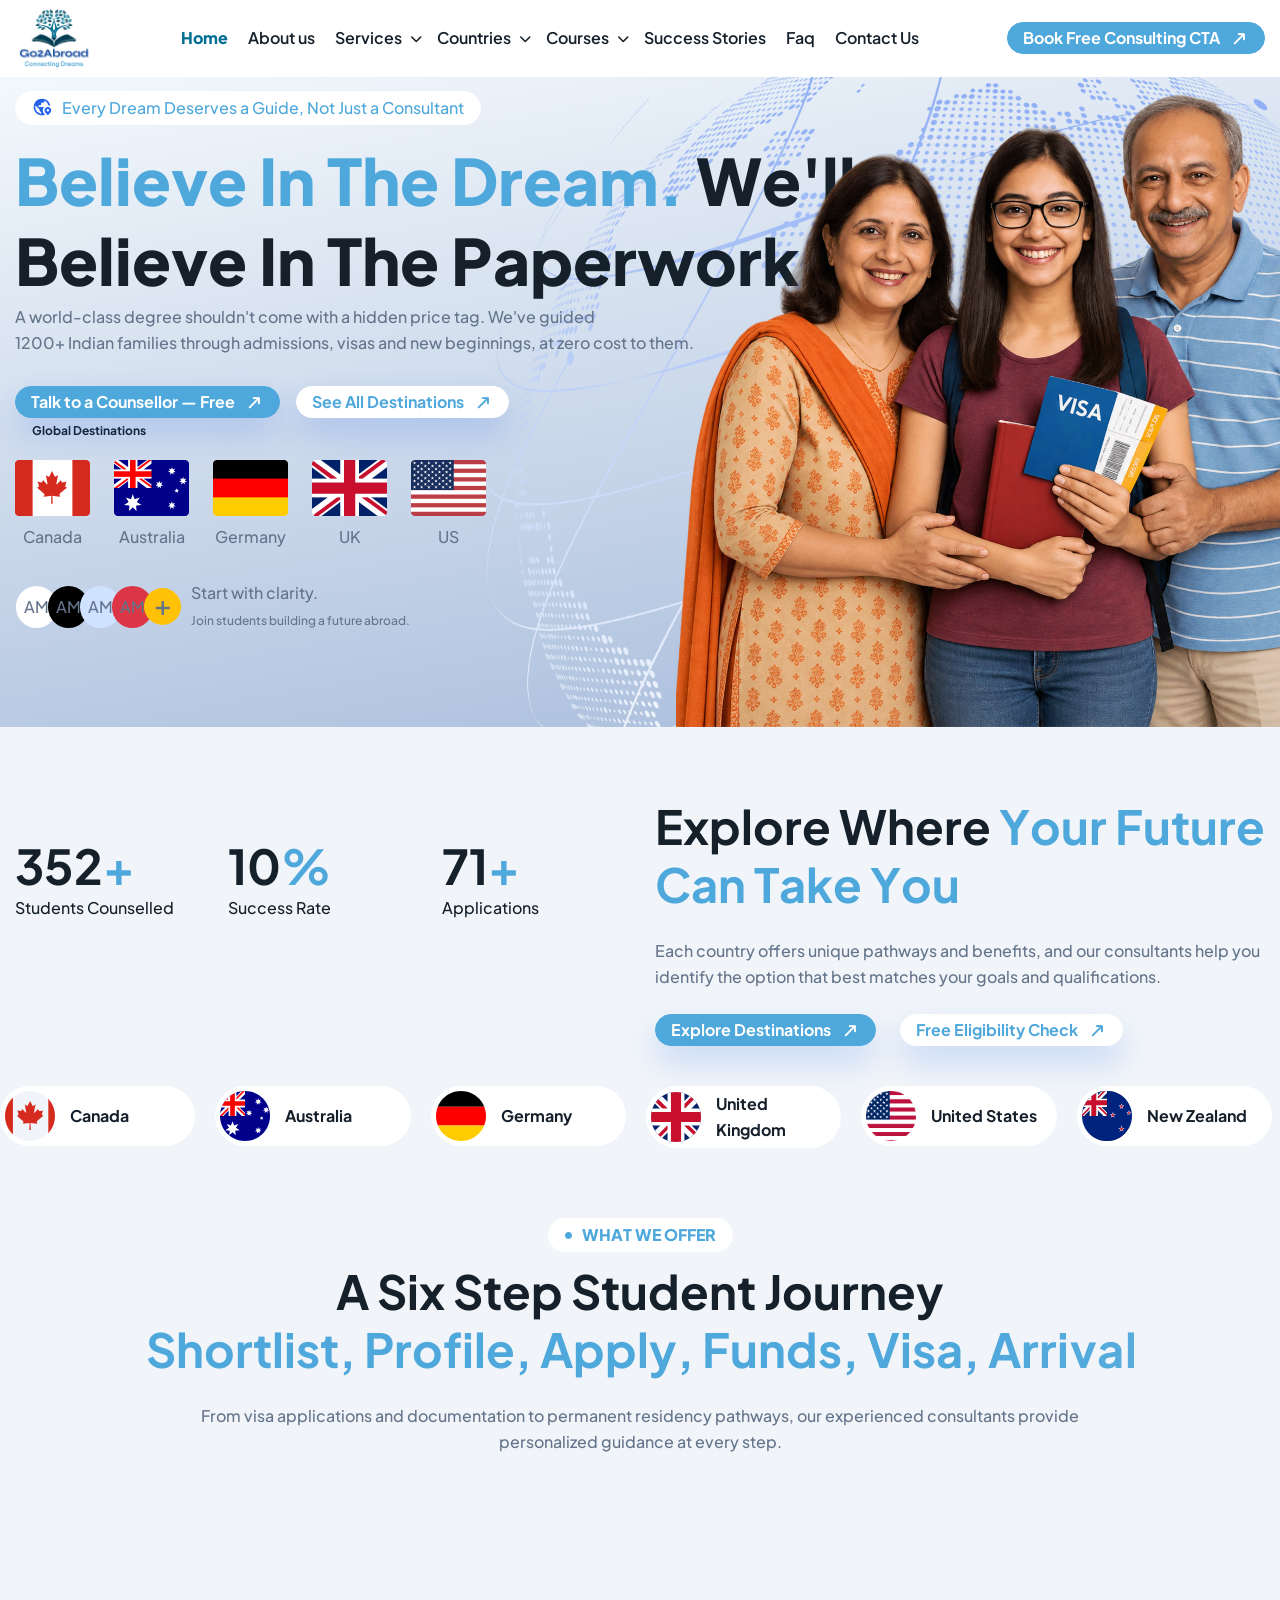
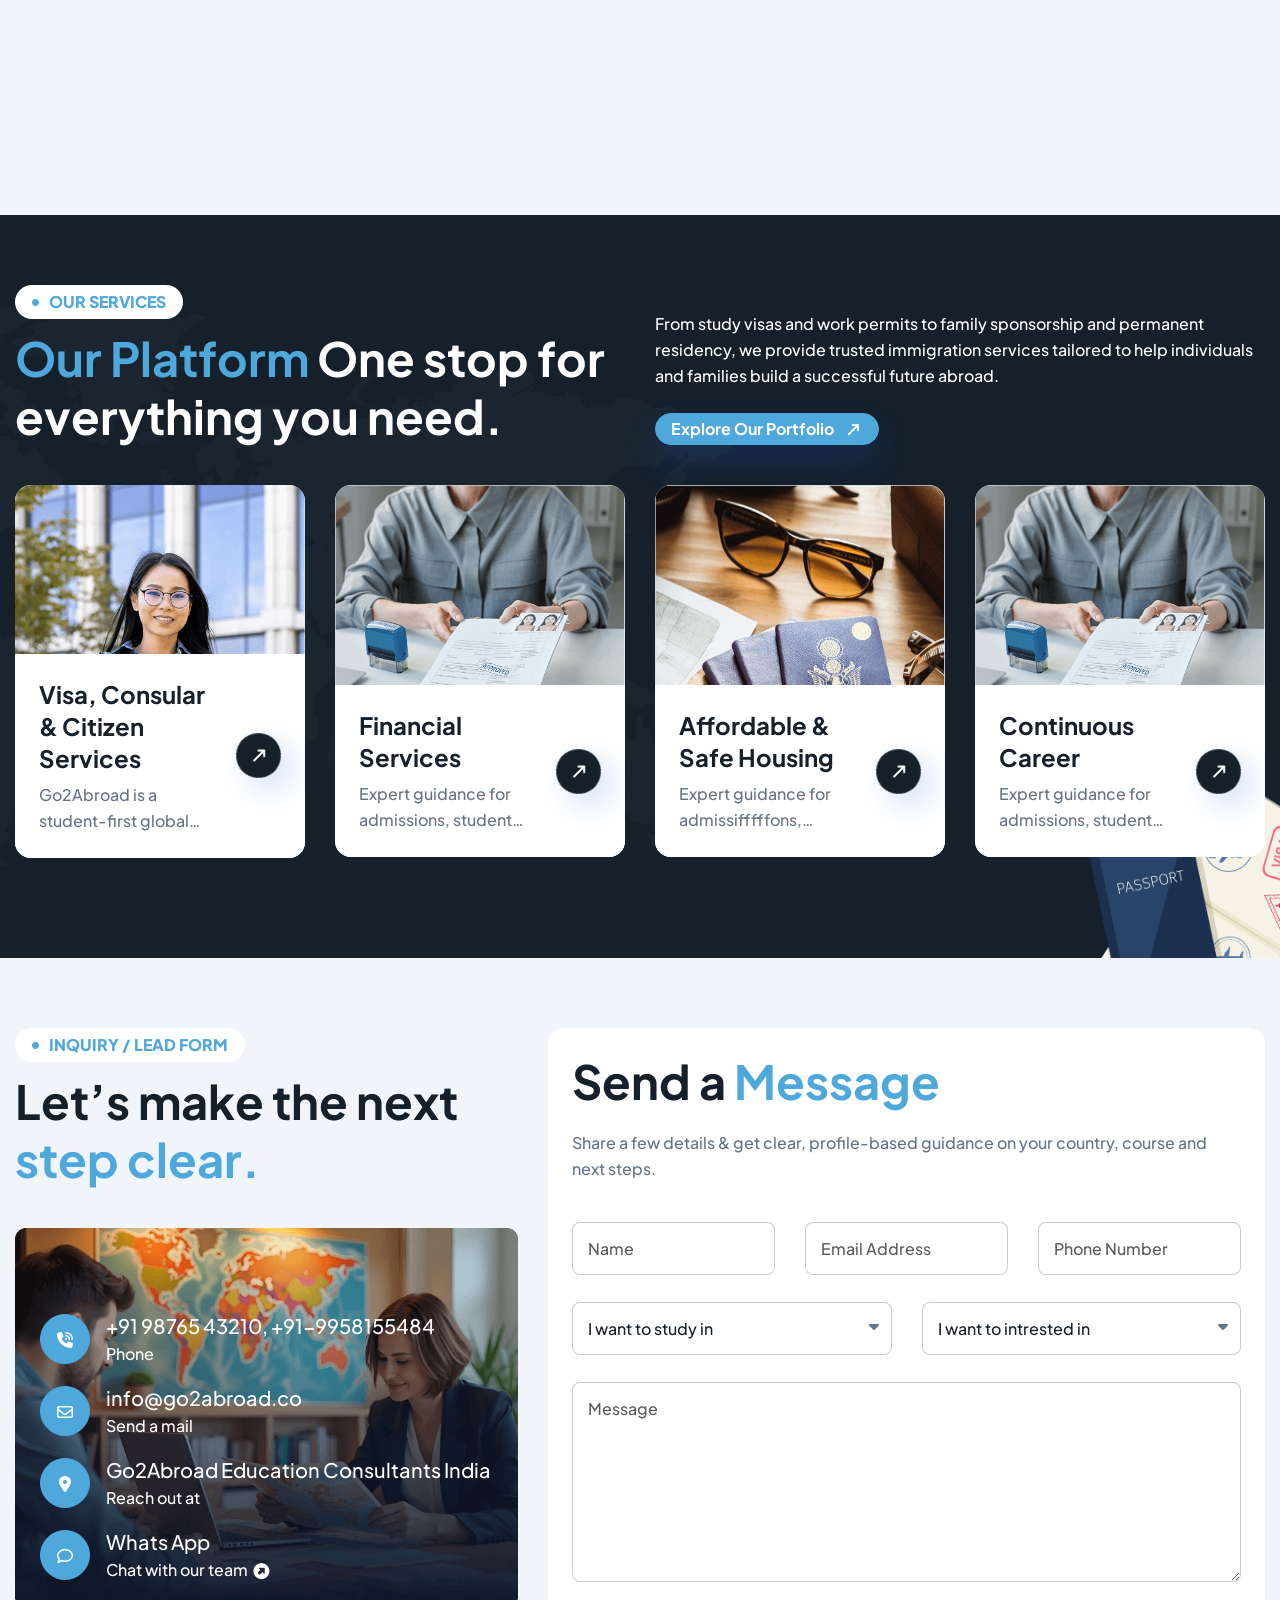
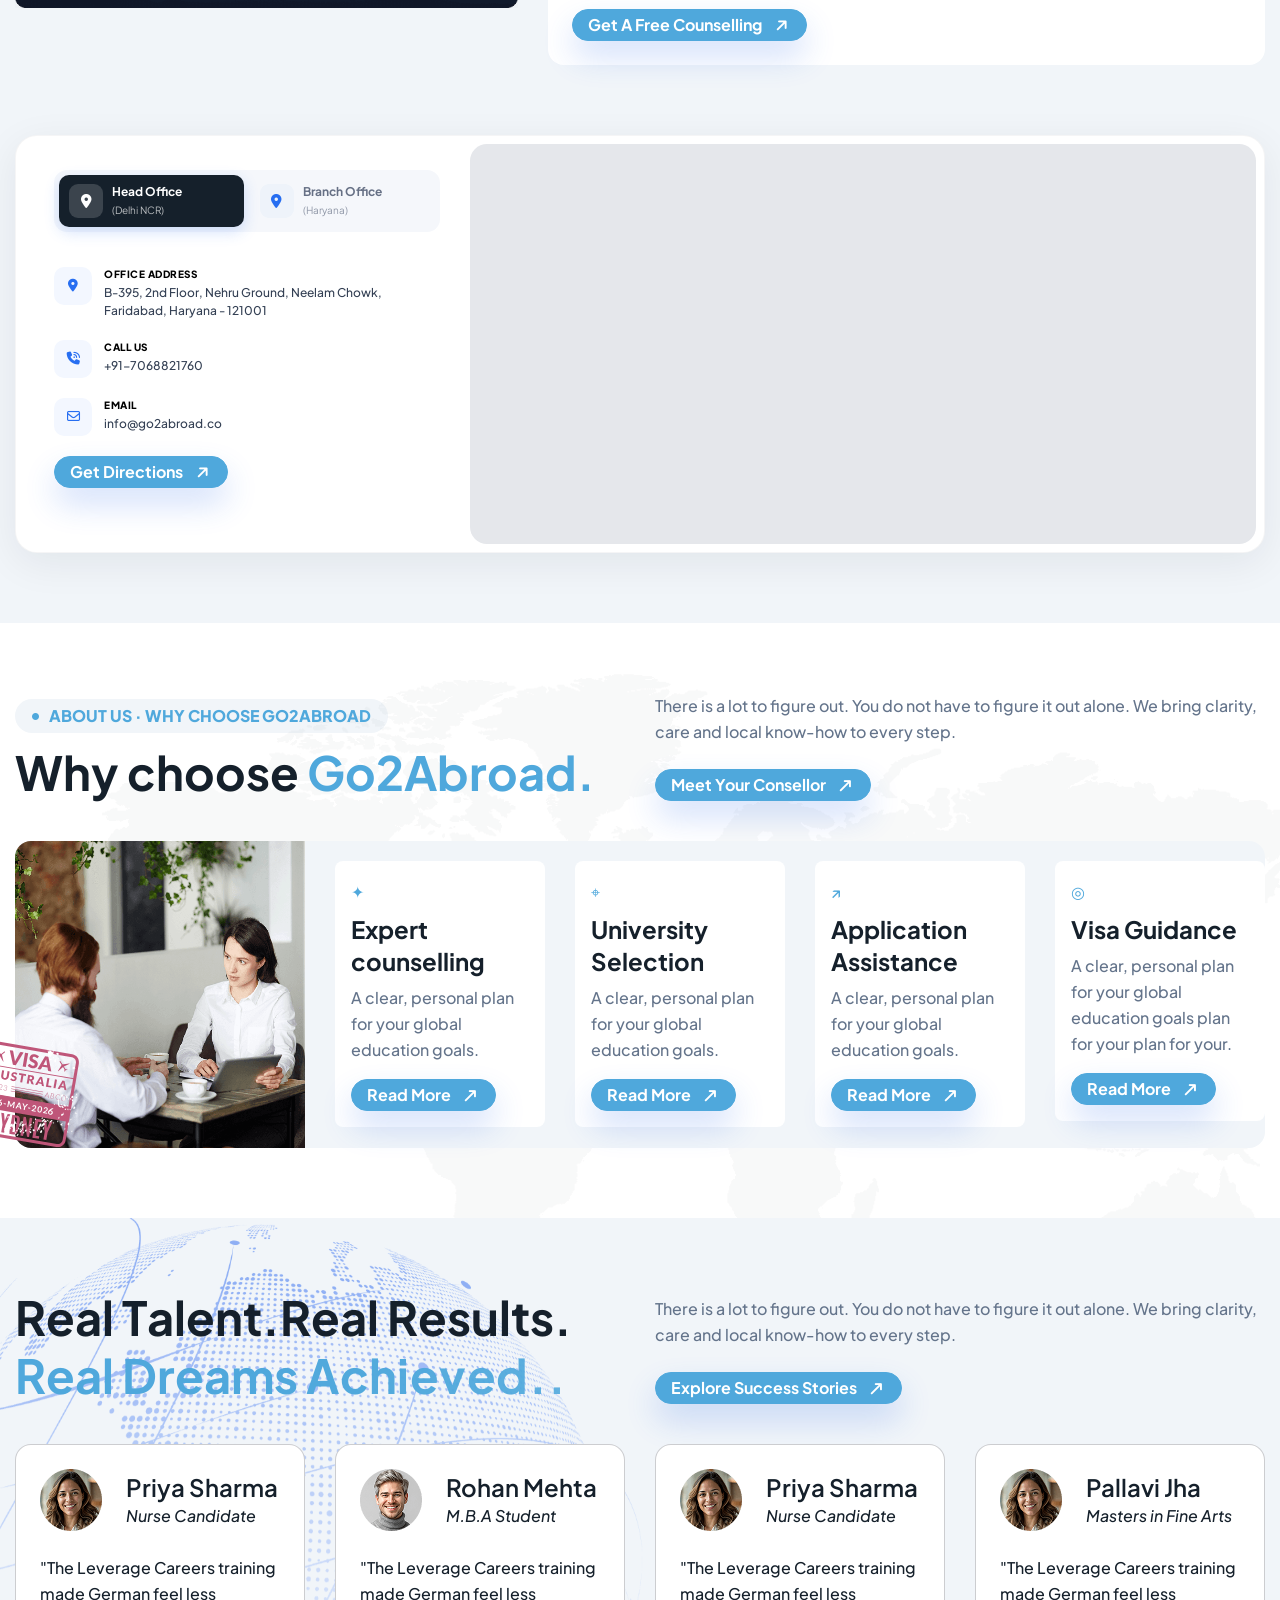
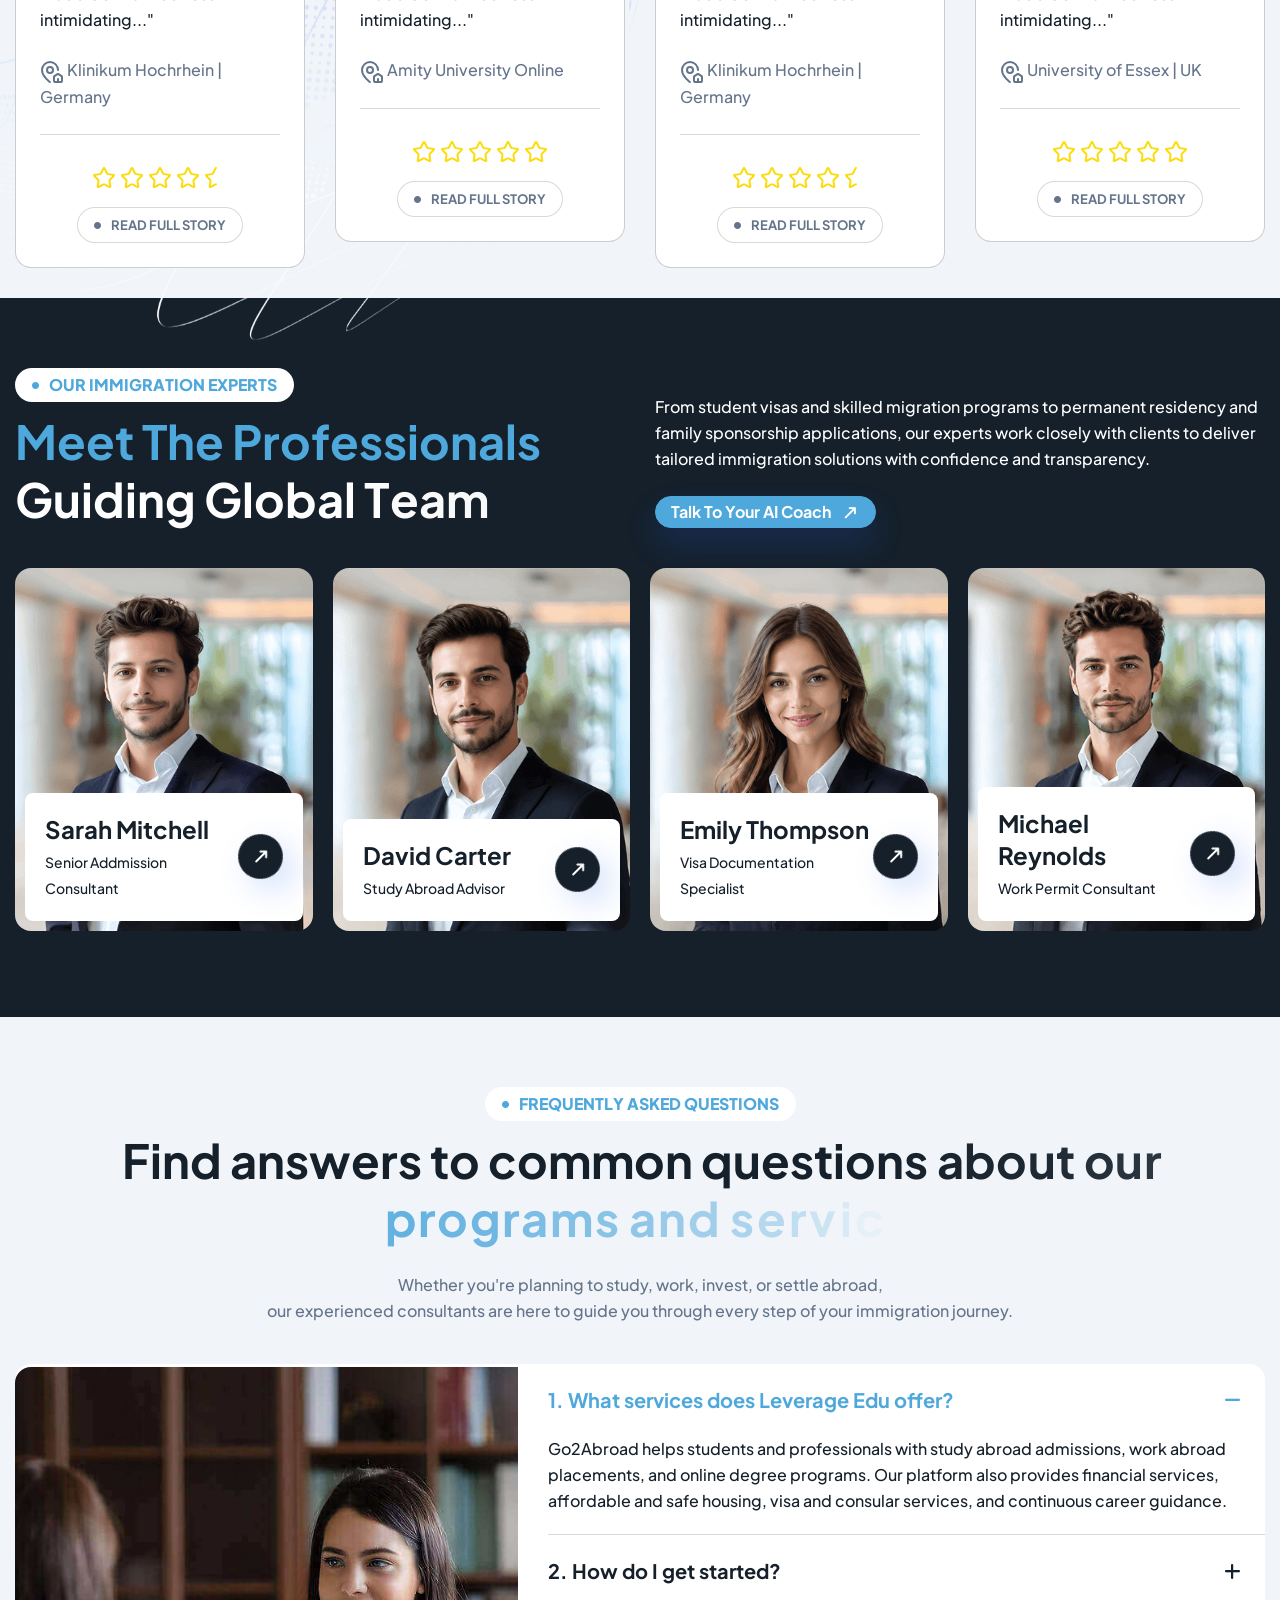
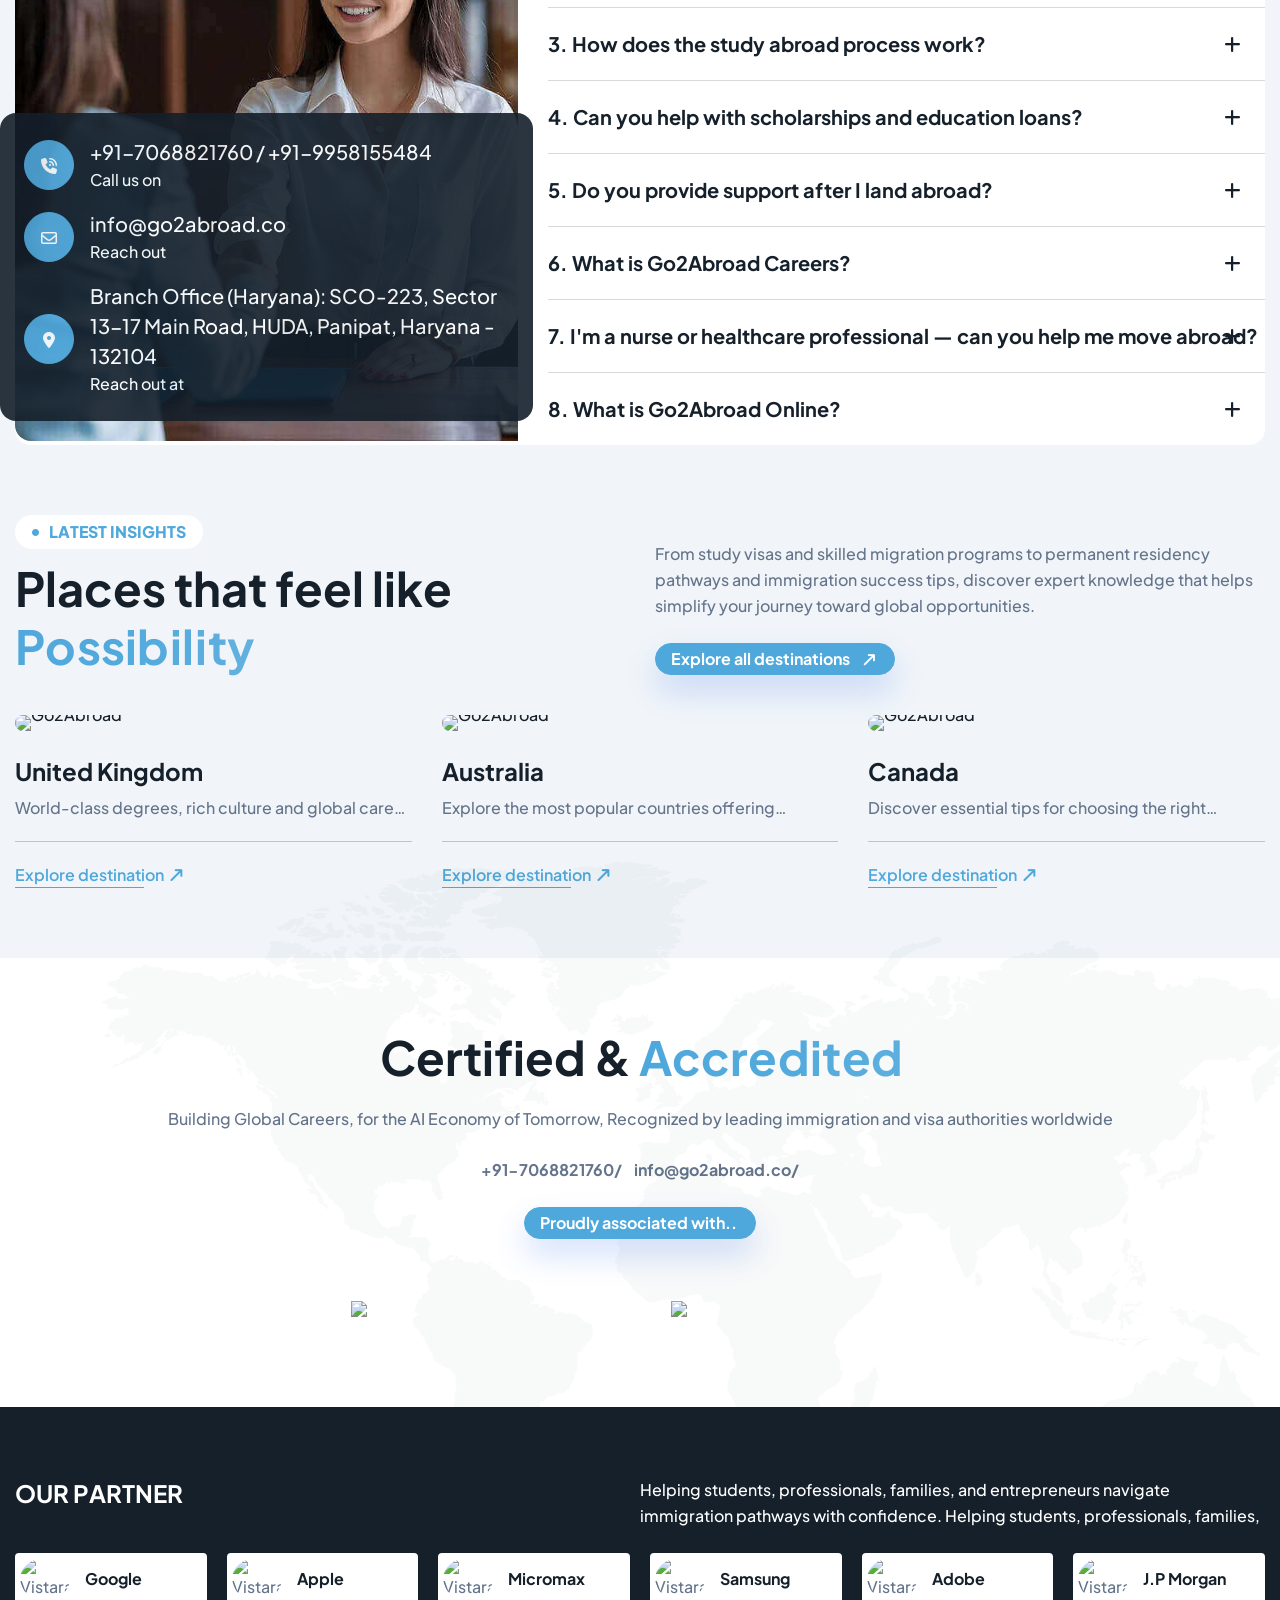
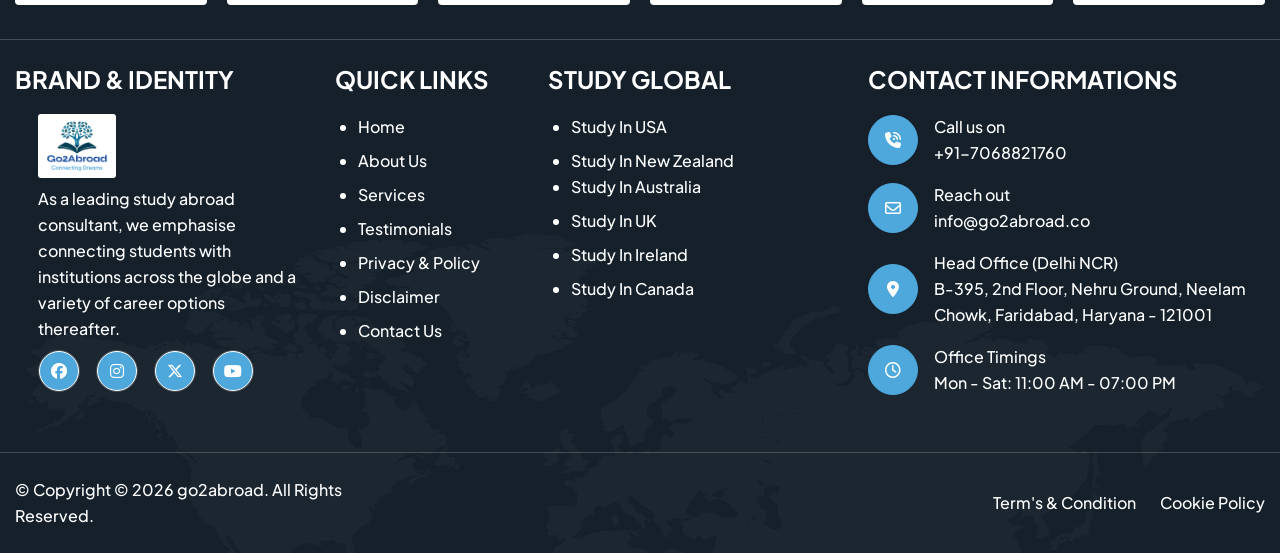
==== index.html @ 7faddd30 "Add files via upload" ====
<!DOCTYPE html>
<html lang="zxx">
 
<head>
      <!-- Meta -->
      <meta charset="utf-8">
      <meta http-equiv="X-UA-Compatible" content="IE=edge">
      <meta name="viewport" content="width=device-width, initial-scale=1.0">
      <meta name="description" content="">
      <meta name="keywords" content="">
      <meta name="robots" content="max-image-preview:large">
      <!-- Page Title -->
      <title>GO2ABROAD</title>
      <!-- Favicon Icon -->
 
      <!-- Bootstrap Css Link -->
      <link href="css/bootstrap.min.css" rel="stylesheet" media="screen">
      <!-- Swiper Css -->
      <link rel="stylesheet" href="css/swiper-bundle.min.css">
      <!-- Mouse Cursor Css File -->
      <link rel="stylesheet" href="css/mousecursor.css">
      <!-- Magnific Popup Css File -->
      <link rel="stylesheet" href="css/magnific-popup.css">
      <!-- Font Awesome Icon Css-->
      <link href="css/all.min.css" rel="stylesheet" media="screen">
      <!-- SlickNav Css -->
      <link href="css/slicknav.min.css" rel="stylesheet">
      <!-- Animation On Scroll Css File -->
      <link href="css/aos.css" rel="stylesheet">
      <!-- Google Fonts Link-->
      <link rel="preconnect" href="https://fonts.googleapis.com/">
      <link rel="preconnect" href="https://fonts.gstatic.com/" crossorigin>
	  <link rel="stylesheet" href="https://cdnjs.cloudflare.com/ajax/libs/font-awesome/6.5.1/css/all.min.css" />
      <!-- Plus Jakarta Sans Fonts Link -->
      <link href="https://fonts.googleapis.com/css2?family=Plus+Jakarta+Sans:ital,wght@0,200..800;1,200..800&amp;display=swap" rel="stylesheet">
      <!-- Main Custom Css -->
      <link href="css/custom.css" rel="stylesheet" media="screen">
   </head>
   <body>
 
 
      <!-- Header New Start -->
      <header id="sisf-page-header" class="sisf-main-header sisf-standerd-header">
         
         <div id="sisf-page-header-inner" class="sisf-skin--dark position-relative d-flex align-items-center">
            <div class="container">
               <!-- Logo Start -->
               <a class="navbar-brand sisf-header-logo-link mobile-block" href="">
               <img src="images/logo.svg" alt="Logo" style="width: 78px;">
               </a>
               <!-- Logo End -->
               <div class="sisf-centered-header-wrapper sisf--header d-flex justify-content-between align-items-center">
                  <!-- Logo Start -->
                  <a class="navbar-brand sisf-header-logo-link" href="">
                  <img src="images/logo.svg" alt="Logo" style="width: 78px;">
                  </a>
                  <!-- Logo End -->
                  <nav class="navbar navbar-expand-lg">
                     <!-- Main Menu Start -->
                     <div class="collapse navbar-collapse sis-main-menu">
                        <div class="nav-menu-wrapper">
                           <ul class="navbar-nav" id="menu">
                              <li class="nav-item submenu">
                                 <a class="nav-link" href="#"><b style="color:#006E93;">Home</b></a>
                               
                              </li>
                              <li class="nav-item"><a class="nav-link" href="about-us.html">About us</a></li>
                              <li class="nav-item">   <a class="nav-link" href="#"> Services <i class="fas fa-chevron-down custom-toggle-icon ps-2"></i></a>
                                 <ul class="sub-menu">
                                    <li class="nav-item"><a class="nav-link" href="">Counselling </a></li>
                                    <li class="nav-item"><a class="nav-link" href="">Portfolio & Profile Building</a></li>
                                    <li class="nav-item"><a class="nav-link" href="">University Shortlisting</a></li>
                                    <li class="nav-item"><a class="nav-link" href="">Scholarship Guidance</a></li>
                                    <li class="nav-item"><a class="nav-link" href="">SOP Writing</a></li>
									 <li class="nav-item"><a class="nav-link" href=""> Visa Assistance</a></li>
									  <li class="nav-item"><a class="nav-link" href=""> Alumni Meets</a></li>
									   <li class="nav-item"><a class="nav-link" href=""> Post-Arrival Support</a></li>
									    <li class="nav-item"><a class="nav-link" href=""> Interview Preparation </a></li>
										 <li class="nav-item"><a class="nav-link" href="">Education Loan Assistance </a></li>
										  <li class="nav-item"><a class="nav-link" href=""> Accommodation Assistance</a></li>
										   <li class="nav-item"><a class="nav-link" href="">Forex Services </a></li>
										    <li class="nav-item"><a class="nav-link" href="">24×7 Helpline Services </a></li>
											 <li class="nav-item"><a class="nav-link" href=""> English Proficiency Test Preparation</a></li>
											 
                                 </ul>
							  </li>
                              <li class="nav-item"><a class="nav-link" href="#">Countries <i class="fas fa-chevron-down custom-toggle-icon ps-2"></i> </a>
							  
							    <ul class="sub-menu">
                                    <li class="nav-item"><a class="nav-link" href="">United States of America (USA) </a></li>
                                    <li class="nav-item"><a class="nav-link" href="">United Kingdom (UK)</a></li>
                                    <li class="nav-item"><a class="nav-link" href="">Canada</a></li>
                                    <li class="nav-item"><a class="nav-link" href="">Australia</a></li>
                                    <li class="nav-item"><a class="nav-link" href="">New Zealand</a></li>
									 <li class="nav-item"><a class="nav-link" href=""> Germany</a></li>
									  <li class="nav-item"><a class="nav-link" href=""> Russia</a></li>
									   <li class="nav-item"><a class="nav-link" href=""> France</a></li>
									    <li class="nav-item"><a class="nav-link" href=""> Italy </a></li>
										 <li class="nav-item"><a class="nav-link" href="">View all countries <i class="fas fa-chevron-down custom-toggle-icon ps-2" style="float: right;"></i> </a>
										 
										  <ul class="sub-menu">
                                    <li class="nav-item"><a class="nav-link" href="">Singapore </a></li>
                                    <li class="nav-item"><a class="nav-link" href="">Sweden</a></li>
                                    <li class="nav-item"><a class="nav-link" href="">Netherlands</a></li>
                                    <li class="nav-item"><a class="nav-link" href="">Austria</a></li>
                                    <li class="nav-item"><a class="nav-link" href="">Denmark</a></li>
									 <li class="nav-item"><a class="nav-link" href=""> Finland</a></li>
									  <li class="nav-item"><a class="nav-link" href=""> Malaysia</a></li>
									   <li class="nav-item"><a class="nav-link" href=""> Mauritius</a></li>
									    <li class="nav-item"><a class="nav-link" href=""> China </a></li>
										 <li class="nav-item"><a class="nav-link" href="">Vietnam </a></li>
										  <li class="nav-item"><a class="nav-link" href="">Japan </a></li>
										   <li class="nav-item"><a class="nav-link" href="">Malta </a></li>
										    <li class="nav-item"><a class="nav-link" href="">Georgia </a></li>
										  
											 
                                 </ul>
										 </li>
										  
											 
                                 </ul>
							  </li>
                              <li class="nav-item">
                                 <a class="nav-link" href="#">Courses<i class="fas fa-chevron-down custom-toggle-icon ps-2"></i></a>
                                <ul class="sub-menu">
                                    <li class="nav-item"><a class="nav-link" href="">Courses list and hierarchy </a></li>
                             
										  
											 
                                 </ul>
                              </li>
                              <li class="nav-item submenu">
                                 <a class="nav-link" href="#">Success Stories </a>
                                
                              </li>
							    <li class="nav-item submenu"><a class="nav-link" href="#">Faq</a></li>
                              <li class="nav-item submenu"><a class="nav-link" href="contact.html">Contact Us</a></li>
                           </ul>
                        </div>
                     </div>
                     <!-- Main Menu End -->
                  </nav>
                  <div class="sisf-widget-holder sisf--two d-flex align-items-center">
                     <div class="header-btn">
                        <a href="#" class="sis-btn-default shadow-none">Book Free Consulting CTA<i class="fa-solid fa-arrow-right-long"></i></a>
                     </div>
                  </div>
               </div>
               <div class="navbar-toggle"></div>
               <div class="responsive-menu"></div>
            </div>
         </div>
      </header>
      <!-- Header New End -->
      <!-- Hero Section Start -->
      <div class="sis-hero hero-slider home-page">
         <div class="hero-slider-layout position-relative">
            <div class="hero-swiper">
               <div class="hero-slide pb-0">
                  <div class="sisf-sis-bottom-right-image" data-aos="zoom-in-left" data-aos-delay="300">
                     <figure>
                        <img src="images/hero-bg.png" alt="Vistara">
                     </figure>
                  </div>
                  <!-- Content Start -->
                  <div class="container">
                     <div class="row align-items-start">
                        <div class="col-xl-9 col-lg-6">
                           <!-- Hero Content Start -->
                           <div class="hero-content text-start">
                              <!-- Hero Title Start -->
                              <div class="sis-section-title mb-0">
                                 <span class="sisf-subtitle sisf-e-colored sis-text-anime-style-3"> Every Dream Deserves a Guide, Not Just a Consultant</span>
                                 <h1 class="sis-text-anime-style-3 mb-1"><span class="sisf-e-colored">Believe In The Dream.</span> We'll  <br> Believe In The Paperwork</h1>
                                 <div class="sisf-m-text" data-aos="fade-up" data-aos-delay="100">
                                    <p class="text-start">A world-class degree shouldn't come with a hidden price tag. We've guided 

 <br>1200+ Indian families through admissions, visas and new beginnings, at zero cost to them.</p>
                                 </div>
                                 <div class="button-group d-flex align-items-center flex-wrap gap-3">
                                    <div class="sisf-m-button" data-aos="fade-up" data-aos-delay="100">
                                       <a href="#" class="sis-btn-default">Talk to a Counsellor — Free<i class="fa-solid fa-arrow-right-long"></i></a>
                                    </div>
                                    <div class="sisf-m-button" data-aos="fade-up" data-aos-delay="300">
                                       <a href="#" class="sis-btn-default btn-light">See All Destinations<i class="fa-solid fa-arrow-right-long"></i></a>
                                    </div>
                                 </div>
                              </div>
                              <!-- Hero Title End -->
                           </div>
                           <!-- Hero Content End -->
                           <div class="sisf-content-center">
                              <div class="sisf-e-tile">
                                 <p class="sisf-primary-text mb-3" style="font-size: 12px;margin-left: 17px;">Global Destinations</p>
                              </div>
                              <div class="sisf-countries-list-top d-flex align-items-center gap-4 flex-wrap">
                                 <!-- Item Start -->
                                 <div class="sisf-country-item text-center" data-aos="fade-up" data-aos-delay="100">
                                    <div class="sisf-country-image mb-2">
                                       <figure>
                                          <img src="images/country-1.png" alt="Vistara">
                                       </figure>
                                    </div>
                                    <div class="sisf-country-content">
                                       <span class="sisf-country-name">Canada</span>
                                    </div>
                                 </div>
                                 <!-- Item Start -->
                                 <!-- Item Start -->
                                 <div class="sisf-country-item text-center" data-aos="fade-up" data-aos-delay="300">
                                    <div class="sisf-country-image mb-2">
                                       <figure>
                                          <img src="images/country-2.png" alt="Vistara">
                                       </figure>
                                    </div>
                                    <div class="sisf-country-content">
                                       <span class="sisf-country-name">Australia</span>
                                    </div>
                                 </div>
                                 <!-- Item Start -->
                                 <!-- Item Start -->
                                 <div class="sisf-country-item text-center" data-aos="fade-up" data-aos-delay="500">
                                    <div class="sisf-country-image mb-2">
                                       <figure>
                                          <img src="images/country-3.png" alt="Vistara">
                                       </figure>
                                    </div>
                                    <div class="sisf-country-content">
                                       <span class="sisf-country-name">Germany</span>
                                    </div>
                                 </div>
                                 <!-- Item Start -->
                                 <!-- Item Start -->
                                 <div class="sisf-country-item text-center" data-aos="fade-up" data-aos-delay="700">
                                    <div class="sisf-country-image mb-2">
                                       <figure>
                                          <img src="images/country-4.png" alt="Vistara">
                                       </figure>
                                    </div>
                                    <div class="sisf-country-content">
                                       <span class="sisf-country-name">UK</span>
                                    </div>
                                 </div>
                                 <!-- Item Start -->
                                 <!-- Item Start -->
                                 <div class="sisf-country-item text-center" data-aos="fade-up" data-aos-delay="900">
                                    <div class="sisf-country-image mb-2">
                                       <figure>
                                          <img src="images/country-5.png" alt="Vistara">
                                       </figure>
                                    </div>
                                    <div class="sisf-country-content">
                                       <span class="sisf-country-name">US</span>
                                    </div>
                                 </div>
                                 <!-- Item Start -->
                              </div>
                           </div>
                           <div class="sisf-content-bottom-side">
                            
							<ul class="list-unstyled d-flex align-items-center justify-content-start gap-0 p-0 m-0 chatUser" style="margin-left:10px !important;">
                                    <li class="mb-0 p-0 rounded-5 bg-white p-2"><a href="#"><i class=""></i></a>AM</li>
                                    <li class="mb-0 p-0 rounded-5 bg-black p-2"><a href="#"><i class=""></i></a>AM</li>
                                    <li class="mb-0 p-0 rounded-5 bg-primary-subtle p-2"><a href="#"><i class=""></i></a>AM</li>
                                    <li class="mb-0 p-0 rounded-5 bg-danger p-2"><a href="#"><i class=""></i></a>AM</li>
									 <li class="mb-0 p-0 rounded-5 bg-warning p-2" style="padding: 5px 10px !important; font-size: 28px;line-height: 21px;"><a href="#" style="    vertical-align: sub;"><i class=""></i></a> + </li>
									 <li style="margin-left:10px;"><a>Start with clarity.</a><br> <label style="font-size:12px;">Join students building a future abroad.</label></li>
                                 </ul>
							
							
							
                           </div>
                        </div>
                        <div class="col-xl-3 col-lg-6">
                           <div class="sisf-hero-content-right position-relative">
                              <div class="sisf-hero-image-right">
                                 <figure class="sisf-reveal">
                                    <img src="images/hero-img-right.png" alt="Vistara">
                                 </figure>
                              </div>
                           </div>
                        </div>
                     </div>
                  </div>
                  <!-- Content End -->
               </div>
            </div>
         </div>
      </div>
      <!-- Hero Section End -->
	  
	    <div class="sis-popular-destination-section sisf-extended-grid--right section">
         <div class="container">
            <div class="row">
               <div class="col-lg-6">
                  <!-- Section Title Start -->
                  <div class="sisf-sis-section-title sis-section-title">
                  
                  </div>
                  <!-- Section Title End -->
                  <div class="row">
                     <div class="col-md-4">
                        <!-- Counter Item Start -->
                        <div class="sis-counter-item" data-aos="fade-up" data-aos-delay="100">
                           <!-- Counter Title Start -->
                           <div class="sis-counter-title">
                              <h2 class="d-flex align-items-center">
                                 <span class="sis-counter">2000</span>
                                 <span class="sisf-digit-label sisf-e-colored">+</span>
                              </h2>
                           </div>
                           <!-- Counter Title End -->                     
                           <!-- Counter Content Start -->
                           <div class="sis-counter-content">
                              <span class="sisf-content">Students Counselled</span>
                           </div>
                           <!-- Counter Content End -->
                        </div>
                        <!-- Counter Item End -->
                     </div>
                     <div class="col-md-4">
                        <!-- Counter Item Start -->
                        <div class="sis-counter-item" data-aos="fade-up" data-aos-delay="300">
                           <!-- Counter Title Start -->
                           <div class="sis-counter-title">
                              <h2 class="d-flex align-items-center">
                                 <span class="sis-counter">60</span>
                                 <span class="sisf-digit-label sisf-e-colored">%</span>
                              </h2>
                           </div>
                           <!-- Counter Title End -->                     
                           <!-- Counter Content Start -->
                           <div class="sis-counter-content">
                              <span class="sisf-content">Success Rate</span>
                           </div>
                           <!-- Counter Content End -->
                        </div>
                        <!-- Counter Item End -->
                     </div>
                     <div class="col-md-4">
                        <!-- Counter Item Start -->
                        <div class="sis-counter-item" data-aos="fade-up" data-aos-delay="500">
                           <!-- Counter Title Start -->
                           <div class="sis-counter-title">
                              <h2 class="d-flex align-items-center">
                                 <span class="sis-counter">400</span>
                                 <span class="sisf-digit-label sisf-e-colored">+</span>
                              </h2>
                           </div>
                           <!-- Counter Title End -->                     
                           <!-- Counter Content Start -->
                           <div class="sis-counter-content">
                              <span class="sisf-content">Applications</span>
                           </div>
                           <!-- Counter Content End -->
                        </div>
                        <!-- Counter Item End -->
                     </div>
                  </div>
               </div>
               <div class="col-lg-6">
                  <!-- Section Title Start -->
                  <div class="sisf-sis-section-title sis-section-title">
                     <h2 class="sisf-m-title sis-text-anime-style-3">Explore Where <span class="sisf-e-colored">Your Future Can Take You</span></h2>
                     <div class="sisf-m-text" data-aos="fade-up" data-aos-delay="100">
                        <p>Each country offers unique pathways and benefits, and our consultants help you identify the option that best matches your goals and qualifications.</p>
                     </div>
                     <div class="button-group d-flex align-items-center flex-wrap gap-4 pt-4">
                        <div class="sisf-m-button" data-aos="fade-up" data-aos-delay="300">
                           <a href="#" class="sis-btn-default">Explore Destinations<i class="fa-solid fa-arrow-right-long"></i></a>
                        </div>
                        <div class="sisf-m-button" data-aos="fade-up" data-aos-delay="500">
                           <a href="#" class="sis-btn-default btn-light">Free Eligibility Check<i class="fa-solid fa-arrow-right-long"></i></a>
                        </div>
                     </div>
                  </div>
                  <!-- Section Title End -->
               </div>
            </div>
         </div>
         <div class="container pe-2">
            <div class="sisf-comman-swiper--slider sisf-page-location-list" data-aos="fade-up" data-aos-delay="700">
               <div class="swiper">
                  <div class="swiper-wrapper">
                     <div class="swiper-slide">
                        <div class="sisf-page-location-ist-item mb-0">
                           <div class="sis-e-inner bg-white rounded-pill">
                              <div class="sis-e-icon">
                                 <figure>
                                    <img src="images/location1.svg" alt="Vistara">
                                 </figure>
                              </div>
                              <div class="sis-e-content">
                                 <div class="sisf-m-title">
                                    <p>Canada</p>
                                 </div>
                              </div>
                           </div>
                        </div>
                     </div>
                     <div class="swiper-slide">
                        <div class="sisf-page-location-ist-item mb-0">
                           <div class="sis-e-inner bg-white rounded-pill">
                              <div class="sis-e-icon">
                                 <figure>
                                    <img src="images/location2.svg" alt="Vistara">
                                 </figure>
                              </div>
                              <div class="sis-e-content">
                                 <div class="sisf-m-title">
                                    <p>Australia</p>
                                 </div>
                              </div>
                           </div>
                        </div>
                     </div>
                     <div class="swiper-slide">
                        <div class="sisf-page-location-ist-item mb-0">
                           <div class="sis-e-inner bg-white rounded-pill">
                              <div class="sis-e-icon">
                                 <figure>
                                    <img src="images/location3.svg" alt="Vistara">
                                 </figure>
                              </div>
                              <div class="sis-e-content">
                                 <div class="sisf-m-title">
                                    <p>Germany</p>
                                 </div>
                              </div>
                           </div>
                        </div>
                     </div>
                     <div class="swiper-slide">
                        <div class="sisf-page-location-ist-item mb-0">
                           <div class="sis-e-inner bg-white rounded-pill">
                              <div class="sis-e-icon">
                                 <figure>
                                    <img src="images/location5.svg" alt="Vistara">
                                 </figure>
                              </div>
                              <div class="sis-e-content">
                                 <div class="sisf-m-title">
                                    <p>United Kingdom</p>
                                 </div>
                              </div>
                           </div>
                        </div>
                     </div>
                     <div class="swiper-slide">
                        <div class="sisf-page-location-ist-item mb-0">
                           <div class="sis-e-inner bg-white rounded-pill">
                              <div class="sis-e-icon">
                                 <figure>
                                    <img src="images/location4.svg" alt="Vistara">
                                 </figure>
                              </div>
                              <div class="sis-e-content">
                                 <div class="sisf-m-title">
                                    <p>United States</p>
                                 </div>
                              </div>
                           </div>
                        </div>
                     </div>
                     <div class="swiper-slide">
                        <div class="sisf-page-location-ist-item mb-0">
                           <div class="sis-e-inner bg-white rounded-pill">
                              <div class="sis-e-icon">
                                 <figure>
                                    <img src="images/location7.svg" alt="Vistara">
                                 </figure>
                              </div>
                              <div class="sis-e-content">
                                 <div class="sisf-m-title">
                                    <p>New Zealand</p>
                                 </div>
                              </div>
                           </div>
                        </div>
                     </div>
                     <div class="swiper-slide">
                        <div class="sisf-page-location-ist-item mb-0">
                           <div class="sis-e-inner bg-white rounded-pill">
                              <div class="sis-e-icon">
                                 <figure>
                                    <img src="images/location6.svg" alt="Vistara">
                                 </figure>
                              </div>
                              <div class="sis-e-content">
                                 <div class="sisf-m-title">
                                    <p>Europe</p>
                                 </div>
                              </div>
                           </div>
                        </div>
                     </div>
                     <div class="swiper-slide">
                        <div class="sisf-page-location-ist-item mb-0">
                           <div class="sis-e-inner bg-white rounded-pill">
                              <div class="sis-e-icon">
                                 <figure>
                                    <img src="images/location8.svg" alt="Vistara">
                                 </figure>
                              </div>
                              <div class="sis-e-content">
                                 <div class="sisf-m-title">
                                    <p>Ireland</p>
                                 </div>
                              </div>
                           </div>
                        </div>
                     </div>
                  </div>
               </div>
            </div>
         </div>
      </div>
      <!-- About Us Section Start -->
<div class="sis-about-section section pt-0">
   <div class="container">
      <div class="row">
         <div class="col-12">
            <!-- Section Title Start -->
            <div class="sisf-sis-section-title text-center sis-section-title">
               <span class="sisf-m-subtitle sis-text-anime-style-3">WHAT WE OFFER</span>
               <h2 class="sisf-m-title sis-text-anime-style-3">A Six Step Student Journey <br><span class="sisf-e-colored">Shortlist, Profile, Apply, Funds, Visa, Arrival</span></h2>
               <div class="sisf-m-text">
                  <p> From visa applications and documentation to permanent residency pathways, our experienced consultants provide<br> personalized guidance at every step.</p>
               </div>
            </div>
            <!-- Section Title End -->
         </div>
      </div>

<div class="sis-journey-wrap" style="position:relative;height:250px;">
  <svg viewBox="0 0 500 182" preserveAspectRatio="none" style="position:absolute;top:0;left:0;width:100%;height:182px;">
     <path id="sis-journey-path" d="M40,26 C82,26 82,156 124,156 C166,156 166,26 208,26 C250,26 250,156 292,156 C334,156 334,26 376,26 C418,26 418,156 460,156" fill="none" stroke="#15202B" stroke-width="2" stroke-linecap="round" opacity="0.5"/>
  </svg>

  <div class="sis-step-item" style="position:absolute;left:8%;top:0;transform:translateX(-50%);width:100px;text-align:center;transition-delay:0s;">
    <div style="width:52px;height:52px;border-radius:50%;background:#fff;border:1.5px solid #006E93;display:flex;align-items:center;justify-content:center;margin:0 auto;position:relative;z-index:1;">
      <i class="fa-solid fa-list-check" style="font-size:22px;color:#006E93;" aria-hidden="true"></i>
    </div>
    <div style="margin-top:12px;font-size:14px;font-weight:600;color:#14203E;">Shortlist</div>
    <div style="margin-top:3px;font-size:12px;color:#5A6584;line-height:1.4;">Explore &amp; shortlist universities</div>
  </div>

  <div class="sis-step-item" style="position:absolute;left:24.8%;top:130px;transform:translateX(-50%);width:100px;text-align:center;transition-delay:0.12s;">
    <div style="width:52px;height:52px;border-radius:50%;background:#fff;border:1.5px solid #006E93;display:flex;align-items:center;justify-content:center;margin:0 auto;position:relative;z-index:1;">
      <i class="fa-solid fa-user" style="font-size:22px;color:#006E93;" aria-hidden="true"></i>
    </div>
    <div style="margin-top:12px;font-size:14px;font-weight:600;color:#14203E;">Profile</div>
    <div style="margin-top:3px;font-size:12px;color:#5A6584;line-height:1.4;">Create &amp; verify your profile</div>
  </div>

  <div class="sis-step-item" style="position:absolute;left:41.6%;top:0;transform:translateX(-50%);width:100px;text-align:center;transition-delay:0.24s;">
    <div style="width:52px;height:52px;border-radius:50%;background:#fff;border:1.5px solid #006E93;display:flex;align-items:center;justify-content:center;margin:0 auto;position:relative;z-index:1;">
      <i class="fa-solid fa-paper-plane" style="font-size:22px;color:#006E93;" aria-hidden="true"></i>
    </div>
    <div style="margin-top:12px;font-size:14px;font-weight:600;color:#14203E;">Apply</div>
    <div style="margin-top:3px;font-size:12px;color:#5A6584;line-height:1.4;">Submit applications</div>
  </div>

  <div class="sis-step-item" style="position:absolute;left:58.4%;top:130px;transform:translateX(-50%);width:100px;text-align:center;transition-delay:0.36s;">
    <div style="width:52px;height:52px;border-radius:50%;background:#fff;border:1.5px solid #006E93;display:flex;align-items:center;justify-content:center;margin:0 auto;position:relative;z-index:1;">
      <i class="fa-solid fa-wallet" style="font-size:22px;color:#006E93;" aria-hidden="true"></i>
    </div>
    <div style="margin-top:12px;font-size:14px;font-weight:600;color:#14203E;">Funds</div>
    <div style="margin-top:3px;font-size:12px;color:#5A6584;line-height:1.4;">Plan costs &amp; secure funding</div>
  </div>

  <div class="sis-step-item" style="position:absolute;left:75.2%;top:0;transform:translateX(-50%);width:100px;text-align:center;transition-delay:0.48s;">
    <div style="width:52px;height:52px;border-radius:50%;background:#fff;border:1.5px solid #006E93;display:flex;align-items:center;justify-content:center;margin:0 auto;position:relative;z-index:1;">
      <i class="fa-solid fa-stamp" style="font-size:22px;color:#006E93;" aria-hidden="true"></i>
    </div>
    <div style="margin-top:12px;font-size:14px;font-weight:600;color:#14203E;">Visa</div>
    <div style="margin-top:3px;font-size:12px;color:#5A6584;line-height:1.4;">Apply &amp; track progress</div>
  </div>

  <div class="sis-step-item" style="position:absolute;left:92%;top:130px;transform:translateX(-50%);width:100px;text-align:center;transition-delay:0.6s;">
    <div style="width:52px;height:52px;border-radius:50%;background:#006E93;border:1.5px solid #006E93;display:flex;align-items:center;justify-content:center;margin:0 auto;position:relative;z-index:1;">
      <i class="fa-solid fa-plane" style="font-size:22px;color:#fff;" aria-hidden="true"></i>
    </div>
    <div style="margin-top:12px;font-size:14px;font-weight:600;color:#14203E;">Arrival</div>
    <div style="margin-top:3px;font-size:12px;color:#5A6584;line-height:1.4;">Settle in &amp; get started</div>
  </div>
</div>
   </div>
</div>
<!-- About Us Section End -->
	  
	  
      <!-- Services Section Start -->
      <div class="sis-services-section sisf-page-background position-relative section">
         <div class="sisf-sis-top-left-image" data-aos="fade-right" data-aos-delay="400">
            <figure>
               <img src="images/page-image1.png" alt="Vistara">
            </figure>
         </div>
         <div class="sisf-sis-bottom-right-image" data-aos="fade-left" data-aos-delay="400">
            <figure>
               <img src="images/page-image2.png" class="sisf-fade" alt="Vistara">
            </figure>
         </div>
         <div class="container">
            <div class="row align-items-end">
               <div class="col-lg-6">
                  <!-- Section Title Start -->
                  <div class="sisf-sis-section-title sis-section-title">
                     <span class="sisf-m-subtitle sis-text-anime-style-3">OUR SERVICES</span>
                     <h2 class="sisf-m-title text-white sis-text-anime-style-3"><span class="sisf-e-colored">Our Platform</span> One stop for everything you need.</h2>
                  </div>
                  <!-- Section Title End -->
               </div>
               <div class="col-lg-6">
                  <!-- Section Title Start -->
                  <div class="sisf-sis-section-title sis-section-title">
                     <div class="sisf-m-text" data-aos="fade-up" data-aos-delay="100">
                        <p class="text-white mt-0">From study visas and work permits to family sponsorship and permanent residency, we provide trusted immigration services tailored to help individuals and families build a successful future abroad.</p>
                     </div>
                     <div class="sisf-m-button pt-4" data-aos="fade-up" data-aos-delay="500">
                        <a href="#" class="sis-btn-default">Explore Our Portfolio<i class="fa-solid fa-arrow-right-long"></i></a>
                     </div>
                  </div>
                  <!-- Section Title End -->
               </div>
            </div>
            <div class="row">
               <div class="col-lg-3 col-md-6">
                  <div class="sisf-sis-e-service-list" data-aos="fade-up" data-aos-delay="100">
                     <div class="sisf-e-inner bg-white sis-radius position-relative">
                        <div class="sisf-service-image position-relative">
                           <a href="#" class="sisf-sis-page-link">
                              <figure class="sis-image-anime">
                                 <img src="images/service-image-1.png" class="w-100" alt="Vistara">
                              </figure>
                           </a>
                        </div>
                        <!-- Content Start -->
                        <div class="sisf-e-content p-4 d-flex align-items-center justify-content-between gap-3">
                           <div class="sisf-sis-e-title-with-text">
                              <h3 class="sisf-e-title mb-2">
                                 <a href="#">Visa, Consular & Citizen Services</a>
                              </h3>
                              <div class="sisf-m-text">
                                 <p class="mb-0 sisf-page-text-line">Go2Abroad is a student-first global education guidance ecosystem for
								 students and families who want to make better decisions about studying abroad.</p>
                              </div>
                           </div>
                           <div class="sisf-e-service-icon">
                              <a href="#" class="sisf-page-link">
                              <i class="fa-solid fa-arrow-right-long"></i>
                              </a>
                           </div>
                        </div>
                        <!-- Content End -->
                     </div>
                  </div>
               </div>
               <div class="col-lg-3 col-md-6">
                  <div class="sisf-sis-e-service-list" data-aos="fade-up" data-aos-delay="300">
                     <div class="sisf-e-inner bg-white sis-radius position-relative">
                        <div class="sisf-service-image position-relative">
                           <a href="#" class="sisf-sis-page-link">
                              <figure class="sis-image-anime">
                                 <img src="images/service-image-2.png" class="w-100" alt="Vistara">
                              </figure>
                           </a>
                        </div>
                        <!-- Content Start -->
                        <div class="sisf-e-content p-4 d-flex align-items-center justify-content-between gap-3">
                           <div class="sisf-sis-e-title-with-text">
                              <h3 class="sisf-e-title mb-2">
                                 <a href="#">Financial Services</a>
                              </h3>
                              <div class="sisf-m-text">
                                 <p class="mb-0 sisf-page-text-line">Expert guidance for admissions, student
                                 visas, and overseas education edbduc…</p>
                              </div>
                           </div>
                           <div class="sisf-e-service-icon">
                              <a href="#" class="sisf-page-link">
                              <i class="fa-solid fa-arrow-right-long"></i>
                              </a>
                           </div>
                        </div>
                        <!-- Content End -->
                     </div>
                  </div>
               </div>
               <div class="col-lg-3 col-md-6">
                  <div class="sisf-sis-e-service-list" data-aos="fade-up" data-aos-delay="500">
                     <div class="sisf-e-inner bg-white sis-radius position-relative">
                        <div class="sisf-service-image position-relative">
                           <a href="#" class="sisf-sis-page-link">
                              <figure class="sis-image-anime">
                                 <img src="images/service-image-3.png" class="w-100" alt="Vistara">
                              </figure>
                           </a>
                        </div>
                        <!-- Content Start -->
                        <div class="sisf-e-content p-4 d-flex align-items-center justify-content-between gap-3">
                           <div class="sisf-sis-e-title-with-text">
                              <h3 class="sisf-e-title mb-2">
                                 <a href="#">Affordable & Safe Housing</a>
                              </h3>
                              <div class="sisf-m-text">
                                 <p class="mb-0 sisf-page-text-line">Expert guidance for admissifffffons, student
                                visas, and overseas ed Miner section leucation...…</p>
                              </div>
                           </div>
                           <div class="sisf-e-service-icon">
                              <a href="#" class="sisf-page-link">
                              <i class="fa-solid fa-arrow-right-long"></i>
                              </a>
                           </div>
                        </div>
                        <!-- Content End -->
                     </div>
                  </div>
               </div>
			    <div class="col-lg-3 col-md-6">
                  <div class="sisf-sis-e-service-list" data-aos="fade-up" data-aos-delay="300">
                     <div class="sisf-e-inner bg-white sis-radius position-relative">
                        <div class="sisf-service-image position-relative">
                           <a href="#" class="sisf-sis-page-link">
                              <figure class="sis-image-anime">
                                 <img src="images/service-image-2.png" class="w-100" alt="Vistara">
                              </figure>
                           </a>
                        </div>
                        <!-- Content Start -->
                        <div class="sisf-e-content p-4 d-flex align-items-center justify-content-between gap-3">
                           <div class="sisf-sis-e-title-with-text">
                              <h3 class="sisf-e-title mb-2">
                                 <a href="#">Continuous Career</a>
                              </h3>
                              <div class="sisf-m-text">
                                 <p class="mb-0 sisf-page-text-line">Expert guidance for admissions, student
                                visas, and overseas education edbduc…</p>
                              </div>
                           </div>
                           <div class="sisf-e-service-icon">
                              <a href="#" class="sisf-page-link">
                              <i class="fa-solid fa-arrow-right-long"></i>
                              </a>
                           </div>
                        </div>
                        <!-- Content End -->
                     </div>
                  </div>
               </div>
            </div>
          
         </div>
      </div>
      <!-- Services Section End -->
      <!-- What We Offer Section Start -->
     <div class="sis-contact-us-section section">
         <div class="container">
            <div class="row">
               <div class="col-lg-5">
                  <!-- Section Title Start -->
                  <div class="sisf-sis-section-title sis-section-title">
                     <span class="sisf-m-subtitle sis-text-anime-style-3">INQUIRY / LEAD FORM</span>
                     <h2 class="sisf-m-title sis-text-anime-style-3">Let’s make the next  <span class="sisf-e-colored">step clear.</span>  </h2>
                  </div>
                  <!-- Section Title End -->
                  <div class="sisf-contact-left-part position-relative">
                     <div class="sisf-contact-left-image">
                        <figure class="sis-image-anime sis-reveal">
                           <img src="images/contct-img.png" class="w-100" alt="Vistara">
                        </figure>
                     </div>
                     <div class="sisf-contact-left-bottom" data-aos="zoom-in-left" data-aos-delay="500">
                        <div class="sisf-sis-contact-information">
                           <div class="sisf-contact-box mb-3 d-flex align-items-center gap-3">
                              <div class="sisf-icon">
                                 <a href="tel:+18004567890"><i class="fa-solid fa-phone-volume"></i></a>
                              </div>
                              <div class="sisf-sis-e-content">
                                 <a href="tel:+18004567890" class="sis-title text-white d-block">+91 98765 43210,  +91-9958155484</a>
                                 <span class="sis-title text-white d-block">Phone</span>
                              </div>
                           </div>
                           <div class="sisf-contact-box mb-3 d-flex align-items-center gap-3">
                              <div class="sisf-icon">
                                 <a href="mailto:info@go2abroad.co"><i class="fa-regular fa-envelope"></i></a>
                              </div>
                              <div class="sisf-sis-e-content">
                                 <a href="mailto:info@go2abroad.co" class="sis-title text-white d-block">info@go2abroad.co</a>
                                 <span class="sis-title text-white d-block">Send a mail</span>
                              </div>
                           </div>
                           <div class="sisf-contact-box mb-3 d-flex align-items-center gap-3">
                              <div class="sisf-icon">
                                 <a href="#"><i class="fa-solid fa-location-dot"></i></a>
                              </div>
                              <div class="sisf-sis-e-content"> 
                                 <a href="#" class="sis-title text-white d-block">Go2Abroad Education Consultants India</a>
                                 <span class="sis-title text-white d-block">Reach out at</span>
                              </div>
                           </div>
                           <div class="sisf-contact-box mb-0 d-flex align-items-center gap-3">
                              <div class="sisf-icon">
                                 <a href="#"><i class="fa-regular fa-comment"></i></a>
                              </div>
                              <div class="sisf-sis-e-content">
                                 <a href="#" class="sis-title text-white d-block">Whats App</a>
                                 <span class="sis-title text-white d-block">Chat with our team <i class="fa-solid fa-circle-right" style="    transform: rotate(-45deg);"></i> </span>
                              </div>
                           </div>
                        </div>
                     </div>
                  </div>
               </div>
               <div class="col-lg-7">
                  <div class="sis-contect-right bg-white p-4 sis-radius mt-0" data-aos="fade-up" data-aos-delay="100">
                     <!-- Setion Title Start -->
                     <div class="sisf-sis-section-title sis-section-title">
                        <h2 class="sisf-m-title sis-text-anime-style-3">Send a <span class="sisf-e-colored">Message</span></h2>
                        <div class="sisf-m-text">
                           <p class="mt-3">Share a few details & get clear, profile-based guidance on your country, course and next steps.</p>
                        </div>
                     </div>
                     <!-- Setion Title End -->
                     <div class="form-section">
                        <!-- Form Start -->
                        <form id="enquiryForm" class="p-0 m-0" action="#" method="POST" data-toggle="validator">
                           <div class="row">
                              <div class="col-md-4">
                                 <div class="form-group">
                                    <div class="help-block with-errors"></div>
                                    <div class="form-col">
                                       <input type="text" class="form-control bg-white" id="firstName" name="firstName" placeholder="Name" required="">
                                    </div>
                                 </div>
                              </div>
                              <div class="col-md-4">
                                 <div class="form-group">
                                    <div class="help-block with-errors"></div>
                                   <div class="form-col">
                                       <input type="email" class="form-control bg-white" id="email" name="email" placeholder="Email Address" required="">
                                    </div>
                                 </div>
                              </div>
                              <div class="col-md-4">
                                 <div class="form-group">
                                    <div class="help-block with-errors"></div>
                                    <div class="form-col">
                                       <input type="tel" class="form-control bg-white" id="phone" name="phone" placeholder="Phone Number" required="">
                                    </div>
                                 </div>
                              </div>
							    <div class="col-md-6">
                                 <div class="form-group">
                                    <div class="help-block with-errors"></div>
                                    <div class="form-col" style="position: relative;">
									<i class="fa-solid fa-caret-down" style="position: absolute;right: 8px; top: 15px;"></i>
                                     <select class="form-control bg-white">
									  <option>I want to study in</option>
									 </select>
                                    </div>
                                 </div>
                              </div>
							    <div class="col-md-6">
                                 <div class="form-group">
                                    <div class="help-block with-errors"></div>
                                    <div class="form-col" style="position: relative;">
									<i class="fa-solid fa-caret-down" style="position: absolute;right: 8px; top: 15px;"></i>
                                     <select class="form-control bg-white">
									  <option>I want to intrested in</option>
									 </select>
                                    </div>
                                 </div>
                              </div>
                             
                              <div class="col-12">
                                 <div class="form-group">
                                    <div class="help-block with-errors"></div>
                                    <div class="form-col position-relative">
                                       <textarea id="message" class="form-control bg-white" name="message" placeholder="Message" rows="8" required=""></textarea>
                                    </div>
                                 </div>
                              </div>
                           </div>
                           <div class="sisf-m-btn">
                              <button type="submit" class="sis-btn-default">Get A Free Counselling<i class="fa-solid fa-arrow-right"></i></button>
                           </div>
                        </form>
                        <!-- Form End -->
                     </div>
                  </div>
               </div>
            </div>
         </div>
      </div>
	  
	  
	 <!-- =========================================
     GO2ABROAD OFFICE LOCATION SECTION
========================================= -->

<section class="sis-contact-location section pt-0">
    <div class="container">

        <div class="sis-location-card">

            <!-- =====================================
                 LEFT SIDE
            ====================================== -->

            <div class="sis-location-details">

                <!-- OFFICE TABS -->
                <div class="sis-location-tabs">

                    <!-- HEAD OFFICE -->
                    <button
                        class="sis-location-tab active"
                        type="button"
                        data-location="headOffice">

                        <span class="sis-tab-icon">
                            <i class="fa-solid fa-location-dot"></i>
                        </span>

                        <span class="sis-tab-content">
                            <strong>Head Office</strong>
                            <small>(Delhi NCR)</small>
                        </span>

                    </button>


                    <!-- BRANCH OFFICE -->
                    <button
                        class="sis-location-tab"
                        type="button"
                        data-location="branchOffice">

                        <span class="sis-tab-icon">
                            <i class="fa-solid fa-location-dot"></i>
                        </span>

                        <span class="sis-tab-content">
                            <strong>Branch Office</strong>
                            <small>(Haryana)</small>
                        </span>

                    </button>

                </div>


                <!-- =================================
                     OFFICE ADDRESS
                ================================== -->

                <div class="sis-location-info">

                    <div class="sis-info-icon">
                        <i class="fa-solid fa-location-dot"></i>
                    </div>

                    <div class="sis-info-content">

                        <span class="text-black">
                            <b>Office Address</b>
                        </span>

                        <p id="officeAddress">
                            B-395, 2nd Floor, Nehru Ground,
                            Neelam Chowk, Faridabad,
                            Haryana - 121001
                        </p>

                    </div>

                </div>


                <!-- =================================
                     PHONE
                ================================== -->

                <div class="sis-location-info">

                    <div class="sis-info-icon">
                        <i class="fa-solid fa-phone-volume"></i>
                    </div>

                    <div class="sis-info-content">

                        <span class="text-black">
                            <b>Call Us</b>
                        </span>

                        <p id="officePhone">
                            +91-7068821760
                        </p>

                    </div>

                </div>


                <!-- =================================
                     EMAIL
                ================================== -->

                <div class="sis-location-info">

                    <div class="sis-info-icon">
                        <i class="fa-regular fa-envelope"></i>
                    </div>

                    <div class="sis-info-content">

                        <span class="text-black">
                            <b>Email</b>
                        </span>

                        <p id="officeEmail">
                            info@go2abroad.co
                        </p>

                    </div>

                </div>


                <!-- =================================
                     GET DIRECTIONS
                ================================== -->

                <div class="sisf-m-btn" style="max-width: max-content;">

                    <a
                        href="https://www.google.com/maps/search/?api=1&query=B-395%2C+2nd+Floor%2C+Nehru+Ground%2C+Neelam+Chowk%2C+Faridabad%2C+Haryana+121001"
                        target="_blank"
                        rel="noopener noreferrer"
                        class="sis-btn-default"
                        id="directionBtn">

                        <span>Get Directions</span>

                        <i class="fa-solid fa-arrow-right"></i>

                    </a>

                </div>

            </div>


            <!-- =====================================
                 RIGHT SIDE - GOOGLE MAP
            ====================================== -->

            <div class="sis-location-map">

                <iframe
                    id="officeMap"
                    src="https://www.google.com/maps?q=B-395%2C%202nd%20Floor%2C%20Nehru%20Ground%2C%20Neelam%20Chowk%2C%20Faridabad%2C%20Haryana%20121001&output=embed"
                    width="600"
                    height="100%"
                    style="border:0;"
                    allowfullscreen=""
                    loading="lazy"
                    referrerpolicy="strict-origin-when-cross-origin">
                </iframe>

            </div>

        </div>

    </div>
</section>
	 
	   
      <!-- How It Works Section Start -->
      <div class="sis-how-it-work-section position-relative bg-white section">
         <div class="sisf-sis-bottom-right-image" data-aos="fade-left" data-aos-delay="400">
            <figure>
               <img src="images/cloud-light.png" alt="Vistara">
            </figure>
         </div>
         <div class="container">
            <div class="row align-items-end">
               <div class="col-lg-6">
                  <!-- Section Title Start -->
                  <div class="sisf-sis-section-title sis-section-title">
                     <span class="sisf-m-subtitle sis-comman-bg sis-text-anime-style-3">ABOUT US · WHY CHOOSE GO2ABROAD</span>
                     <h2 class="sisf-m-title sis-text-anime-style-3">Why choose <span class="sisf-e-colored">Go2Abroad.</span></h2>
                  </div>
                  <!-- Section Title End -->
               </div>
               <div class="col-lg-6">
                  <!-- Section Title Start -->
                  <div class="sisf-sis-section-title sis-section-title">
                     <div class="sisf-m-text" data-aos="fade-up" data-aos-delay="100">
                        <p class="mt-0">There is a lot to figure out. You do not have to figure it out alone. We bring clarity, care and local know-how to every step.</p>
                     </div>
                     <div class="sisf-m-button pt-4" data-aos="fade-up" data-aos-delay="300">
                        <a href="#" class="sis-btn-default">Meet Your Consellor<i class="fa-solid fa-arrow-right-long"></i></a>
                     </div>
                  </div>
                  <!-- Section Title End -->
               </div>
            </div>
            <div class="sisf-works-content-center sis-comman-bg sis-radius">
               <div class="row align-items-center">
                  <div class="col-lg-3 position-relative">
                     <div class="sisf-works-bottom-image" data-aos="zoom-in" data-aos-delay="500">
                        <div class="sisf-animated-top sisf-swing">
                           <figure>
                              <img src="images/about-visa-image.svg" alt="Vistara">
                           </figure>
                        </div>
                     </div>
                     <div class="sis-e-works-image">
                        <figure class="sis-image-anime sis-reveal">
                           <img src="images/how-works-img.png" class="w-100" alt="Vistara">
                        </figure>
                     </div>
                  </div>
                  <div class="col-lg-9">
                     <div class="row">
					   <div class="col-lg-3">
					     <div class="sisf-blog-item mb-0 bg-white p-3 rounded-3">
                           <div class="sisf-e-inner position-relative">
                             
                              <div class="sisf-e-content p-0">
                                 <div class="sisf-e-info mb-2 mt-0 sisf-info--top-holder">
                                    <div class="post-meta-list-after">
                                       <a href="blogs.html" class="post-cat">✦</a>
                                    </div>
                                 </div>
                                 <div class="sisf-e-content-inner">
                                    <div class="sisf-e-text">
                                       <h2 class="sisf-e-title sis-comman-title mb-2">
                                          <a class="sisf-e-title-link" href="blog-single.html">Expert counselling</a>
                                       </h2>
                                       <p class="sisf-e-excerpt mb-3">A clear, personal plan for your global education goals.</p>
                                    </div>
                                    <div class="sisf-m-button">
                                       <a href="blog-single.html" class="sis-btn-default">Read More <i class="fa-solid fa-arrow-right-long"></i></a>
                                    </div>
                                 </div>
                              </div>
                           </div>
                        </div>
					   </div>
					    <div class="col-lg-3">
					     <div class="sisf-blog-item mb-0 bg-white p-3 rounded-3">
                           <div class="sisf-e-inner position-relative">
                             
                              <div class="sisf-e-content p-0">
                                 <div class="sisf-e-info mb-2 mt-0 sisf-info--top-holder">
                                    <div class="post-meta-list-after">
                                       <a href="blogs.html" class="post-cat">⌖</a>
                                    </div>
                                 </div>
                                 <div class="sisf-e-content-inner">
                                    <div class="sisf-e-text">
                                       <h2 class="sisf-e-title sis-comman-title mb-2">
                                          <a class="sisf-e-title-link" href="blog-single.html">University Selection</a>
                                       </h2>
                                       <p class="sisf-e-excerpt mb-3">A clear, personal plan for your global education goals.</p>
                                    </div>
                                    <div class="sisf-m-button">
                                       <a href="blog-single.html" class="sis-btn-default">Read More <i class="fa-solid fa-arrow-right-long"></i></a>
                                    </div>
                                 </div>
                              </div>
                           </div>
                        </div>
					   </div>
					    <div class="col-lg-3">
					     <div class="sisf-blog-item mb-0 bg-white p-3 rounded-3">
                           <div class="sisf-e-inner position-relative">
                             
                              <div class="sisf-e-content p-0">
                                 <div class="sisf-e-info mb-2 mt-0 sisf-info--top-holder">
                                    <div class="post-meta-list-after">
                                       <a href="blogs.html" class="post-cat">↗</a>
                                    </div>
                                 </div>
                                 <div class="sisf-e-content-inner">
                                    <div class="sisf-e-text">
                                       <h2 class="sisf-e-title sis-comman-title mb-2">
                                          <a class="sisf-e-title-link" href="blog-single.html">Application Assistance</a>
                                       </h2>
                                       <p class="sisf-e-excerpt mb-3">A clear, personal plan for your global education goals.</p>
                                    </div>
                                    <div class="sisf-m-button">
                                       <a href="blog-single.html" class="sis-btn-default">Read More <i class="fa-solid fa-arrow-right-long"></i></a>
                                    </div>
                                 </div>
                              </div>
                           </div>
                        </div>
					   </div>
					    <div class="col-lg-3">
					     <div class="sisf-blog-item mb-0 bg-white p-3 rounded-3">
                           <div class="sisf-e-inner position-relative">
                             
                              <div class="sisf-e-content p-0">
                                 <div class="sisf-e-info mb-2 mt-0 sisf-info--top-holder">
                                    <div class="post-meta-list-after">
                                       <a href="blogs.html" class="post-cat">◎</a>
                                    </div>
                                 </div>
                                 <div class="sisf-e-content-inner">
                                    <div class="sisf-e-text">
                                       <h2 class="sisf-e-title sis-comman-title mb-2">
                                          <a class="sisf-e-title-link" href="blog-single.html">Visa Guidance</a>
                                       </h2>
                                       <p class="sisf-e-excerpt mb-3">A clear, personal plan for your global education goals plan for your plan for your.</p>
                                    </div>
                                    <div class="sisf-m-button">
                                       <a href="blog-single.html" class="sis-btn-default">Read More <i class="fa-solid fa-arrow-right-long"></i></a>
                                    </div>
                                 </div>
                              </div>
                           </div>
                        </div>
					   </div>
					 </div>
                  </div>
               </div>
            </div>
           
         </div>
      </div>
   
      <div class="sis-success-stories-section position-relative pb-0 section">
         <div class="sisf-sis-bottom-left-image" style="top: 0px;">
            <figure>
               <img src="images/globe-bg1.png" style="height: 722px;">
            </figure>
         </div>
            <div class="container">
			
             <div class="row align-items-end">
               <div class="col-lg-6">
                  <!-- Section Title Start -->
                  <div class="sisf-sis-section-title sis-section-title">
               
                     <h2 class="sisf-m-title sis-text-anime-style-3">Real Talent.Real Results.

<span class="sisf-e-colored">Real Dreams Achieved..</span></h2>
                  </div>
                  <!-- Section Title End -->
               </div>
               <div class="col-lg-6">
                  <!-- Section Title Start -->
                  <div class="sisf-sis-section-title sis-section-title">
                     <div class="sisf-m-text" data-aos="fade-up" data-aos-delay="100">
                        <p class="mt-0">There is a lot to figure out. You do not have to figure it out alone. We bring clarity, care and local know-how to every step.</p>
                     </div>
                     <div class="sisf-m-button pt-4" data-aos="fade-up" data-aos-delay="300">
                        <a href="#" class="sis-btn-default">Explore Success Stories<i class="fa-solid fa-arrow-right-long"></i></a>
                     </div>
                  </div>
                  <!-- Section Title End -->
               </div>
            </div>
            <div class="row">
               <div class="col-lg-3 col-md-6">
                  <div class="testimonial-right page" data-aos="fade-up" data-aos-delay="100">
                     <div class="sisf-e-inner bg-white p-4 sis-radius">
                        <div class="sisf-top--content">
                           <div class="sisf-content-inner">
                              <div class="sisf-m-inner d-flex align-items-center gap-4">
                                 <div class="sisf-e-media-image">
                                    <img src="images/profile-img1.png" class="w-100" alt="Go2Abroad">	
                                 </div>
                                 <div class="sisf-e-author">
                                    <span class="sisf-e-author-name sis-comman-title d-block">Priya Sharma</span>
                                    <span class="sisf-e-author-role"><i>Nurse Candidate</i>  </span>
                                 </div>
                              </div>
                              <div class="sisf-e-content-center">
                                 <div class="sisf-e-discription mt-4">
                                    <p>"The Leverage Careers training made German feel less intimidating..."</p>
									<p style="color: #64748B;"><img src="[data-uri]"> Klinikum Hochrhein | Germany</p>
                                 </div>
                              </div>
                              <div class="sisf-case-overview pt-4">
                                 <div class="sisf-e-title mb-3 text-center">
                                    <h3>
									
									<img src="[data-uri]">
									<img src="[data-uri]">
									<img src="[data-uri]">
									<img src="[data-uri]">
									<img src="[data-uri]">
									</h3>
                                 </div>
                                 <div class="sis-m-overview-inner align-items-center flex-wrap gap-2">
                                    <div class="sis-m-overview-item text-center">
                                       <span>READ FULL STORY</span> 
                                    </div>
                                  
                                 </div>
                              </div>
                           </div>
                        </div>
                     </div>
                  </div>
               </div>
                 <div class="col-lg-3 col-md-6">
                  <div class="testimonial-right page" data-aos="fade-up" data-aos-delay="100">
                     <div class="sisf-e-inner bg-white p-4 sis-radius">
                        <div class="sisf-top--content">
                           <div class="sisf-content-inner">
                              <div class="sisf-m-inner d-flex align-items-center gap-4">
                                 <div class="sisf-e-media-image">
                                    <img src="images/profile-img2.png" class="w-100" alt="Go2Abroad">	
                                 </div>
                                 <div class="sisf-e-author">
                                    <span class="sisf-e-author-name sis-comman-title d-block">Rohan Mehta</span>
                                    <span class="sisf-e-author-role"><i>M.B.A Student</i>  </span>
                                 </div>
                              </div>
                              <div class="sisf-e-content-center">
                                 <div class="sisf-e-discription mt-4">
                                    <p>"The Leverage Careers training made German feel less intimidating..."</p>
									<p style="color: #64748B;"><img src="[data-uri]"> Amity University Online</p>
                                 </div>
                              </div>
                              <div class="sisf-case-overview pt-4">
                                 <div class="sisf-e-title mb-3 text-center">
                                    <h3>
									
									<img src="[data-uri]">
									<img src="[data-uri]">
									<img src="[data-uri]">
									<img src="[data-uri]">
	                                <img src="[data-uri]">
	                                 </h3>
                                 </div>
                                 <div class="sis-m-overview-inner align-items-center flex-wrap gap-2">
                                    <div class="sis-m-overview-item text-center">
                                       <span>READ FULL STORY</span> 
                                    </div>
                                  
                                 </div>
                              </div>
                           </div>
                        </div>
                     </div>
                  </div>
               </div>
                <div class="col-lg-3 col-md-6">
                  <div class="testimonial-right page" data-aos="fade-up" data-aos-delay="100">
                     <div class="sisf-e-inner bg-white p-4 sis-radius">
                        <div class="sisf-top--content">
                           <div class="sisf-content-inner">
                              <div class="sisf-m-inner d-flex align-items-center gap-4">
                                 <div class="sisf-e-media-image">
                                    <img src="images/profile-img1.png" class="w-100" alt="Go2Abroad">	
                                 </div>
                                 <div class="sisf-e-author">
                                    <span class="sisf-e-author-name sis-comman-title d-block">Priya Sharma</span>
                                    <span class="sisf-e-author-role"><i>Nurse Candidate</i>  </span>
                                 </div>
                              </div>
                              <div class="sisf-e-content-center">
                                 <div class="sisf-e-discription mt-4">
                                    <p>"The Leverage Careers training made German feel less intimidating..."</p>
									<p style="color: #64748B;"><img src="[data-uri]"> Klinikum Hochrhein | Germany</p>
                                 </div>
                              </div>
                              <div class="sisf-case-overview pt-4">
                                 <div class="sisf-e-title mb-3 text-center">
                                    <h3>
									
									<img src="[data-uri]">
									<img src="[data-uri]">
									<img src="[data-uri]">
									<img src="[data-uri]">
									<img src="[data-uri]">
									</h3>
                                 </div>
                                 <div class="sis-m-overview-inner align-items-center flex-wrap gap-2">
                                    <div class="sis-m-overview-item text-center">
                                       <span>READ FULL STORY</span> 
                                    </div>
                                  
                                 </div>
                              </div>
                           </div>
                        </div>
                     </div>
                  </div>
               </div>
                <div class="col-lg-3 col-md-6">
                  <div class="testimonial-right page" data-aos="fade-up" data-aos-delay="100">
                     <div class="sisf-e-inner bg-white p-4 sis-radius">
                        <div class="sisf-top--content">
                           <div class="sisf-content-inner">
                              <div class="sisf-m-inner d-flex align-items-center gap-4">
                                 <div class="sisf-e-media-image">
                                    <img src="images/profile-img1.png" class="w-100" alt="Go2Abroad">	
                                 </div>
                                 <div class="sisf-e-author">
                                    <span class="sisf-e-author-name sis-comman-title d-block">Pallavi Jha</span>
                                    <span class="sisf-e-author-role"><i>Masters in Fine Arts</i>  </span>
                                 </div>
                              </div>
                              <div class="sisf-e-content-center">
                                 <div class="sisf-e-discription mt-4">
                                    <p>"The Leverage Careers training made German feel less intimidating..."</p>
									<p style="color: #64748B;"><img src="[data-uri]"> University of Essex | UK</p>
                                 </div>
                              </div>
                              <div class="sisf-case-overview pt-4">
                                 <div class="sisf-e-title mb-3 text-center">
                                    <h3>
									
									<img src="[data-uri]">
									<img src="[data-uri]">
									<img src="[data-uri]">
									<img src="[data-uri]">
										<img src="[data-uri]">
									</h3>
                                 </div>
                                 <div class="sis-m-overview-inner align-items-center flex-wrap gap-2">
                                    <div class="sis-m-overview-item text-center">
                                       <span>READ FULL STORY</span> 
                                    </div>
                                  
                                 </div>
                              </div>
                           </div>
                        </div>
                     </div>
                  </div>
               </div>
            
              
            </div>
         </div>
      </div>
      <!-- Success Stories Section End -->
    
 
      <!-- Team Member Section Start -->
      <div class="sis-team-member-section sis-comman-background section">
         <div class="container">
            <div class="row align-items-end">
               <div class="col-lg-6">
                  <!-- Section Title Start -->
                  <div class="sisf-sis-section-title sis-section-title">
                     <span class="sisf-m-subtitle sis-text-anime-style-3">OUR IMMIGRATION EXPERTS</span>
                     <h2 class="sisf-m-title text-white sis-text-anime-style-3"><span class="sisf-e-colored">Meet The Professionals</span> Guiding Global Team</h2>
                  </div>
                  <!-- Section Title End -->
               </div>
               <div class="col-lg-6">
                  <!-- Section Title Start -->
                  <div class="sisf-sis-section-title sis-section-title">
                     <div class="sisf-m-text" data-aos="fade-up" data-aos-delay="100">
                        <p class="text-white mt-0">From student visas and skilled migration programs to permanent residency and family sponsorship applications, our experts work closely with clients to deliver tailored immigration solutions with confidence and transparency.</p>
                     </div>
                     <div class="sisf-m-button pt-4" data-aos="fade-up" data-aos-delay="500">
                        <a href="#" class="sis-btn-default">Talk To Your AI Coach<i class="fa-solid fa-arrow-right-long"></i></a>
                     </div>
                  </div>
                  <!-- Section Title End -->
               </div>
            </div>
            <div class="row">
               <div class="col-12">
                  <div class="sis-comman--swiper-slider" data-aos="fade-up" data-aos-delay="300">
                     <div class="swiper">
                        <div class="swiper-wrapper">
                           <div class="swiper-slide">
                              <div class="sisf-sis-team-member sisf-item-layout-info-from-bottom sisf-hover mb-3 page">
                                 <div class="sisf-e-inner position-relative">
                                    <div class="image-with-icons position-relative">
                                       <div class="sis-team-members-img sis-radius">
                                          <a href="#" class="sisf-sis-page-link position-relative">
                                             <figure>
                                                <img src="images/team-image-1.png" class="w-100" alt="Go2Abroad">
                                             </figure>
                                          </a>
                                       </div>
                                       <div class="sisf-m-social-icons">
                                          <ul class="social-icons list-unstyled d-flex align-items-center justify-content-center gap-3 p-0 m-0">
                                             <li class="mb-0"><a href="#"><i class="fa-brands fa-facebook"></i></a></li>
                                             <li class="mb-0"><a href="#"><i class="fa-brands fa-x-twitter"></i></a></li>
                                             <li class="mb-0"><a href="#"><i class="fa-brands fa-instagram"></i></a></li>
                                             <li><a href="#"><i class="fa-brands fa-linkedin"></i></a></li>
                                          </ul>
                                       </div>
                                    </div>
                                    <div class="sis-team-member-content d-flex align-items-center justify-content-between">
                                       <div class="contents-out">
                                          <h2 class="sisf-m-title sis-comman-title mb-1">
                                             <a href="#" class="sisf-sis-page-link">Sarah Mitchell</a>
                                          </h2>
                                          <p class="sisf-m-role mb-0">Senior Addmission Consultant</p>
                                       </div>
                                       <div class="sis-e-icon-link">
                                          <a href="#"><i class="fa-solid fa-arrow-right-long"></i></a>
                                       </div>
                                    </div>
                                 </div>
                              </div>
                           </div>
                           <div class="swiper-slide">
                              <div class="sisf-sis-team-member sisf-item-layout-info-from-bottom sisf-hover mb-3 page">
                                 <div class="sisf-e-inner position-relative">
                                    <div class="image-with-icons position-relative">
                                       <div class="sis-team-members-img sis-radius">
                                          <a href="#" class="sisf-sis-page-link position-relative">
                                             <figure>
                                                <img src="images/team-image-2.png" class="w-100" alt="Go2Abroad">
                                             </figure>
                                          </a>
                                       </div>
                                       <div class="sisf-m-social-icons">
                                          <ul class="social-icons list-unstyled d-flex align-items-center justify-content-center gap-3 p-0 m-0">
                                             <li class="mb-0"><a href="#"><i class="fa-brands fa-facebook"></i></a></li>
                                             <li class="mb-0"><a href="#"><i class="fa-brands fa-x-twitter"></i></a></li>
                                             <li class="mb-0"><a href="#"><i class="fa-brands fa-instagram"></i></a></li>
                                             <li><a href="#"><i class="fa-brands fa-linkedin"></i></a></li>
                                          </ul>
                                       </div>
                                    </div>
                                    <div class="sis-team-member-content d-flex align-items-center justify-content-between">
                                       <div class="contents-out">
                                          <h2 class="sisf-m-title sis-comman-title mb-1">
                                             <a href="#" class="sisf-sis-page-link">David Carter</a>
                                          </h2>
                                          <p class="sisf-m-role mb-0">Study Abroad Advisor</p>
                                       </div>
                                       <div class="sis-e-icon-link">
                                          <a href="#"><i class="fa-solid fa-arrow-right-long"></i></a>
                                       </div>
                                    </div>
                                 </div>
                              </div>
                           </div>
                           <div class="swiper-slide">
                              <div class="sisf-sis-team-member sisf-item-layout-info-from-bottom sisf-hover mb-3 page">
                                 <div class="sisf-e-inner position-relative">
                                    <div class="image-with-icons position-relative">
                                       <div class="sis-team-members-img sis-radius">
                                          <a href="#" class="sisf-sis-page-link position-relative">
                                             <figure>
                                                <img src="images/team-image-3.png" class="w-100" alt="Go2Abroad">
                                             </figure>
                                          </a>
                                       </div>
                                       <div class="sisf-m-social-icons">
                                          <ul class="social-icons list-unstyled d-flex align-items-center justify-content-center gap-3 p-0 m-0">
                                             <li class="mb-0"><a href="#"><i class="fa-brands fa-facebook"></i></a></li>
                                             <li class="mb-0"><a href="#"><i class="fa-brands fa-x-twitter"></i></a></li>
                                             <li class="mb-0"><a href="#"><i class="fa-brands fa-instagram"></i></a></li>
                                             <li><a href="#"><i class="fa-brands fa-linkedin"></i></a></li>
                                          </ul>
                                       </div>
                                    </div>
                                    <div class="sis-team-member-content d-flex align-items-center justify-content-between">
                                       <div class="contents-out">
                                          <h2 class="sisf-m-title sis-comman-title mb-1">
                                             <a href="#" class="sisf-sis-page-link">Emily Thompson</a>
                                          </h2>
                                          <p class="sisf-m-role mb-0">Visa Documentation Specialist</p>
                                       </div>
                                       <div class="sis-e-icon-link">
                                          <a href="#"><i class="fa-solid fa-arrow-right-long"></i></a>
                                       </div>
                                    </div>
                                 </div>
                              </div>
                           </div>
                           <div class="swiper-slide">
                              <div class="sisf-sis-team-member sisf-item-layout-info-from-bottom sisf-hover mb-3 page">
                                 <div class="sisf-e-inner position-relative">
                                    <div class="image-with-icons position-relative">
                                       <div class="sis-team-members-img sis-radius">
                                          <a href="#" class="sisf-sis-page-link position-relative">
                                             <figure>
                                                <img src="images/team-image-4.png" class="w-100" alt="Go2Abroad">
                                             </figure>
                                          </a>
                                       </div>
                                       <div class="sisf-m-social-icons">
                                          <ul class="social-icons list-unstyled d-flex align-items-center justify-content-center gap-3 p-0 m-0">
                                             <li class="mb-0"><a href="#"><i class="fa-brands fa-facebook"></i></a></li>
                                             <li class="mb-0"><a href="#"><i class="fa-brands fa-x-twitter"></i></a></li>
                                             <li class="mb-0"><a href="#"><i class="fa-brands fa-instagram"></i></a></li>
                                             <li><a href="#"><i class="fa-brands fa-linkedin"></i></a></li>
                                          </ul>
                                       </div>
                                    </div>
                                    <div class="sis-team-member-content d-flex align-items-center justify-content-between">
                                       <div class="contents-out">
                                          <h2 class="sisf-m-title sis-comman-title mb-1">
                                             <a href="#" class="sisf-sis-page-link">Michael Reynolds</a>
                                          </h2>
                                          <p class="sisf-m-role mb-0">Work Permit Consultant</p>
                                       </div>
                                       <div class="sis-e-icon-link">
                                          <a href="#"><i class="fa-solid fa-arrow-right-long"></i></a>
                                       </div>
                                    </div>
                                 </div>
                              </div>
                           </div>
						      <div class="swiper-slide">
                              <div class="sisf-sis-team-member sisf-item-layout-info-from-bottom sisf-hover mb-3 page">
                                 <div class="sisf-e-inner position-relative">
                                    <div class="image-with-icons position-relative">
                                       <div class="sis-team-members-img sis-radius">
                                          <a href="#" class="sisf-sis-page-link position-relative">
                                             <figure>
                                                <img src="images/team-image-2.png" class="w-100" alt="Go2Abroad">
                                             </figure>
                                          </a>
                                       </div>
                                       <div class="sisf-m-social-icons">
                                          <ul class="social-icons list-unstyled d-flex align-items-center justify-content-center gap-3 p-0 m-0">
                                             <li class="mb-0"><a href="#"><i class="fa-brands fa-facebook"></i></a></li>
                                             <li class="mb-0"><a href="#"><i class="fa-brands fa-x-twitter"></i></a></li>
                                             <li class="mb-0"><a href="#"><i class="fa-brands fa-instagram"></i></a></li>
                                             <li><a href="#"><i class="fa-brands fa-linkedin"></i></a></li>
                                          </ul>
                                       </div>
                                    </div>
                                    <div class="sis-team-member-content d-flex align-items-center justify-content-between">
                                       <div class="contents-out">
                                          <h2 class="sisf-m-title sis-comman-title mb-1">
                                             <a href="#" class="sisf-sis-page-link">David Carter</a>
                                          </h2>
                                          <p class="sisf-m-role mb-0">Study Abroad Advisor</p>
                                       </div>
                                       <div class="sis-e-icon-link">
                                          <a href="#"><i class="fa-solid fa-arrow-right-long"></i></a>
                                       </div>
                                    </div>
                                 </div>
                              </div>
                           </div>
                        </div>
                     </div>
                  </div>
               </div>
            </div>
        
         </div>
      </div>
      <!-- Team Member Section End -->
      <!-- FAQ Section Start -->
      <div class="sis-faq-section section">
         <div class="container">
            <div class="row">
               <div class="col-12">
                  <!-- Section Title Start -->
                  <div class="sisf-sis-section-title text-center sis-section-title">
                     <span class="sisf-m-subtitle sis-text-anime-style-3">FREQUENTLY ASKED QUESTIONS</span>
                     <h2 class="sisf-m-title sis-text-anime-style-3">Find answers to common questions about our<br> <span class="sisf-e-colored">programs and services</span></h2>
                     <div class="sisf-m-text" data-aos="fade-up" data-aos-delay="100">
                        <p>Whether you're planning to study, work, invest, or settle abroad,<br> our experienced consultants are here to guide you through
every step of your immigration journey.</p>
                     </div>
                  </div>
                  <!-- Section Title End -->
               </div>
            </div>
            <div class="sisf-faqs-content-center bg-white sis-radius">
               <div class="row align-items-center">
                  <div class="col-lg-5 position-relative">
                     <div class="sis-e-faqs-image">
                        <figure class="sis-image-anime sis-reveal">
                           <img src="images/faqs-img.jpg" class="w-100" alt="Go2Abroad">
                        </figure>
                     </div>
                     <div class="sisf-faqs-contact-part sisf-contact-left-bottom" data-aos="zoom-in-left" data-aos-delay="500">
                        <div class="sisf-e-inner sisf-float-left-right sis-comman-background sis-radius p-4" style="    opacity: .9;">
                           <div class="sisf-sis-contact-information">
                              <div class="sisf-contact-box mb-3 d-flex align-items-center gap-3">
                                 <div class="sisf-icon">
                                    <a href="tel:+18004567890"><i class="fa-solid fa-phone-volume"></i></a>
                                 </div>
                                 <div class="sisf-sis-e-content">
                                    <a href="tel:+18004567890" class="sis-title text-white d-block">+91-7068821760 / +91-9958155484</a>
                                    <span class="sis-title text-white d-block">Call us on</span>
                                 </div>
                              </div>
                              <div class="sisf-contact-box mb-3 d-flex align-items-center gap-3">
                                 <div class="sisf-icon">
                                    <a href="mailto:info@go2abroad.co"><i class="fa-regular fa-envelope"></i></a>
                                 </div>
                                 <div class="sisf-sis-e-content">
                                    <a href="mailto:info@go2abroad.co" class="sis-title text-white d-block">info@go2abroad.co</a>
                                    <span class="sis-title text-white d-block">Reach out</span>
                                 </div>
                              </div>
                              <div class="sisf-contact-box d-flex align-items-center gap-3">
                                 <div class="sisf-icon">
                                    <a href="#"><i class="fa-solid fa-location-dot"></i></a>
                                 </div>
                                 <div class="sisf-sis-e-content"> 
                                    <a href="#" class="sis-title text-white d-block">Branch Office (Haryana): SCO-223, Sector 13-17 Main Road, HUDA, Panipat, Haryana - 132104</a>
                                    <span class="sis-title text-white d-block">Reach out at</span>
                                 </div>
                              </div>
                           </div>
                        </div>
                     </div>
                  </div>
                  <div class="col-lg-7">
                     <div class="sisf-page-accordian sisf-sis-page-accordian sisf-page-bottom" data-aos="fade-up" data-aos-delay="100">
                        <div class="accordion" id="sisf-Accordion">
                           <!-- Accordion Item Start-->
                           <div class="accordion-item mt-0">
                              <h2 class="accordion-header sis-comman-title">
                                 <button class="accordion-button mt-0" data-bs-toggle="collapse" data-bs-target="#sis-one">
                                 <span>1. What services does Leverage Edu offer?</span>
                                 </button>
                              </h2>
                              <div id="sis-one" class="accordion-collapse collapse show" data-bs-parent="#sisf-Accordion">
                                 <div class="accordion-body pt-0">
                                    <div class="sisf-e-content-inner">
                                       <p class="mb-0">Go2Abroad  helps students and professionals with study abroad admissions, work abroad 
placements, and online degree programs. Our platform also provides financial services,
 affordable and safe housing, visa and consular services, and continuous career guidance.</p>
                                    </div>
                                 </div>
                              </div>
                           </div>
                           <!-- Accordion Item End-->
                           <!-- Accordion Item Start-->
                           <div class="accordion-item mt-0">
                              <h2 class="accordion-header sis-comman-title">
                                 <button class="accordion-button collapsed" data-bs-toggle="collapse" data-bs-target="#sis-two">
                                 <span>2. How do I get started?</span>
                                 </button>
                              </h2>
                              <div id="sis-two" class="accordion-collapse collapse" data-bs-parent="#sisf-Accordion">
                                 <div class="accordion-body pt-0">
                                    <div class="sisf-e-content-inner">
                                       <p class="mb-0">We assist clients with immigration programs for Canada, Australia, Germany, the United Kingdom, the United States, New Zealand, Ireland, and various European destinations.</p>
                                    </div>
                                 </div>
                              </div>
                           </div>
                           <!-- Accordion Item End-->
                           <!-- Accordion Item Start-->
                           <div class="accordion-item mt-0">
                              <h2 class="accordion-header sis-comman-title">
                                 <button class="accordion-button collapsed" data-bs-toggle="collapse" data-bs-target="#sis-three">
                                 <span>3. How does the study abroad process work?</span>
                                 </button>
                              </h2>
                              <div id="sis-three" class="accordion-collapse collapse" data-bs-parent="#sisf-Accordion">
                                 <div class="accordion-body pt-0">
                                    <div class="sisf-e-content-inner">
                                       <p class="mb-0">Requirements vary by country and visa type, but commonly include passports, educational certificates, employment records, financial documents, language test results, and supporting identification documents.</p>
                                    </div>
                                 </div>
                              </div>
                           </div>
                           <!-- Accordion Item End-->
                           <!-- Accordion Item Start-->
                           <div class="accordion-item mt-0">
                              <h2 class="accordion-header sis-comman-title">
                                 <button class="accordion-button collapsed" data-bs-toggle="collapse" data-bs-target="#sis-four">
                                 <span>4. Can you help with scholarships and education loans?</span>
                                 </button>
                              </h2>
                              <div id="sis-four" class="accordion-collapse collapse" data-bs-parent="#sisf-Accordion">
                                 <div class="accordion-body pt-0">
                                    <div class="sisf-e-content-inner">
                                       <p class="mb-0">Processing times depend on the destination country, visa category, and application complexity. Our team provides estimated timelines based on your chosen program.</p>
                                    </div>
                                 </div>
                              </div>
                           </div>
                           <!-- Accordion Item End-->
                           <!-- Accordion Item Start-->
                           <div class="accordion-item mt-0">
                              <h2 class="accordion-header sis-comman-title">
                                 <button class="accordion-button collapsed" data-bs-toggle="collapse" data-bs-target="#sis-five">
                                 <span>5. Do you provide support after I land abroad?</span>
                                 </button>
                              </h2>
                              <div id="sis-five" class="accordion-collapse collapse" data-bs-parent="#sisf-Accordion">
                                 <div class="accordion-body pt-0">
                                    <div class="sisf-e-content-inner">
                                       <p class="mb-0">Yes. We help students with university admissions, visa documentation, statement of purpose preparation, application reviews, and pre-departure guidance</p>
                                    </div>
                                 </div>
                              </div>
                           </div>
                           <!-- Accordion Item End-->
                           <!-- Accordion Item Start-->
                           <div class="accordion-item mt-0">
                              <h2 class="accordion-header sis-comman-title">
                                 <button class="accordion-button collapsed" data-bs-toggle="collapse" data-bs-target="#sis-six">
                                 <span>6. What is Go2Abroad  Careers?</span>
                                 </button>
                              </h2>
                              <div id="sis-six" class="accordion-collapse collapse" data-bs-parent="#sisf-Accordion">
                                 <div class="accordion-body pt-0">
                                    <div class="sisf-e-content-inner">
                                       <p class="mb-0">Absolutely. Our specialists provide support for skilled migration programs, residency pathways, eligibility assessments, and permanent residency applications.</p>
                                    </div>
                                 </div>
                              </div>
                           </div>
                           <!-- Accordion Item End-->
                           <!-- Accordion Item Start-->
                           <div class="accordion-item mt-0">
                              <h2 class="accordion-header sis-comman-title">
                                 <button class="accordion-button collapsed" data-bs-toggle="collapse" data-bs-target="#sis-seven">
                                 <span>7. I'm a nurse or healthcare professional — can you help me move abroad?</span>
                                 </button>
                              </h2>
                              <div id="sis-seven" class="accordion-collapse collapse" data-bs-parent="#sisf-Accordion">
                                 <div class="accordion-body pt-0">
                                    <div class="sisf-e-content-inner">
                                       <p class="mb-0">We carefully review refusal reasons, identify potential improvements, and help you explore reapplication options or alternative immigration pathways where applicable.</p>
                                    </div>
                                 </div>
                              </div>
                           </div>
                           <!-- Accordion Item End-->
                           <!-- Accordion Item Start-->
                           <div class="accordion-item border-0 mt-0">
                              <h2 class="accordion-header sis-comman-title">
                                 <button class="accordion-button collapsed" data-bs-toggle="collapse" data-bs-target="#sis-eight">
                                 <span>8. What is Go2Abroad Online?</span>
                                 </button>
                              </h2>
                              <div id="sis-eight" class="accordion-collapse collapse" data-bs-parent="#sisf-Accordion">
                                 <div class="accordion-body pt-0">
                                    <div class="sisf-e-content-inner">
                                       <p class="mb-0">Yes. We offer personalized interview coaching, preparation sessions, and guidance to help applicants approach visa interviews with confidence.</p>
                                    </div>
                                 </div>
                              </div>
                           </div>
                           <!-- Accordion Item End-->
                        </div>
                     </div>
                  </div>
               </div>
            </div>
        
         </div>
      </div>
 
 
      <!-- Letest Blog Section Start -->
      <div class="sis-letest-blog-section section pt-0">
         <div class="container">
            <div class="row align-items-end">
               <div class="col-lg-6">
                  <!-- Section Title Start -->
                  <div class="sisf-sis-section-title sis-section-title">
                     <span class="sisf-m-subtitle sis-text-anime-style-3">LATEST INSIGHTS</span>
                     <h2 class="sisf-m-title sis-text-anime-style-3">Places that feel like <span class="sisf-e-colored">Possibility</span></h2>
                  </div>
                  <!-- Section Title End -->
               </div>
               <div class="col-lg-6">
                  <!-- Section Title Start -->
                  <div class="sisf-sis-section-title sis-section-title">
                     <div class="sisf-m-text" data-aos="fade-up" data-aos-delay="100">
                        <p class="mt-0">From study visas and skilled migration programs to permanent residency pathways and immigration success tips, discover expert knowledge that helps simplify your journey toward global opportunities.</p>
                     </div>
                     <div class="sisf-m-button pt-4" data-aos="fade-up" data-aos-delay="500">
                        <a href="#" class="sis-btn-default">Explore all destinations <i class="fa-solid fa-arrow-right-long"></i></a>
                     </div>
                  </div>
                  <!-- Section Title End -->
               </div>
            </div>
            <div class="row">
               <div class="col-lg-4 col-md-6">
                  <div class="sis-letest-blog-item sis-radius" data-aos="fade-up" data-aos-delay="100">
                     <div class="sisf-e-inner position-relative">
                        <div class="sisf-e-media-holder mb-4">
                           <div class="sisf-e-media">
                              <!-- Blog Image Start -->
                              <div class="sisf-e-media-image">
                                 <a href="#" class="d-block">
                                    <figure>
                                       <img src="https://images.unsplash.com/photo-1513635269975-59663e0ac1ad?auto=format&fit=crop&w=900&q=85" class="w-100" alt="Go2Abroad" style="    height: 283px;">
                                    </figure>
                                 </a>
                              </div>
                              <!-- Blog Image End -->
                           </div>
                        </div>
                        <!-- Blog Content Start -->
                        <div class="sisf-e-content">
                           <div class="sisf-e-text">
                              <div class="sisf-e-title-wraper mb-2">
                                 <h2 class="sisf-e-title sis-comman-title entry-title">
                                    <a class="sisf-e-title-link blog-title-link" href="#">
                                   United Kingdom
                                    </a>
                                 </h2>
                              </div>
                              <div class="sisf-e-text">
                                 <p class="sisf-e-discription sis-page-text-line mb-0">
                  World-class degrees, rich culture and global career pathways.
                </p>
                              </div>
                              <div class="sisf-m-btn">
                                 <a href="#" class="sis-btn-outlined sisf-e-colored">Explore destination  <i class="fa-solid fa-arrow-right-long"></i></a>
                              </div>
                           </div>
                        </div>
                        <!-- Blog Content End -->
                     </div>
                  </div>
               </div>
               <div class="col-lg-4 col-md-6">
                  <div class="sis-letest-blog-item sis-radius" data-aos="fade-up" data-aos-delay="300">
                     <div class="sisf-e-inner position-relative">
                        <div class="sisf-e-media-holder mb-4">
                           <div class="sisf-e-media">
                              <!-- Blog Image Start -->
                              <div class="sisf-e-media-image">
                                 <a href="#" class="d-block">
                                    <figure>
                                       <img src="https://images.unsplash.com/photo-1523482580672-f109ba8cb9be?auto=format&fit=crop&w=900&q=85" class="w-100" alt="Go2Abroad" style="    height: 283px;">
                                    </figure>
                                 </a>
                              </div>
                              <!-- Blog Image End -->
                           </div>
                        </div>
                        <!-- Blog Content Start -->
                        <div class="sisf-e-content">
                           <div class="sisf-e-text">
                              <div class="sisf-e-title-wraper mb-2">
                                 <h2 class="sisf-e-title sis-comman-title entry-title">
                                    <a class="sisf-e-title-link blog-title-link" href="#">
                                 Australia
                                    </a>
                                 </h2>
                              </div>
                              <div class="sisf-e-text">
                                 <p class="sisf-e-discription sis-page-text-line mb-0">Explore the most popular countries offering excellent career opportunities, work permits, residency pathways, and immigration benefits for skilled workers and international talent.</p>
                              </div>
                              <div class="sisf-m-btn">
                                <a href="#" class="sis-btn-outlined sisf-e-colored">Explore destination  <i class="fa-solid fa-arrow-right-long"></i></a>
                              </div>
                           </div>
                        </div>
                        <!-- Blog Content End -->
                     </div>
                  </div>
               </div>
               <div class="col-lg-4 col-md-6">
                  <div class="sis-letest-blog-item sis-radius mb-0" data-aos="fade-up" data-aos-delay="500">
                     <div class="sisf-e-inner position-relative">
                        <div class="sisf-e-media-holder mb-4">
                           <div class="sisf-e-media">
                              <!-- Blog Image Start -->
                              <div class="sisf-e-media-image">
                                 <a href="#" class="d-block">
                                    <figure>
                                       <img src="https://images.unsplash.com/photo-1517935706615-2717063c2225?auto=format&fit=crop&w=900&q=85" class="w-100" alt="Go2Abroad" style="    height: 283px;">
                                    </figure>
                                 </a>
                              </div>
                              <!-- Blog Image End -->
                           </div>
                        </div>
                        <!-- Blog Content Start -->
                        <div class="sisf-e-content">
                           <div class="sisf-e-text">
                              <div class="sisf-e-title-wraper mb-2">
                                 <h2 class="sisf-e-title sis-comman-title entry-title">
                                    <a class="sisf-e-title-link blog-title-link" href="#">
                                 Canada
                                    </a>
                                 </h2>
                              </div>
                              <div class="sisf-e-text">
                                 <p class="sisf-e-discription sis-page-text-line mb-0">Discover essential tips for choosing the right university, preparing documentation, writing compelling statements, and successfully navigating the student visa process.</p>
                              </div>
                              <div class="sisf-m-btn">
                              <a href="#" class="sis-btn-outlined sisf-e-colored">Explore destination  <i class="fa-solid fa-arrow-right-long"></i></a>
                              </div>
                           </div>
                        </div>
                        <!-- Blog Content End -->
                     </div>
                  </div>
               </div>
            </div>
         </div>
      </div>
      <!-- Letest Blog Section End -->
	  
	   <div class="sis-how-it-work-section position-relative bg-white section">
         <div class="sisf-sis-bottom-right-image" data-aos="fade-left" data-aos-delay="400">
            <figure>
               <img src="images/cloud-light.png" alt="Go2Abroad">
            </figure>
         </div>
         <div class="container">
            <div class="row align-items-end">
               <div class="col-lg-12">
                  <!-- Section Title Start -->
                  <div class="sisf-sis-section-title sis-section-title" style="text-align: center;">
                
                     <h2 class="sisf-m-title sis-text-anime-style-3">Certified &  <span class="sisf-e-colored">Accredited</span></h2>
					   <p class="mt-0">Building Global Careers,
for the AI Economy of Tomorrow, Recognized by leading immigration and visa authorities worldwide</p>
  <p><b>+91-7068821760/ &nbsp;&nbsp; info@go2abroad.co/   </b></p>
  <div class="sisf-m-button pt-4" data-aos="fade-up" data-aos-delay="300">

                        <a href="#" class="sis-btn-default">Proudly associated with..&nbsp; </a>
                     </div>
                  </div>
                  <!-- Section Title End -->
               </div>
             
            </div>
             <div class="col-lg-12">
                     <div class="row">
					   <div class="col-lg-3">
					    
					   </div>
					     <div class="col-lg-3">
					     <div class="sisf-blog-item mb-0 bg-white p-3 rounded-3">
                          <img src="https://m.media-amazon.com/images/I/61PLmhaUzkL._AC_UF1000,1000_QL80_.jpg">
                        </div>
					   </div>
					    
					    <div class="col-lg-3">
					     <div class="sisf-blog-item mb-0 bg-white p-3 rounded-3">
                          <img src="https://m.media-amazon.com/images/I/61PLmhaUzkL._AC_UF1000,1000_QL80_.jpg">
                        </div>
					   </div>
					     <div class="col-lg-3">
					    
					   </div>
					 </div>
                  </div>
           
         </div>
      </div>
      <!-- Footer Start -->
      <footer class="main-footer">
         <div class="sisf-page-footer-inner-area sisf-page-background position-relative">
            <div class="sisf-sis-bottom-left-image">
               <figure>
                  <img src="images/footer-bg.png" alt="">
               </figure>
            </div>
            <div class="sisf-page-footer-top-area-inner page pb-4">
               <div class="container">
                  <div class="row align-items-center">
                     <div class="col-lg-12">
                      
                        <div class="sisf-sis-title mb-4 text-center d-flex justify-content-between">
                           <span class="sisf-m-title sis-comman-title text-white sis-text-anime-style-3">OUR PARTNER</span>
						  <div class="sisf-sis-section-title mb-0 sis-section-title" style="flex: 0 0 50%;
    text-align: left;">
                           <div class="sisf-m-text aos-init aos-animate" data-aos="fade-up" data-aos-delay="100">
                              <p class="mt-0 text-white">Helping students, professionals, families,
							  and entrepreneurs navigate immigration pathways with confidence. Helping students, professionals, families,</p>
                           </div>
                        </div>
                        </div>
                       
            <div class="sisf-comman-swiper--slider sisf-page-location-list " data-aos="fade-up" data-aos-delay="700">
               <div class="swiper">
                  <div class="swiper-wrapper">
                     <div class="swiper-slide">
                        <div class="sisf-page-location-ist-item mb-0">
                           <div class="sis-e-inner bg-white rounded-pill">
                              <div class="sis-e-icon">
                                 <figure>
                                    <img src="https://1000logos.net/wp-content/uploads/2016/11/New-Google-Logo.jpg" alt="Vistara">
                                 </figure>
                              </div>
                              <div class="sis-e-content">
                                 <div class="sisf-m-title">
                                    <p>Google</p>
                                 </div>
                              </div>
                           </div>
                        </div>
                     </div>
                     <div class="swiper-slide">
                        <div class="sisf-page-location-ist-item mb-0">
                           <div class="sis-e-inner bg-white rounded-pill">
                              <div class="sis-e-icon">
                                 <figure>
                                    <img src="https://cdn-icons-png.flaticon.com/512/0/747.png" alt="Vistara">
                                 </figure>
                              </div>
                              <div class="sis-e-content">
                                 <div class="sisf-m-title">
                                    <p>Apple</p>
                                 </div>
                              </div>
                           </div>
                        </div>
                     </div>
                     <div class="swiper-slide">
                        <div class="sisf-page-location-ist-item mb-0">
                           <div class="sis-e-inner bg-white rounded-pill">
                              <div class="sis-e-icon">
                                 <figure>
                                    <img src="https://encrypted-tbn0.gstatic.com/images?q=tbn:ANd9GcR_WnP-AVLjqUPmGLegJ-jhk3ZlfgVABn9RLlMELcN-9_5-xDpk-NH8RGE&s=10" alt="Vistara">
                                 </figure>
                              </div>
                              <div class="sis-e-content">
                                 <div class="sisf-m-title">
                                    <p>Micromax</p>
                                 </div>
                              </div>
                           </div>
                        </div>
                     </div>
                     <div class="swiper-slide">
                        <div class="sisf-page-location-ist-item mb-0">
                           <div class="sis-e-inner bg-white rounded-pill">
                              <div class="sis-e-icon">
                                 <figure>
                                    <img src="https://crystalpng.com/wp-content/uploads/2025/05/free-samsung-logo-png.png" alt="Vistara">
                                 </figure>
                              </div>
                              <div class="sis-e-content">
                                 <div class="sisf-m-title">
                                    <p>Samsung</p>
                                 </div>
                              </div>
                           </div>
                        </div>
                     </div>
                     <div class="swiper-slide">
                        <div class="sisf-page-location-ist-item mb-0">
                           <div class="sis-e-inner bg-white rounded-pill">
                              <div class="sis-e-icon">
                                 <figure>
                                    <img src="https://encrypted-tbn0.gstatic.com/images?q=tbn:ANd9GcRXn1gWoEgC9YuqyhP1aohyhV0nOdYcTef-sNEb5mx4yw&s=10" alt="Vistara">
                                 </figure>
                              </div>
                              <div class="sis-e-content">
                                 <div class="sisf-m-title">
                                    <p>Adobe</p>
                                 </div>
                              </div>
                           </div>
                        </div>
                     </div>
                     <div class="swiper-slide">
                        <div class="sisf-page-location-ist-item mb-0">
                           <div class="sis-e-inner bg-white rounded-pill">
                              <div class="sis-e-icon">
                                 <figure>
                                    <img src="https://encrypted-tbn0.gstatic.com/images?q=tbn:ANd9GcQjqJcdaMznZ_zJPY4rpl_6KZcHOvY-hHBUwWgJlVo-kvcCdv-N3zooeOS4&s=10" alt="Vistara">
                                 </figure>
                              </div>
                              <div class="sis-e-content">
                                 <div class="sisf-m-title">
                                    <p>J.P Morgan</p>
                                 </div>
                              </div>
                           </div>
                        </div>
                     </div>
                     <div class="swiper-slide">
                        <div class="sisf-page-location-ist-item mb-0">
                           <div class="sis-e-inner bg-white rounded-pill">
                              <div class="sis-e-icon">
                                 <figure>
                                    <img class="rounded-5" src="https://encrypted-tbn0.gstatic.com/images?q=tbn:ANd9GcRTzs3y6iZVJThCSGZDgwOrNq0vNzMuuptUO5mkuCoA5WRywho6Q05o0pU&s=10" alt="Vistara">
                                 </figure>
                              </div>
                              <div class="sis-e-content">
                                 <div class="sisf-m-title">
                                    <p>Elite Technology</p>
                                 </div>
                              </div>
                           </div>
                        </div>
                     </div>
                     <div class="swiper-slide">
                        <div class="sisf-page-location-ist-item mb-0">
                           <div class="sis-e-inner bg-white rounded-pill">
                              <div class="sis-e-icon">
                                 <figure>
                                    <img class="rounded-5" src="https://i.pinimg.com/474x/2f/8d/48/2f8d48aefc3c31d631008d38a2facc73.jpg" alt="Vistara">
                                 </figure>
                              </div>
                              <div class="sis-e-content">
                                 <div class="sisf-m-title">
                                    <p>Artch Technology</p>
                                 </div>
                              </div>
                           </div>
                        </div>
                     </div>
                  </div>
               </div>
            </div>
       
                        <!-- Setion Title End -->
                     </div>
                    
                  </div>
               </div>
            </div>
            <div class="sisf-page-footer-middle-area pt-4">
               <div class="container">
                  <div class="row">
				    <div class="col-xl-3 col-lg-6 col-md-6">
                        <!-- Links Start -->
                        <div class="footer-links page" data-aos="fade-up" data-aos-delay="300">
                           <h3> BRAND & IDENTITY</h3>
                           <ul>
                              <li style="list-style:none;" class="footerlogo"><a class="navbar-brand" href="">
                              <img src="images/logo.svg" alt="Logo" style="width: 78px;"> </a></li>
                              <li style="list-style:none;"><a href="#">As a leading study abroad consultant, we emphasise connecting students with
							  institutions across the globe and a variety of career options thereafter.</a></li>
							  
						
							  
                              <li style="list-style:none;">	
							  <div class="footer-links page">
                              <div class="footer-social-icons-link page">
                                 <ul class="list-unstyled d-flex align-items-left justify-content-left gap-3 p-0 m-0">
                                    <li class="mb-0 p-0"><a href="https://www.facebook.com/p/Go2Abroad-Overseas-Consultancy-61587411091019/"><i class="fa-brands fa-facebook"></i></a></li>
                                    <li class="mb-0 p-0"><a href="https://www.instagram.com/go2abroad_?igsh=cG10ODg4bDY4ejh1&utm_source=qr"><i class="fa-brands fa-instagram"></i></a></li>
                                    <li class="mb-0 p-0"><a href="https://x.com/G2Abroad_25?t=-zpbUEvZoTwsGH3QNKZSfA&s=09"><i class="fa-brands fa-x-twitter"></i></a></li>
                                    <li class="mb-0 p-0"><a href="https://www.youtube.com/@go2abroad"><i class="fa-brands fa-youtube"></i></a></li>
                                 </ul>
                              </div>
                           </div>
							  
							  </li>
						 
                           </ul>
                        </div>
                        <!-- Links End -->
                     </div>
                     <div class="col-xl-2 col-lg-6 col-md-6">
                        <!-- Links Start -->
                        <div class="footer-links page" data-aos="fade-up" data-aos-delay="100">
                           <h3>QUICK LINKS</h3>
                           <ul>
                              <li><a href="#">Home</a></li>
                              <li><a href="#">About Us</a></li>
                              <li><a href="#"> Services</a></li>
                              <li><a href="#">Testimonials </a></li>
                              <li><a href="#" class="">Privacy &amp; Policy</a></li>
							  <li><a href="#" class="">Disclaimer</a></li>
						   
						   
						   
                              <li class="mb-0"><a href="#">Contact Us</a></li>
                           </ul>
                        </div>
                        <!-- Links End -->
                     </div>
                   
                     <div class="col-xl-3 col-lg-6 col-md-6">
                        <!-- Links Start -->
                        <div class="footer-links page" data-aos="fade-up" data-aos-delay="300">
                           <h3>STUDY GLOBAL</h3>
                           <ul>
                              <li><a href="#">Study In USA </a></li>
							    <li class="mb-0"><a href="#">Study In  New Zealand  </a></li>
                              <li><a href="#">Study In  Australia  </a></li>
                              <li><a href="#">Study In  UK    </a></li>
                              <li><a href="#">Study In  Ireland  </a></li>
							   <li><a href="#">Study In  Canada  </a></li>
                       
                            
                           </ul>
                        </div>
                        <!-- Links End -->
                     </div>
                     <div class="col-xl-4 col-lg-6 col-md-6">
                        <!-- Links Start -->
                        <div class="footer-links page" data-aos="fade-up" data-aos-delay="700">
                           <h3 class="text-uppercase">CONTACT INFORMATIONS</h3>
                           <div class="sisf-sis-contact-information">
                              <div class="sisf-contact-box mb-3 d-flex align-items-center gap-3">
                                 <div class="sisf-icon">
                                    <a href="#"><i class="fa-solid fa-phone-volume"></i></a>
                                 </div>
                                 <div class="sisf-sis-e-content">
                                    <span class="sis-title text-white d-block">Call us on</span>
                                    <a href="#" class="sis-title text-white d-block">+91-7068821760</a>
                                 </div>
                              </div>
                              <div class="sisf-contact-box mb-3 d-flex align-items-center gap-3">
                                 <div class="sisf-icon">
                                    <a href="#"><i class="fa-regular fa-envelope"></i></a>
                                 </div>
                                 <div class="sisf-sis-e-content">
                                    <span class="sis-title text-white d-block">Reach out</span>
                                    <a href="#" class="sis-title text-white d-block">info@go2abroad.co</a>
                                 </div>
                              </div>
                              <div class="sisf-contact-box mb-3 d-flex align-items-center gap-3">
                                 <div class="sisf-icon">
                                    <a href="#"><i class="fa-solid fa-location-dot"></i></a>
                                 </div>
                                 <div class="sisf-sis-e-content"> 
                                    <span class="sis-title text-white d-block">Head Office (Delhi NCR)</span>
                                    <a href="#" class="sis-title text-white d-block">B-395, 2nd Floor, Nehru Ground, Neelam Chowk, Faridabad, Haryana - 121001 </a>
                                 </div>
                              </div>
							    <div class="sisf-contact-box mb-3 d-flex align-items-center gap-3">
                                 <div class="sisf-icon">
                                    <a href="#"><i class="fa-regular fa-clock"></i></a>
                                 </div>
                                 <div class="sisf-sis-e-content"> 
                                    <span class="sis-title text-white d-block">Office Timings</span>
                                    <a href="#" class="sis-title text-white d-block">Mon - Sat: 11:00 AM - 07:00 PM</a>
                                 </div>
                              </div>
                             
                           </div>
                        </div>
                        <!-- Links End -->
                     </div>
                  </div>
               </div>
            </div>
            <div class="sisf-page-footer-bottom-area">
               <div class="container">
                  <!-- Footer Copyright Section Start -->
                  <div class="footer-copyright py-4">
                     <div class="row align-items-center">
                        <div class="col-xl-4 col-lg-4">
                           <!-- Footer Copyright Start -->
                           <div class="footer-copyright-text">
                              <p class="mb-0 text-white">&copy; Copyright © 2026 go2abroad. All Rights Reserved.</p>
                           </div>
                           <!-- Footer Copyright End -->
                        </div>
                        <div class="col-xl-4 col-lg-3 col-md-4">
                           <!-- Links Start -->
                          
                           <!-- Links End -->
                        </div>
                        <div class="col-xl-4 col-lg-5 col-md-8">
                           <div class="footer-privacy-policy">
                              <ul class="list-unstyled d-flex align-items-center justify-content-end gap-4 p-0 m-0">
                          
                                 <li><a href="#" class="text-white">Term's &amp; Condition</a></li>
                                 <li><a href="#" class="text-white">Cookie Policy</a></li>
                              </ul>
                           </div>
                        </div>
                     </div>
                  </div>
           
               </div>
            </div>
         </div>
      </footer>
 
      <div class="sisf-cursor sisf-js-cursor">
         <div class="sisf-cursor-wrapper">
            <div class="sisf-cursor--follower sisf-js-follower"></div>
            <div class="sisf-cursor--label sisf-js-label"></div>
            <div class="sisf-cursor--drap sisf-js-drap"></div>
            <div class="sisf-cursor--icon sisf-js-icon"></div>
         </div>
      </div>
      <!-- Cursor End -->
      <!-- Back to Top Button Start -->
      <div class="sis-back-to-top-button">
         <button class="sis-back-to-top" id="backToTop">
         <span><i class="fa fa-chevron-up"></i></span>
         </button>
      </div>
      <!-- Back to Top Button End -->
      <!-- Jquery Library File -->
      <script src="js/jquery-3.7.1.min.js"></script>
      <!-- Bootstrap js File -->
      <script src="js/bootstrap.min.js"></script>
      <!-- Validator js file -->
      <script src="js/validator.min.js"></script>
      <!-- SlickNav js File -->
      <script src="js/jquery.slicknav.js"></script>
      <!-- Swiper js File -->
      <script src="js/swiper-bundle.min.js"></script>
      <!-- Animation On Scroll Js File -->
      <script src="js/aos.js"></script>
      <!-- Counter js File -->
      <script src="js/jquery.waypoints.min.js"></script>
      <script src="js/jquery.counterup.min.js"></script>
      <!-- Magnific js File -->
      <script src="js/jquery.magnific-popup.min.js"></script>
      <!-- Gsap Js File -->
      <script src="js/gsap.min.js"></script>
      <!-- Cursor Js File -->
      <script src="js/magiccursor.js"></script>
      <script src="js/cursor/cursor.js"></script>
      <!-- Text Effect js file -->
      <script src="js/ScrollTrigger.min.js"></script>
      <script src="js/SplitText.js"></script>
      <!-- Main Custom js file -->
      <script src="js/script.js"></script>
   </body>

 
</html>
---- css/mousecursor.css ----
/*! normalize.css v7.0.0 | MIT License | github.com/necolas/normalize.css */
.cb-cursor {
	position: fixed;
	top: -8.7px;
	left: -8.7px;
	/* z-index: 999; */
	contain: layout style size;
	pointer-events: none;
	will-change: transform;
	-webkit-transition: opacity 0.3s, color 0.4s;
	-o-transition: opacity 0.3s, color 0.4s;
	-moz-transition: opacity 0.3s, color 0.4s;
	transition: opacity 0.3s, color 0.4s;
	width: 20px;
	height: 20px;
	border: 3px solid var(--main-color);
	-webkit-border-radius: 50%;
	-moz-border-radius: 50%;
	border-radius: 50%;
}

.cb-cursor:before {
	content: "";
	position: absolute;
	top: -20.3px;
	left: -20.3px;
	display: block;
	width: 55px;
	height: 55px;
	-webkit-transform: scale(0);
	-moz-transform: scale(0);
	-ms-transform: scale(0);
	-o-transform: scale(0);
	transform: scale(0);
	background: var(--main-color);
	-webkit-border-radius: 50%;
	-moz-border-radius: 50%;
	border-radius: 50%;
	-webkit-transition: opacity 0.1s, -webkit-transform 0.3s ease-in-out;
	transition: opacity 0.1s, -webkit-transform 0.3s ease-in-out;
	-o-transition: opacity 0.1s, -o-transform 0.3s ease-in-out;
	-moz-transition: transform 0.3s ease-in-out, opacity 0.1s, -moz-transform 0.3s ease-in-out;
	transition: transform 0.3s ease-in-out, opacity 0.1s;
	transition: transform 0.3s ease-in-out, opacity 0.1s, -webkit-transform 0.3s ease-in-out, -moz-transform 0.3s ease-in-out, -o-transform 0.3s ease-in-out;
}

.cb-cursor-text {
	position: absolute;
	top: -18px;
	left: -18px;
	width: 36px;
	height: 36px;
	display: -webkit-box;
	display: -webkit-flex;
	display: -moz-box;
	display: -ms-flexbox;
	display: flex;
	-webkit-box-align: center;
	-webkit-align-items: center;
	-moz-box-align: center;
	-ms-flex-align: center;
	align-items: center;
	-webkit-box-pack: center;
	-webkit-justify-content: center;
	-moz-box-pack: center;
	-ms-flex-pack: center;
	justify-content: center;
	-webkit-transform: scale(0) rotate(10deg);
	-moz-transform: scale(0) rotate(10deg);
	-ms-transform: scale(0) rotate(10deg);
	-o-transform: scale(0) rotate(10deg);
	transform: scale(0) rotate(10deg);
	opacity: 0;
	color: white;
	font-size: 16px;
	line-height: 20px;
	text-align: center;
	letter-spacing: -0.01em;
	-webkit-transition: opacity 0.4s, -webkit-transform 0.3s;
	transition: opacity 0.4s, -webkit-transform 0.3s;
	-o-transition: opacity 0.4s, -o-transform 0.3s;
	-moz-transition: opacity 0.4s, transform 0.3s, -moz-transform 0.3s;
	transition: opacity 0.4s, transform 0.3s;
	transition: opacity 0.4s, transform 0.3s, -webkit-transform 0.3s, -moz-transform 0.3s, -o-transform 0.3s;
}

@supports (mix-blend-mode: exclusion) {
	.cb-cursor.-exclusion, .cb-cursor.-opaque {
		mix-blend-mode: exclusion;
	}
}

@supports (mix-blend-mode: exclusion) {
	.cb-cursor.-exclusion:before, .cb-cursor.-opaque:before {
		background: white;
	}
}

.cb-cursor.-normal, .cb-cursor.-text {
	mix-blend-mode: normal;
}

.cb-cursor.-normal:before, .cb-cursor.-text:before {
	background: currentColor;
}

.cb-cursor.-inverse {
	color: white;
}

.cb-cursor.-visible:before {
	-webkit-transform: scale(0.2);
	-moz-transform: scale(0.2);
	-ms-transform: scale(0.2);
	-o-transform: scale(0.2);
	transform: scale(0.2);
}

.cb-cursor.-visible.-active:before {
	-webkit-transform: scale(0.23);
	-moz-transform: scale(0.23);
	-ms-transform: scale(0.23);
	-o-transform: scale(0.23);
	transform: scale(0.23);
	-webkit-transition-duration: 0.2s;
	-moz-transition-duration: 0.2s;
	-o-transition-duration: 0.2s;
	transition-duration: 0.2s;
}

.cb-cursor.-pointer:before {
	-webkit-transform: scale(0);
	-moz-transform: scale(0);
	-ms-transform: scale(0);
	-o-transform: scale(0);
	transform: scale(0);
}

.cb-cursor.-text:before {
	background: #000;
	opacity: 0.80;
	backdrop-filter: blur(10);
	-webkit-transform: scale(1.7);
	-moz-transform: scale(1.7);
	-ms-transform: scale(1.7);
	-o-transform: scale(1.7);
	transform: scale(1.7);
}

.cb-cursor.-text .cb-cursor-text {
	opacity: 1;
	-webkit-transform: scale(1);
	-moz-transform: scale(1);
	-ms-transform: scale(1);
	-o-transform: scale(1);
	transform: scale(1);
}

.cb-cursor.-text.-active:before {
	-webkit-transform: scale(1.6);
	-moz-transform: scale(1.6);
	-ms-transform: scale(1.6);
	-o-transform: scale(1.6);
	transform: scale(1.6);
	-webkit-transition-duration: 0.2s;
	-moz-transition-duration: 0.2s;
	-o-transition-duration: 0.2s;
	transition-duration: 0.2s;
}

.cb-cursor.-opaque:before {
	-webkit-transform: scale(1.32);
	-moz-transform: scale(1.32);
	-ms-transform: scale(1.32);
	-o-transform: scale(1.32);
	transform: scale(1.32);
}

.cb-cursor.-opaque.-active:before {
	-webkit-transform: scale(1.2);
	-moz-transform: scale(1.2);
	-ms-transform: scale(1.2);
	-o-transform: scale(1.2);
	transform: scale(1.2);
}

.cb-cursor.-lg:before {
	-webkit-transform: scale(2);
	-moz-transform: scale(2);
	-ms-transform: scale(2);
	-o-transform: scale(2);
	transform: scale(2);
}

.cb-cursor.-hidden:before {
	-webkit-transform: scale(0);
	-moz-transform: scale(0);
	-ms-transform: scale(0);
	-o-transform: scale(0);
	transform: scale(0);
}

.-color-red {
	color: red;
}

.-color-green {
	color: #51c67d;
}

.cb-demo {
	background: #fff;
}

.cb-demo-content {
	display: -webkit-box;
	display: -webkit-flex;
	display: -moz-box;
	display: -ms-flexbox;
	display: flex;
	-webkit-box-align: center;
	-webkit-align-items: center;
	-moz-box-align: center;
	-ms-flex-align: center;
	align-items: center;
	-webkit-box-pack: center;
	-webkit-justify-content: center;
	-moz-box-pack: center;
	-ms-flex-pack: center;
	justify-content: center;
	height: 100vh;
}

.cb-demo-container {
	padding: 0 20px;
}

@media (min-width: 1600px) {
	.cb-demo-container {
		padding: 0 120px;
	}
}

.cb-demo-row {
	display: -webkit-box;
	display: -webkit-flex;
	display: -moz-box;
	display: -ms-flexbox;
	display: flex;
	-webkit-box-pack: center;
	-webkit-justify-content: center;
	-moz-box-pack: center;
	-ms-flex-pack: center;
	justify-content: center;
	text-align: center;
	margin: 30px 0;
}

@media (min-width: 1600px) {
	.cb-demo-row {
		margin: 60px 0;
	}
}

.cb-demo-item {
	position: relative;
	-webkit-box-flex: 1;
	-webkit-flex: 1;
	-moz-box-flex: 1;
	-ms-flex: 1;
	flex: 1;
	padding: 50px 30px;
	margin: 0 20px;
	color: #000;
}

@media (min-width: 1600px) {
	.cb-demo-item {
		padding: 90px 30px;
		margin: 0 30px;
	}
}

.cb-demo-item-title {
	position: relative;
	margin: 0 0 25px 0;
	font-size: 30px;
	font-weight: bold;
}

.cb-demo-item-text {
	position: relative;
	max-width: 70%;
	margin: 0 auto;
	color: rgba(0, 0, 0, 0.5);
	font-size: 16px;
	font-weight: 300;
	line-height: 150%;
}

.cb-demo-item:before {
	content: "";
	display: block;
	position: absolute;
	top: 0;
	left: 0;
	right: 0;
	bottom: 0;
	-webkit-border-radius: 30px;
	-moz-border-radius: 30px;
	border-radius: 30px;
	background: #f8f8f8;
	-webkit-transition: -webkit-box-shadow 0.2s;
	transition: -webkit-box-shadow 0.2s;
	-o-transition: box-shadow 0.2s;
	-moz-transition: box-shadow 0.2s, -moz-box-shadow 0.2s;
	transition: box-shadow 0.2s;
	transition: box-shadow 0.2s, -webkit-box-shadow 0.2s, -moz-box-shadow 0.2s;
}
---- css/custom.css ----
:root {
	--main-color: #4FA8DC;
	--primary-color: #15202B;
	--secondary-color: #F1F5F9;
	--text-color: #64748B;
	--white-color: #FFFFFF;
	--error-color: rgb(230, 87, 87);
	--default-font: "Plus Jakarta Sans", sans-serif;
	--heading-font: "Plus Jakarta Sans", sans-serif;
}

/* ===============================
        02. General css
================================== */

body {
	font-family: var(--default-font);
	font-size: 16px;
	font-weight: 500;
	line-height: 26px;
	color: var(--text-color);
	letter-spacing: -1%;
	background-color: var(--secondary-color);
	overflow: hidden;
	padding-right: 0px !important;
}

p {
	line-height: 26px;
	margin-bottom: 24px;
}

h1,
h2,
h3,
h4,
h5,
h6 {
	margin: 0;
	font-weight: 500;
	font-family: var(--heading-font);
}

h3,
.sis-comman-title {
	font-size: 24px !important;
	line-height: 32px;
	font-weight: 700;
	letter-spacing: 0px;
	text-transform: none;
	color: var(--primary-color);
}

h4 {
	font-size: 26px;
	line-height: 36px;
	font-weight: 400;
	letter-spacing: 0px;
	word-wrap: break-word;
	color: var(--primary-color);
}

h5 {
	font-weight: 500;
	text-transform: none;
	font-size: 20px;
	line-height: 1.39em;
	letter-spacing: 0px;
	-ms-word-wrap: break-word;
	word-wrap: break-word;
}

.sis-section-title {
	margin-bottom: 40px;
}

.sis-section-title h1 {
    color: var(--primary-color);
    font-size: 64px;
    font-weight: 900;
    line-height: 80px;
    text-transform: none;
    letter-spacing: -1%;
    margin-bottom: 30px;
}

.sis-section-title p {
    margin-top: 25px;
    margin-bottom: 0;
}

.sis-section-title .sisf-subtitle {
    font-family: var(--default-font);
    font-weight: 500;
    font-size: 16px;
    text-transform: none;
    line-height: 24px;
    letter-spacing: 0px;
    white-space: normal;
    margin-bottom: 15px;
    display: inline-block;
    padding: 4px 16px;
    background: var(--white-color);
	border: 1px solid var(--white-color);
    border-radius: 50px;
}

.sis-section-title .sisf-m-subtitle {
    font-family: var(--default-font);
    font-size: 16px;
    font-weight: 800;
    text-transform: none;
    line-height: 24px;
    letter-spacing: -1%;
    white-space: normal;
    margin-bottom: 10px;
    display: inline-block;
    color: var(--main-color);
	padding: 4px 16px;
	border-radius: 50px;
	background-color: var(--white-color);
	border: 1px solid transparent;
}

.sis-section-title .sisf-subtitle::before {
    content: '';
    border-radius: 0%;
    display: inline-block;
    margin-right: 10px;
    vertical-align: middle;
    margin-top: -4px;
    background: url("../images/icon-sub-heading.svg");
    width: 20px;
    height: 20px;
    text-align: center;
    background-size: contain;
    background-repeat: no-repeat;
}

.sis-section-title .sisf-m-subtitle::before {
	content: "\2b24";
	font-family: "Font Awesome 6 Free";
	font-weight: 900;
	font-size: 7px;
	line-height: 1;
	color: var(--main-color);
	display: inline-block;
	vertical-align: middle;
	margin-right: 10px;
	margin-top: -1px;
}

.sis-section-title h2 {
    margin-bottom: 20px;
    font-size: 47px;
	line-height: 58px;
    font-weight: 700;
    color: var(--primary-color);
    letter-spacing: 0px;
    text-transform: none;
    position: relative;
    z-index: 1;
}

.sisf-m-subtitle.white::before,
.sisf-m-subtitle.white::after {
	color: var(--white-color);
}

.sisf-m-subtitle.white {
   color: var(--white-color);
   border: 1px solid var(--white-color);
}

figure {
	margin: 0;
}

img {
	max-width: 100%;
}

a {
	text-decoration: none !important;
	color: var(--primary-color);
}

a:hover {
	text-decoration: none;
	outline: 0;
}

a:focus {
	text-decoration: none;
	outline: 0;
}

html,
body {
	width: 100%;
	overflow-x: hidden;
}

.container {
	max-width: 1400px;
}

.container,
.container-fluid,
.container-lg,
.container-md,
.container-sm,
.container-xl,
.container-xxl,
.mfp-container {
	padding-right: 15px;
	padding-left: 15px;
}

.sis-reveal {
	position: relative;
	visibility: hidden;
	overflow: hidden;
	width: 100%;
}

.sis-reveal img {
	height: 100%;
	width: 100%;
	-o-object-fit: cover;
	object-fit: cover;
	-webkit-transform-origin: left;
	transform-origin: left;
}

.row {
	margin-right: -15px;
	margin-left: -15px;
}

.row>* {
	padding-right: 15px;
	padding-left: 15px;
}

.row.no-gutters {
	margin-right: 0px;
	margin-left: 0px;
}

.row.no-gutters>* {
	padding-right: 0px;
	padding-left: 0px;
}

.sis-image-anime {
	position: relative;
	overflow: hidden !important; 
}

.sis-image-anime:after {
	content: "";
	position: absolute;
	width: 200%;
	height: 0%;
	left: 50%;
	top: 50%;
	background-color: rgba(255, 255, 255, .5);
	transform: translate(-50%, -50%) rotate(-45deg);
	z-index: 1;
}

.sis-image-anime:hover:after {
	height: 250%;
	transition: all 600ms linear;
	background-color: transparent;
}

.sis-preloader {
	position: fixed;
	top: 0;
	left: 0;
	right: 0;
	bottom: 0;
	z-index: 1000;
	background-color: var(--primary-color);
	display: flex;
	align-items: center;
	justify-content: center;
}

.sis-loading-container,
.sis-loading {
	width: 100px;
	height: 100px;
	display: flex;
	align-items: center;
	justify-content: center;
	position: relative;
	border-radius: 100%;
	opacity: 1;
}

.sis-loading-container {
	margin: 40px auto;
}

.sis-loading-container .sis-reveal {
	top: 0px;
    margin-bottom: 0px;
}

.sis-loading {
	border: 2px solid transparent;
	border-color: transparent var(--secondary-color) transparent var(--secondary-color);
	animation: rotate-loading 2.5s linear 0s infinite normal;
	transform-origin: 50% 50%;
}

.sis-loading-container:hover .sis-loading,
.sis-loading-container .sis-loading {
	transition: all 0.5s ease-in-out;
}

.sis-loading-icon {
	position: absolute;
	top: 50%;
	left: 50%;
	max-width: 80px;
	transform: translate(-50%, -50%);
	opacity: 1;
}

.sis-loading-icon img {
	border-radius: 0px;
}

@keyframes rotate-loading {
	0% {
		transform: rotate(0deg);
	}

	100% {
		transform: rotate(360deg);
	}
}

@keyframes rotate-loading {
	0% {
		transform: rotate(0deg);
	}

	100% {
		transform: rotate(360deg);
	}
}

/* ===============================
         Back To Top css
================================== */
.sis-back-to-top {
    position: fixed;
    bottom: 30px;
    right: 30px;
    width: 45px;
    height: 45px;
	display: flex;
	align-items: center;
	justify-content: center;
	padding: 0;
    background-color: var(--main-color);
    color: var(--white-color);
    font-size: 20px;
    border-radius: 8px;
    text-align: center;
    line-height: normal;
    z-index: 999;
    opacity: 0;
	border: 1px solid var(--white-color);
	outline: none;
    visibility: hidden;
    transition: all 0.3s ease-in-out;
}

.sis-back-to-top:hover {
	color: var(--main-color);
    background-color: var(--white-color);
	border: 1px solid var(--main-color);
	transition: all 0.3s ease-in-out;
}

.sis-back-to-top.show {
    opacity: 1;
    visibility: visible;
	transition: all 0.3s ease-in-out;
}

::selection {
  background: var(--main-color);
  color: var(--white-color);
}

::-moz-selection {
  background: var(--main-color);
  color: var(--white-color);
}

.sis-br-radius {
	border-radius: 16px;
	margin: 0px 15px 0 15px;
}

::-webkit-scrollbar {
  width: 8px;
}

::-webkit-scrollbar-track {
  background: var(--main-color); 
}

::-webkit-scrollbar-thumb {
  background: var(--white-color);
  border-radius: 0px !important;
}

@-moz-document url-prefix() {
  html {
    scrollbar-color: var(--white-color) var(--primary-color);
    scrollbar-width: thin;
  }
}

.sis-btn-default {
	position: relative;
    font-size: 16px;
    font-weight: 700;
    line-height: 24px;
    letter-spacing: 0px;
    text-transform: none;
    background: var(--main-color);
    color: var(--white-color);
    border-radius: 50px;
    padding: 12px 24px;
    font-family: var(--default-font);
    border: 1px solid var(--main-color) !important;
    z-index: 1;
    transition: all 0.6s ease;
    overflow: hidden;
    display: flex;
    align-items: center;
    gap: 10px;
	box-shadow: 0px 16px 32px 0px rgba(36.99999999999999, 99, 235, 0.2);
}

.sis-btn-default i {
    color: var(--white-color);
    font-size: 15px !important;
    transform: rotate(-45deg);
    transition: all 0.6s ease;
    position: relative;
	line-height: normal;
}

.sis-btn-default:hover {
	color: var(--main-color);
	border: 1px solid var(--main-color) !important;
	background-color: var(--main-color) !important;
}

.sis-btn-default:hover i {
	color: var(--main-color);
    transform: rotate(0deg);
}

.sis-btn-default::before {
	content: '';
	position: absolute;
	top: 50%;
	right: 0;
	bottom: 0;
	width: 40px;
	height: 40px;
	border-radius: 0%;
	background-color: var(--main-color);
	background-image: url('../images/arrow-orange.html');
	background-repeat: no-repeat;
	background-position: center center;
	background-size: 12px auto;
	transform: translate(-4px, -50%);
	transition: all 0.3s ease-in-out;
	display: none;
}

.sis-btn-default.btn-light {
	color: var(--main-color);
	background: var(--white-color);
	border: 1px solid var(--white-color) !important;
}

.sis-btn-default.btn-light:hover {
	color: var(--white-color);
	background: var(--main-color);
	border: 1px solid var(--white-color) !important;
}

.sis-btn-default.btn-light:hover::after {
	background: var(--main-color);
}

.sis-btn-default.btn-light i {
    color: var(--main-color);
}

.sis-btn-default.btn-light:hover i {
    color: var(--white-color);
}

i::before {
	vertical-align: middle;
}

.sis-btn-default:hover:before {
	transform: translate(-4px, -50%) rotate(45deg);
	background-size: 12px auto;
}

.sis-btn-default::after {
	content: '';
	display: block;
	position: absolute;
	left: 50%;
	bottom: -2px;
	width: 0%;
	height: 106%;
	border-radius: 0px;
	transform: skew(30deg);
	background: var(--white-color);
	transition: all 0.3s ease-in-out;
	z-index: -1;
}

.sis-btn-default:hover::after {
	width: 106%;
	transform: skew(0deg);
	left: -5px;
}

.sisf-m-button {
	line-height: 0px;
	display: inline-block;
}

.sis-radius {
   border-radius: 16px;
}

.sisf-e-colored {
	color: var(--main-color) !important;
}

.section {
	padding: 70px 0;
}

.sisf-section {
	padding: 70px 0 40px 0;
}

.sis-comman-background {
    background-color: var(--primary-color) !important;
}

.sis-comman-bg {
	background-color: var(--secondary-color) !important;
}

.sisf-sis-top-right-image,
.sisf-sis-bottom-right-image,
.sisf-sis-top-left-image,
.sisf-sis-bottom-left-image {
    position: absolute;
}

.sisf-sis-top-right-image {
    right: 0;
    top: 0;
}

.sisf-sis-bottom-right-image {
    right: 0;
    bottom: 0;
}

.sisf-sis-top-left-image {
    left: 0;
    top: 0;
}

.sisf-sis-bottom-left-image {
    left: 0;
    bottom: 0;
}

.sis-counter-item .sis-counter-title span {
	font-size: 48px;
	line-height: 58px;
	font-weight: 700;
	color: var(--primary-color);
}

.sis-counter-content span {
	font-weight: 500;
	color: var(--primary-color);
	font-family: var(--default-font);
	font-size: 16px;
}

.sis-primary-background {
   background-color: var(--main-color);
}

.sisf-page-text-line,
.sis-page-text-line,
.sis-page-text--line {
	display: -webkit-box;
    max-width: 100%;
    -webkit-line-clamp: 2;
    -webkit-box-orient: vertical;
    overflow: hidden;
    text-overflow: ellipsis;
}

.sis-page-text-line {
	-webkit-line-clamp: 1 !important;
}

.sis-page-text--line {
	-webkit-line-clamp: 3 !important;
}

.sis-e-icon-top .sis-m-icon-top {
	position: absolute;
	top: 0;
	left: 0;
	display: flex;
	justify-content: center;
	align-items: center;
	width: 100%;
	height: 100%;
}

.sis-fade {
    animation: sis-fade 5s cubic-bezier(0.45, 0.05, 0.55, 0.95) infinite;
    will-change: transform;
}

@keyframes sis-fade {
    0%,
    100% {
        transform: translate3d(0, 0, 0);
    }
    50% {
        transform: translate3d(0, -20px, 0);
    }
}

.sisf-fade {
    animation: sisf-fade 6s cubic-bezier(0.45, 0.05, 0.55, 0.95) infinite;
	animation-direction: normal;
}

@keyframes sisf-fade {
    0% {
    opacity: .2;
	}

	100% {
		opacity: 1;
	}
}

/* ==========================
        03. Header css
============================= */
#sisf-page-header-inner {
    height: 100%;
    padding: 7px 0px;
	background-color: var(--white-color);
}

.sisf-skin--light.sisf-page .container,
.sisf-skin--dark.sisf-page .container {
	display: flex;
	align-items: center;
	justify-content: space-between;
}

.sisf-divided-header-left-wrapper,
.sisf-divided-header-right-wrapper {
	width: 100%;
	height: 90px;
}

.sisf-divided-header-left-wrapper {
	margin: 0 30px 0 0;
}

.sisf-divided-header-right-wrapper {
	margin: 0 0 0 30px;
}

.sis-main-header {
	position: relative;
	z-index: 100;
	transition: all 0.2s ease-in-out;
}

.navbar {
	padding: 0px 0;
	align-items: center;
}

.navbar-brand {
	padding: 0;
	margin: 0;
}

.sisf-main-header {
	position: relative;
	top: 0;
	left: 0;
	right: 0;
	z-index: 5;
	height: auto;
}

.sis-header-top {
	display: flex;
	align-items: center;
	justify-content: space-between;
	border: none;
	padding: 10px 15px;
	background-color: var(--primary-color);
}

.sis-header-top .sisf-top-bar-widget .sisf-icon-list-item a,
.sis-header-top .sisf-top-bar-widget .sisf-icon-list-item span,
.sis-header-top .sisf-top-bar-widget .mail-us a,
.sis-header-top .sisf-top-bar-widget .mail-us span,
.sis-header-top .sisf-top-location a,
.sis-header-top .sisf-top-time a {
    color: var(--white-color);
	transition: all 0.6s ease;
	cursor: pointer;
	display: inline-block;
	position: relative;
	z-index: 2;
	font-weight: 500;
}

.sis-header-top .mail-us .fa-envelope {
	position: relative;
	top: 1px;
}

.sis-header-top .sis-header_col .sisf-widget-holder {
	width: 100%;
	display: flex;
	align-items: center;
	padding: 0;
	justify-content: space-between;
}

.sis-header-top .sisf-e-title-text:hover {
	color: var(--main-color) !important;
}

.sis-header-top a {
	transition: all 0.6s ease;
}

.sisf-icon-list-item.sisf-icon--icon-pack {
	line-height: normal;
}

.widget .sisf-icon-list-item .icon-call-out::before {
	position: relative;
	top: 1px;
	margin-right: 5px;
	font-size: 16px;
}

.social-icons-link ul {
	display: flex;
	align-items: center;
	line-height: normal;
	gap: 15px;
}

.social-icons-link ul li a {
	font-size: 20px;
}

.social-icons-link ul li a {
	color: var(--white-color);
	transition: all 0.6s ease;
	line-height: 0;
}

.social-icons-link ul li a:hover {
	color: var(--main-color);
}

.sis-header-top .sisf-top-location a:hover,
.sis-header-top .sisf-top-time a:hover {
	color: var(--main-color);
}

.sisf-skin--dark.sisf-page .container-fluid,
.sisf-skin--light.sisf-page .container-fluid {
	display: flex;
	align-items: center;
	justify-content: space-between;
}

.sisf-skin--dark .sis-main-menu ul li a {
	color: var(--primary-color);
}

.sisf-skin--dark .sis-main-menu ul ul li a {
	color: var(--white-color);
}

.sisf-header-logo-link.navbar-brand {
	position: relative;
	display: flex !important;
	align-items: center;
	flex-shrink: 0;
	max-height: 100%;
	height: auto;
	justify-content: center;
}

.sisf-header-logo-link.navbar-brand img {
	width: auto;
    height: auto;
}

.navbar-brand.mobile-block.sisf-header-logo-link {
	display: none !important;
}

.sisf-centered-header-wrapper .navbar {
	position: static;
}

.sis-main-menu .nav-menu-wrapper {
	flex: 1;
	text-align: center;
}

.sis-main-menu .nav-menu-wrapper>ul {
	align-items: center;
	display: inline-flex;
}

.sis-main-menu ul li {
	margin: 0 0px;
	position: relative;
	padding: 0;
}

.sis-main-menu ul li a {
	font-size: 16px;
	font-weight: 600;
	font-family: var(--default-font);
	padding: 0px 14px !important;
	transition: all 0.3s ease-in-out;
	text-transform: none !important;
	line-height: 24px;
	position: relative;
	letter-spacing: -1%;
}

.sisf-skin--light .sis-main-menu ul li a {
	color: var(--white-color);
}

.sisf-skin--dark .sis-main-menu ul li a {
	color: var(--primary-color);
}

.sisf-skin--dark .sis-main-menu ul ul li a {
	color: var(--white-color);
}

.sis-main-menu-inner ul li a {
	font-size: 16px;
	font-weight: 400;
	font-family: var(--default-font);
	padding: 0px 15px !important;
	color: var(--primary-color);
	transition: all 0.3s ease-in-out;
	text-transform: none;
	line-height: 24px;
	position: relative;
	letter-spacing: 2px;
}

.sis-main-menu ul.navbar-nav>li>a {
	line-height: 32px;
	display: flex;
	align-items: center;
	text-transform: none;
}

.sis-main-menu ul li.submenu>a:after {
	content: '\f107';
	font-family: 'FontAwesome';
	font-weight: 900;
	font-size: 14px;
	margin-left: 8px;
	display: none;
}

.sis-main-menu ul li a i {
	font-size: 12px;
	padding-top: 0px;
	top: 1px;
    position: relative;
}

.sis-main-menu ul.submenu>li>a::before {
	content: '';
	position: absolute;
	width: 10px;
	background-size: auto;
	background-size: 100%;
	left: -4px;
	height: 1px;
	margin-right: 10px;
	display: inline-block;
	z-index: 5;
}

.sis-main-menu ul li.submenu > a:before {
    position: absolute;
    left: 0px;
    content: '';
    height: 1px;
    width: 10px;
    background-color: var(--main-color);
    transform: scaleX(0);
    transform-origin: left;
    transition: transform .4s ease-out;
    top: 0;
    bottom: 0;
    margin: auto;
	display: none;
}

.sis-main-menu ul li.submenu>a:hover:before {
	transform: inherit;
}

.sis-main-menu ul li.submenu>a.active:before {
	transform: inherit !important;
}

.sis-main-menu ul li a:hover,
.sis-main-menu ul li a:focus,
.sis-main-menu ul li a.active {
	color: var(--main-color) !important;
}

.sis-main-menu ul ul {
	visibility: hidden;
	opacity: 0;
	transform: scaleY(0.8);
	transform-origin: top;
	padding: 0;
	margin: 0;
	list-style: none;
	width: 270px;
	border-radius: 10px;
	position: absolute;
	left: -10px;
	top: auto;
	background-color: var(--white-color);
	border: 1px solid var(--secondary-color);
	transition: all 0.6s ease;
	text-align: left;
	padding: 20px 0;
	box-shadow: 0px 0px 10px 0px rgba(0, 0, 0, 0.12);
}

.sis-main-menu ul ul ul::before {
	display: none;
}

.sis-main-menu ul li.submenu ul li.submenu>a:after {
	content: '\f105';
	float: right;
}

.sis-main-menu ul li.submenu:first-child ul ul {
	width: 250px;
}

.sis-main-menu ul ul ul {
	left: 100%;
	top: 0;
	text-align: left;
}

.sis-main-menu ul ul ul::after {
	content: "";
    width: 0;
    height: 0;
    border-left: 12px solid transparent;
    border-right: 12px solid transparent;
    border-bottom: 12px solid #FFFFFF33;
    position: absolute;
	top: 12px;
    right: auto;
    left: -17px;
    transform: rotate(-90deg);
}

.sis-main-menu ul ul li {
	margin: 0;
	padding: 4px 20px;
}

.main-menu ul ul li a span {
    color: var(--primary-color);
    transition: all 0.4s ease-in-out;
}

.menu-item-arrow {
    position: absolute;
    top: calc(50% - 11px);
    right: 0;
    color: var(--white-color);
    line-height: normal;
    transition: all 0.6s ease;
}

.sis-main-menu ul ul li a {
	color: var(--primary-color) !important;
	padding: 3px 0px 3px 0px !important;
	transition: all 0.6s ease;
	font-family: var(--default-font);
	font-size: 13px;
    line-height: 18px;
	font-weight: 600;
	letter-spacing: normal;
	text-transform: none !important;
	position: relative;
	margin: 0px;
}

.sis-main-menu ul ul li a:before {
	content: "-";
	font-family: FontAwesome !important;
	line-height: normal;
	display: inline-block;
	position: absolute;
	top: 0%;
	left: 0;
	right: initial;
	opacity: 1;
	-webkit-transition: opacity .4s;
	transition: opacity .4s;
	font-weight: 900;
	font-size: 25px;
	display: none;
	width: 0%;
}

.sis-main-menu ul ul li:hover a:before,
.sis-main-menu ul ul li a.active  {
	display: block;
	-webkit-transition: opacity .4s;
	transition: opacity .4s;
	width: 100%;

}

.sis-main-menu ul li:hover>ul {
	visibility: visible;
	opacity: 1;
	transform: scaleY(1);
	padding: 5px 0;
	transition: all 0.6s ease;
}

.sis-main-menu ul ul li a:hover,
.sis-main-menu ul ul li a:focus,
.sis-main-menu ul ul li a.active {
	color: var(--main-color) !important;
	background-color: transparent;
	padding-left: 15px !important;
}

.sis-main-menu ul ul li a:hover span,
.sis-main-menu ul ul li a.active span {
	color: var(--primary-color);
}

.sis-main-menu ul ul li a::before {
	display: none !important;
	transition: all 0.6s ease;
}

.sis-main-menu ul ul li a:hover:before,
.sis-main-menu ul ul li a.active::before {
	display: block !important;
	transition: all 0.6s ease;
	color: var(--main-color);
}

.sis-main-menu ul ul li .page-link:hover:before {
	display: none !important;
}

.sis-main-menu ul ul li .page-link:hover,
.sis-main-menu ul ul li .page-link:focus {
	background-color: transparent;
	padding-left: 0px !important;
}

.sis-main-menu ul li.highlighted-menu {
	display: none;
}

.sis-main-menu .mega-menu-item {
	position: static;
}

.sis-main-menu .mega-menu-item .mega-menu {
	width: 100%;
	left: 0;
	right: 0;
	padding: 0 5px;
	display: flex;
	flex-wrap: wrap;
	justify-content: center;
}

.sis-main-menu .mega-menu-item .mega-menu .nav-item.px-0 {
	padding: 10px !important;
}

.sis-main-menu .mega-menu .nav-item {
	width: 20%;
	padding: 20px 10px !important;
}

.sis-main-menu .mega-menu1 .nav-item {
	width: 25% !important;
}

.sis-main-menu .mega-menu-item .mega-menu .sisf-menu-title {
	font-size: 22px;
	font-family: var(--default-font);
	font-weight: 600;
	margin-bottom: 15px;
	text-transform: capitalize;
	color: var(--white-color);
}

.sis-menu-item-arrow {
	position: absolute;
    top: calc(50% - 11px);
    right: 0;
    color: var(--white-color);
    line-height: normal;
	transition: all 0.3s ease-in-out;
	display: block;
}

.sis-menu-item-arrow i {
   font-size: 15px !important;
}

.sis-main-menu ul ul li a.active .sis-menu-item-arrow {
	color: var(--primary-color);
}

.header-btn {
	line-height: 0px;
}

.responsive-menu,
.navbar-toggle {
	display: none;
}

.responsive-menu {
	top: 0;
	position: relative;
}

/* ==========================
         04. Hero css
============================= */
.sis-hero {
	position: relative;
	background-position: center center;
	background-size: cover;
	overflow: hidden;
}

.sis-hero-video .sis-hero-bg-video {
    position: absolute;
    top: 0;
    right: 0;
    left: 0;
    bottom: 0;
    width: 100%;
	height: 100%;
	object-fit: cover;
}

.sis-hero-video .sis-hero-bg-video video {
	transform: translate(0%, 0%);
    width: 100%;
    height: 100%;
    object-fit: cover;
}

.sis-hero .sis-hero-bg-video::before {
	content: '';
	position: absolute;
	top: 0;
	right: 0;
	bottom: 0;
	left: 0;
	background-color: transparent;
	background: #000000;
    opacity: 70%;
	width: 100%;
	height: 100%;
	z-index: 2;
}

.sis-hero.hero-slider {
	background: none;
	padding: 0;
}

.sis-hero.hero-slider .hero-slider-layout {
	z-index: 2;
}

.sis-hero.hero-slider .hero-slider-layout .hero-slide .hero-slider-image {
	width: 100%;
	height: 100%;
	position: absolute;
	top: 0;
	right: 0;
	left: 0;
	bottom: 0;
}

.sis-hero.hero-slider .hero-slider-layout .hero-slide .hero-slider-image img {
	width: 100%;
	height: 100%;
	object-fit: cover;
}

.sis-hero.hero-slider .hero-slider-layout .hero-slide .hero-content {
	position: relative;
	z-index: 2;
	width: 100%;
	max-width: 100%;
	margin: 0 auto;
	text-align: center;
	top: 0px;
 }

.hero-content .sis-section-title p {
    width: 100%;
    margin-top: 0px;
    padding-bottom: 30px;
    text-align: center;
	margin-bottom: 0px;
}

.hero-slider-layout .hero-slide {
	position: relative;
	padding-bottom: 0px;
	min-height: 650px;
	display: flex;
	justify-content: center;
	align-items: end;
	padding-bottom: 70px;
}

.sis-video-page .hero-slider-layout .hero-slide,
.home-slider .hero-slider-layout .hero-slide {
	min-height: 700px;
}

.home-page .hero-slider-layout {
	background-color: transparent;
	/*background-image: linear-gradient(170deg, #2563EB33 0%, var(--secondary-color) 100%);*/
	background-image:linear-gradient(170deg, #F3F8FC 0%, #A5BADA 100%);
}

.home-page .hero-slider-layout .sisf-sis-bottom-right-image {
	width: 72%;
}

.sisf-hero-content-right {
	z-index: 2;
}

.sisf-primary-text {
	color: var(--primary-color);
}

.hero-slider-layout .hero-pagination {
	position: absolute;
	z-index: 2;
	bottom: 80px;
	left: 0;
	right: 0;
	margin: 0;
	width: auto;
	padding-top: 0px;
}

.hero-slider-layout .hero-pagination .swiper-pagination-bullet {
	width: 24px;
	height: 23px;
	min-width: 24px;
	background-color: transparent !important;
	opacity: 0.4;
	transition: all 0.6s ease;
	margin: 0 12px;
	position: relative;
	border: 3px solid var(--main-color);
}

.hero-slider-layout .hero-pagination .swiper-pagination-bullet:before {
	content: "";
	width: 10px;
	height: 10px;
	background: var(--main-color);
	opacity: 1;
	transition: all 0.6s ease;
	position: absolute;
	left: 0;
	right: 0;
	top: 0;
	bottom: 0;
	margin: auto;
	border-radius: 100%;
}

.hero-slider-layout .hero-pagination .swiper-pagination-bullet-active {
	width: 24px !important;
	height: 23px !important;
	background-color: transparent !important;
	border: 3px solid var(--main-color);
	border-radius: 100%;
	opacity: 1;
}

.hero-slider-layout .hero-pagination .swiper-pagination-bullet-active:before,
.hero-slider-layout .hero-pagination .swiper-pagination-bullet:hover {
	opacity: 1;
}

.sisf-content-center p {
	font-weight: 700;
}

.sisf-content-bottom-side {
	margin: 30px 0;
	position: relative;
    z-index: 3;
}

.sisf-hero-content-right .sisf-hero-image-right {
	margin: 0 -91px 0 -299px;
}

.sisf-content-center.sis-e-page-inner {
	position: relative;
	z-index: 3;
	padding-top: 20px;
    border-top: 1px solid #FFFFFF26;
}

.sisf-m-play-inner.sisf-hero {
	left: 46% !important;
}

/* ====================================
      05. Scroll Content Section Css
======================================= */
.sis-scroll-container {
	width: 100%;
	overflow: hidden;
	display: flex;
	align-items: center;
	white-space: nowrap;
	padding: 20px 0 20px 0;
}

.sis-scroll-container .sis-scroll-content {
	flex-shrink: 0;
	display: flex;
    align-items: center;
    gap: 25px;
	animation: scrollX 75s linear infinite;
}

.sis-scroll-content .sis-contents span {
	font-family: var(--heading-font);
    font-size: 82px;
    font-weight: 700;
	text-transform: none;
    color: var(--main-color);
	line-height: 92px;
	transition: 0.4s ease-in-out;
}

.sis-scroll-content .sis-contents span:hover {
	color: var(--primary-color);
	transition: 0.4s ease-in-out;
}

@keyframes scrollX {
	0% {
		transform: translateX(0);
	}
	100% {
		transform: translateX(-100%);
	}
}

.sis-scroll-content .sis-content img {
    margin-left: 25px;
	display: inline-block;
}

/* ====================================
        06. About Us Section css
======================================= */
.sisf-about-left-image-with-content .sisf-about-content {
	position: absolute;
	bottom: 60px;
	left: -20px;
	z-index: 2;
	width: 70%;
}

.sisf-float-left-right {
	animation: 6s ease-in-out infinite float-left-right;
}

@keyframes float-left-right {
	0%, 100% {
    transform: translatex(0);
	}
	50% {
		transform: translatex(-40px);
	}
}

.sisf-about-top-image {
	position: absolute;
	top: -30px;
	right: 0;
}

.sisf-swing {
	animation-name: swing;
    animation-duration: 5s;
    animation-iteration-count: infinite;
    animation-direction: normal;
}

@keyframes swing {
	20% {
    -webkit-transform: rotate3d(0, 0, 1, 15deg);
    transform: rotate3d(0, 0, 1, 15deg);
	}
	40% {
		-webkit-transform: rotate3d(0, 0, 1, -10deg);
		transform: rotate3d(0, 0, 1, -10deg);
	}
	60% {
		-webkit-transform: rotate3d(0, 0, 1, 5deg);
		transform: rotate3d(0, 0, 1, 5deg);
	}
	80% {
		-webkit-transform: rotate3d(0, 0, 1, -5deg);
		transform: rotate3d(0, 0, 1, -5deg);
	}
	100% {
		-webkit-transform: rotate3d(0, 0, 1, 0deg);
		transform: rotate3d(0, 0, 1, 0deg);
	}
}

.sisf-our-approach-content .sis-e-inner {
	background: #2563EB33;
    margin-bottom: 30px;
}

.sisf-our-approach-content .sisf-our-icon {
    width: 80px;
    height: 80px;
    display: flex;
    align-items: center;
    justify-content: center;
    border-radius: 50%;
    background-color: var(--white-color);
    margin-bottom: 50px;
    transition: all 0.6s ease;
}

.sisf-our-approach-content .sis-e-inner:hover .sisf-our-icon {
   background-color: var(--main-color);
}

.sisf-our-approach-content .sis-e-inner .sisf-our-icon img {
	filter: none;
	transition: all 0.6s ease;
}

.sisf-our-approach-content .sis-e-inner:hover .sisf-our-icon img {
	filter: brightness(0) invert(1);
}

.sisf-our-approach-content .sis-e-inner .sisf-e-content .sis-e-title {
	margin-bottom: 15px;
	padding-bottom: 15px;
	border-bottom: 1px solid #FFFFFF1A;
}

/* ====================================
        07. Services Section Css
======================================= */
.sisf-page-background {
	background-color: var(--primary-color);
	z-index: 3;
}

.sis-services-section .sisf-sis-top-left-image img {
   width: 80%;
}

.sis-services-section .sisf-sis-bottom-right-image {
   width: 200px;
}

.sisf-sis-e-service-list {
	margin-bottom: 30px;
}

.sisf-sis-e-service-list .sisf-e-inner {
	transition: all 0.6s ease;
	overflow: hidden;
	position: relative;
	z-index: 2;
}

.sisf-sis-e-service-list .sisf-e-inner .sisf-e-content {
	transition: all 0.6s ease;
	background-color: var(--white-color) !important;
	position: absolute;
    left: 0;
    bottom: 0;
	z-index: 2;
}

.sisf-sis-e-service-list .sisf-e-inner:hover .sisf-e-content {
	background-color: var(--main-color) !important;
}

.sisf-sis-e-service-list .sisf-e-content h3 a,
.sisf-sis-e-service-list .sisf-e-content h2 a {
	color: var(--primary-color);
	transition: all 0.6s ease;
}

.sisf-sis-e-service-list .sisf-e-content p {
    transition: all 0.6s ease;
}

.sisf-sis-e-service-list .sisf-e-inner:hover .sisf-e-content h3 a,
.sisf-sis-e-service-list .sisf-e-inner:hover .sisf-e-content h2 a,
.sisf-sis-e-service-list .sisf-e-inner:hover .sisf-e-content p {
    color: var(--white-color);
}

.sisf-sis-e-service-list .sisf-e-service-icon a {
    width: 45px;
    height: 45px;
    display: flex;
    align-items: center;
    justify-content: center;
    background-color: var(--primary-color);
    border: 1px solid var(--primary-color);
    color: var(--white-color);
    border-radius: 50px;
    transform: rotate(-45deg);
    transition: all 0.6s ease;
	box-shadow: 0px 16px 32px 0px rgba(36.99999999999999, 99, 235, 0.2);
}

.sisf-sis-e-service-list .sisf-e-inner:hover .sisf-e-service-icon a {
    background-color: var(--white-color);
    border: 1px solid var(--white-color);
    color: var(--main-color);
	transform: rotate(0deg);
}

.sisf-sis-icon-with-text--hover .sisf-e-inner {
	overflow: hidden;
}

.sisf-sis-icon-with-text--hover .sisf-e-inner p {
	color: var(--primary-color);
}

.sisf-sis-icon-with-text--hover .sisf-e-inner .sisf-e-content,
.sisf-sis-icon-with-text--hover .sisf-e-inner .sis-icon-image {
	position: relative;
	z-index: 3;
	transition: all .6s ease;
}

.sisf-sis-icon-with-text--hover .sisf-e-inner::before {
	position: absolute;
    content: "";
	background: var(--main-color);
	right: 0;
    bottom: 0;
    left: 0;
    height: 0%;
    width: 100%;
    -webkit-transition: all .6s ease;
    transition: all .6s ease;
    background-size: 101% 101%;
	z-index: 1;
}

.sisf-sis-icon-with-text--hover .sisf-e-inner:hover::before {
	height: 100%;
	transition: all .6s ease;
}

.sis-comman-bottom-line-text {
    margin-top: 40px;
}

.sis-comman-bottom-line-text .sis-box-button {
    background-color: var(--white-color);
    padding: 2px 12px 0px 12px;
    border-radius: 50px;
}

.sis-comman-bottom-line-text p {
    color: var(--primary-color);
}

.sis-comman-bottom-line-text .sisf-sis-e-box a {
    color: var(--main-color);
    transition: 0.3s ease-in-out;
    font-weight: 600;
    border-bottom: 1px solid var(--main-color);
    margin-left: 5px;
    display: inline-block;
    line-height: normal;
}

.spin-img {
	animation: spin-img 15s linear infinite normal;
}

@keyframes spin-img {
	0% {
    transform: rotate(0deg);
	}

	100% {
		transform: rotate(360deg);
	}
}

.swiper-pagination {
	margin-top: 30px;
}

.swiper-pagination .swiper-pagination-bullet-active {
   width: 30px !important;
   background: var(--main-color) !important;
   border-radius: 10px;
   transition: all 0.4s ease-in-out;
}

.swiper-pagination.sis-light .swiper-pagination-bullet {
	width: 10px;
	height: 10px;
	background: var(--primary-color);
	margin: 0 4px;
	transition: all 0.4s ease-in-out;
}

.sisf-sis-listing-items p {
	color: var(--primary-color);
	font-weight: 800;
}

.sisf-sis-listing-items i {
	font-size: 20px;
}

.sis-btn-outlined {
	font-weight: 600;
	position: relative;
	line-height: normal;
}

.sis-btn-outlined::before {
	content: '';
	position: absolute;
	bottom: -3px;
	left: 0%;
	width: 83%;
	height: 1px;
	background-color: var(--white-color);
	transition: all 0.4s ease;
}

.sis-btn-outlined:hover::before {
	width: 0%;
}

.sis-btn-outlined i {
	line-height: 0px;
	transform: rotate(-45deg);
	transition: all 0.4s ease;
}

.sis-btn-outlined:hover i {
	transform: rotate(0deg);
}

.sis-e-page-sub-category a {
	font-size: 14px;
	padding: 4px 12px;
	color: var(--white-color);
	background: linear-gradient(205.25deg, rgba(124, 143, 90, 0.6) -7.49%, rgba(124, 143, 90, 0.2) 97.69%);
	border-radius: 50px;
}

/* ====================================
    08. What We Offer Section Css
======================================= */
.sisf-what-we-offer-content .sisf-e-inner {
	aspect-ratio: 1 / 0.81;
	display: flex;
	flex-direction: column;
	justify-content: space-between;
}

.sisf-counter-bottom-on-image {
	margin-top: -117px;
}

.sisf-counter-bottom-on-image .sis-counter-content span {
	font-size: 15px;
}

/* ==============================
    09. How It Works Section Css
================================== */
.sisf-works-content-center {
	position: relative;
	z-index: 2;
}

.sisf-works-content-center .accordion-item {
	position: relative;
}

.sisf-works-content-center .accordion-item::before {
    content: "";
    position: absolute;
    width: 100%;
    left: 0;
    bottom: 0px;
    height: 1px;
	z-index: 2;
    background-color: #00000026;
}

.sisf-works-content-center .accordion-item:last-child::before {
	display: none;
}

.sis-e-works-image img {
	border-top-left-radius: 16px;
	border-bottom-left-radius: 16px;
	aspect-ratio: 1 / 1.06;
	object-fit: fill;
}

.sisf-works-bottom-image {
	position: absolute;
	bottom: 0;
	left: -30px;
	z-index: 2;
}

/* ===============================
    10. Why Choose Us Section Css
================================== */
.sisf-page-location-list .sisf-page-location-ist-item {
    display: flex;
	align-items: center;
	justify-content: center;
	flex-wrap: wrap;
	gap: 27px;
	position: relative;
	z-index: 2;
	margin-bottom: 50px;
}

.sisf-page-location-ist-item .sis-e-inner {
	display: flex;
	align-items: center;
	gap: 15px;
	padding: 4px 20px 4px 4px;
}

.sisf-page-location-ist-item span {
	font-size: 14px;
	color: var(--primary-color);
}

.sisf-comman-swiper--slider .sis-e-content p {
	color: var(--primary-color);
	font-weight: 700;
	margin-bottom: 0px;
}

.sisf-comman-swiper--slider .sis-e-icon {
	width: 50px;
	min-width: 50px;
}

.sisf-comman-swiper--slider .sis-e-inner {
	padding: 5px;
	width: 100%;
}

.sisf-extended-grid--right .container.pe-2 {
	padding-left: calc((100% - 1400px) / 2);
    max-width: 100% !important;
	position: relative;
	z-index: 2;
}

.sis-why-choose-us-bg {
	background-image: url("../images/choose-us-image.png");
    background-position: center left;
    background-repeat: no-repeat;
    background-size: 41% auto;
}

.sisf-sis-why-choose-us-content.sisf-top {
	border-bottom: 1px solid #00000033;
	margin-bottom: 25px;
}

.sisf-sis-why-choose-us-content .sis-e-inner {
	display: flex;
	gap: 20px;
}

.sisf-sis-why-choose-us-content .sis-e-inner .sisf-m-count span {
    color: #0F172A00;
    font-size: 64px;
    font-weight: 900;
    line-height: 80px;
	border: 1px solid;
	-webkit-text-stroke-color: #00000033;
    -webkit-text-stroke-width: 1px;
    background: linear-gradient(180deg, rgba(0, 0, 0, 0.03) 0%, rgba(241, 245, 249, 0.941) 97.3%);
    -webkit-background-clip: text;
    -webkit-text-fill-color: transparent;
    background-clip: text;
	transform: rotate(-90deg); 
	display: inline-block;
}

/* ==================================
    11. Success Stories Section Css
===================================== */
.sis-our-success-stories-list {
	position: relative;
	z-index: 2;
}

.sis-story-list-item .sis-e-content {
   position: absolute;
   left: 10px;
   bottom: 10px;
   right: 10px;
   background-color: var(--primary-color);
   border-radius: 50px;
   padding: 2px 15px;
   z-index: 2;
}

.sis-story-list-item .sisf-e-inner .sis-e-content .sis-e-title-name h3,
.sis-story-list-item .sisf-e-inner .sis-e-content .sis-e-title-name h2 {
	font-size: 18px !important;
	color: var(--white-color);
	transition: all 0.6s ease;
}

.sis-story-list-item .sisf-e-inner:hover .sis-e-content .sis-e-title-name h3,
.sis-story-list-item .sisf-e-inner:hover .sis-e-content .sis-e-title-name h2 {
	color: var(--main-color);
} 

.sis-story-list-item .sisf-e-inner .sisf-image-top {
	overflow: hidden;
	border-radius: 12px;
}

.sis-story-list-item .sisf-e-inner .sisf-image-top img {
	transform: scale(1) !important;
	transition: all 0.6s ease;
}

.sis-story-list-item .sisf-e-inner:hover .sisf-image-top img {
	transform: scale(1.1) !important;
}

/* ===============================
    12. Country List Section Css
================================== */
.sisf-country-list .sisf-e-inner {
	border: 1px solid #00000026;
	margin-bottom: 30px;
    transition: all 0.6s ease;
}

.sisf-country-list .sisf-e-inner:hover {
	background-color: var(--primary-color) !important;
}

.sisf-country-list .sisf-e-inner .sisf-m-title {
	margin-bottom: 15px;
	padding-bottom: 15px;
	border-bottom: 1px solid #00000026;
	transition: all 0.6s ease;
}

.sisf-country-list .sisf-e-inner:hover .sisf-m-title {
	border-bottom: 1px solid #FFFFFF26;
}

.sisf-country-list .sisf-e-inner .sisf-m-title h2 a,
.sis-country-meta .sis-country-meta-value {
	transition: all 0.6s ease;
}

.sisf-country-list .sisf-e-inner:hover .sisf-m-title h2 a {
	color: var(--main-color);
}

.sisf-country-list .sis-country-meta .sis-country-meta-label {
	color: var(--primary-color);
	font-weight: 700;
	transition: all 0.6s ease;
}

.sisf-country-list .sisf-e-inner:hover .sis-country-meta .sis-country-meta-label,
.sisf-country-list .sisf-e-inner:hover .sis-country-meta .sis-country-meta-value {
	color: var(--white-color);
}

/* ===================================
       13. Testimonial Section Css
====================================== */

.testimonial-right.page .sisf-e-inner {
	border: 1px solid #02061833;
	margin-bottom: 30px;
	aspect-ratio: 1 / 0.96;
}

.testimonial-right.page .sisf-e-inner.sisf-e-page {
	aspect-ratio: 1 / 1.1;
    display: flex;
    flex-direction: column;
    justify-content: space-between;
}

.testimonial-right.page .sisf-e-inner .sisf-e-author span,
.testimonial-right.page .sisf-e-inner .sisf-e-media-image,
.testimonial-right.page .sisf-e-inner .quote-left-icon span,
.testimonial-right.page .sisf-e-inner.bg-white .sisf-e-discription p,
.testimonial-right.page .sisf-e-inner .star,
.testimonial-right.page .sisf-e-content-center {
	transition: all 0.6s ease;
	position: relative;
	z-index: 2;
}

.testimonial-right.page .sisf-e-inner .sisf-e-author .sisf-e-author-name {
	font-family: var(--heading-font);
	font-weight: 600;
}

.testimonial-right.page .sisf-e-inner .star {
   font-size: 24px;
   color: var(--main-color);
   transition: all 0.6s ease;
}

.testimonial-right.page .sisf-e-inner .sisf-e-author span,
.testimonial-right.page .sisf-e-inner .sisf-e-discription h3,
.testimonial-right.page .sisf-e-inner .sisf-e-discription h2,
.testimonial-right.page .sisf-e-inner.bg-white .sisf-e-author span,
.testimonial-right.page .sisf-e-inner.bg-white .sisf-e-discription p {
	color: var(--primary-color);
	transition: all 0.6s ease;
}

.testimonial-right.page .sisf-e-inner.sisf-e-page:hover .sisf-e-author span,
.testimonial-right.page .sisf-e-inner.sisf-e-page:hover .sisf-e-discription h3,
.testimonial-right.page .sisf-e-inner.sisf-e-page:hover .sisf-e-discription h2,
.testimonial-right.page .sisf-e-inner.sisf-e-page.bg-white:hover .sisf-e-author span,
.testimonial-right.page .sisf-e-inner.sisf-e-page.bg-white:hover .sisf-e-discription p,
.testimonial-right.page .sisf-e-inner.sisf-e-page:hover .quote-left-icon span i,
.testimonial-right.page .sisf-e-inner.sisf-e-page:hover .star {
	color: var(--white-color);
}

.testimonial-right.page .sisf-e-inner .sisf-e-author-job {
	font-size: 14px;
}

.testimonial-right.page .sisf-e-inner .quote-left-icon span i {
	font-size: 50px;
	color: var(--primary-color);
	transition: all 0.6s ease;
}

.testimonial-right.page .sisf-e-inner .quote-left-icon.text-end span i {
	font-size: 70px;
	opacity: 0.4;
}

.testimonial-right.page .sisf-e-content-center {
	border-bottom: 1px solid #00000026;
	transition: all 0.6s ease;
}

.testimonial-right.page .sisf-e-inner.sisf-e-page:hover .sisf-e-content-center,
.testimonial-right.page .sisf-e-inner:hover .quote-left-icon.text-end {
	border-bottom: 1px solid #FFFFFF26;
}

.sisf-case-overview .sis-m-overview-item span {
	font-size: 13px;
    font-weight: 700;
    text-transform: none;
    letter-spacing: 0%;
    display: inline-block;
    color: var(--text-color);
    padding: 4px 16px;
    border-radius: 50px;
    background-color: var(--white-color);
    border: 1px solid #00000026;
}

.sisf-case-overview .sis-m-overview-item span::before {
    content: "\2b24";
    font-family: "Font Awesome 6 Free";
    font-weight: 900;
    font-size: 7px;
    line-height: 1;
    color: var(--text-color);
    display: inline-block;
    vertical-align: middle;
    margin-right: 10px;
    margin-top: -1px;
}

.button-group .popup-video i {
	transform: rotate(0deg);
}

.testimonial-right.page .sisf-e-inner .quote-left-icon.text-end {
	padding-bottom: 20px;
	border-bottom: 1px solid #00000026;
	transition: all 0.6s ease;
	position: relative;
	z-index: 2;
}

/* ==============================
        14. FAQ Section css
================================= */
.sisf-faq-accordian .accordion {
	padding: 0px;
	border-radius: 12px;
}

.sisf-sis-faq-accordian .accordion-button {
    background-color: var(--white-color) !important;
}

.sisf-faq-accordian .accordion-button,
.sisf-page-accordian .accordion-button {
	background: transparent;
	box-shadow: none;
	outline: none;
    text-transform: none;
    line-height: 32px;
	font-size: 20px;
	font-family: var(--default-font);
    padding: 25px 0px 25px 0px;
	border: none;
    font-weight: 400;
    letter-spacing: 0px;
}

.sisf-page-accordian .accordion-item {
	margin-top: 17px;
}

.sisf-faq-accordian .accordion-item,
.sisf-page-accordian .accordion-item {
	margin-top: 0px;
	border-radius: 16px !important;
	border: none;
	background-color: transparent;
}

.sisf-faq-accordian .accordion-button::after,
.sisf-page-accordian .accordion-button::after {
	display: none !important;
}

.sisf-faq-accordian .accordion-button::before,
.sisf-page-accordian .accordion-button::before {
	content: '\f067';
	font-family: "Font Awesome 5 Free";
	font-weight: 900;
	position: absolute;
	right: 24px;
	top: 38%;
	color: var(--primary-color);
	font-size: 18px;
	transition: all 0.3s ease;
	border-radius: 50px;
}

.sisf-faq-accordian .accordion-button:not(.collapsed)::before,
.sisf-page-accordian .accordion-button:not(.collapsed)::before {
	content: '\f068';
	color: var(--white-color);
}

.sisf-faq-accordian .accordion-button,
.sisf-faq-accordian .accordion-body,
.sisf-page-accordian .accordion-button,
.sisf-page-accordian .accordion-body {
	border: none;
	box-shadow: none;
	padding: 20px 0;
	background-color: transparent;
}

.sisf-faq-accordian .accordion-body,
.sisf-page-accordian .accordion-body {
	padding: 20px;
}

.sisf-faq-accordian .accordion-button:not(.collapsed) span,
.sisf-sis-page-accordian .accordion-button:not(.collapsed) span {
	color: var(--main-color) !important;
	transition: 0.4s ease-in-out;
}

.sisf-faq-accordian .accordion-button:not(.collapsed)::before,
.sisf-page-accordian .accordion-button:not(.collapsed)::before {
	color: var(--main-color) !important;
	transition: 0.4s ease-in-out;
}

.sisf-faq-accordian .accordion-button::before,
.sisf-faq-accordian .accordion-button span,
.sisf-page-accordian .accordion-button::before,
.sisf-page-accordian .accordion-button span {
	color: var(--primary-color);
}

.sisf-faq-accordian .accordion-item {
  border-bottom: 1px solid #52525B !important;
  border-radius: 0px;
}

.sisf-faqs-accordian .accordion-item {
  border-bottom: 1px solid var(--white-color) !important;
  border-radius: 0px;
}

.sisf-faq-accordian .accordion-item,
.sisf-page-accordian .accordion-item {
	border-radius: 0px;
}

.sisf-faq-accordian .accordion-button:not(.collapsed),
.sisf-page-accordian .accordion-button:not(.collapsed) {
	background-color: transparent !important;
}

.sisf-faq-accordian .accordion-button::before,
.sisf-page-accordian .accordion-button::before {
	color: var(--primary-color);
	transition: 0.4s ease-in-out;
	line-height: normal;
}

.sisf-faq-accordian .accordion-button span,
.sisf-page-accordian .accordion-button span {
    font-weight: 700;
    letter-spacing: 0px;
	font-family: var(--heading-font);
    color: var(--primary-color);
	transition: 0.4s ease-in-out;
}

.sisf-sis-faq-accordian .accordion-item:has(.accordion-button:not(.collapsed)),
.sisf-sis-page-accordian .accordion-item:has(.accordion-button:not(.collapsed)),
.sisf-page-accordian .accordion-item:has(.accordion-button:not(.collapsed)) {
    background: transparent;
}

.sisf-sis-faq-accordian .accordion-item,
.sisf-sis-page-accordian .accordion-item {
	margin-top: 17px;
}

.sisf-sis-faq-accordian .accordion-item .sisf-e-content-inner p,
.sisf-sis-page-accordian .accordion-item .sisf-e-content-inner p {
	color: var(--primary-color);
}

.sisf-sis-faq-accordian .accordion-body,
.sisf-sis-page-accordian .accordion-body {
	color: var(--primary-color);
    padding: 15px 20px 20px 0px;
}

.sisf-sis-faq-contents-bottom {
	position: absolute;
	bottom: -20px;
	left: -20px;
	box-shadow: 0px 12px 30px 0px rgba(0, 0, 0, 0.25);
}

.sisf-sis-faq-contents-bottom .sisf-sis-contact-information .sisf-icon a {
    background-color: var(--main-color);
	border: 1px solid var(--main-color);
}

.sisf-sis-faq-contents-bottom .sisf-sis-contact-information .sisf-contact-box .sis-title, 
.sisf-sis-faq-contents-bottom .sisf-sis-e-group .sisf-sis-contact-information .sisf-contact-box a {
    color: var(--primary-color);
    transition: 0.4s ease-in-out;
    font-size: 16px;
}

.sisf-sis-faq-contents-bottom .sisf-sis-contact-information .sisf-contact-box:hover .sis-title, 
.sisf-sis-faq-contents-bottom .sisf-sis-e-group .sisf-sis-contact-information .sisf-contact-box:hover a,
.sisf-page-footer-middle-area .sisf-sis-contact-information .sisf-contact-box:hover .sis-title, 
.sisf-page-footer-middle-area .sisf-sis-e-group .sisf-sis-contact-information .sisf-contact-box:hover a {
	color: var(--main-color);
}

.sis-right-contact-image .sis-contact {
   position: absolute;
   bottom: -20px;
   left: 0;
   right: 0;
   padding: 15px;
   width: 95%;
   background-color: var(--main-color);
   margin: 0 auto;
   border-radius: 12px;
}

.sis-right-contact-image .sis-contact .sisf-contact-box {
	width: 47%;
}

.sis-right-contact-image .sis-contact .sisf-icon a {
	background-color: var(--white-color);
	color: var(--main-color);
}

.sis-right-contact-image .sis-contact.sisf-sis-contact-information .sisf-contact-box:hover .sis-title, 
.sis-right-contact-image .sis-contact.sisf-sis-contact-information .sisf-contact-box:hover a,
.sis-right-contact-image .sis-contact.sisf-sis-contact-information .sisf-contact-box:hover .sisf-icon a {
   color: var(--primary-color) !important;
}

.sis-e--content-bottom {
	border-top: 1px solid #00000026;
}

.accordion-body .sis-m-our-work-item span {
    font-weight: 700;
    text-transform: none;
    letter-spacing: 0%;
    display: inline-block;
    color: var(--text-color);
    padding: 4px 16px;
    border-radius: 50px;
    background-color: var(--white-color);
    border: 1px solid #00000026;
}

.accordion-body .sis-m-our-work-item span::before {
    content: "\2b24";
    font-family: "Font Awesome 6 Free";
    font-weight: 900;
    font-size: 7px;
    line-height: 1;
    color: var(--text-color);
    display: inline-block;
    vertical-align: middle;
    margin-right: 10px;
    margin-top: -1px;
}

.sisf-page-bottom .accordion-item {
	border-bottom: 1px solid #00000026;
	border-radius: 0px !important;
}

.sis-e-faqs-image img {
    border-top-left-radius: 16px;
    border-bottom-left-radius: 16px;
}

.sisf-faqs-contact-part.sisf-contact-left-bottom {
	position: absolute;
	left: 0px;
	bottom: 20px;
	z-index: 2;
}

.sisf-faqs-contact-part.sisf-contact-left-bottom .sisf-sis-e-content a {
    font-size: 20px;
    line-height: 30px;
}

/* ====================================
        15. Contact Section Css
======================================= */
.sisf-sis-page-background-left .sisf-sis-contact-information .sisf-contact-box .sis-title, 
.sisf-sis-page-background-left .sisf-sis-e-group .sisf-sis-contact-information .sisf-contact-box a {
	color: var(--primary-color);
}

.form-section .form-control {
    font-size: 16px;
	font-weight: 500;
    background-color: var(--white-color);
    color: var(--primary-color);
    box-shadow: none;
    line-height: normal;
    margin-bottom: 27px;
    text-align: left;
    padding: 15px;
    border-radius: 8px;
    outline: none;
    border-width: 1px !important;
    border-style: solid !important;
    border-color: #00000033 !important;
    border-image: initial !important;
}

.sisf-sis-page-contact-inner.bg-white.radius {
	padding: 30px;
	margin: -130px 0 70px 0;
	position: relative;
	box-shadow: 0px 4px 25px 10px #0000000D;
}

.sisf-sis-page-contact-inner.bg-white.radius .sisf-opning-hours-bottom {
	position: absolute;
	bottom: 20px;
	left: 20px;
	border-radius: 16px;
	background: #D9D9D94D;
	backdrop-filter: blur(64px)
}

.sisf-sis-page-contact-inner.bg-white.radius .form-section .form-control {
	border-width: 1px !important;
    border-style: solid !important;
    border-color: #0000001A !important;
}

.sisf-contact-bottom-contents {
	padding-top: 50px;
	margin-top: 50px;
	border-top: 1px solid #FFFFFF1A;
}

.sisf-sis-contact-information .sisf-contact-box .sis-title-top {
	font-size: 18px !important;
}

.sisf-sis-contact-information .sisf-contact-box .sis-title, 
.sisf-sis-e-group .sisf-sis-contact-information .sisf-contact-box a {
    color: var(--primary-color);
	transition: 0.4s ease-in-out;
	font-size: 16px;
}

.sisf-sis-contact-information .sisf-icon a {
    width: 50px;
    height: 50px;
    min-width: 50px;
    display: flex;
    align-items: center;
    justify-content: center;
    border: 1px solid var(--main-color);
    background: var(--main-color);
    border-radius: 50px;
    color: var(--white-color);
    transition: 0.4s ease-in-out;
}

.sisf-sis-contact-information .sisf-contact-box:hover .sis-title, 
.sisf-sis-e-group .sisf-sis-contact-information .sisf-contact-box:hover a {
    color: var(--main-color) !important;
	transition: 0.4s ease-in-out;
}

.sisf-sis-contact-information .sisf-contact-box:hover .sisf-icon a {
	color: var(--main-color) !important;
    border: 1px solid var(--main-color);
    background: var(--white-color);
	transition: 0.4s ease-in-out;
}

.sis-contact--section {
	margin-top: 70px;
}

.sis-contact-location-section .sis-contact-map {
    overflow: hidden;
}

.sis-contact-map {
    height: 380px;
}

.sis-contact-map iframe {
    width: 100%;
    height: 100%;
    filter: grayscale(100%);
    transition: all 0.3s ease-in-out;
    margin-bottom: 0px;
}

.sis-contact-map:hover iframe {
	filter: grayscale(0%);
    transition: all 0.3s ease-in-out;
}

.sis-contact-location-section {
	overflow: hidden;
}

.sisf-contact-left-part .sisf-contact-left-bottom {
	position: absolute;
	left: 25px;
	bottom: 25px;
	z-index: 2;
}

.sisf-contact-left-part .sisf-contact-left-bottom .sisf-sis-e-content a {
    font-size: 20px;
    line-height: 30px;
}

.sisf-partners-content-part .sisf-sis-bottom-right-image {
	width: 40%;
}

.sisf-partners-content-part .sis-e-icon {
	width: 45px;
	min-width: 45px;
}

.sisf-partners-content-part .sis-e-inner .sis-e-content p {
    color: var(--primary-color);
    font-weight: 700;
    margin-bottom: 0px;
}

/* ====================================
        16. Letest Blog Section Css
======================================= */
.sis-letest-blog-item .sisf-e-content .sisf-e-title-link {
	font-size: 24px;
	line-height: 32px;
	font-weight: 700;
	color: var(--primary-color);
	position: relative;
	text-transform: none;
	letter-spacing: 0px;
	background-repeat: no-repeat;
    background-image: linear-gradient(transparent calc(100% - 2px), currentColor 2px);
    transition: .9s cubic-bezier(.32, .32, .15, 1.17);
    background-size: 0 100%;
}

.sis-letest-blog-item .sisf-e-content .sisf-e-title-link:hover {
	color: var(--main-color) !important;
	background-size: 100% 100%;
}

.sis-letest-blog-item.right .sisf-e-media-holder img {
	width: 270px;
	height: 220px;
	min-width: 270px;
	object-fit: cover;
}

.sis-letest-blog-item.right {
	border: 1px solid #0000001A;
	margin-bottom: 30px;
	overflow: hidden;
	border-radius: 12px
}

.sis-letest-blog-item.right .sisf-e-content {
	padding-right: 15px;
}

.sis-outlined-btn {
	position: relative;
	transition: 0.4s ease-in-out;
}

.sis-outlined-btn::before {
	content: '';
	width: 0%;
	height: 1px;
	bottom: 0;
	background-color: var(--main-color);
	left: 0;
	position: absolute;
	transition: 0.4s ease-in-out;
}

.sis-outlined-btn:hover::before {
	width: 100%;
	transition: 0.4s ease-in-out;
}

.sis-letest-blog-item .sisf-e-media-holder .sisf-e-media-image {
	overflow: hidden !important;
	border-radius: 16px;
	line-height: 0;
}

.sis-letest-blog-item .sisf-e-media-image img {
    transition: 0.5s ease-in-out;
	transform: scale(1) rotate(0deg);
	aspect-ratio: unset;
    object-fit: cover;
}

.sis-letest-blog-item .sisf-e-inner:hover .sisf-e-media-image img {
    transform: scale(1.1) rotate(2deg);
    transition: 0.5s ease-in-out;
}

.sis-letest-blog-item .sisf-e-media-image a {
	position: relative;
	display: inline-block;
	transition: 0.6s ease-in-out;
}

.sis-letest-blog-item .sisf-e-content .sisf-e-info-date a:hover,
.sis-letest-blog-item .sisf-e-content .post-category a:hover {
	color: var(--main-color);
	transition: 0.5s ease-in-out;
}

.sis-letest-blog-item .sisf-e-inner .sisf-e-content .sisf-m-button a i {
	font-size: 16px;
}

.sis-letest-blog-item .sisf-e-info-item {
	position: absolute;
	top: 20px;
	left: 20px;
	z-index: 2;
}

.sis-letest-blog-item.left .sisf-e-inner .sisf-e-content {
	position: absolute;
	left: 0;
	bottom: 0;
	padding: 20px;
	z-index: 2;
}

.sis-letest-blog-item .sisf-e-info-item a,
.sis-letest-blog-item .post-cat,
.sisf-blog-item .post-cat {
	font-size: 16px;
	line-height: 26px;
	color: var(--main-color);
    font-weight: 500;
	text-transform: none;
	vertical-align: middle;
}

.post-meta-list-after .meta-date::before {
    content: "\2b24";
    font-family: "Font Awesome 6 Free";
    font-weight: 900;
    font-size: 7px;
    line-height: 1;
    color: var(--primary-color);
    display: inline-block;
    margin: 0 10px;
    vertical-align: middle;
}

.sis-letest-blog-item .sisf-e-media-image a::before {
	content: '';
	position: absolute;
	width: 100%;
	height: 0%;
	bottom: 0;
	left: 0;
	top: auto;
	transition: all 0.6s ease;
    background-color: transparent;
	z-index: 1;
	background: linear-gradient(180deg, rgba(0, 0, 0, 0) 0%, rgb(2 6 24 / 50%) 100%);
}

.sis-letest-blog-item:hover .sisf-e-media-image a::before {
    height: 100%;
}

.sis-letest-blog-item .sisf-e-content .sisf-e-info-icon a,
.sisf-blog-item .sisf-e-content .sisf-e-info-icon a {
	color: var(--white-color);
    width: 45px;
    height: 45px;
    min-width: 45px;
    display: flex;
    align-items: center;
    justify-content: center;
    border-radius: 50px;
    background-color: var(--white-color);
    transform: rotate(-45deg);
    line-height: 0;
	transition: all 0.6s ease;
    border: 1px solid var(--white-color);
}

.sis-letest-blog-item .sisf-e-content .sisf-e-info-icon a:hover {
    transform: rotate(0deg);
    border: 1px solid var(--main-color);
	background-color: var(--main-color);
}

.sisf-blog-item .sisf-e-content .sisf-e-info-icon a {
	background-color: var(--main-color);
	border: 1px solid var(--main-color);
	box-shadow: 0px 16px 32px 0px rgba(36.99999999999999, 99, 235, 0.2);
}

.sisf-blog-item .sisf-e-content .sisf-e-info-icon a:hover {
	color: var(--main-color);
	transform: rotate(0deg);
	background-color: var(--white-color);
	border: 1px solid var(--main-color);
}

.sis-letest-blog-item .sisf-e-content h3 {
	line-height: normal;
}

.sis-letest-blog-item .sis-btn-outlined::before,
.sisf-blog-item .sis-btn-outlined::before {
	width: 75%;
	background-color: var(--main-color);
}

.sis-letest-blog-item .sis-btn-outlined:hover::before,
.sisf-blog-item .sis-btn-outlined:hover::before {
	width: 0%;
}

.sis-letest-blog-item .sis-btn-outlined i::before,
.sisf-blog-item .sis-btn-outlined i::before {
	line-height: 1px;
}

.sis-letest-blog-item .sisf-m-btn {
	margin-top: 20px;
	padding-top: 20px;
	border-top: 1px solid #00000033;
	transition: all 0.6s ease;
}

.sis-letest-blog-item .sisf-e-inner:hover .sisf-m-btn {
	border-top: 1px solid var(--main-color);
}

/* =============================
        17. Video Section css
================================ */
.mfp-iframe-scaler {
   padding-top: 0px !important; 
}

.mfp-iframe-holder {
    padding: 0px !important;
}

.sis-video-play-button.sisf-m-play-inner {
	position: absolute;
    top: 30%;
    margin: 0 auto;
    display: flex;
    align-items: center;
    justify-content: center;
    cursor: pointer;
    left: 49%;
    transform: translate(-46%, 0%);
    z-index: 3;
}

.sis-video-play-button .popup-video {
	border-radius: 50%;
	border: 1px solid rgba(255, 255, 255, .3);
	position: relative;
    background: var(--white-color);
    border-radius: 100%;
    width: 55px;
    height: 55px;
    margin: 0 auto;
    display: flex;
    align-items: center;
    justify-content: center;
}

.sis-video-play-button a:before {
	content: '';
	position: absolute;
	top: -45%;
	left: -45%;
	width: 120%;
	height: 120%;
	border: 50px solid var(--white-color);
	border-radius: 50%;
	transform: scale(0.6);
	z-index: -1;
	animation: border-zooming 1.4s infinite linear;
}

.sis-video-play-button a:after {
	content: '';
	position: absolute;
	top: -45%;
	left: -45%;
	width: 120%;
	height: 120%;
	border: 50px solid var(--white-color);
	border-radius: 50%;
	transform: scale(0.6);
	z-index: -1;
	animation: border-zooming 1.4s infinite linear;
	animation-delay: .3s;
}

@keyframes border-zooming{
	100%{
		transform: scale(1);
		opacity: 0;
	}
}

.sis-video-play-button .popup-video span {
	font-size: 20px;
	line-height: 0;
	color: var(--primary-color);
}

.sisf-sis-video-gallery-image {
    overflow: hidden;
    margin-bottom: 30px;
}

.sisf-sis-video-gallery-image .sis-video-play-button.sisf-m-play-inner {
    top: 0;
    bottom: 0;
    left: 0;
    right: 0;
    transform: translate(0%, 0%);
    opacity: 0;
    transition: 0.4s ease-in-out;
    background: linear-gradient(180deg, rgba(21, 16, 10, 0) 0%, var(--main-color) 94.14%);
}

.sisf-sis-video-gallery-image:hover .sis-video-play-button.sisf-m-play-inner {
    opacity: 1;
    transition: 0.4s ease-in-out;
}

.sisf-sis-video-gallery-image .sis-video-play-button a:after,
.sisf-sis-video-gallery-image .sis-video-play-button a:before {
	display: none;
}

.sis-e-icon-spin.sisf-page.sis-video {
    position: absolute;
    top: 40%;
    left: 46%;
}

/* =================================
        18. Inner Pages Banner Css
==================================== */
.sisf-banner {
	overflow: hidden;
}

.banner-img img {
	width: 100%;
	height: 100%;
	object-fit: cover;
}

.sisf-page-title {
	position: absolute;
	width: 100%;
	height: 100%;
	display: flex;
	justify-content: center;
	align-items: center;
	top: 0;
	left: 0;
	background: #000000ad;
}

.sisf-page-title .sisf-m-inner {
	transform: translateY(0%);
	text-align: center;
}

.sisf-page-title .sisf-m-title {
	font-size: 48px;
    font-weight: 700;
    line-height: 58px;
    letter-spacing: 0px;
    font-style: normal;
	font-family: var(--heading-font);
    text-transform: none;
}

.sisf-breadcrumbs span {
    font-family: var(--default-font);
    font-size: 18px;
    font-style: normal;
    font-weight: 400;
    line-height: normal;
	position: relative;
}

.sisf-breadcrumbs span i {
	font-size: 14px !important;
}

.sisf-breadcrumbs-link span {
	position: relative;
	transition: all 0.4s ease;
}

.sisf-breadcrumbs-link span::after {
	content: "";
	width: 0%;
	height: 1px;
	background: var(--main-color);
	position: absolute;
	left: 0;
	right: 0;
	bottom: -2px;
	margin: 0 auto;
	transition: all 0.4s ease;
}

.sisf-breadcrumbs-link:hover span::after {
	width: 100%;
}

.sisf-breadcrumbs-link:hover span {
	color: var(--main-color) !important;
}

/* ===============================
    19. Team Members Section Css
================================== */

.sisf-item-layout-info-from-bottom .sisf-e-inner {
	position: relative;
	transition: all 0.6s ease;
	overflow: hidden;
}

.sisf-item-layout-info-from-bottom .sis-team-members-img img {
   border-radius: 12px;
   position: relative;
}

.sisf-item-layout-info-from-bottom .image-with-icons,
.sis-team-members-img {
	overflow: hidden;
}

.sisf-item-layout-info-from-bottom .sisf-m-social-icons,
.sisf-item-layout-info-from-bottom.page .sisf-social-icons,
.sisf-item-layout-info-from-bottom.sis-e-hover .sis-team-member-content {
	position: absolute;
	left: 0;
	right: 0;
	margin: 0 auto;
	bottom: 0px;
	z-index: 2;
	opacity: 0;
	transition: all 0.6s ease;
}

.sisf-item-layout-info-from-bottom:hover .sisf-m-social-icons,
.sisf-item-layout-info-from-bottom.page:hover .sisf-social-icons {
	bottom: 140px;
	opacity: 1;
}

.sisf-item-layout-info-from-bottom.sis-e-hover:hover .sis-team-member-content {
	bottom: 0% !important;
	opacity: 1;
}

.sisf-item-layout-info-from-bottom.sis-e-hover .sisf-m-social-icons {
	position: unset !important;
}

.sisf-item-layout-info-from-bottom.sis-e-hover .sis-team-members-img a::after,
.sisf-item-layout-info-from-bottom.sis-e-hover:hover .sis-team-member-content {
	height: 100%;
	background: var(--main-color) !important;
}

.sisf-item-layout-info-from-bottom.sis-e-hover .sis-team-member-content {
	display: flex;
	flex-direction: column;
	justify-content: space-between;
	width: fit-content;
	height: 0%;
	top: auto;
}

.sisf-item-layout-info-from-bottom.sis-e-hover .sis-team-member-content .sisf-m-social-icons {
	margin-top: 20px;
	padding-top: 20px;
	border-top: 1px solid #FFFFFF26;
}

.sisf-item-layout-info-from-bottom.sis-e-hover .sis-team-member-content .sisf-m-role {
    background: #FFFFFF26;
	padding: 4px 16px;
	border-radius: 50px;
}

.sisf-item-layout-info-from-bottom.sis-e-hover .sisf-m-social-icons a:hover {
	color: var(--white-color);
	background-color: var(--primary-color);
}

.sisf-item-layout-info-from-bottom .sisf-m-social-icons a {
   color: var(--primary-color);
   transition: 0.3s ease-in-out;
   width: 40px;
   height: 40px;
   min-width: 40px;
   display: flex;
   align-items: center;
   justify-content: center;
   border-radius: 50px;
   background-color: var(--white-color);
   line-height: 0;
   transition: 0.3s ease-in-out;
   border: 1px solid var(--white-color);
}

.sisf-item-layout-info-from-bottom .sisf-m-social-icons a:hover {
   color: var(--white-color);
   background-color: var(--main-color);
   transition: 0.3s ease-in-out;
   border: 1px solid var(--main-color);
}

.sisf-item-layout-info-from-bottom.page .sis-e-icon-link a {
	color: var(--white-color) !important;
	transition: 0.3s ease-in-out;
	width: 45px;
	height: 45px;
	min-width: 45px;
	display: flex;
	align-items: center;
	justify-content: center;
	border-radius: 50px;
	background-color: var(--primary-color);
	transform: rotate(-45deg);
	line-height: 0;
	transition: 0.3s ease-in-out;
	border: 1px solid var(--primary-color);
	box-shadow: 0px 16px 32px 0px rgba(36.99999999999999, 99, 235, 0.2);
}

.sisf-item-layout-info-from-bottom.page .sisf-e-inner:hover .sis-e-icon-link a {
	color: var(--main-color) !important;
	background-color: var(--white-color);
	transform: rotate(0deg);
	transition: 0.3s ease-in-out;
	border: 1px solid var(--white-color);
}

.sisf-item-layout-info-from-bottom .sisf-m-social-icons a i {
   line-height: 0;
   position: relative;
   top: 1px;
}

.sisf-item-layout-info-from-bottom.page .sis-team-member-content {
	position: absolute;
	padding: 20px;
	bottom: 10px;
	left: 10px;
	right: 10px;
	z-index: 2;
	border-radius: 8px;
	background-color: var(--white-color);
	transition: all 0.6s ease;
}

.sisf-item-layout-info-from-bottom.page .sisf-e-inner:hover .sis-team-member-content {
    background-color: var(--main-color);
}

.sisf-item-layout-info-from-bottom.bottom .sisf-m-social-icons {
	position: unset;
	opacity: 1;
}

.sisf-item-layout-info-from-bottom.bottom:hover .sisf-m-social-icons {
	bottom: 40px;
}

.sisf-item-layout-info-from-bottom.bottom .sisf-m-social-icons ul {
	display: flex;
	align-items: center;
	justify-content: center;
	gap: 15px;
	line-height: 42px;
}

.sisf-item-layout-info-from-bottom.page .sis-team-member-content a,
.sisf-item-layout-info-from-bottom.page .sis-team-member-content p {
	color: var(--white-color);
	transition: all 0.6s ease;
}

.sisf-item-layout-info-from-bottom.page .sis-team-member-content p,
.sisf-item-layout-info-from-bottom.bottom .sis-team-member-content p {
	font-size: 14px;
}

.sisf-item-layout-info-from-bottom:hover .sis-team-member-content h2 a,
.sisf-item-layout-info-from-bottom:hover .sis-team-member-content p {
	color: var(--white-color) !important;
	transition: all 0.6s ease;
}

.sisf-item-layout-info-from-bottom .sis-team-member-content h2 a {
	color: var(--primary-color);
	transition: all 0.6s ease;
}

.sisf-item-layout-info-from-bottom.bottom .sis-team-members-img {
	margin-bottom: 20px;
}

.sisf-item-layout-info-from-bottom.bottom .sisf-m-social-icons {
	margin-top: 20px;
}

.sisf-item-layout-info-from-bottom.bottom .sis-team-member-content h3 a,
.sisf-item-layout-info-from-bottom.bottom .sis-team-member-content p {
	color: var(--primary-color);
	transition: all 0.6s ease;
}

.sisf-item-layout-info-from-bottom.bottom:hover .sis-team-member-content h3 a {
	color: var(--main-color);
}

.sisf-item-layout-info-from-bottom.page .sis-team-members-img a::after {
	content: '';
    position: absolute;
    left: 0;
    bottom: 0;
    width: 100%;
    height: 0%;
    opacity: 1;
	border-radius: 16px;
	background: linear-gradient(180deg, rgba(0, 0, 0, 0) 38.79%, #000000 93.88%);
    z-index: 1;
    transition: all 0.6s ease;
}

.sisf-item-layout-info-from-bottom.page:hover .sis-team-members-img a::after {
	height: 100%;
}

.sisf-item-layout-info-from-bottom.page .sis-team-member-content a, 
.sisf-item-layout-info-from-bottom.page .sis-team-member-content p {
    color: var(--primary-color);
}

.sisf-item-layout-info-from-bottom.page.top:hover .sis-team-member-content a {
	color: var(--main-color);
    transition: all 0.6s ease;
}

.sisf-item-layout-info-from-bottom.page.top .sis-e-icon-link a:hover {
   border: 1px solid var(--main-color);
}

.sisf-item-layout-info-from-bottom.sisf-page .sisf-m-social-icons {
	position: unset;
	border-top: 1px solid #FFFFFF26;
	transition: all 0.6s ease;
	opacity: 0;
    visibility: hidden;
    transform: translateY(100px);
    max-height: 0;
    overflow: hidden;
}

.sisf-item-layout-info-from-bottom.sisf-page .sisf-e-inner:hover .sisf-m-social-icons {
    opacity: 1;
    visibility: visible;
	padding-top: 20px;
	margin-top: 20px;
    max-height: 100px;
	transform: translateY(0);
	transition: all 0.6s ease;
}

.sis-comman-bottom-line-text .sis-page-content-part {
	border-left: 1px solid #00000033;
	padding-left: 24px;
}

.sisf-item-layout-info-from-bottom.sis-e-hover .sis-team-member-content,
.sisf-item-layout-info-from-bottom.sisf-page .sis-team-member-content {
	background-color: transparent !important;
	transition: all 0.6s ease;
}

.sisf-item-layout-info-from-bottom.sisf-hovered.sisf-page .sisf-m-social-icons a:hover {
	color: var(--white-color);
	border: 1px solid var(--white-color);
}

.sisf-item-layout-info-from-bottom.sisf-hovered.sisf-page .sis-e-icon-link a {
	background-color: var(--main-color);
	border: 1px solid var(--main-color);
}

.sisf-item-layout-info-from-bottom.sisf-hovered.sisf-page {
	margin-bottom: 30px;
}

.sisf-item-layout-info-from-bottom.sisf-hovered.sisf-page .sis-team-members-img a::after {
	background: linear-gradient(180deg, rgba(37, 99, 235, 0) 35.51%, var(--main-color) 100%);
}

/* =======================
    20. Blog Page Css
========================== */
.sisf-blog .sisf-blog-item {
    margin-bottom: 50px;
}

.sisf-blog .sisf-blog-item .sisf-e-content {
	padding: 0 15px 15px 15px;
}

.sisf-blog .sisf-blog-item .sisf-e-media-image {
    overflow: hidden;
}

.sisf-blog .sisf-blog-item .sisf-e-media-image a {
    display: block;
}

.sisf-blog .sisf-blog-item .sisf-e-media-image figure, 
.sisf-blog .sisf-blog-item .sisf-e-media-image img {
    width: 100%;
}

.sisf-blog-item .sisf-info--top-holder {
    margin-top: 20px;
}

.sisf-page .sisf-e-info {
	position: absolute;
	top: 20px;
	left: 20px;
	margin-top: 2px;
}

.sisf-page .sisf-e-info .post-cat {
	background: #F477211A;
    padding: 2px 8px;
}

.sisf-blog-standard-page .sisf-e-content .meta-date {
    color: var(--primary-color);
    font-size: 16px;
    font-weight: 500;
    display: inline-block;
    vertical-align: middle;
    font-family: var(--default-font);
    transition: 0.4s ease-in-out;
}

.sisf-blog-item .sisf-e-title-link {
	transition: 0.4s ease-in-out;
}

.sisf-blog-item .sisf-e-title-link:hover,
.sisf-blog-standard-page .sisf-e-content .meta-date:hover {
	color: var(--main-color);
	transition: 0.4s ease-in-out;
}

.sis-blog-listing-page .sisf-e-inner {
    display: flex;
    align-items: center;
    box-shadow: 0px 0px 10px 0px rgba(0, 0, 0, 0.02);
    border-radius: 18px;
	border: 1px solid #00000033;
    overflow: hidden;
}

.sis-blog-listing-page .sisf-blog-item,
.sisf-blog-grid-item .sis-letest-blog-item,
.sisf-blog-grid-item .sisf-blog-item,
.sis-blog-column .sis-letest-blog-item {
	margin-bottom: 30px;
}

.sisf-blog-grid-item .sisf-blog-item .sisf-e-content {
	padding: 0 20px 20px 20px;
}

.sisf-blog-grid-item .sisf-blog-item .post-cat {
    font-weight: 800;
    text-transform: none;
    line-height: 24px;
    letter-spacing: -1%;
	margin-bottom: 10px;
    white-space: normal;
    display: inline-block;
    color: var(--main-color);
    padding: 4px 16px;
    border-radius: 50px;
    background-color: var(--white-color);
}

.sisf-blog-grid-item .sisf-blog-item .post-cat::before {
    content: "\2b24";
    font-family: "Font Awesome 6 Free";
    font-weight: 900;
    font-size: 7px;
    line-height: 1;
    color: var(--main-color);
    display: inline-block;
    vertical-align: middle;
    margin-right: 10px;
    margin-top: -1px;
}

.sis-blog-listing-page .sisf-e-inner .sisf-e-media {
    width: 30% !important;
	margin-bottom: 0px;
}

.sis-blog-listing-page .sisf-e-inner .sisf-e-content {
    width: 70% !important;
	padding: 8px 24px !important;
}

.sis-blog-listing-page .sisf-e-inner .sisf-e-content .sisf-info--top {
	position: unset;
}

.sis-blog-listing-page .sisf-e-inner .sisf-e-content .sisf-e-excerpt {
	font-size: 16px;
}

.sis-blog-listing-page .sisf-e-inner .sisf-e-media-image {
	line-height: 0px;
}

.sis-blog-listing-page .sisf-blog-item .sisf-e-content .post-cat {
	position: unset;
}

.sis-blog-inner-page .sis-letest-blog-item.left .sisf-e-media-image a::before {
    content: '';
    position: absolute;
    left: 0;
    bottom: -6px;
    width: 100%;
    height: 100%;
    opacity: 1;
	background: linear-gradient(360deg, #0A0F44 0%, rgba(10, 15, 68, 0) 100%);
    z-index: 1;
	border-radius: 12px;
    transition: 0.6s ease-in-out;
}

.sis-blog-inner-page .sis-letest-blog-item {
	margin-bottom: 30px;
	overflow: hidden;
}

.sis-blog-inner-page .sis-letest-blog-item .sisf-e-media-image img {
    aspect-ratio: 1 / 0.5;
    object-fit: cover;
}

.sis-blog-column .sisf-blog-item {
	margin-bottom: 30px;
}

/******************************
       21. Blog Single css
 * ****************************/
.sisf-blog-single .sisf-e-bottom-holder .tag-links {
    font-size: 16px;
    font-weight: 500;
    color: var(--primary-color);
    display: inline-block;
}

.sisf-blog-single .sisf-e-bottom-holder .sisf-e-info.sisf-e-left a {
	padding: 6px 14px;
	border: 1px solid var(--main-color);
	font-size: 16px;
	background-color: var(--main-color);
	border-radius: 5px;
	font-style: normal;
	color: var(--white-color);
	font-weight: 500;
	line-height: 20px;
	letter-spacing: 0px;
	text-transform: none;
	transition: 0.5s ease-in-out;
}

.sisf-blog-single .sisf-e-bottom-holder .sisf-e-info.sisf-e-left a:hover {
	border: 1px solid var(--main-color);
	color: var(--main-color);
	background-color: var(--white-color);
	transition: 0.5s ease-in-out;
}

.sisf-bottom-social-icons a {
   width: 30px;
   height: 30px;
   border-radius: 4px;
   display: flex;
   align-items: center;
   justify-content: center;
   color: var(--white-color);
   background-color: var(--main-color);
   transition: 0.5s ease-in-out;
   border: 1px solid var(--main-color);
}

.sisf-bottom-social-icons a:hover {
	color: var(--main-color);
	background-color: var(--white-color);
	border: 1px solid var(--main-color);
	transition: 0.5s ease-in-out;
}

.sisf-blog .review_form .comment-notes {
	font-size: 16px;
}

.sisf-blog .comment-text .meta .review-author {
	font-size: 20px;
	font-style: normal;
	font-weight: 700;
	line-height: 30px;
	letter-spacing: 0px;
	text-transform: none;
	margin: -5px 0px 11px;
	color: var(--primary-color);
}

.sisf-blog .comment-text .meta .description p {
	font-size: 16px;
	color: var(--primary-color);
}

.sisf-blog .comment_container a {
	color: var(--primary-color);
}

.sisf-blog-single .sisf-author-info .sisf-m-inner {
	position: relative;
	display: flex;
	align-items: center;
}

.sisf-blog-single .sisf-author-info .sisf-m-image {
	width: 80px;
	height: auto;
	flex-shrink: 0;
	margin-right: 30px;
}

.sisf-blog-single .sisf-author-info .sisf-m-content .sisf-m-author {
	color: var(--white-color);
	font-size: 22px;
	font-style: normal;
	font-weight: 500;
	line-height: 20px;
	letter-spacing: 0px;
	font-family: var(--default-font);
}

.sisf-blog-single .sisf-author-info .sisf-m-content .sisf-m-description {
	color: var(--white-color);
}

.sisf-page-comments .sisf-m-comments .sisf-comment-item {
	margin-top: 40px;
	padding: 0 0 40px 0;
	border-bottom: 1px solid #0000001A;
	position: relative;
}

.sisf-page-comments .sisf-m-comments .sisf-comment-item .sisf-e-content h5 {
	color: #333;
	font-size: 22px;
	font-style: normal;
	font-weight: 500;
	line-height: normal;
	letter-spacing: 0px;
	text-transform: none;
	margin: 0px 0px 11px;
}

.sisf-page-comments .sisf-m-comments .sisf-comment-item .sisf-e-content h5 .comment-reply-link {
	position: absolute;
	top: -4px;
	right: 24px;
	color: var(--main-color);
	font-family: var(--default-font);
	font-size: 15px;
	font-style: normal;
	font-weight: 500;
	line-height: normal;
	letter-spacing: 0px;
	text-transform: uppercase;
}

.sisf-page-comments .sisf-m-comments .sisf-comment-item .commentmetadata {
	color: var(--main-color);
}

.review_form_box .form_box-grid .form_box-item {
	width: 50%;
}

.sisf-page-comments .review_form .comment-reply-title {
	font-size: 20px;
	line-height: 30px;
	font-family: var(--heading-font);
	font-weight: 700;
	color: var(--primary-color);
	margin-bottom: 10px;
}

.sisf-blog-item .sisf-e-media {
	margin-bottom: 20px;
}

.sisf-blog-item .sisf-e-content .sisf-e-info-date {
	color: var(--main-color);
	font-size: 16px;
	font-weight: 500;
	text-transform: none;
	letter-spacing: 0px;
}

.sisf-blog-item .sisf-e-content .sisf-e-info-date a {
	font-weight: 500;
}

.blog-three-columns-page .letest-blog-item {
	margin-bottom: 30px;
}

.sisf-blog-item .sisf-e-content .sisf-e-title h2 {
	line-height: 32px;
}

.sisf-blog-item .sisf-e-content .sisf-e-title a {
	text-transform: none;
	color: var(--primary-color);
	letter-spacing: 0px;
	transition: 0.4s ease-in-out;
}

.sisf-blog-item .sisf-e-content .sisf-e-title a:hover {
	color: var(--main-color);
	transition: 0.4s ease-in-out;
}

.sisf-blog-single .sisf-e-content .sisf-e-title {
	font-size: 38px;
}

.sisf-blog-single .marketing h5 {
	font-size: 20px;
	font-weight: 700;
	text-transform: none !important;
	font-family: var(--default-font);
}

.comments .commentlist {
    position: relative;
    display: inline-block;
    width: 100%;
    vertical-align: top;
    margin: 22px 0 0;
    padding: 0;
    list-style: none;
    padding: 0;
}

.comments .commentlist .review-list {
    margin: 0 0 25px;
    padding: 0;
    padding: 20px;
    border: 1px solid transparent;
    list-style-type: none;
	border-radius: 16px;
}

.comments .commentlist .review-list .comment_container {
    position: relative;
    display: flex;
    align-items: flex-start;
}

.comments .commentlist .review-list .comment_container .sisf-e-image {
    margin-right: 15px;
}

.comments .commentlist .review-list .comment-text .info {
    border-bottom: 1px solid #0000001A;
    padding-bottom: 15px;
	border-radius: 0px;
}

.comment_container .sisf-e-image img {
    flex-shrink: 0;
    border-radius: 50px;
    width: 60px;
	min-width: 60px;
}

.review--form {
    border-radius: 16px;
    border: 1px solid #0000001A;
    background-color: transparent;
    padding: 30px;
}

.review_form_box input[type="text"], .review_form_box input[type="tel"], .review_form_box textarea {
    position: relative;
    display: inline-block;
    width: 100%;
    vertical-align: top;
    margin: 0 0 20px;
    background-color: var(--white-color);
    border-radius: 8px;
    box-sizing: border-box;
    outline: 0;
    cursor: pointer;
    transition: color 0.3s ease-out, background-color 0.3s ease-out, border-color 0.3s ease-out;
    font-size: 16px;
    font-style: normal;
    font-weight: 500;
    line-height: normal;
    color: var(--primary-color) !important;
    letter-spacing: 0.7px;
    border: 1px solid #0000001A;
    padding: 15px 20px;
    font-family: inherit;
	box-shadow: none;
    transition: 0.3s ease-in-out;
}

input[type="text"]:focus, .review_form_box input[type="tel"]:focus, .review_form_box textarea:focus {
    border: 1px solid var(--main-color);
    transition: 0.3s 
ease-in-out;
}

.review_form_box .form-check .form-check-input {
    border: 1px solid var(--main-color) !important;
    outline: none;
    box-shadow: none;
    border-radius: 3px;
    flex-shrink: 0;
    width: 15px;
    height: 15px;
    margin-top: .25em;
}

.sisf-detail-box {
	background: var(--main-color);
	border-radius: 12px;
	padding: 24px;
	overflow: hidden;
}

.sisf-detail-box .quote-image {
	position: absolute;
	top: 0;
	left: 0;
}

.sisf-e-icon-box.py-4 {
	border-top: 1px solid #0000001A;
	border-bottom: 1px solid #0000001A;
}

/* =======================
    22. Page Sidebar Css
========================== */
.sisf-page-sidebar {
    border: 1px solid #FFFFFF26;
    padding: 25px 0 0px 0;
    position: relative;
    display: inline-block;
    width: 100%;
    vertical-align: top;
    margin-bottom: 30px;
    border-radius: 12px;
}

.sisf-page-sidebar .sidebar-widget {
    padding: 0px 25px 0px 25px;
}

.sidebar-separator .separator {
    border: 1px solid #FFFFFF26;
    background-color: #FFFFFF26;
    color: #FFFFFF26;
    margin: 25px 0;
}

.sisf-page-sidebar ul {
    list-style: none;
    padding: 0;
    margin: 0;
}

.sisf-search-form .sisf-search-form-inner {
    max-width: 100%;
    position: relative;
    display: flex;
    align-items: center;
	padding: 2px 2px 2px 20px;
	border: 1px solid #FFFFFF26;
	border-radius: 50px;
	background: var(--secondary-color);
	justify-content: space-between;
}

.sisf-search-form .sisf-search-form-inner input {
    position: relative;
    border: none !important;
	outline: none;
	box-shadow: none;
    margin: 0;
	color: var(--primary-color);
	width: 100%;
	background-color: transparent;
}

.sisf-search-form .sisf-search-form-inner input:focus {
	border: none;
	outline: none;
	box-shadow: none;
}

.sisf-search-form .sisf-search-form-inner .sisf-search-form-button {
    width: 45px;
    height: 45px;
    display: inline-flex;
    align-items: center;
    justify-content: center;
    padding: 0;
    background: var(--main-color);
    border: 0;
	border-radius: 50px;
    color: var(--white-color);
    margin-left: 1em;
	min-width: 45px;
}

.sisf-page-sidebar .sidebar-title {
    text-transform: none;
    font-style: normal;
    position: relative;
    margin-bottom: 21px;
}

.sisf-page-sidebar ul li {
    margin: 0 0 10px;
    padding: 0;
	display: flex;
    align-items: center;
    justify-content: space-between;
}

.sisf-page-sidebar .sis-blog-categories-list-item a {
	font-family: var(--default-font);
	transition: all 0.6s ease;
}

.sisf-page-sidebar .sis-blog-categories-list-item:hover a {
	color: var(--main-color) !important;
}

.sisf-page-sidebar .sis-blog-categories-list-item a i {
	transform: rotate(0deg);
	transition: all 0.6s ease;
}

.sisf-page-sidebar .sis-blog-categories-list-item:hover a i {
	transform: rotate(-45deg);
}

.sidebar_content-list .content_list_widget li {
    position: relative;
    display: flex;
    align-items: center;
    margin-bottom: 20px;
    padding-bottom: 20px;
    border-bottom: 1px solid #FFFFFF26;
}

.sidebar_content-list .content_list_widget li:last-child {
    border: 0;
    padding: 0;
    margin: 0;
}

.sidebar_content-list .content_list_widget li .sisf-image {
    margin-right: 20px;
}

.sidebar_content-list .content_list_widget li .sisf-image img {
    width: 125px;
    height: 125px;
    min-width: 125px;
    object-fit: cover;
    border-radius: 10px;
}

.sidebar_content-list .content_list_widget .sisf-blog-title {
    font-style: normal;
    margin-bottom: 8px;
    font-family: inherit;
    text-transform: none;
}

.sisf-page-sidebar a {
	font-size: 18px;
	line-height: 28px;
	font-family: var(--heading-font);
    transition: all 0.6s ease;
}

.sisf-page-sidebar a:hover {
    color: var(--main-color) !important;
}

.sisf-page-sidebar .sidebar-widget .content_list_widget .sisf-date .publish-date {
    font-size: 16px;
}

.sisf-social-links-widget .sisf-social-list li a {
    width: 40px;
    height: 40px;
    min-width: 40px;
    border-radius: 50px;
    border: 1px solid var(--main-color);
    background: var(--main-color);
    transform: translateY(0px);
    display: flex;
    align-items: center;
    justify-content: center;
    color: var(--white-color);
    font-size: 18px;
    line-height: 0;
    opacity: 1;
    transition: all 0.6s ease;
}

.sisf-social-links-widget .sisf-social-list li a:hover {
	background: var(--white-color);
	border: 1px solid var(--white-color);
	color: var(--white-color);
}

/* ================================
    23. Service Detail Page Css
=================================== */
.sisf-sis-page-list,
.sisf-sis-page-contact-bottom {
	border-radius: 16px;
	margin-bottom: 30px;
	overflow: hidden;
}

.sisf-sis-page-list {
    background-color: var(--secondary-color);
}

.sisf-sis-page-list .sidebar-widget.px-3.mb-3.pb-3,
.sisf-e-country-content-right .sisf-m-inner,
.sisf-e-details-content-right .sisf-m-inner {
	border-bottom: 1px solid #00000033;
}

.sisf-country-detail-content .sisf-m-inner {
	border: 1px solid #00000033;
}

.sisf-sis-page-list .sisf-sis-list-title {
	background: var(--main-color);
	margin-bottom: 20px;
	padding: 20px;
}

.sisf-sis-page-list .sisf-sis-list-item h4 {
	line-height: normal;
}

.sisf-sis-page-list .sisf-sis-list-item i {
	position: relative;
	top: 2px;
	transition: all 0.6s ease;
	transform: rotate(-45deg);
}

.sisf-sis-page-list .sisf-sis-list-item {
	padding: 0 20px;
}

.sisf-sis-page-list .sisf-sis-list-item a {
	font-size: 16px;
	line-height: 24px;
	color: var(--white-color);
	transition: all 0.6s ease;
	font-family: var(--default-font);
}

.sisf-sis-page-list .sisf-sis-list-item:hover a {
	color: var(--main-color);
}

.sisf-sis-page-list .sisf-sis-list-item:hover i {
	transform: rotate(0deg);
}

.sisf-sis-page-contact-bottom .sis-service-contact-content,
.sisf-sis-page-contact-bottom .sis-page-contact-content {
	position: absolute;
	padding: 25px;
	width: 100%;
	bottom: 0;
	left: 0;
	z-index: 2;
}

.sisf-sis-page-contact-bottom .sis-page-contact-content .sisf-m-text {
	border-bottom: 1px solid #FFFFFF26;
}

.sisf-e-detail--page-content .sisf-sis-icon-count span {
	width: 56px;
    height: 56px;
    min-width: 56px;
    display: flex;
    align-items: center;
    justify-content: center;
	color: var(--main-color);
    background-color: var(--primary-color);
	border: 1px solid var(--primary-color);
    border-radius: 8px;
    transition: all 0.6s ease;
}

.sis-detail-page-list {
	padding-top: 24px;
	margin-top: 10px;
	border-top: 1px solid #0000001A;
}

.sis-e-content--inner {
	margin-bottom: 50px;
}

.sisf-sis-page-list .sis-item {
	padding: 20px;
	border-bottom: 1px solid #FFFFFF1A;
}

.sisf-sis-page-list.sis-comman-background.my-4 ul {
	padding: 20px !important;
}

.sisf-sis-page-contact-bottom .sisf-sis-contact-information .sisf-contact-box .sisf-icon a {
	background-color: var(--white-color);
	color: var(--primary-color);
}

.sisf-sis-page-contact-bottom .sisf-sis-contact-information .sisf-contact-box:hover .sisf-icon a {
	background-color: var(--white-color);
}

.sisf-sis-page-contact-bottom .sisf-sis-contact-information .sisf-contact-box .sis-title,
.sisf-sis-page-contact-bottom .sisf-sis-contact-information .sisf-contact-box a {
   color: var(--white-color);
}

.sisf-sis-icon-with-text--hover.sis-detail .sisf-e-inner {
	overflow: hidden;
	border: 1px solid #00000033;
	margin-bottom: 30px;
}

.sisf-sis-icon-with-text--hover.sis-detail .sisf-e-inner h2 {
	transition: all 0.6s ease;
}

.sisf-sis-icon-with-text--hover.sis-detail .sisf-e-inner {
	font-size: 15px;
}

.sisf-sis-icon-with-text--hover.sis-detail .sisf-e-inner:hover h2 {
    color: var(--primary-color);
}

.sisf-sis-icon-with-text--hover.sis-detail .sisf-icon-image {
	position: relative;
	z-index: 2;
}

.sisf-e-detail-image-left img {
	aspect-ratio: 1 / 0.9;
	object-fit: cover;
}

.sisf-e-detail--page-content::before {
    content: "";
    position: absolute;
    top: 25px;
    left: 27px;
    width: 1px;
    height: 100%;
    border-left: 1px dashed #00000033;
}

.sisf-e-detail--page-content:last-child::before {
	display: none;
}

.sis-e-detail-inner-top {
	overflow: hidden;
}

.sisf-sis-information-contents .sis-e-icon span {
    width: 56px;
    height: 56px;
    min-width: 56px;
    display: flex;
    align-items: center;
    justify-content: center;
    transition: 0.4s ease-in-out;
    background-color: var(--main-color);
    border-radius: 100%;
    color: var(--primary-color);
    font-size: 20px;
    border: 1px solid var(--main-color);
}

.sisf-sis-information-contents .sisf-e-inner:hover .sis-e-icon span {
    transition: 0.4s ease-in-out;
    background-color: var(--white-color);
    border-radius: 100%;
    color: var(--main-color);
}

.sisf-sis-information-contents .sisf-e-inner .sis-e-content span {
    color: var(--primary-color);
    transition: all 0.6s ease;
}

.sisf-sis-information-contents .sisf-e-inner:hover .sis-e-content span {
    color: var(--main-color);
}

.sis-e-detail--page-content .sisf-sis-icon-image {
    width: 70px;
    height: 70px;
    min-width: 70px;
    display: flex;
    align-items: center;
    justify-content: center;
    background-color: var(--primary-color);
    border-radius: 50px;
    transition: all 0.6s ease;
}

.sis-e-detail--page-content .sisf-e-inner:hover .sisf-sis-icon-image {
    background-color: var(--main-color);
}

.sis-e-detail--page-content .sisf-sis-icon-image img {
	filter: none;
	transition: all 0.6s ease;
}

.sis-e-detail--page-content:hover .sisf-sis-icon-image img {
	filter: brightness(0) invert(1);
}

.sisf-e-detail-counters {
	background-color: var(--main-color);
}

.sisf-sis-icon-with-text--hover.sis-detail .sisf-sis-listing-items {
	padding-top: 15px;
	border-top: 1px solid #0000001A;
	position: relative;
	z-index: 2;
}

.sisf-features-contents .sisf-e-inner.p-4.sis-comman-bg h3 {
	color: var(--main-color);
    transition: all 0.6s ease;
}

.sisf-features-contents .sisf-e-inner.p-4.sis-comman-bg:hover h3 {
	color: var(--white-color);
}

.sisf-sis-icon-with-text--hover.sisf-features-contents .sisf-e-inner.p-4.sis-comman-bg::before {
	background: var(--main-color);
}

.sisf-features-contents .sisf-e-inner.p-4.sis-comman-bg .sisf-features-icon-image .sis-icon {
    filter: brightness(0);
	transition: all 0.6s ease;
}

.sisf-features-contents .sisf-e-inner.p-4.sis-comman-bg:hover .sisf-features-icon-image .sis-icon {
    filter: brightness(1);
}

.sisf-detail-image-page-bottom .sis-video-play-button.sisf-m-play-inner {
	top: 41%;
}

/* =============================
    24. Team Detail Page Css
================================ */
.sis-detail-page-contact-info-list .sisf-page-list-item {
	margin-bottom: 20px;
	padding-bottom: 20px;
	border-bottom: 1px solid #0000001A;
}

.sis-e-detail-inner-top.sis-comman-bg.radius {
    overflow: hidden;
    padding-right: 20px;
}

.sis-detail-page-contact-info-list .sisf-page-list-item .sis-icon {
	width: 40px;
	height: 40px;
	min-width: 40px;
	display: flex;
	align-items: center;
	justify-content: center;
	background-color: var(--main-color);
	border-radius: 50px;
	color: var(--white-color);
	transition: all 0.6s ease;
}

.sis-detail-page-contact-info-list .sisf-page-list-item:hover .sis-icon {
    background-color: var(--primary-color);
}

.sis-detail-page-contact-info-list .sisf-page-list-item .sis-text {
	transition: all 0.6s ease;
}

.sis-detail-page-contact-info-list .sisf-page-list-item:hover .sis-text {
	color: var(--main-color);
}

.sis-detail-page-contact-info-list .sisf-page-list-item p {
	color: var(--primary-color);
}

.sis-m-page-list-contents .sisf-m-text-title p,
.sis-m-page-list-contents ul li {
	color: var(--primary-color) !important;
}

.sis-e-content--inner .sis-e-bottom-counter {
   padding: 25px;
   border-radius: 16px;
}

.sis-skills-progress-bar {
   margin-bottom: 20px;
}

.sis-skillbar .sis-skill-data {
	display: flex;
	justify-content: space-between;
}

.sis-skillbar .sis-skill-data .sis-skill-title {
	font-size: 16px;
	font-weight: 400;
	text-transform: capitalize;
	font-size: 18px;
	font-weight: 600;
	line-height: 27px;
}

.sis-skillbar .sis-skill-data .sis-skill-title {
	font-size: 16px;
	text-transform: none;
	line-height: 27px;
	letter-spacing: 0;
	margin-bottom: 20px;
	color: var(--primary-color);
}

.sis-skillbar .sis-skill-data .sis-skill-no {
	font-size: 16px;
	font-weight: 700;
	line-height: 27px;
	color: var(--primary-color);
}

.sis-skillbar .sis-skill-progress {
	width: 100%;
	height: 10px;
	background-color: var(--white-color);
	border-radius: 99px;
	position: relative;
	border: none;
	padding:  0px !important;
	display: flex;
	align-items: center;
}

.sis-skillbar .sis-skill-progress .sis-count-bar {
	position: absolute;
	height: 10px;
	background-color: var(--main-color);
	border-radius: 50px;
}

.sis-detail-page-bottom-form {
	padding-top: 50px;
	border-top: 1px solid #0000001A;
}

.sis-e-content--inner .sis-e-bottom-counter .sis-counter-title span {
	font-size: 26px;
    line-height: 36px;
	font-weight: 600;
}

.sis-detail-page-contact-info-list .sisf-social-links-widget .sisf-social-list li a:hover {
    border: 1px solid var(--main-color);
    color: var(--main-color);
}

/******************************
       25. Landing Page css
 * ****************************/
.sis-landing-page-banner {
	background-color: transparent;
    background-image: linear-gradient(180deg, var(--primary-color) 30%, var(--main-color) 120%);
	height: 1050px;
	display: flex;
	justify-content: center;
	position: relative;
	z-index: 2;
}

.sis-main-menu.landing ul li a:hover, 
.sis-main-menu.landing ul li a:focus, 
.sis-main-menu.landing ul li a.active {
    background-color: var(--white-color);
    color: var(--main-color) !important;
    border-radius: 50px;
}

.sisf-skin--light.landing,
.sisf-skin--dark.landing {
	background-color: transparent !important;
	border-bottom: 1px solid #FFFFFF33 !important;
}

.sisf-top-text .sisf-top-text-list {
	background-color: #FFFFFF33;
    padding: 5px 16px 5px 10px;
    border-radius: 100px 100px 100px 100px;
	display: inline-block;
}

.sis-landing-right-image {
	margin-right: -75px;
}

.sis-landing-page-banner .sisf-page-title::before {
	content: '';
    position: absolute;
    top: 0;
    right: 0;
    bottom: 0;
    left: 0;
    background-color: transparent;
    opacity: 100%;
    width: 100%;
    height: 100%;
    z-index: 1;
}

.sis-landing-page-banner .sis-section-title h1 {
	font-size: 48px;
	line-height: 58px;
	font-weight: 600;
}

.sis-landing-page-banner .sisf-m-inner {
	position: relative;
	z-index: 2;
}

.sisf-sis-site-info-list .list-info-item {
	margin-right: 20px;
}

.sisf-sis-site-info-list .list-info-item span {
	display: inline-block;
	width: 24px;
	min-width: 24px;
	margin-right: 10px;
}

.sis-scroll-container.pt-5 {
	padding-top: 70px !important;
	margin-top: -70px;
}

.star {
	font-size: 24px;
}

.sis-scroll-container.sis-landing {
	background: var(--primary-color);
	padding: 18px 0 24px 0;
}

.sis-scroll-container.sis-landing .sis-contents span {
	font-size: 26px;
	line-height: 36px;
	font-weight: 600;
    color: var(--primary-color);
	-webkit-text-stroke: 0px var(--primary-color);
}

.sisf-sis-heading-title span {
    -webkit-text-stroke: 1px var(--text-color);
    text-transform: uppercase;
    color: transparent;
    mask-image: linear-gradient(180deg, #0F172A 0.44%, rgba(255, 255, 255, 0) 70.35%);
}

.sisf-sis-heading-title {
    margin-bottom: -20px !important;
}

.information-section {
	padding: 30px 0;
}

.information-section .box-image {
	width: 60px;
} 

.information-section .sisf-e-content h4 {
	margin-bottom: 15px;
	transition: 0.4s ease-in-out;
}

.information-section .sisf-e-content p {
	transition: 0.4s ease-in-out;
}

.information-section .sisf-e-inner:hover .sisf-e-content p,
.information-section .sisf-e-inner:hover .sisf-e-content h4  {
    transition: 0.4s ease-in-out;
	color: var(--main-color);
}

.landing-banner .section-title h2 {
	font-size: 43px;
}

.inner-pages .sisf-sis-section-title .sisf-m-digit {
	font-size: 270px;
	line-height: 250px;
	font-family: var(--heading-font);
	letter-spacing: -16.32px;
}

.inner-pages .sisf-sis-section-title .sisf-m-digit span {
	font-size: 100px;
	line-height: 250px;
	vertical-align: middle;
	margin-left: -50px;
	font-weight: 900;
}

.landing-page-counter {
	margin-bottom: -50px;
}

.landing-page-counter span {
	color: var(--primary-color);
    font-size: 100px !important;
	font-weight: 700;
    line-height: 1em;
    letter-spacing: 0px;
	font-family: var(--heading-font);
}

.sisf-images--box {
	text-align: center;
	margin-bottom: 30px;
}

.sisf-images--box .sis-img {
	 transform: translateY(0px);
	 transition: 0.4s ease-in-out;
}

.sisf-images--box:hover .sis-img {
	 transform: translateY(-10px);
	 transition: 0.4s ease-in-out;
}

.sisf-images--box a {
	transition: 0.4s ease-in-out;
}

.sisf-images--box a:hover {
	color: var(--main-color);
	transition: 0.4s ease-in-out;
}

.sisf-user-experience {
	background: var(--main-color);
	padding: 25px;
	border-radius: 10px;
	overflow: hidden;
}

.sisf-user-experience .sis-counter-item .sis-counter-title span {
    font-size: 64px;
	line-height: 80px;
    font-weight: 500;
} 

.sisf-layer-group span {
	font-size: 122px;
	color: #FFFFFF42;
	position: absolute;
	top: -10px;
	left: -30px;
}

.sis-design-and-experience-part {
	padding-top: 70px;
}

.sis-design-and-experience-part h3 {
	font-size: 26px;
	line-height: 36px;
}

.sisf-power-elite-col {
	background-image: url("../images/author-bg.png");
    background-repeat: no-repeat;
    background-size: cover;
	background-color: var(--primary-color);
	padding: 25px;
	border-radius: 10px;
}

.sisf-power-elite-col .sisf-image-icon {
	width: 133px;
	min-width: 133px;
	margin-right: 25px;
}

.sisf-power-elite-col .sisf-ratings {
	padding: 10px;
	border: 1px solid var(--white-color);
	border-radius: 50px;
	width: 40%;
	margin: 0 auto;
}

.sisf-landing-icon-image-with-text-part {
	background: var(--primary-color);
	margin-top: 30px;
	padding: 25px 10px;
	border-radius: 10px;
	overflow: hidden;
}

.sisf-landing-icon-image-with-text-part h4 {
	font-size: 22px;
}
 
.sis-kickstart-your-website {
	background-image: url("../images/lines-bg.jpg");
    background-repeat: no-repeat;
    background-size: cover;
	padding: 60px;
	border-radius: 20px;
	overflow: hidden;
	background-color: var(--primary-color);
	margin-top: 70px;
}

.sis-kickstart-your-website .sisf-sis-bottom-right-image img {
	aspect-ratio: unset;
}

.sisf-devices-experience {
	background-image: url("../images/bg-lines.jpg");
    background-position: top left;
    background-repeat: no-repeat;
    background-size: cover;
	padding: 60px;
	border-radius: 20px;
	overflow: hidden;
}

.sisf-devices-icon span {
	font-size: 100px;
	color: var(--primary-color);
}

.sisf-steps-icon-with-text .sisf-steps-image img{
    width: 56px;
	height: 88px;
}

.sisf-landing-icon-with-text {
	display: flex;
	align-items: center;
}

.sis-scroll-container.sisf-landing {
	background-color: transparent;
	margin-top: 0px;
}

.sisf-icon-box .sisf-m-title,
.sisf-images-box .title h5 {
	font-family: var(--default-font);
	font-size: 18px;
	font-weight: 600;
}

.footer-copyright.sis-landing {
	background-color: var(--main-color);
	margin-top: -35px;
    position: relative;
	z-index: 2;
}

.footer-copyright.sis-landing .footer-copyright-text p {
	font-size: 18px;
	color: var(--primary-color);
}

.sis-footer-content.sisf-m-landing {
	margin-top: 0px;
}

.sisf-steps-part::before {
	content: '';
	width: 100%;
	position: absolute;
	border-top: 1px dashed #ffffff1a;
    height: 1px;
    left: 0px;
    top: 28px;
	z-index: 1;
}

.sisf-steps-part .sisf-steps-icon-with-text {
	position: relative;
	z-index: 2;
}

.sis-launch-your-website-section {
	margin-top: 70px;
}

.sisf-landing-header-top {
   border-top-left-radius: 16px;
   border-top-right-radius: 16px;
   border-bottom: 1px solid #FFFFFF33 !important;
}

.sisf-landing-header-top .sis-offered-period-content p {
	display: flex;
	align-items: center;
	gap: 8px;
	font-size: 18px;
}

.sisf-landing-header-top .sis-offered-period-content p .sis-fire {
	margin-top: -3px;
}

.sisf-landing-header-top .sis-offered-period-content p .sisf-e-colored {
	color: #F37934 !important;
}

.sis-e-inner-right .sisf-arrow-left-side {
	width: 130px;
    transform: rotate(180deg);
    margin-bottom: -20px;
}

.sis-e-inner-right .sisf-arrow-left-side .sis-arrow {
    filter: brightness(0) invert(1);
}

.sis-e-inner-right .sisf-m-button .sis-btn-default {
    animation: zoom3d 4s ease-in-out infinite;
    transform-style: preserve-3d;
    will-change: transform;
}

@keyframes zoom3d {
    0%, 40% {
        transform: perspective(1000px) translateZ(0) scale(1) rotateX(0deg);
    }

    50% {
        transform: perspective(1000px) translateZ(5px) scale(1.03) rotateX(-2deg);
    }

    60% {
        transform: perspective(1000px) translateZ(10px) scale(1.09) rotateX(0deg);
    }

    70% {
        transform: perspective(1000px) translateZ(5px) scale(1.03) rotateX(2deg);
    }

    80%, 100% {
        transform: perspective(1000px) translateZ(0) scale(1) rotateX(0deg);
    }
}
/* =======================
        26. Footer Css
========================== */
.sisf-page-footer-middle-area {
	position: relative;
	z-index: 2;
	padding: 70px 0 40px 0;
	border-top: 1px solid #FFFFFF33;
	border-bottom: 1px solid #FFFFFF33;
}

.sisf-page-footer-top-area-inner {
	padding: 70px 0;
}

.sisf-page-footer-middle-area .sis-m-text p {
	color: var(--primary-color);
}

.subscribe-newsletter-form {
	width: 60%;
}

.subscribe-newsletter-form .form-group {
	background-color: var(--white-color);
	border: 1px solid var(--main-color);
	border-radius: 50px;
	padding: 4px 3px 3px 20px;
	width: 100%;
}

.subscribe-newsletter-form input {
    background: transparent !important;
    border: none;
    padding: 0px 0px 0 15px;
    color: var(--primary-color);
	font-weight: 500;
    margin-bottom: 0;
	box-shadow: none;
	padding: 0;
}

.subscribe-newsletter-form .form-group input,
.subscribe-newsletter-form .form-group input:focus,
.subscribe-newsletter-form .form-group input::placeholder {
	color: var(--primary-color);
}

.subscribe-newsletter-form input:focus,
.subscribe-newsletter-form input::placeholder {
	color: var(--white-color);
	box-shadow: none;
}

.subscribe-newsletter-form span {
	display: flex;
	justify-content: center;
	align-items: center;
	width: 45px;
	height: 45px;
	min-width: 45px;
	color: var(--white-color);
	background: var(--main-color);
	cursor: pointer;
	border-radius: 50px;
}

.subscribe-newsletter-form span i {
	transform: rotate(-45deg);
}

.footer-links h3, .footer-contact h3,
.footer-links h2, .footer-contact h2 {
    margin-top: 0;
    margin-bottom: 20px;
    color: var(--white-color);
    font-size: 24px !important;
    font-style: normal;
    font-family: var(--heading-font);
    text-transform: none;
    font-weight: 700;
    line-height: 30px;
    letter-spacing: 0;
}

.footer-links ul {
	padding-left: 23px;
	margin-bottom: 0px;
}

.footer-links ul li {
	margin-bottom: 8px;
	transition: all 0.4s ease-in-out;
}

.footer-links ul li:hover {
	padding-left: 10px;
	transition: all 0.4s ease-in-out;
}

.footer-links ul li a,
.footer-links ul li::marker {
    color: var(--white-color);
    transition: all 0.6s ease;
}

.footer-links ul li:hover a,
.footer-links ul li:hover::marker {
	color: var(--main-color) !important;
}

.footer-social-icons-link li a {
	display: flex;
	align-items: center;
	font-size: 16px;
	color: var(--main-color);
	border: 1px solid #FFFFFF33;
	border-radius: 50px;
	transition: all 0.4s ease;
}

.footer-social-icons-link li a:hover,
.footer-social-icons-link li a:hover i {
	color: var(--main-color) !important;
}

.footer-social-icons-link i {
	display: flex;
	align-items: center;
	font-size: 16px;
	justify-content: center;
	color: var(--white-color);
	transition: 0.4s ease-in-out;
}

.footer-social-icons-link.page i {
	line-height: normal;
}

.sisf-page-footer-bottom-area .footer-copyright-text p,
.sisf-page-footer-bottom-area .footer-privacy-policy a {
	color: var(--primary-color);
	font-weight: 500;
}

.sis-scroll-container.sisf-page {
	background-color: transparent;
	padding: 0;
}

.sis-footer-content {
    margin-top: -45px;
}

.sis-footer-content span {
    font-family: var(--heading-font);
    font-size: 140px;
    font-weight: 900;
    line-height: normal;
	text-transform: none;
	mask-image: linear-gradient(180deg, #0F172A -100.56%, rgba(255, 255, 255, 0) 77.35%);
	box-shadow: 0px 2px 12px 0px #0635342E;
}

.sisf-page-footer-bottom-area {
	position: relative;
	z-index: 2;
}

.sisf-page-footer-bottom-area .sis-scroll-container .sis-scroll-content {
	animation: scrollX 40s linear infinite;
}

.footer-social-icons-link i {
    width: 40px;
    height: 40px;
    min-width: 40px;
    display: flex;
    align-items: center;
    font-size: 16px;
    justify-content: center;
    color: var(--white-color);
    border-radius: 50px;
    background-color: var(--main-color);
    border: 1px solid #fff;
}

.footer-social-icons-link li:hover i {
	background-color: var(--white-color);
    border: 1px solid var(--main-color);
}

.sisf-page-footer-middle-area-bottom {
	border-top: 1px solid #FFFFFF33;
	border-bottom: 1px solid #FFFFFF33;
	padding: 24px 0;
	margin-top: 50px;
}

.sisf-sis-contact-footer-information .sisf-contact-box.ps-4 {
	border-left: 1px solid #FFFFFF33;
}

/************************************/
/***    27. Responsive css       ***/
/************************************/
@media only screen and (min-width: 1441px) {

	.sisf-extended-grid.sisf-extended-grid--left .container {
		padding-right: calc((100% - 1300px)/ 2);
	}

	.sisf-extended-grid.sisf-extended-grid--right .container {
		padding-left: calc((100% - 1300px)/ 2);
	}

	.startup-plateform {
		margin-top: -3px;
	}


}

@media only screen and (max-width: 1366px) {
    .sisf--standerd-header .sis-header-top {
        padding: 10px 0px !important;
    }

	.sisf-divided-header-right-wrapper {
		margin: 0 0 0 15px;
	}

	.sisf-divided-header-left-wrapper{
		margin: 0 15px 0 0;
	}

	.sis-main-menu ul li a {
		padding: 0px 10px !important;
	}

	.sis-btn-default {
		padding: 3px 15px 3px 15px;
	}

	.sis-header-top {
		padding: 10px 0;
	}
}

@media only screen and (max-width: 1199px) {
	html, body {
		font-size: 16px;
	}

	.sis-main-menu ul li a {
		font-size: 14px;
		padding: 0px 10px !important;
	}

    .sis-header-top {
		padding: 10px;
	}

    .sisf-header-logo-link.navbar-brand img {
		width: auto;
		height: auto;
	}

    .sisf-centered-header-wrapper.sisf--header {
		width: 100%;
	}

	.sisf-skin--dark .container, .sisf-skin--light .container {
        display: flex;
        align-items: center;
        justify-content: space-between !important;
    }

	.sis-section-title {
		margin-bottom: 30px;
	}

	.sis-section-title h1 {
		font-size: 30px;
		line-height: normal;
	}

	.sis-section-title h2 {
		font-size: 30px;
		line-height: normal;
	}

	.sis-section-title .sisf-m-subtitle {
		font-size: 14px;
	}

	.home-page .hero-slider-layout .hero-slide {
		min-height: 500px;
	}

	.sisf-page-title .sisf-m-title {
		font-size: 30px;
		line-height: normal;
	}

    .navbar.navbar-expand-lg {
		margin: 0px !important;
	}

	.sis-btn-default {
		font-size: 14px;
	}

	.sis-hero.hero-slider .hero-slider-layout {
		padding-top: 0;
	}

	.sis-footer-content span {
		font-size: 50px;
		line-height: normal;
	}

	.sisf-page-footer-middle-area {
		padding: 25px 0;
	}

	.subscribe-newsletter-form .form-group,
	.subscribe-newsletter-form {
		width: 100%;
	}

	.subscribe-newsletter-form span {
		width: 30px;
		height: 30px;
		min-width: 30px;
	}

	.sis-e-content--inner {
		margin-bottom: 30px;
	}

	.sis-testimonial--section {
		margin-top: 30px;
	}

	.sis-landing-page-banner {
		height: 850px;
	}

	.sisf-page--title.h-100 {
		align-items: center !important;
	}

	.sisf-sis-heading-title {
		margin-bottom: -25px !important;
	}

	.sisf-power-elite-col .sisf-ratings {
		width: 60%;
	}

	.sis-counter-item .sis-counter-title span {
		font-size: 35px;
		line-height: normal;
	}

	.footer-copyright.sis-landing {
		margin-top: 0px;
	}

	.sisf-devices-experience {
		padding: 35px;
	}

	.sisf-devices-icon span {
		font-size: 50px;
	}

	.sisf-home-page .hero-slider-layout .hero-slide {
		min-height: 550px;
	}

	.sis-testimonial-guard-image-left img {
		aspect-ratio: unset;
	}

	.sisf-page-footer-bottom-area.page {
		margin-top: 0px;
	}

	.sis-launch-your-website-section,
	.sis-kickstart-your-website {
		margin-top: 30px;
	}

	.sis-scroll-content .sis-contents span {
		font-size: 35px;
	}

	.sis-letest-blog-item .sisf-e-content .sisf-e-title-link {
		font-size: 18px;
		line-height: normal;
	}

	.sis-letest-blog-item.right .sisf-e-media-holder img {
		width: 180px;
		height: 165px;
		min-width: 180px;
	}

	.sis-letest-blog-item .sisf-e-info-item a, .sis-letest-blog-item .post-cat, .sisf-blog-item .post-cat {
		font-size: 14px;
		padding: 4px 8px;
	}

	.sisf-page-footer-bottom-area .footer-copyright {
		margin-top: 0px;
	}

	.sis-video-page .hero-slider-layout .hero-slide {
		min-height: 500px;
	}

	.sis-detail-page-contact-info-list .sisf-page-list-item {
		margin-bottom: 10px;
		padding-bottom: 10px;
    }

	.sis-detail-page-member-image img {
		aspect-ratio: unset;
	}

	.sisf-sis-page-list .sis-item {
		padding: 10px;
	}

	.sis-hero.hero-slider .hero-slider-layout .hero-slide .hero-content {
		padding: 10px 0 0 0;
	}

	.sis-btn-default {
        font-size: 11px;
    }

	.sis-btn-default i {
        font-size: 11px !important;
    }

	.sis-e-icon-spin {
		width: 100px;
	}

	.sis-landing-page-banner .sis-section-title h1 {
		font-size: 35px;
		line-height: normal;
	}

	.testimonial-right.page .sisf-e-inner .star {
		font-size: 20px;
	}

	.slicknav_btn {
		background-color: var(--primary-color);
	}

	.sis-design-and-experience-part h3 {
		font-size: 22px;
		line-height: normal;
	}

	h3,
	.sis-comman-title {
		font-size: 18px !important;
		line-height: normal;
	}

	.footer-privacy-policy ul {
		gap: 10px !important;
	}

	.footer-privacy-policy ul li a {
       font-size: 15px;
	}

	.footer-links.page {
        margin-bottom: 25px;
    }

	.sisf-page-footer-top-area-inner {
		padding: 30px 0;
	}

	.testimonial-right.page .sisf-e-inner .quote-left-icon.text-end span i {
		font-size: 30px;
	}

	.sisf-content-right {
		margin-top: 20px;
	}

	.accordion-body .sis-m-our-work-item span {
		font-size: 12px;
	}

	.hero-slide .col-12.mb-5 {
		margin: 40px 0 25px 0 !important;
	}

	.sisf-about-left-image-with-content .sisf-about-content {
		left: 20px;
	}

	.sis-e-works-image img {
		aspect-ratio: 1 / 1.55;
		object-fit: cover;
	}

	.sisf-slider .hero-slide {
		min-height: 450px;
	}

	.hero-slider-layout .hero-pagination {
		bottom: 30px;
	}

	.sis-e-icon-spin.sisf-page.sis-video .sis-video-play-button.sisf-m-play-inner {
		top: 23%;
        left: 48%;
    }

	.sisf-page-sidebar {
        margin-top: 0px;
    }

	.sis-comman-bottom-line-text {
		margin-top: 20px;
	}

	.testimonial-right.page .sisf-e-inner.sisf-e-page {
		aspect-ratio: unset;
	}

}

@media only screen and (max-width: 1024px) {
    .sis-header-top {
		display: none;
	}

	.sisf-divided-header-left-wrapper,
	.sisf-divided-header-right-wrapper {
		display: none !important;
	}

    .sisf-main-header .in-mobile {
		display: none !important;
	}

	.container.px-2 {
		padding: 0 15px !important;
	}

    .sisf-main-header,
	#sisf-page-header-inner {
		position: relative;
		height: auto;
		margin-top: 0px;
	}

	#sisf-page-header-inner {
		background-color: transparent;
	}

    .sisf-skin--dark .navbar-brand.mobile-none,
	.sisf-skin--light .navbar-brand.mobile-none {
		display: none !important;
	}

    .sisf-skin--dark .navbar-brand.mobile-block,
	.sisf-skin--light .navbar-brand.mobile-block {
		display: block !important;
	}

	.sisf-skin--dark .container, .sisf-skin--light .container {
        display: flex;
        align-items: center;
        justify-content: space-between !important;
    }

	.slicknav_nav .nav-item {
		border-bottom: 1px solid var(--white-color);
	}

	.section,
	.sisf-section {
		padding: 30px 0;
	}

    .navbar-brand.mobile-block {
		padding: 0;
	}

    .sisf-centered-header-wrapper {
		display: none !important;
	}

    .navbar {
		padding: 20px 0px;
	}

	.sis-btn-default {
		font-size: 14px;
		padding: 8px 12px;
	}

	.responsive-menu,
	.navbar-toggle {
		display: block;
	}

	.responsive-menu {
		position: absolute;
		top: 100%;
		left: 0;
		right: 0;
		width: auto;
	}

	.sisf-cursor {
		display: none;
	}

	.sis-video-play-button a:after,
	.sis-video-play-button a:before {
		width: 130%;
		height: 130%;
	}

	.sis-logo-slider {
		margin-top: 0px;
	}

	.social-icons-link ul li a {
		font-size: 16px;
	}

	.sisf-skin--dark.sisf-page {
		padding: 10px 0 !important;
	}

	.sisf-banner {
		margin-top: 0px;
	}

	.sis-footer-content.sisf-m-landing {
		margin-top: -20px;
	}

	.slicknav_menu {
		position: fixed;
		top: 65px;
		left: 0;
		width: 100%;
		overflow: hidden;
		padding: 0;
		border-radius: 0px;
		margin-top: 0px;
	}

	.slicknav_nav {
		height: 100%;
		-webkit-overflow-scrolling: touch;
	}

	.slicknav_nav ul {
		overflow: visible;
	}

	body.mobile-menu-open .slicknav_nav{
		height: calc(100vh - 60px);
		overflow-y: auto;
		padding-bottom: 80px;
	}

	.slicknav_nav a:focus,
	.slicknav_nav a:hover {
		color: var(--white-color) !important;
	}

	.slicknav_open > .slicknav_item .nav-link,
	.slicknav_open .slicknav_item i {
		color: var(--white-color);
	}

	.sisf-item-layout-info-from-bottom {
		margin-bottom: 30px;
	}

	.sisf-page-sidebar {
		margin-top: 30px;
	}
}

@media only screen and (max-width: 991px) {

	#sisf-page-header-inner {
		padding: 10px 0;
	}

	.slicknav_btn {
		background-color: var(--main-color);
	}

	br {
		display: none;
	}

	.responsive-menu,
	.navbar-toggle {
		display: block;
	}

    .sisf-header-logo-link.navbar-brand img {
		width: auto;
		height: auto;
	}

    .sisf-main-header .in-mobile {
		display: none !important;
	}

    .sisf-skin--dark .container, .sisf-skin--light .container {
        display: flex;
        align-items: center;
        justify-content: space-between;
    }

    .sisf-skin--dark .navbar-brand.mobile-none,
	.sisf-skin--light .navbar-brand.mobile-none {
		display: none !important;
	}
    .sisf-skin--dark .navbar-brand.mobile-block,
	.sisf-skin--light .navbar-brand.mobile-block {
		display: block !important;
	}

	.sisf-skin--dark .navbar-brand.mobile-none {
		display: none !important;
	}

	.sisf-skin--dark .navbar-brand.mobile-block {
		display: block !important;
	}

	.sisf-skin--dark .container-fluid {
        padding-top: 0px;
    }

    .sisf-skin--dark .container,
	.sisf-skin--light .container {
        display: flex;
		align-items: center;
		justify-content: space-between !important;
	}

    .sisf-skin--dark.sisf-page .container-fluid,
	.sisf-skin--light.sisf-page .container-fluid {
		justify-content: space-between;
	}

    .sisf-header-logo-link.navbar-brand {
		display: flex !important;
		align-items: center;
	}

    .sisf-centered-header-wrapper {
		display: none !important;
	}

	.header-btn .sis-btn-default {
		display: none;
	}

	.home-page .hero-slider-layout .hero-slide {
		min-height: 600px;
	}

	.sis-counter-item .sis-counter-title span {
		font-size: 30px;
		line-height: normal;
	}

	.sis-section-title {
		margin-bottom: 25px;
	}

	.sis-section-title h1 {
		font-size: 25px;
        line-height: 35px;
        margin-bottom: 25px;
	}

	.sis-section-title h2 {
        font-size: 25px;
        line-height: normal;
    }

	.sis-section-title .sisf-m-subtitle {
		font-size: 14px;
		margin-bottom: 10px;
		padding: 5px 10px;
	}

	.sisf-sis-heading-title {
		margin-bottom: 0px !important;
	}

	.sisf-rating-image img {
       width: auto;
	}

	.sis-scroll-content .sis-contents span {
		font-size: 25px;
		line-height: normal;
	}

	.sis-counter-item .sis-counter-title span {
		font-size: 25px;
		line-height: normal;
	}

	.sis-letest-blog-item .sisf-e-info-icon a {
		width: 30px;
		height: 30px;
		min-width: 30px;
		font-size: 14px;
	}

	.sis-letest-blog-item.left .sisf-e-inner {
		margin-bottom: 25px;
	}

	.sis-letest-blog-item .sisf-e-info-item a, .sis-letest-blog-item .post-cat,
	.sis-letest-blog-item .meta-date {
		font-size: 14px;
	}

	.sis-letest-blog-item .sisf-e-media-image a,
	.sis-letest-blog-item.right .sisf-e-media-holder img {
		width: 100%;
		height: auto;
	}

	.sis-letest-blog-section .sisf-m-button.pt-5 {
       padding-top: 0px !important;
	}

	.sisf-page-footer-top-area-inner {
		padding-top: 30px;
	}

	.sis-footer-content,
	.sisf-page-footer-middle-area {
		margin-top: 0px;
	}

	.sis-blog-listing-page .sisf-e-inner {
		display: block;
		padding: 10px;
		border-radius: 25px
	}

	.sis-blog-listing-page .sisf-e-inner .sisf--e-media {
		width: 100% !important;
	}

	.sis-blog-listing-page .sisf-e-inner .sisf-e-content {
		width: 100% !important;
		padding: 14px !important;
	}

	.sis-blog-listing-page .sisf-e-inner .sisf-e-media {
		width: 100% !important;
	}

	.sis-blog-listing-page .sisf-e-inner .sisf-e-media-image img {
		aspect-ratio: unset;
	}

	.sis-video-play-button.sisf-m-play-inner {
		left: 46%;
	}

	.sis-video-play-button .popup-video {
		width: 50px;
        height: 50px;
	}

	.sisf-rating-image-with-content .star {
		font-size: 18px;
	}

	.review_form_box .form_box-grid.d-flex {
		display: block !important;
	}

	.review_form_box .form_box-grid .form_box-item {
		width: 100%;
		margin-right: 0px !important;
	}

	.sis-detail-page-bottom-form {
		padding-top: 30px;
	}

	.sisf-user-experience {
		margin-bottom: 30px;
	}

	.sisf-icon-with-text.pb-5 {
		padding-bottom: 20px !important;
	}

	.sisf-power-elite-col .sisf-ratings {
		width: 100%;
	}

	.slicknav_menu ul ul li a:hover {
		color: var(--white-color);
	}

	.sisf-power-elite-col .sisf-image-icon {
		width: 80px;
		min-width: 80px;
	}

	.sis-kickstart-your-website {
		padding: 25px;
	}

	.sisf-devices-experience {
		padding: 30px 15px 15px 15px;
	}

	.sisf-devices-icon span {
		font-size: 50px;
	}

	.sisf-devices-content h4 {
		font-size: 18px;
	}

	.sisf-devices-content p {
		font-size: 14px;
	}

	.sis-launch-your-website-section .container-fluid.p-0 {
		padding: 0 15px !important;
	}

	.footer-copyright.sis-landing {
		padding: 15px 0 !important;
		margin-top: 0px;
	}

	.footer-copyright.sis-landing h4 {
		font-size: 16px;
	}

	.sisf-page--title.h-100 {
		align-items: center !important;
	}

	.sis-landing-page-banner {
        height: 700px !important;
    }

	.sis-landing-page-banner .sis-section-title h1 {
		font-size: 30px;
		line-height: normal;
	}

	.sisf-top-text .sisf-top-text-list {
		font-size: 14px;
		padding: 4px 15px;
	}

	.footer-links ul li a,
	.footer-social-icons-link li a {
		font-size: 16px;
	}
	
    .sis-video-page .hero-slider-layout .sis-hero-video {
        min-height: 500px !important;
		margin-top: 0px;
		overflow: hidden;
    }

	.home-slider .hero-slider-layout .hero-slide {
		min-height: 500px;
		margin-top: 0px;
	}

	.sisf-blog .sisf-blog-item {
		margin-bottom: 30px;
	}

	.sisf-page-sidebar {
		margin-bottom: 0px;
	}

	.sisf-sis-page-contact-bottom .sis-service-contact-content .sis-service-contact-title h4, 
	.sisf-sis-page-contact-bottom .sis-page-contact-content .sis-page-contact-title h4 {
		font-size: 20px;
		line-height: normal;
	}

	.sis-e-detail-page-content-bottom.radius.sis-comman-background.p-4,
	.sis-right-contact-image {
		margin-top: 25px;
	}

	.sis-detail-page-member-image {
		margin-bottom: 25px;
	}

	.sisf-contact-bottom-contents .sisf-sis-contact-information {
		margin-bottom: 20px;
	}

	.sisf-page-title .sisf-m-inner {
		transform: translateY(-10%);
		text-align: center;
	}

	.subscribe-newsletter-form .form-group.bg-white.w-100 {
		margin-bottom: 0px;
	}

	.sis-service-detail-page-section .sis-comman-bottom-line-text {
		margin-top: 25px;
	}

	.menu-item-arrow i {
		transform: rotate(90deg) !important;
		color: var(--white-color) !important;
	} 

	.sis-video-play-button a:after,
	.sis-video-play-button a:before {
		top: -55% !important;
		left: -55% !important;
		width: 130%;
		height: 130%;
	}

	.sis-e-detail-inner-top.sis-comman-bg.radius {
		padding: 15px;
	}

	.review--form {
		padding: 15px;
	}

	.sisf-page-footer-bottom-area .footer-copyright {
		margin-top: 0px;
	}

	.footer-privacy-policy ul {
		flex-wrap: wrap;
	}

	.sisf-sis-page-list.sis-comman-background.my-4 ul {
		padding: 20px !important;
	}

	.sis-detail-page-member-image img,
	.testimonial-right.page .sisf-e-inner.sisf-e-page {
        aspect-ratio: unset;
    }

	.sisf-page-footer-middle-area .sis-m-text,
	.sisf-page-footer-middle-area-bottom {
		margin-top: 25px;
	}

	.col-lg-4.col-md-6.pe-2,
	.col-lg-4.col-md-6.ps-2,
	.col-lg-4.col-md-6.px-2 {
		padding-left: 15px !important;
		padding-right: 15px !important;
	}

	.col-md-6.pe-2 {
		padding-right: 15px !important;
	}

	.col-md-6.ps-2 {
		padding-left: 15px !important;
	}

	.sisf-rating-image img {
        width: 100px;
    }

	.sisf-sis-contact-footer-information .sisf-sis-contact-information {
        justify-content: start !important;
		margin-top: 20px;
	}

	.sisf-page-footer-bottom-area {
        padding-bottom: 0px;
    }

	.sisf-hero-content-right .sisf-hero-image-right {
		margin: 0;
	}

	.sisf-about-left-image-with-content .sisf-about-content {
		position: unset;
		margin: 30px 0;
		width: 100%;
	}

	.sisf-what-we-offer-content .sisf-e-inner {
		aspect-ratio: 1;
	}

	.sisf-counter-bottom-on-image {
		margin: -143px 0 30px 0;
	}

	.sisf-what-we-offer-content .sisf-e-inner.sis-comman-background,
	.sisf-content--bottom,
	.sisf-page-location-list .sisf-page-location-ist-item,
	.sisf-faqs-content-center.bg-white.sis-radius,
	.sisf-partners-content-part .button-group,
	.sis-letest-blog-item {
		margin-bottom: 30px;
	}

	.sis-e-works-image img,
	.sis-e-faqs-image img {
		border-top-left-radius: 16px;
		border-top-right-radius: 16px;
		border-bottom-left-radius: 0px;
		aspect-ratio: unset;
	}

	.sis-m-our-work-text.d-flex.align-items-center.gap-3 {
		flex-wrap: wrap;
	}

	.sisf-faq-accordian .accordion-button, 
	.sisf-faq-accordian .accordion-body, 
	.sisf-page-accordian .accordion-button, 
	.sisf-page-accordian .accordion-body {
		padding-left: 20px;
	}

	.sisf-page-location-ist-item .sis-e-inner,
	.sis-story-list-item {
		width: 100%;
		margin-top: 0px !important;
	}

	.sisf-sis-section-title.text-center.mt-5.sis-section-title {
		margin-top: 10px !important;
	}

	.sisf-contact-left-part .sisf-contact-left-bottom {
		position: unset;
		margin: 30px 0;
	}

	.sisf-partners-content-part {
		padding: 20px !important;
	}

	.footer-social-icons-link.page ul {
		justify-content: start !important;
		margin: 25px 0 15px 0 !important;
	}

	.sisf-page-footer-top-area-inner {
		padding: 30px 0;
	}
          
	.subscribe-newsletter-form,
	.subscribe-newsletter-form .form-group {
		width: 100%;
		margin-bottom: 0px;
	}

	.footer-links.page {
		margin-bottom: 25px;
	}

	.sisf-faqs-contact-part.sisf-contact-left-bottom {
		position: unset;
		margin: 30px 0;
	}

	.sisf-slider .hero-slide {
		min-height: 450px;
	}

	.hero-slider-layout .hero-pagination {
		bottom: 30px;
	}

	.sis-comman-bottom-line-text {
		margin-top: 20px;
	}

	.sis-why-choose-us-bg {
		background-size: 0%;
	}

	.sis-e-icon-spin.sisf-page.sis-video .sis-video-play-button.sisf-m-play-inner {
		top: 25%;
        left: 48%;
    }

	.sis-counter-content span {
		font-size: 14px;
	}

	.sis-contact-us-section.position-relative.section .col-lg-5 {
       margin-top: 25px;
	}

	.sisf-detail-page--image {
		margin-bottom: 25px;
	}

	.sisf-contact-left-part .sisf-contact-left-bottom {
		background-color: var(--primary-color);
		padding: 15px;
		border-radius: 16px;
	}

	.sis-e-works-image img {
		aspect-ratio: unset;
	}
}

@media only screen and (max-width: 767px) {
   .sisf-main-header .sis-header-top {
		display: none;
	}

    .sisf-skin--dark .navbar-brand.mobile-none {
		display: none !important;
	}

	.sisf-skin--dark .navbar-brand.mobile-block {
		display: block !important;
	}

	.sisf-skin--dark .container {
		display: flex;
		align-items: center;
        justify-content: space-between;
	}

	.slicknav_menu {
		margin-top: 0px !important;
	}

	.sisf-skin--dark.pb-0 {
        padding: 10px !important;
    }

    .sisf-header-logo-link.navbar-brand img {
		width: 150px;
		height: auto;
	}

    .sisf-header-logo-link.navbar-brand {
		display: flex !important;
		align-items: center;
	}

	br {
		display: none;
	}

	.sis-hero.hero-slider .hero-slider-layout .hero-slide .hero-content {
		top: 0px;
		margin-top: 15px;
	}

	.sis-section-title p {
		margin-top: 20px;
	}

    .sis-main-header .header-sticky.active .navbar-brand img {
        width: auto;
        height: auto;
    }

	.sis-btn-default {
		padding: 8px 10px;
	}

	.sisf-sis-icon-with-text--hover.other.features .sisf-e-inner {
		flex-direction: column;
	}

	.home-page .hero-slider-layout .hero-slide {
		min-height: 700px !important;
		padding-bottom: 0px;
	}

	.sisf-rating-image {
		min-width: 120px;
	}

	.sis-comman-bottom-line-text {
		margin-top: 0px;
	}

	.sis-comman-bottom-line-text .sisf-sis-e-box a,
	.sis-comman-bottom-line-text p {
		font-size: 14px;
		line-height: 25px;
	}

	.sis-letest-blog-item.right .sisf-e-inner {
        display: block !important;
	}

	.sis-testimonial-section .sisf-rating-image-with-content p {
		font-size: 14px;
	}

	.testimonial-right .sisf-e-discription.mb-3 h5 {
       font-size: 18px;
	}

	.testimonial-right.page .sisf-e-inner {
		aspect-ratio: unset;
	}

	.testimonial-right.page .sisf-e-inner .quote-left-icon span {
       font-size: 25px;
	}

	.accordion-button.ps-4 {
		padding: 15px !important;
	}

	.sisf-faq-accordian .accordion-button::before,
	.sisf-page-accordian .accordion-button::before {
		display: none;
	}

	.form-section .form-control {
		margin-bottom: 20px;
	}

	.sisf-page-footer-top-area-inner .button-group {
		display: block !important;
	}

	.footer-links h3, .footer-contact h3 {
		margin: 15px 0;
	}

	.list-unstyled.d-flex.align-items-center.justify-content-end.gap-4.p-0.m-0 {
		display: block !important;
	}

	.footer-privacy-policy li {
		margin-top: 10px;
	}

	.sisf-banner .banner-img img {
        height: 190px;
	}

	.sisf-page-title .sisf-m-inner {
		transform: translateY(0%);
	}

	.sisf-page-title .sisf-m-title {
		font-size: 20px;
		line-height: normal;
	}

	.sis-landing-page-banner {
		height: 650px !important;
	}

	.sisf-banner {
        margin-top: 0px;
    }

	.content-group {
		justify-content: start !important;
		gap: 10px !important;
	}

	.content-group h4 {
		font-size: 18px;
	}

	.sisf-devices-icon-with-text {
		margin-bottom: 20px;
	}

	.sisf-steps-icon-with-text {
		margin-bottom: 15px;
	}

	.sis-letest-blog-item .sisf-e-info-item a, .sis-letest-blog-item .post-cat, .sisf-blog-item .post-cat,
	.sisf-blog-standard-page .sisf-e-content .meta-date {
		font-size: 14px;
	}

	.sisf-home-page .hero-slider-layout .hero-slide {
		min-height: 500px !important;
	}

	.sisf-sis-contact-information {
		flex-wrap: wrap;
		gap: 10px !important;
	}
    
    .sisf-sis-contact-information .sisf-icon a {
		width: 35px;
		height: 35px;
		min-width: 35px;
	}

	.hero-content.text-start {
		margin-bottom: 25px !important;
	}

	.sisf-faq-accordian .accordion-button span,
	.sisf-page-accordian .accordion-button span {
		font-size: 18px;
		line-height: normal;
	}

	.sis-letest-blog-item .sisf-e-content .sisf-e-title-link {
		font-size: 20px;
		line-height: 25px;
	}

	.sis-letest-blog-item.right .sisf-e-media-holder {
        margin-top: 0px;
    }

	.sis-letest-blog-item.right .sisf-e-content {
		padding: 20px;
	}

	.sis-footer-content {
		margin-bottom: 0px;
	}

	.sis-landing-right-image {
		margin-right: 0px;
	}

	.sis-scroll-container.sis-landing .sis-contents span {
		font-size: 25px;
		line-height: normal;
	}

	.button-group.pt-4.mt-3.d-flex.align-items-center.justify-content-center.flex-wrap.gap-4 {
		gap: 10px !important;
		padding-top: 0px !important;
	}

	 .sisf-sis-page-background-left,
	 .sis-footer-left-image {
		margin-bottom: 25px;
	 }

	.sis-comman-bottom-line-text {
		margin-bottom: 15px !important;
	}

	.sis-e-detail-inner-top.sis-comman-bg.sis-radius.pe-3 {
		padding-right: 0px !important;
	}

	.sis-comman-bottom-line-text,
	.sisf-pricing-content-bottom {
		flex-wrap: wrap;
		gap: 10px !important;
		justify-content: start !important;
	}

	.footer-logo img {
		width: 160px;
	}

	.sisf-page-footer-top-area-inner i::before {
		line-height: 20px;
	}

	.subscribe-newsletter-form.pt-3 {
		padding-top: 0px !important;
	}

	.sis-landing-page-banner .sisf-m-inner {
		top: 40px;
	}

	.sis-design-and-experience-part h3 {
		font-size: 20px;
		line-height: normal;
	}

	.sis-footer-content.sisf-m-landing {
		margin-top: -28px;
	}

	.sis-video-play-button.sis-journey a:before,
	.sis-video-play-button.sis-journey a:after {
		top: -55%;
		left: -55%;
	}

	.sis-skills-progress-bar {
		margin-bottom: 25px;
	}

	.col-lg-4.col-md-6.pe-2,
	.col-lg-4.col-md-6.ps-2,
	.col-lg-4.col-md-6.px-2 {
		padding-left: 15px !important;
		padding-right: 15px !important;
	}

	.col-md-6.pe-2 {
		padding-right: 15px !important;
	}

	.col-md-6.ps-2 {
		padding-left: 15px !important;
	}

	.sisf-rating-image img {
        width: 100px;
    }

	.sisf-sis-contact-footer-information .sisf-sis-contact-information {
        justify-content: start !important;
		margin-top: 20px;
	}

	.sisf-page-footer-bottom-area {
        padding-bottom: 0px;
    }

	.sisf-content-center {
		margin: 30px 0;
	}

	.sisf-hero-content-right .sisf-hero-image-right {
		margin: 0;
	}

	.sisf-about-left-image-with-content .sisf-about-content {
		position: unset;
		margin: 30px 0;
		width: 100%;
	}

	.sisf-about-right-bottom {
		margin-top: 30px;
	}

	.sisf-sis-we-offer-image {
		margin: 30px 0;
	}

	.sisf-what-we-offer-content .sisf-e-inner {
		aspect-ratio: 1;
	}

	.sisf-counter-bottom-on-image {
		margin: -143px 0 30px 0;
	}

	.sisf-what-we-offer-content .sisf-e-inner.sis-comman-background,
	.sisf-works-content-center,
	.sisf-content--bottom,
	.sisf-page-location-list .sisf-page-location-ist-item,
	.sisf-faqs-content-center.bg-white.sis-radius,
	.sisf-partners-content-part .button-group,
	.sis-letest-blog-item {
		margin-bottom: 30px;
	}

	.sis-e-works-image img,
	.sis-e-faqs-image img {
		border-top-left-radius: 16px;
		border-top-right-radius: 16px;
		border-bottom-left-radius: 0px;
		aspect-ratio: unset;
	}

	.sis-m-our-work-text.d-flex.align-items-center.gap-3 {
		flex-wrap: wrap;
	}

	.sisf-faq-accordian .accordion-button, 
	.sisf-faq-accordian .accordion-body, 
	.sisf-page-accordian .accordion-button, 
	.sisf-page-accordian .accordion-body {
		padding-left: 20px;
	}

	.sisf-page-location-ist-item .sis-e-inner,
	.sis-story-list-item {
		width: 100%;
		margin-top: 0px !important;
	}

	.sisf-sis-section-title.text-center.mt-5.sis-section-title {
		margin-top: 10px !important;
	}

	.sisf-contact-left-part .sisf-contact-left-bottom {
		position: unset;
		margin: 30px 0;
	}

	.sisf-partners-content-part {
		padding: 20px !important;
	}

	.footer-social-icons-link.page ul {
		justify-content: start !important;
		margin: 25px 0 15px 0 !important;
	}

	.sisf-page-footer-top-area-inner {
		padding: 30px 0;
	}
          
	.subscribe-newsletter-form,
	.subscribe-newsletter-form .form-group {
		width: 100%;
		margin-bottom: 0px;
	}

	.sisf-content-right {
		margin-top: 0px;
	}

	.sisf-page-footer-middle-area {
        padding: 25px 0 0 0;
    }

	.hero-slide .col-12.mb-5 {
		margin: 40px 0 25px 0 !important;
	}

	.sisf-faqs-contact-part.sisf-contact-left-bottom {
		position: unset;
		margin: 30px 0;
	}

	.sisf-slider .hero-slide {
		min-height: 450px;
	}

	.sis-section-title .sisf-subtitle {
		font-size: 14px;
	}

	.hero-slider-layout .hero-pagination {
		bottom: 18px;
	}

	.sis-why-choose-us-bg {
		background-size: 0%;
	}

	.sis-e-icon-spin.sisf-page.sis-video {
		top: 23%;
		left: 37%;
	}

	.sis-e-icon-spin.sisf-page.sis-video .sis-video-play-button.sisf-m-play-inner {
		top: 25%;
        left: 48%;
    }

	.sis-contect-right.bg-white.p-4.sis-radius {
		margin-top: 20px;
	}

	.sisf-country-list .sis-e-icon img {
		width: 70px;
	}

	.sisf-page-accordian.sisf-sis-page-accordian.sisf-page-bottom.bg-white.px-4 {
		padding: 0 12px !important;
	}

	.sisf-country-detail-content,
	.sisf-country--image,
	.sisf-detail-page--image,
	.sisf-e-details-content-right .sisf-m-inner.border-0 {
		margin-bottom: 25px;
	}

	.sis-detail-page-member-image {
        margin-bottom: 0px;
    }

	.sisf-contact-left-part .sisf-contact-left-bottom {
		background-color: var(--primary-color);
		padding: 15px;
		border-radius: 16px;
	}
}


.chatUser .rounded-5 {
    margin-left: -9px;
}


 

 
.hero-section {
  background: linear-gradient(135deg, #F3F8FC 0%, #A5BADA 100%);
}

 
.btn-primary {
  background: linear-gradient(90deg, #184FA3 0%, #4FA8DC 100%);
}

 
.stat-badge {
  background: linear-gradient(180deg, #013E53 0%, #15202B 100%);
}
 
.trust-section {
  background: linear-gradient(135deg, #013E53 0%, #15202B 100%);
}

/* 5. ICON CIRCLES / SERVICE CARD ICONS
   (radial, center to edge) */
.icon-circle {
  background: radial-gradient(circle, #006E93 0%, #4FA8DC 100%);
}

/* 6. FOOTER */
.site-footer {
  background: linear-gradient(180deg, #15202B 0%, #013E53 100%);
}

 
.accent-gold {
  background: #B7923E; /* solid, not a gradient */
}

.main-footer .swiper-wrapper img {
    height: 49px;
    border-radius: 50%;
    width: 49px;
}
 .main-footer .sisf-page-location-ist-item .sis-e-inner {
 
    border-radius: 4px !important;
}






 /* =========================================
   GO2ABROAD
   OFFICE LOCATION SECTION
========================================= */

.sis-contact-location {
    width: 100%;
    padding-bottom: 70px;
}


/* =========================================
   MAIN LOCATION CARD
========================================= */

.sis-location-card {

    display: grid;

    grid-template-columns: 0.85fr 1.5fr;

    min-height: 400px;

    width: 100%;

    overflow: hidden;

    background: #ffffff;

    border: 1px solid rgba(15, 23, 42, 0.04);

    border-radius: 22px;

    padding: 8px;

    box-shadow:
        0 10px 40px rgba(15, 23, 42, 0.07);
}


/* =========================================
   LEFT DETAILS
========================================= */

.sis-location-details {

    display: flex;

    flex-direction: column;

    justify-content: center;

    padding: 0px 30px 30px;

    min-width: 0;
}


/* =========================================
   OFFICE TABS
========================================= */

.sis-location-tabs {

    display: flex;

    align-items: stretch;

    gap: 6px;

    width: 100%;

    margin-bottom: 35px;

    padding: 5px;

    background: #f5f7fb;

    border-radius: 13px;
}


/* =========================================
   TAB
========================================= */

.sis-location-tab {

    display: flex;

    align-items: center;

    gap: 9px;

    flex: 1;

    min-width: 0;

    padding: 9px 10px;

    border: 0;

    border-radius: 10px;

    background: transparent;

    color: #667085;

    text-align: left;

    cursor: pointer;

    transition:
        background 0.25s ease,
        color 0.25s ease,
        box-shadow 0.25s ease;
}


.sis-location-tab:hover {

    background: #ffffff;

}


.sis-location-tab.active {

    background: #15202B;

    color: #ffffff;

    box-shadow:
        0 5px 15px rgba(39, 110, 241, 0.20);

}


/* =========================================
   TAB ICON
========================================= */

.sis-tab-icon {

    display: flex;

    align-items: center;

    justify-content: center;

    width: 34px;

    height: 34px;

    min-width: 34px;

    border-radius: 9px;

    background: #eef3fa;

    color: #276ef1;

    font-size: 14px;

}


.sis-location-tab.active .sis-tab-icon {

    background: rgba(255, 255, 255, 0.16);

    color: #ffffff;

}


/* =========================================
   TAB CONTENT
========================================= */

.sis-tab-content {

    display: block;

    min-width: 0;

}


.sis-location-tab strong {

    display: block;

    margin: 0;

    font-size: 12px;

    font-weight: 700;

    line-height: 1.2;

    white-space: nowrap;

}


.sis-location-tab small {

    display: block;

    margin-top: 4px;

    font-size: 10px;

    line-height: 1.2;

    opacity: 0.70;

}


/* =========================================
   INFORMATION ITEM
========================================= */

.sis-location-info {

    display: flex;

    align-items: flex-start;

    gap: 12px;

    margin-bottom: 20px;

}


/* =========================================
   INFORMATION ICON
========================================= */

.sis-info-icon {

    display: flex;

    align-items: center;

    justify-content: center;

    width: 38px;

    height: 38px;

    min-width: 38px;

    border-radius: 10px;

    background: #f3f7ff;

    color: #276ef1;

    font-size: 13px;

}


/* =========================================
   INFORMATION CONTENT
========================================= */

.sis-info-content {

    min-width: 0;

    padding-top: 1px;

}


.sis-location-info span {

    display: block;

    margin-bottom: 4px;

    color: #98a2b3;

    font-size: 10px;

    font-weight: 600;

    line-height: 1.2;

    letter-spacing: 0.5px;

    text-transform: uppercase;

}


.sis-location-info p {

    margin: 0;

    color: #344054;

    font-size: 12px;

    font-weight: 500;

    line-height: 1.5;

}


/* =========================================
   GET DIRECTIONS BUTTON
========================================= */

.sis-direction-btn {

    display: inline-flex;

    align-items: center;

    justify-content: center;

    gap: 8px;

    width: fit-content;

    margin-top: 5px;

    padding: 12px 18px;

    border: 0;

    border-radius: 10px;

    background: #4FA8DC;

    color: #ffffff !important;

    text-decoration: none !important;

    font-size: 12px;

    font-weight: 600;

    line-height: 1;

    transition:
        transform 0.25s ease,
        box-shadow 0.25s ease,
        background 0.25s ease;

}


.sis-direction-btn:hover {

    transform: translateY(-2px);

    background: #1f63df;

    color: #ffffff !important;

    box-shadow:
        0 8px 20px rgba(39, 110, 241, 0.22);

}


/* =========================================
   MAP
========================================= */

.sis-location-map {

    position: relative;

    width: 100%;

    min-height: 400px;

    overflow: hidden;

    border-radius: 17px;

    background: #e5e7eb;

}


.sis-location-map iframe {

    display: block;

    width: 100%;

    height: 100%;

    min-height: 400px;

    border: 0;

}


/* =========================================
   TABLET
========================================= */

@media (max-width: 1199px) {

    .sis-location-card {

        grid-template-columns: 0.9fr 1.4fr;

    }

    .sis-location-details {

        padding-left: 28px;

        padding-right: 28px;

    }

}


/* =========================================
   TABLET / MOBILE
========================================= */

@media (max-width: 991px) {

    .sis-location-card {

        grid-template-columns: 1fr;

    }


    .sis-location-details {

        padding: 30px;

    }


    .sis-location-map {

        min-height: 380px;

    }


    .sis-location-map iframe {

        min-height: 380px;

    }

}


/* =========================================
   MOBILE
========================================= */

@media (max-width: 575px) {

    .sis-contact-location {

        padding-bottom: 50px;

    }


    .sis-location-card {

        padding: 5px;

        border-radius: 17px;

    }


    .sis-location-details {

        padding: 22px 18px 25px;

    }


    .sis-location-tabs {

        gap: 5px;

        margin-bottom: 28px;

        padding: 4px;

        overflow-x: auto;

    }


    .sis-location-tab {

        flex: 0 0 160px;

        padding: 8px;

    }


    .sis-tab-icon {

        width: 32px;

        height: 32px;

        min-width: 32px;

    }


    .sis-location-map {

        min-height: 320px;

        border-radius: 13px;

    }


    .sis-location-map iframe {

        min-height: 320px;

    }

}

.footerlogo img{
	    width: 86px;
    border-radius: 3px;
    padding: 5px;
    background: #fff;
}


/*====================================*/
.sis-step-item{
  opacity:0;
  transform:translateY(24px) translateX(-50%);
  transition:opacity .6s ease, transform .6s ease;
}
.sis-journey-wrap.in-view .sis-step-item{
  opacity:1;
  transform:translateY(0) translateX(-50%);
}
#sis-journey-path{
  stroke-dashoffset: var(--path-len, 1000);
  transition:stroke-dashoffset 1.6s ease .2s;
}
.sis-journey-wrap.in-view #sis-journey-path{
  stroke-dashoffset: 0;
}
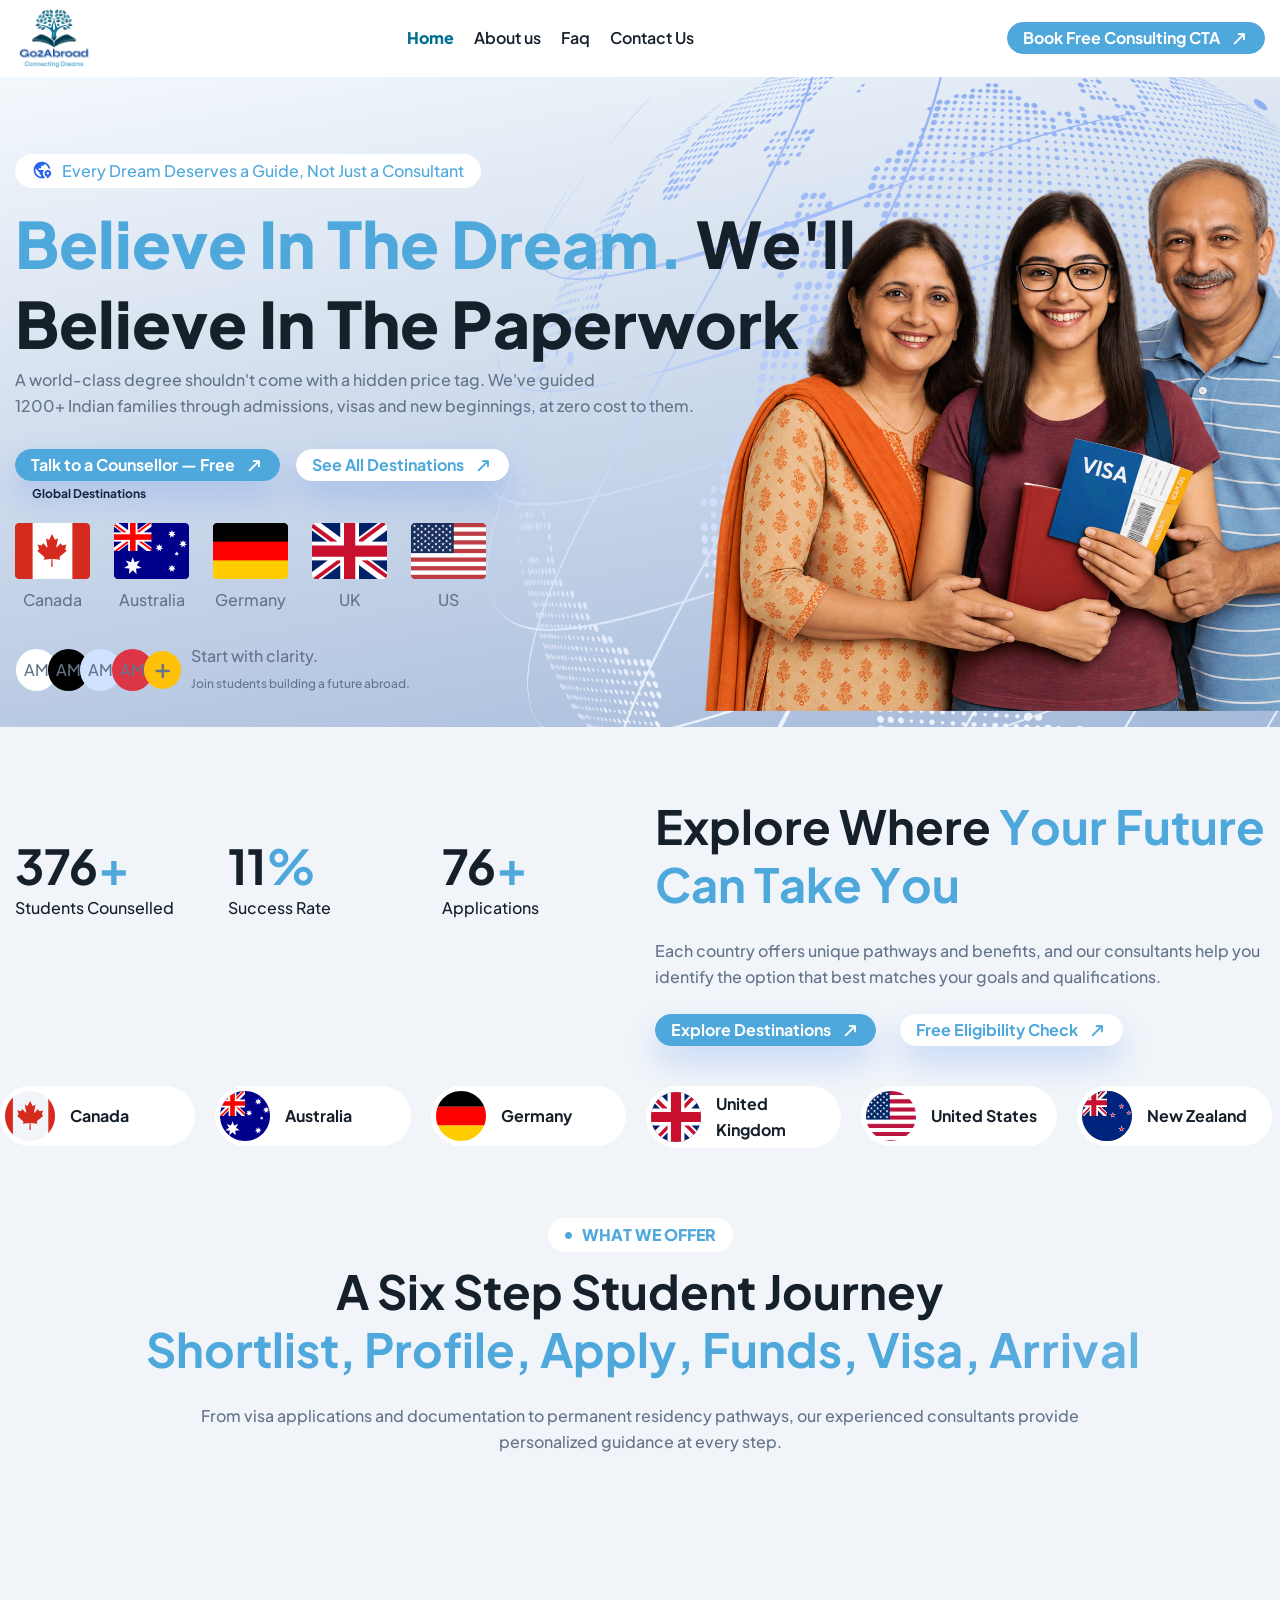
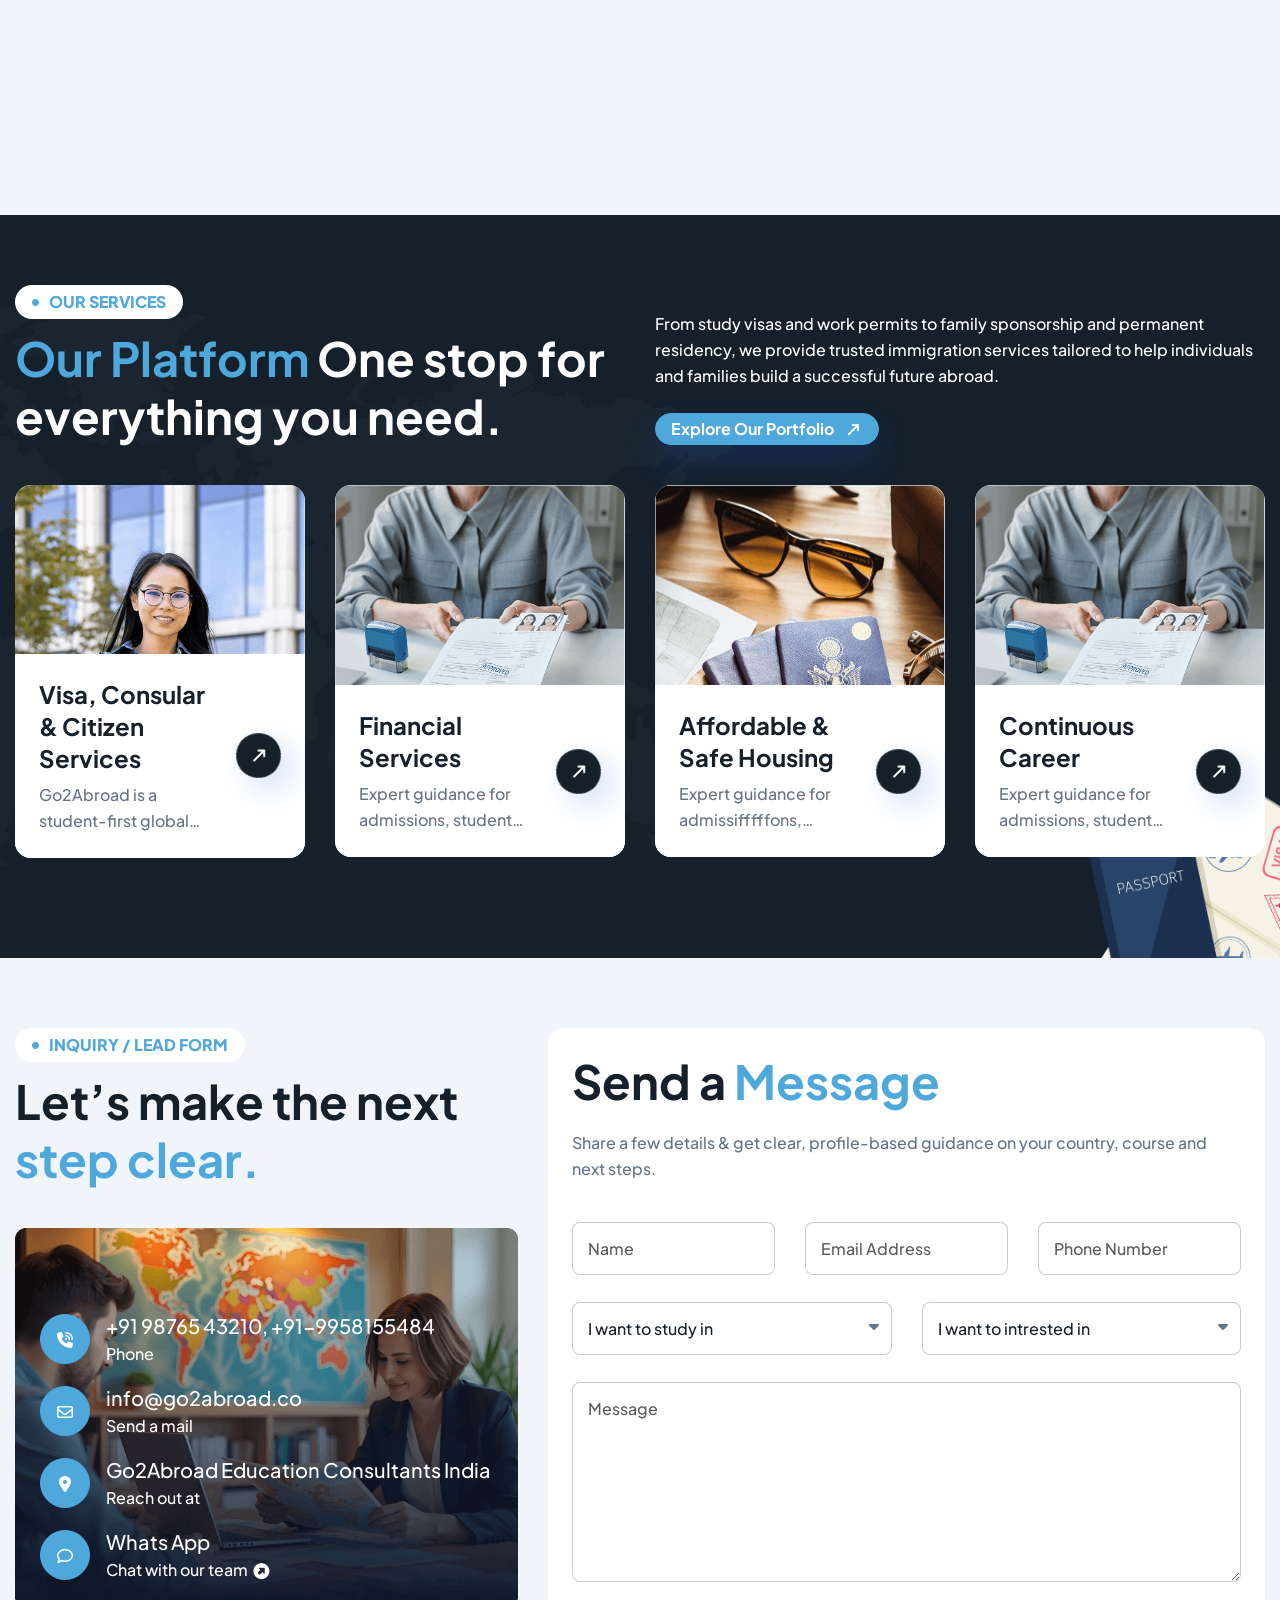
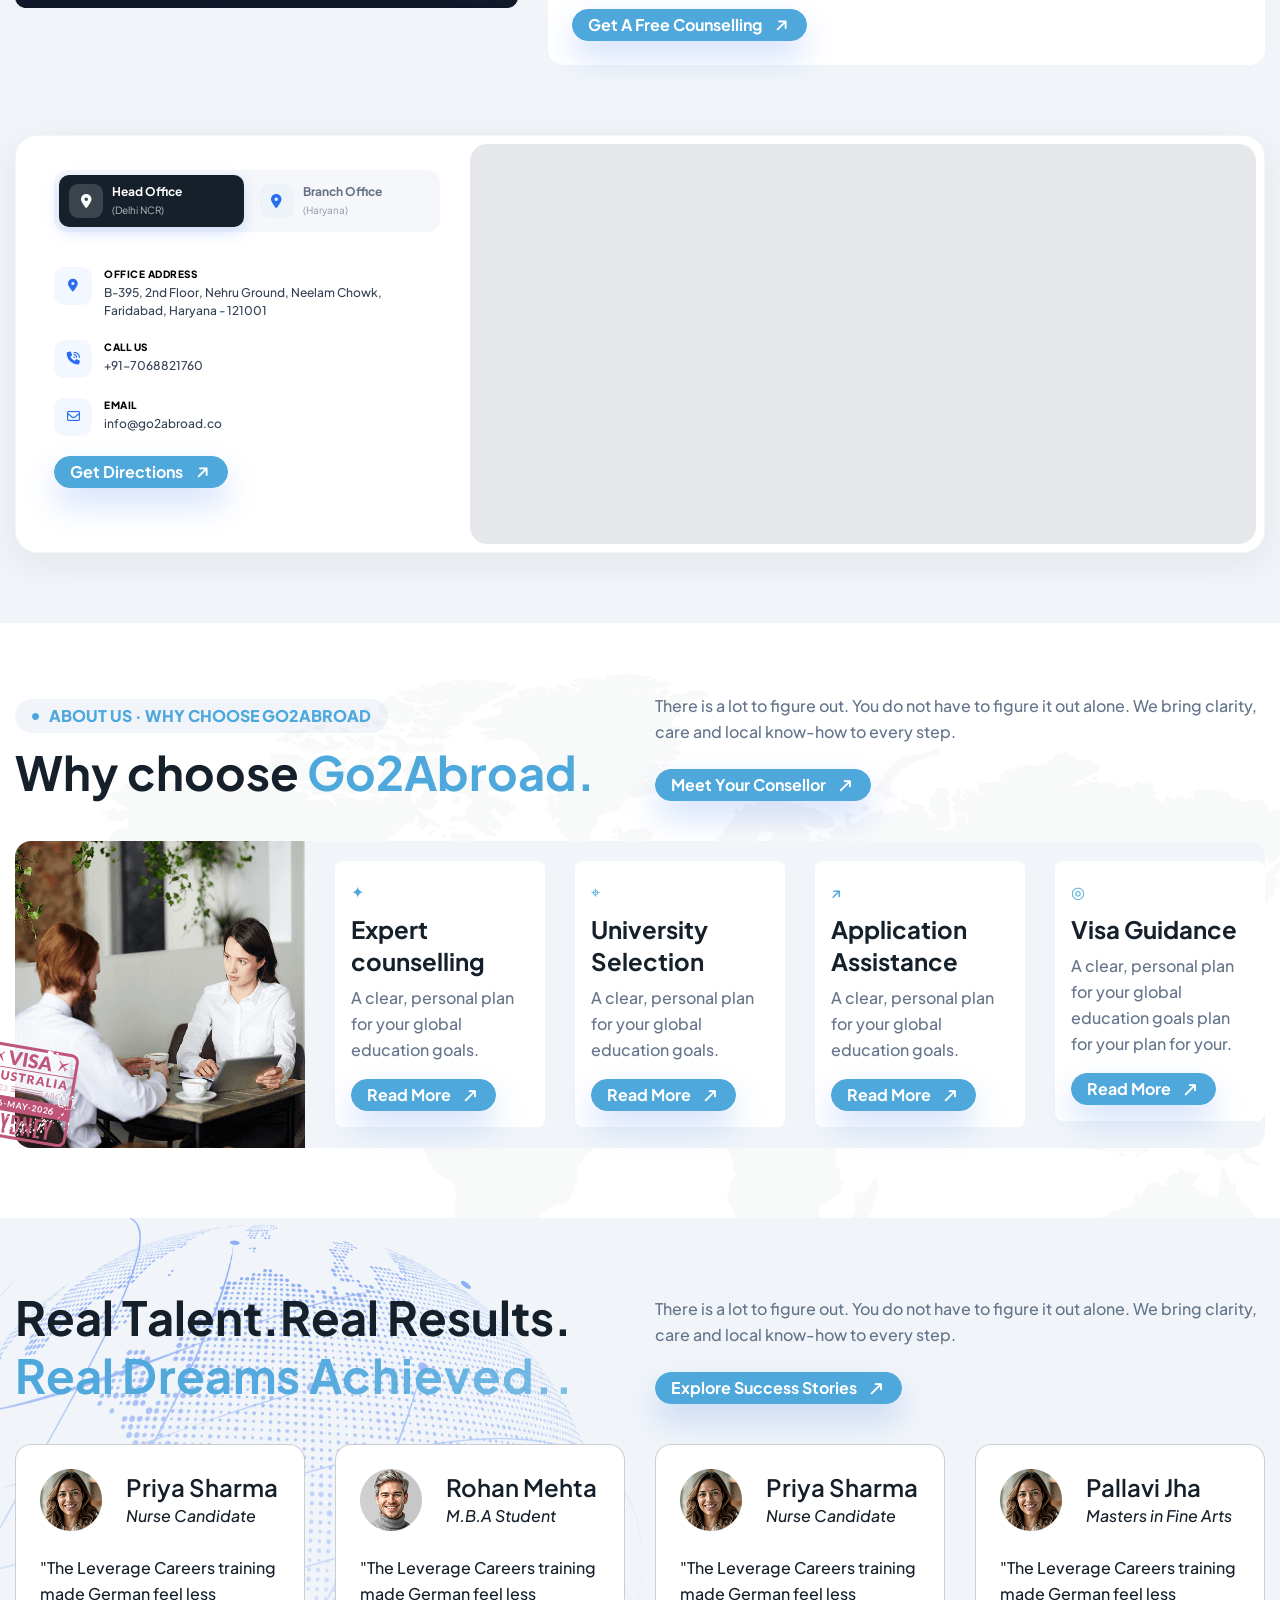
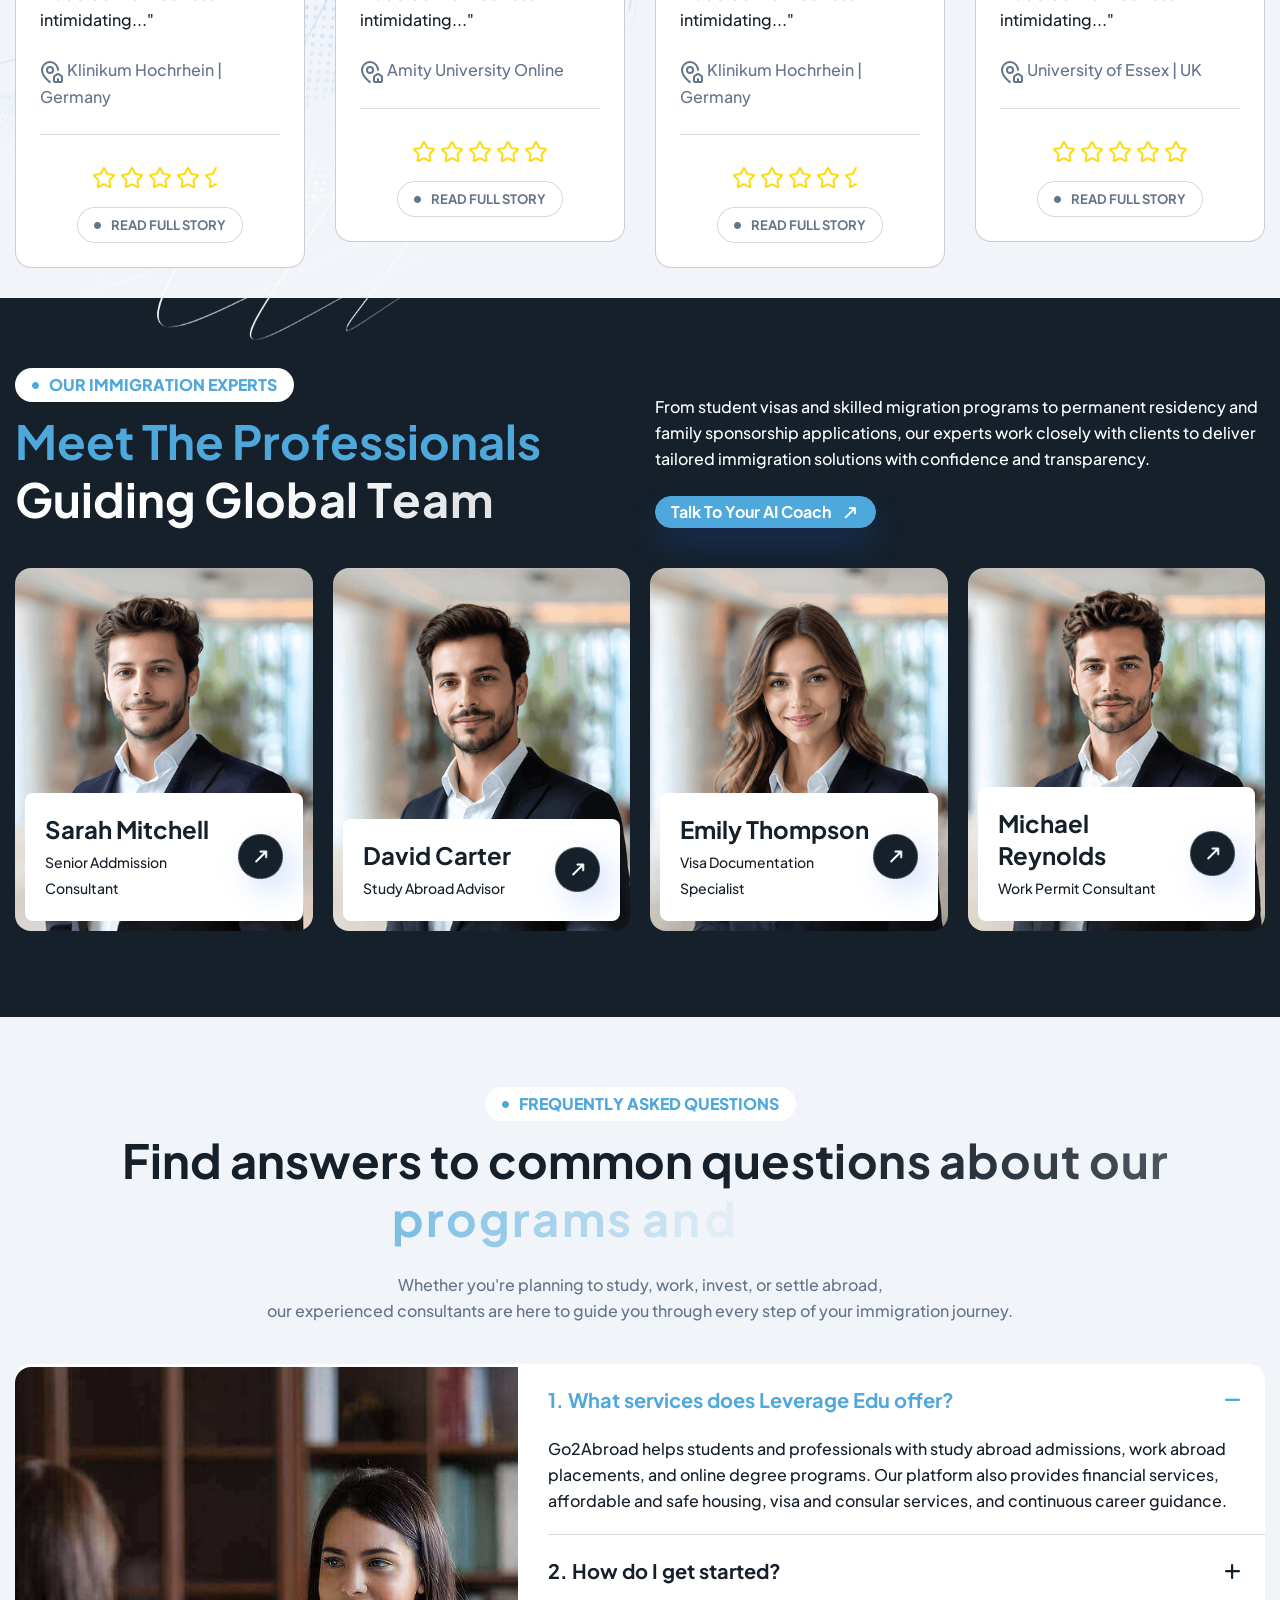
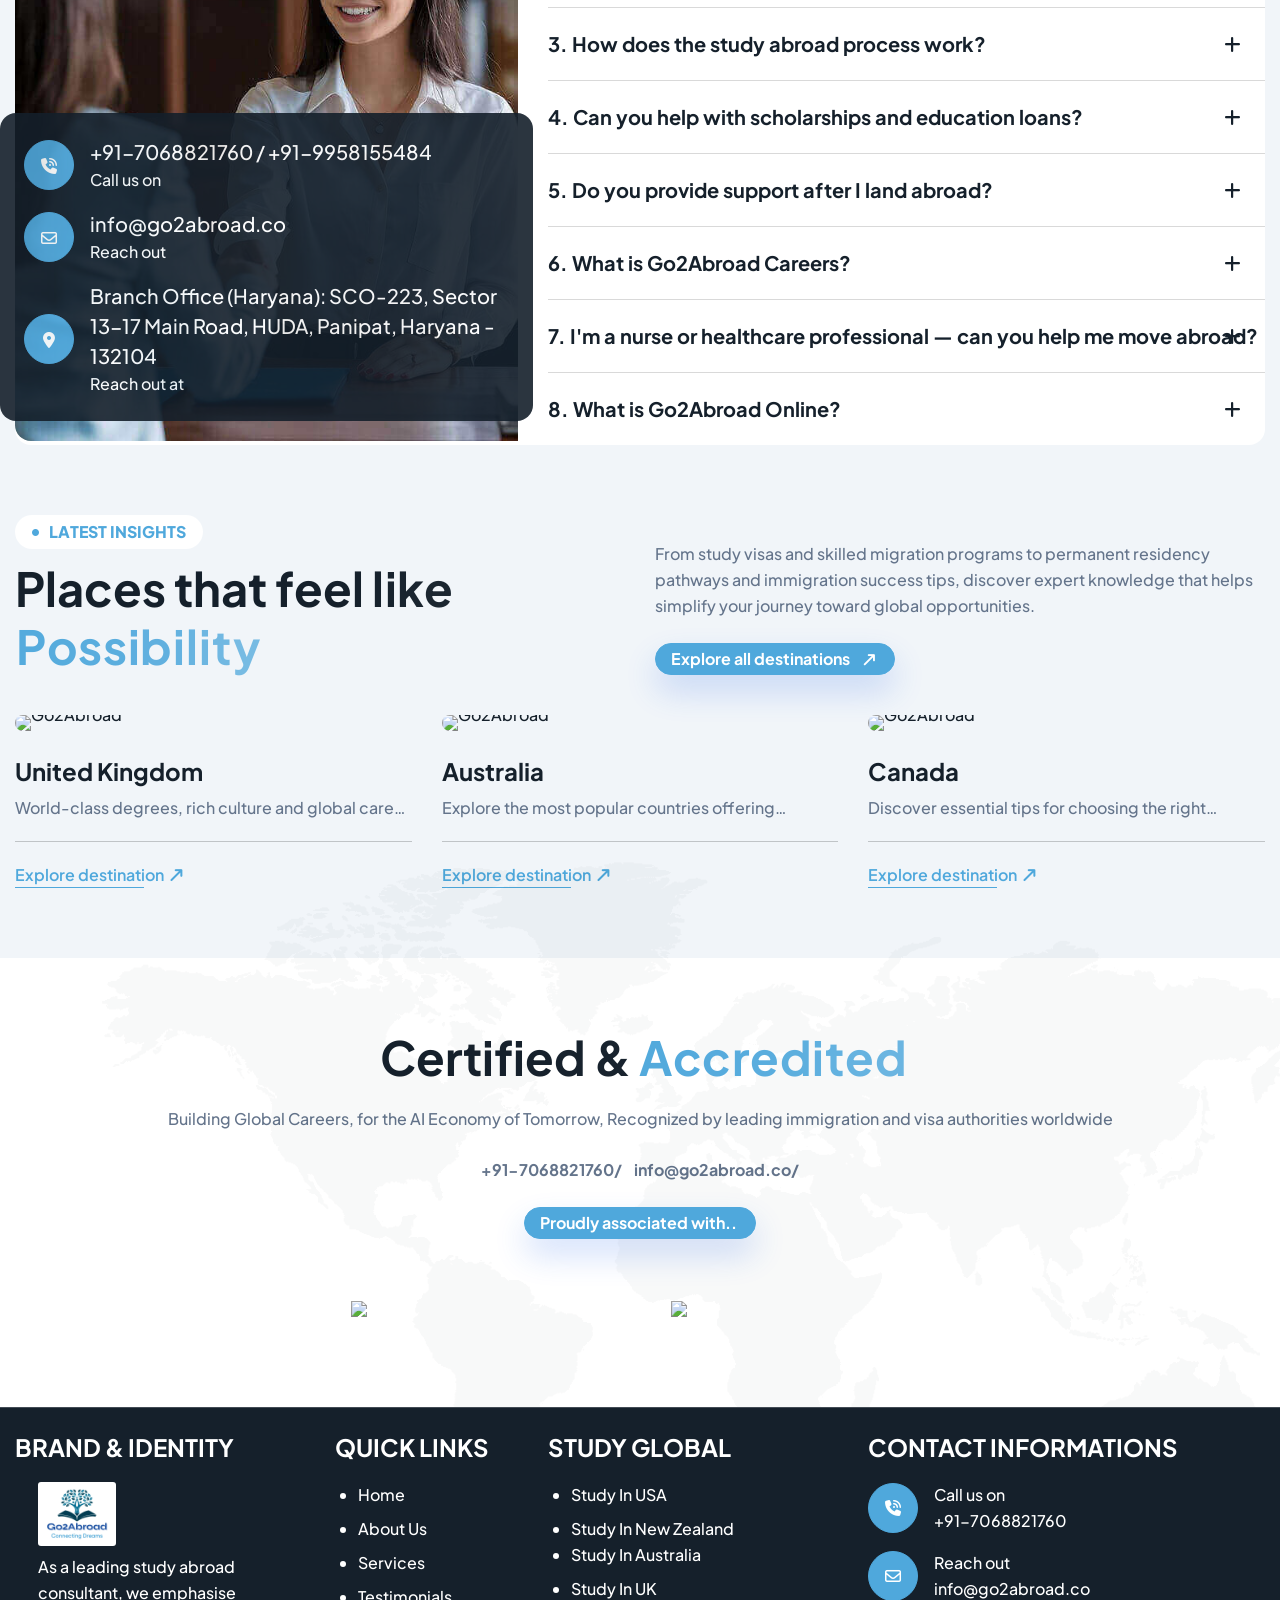
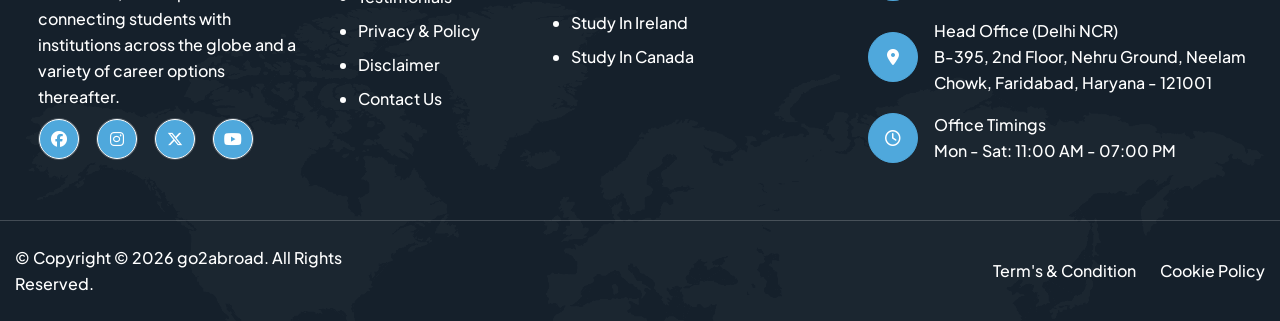
==== commit c3dbda0c: "Add files via upload" ====
--- a/index.html
+++ b/index.html
@@ -65,7 +65,7 @@
                                
                               </li>
                               <li class="nav-item"><a class="nav-link" href="about-us.html">About us</a></li>
-                              <li class="nav-item">   <a class="nav-link" href="#"> Services <i class="fas fa-chevron-down custom-toggle-icon ps-2"></i></a>
+                              <li class="nav-item" style="display:none;">   <a class="nav-link" href="#"> Services <i class="fas fa-chevron-down custom-toggle-icon ps-2"></i></a>
                                  <ul class="sub-menu">
                                     <li class="nav-item"><a class="nav-link" href="">Counselling </a></li>
                                     <li class="nav-item"><a class="nav-link" href="">Portfolio & Profile Building</a></li>
@@ -84,7 +84,7 @@
 											 
                                  </ul>
 							  </li>
-                              <li class="nav-item"><a class="nav-link" href="#">Countries <i class="fas fa-chevron-down custom-toggle-icon ps-2"></i> </a>
+                              <li class="nav-item" style="display:none;"><a class="nav-link" href="#">Countries <i class="fas fa-chevron-down custom-toggle-icon ps-2"></i> </a>
 							  
 							    <ul class="sub-menu">
                                     <li class="nav-item"><a class="nav-link" href="">United States of America (USA) </a></li>
@@ -120,7 +120,7 @@
 											 
                                  </ul>
 							  </li>
-                              <li class="nav-item">
+                              <li class="nav-item" style="display:none;">
                                  <a class="nav-link" href="#">Courses<i class="fas fa-chevron-down custom-toggle-icon ps-2"></i></a>
                                 <ul class="sub-menu">
                                     <li class="nav-item"><a class="nav-link" href="">Courses list and hierarchy </a></li>
@@ -129,7 +129,7 @@
 											 
                                  </ul>
                               </li>
-                              <li class="nav-item submenu">
+                              <li class="nav-item submenu" style="display:none;">
                                  <a class="nav-link" href="#">Success Stories </a>
                                 
                               </li>
@@ -2063,7 +2063,7 @@
                   <img src="images/footer-bg.png" alt="">
                </figure>
             </div>
-            <div class="sisf-page-footer-top-area-inner page pb-4">
+            <div class="sisf-page-footer-top-area-inner page pb-4" style="display:none;">
                <div class="container">
                   <div class="row align-items-center">
                      <div class="col-lg-12">
--- a/css/custom.css
+++ b/css/custom.css
@@ -1387,7 +1387,8 @@
 }
 
 .sisf-hero-content-right .sisf-hero-image-right {
-	margin: 0 -91px 0 -299px;
+	margin: 0 -116px 0 -273px;
+
 }
 
 .sisf-content-center.sis-e-page-inner {
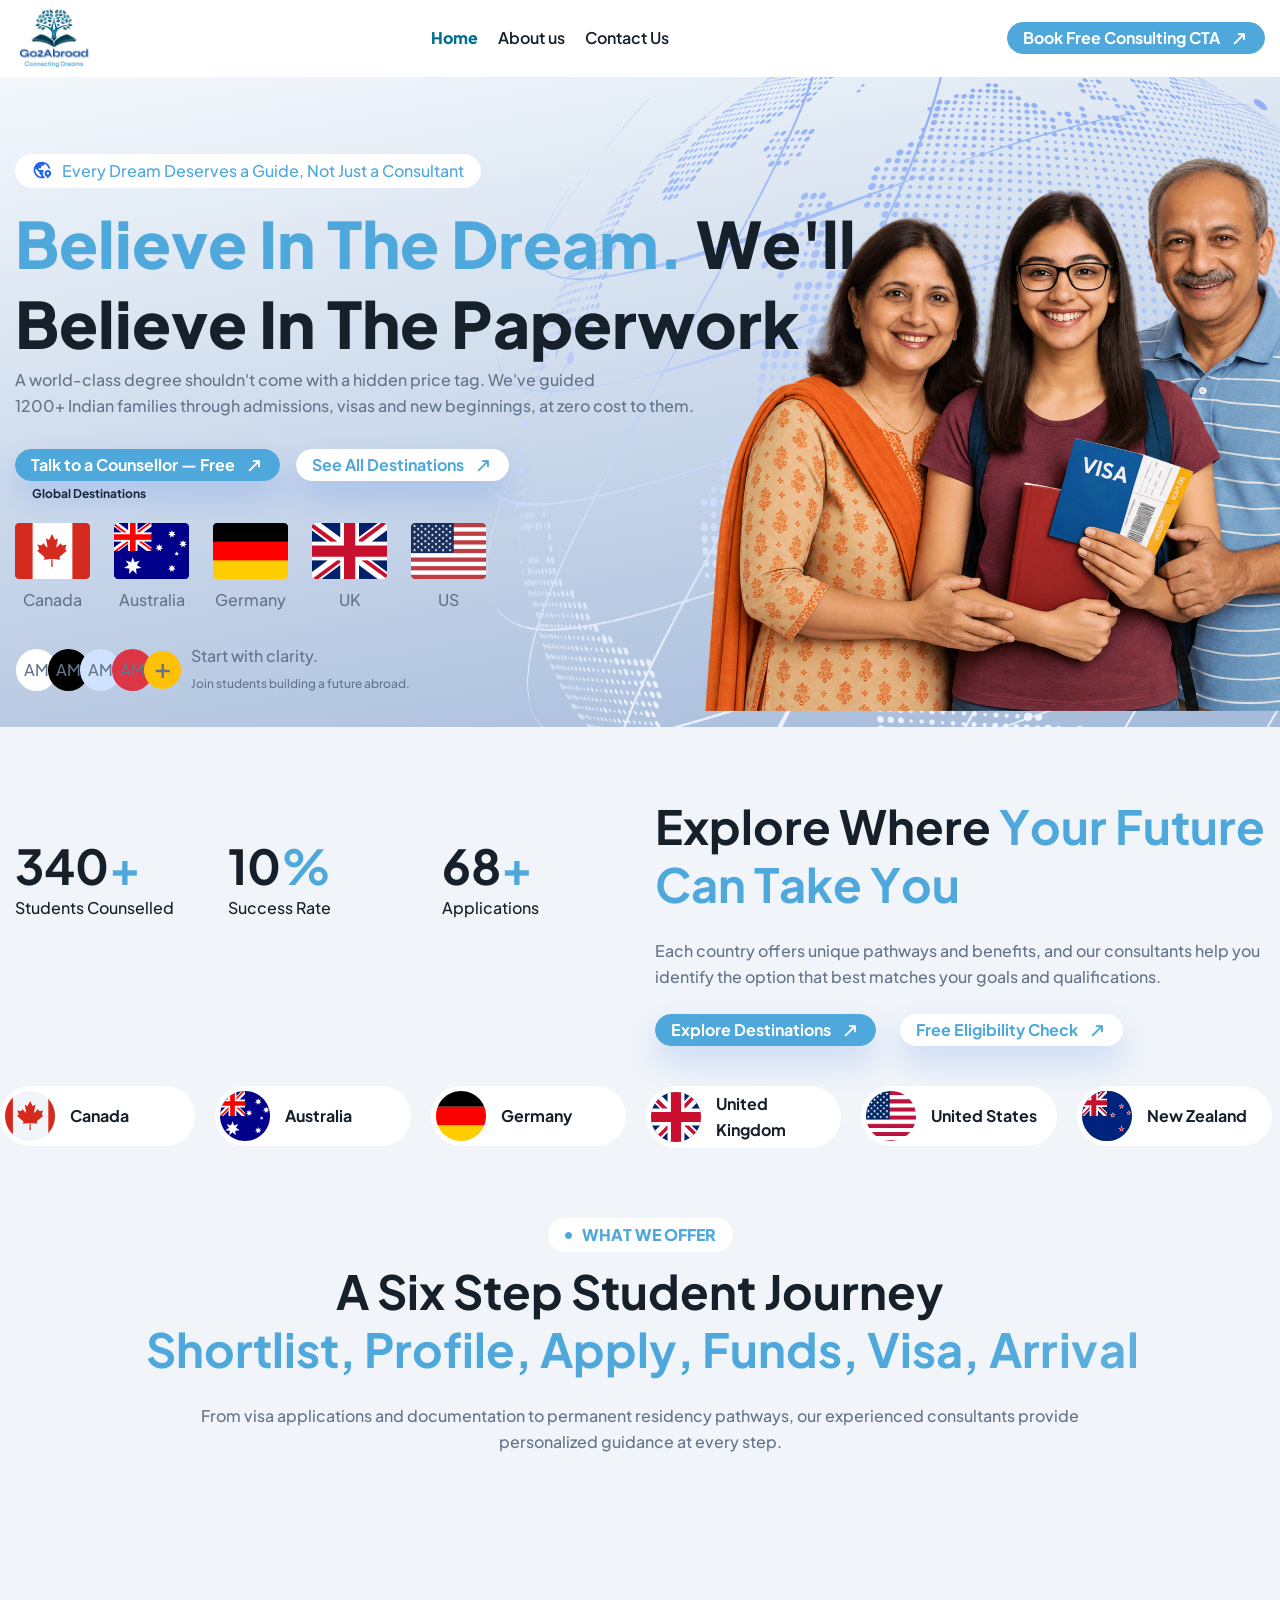
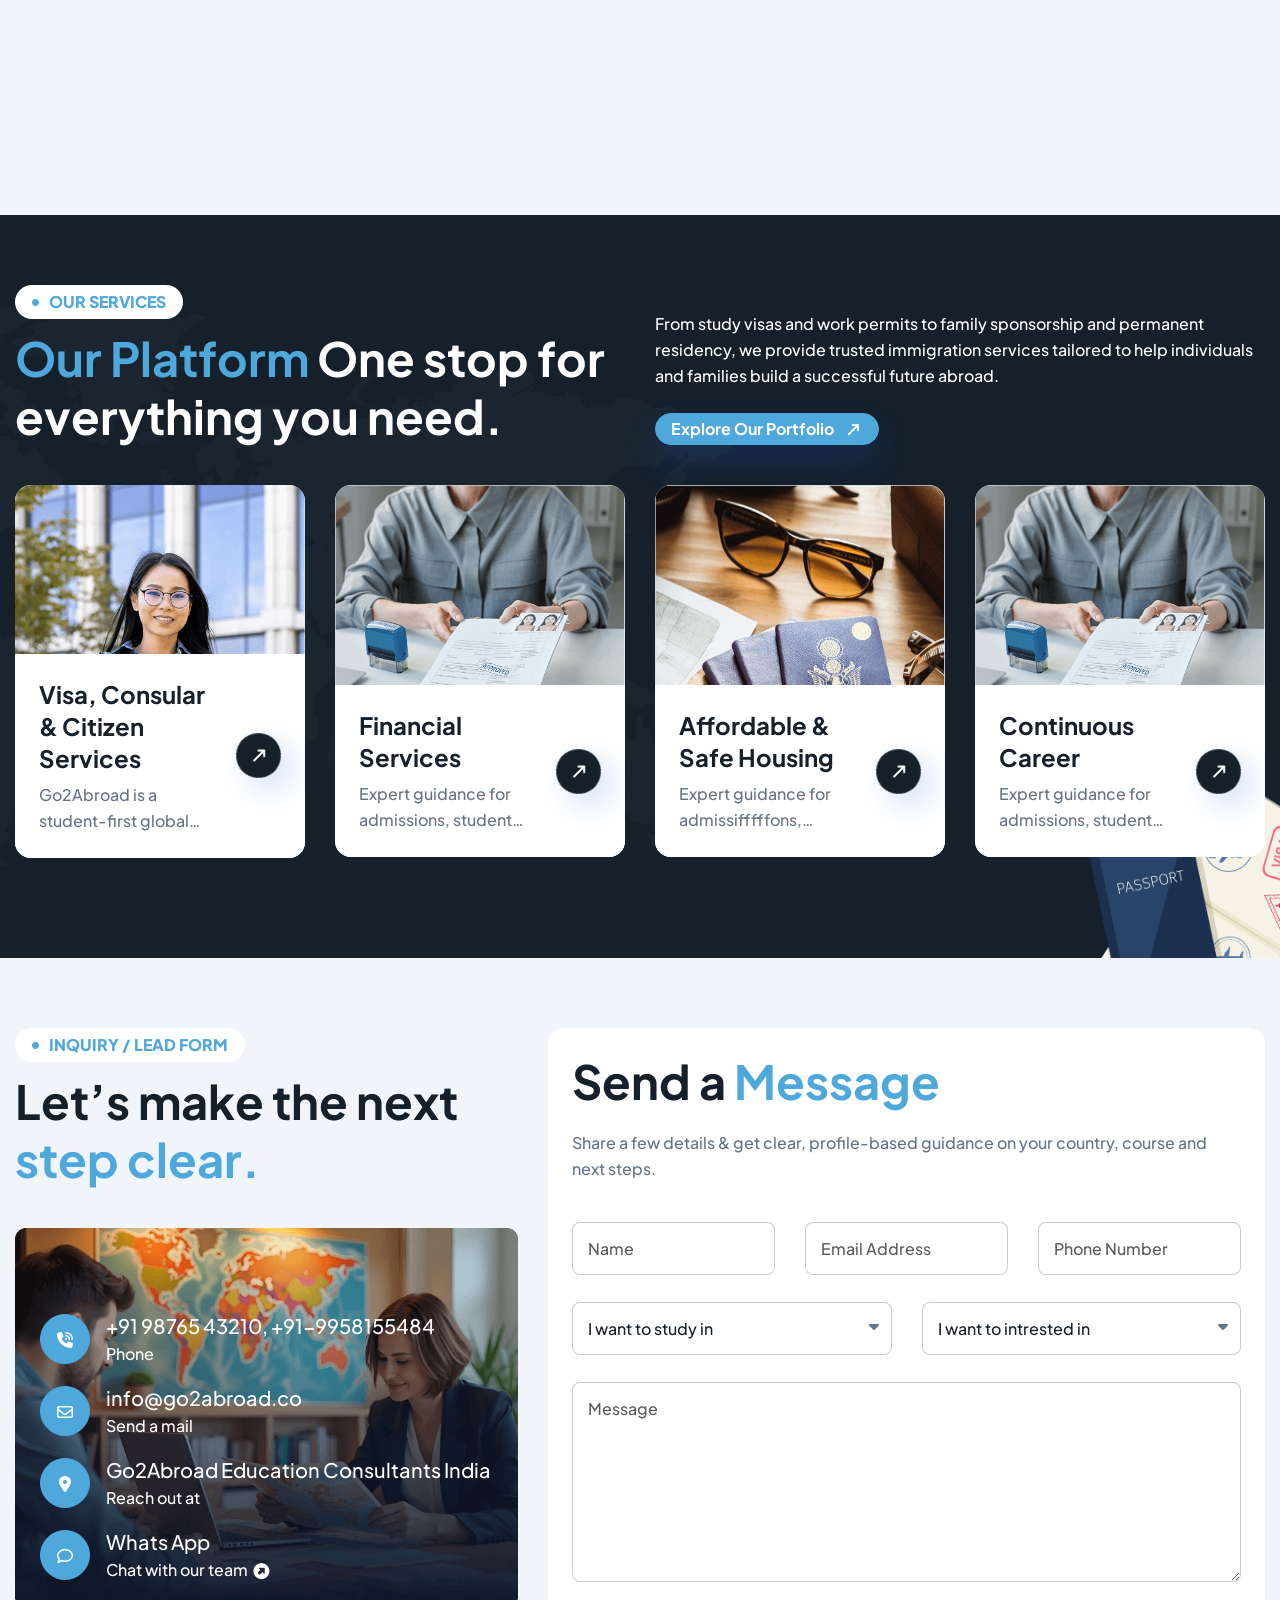
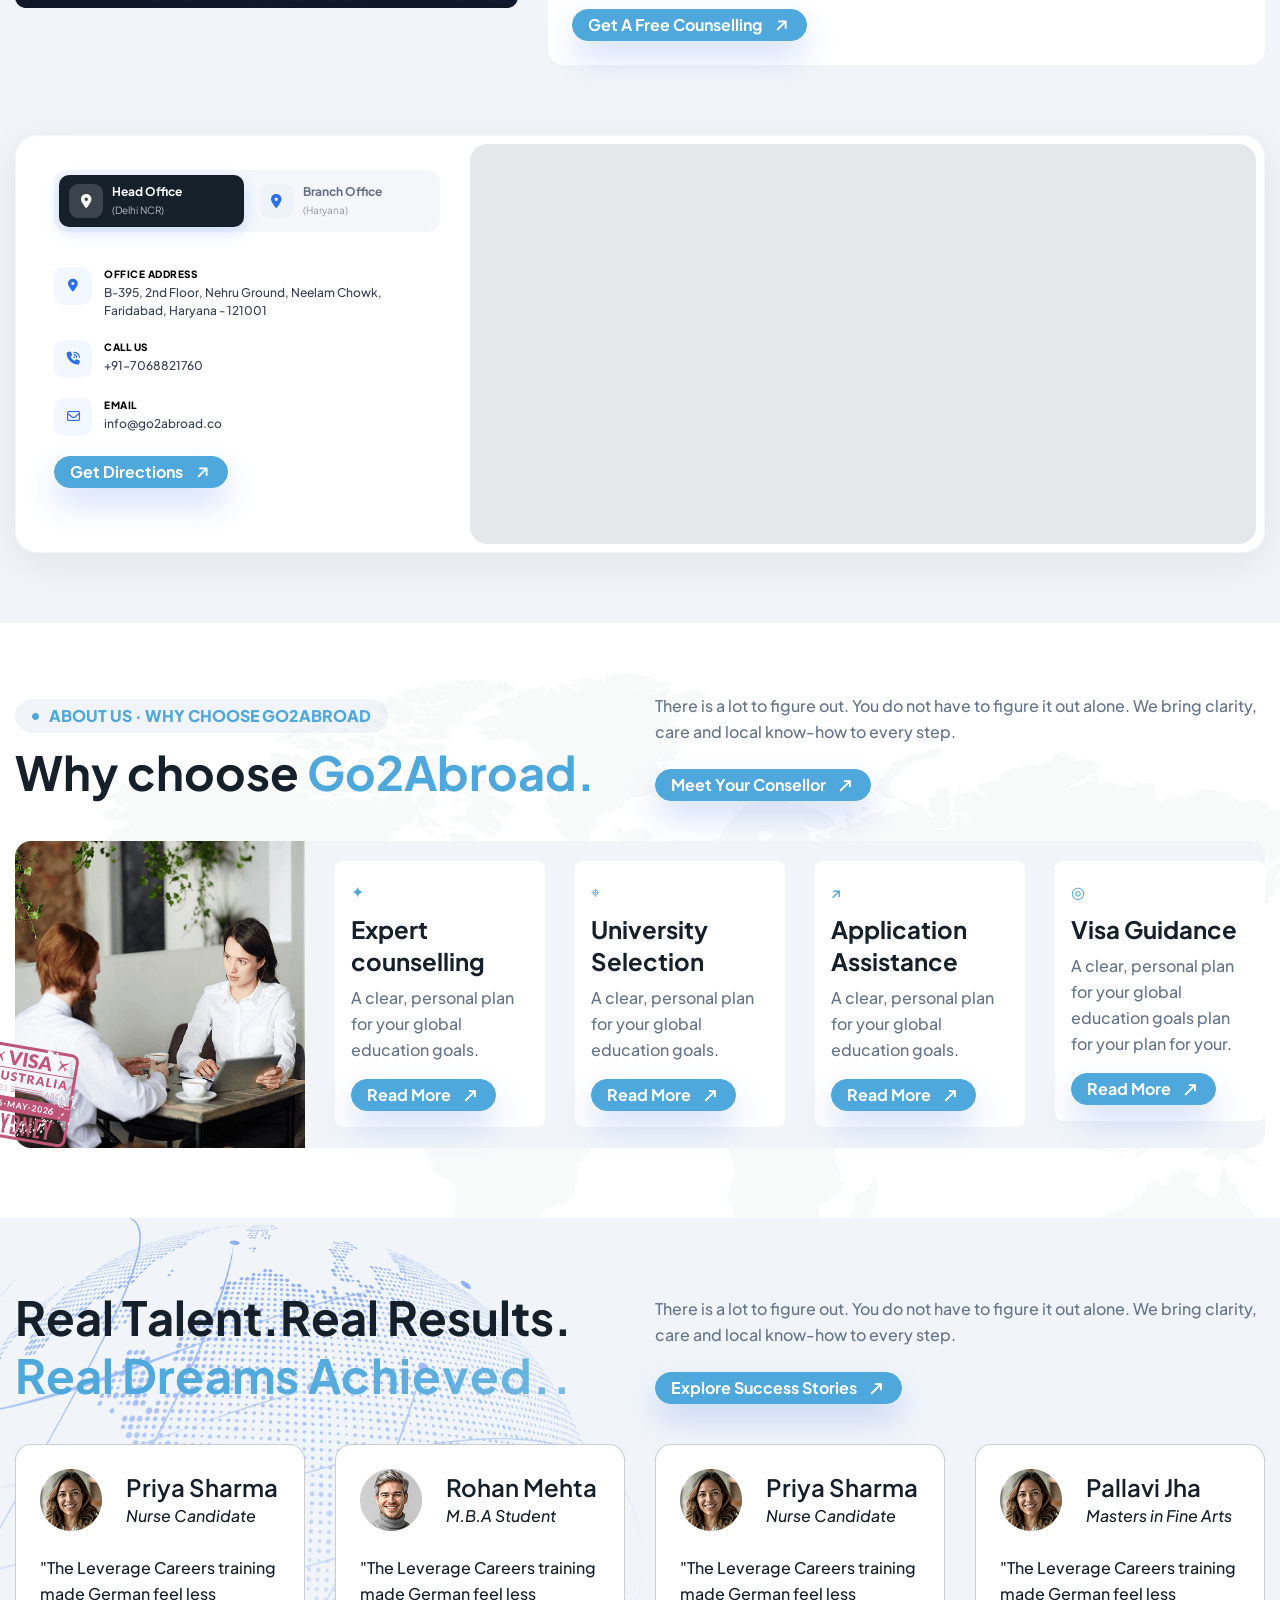
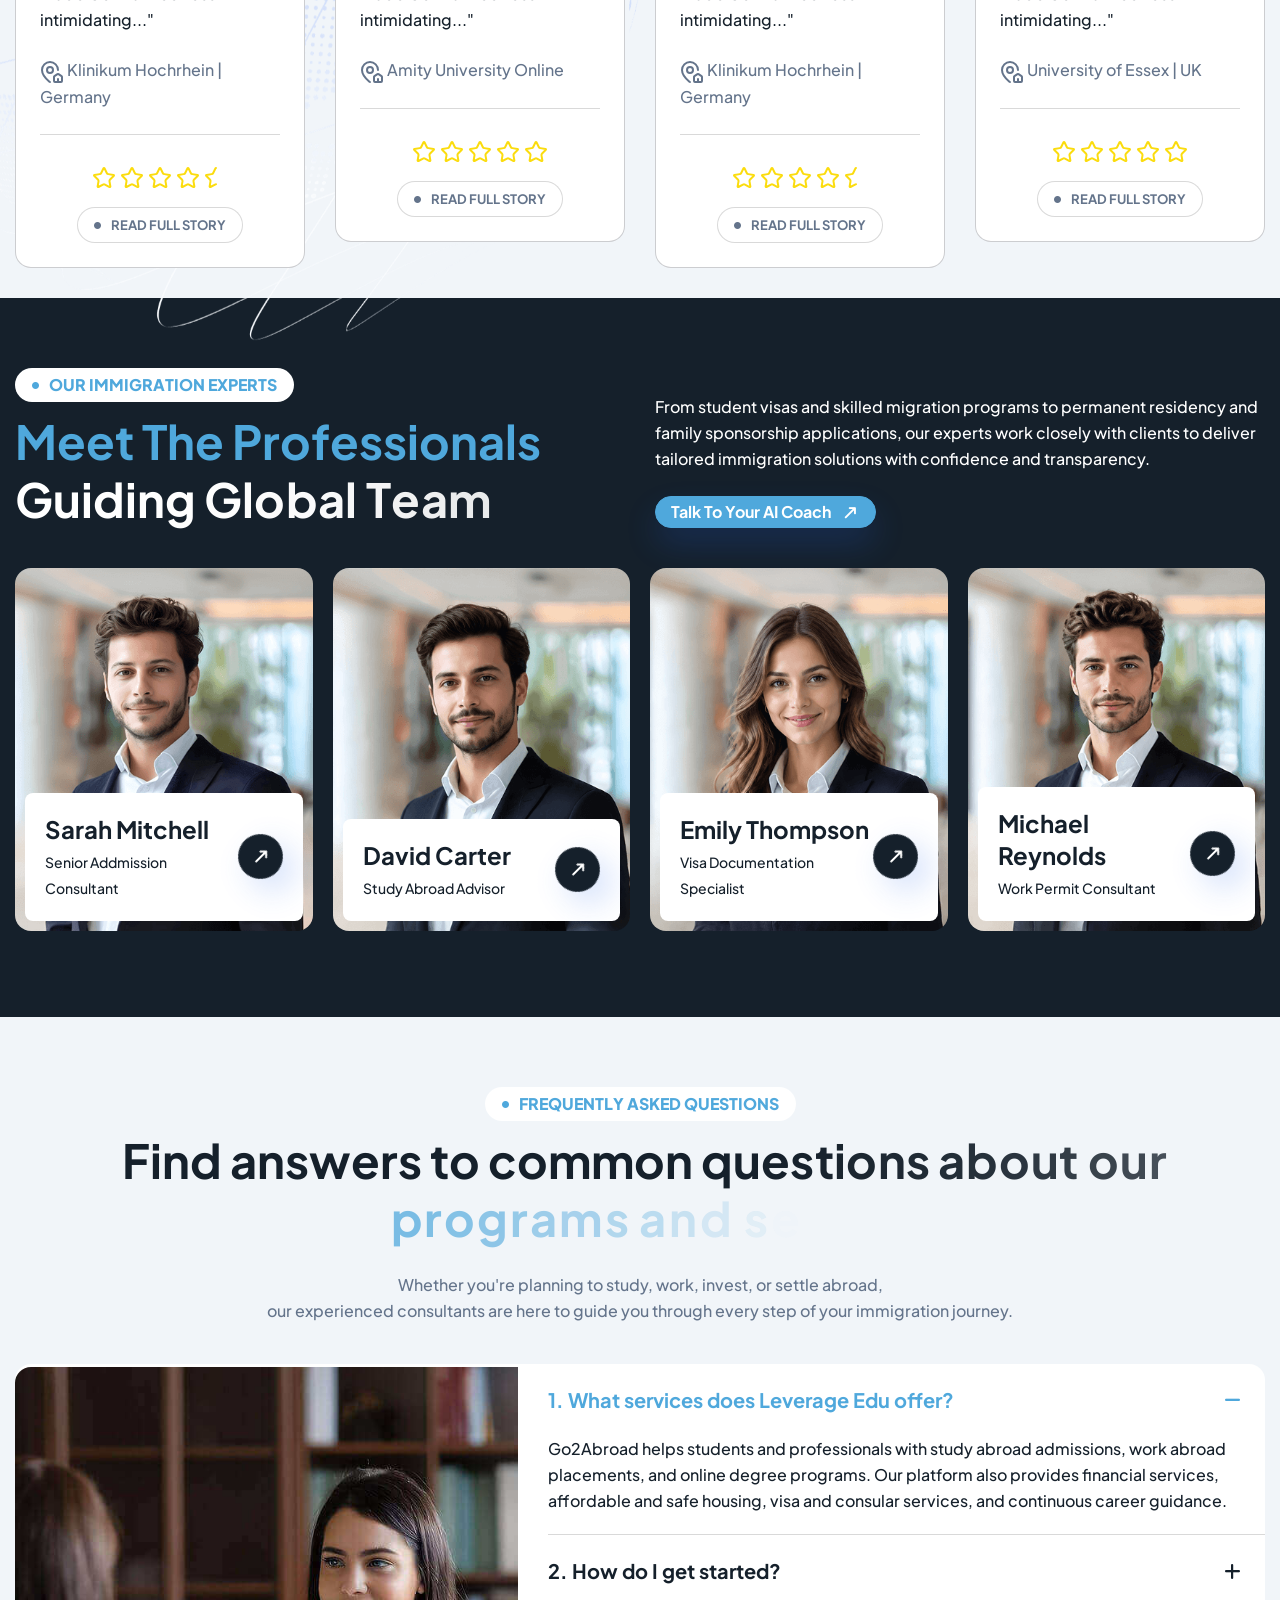
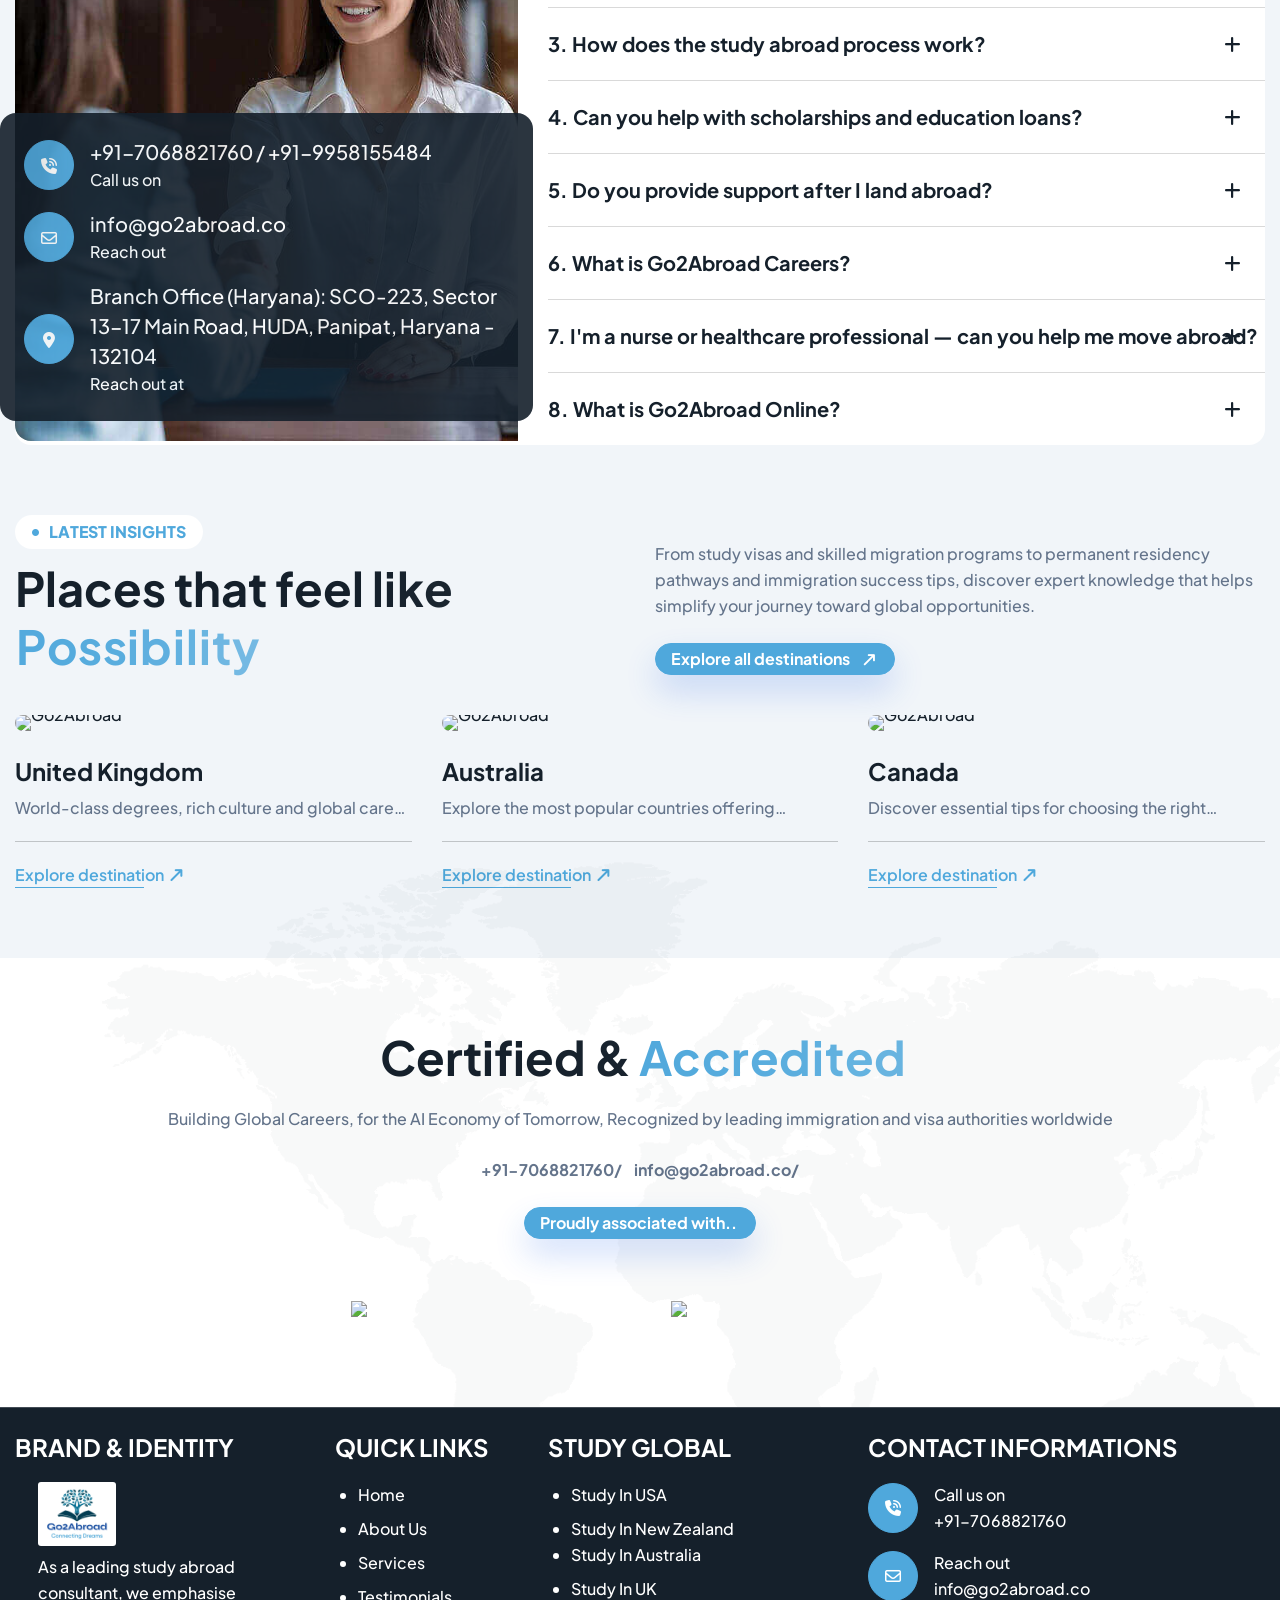
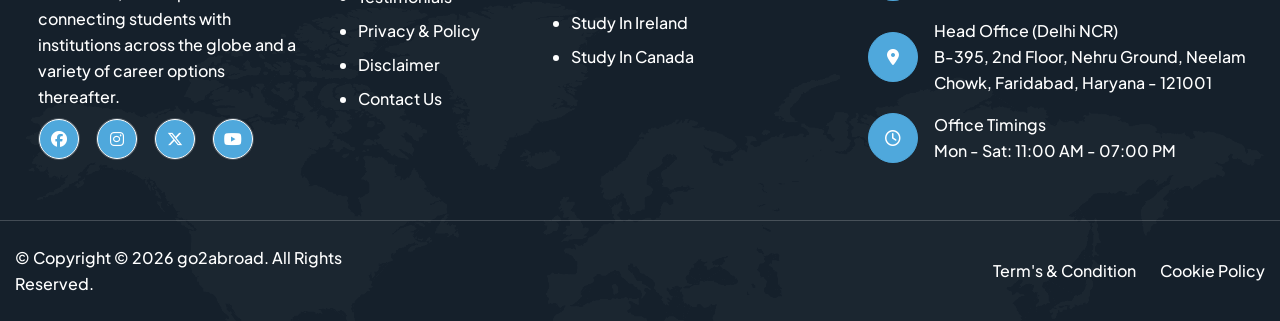
==== commit d2955133: "Add files via upload" ====
--- a/index.html
+++ b/index.html
@@ -133,7 +133,7 @@
                                  <a class="nav-link" href="#">Success Stories </a>
                                 
                               </li>
-							    <li class="nav-item submenu"><a class="nav-link" href="#">Faq</a></li>
+							    <li class="nav-item submenu" style="display:none;"><a class="nav-link" href="#">Faq</a></li>
                               <li class="nav-item submenu"><a class="nav-link" href="contact.html">Contact Us</a></li>
                            </ul>
                         </div>
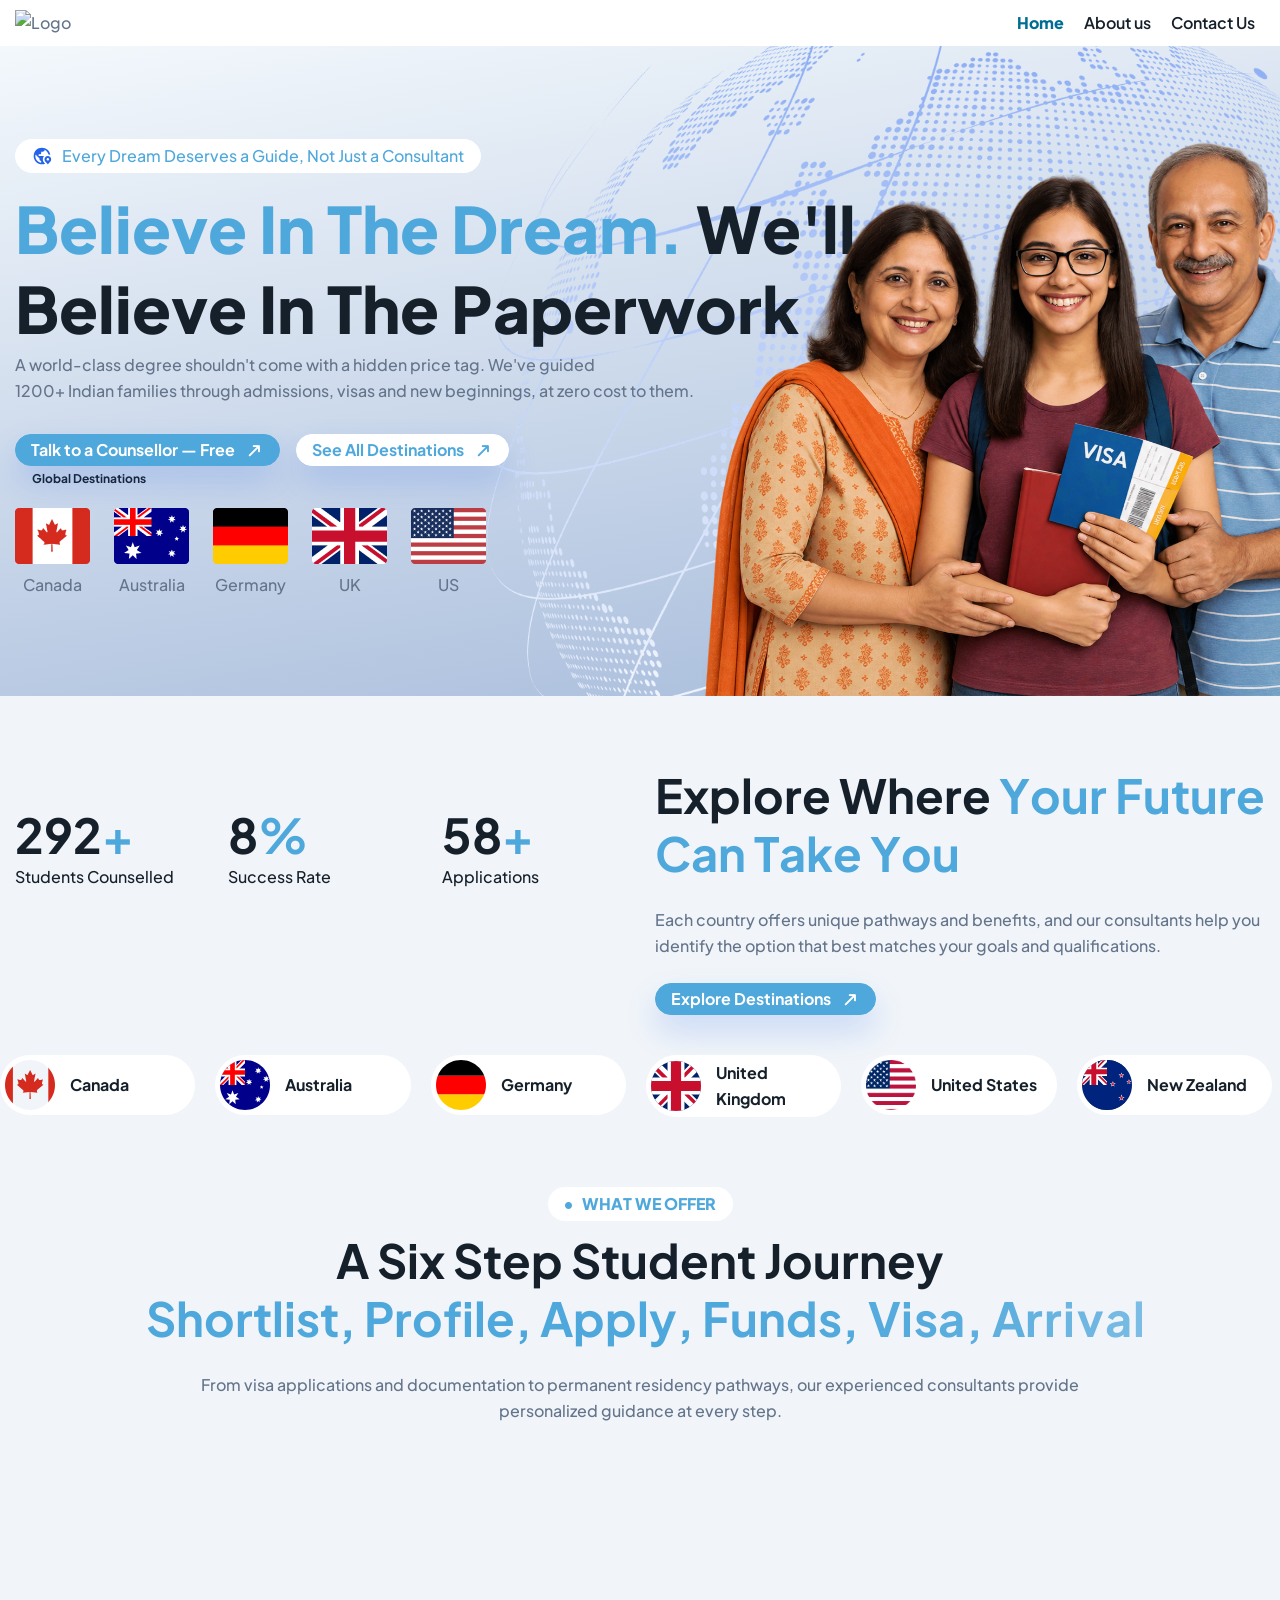
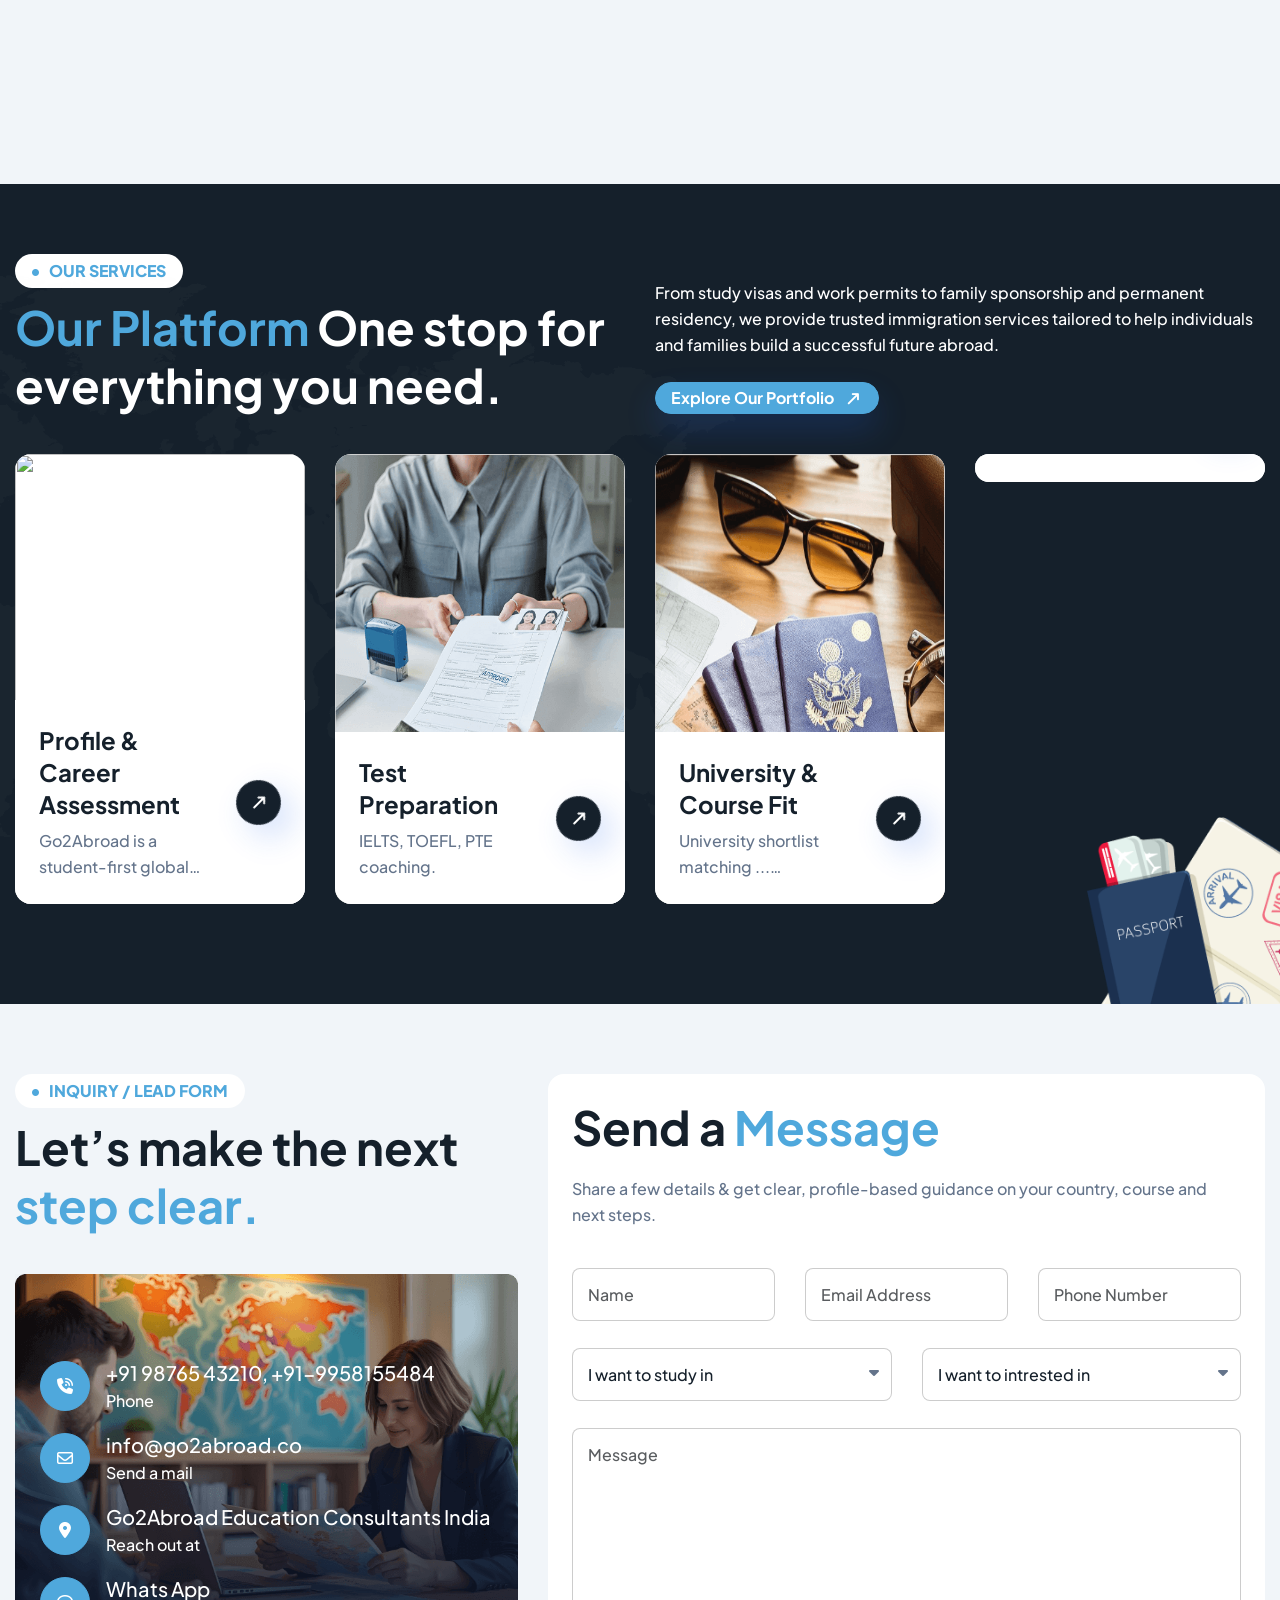
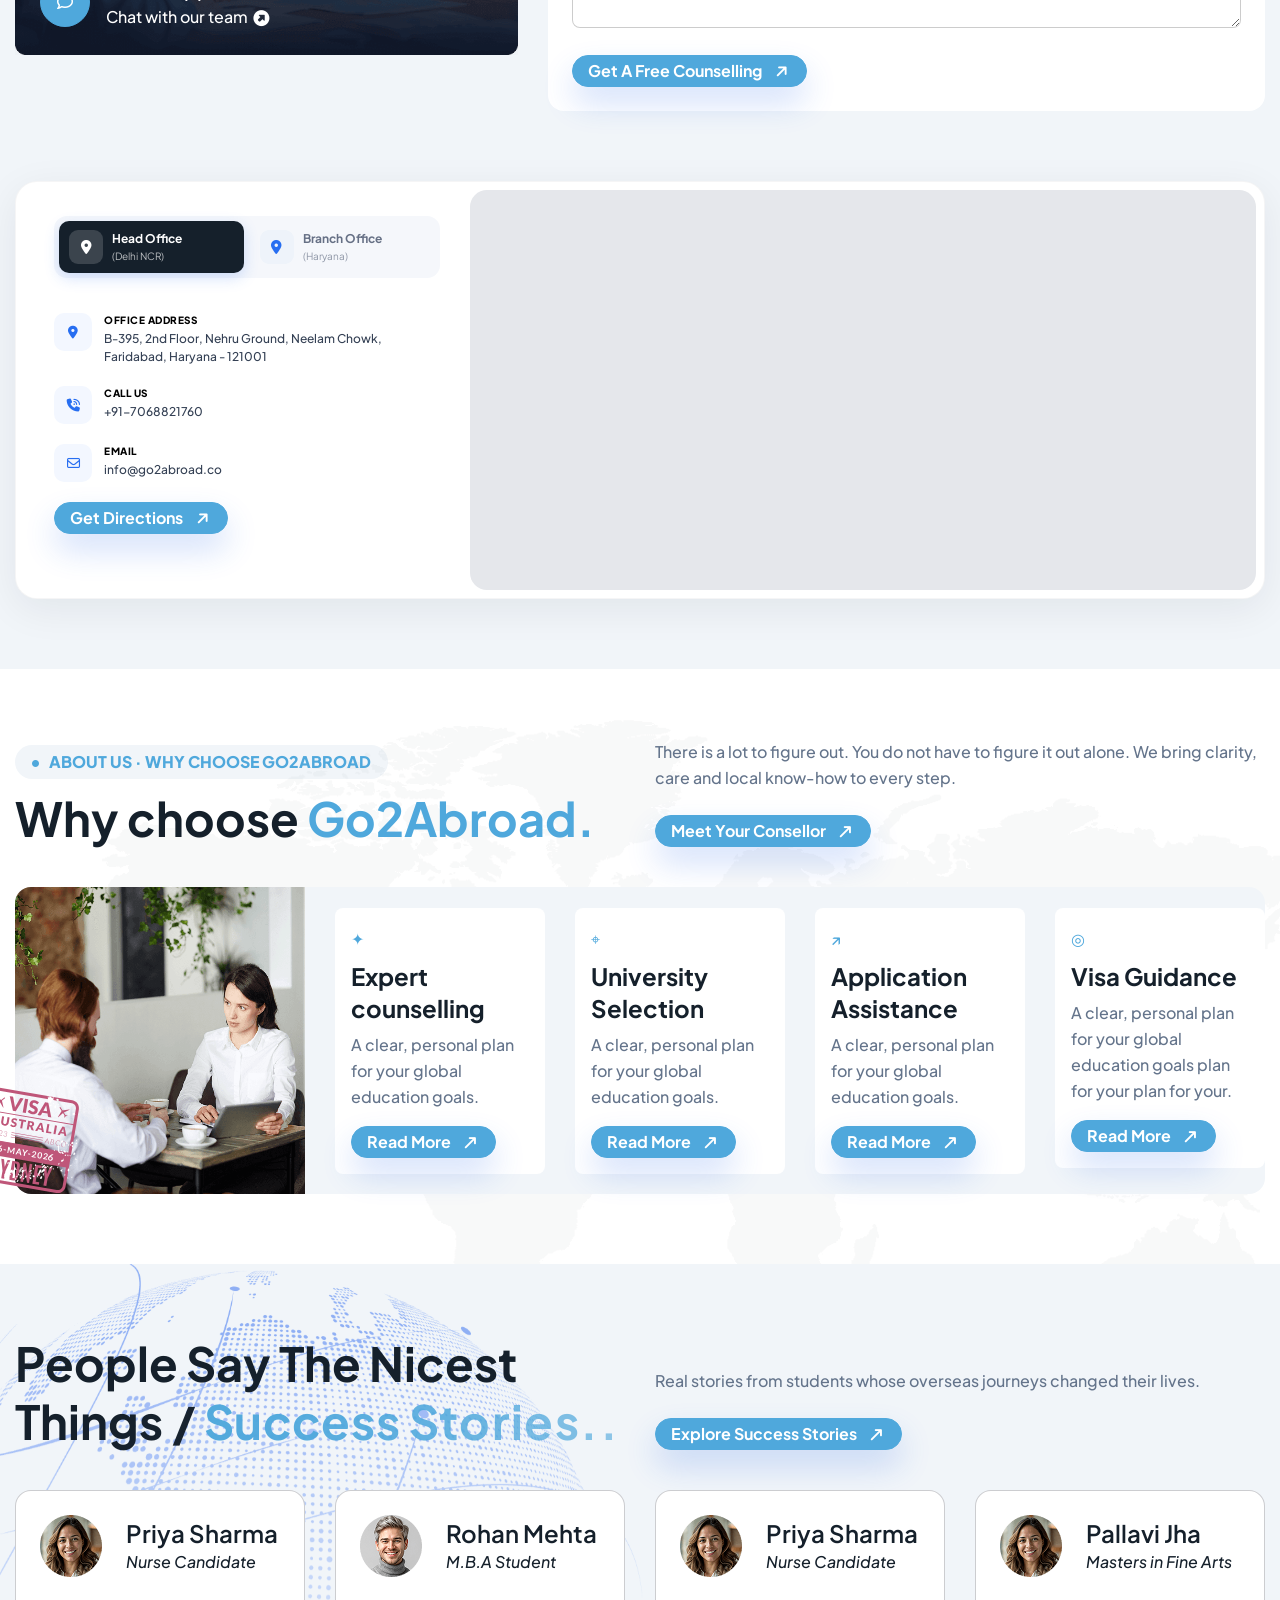
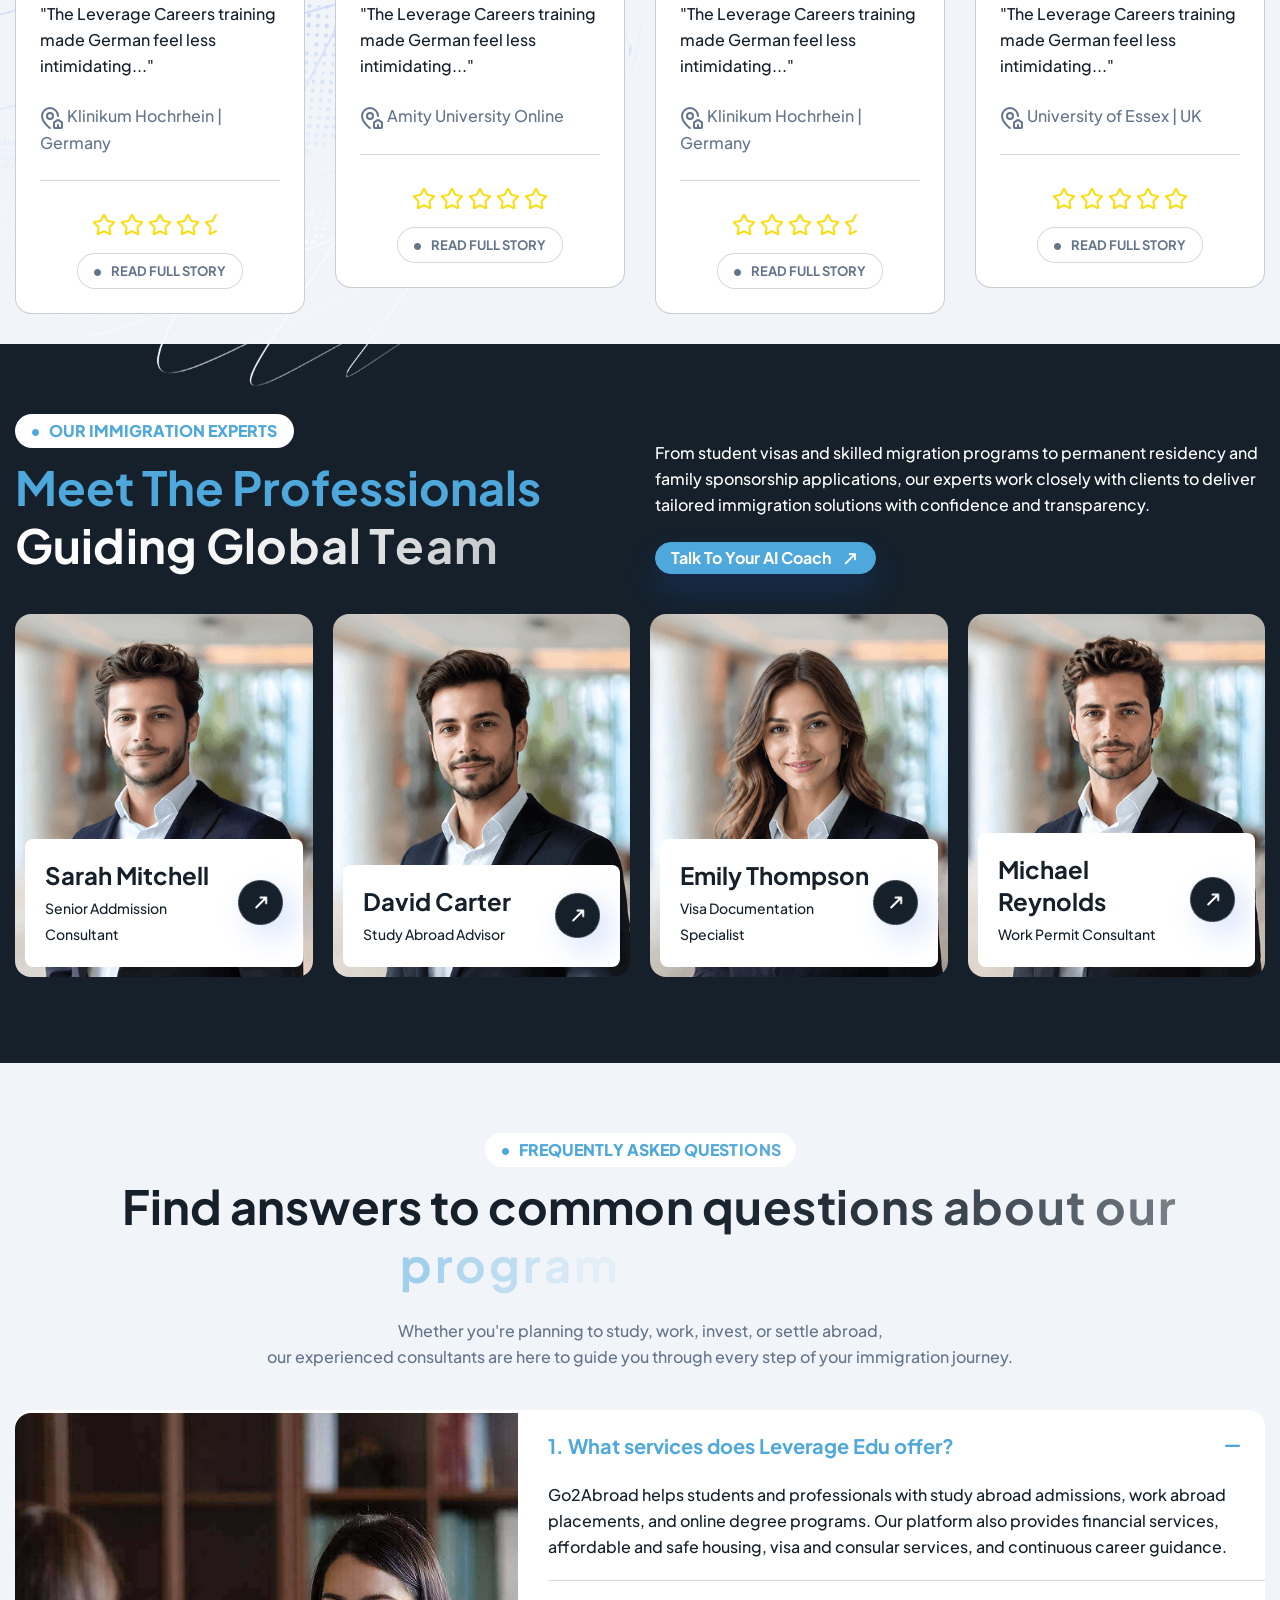
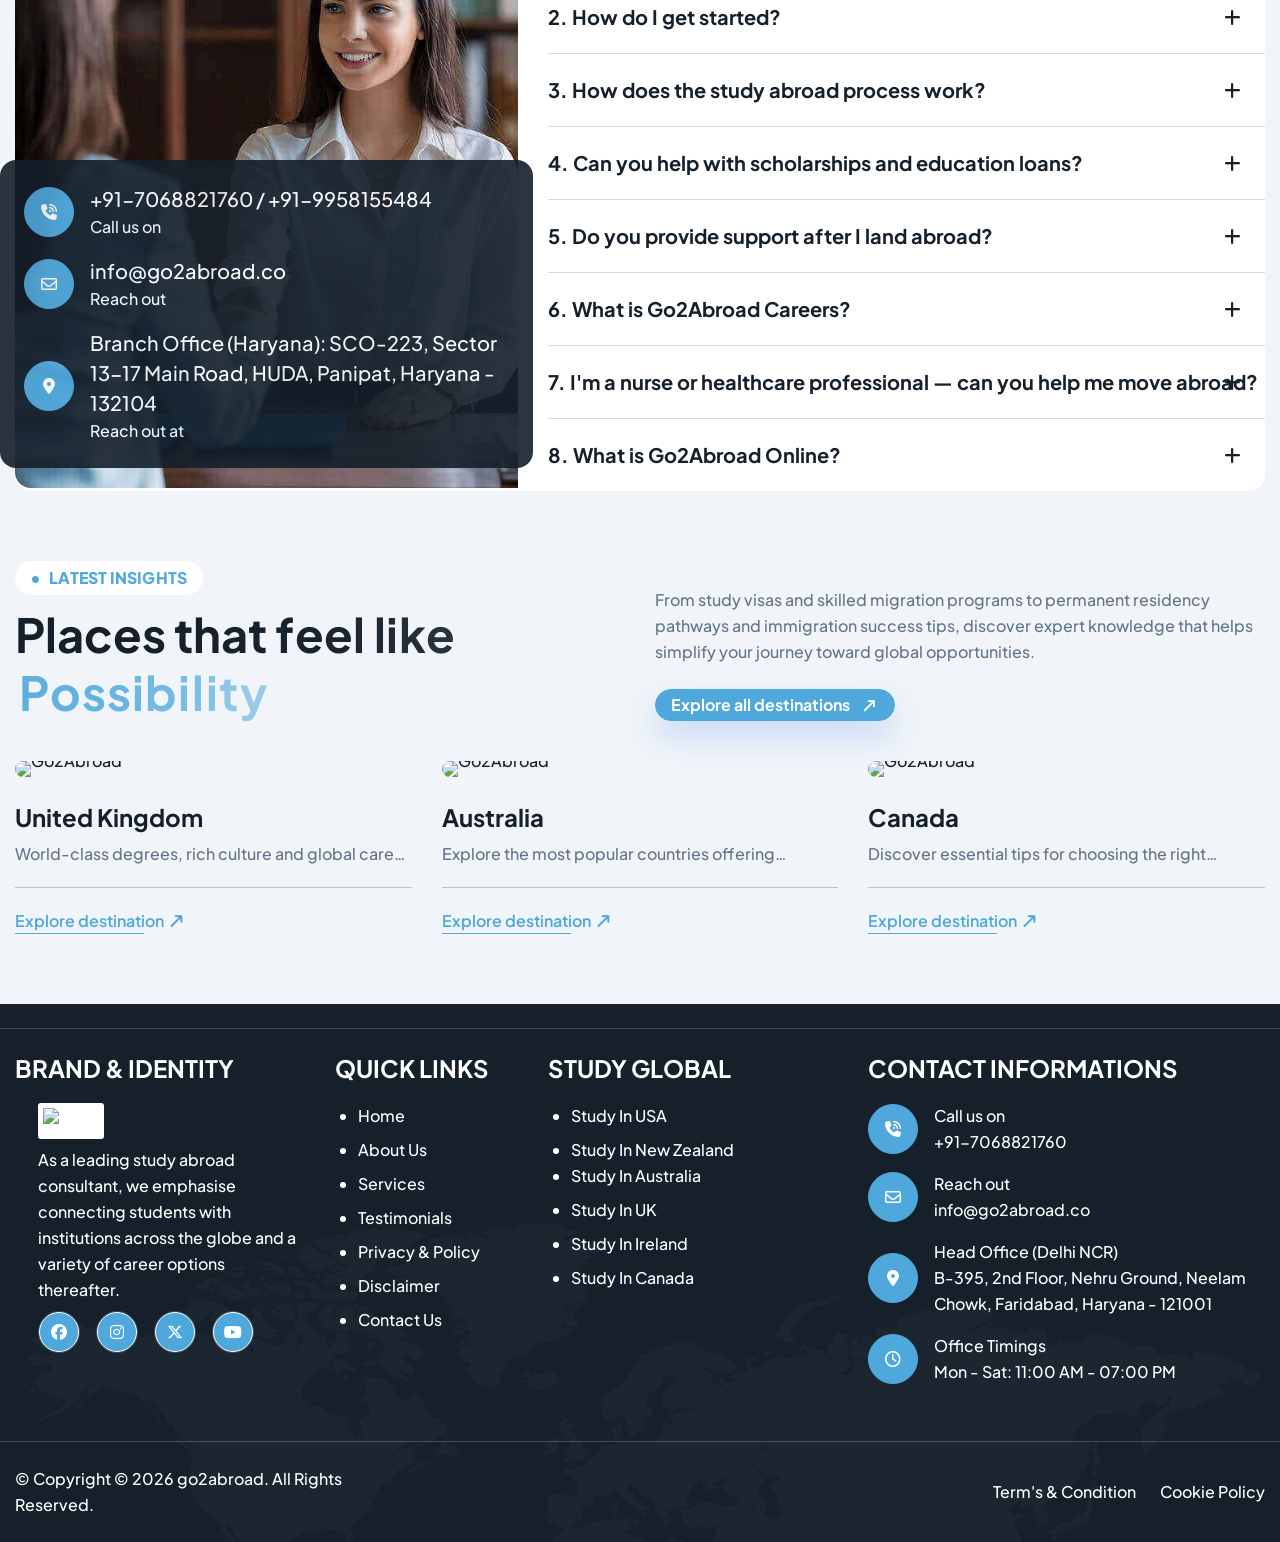
==== commit 5bcf60c9: "Add files via upload" ====
--- a/index.html
+++ b/index.html
@@ -46,13 +46,13 @@
             <div class="container">
                <!-- Logo Start -->
                <a class="navbar-brand sisf-header-logo-link mobile-block" href="">
-               <img src="images/logo.svg" alt="Logo" style="width: 78px;">
+               <img src="images/logo.png" alt="Logo" style="width: 190px;">
                </a>
                <!-- Logo End -->
                <div class="sisf-centered-header-wrapper sisf--header d-flex justify-content-between align-items-center">
                   <!-- Logo Start -->
                   <a class="navbar-brand sisf-header-logo-link" href="">
-                  <img src="images/logo.svg" alt="Logo" style="width: 78px;">
+                  <img src="images/logo.png" alt="Logo" style="width: 190px;">
                   </a>
                   <!-- Logo End -->
                   <nav class="navbar navbar-expand-lg">
@@ -65,7 +65,7 @@
                                
                               </li>
                               <li class="nav-item"><a class="nav-link" href="about-us.html">About us</a></li>
-                              <li class="nav-item" style="display:none;">   <a class="nav-link" href="#"> Services <i class="fas fa-chevron-down custom-toggle-icon ps-2"></i></a>
+                              <li class="nav-item d-none">   <a class="nav-link" href="#"> Services <i class="fas fa-chevron-down custom-toggle-icon ps-2"></i></a>
                                  <ul class="sub-menu">
                                     <li class="nav-item"><a class="nav-link" href="">Counselling </a></li>
                                     <li class="nav-item"><a class="nav-link" href="">Portfolio & Profile Building</a></li>
@@ -84,7 +84,7 @@
 											 
                                  </ul>
 							  </li>
-                              <li class="nav-item" style="display:none;"><a class="nav-link" href="#">Countries <i class="fas fa-chevron-down custom-toggle-icon ps-2"></i> </a>
+                              <li class="nav-item d-none""><a class="nav-link" href="#">Countries <i class="fas fa-chevron-down custom-toggle-icon ps-2"></i> </a>
 							  
 							    <ul class="sub-menu">
                                     <li class="nav-item"><a class="nav-link" href="">United States of America (USA) </a></li>
@@ -120,7 +120,7 @@
 											 
                                  </ul>
 							  </li>
-                              <li class="nav-item" style="display:none;">
+                              <li class="nav-item d-none"">
                                  <a class="nav-link" href="#">Courses<i class="fas fa-chevron-down custom-toggle-icon ps-2"></i></a>
                                 <ul class="sub-menu">
                                     <li class="nav-item"><a class="nav-link" href="">Courses list and hierarchy </a></li>
@@ -129,18 +129,18 @@
 											 
                                  </ul>
                               </li>
-                              <li class="nav-item submenu" style="display:none;">
+                              <li class="nav-item submenu d-none">
                                  <a class="nav-link" href="#">Success Stories </a>
                                 
                               </li>
-							    <li class="nav-item submenu" style="display:none;"><a class="nav-link" href="#">Faq</a></li>
+							    <li class="nav-item submenu d-none" ><a class="nav-link" href="#">Faq</a></li>
                               <li class="nav-item submenu"><a class="nav-link" href="contact.html">Contact Us</a></li>
                            </ul>
                         </div>
                      </div>
                      <!-- Main Menu End -->
                   </nav>
-                  <div class="sisf-widget-holder sisf--two d-flex align-items-center">
+                  <div class="sisf-widget-holder sisf--two d-flex align-items-center d-none">
                      <div class="header-btn">
                         <a href="#" class="sis-btn-default shadow-none">Book Free Consulting CTA<i class="fa-solid fa-arrow-right-long"></i></a>
                      </div>
@@ -256,7 +256,7 @@
                                  <!-- Item Start -->
                               </div>
                            </div>
-                           <div class="sisf-content-bottom-side">
+                           <div class="sisf-content-bottom-side d-none">
                             
 							<ul class="list-unstyled d-flex align-items-center justify-content-start gap-0 p-0 m-0 chatUser" style="margin-left:10px !important;">
                                     <li class="mb-0 p-0 rounded-5 bg-white p-2"><a href="#"><i class=""></i></a>AM</li>
@@ -369,7 +369,7 @@
                         <div class="sisf-m-button" data-aos="fade-up" data-aos-delay="300">
                            <a href="#" class="sis-btn-default">Explore Destinations<i class="fa-solid fa-arrow-right-long"></i></a>
                         </div>
-                        <div class="sisf-m-button" data-aos="fade-up" data-aos-delay="500">
+                        <div class="sisf-m-button d-none" data-aos="fade-up" data-aos-delay="500">
                            <a href="#" class="sis-btn-default btn-light">Free Eligibility Check<i class="fa-solid fa-arrow-right-long"></i></a>
                         </div>
                      </div>
@@ -632,7 +632,7 @@
                         <div class="sisf-service-image position-relative">
                            <a href="#" class="sisf-sis-page-link">
                               <figure class="sis-image-anime">
-                                 <img src="images/service-image-1.png" class="w-100" alt="Vistara">
+                                 <img src="images/service-image-1.PNG" class="w-100" alt="" style="HEIGHT: 50vh;">
                               </figure>
                            </a>
                         </div>
@@ -640,7 +640,7 @@
                         <div class="sisf-e-content p-4 d-flex align-items-center justify-content-between gap-3">
                            <div class="sisf-sis-e-title-with-text">
                               <h3 class="sisf-e-title mb-2">
-                                 <a href="#">Visa, Consular & Citizen Services</a>
+                                 <a href="#">Profile & Career Assessment</a>
                               </h3>
                               <div class="sisf-m-text">
                                  <p class="mb-0 sisf-page-text-line">Go2Abroad is a student-first global education guidance ecosystem for
@@ -663,7 +663,7 @@
                         <div class="sisf-service-image position-relative">
                            <a href="#" class="sisf-sis-page-link">
                               <figure class="sis-image-anime">
-                                 <img src="images/service-image-2.png" class="w-100" alt="Vistara">
+                                 <img src="images/service-image-2.png" class="w-100" alt="Vistara" style="HEIGHT: 50vh;">
                               </figure>
                            </a>
                         </div>
@@ -671,11 +671,10 @@
                         <div class="sisf-e-content p-4 d-flex align-items-center justify-content-between gap-3">
                            <div class="sisf-sis-e-title-with-text">
                               <h3 class="sisf-e-title mb-2">
-                                 <a href="#">Financial Services</a>
+                                 <a href="#">Test Preparation</a>
                               </h3>
                               <div class="sisf-m-text">
-                                 <p class="mb-0 sisf-page-text-line">Expert guidance for admissions, student
-                                 visas, and overseas education edbduc…</p>
+                                 <p class="mb-0 sisf-page-text-line">IELTS, TOEFL, PTE coaching.</p>
                               </div>
                            </div>
                            <div class="sisf-e-service-icon">
@@ -694,7 +693,7 @@
                         <div class="sisf-service-image position-relative">
                            <a href="#" class="sisf-sis-page-link">
                               <figure class="sis-image-anime">
-                                 <img src="images/service-image-3.png" class="w-100" alt="Vistara">
+                                 <img src="images/service-image-3.png" class="w-100" alt="Vistara" style="HEIGHT: 50vh;">
                               </figure>
                            </a>
                         </div>
@@ -702,11 +701,12 @@
                         <div class="sisf-e-content p-4 d-flex align-items-center justify-content-between gap-3">
                            <div class="sisf-sis-e-title-with-text">
                               <h3 class="sisf-e-title mb-2">
-                                 <a href="#">Affordable & Safe Housing</a>
+                                 <a href="#">University & Course Fit</a>
                               </h3>
                               <div class="sisf-m-text">
-                                 <p class="mb-0 sisf-page-text-line">Expert guidance for admissifffffons, student
-                                visas, and overseas ed Miner section leucation...…</p>
+                                 <p class="mb-0 sisf-page-text-line">University shortlist matching
+
+...…</p>
                               </div>
                            </div>
                            <div class="sisf-e-service-icon">
@@ -725,7 +725,7 @@
                         <div class="sisf-service-image position-relative">
                            <a href="#" class="sisf-sis-page-link">
                               <figure class="sis-image-anime">
-                                 <img src="images/service-image-2.png" class="w-100" alt="Vistara">
+                                 <img src="images/service-image-10.png" class="w-100" alt="Vistara" style="HEIGHT: 50vh;">
                               </figure>
                            </a>
                         </div>
@@ -733,11 +733,10 @@
                         <div class="sisf-e-content p-4 d-flex align-items-center justify-content-between gap-3">
                            <div class="sisf-sis-e-title-with-text">
                               <h3 class="sisf-e-title mb-2">
-                                 <a href="#">Continuous Career</a>
+                                 <a href="#">SOP Drafting</a>
                               </h3>
                               <div class="sisf-m-text">
-                                 <p class="mb-0 sisf-page-text-line">Expert guidance for admissions, student
-                                visas, and overseas education edbduc…</p>
+                                 <p class="mb-0 sisf-page-text-line">Not explicitly showcased..</p>
                               </div>
                            </div>
                            <div class="sisf-e-service-icon">
@@ -1248,9 +1247,9 @@
                   <!-- Section Title Start -->
                   <div class="sisf-sis-section-title sis-section-title">
                
-                     <h2 class="sisf-m-title sis-text-anime-style-3">Real Talent.Real Results.
-
-<span class="sisf-e-colored">Real Dreams Achieved..</span></h2>
+                     <h2 class="sisf-m-title sis-text-anime-style-3">People Say The Nicest Things / 
+
+<span class="sisf-e-colored">Success Stories..</span></h2>
                   </div>
                   <!-- Section Title End -->
                </div>
@@ -1258,7 +1257,8 @@
                   <!-- Section Title Start -->
                   <div class="sisf-sis-section-title sis-section-title">
                      <div class="sisf-m-text" data-aos="fade-up" data-aos-delay="100">
-                        <p class="mt-0">There is a lot to figure out. You do not have to figure it out alone. We bring clarity, care and local know-how to every step.</p>
+                        <p class="mt-0"> Real stories from students whose overseas journeys changed their lives.
+</p>
                      </div>
                      <div class="sisf-m-button pt-4" data-aos="fade-up" data-aos-delay="300">
                         <a href="#" class="sis-btn-default">Explore Success Stories<i class="fa-solid fa-arrow-right-long"></i></a>
@@ -2006,7 +2006,7 @@
       </div>
       <!-- Letest Blog Section End -->
 	  
-	   <div class="sis-how-it-work-section position-relative bg-white section">
+	   <div class="sis-how-it-work-section position-relative bg-white section d-none">
          <div class="sisf-sis-bottom-right-image" data-aos="fade-left" data-aos-delay="400">
             <figure>
                <img src="images/cloud-light.png" alt="Go2Abroad">
@@ -2057,13 +2057,13 @@
       </div>
       <!-- Footer Start -->
       <footer class="main-footer">
-         <div class="sisf-page-footer-inner-area sisf-page-background position-relative">
+         <div class="sisf-page-footer-inner-area sisf-page-background position-relative pt-4">
             <div class="sisf-sis-bottom-left-image">
                <figure>
                   <img src="images/footer-bg.png" alt="">
                </figure>
             </div>
-            <div class="sisf-page-footer-top-area-inner page pb-4" style="display:none;">
+            <div class="sisf-page-footer-top-area-inner page pb-4 d-none">
                <div class="container">
                   <div class="row align-items-center">
                      <div class="col-lg-12">
@@ -2229,7 +2229,7 @@
                            <h3> BRAND & IDENTITY</h3>
                            <ul>
                               <li style="list-style:none;" class="footerlogo"><a class="navbar-brand" href="">
-                              <img src="images/logo.svg" alt="Logo" style="width: 78px;"> </a></li>
+                              <img src="images/logo.png" alt="Logo" style="width: 190px;"> </a></li>
                               <li style="list-style:none;"><a href="#">As a leading study abroad consultant, we emphasise connecting students with
 							  institutions across the globe and a variety of career options thereafter.</a></li>
 							  
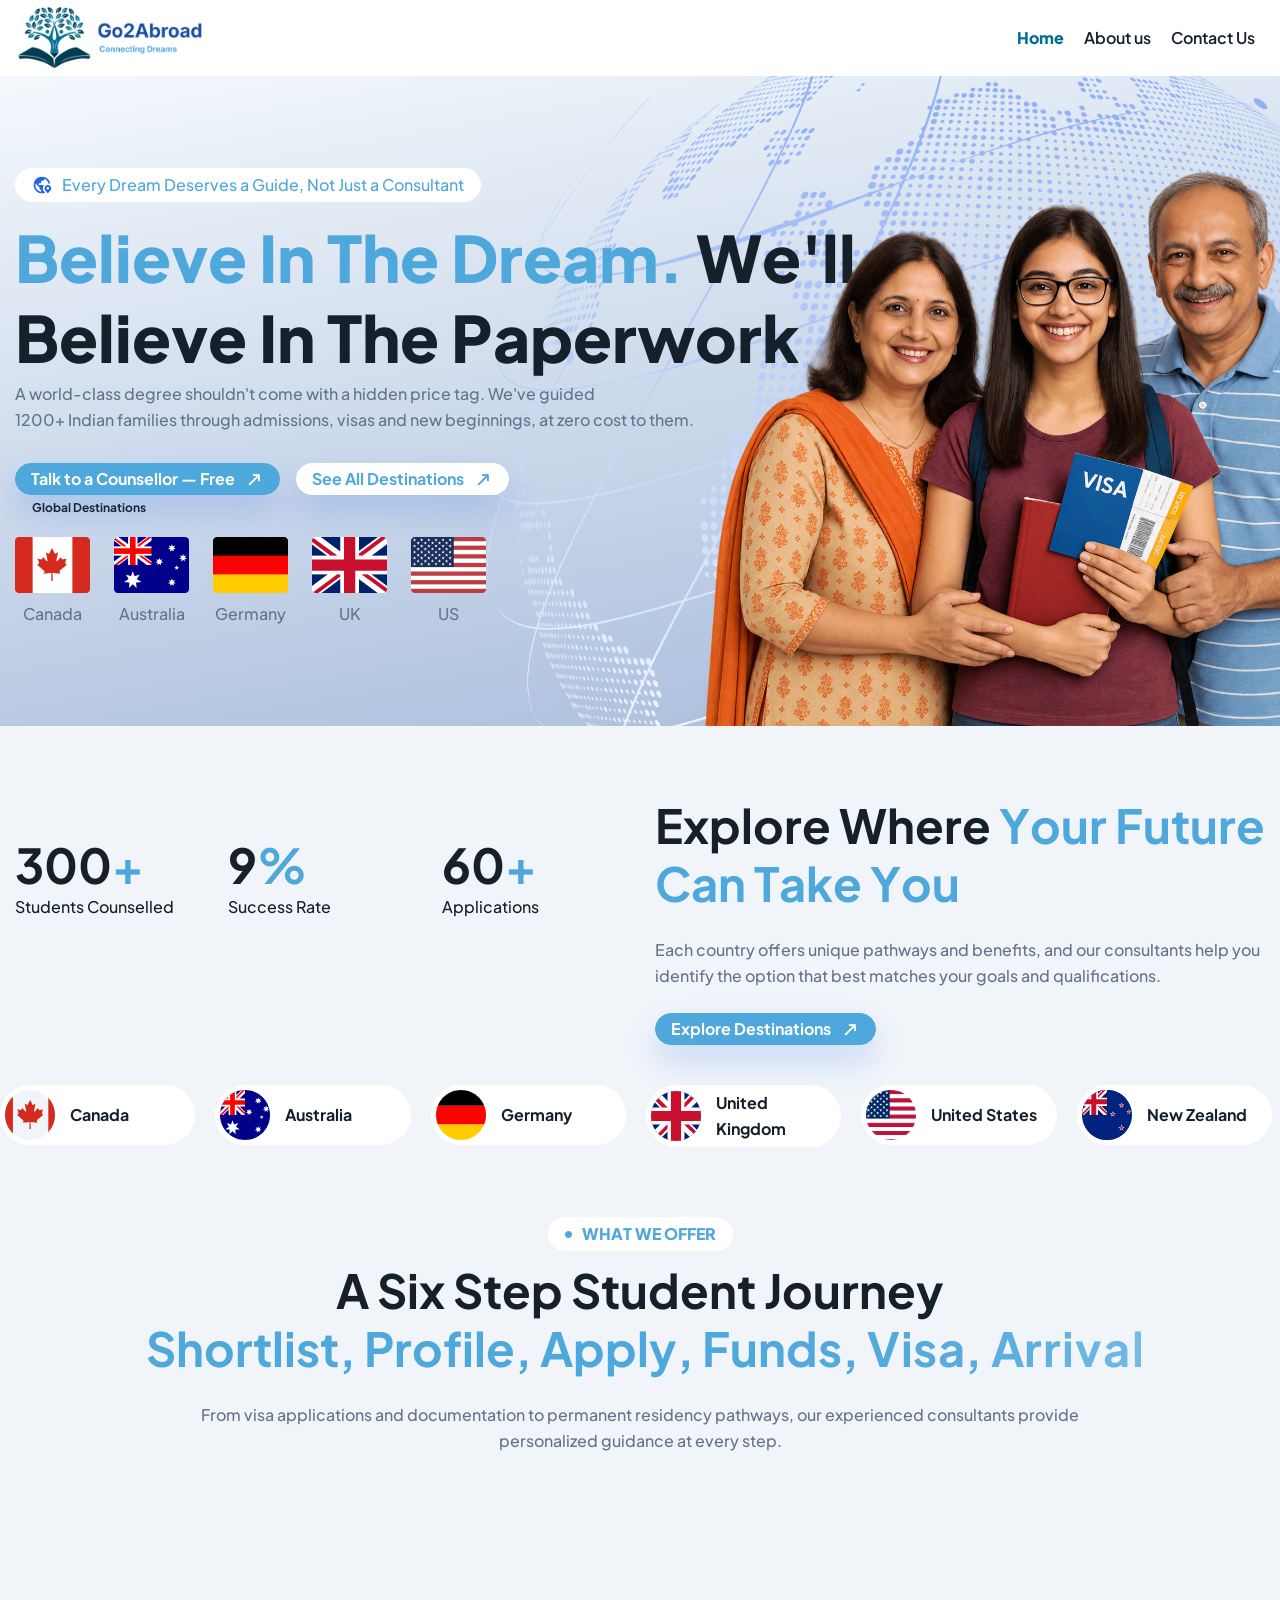
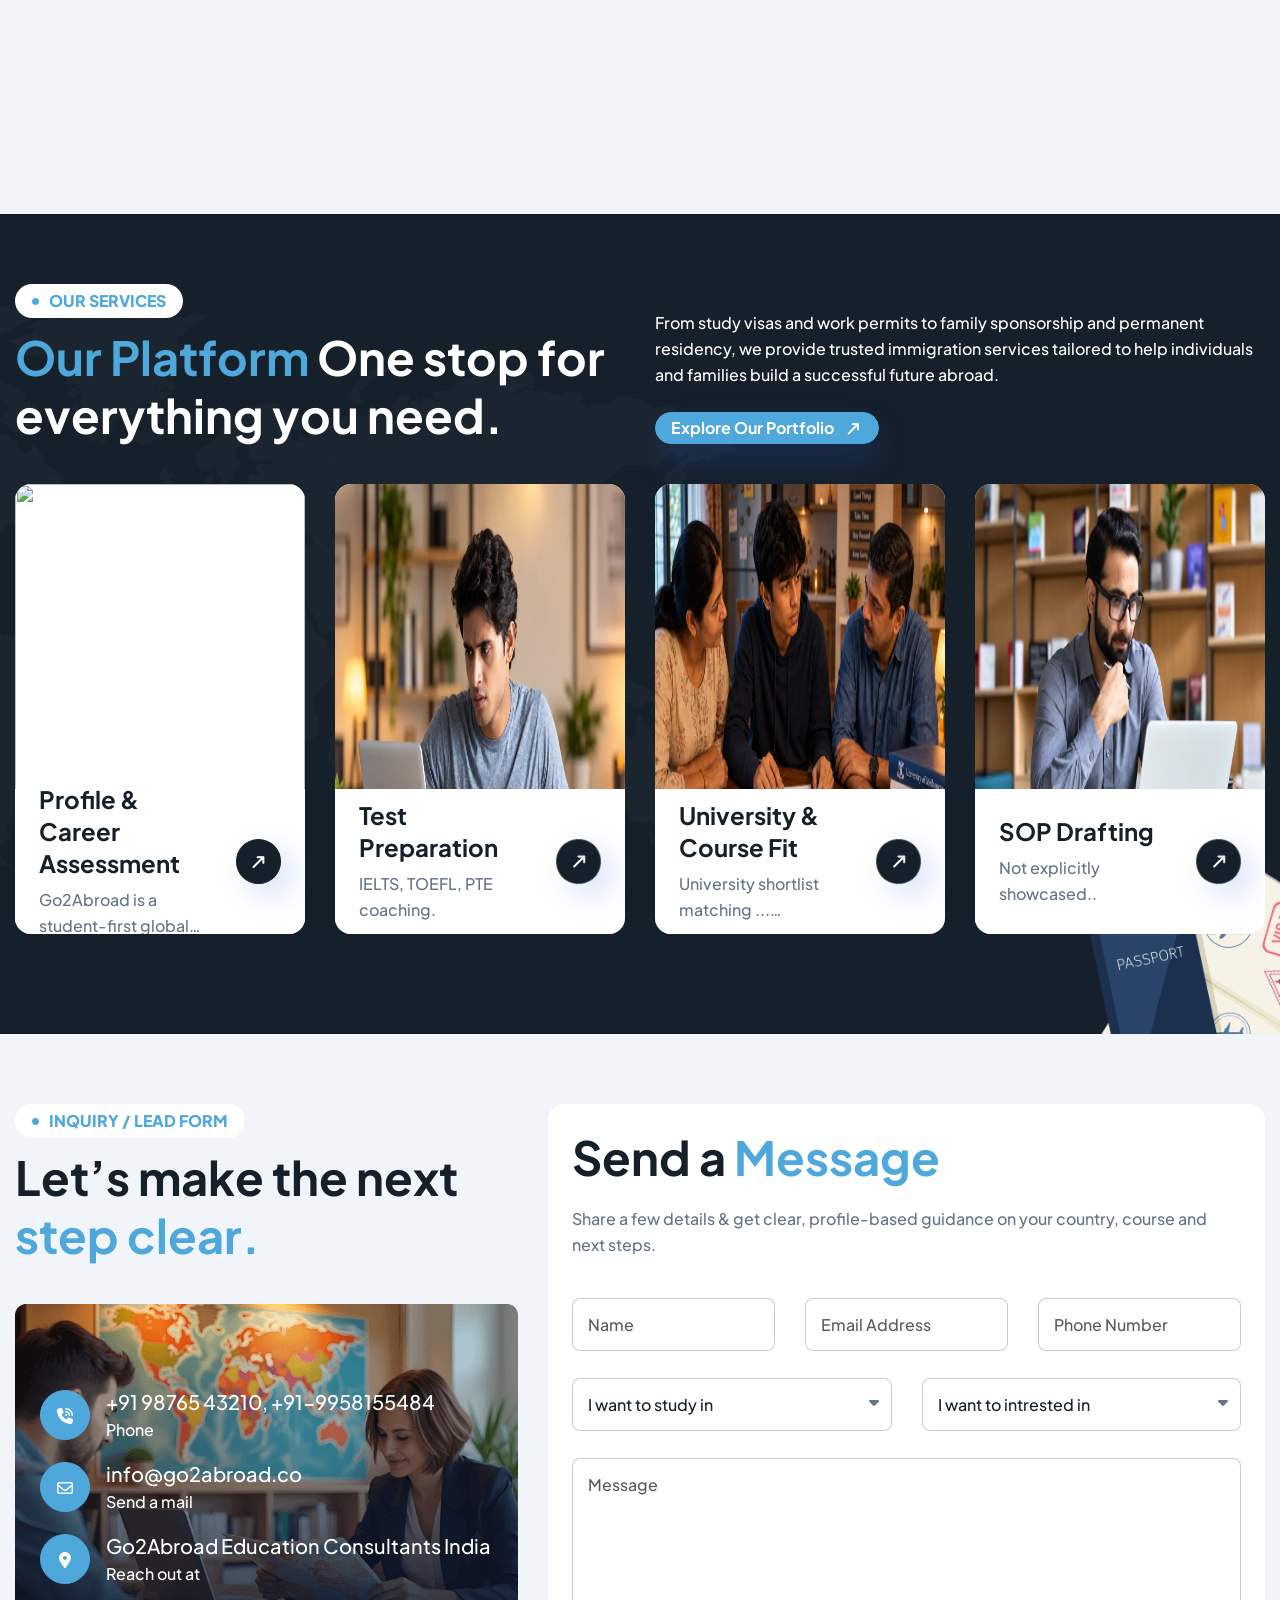
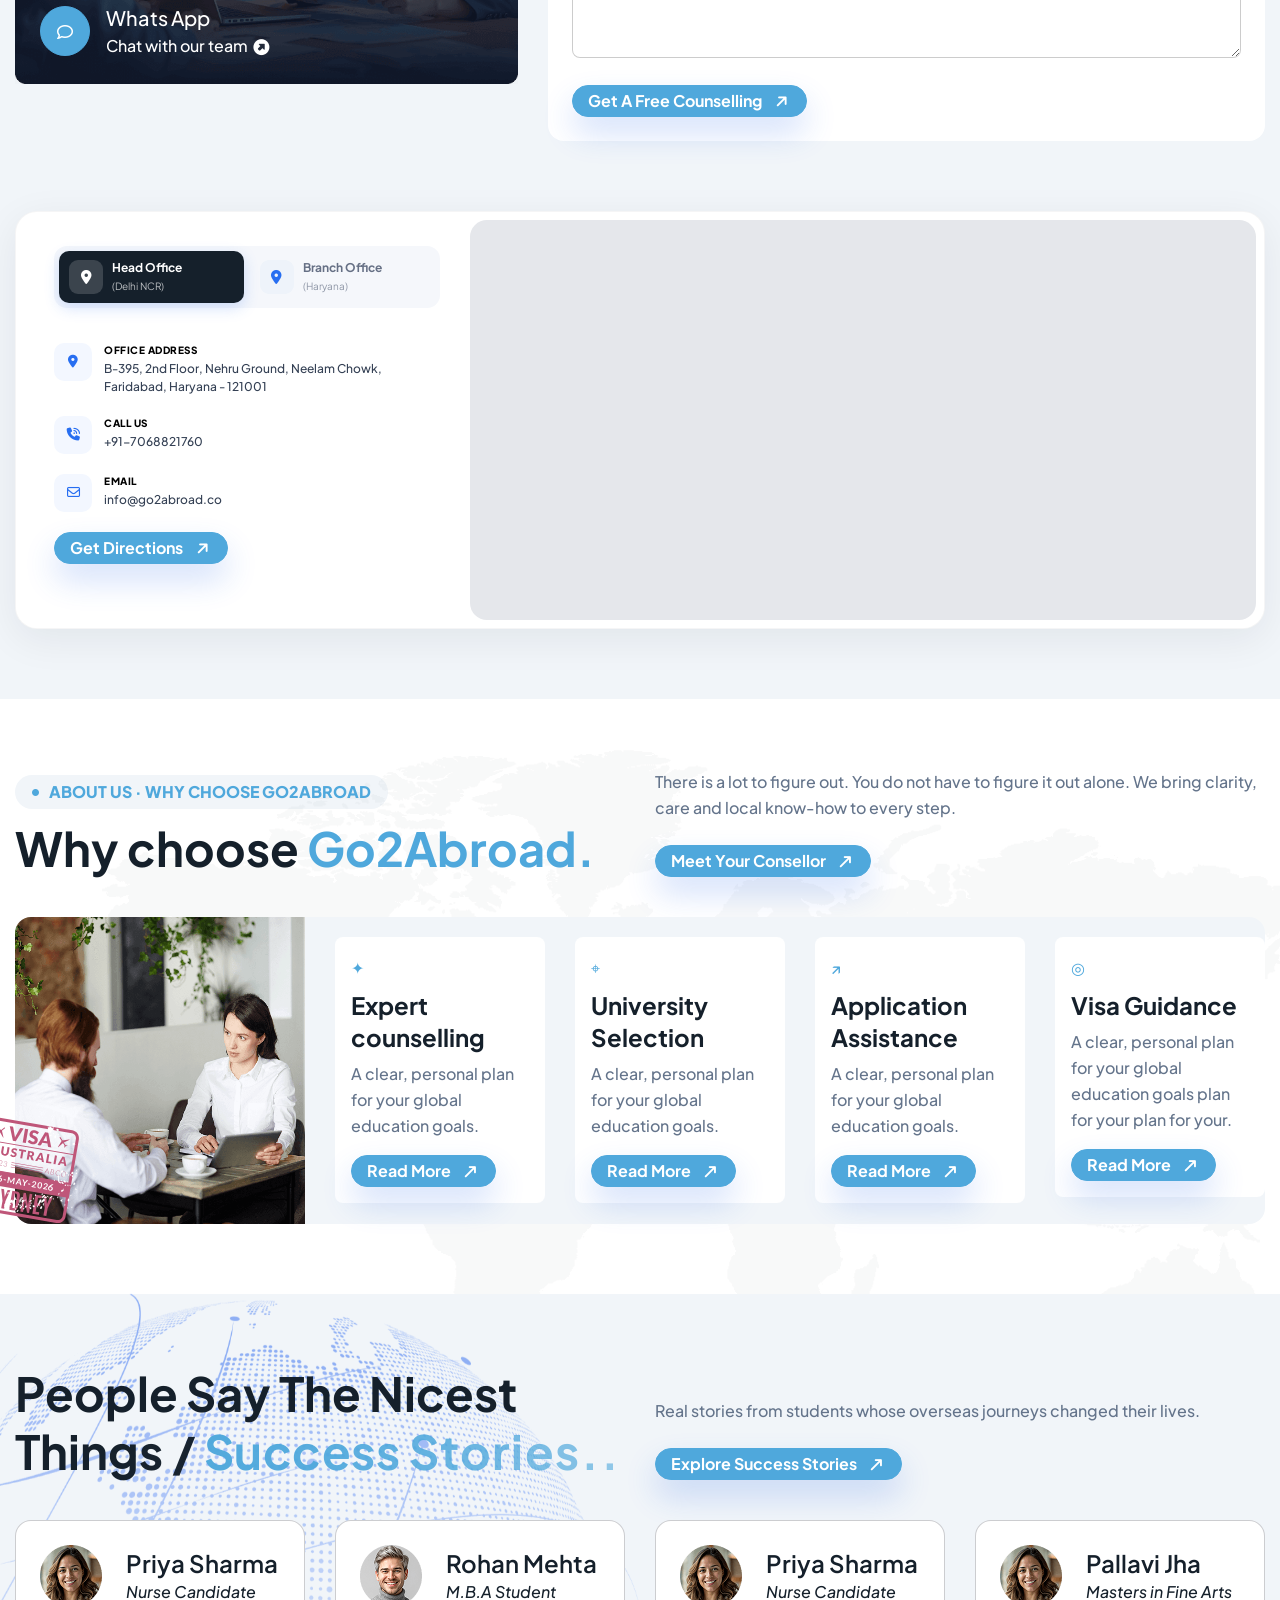
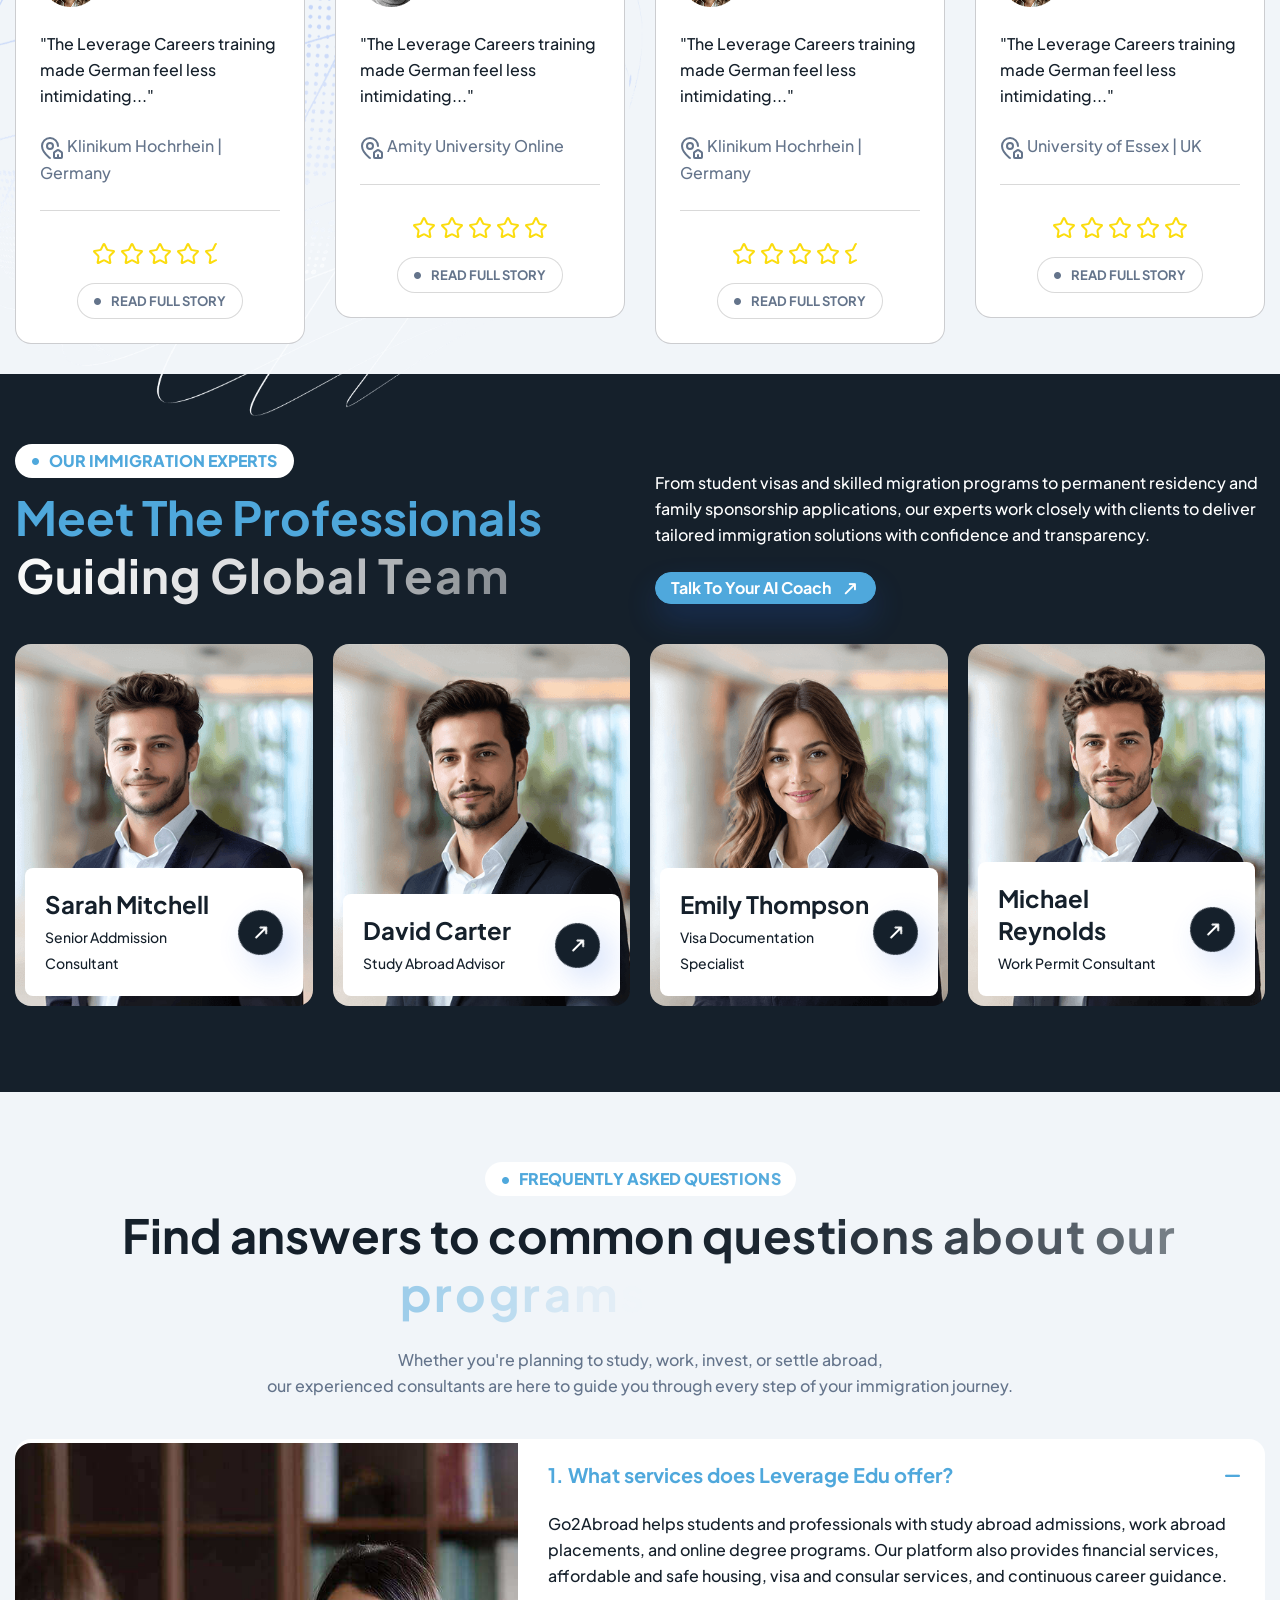
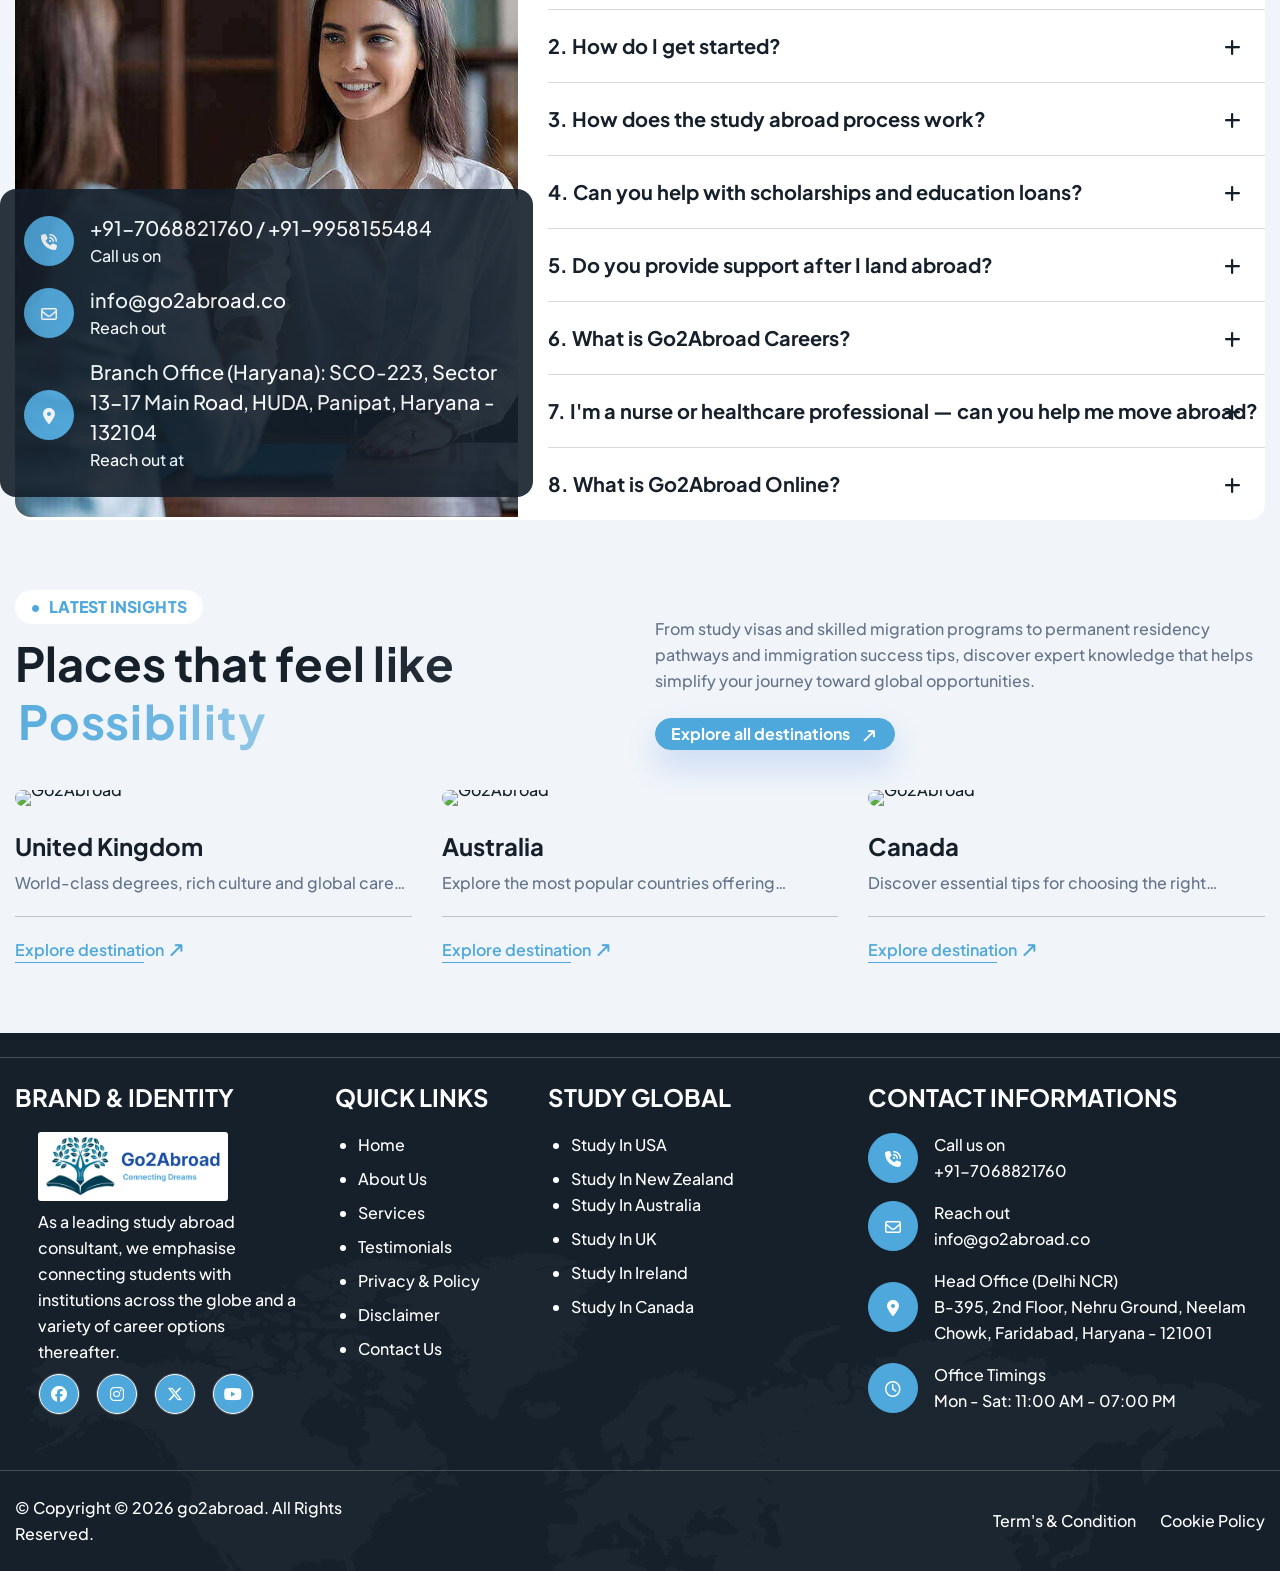
==== commit 2ad22ca7: "Add files via upload" ====
--- a/index.html
+++ b/index.html
@@ -591,7 +591,7 @@
 	  
 	  
       <!-- Services Section Start -->
-      <div class="sis-services-section sisf-page-background position-relative section">
+      <div class="sis-services-section sisf-page-background position-relative section aboutService">
          <div class="sisf-sis-top-left-image" data-aos="fade-right" data-aos-delay="400">
             <figure>
                <img src="images/page-image1.png" alt="Vistara">
--- a/css/custom.css
+++ b/css/custom.css
@@ -7011,3 +7011,7 @@
 .sis-journey-wrap.in-view #sis-journey-path{
   stroke-dashoffset: 0;
 }
+
+.aboutService .sisf-e-content {
+    height: 145px;
+}
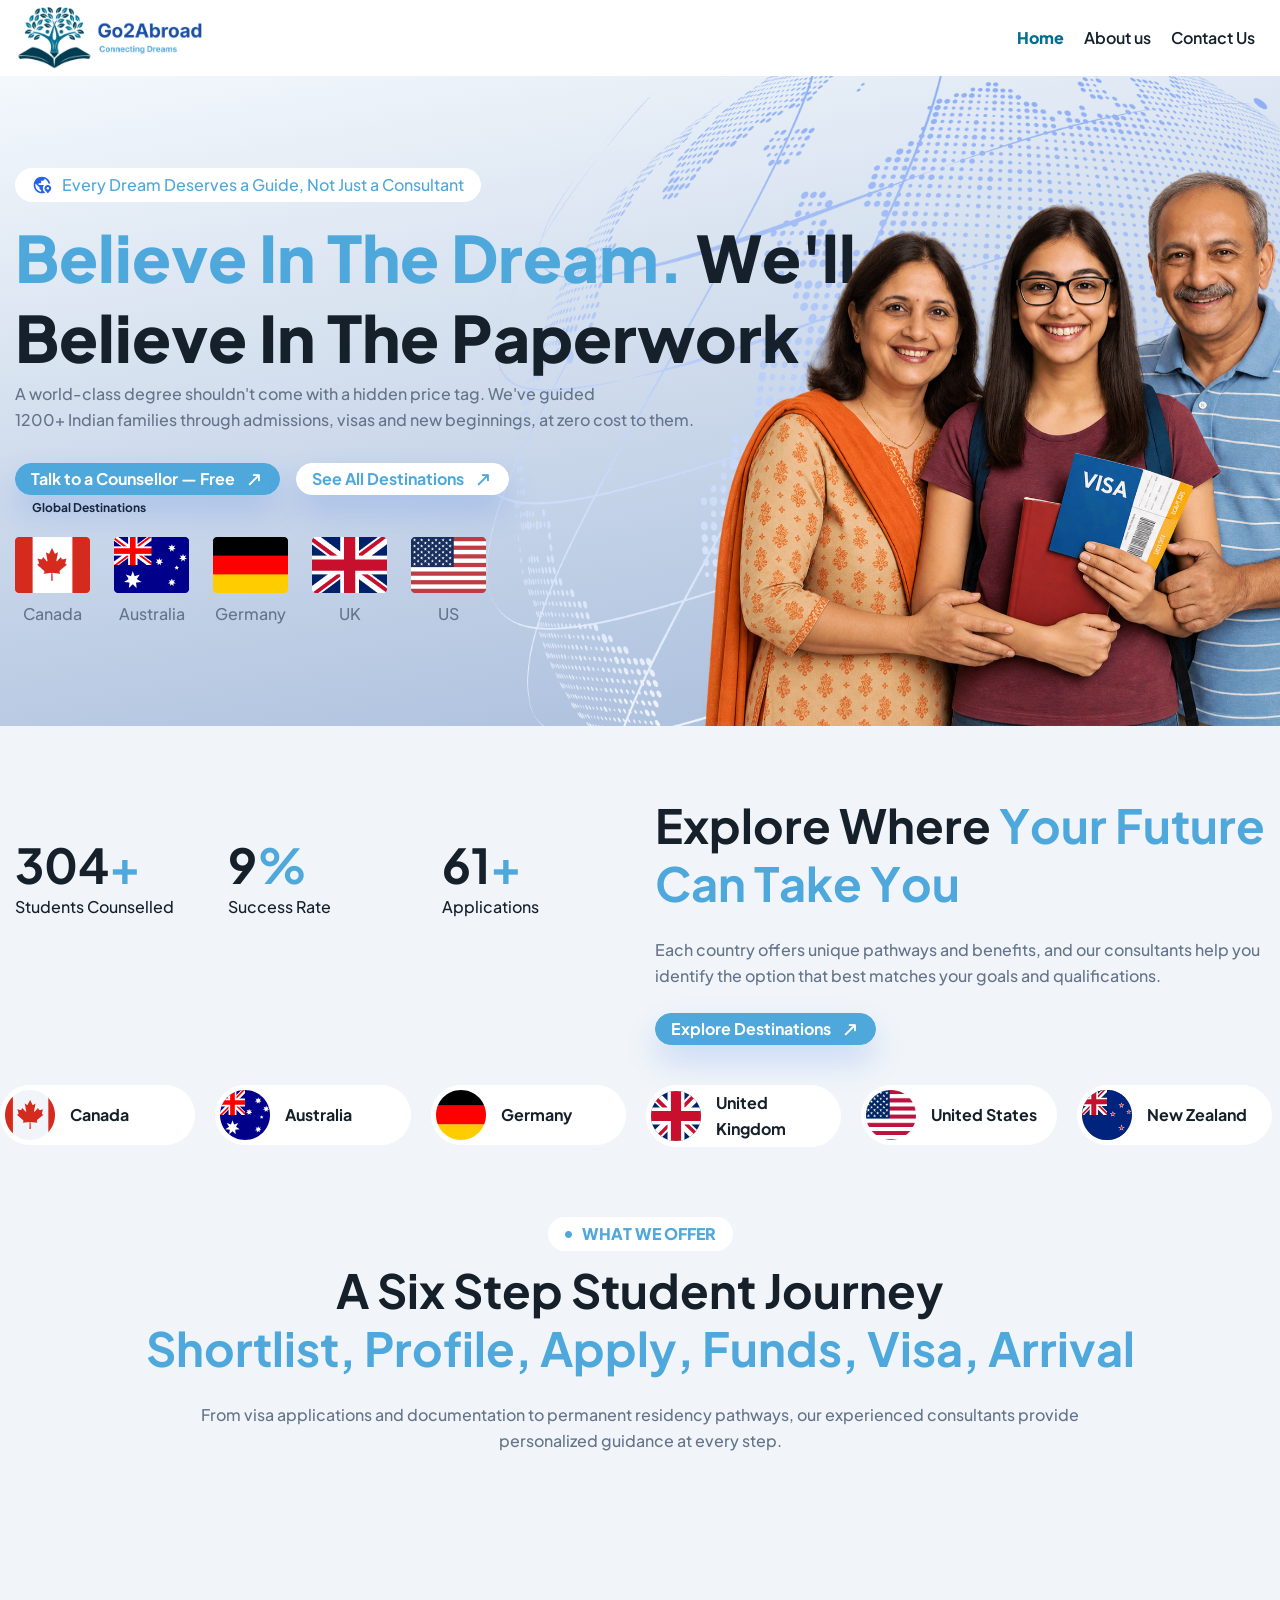
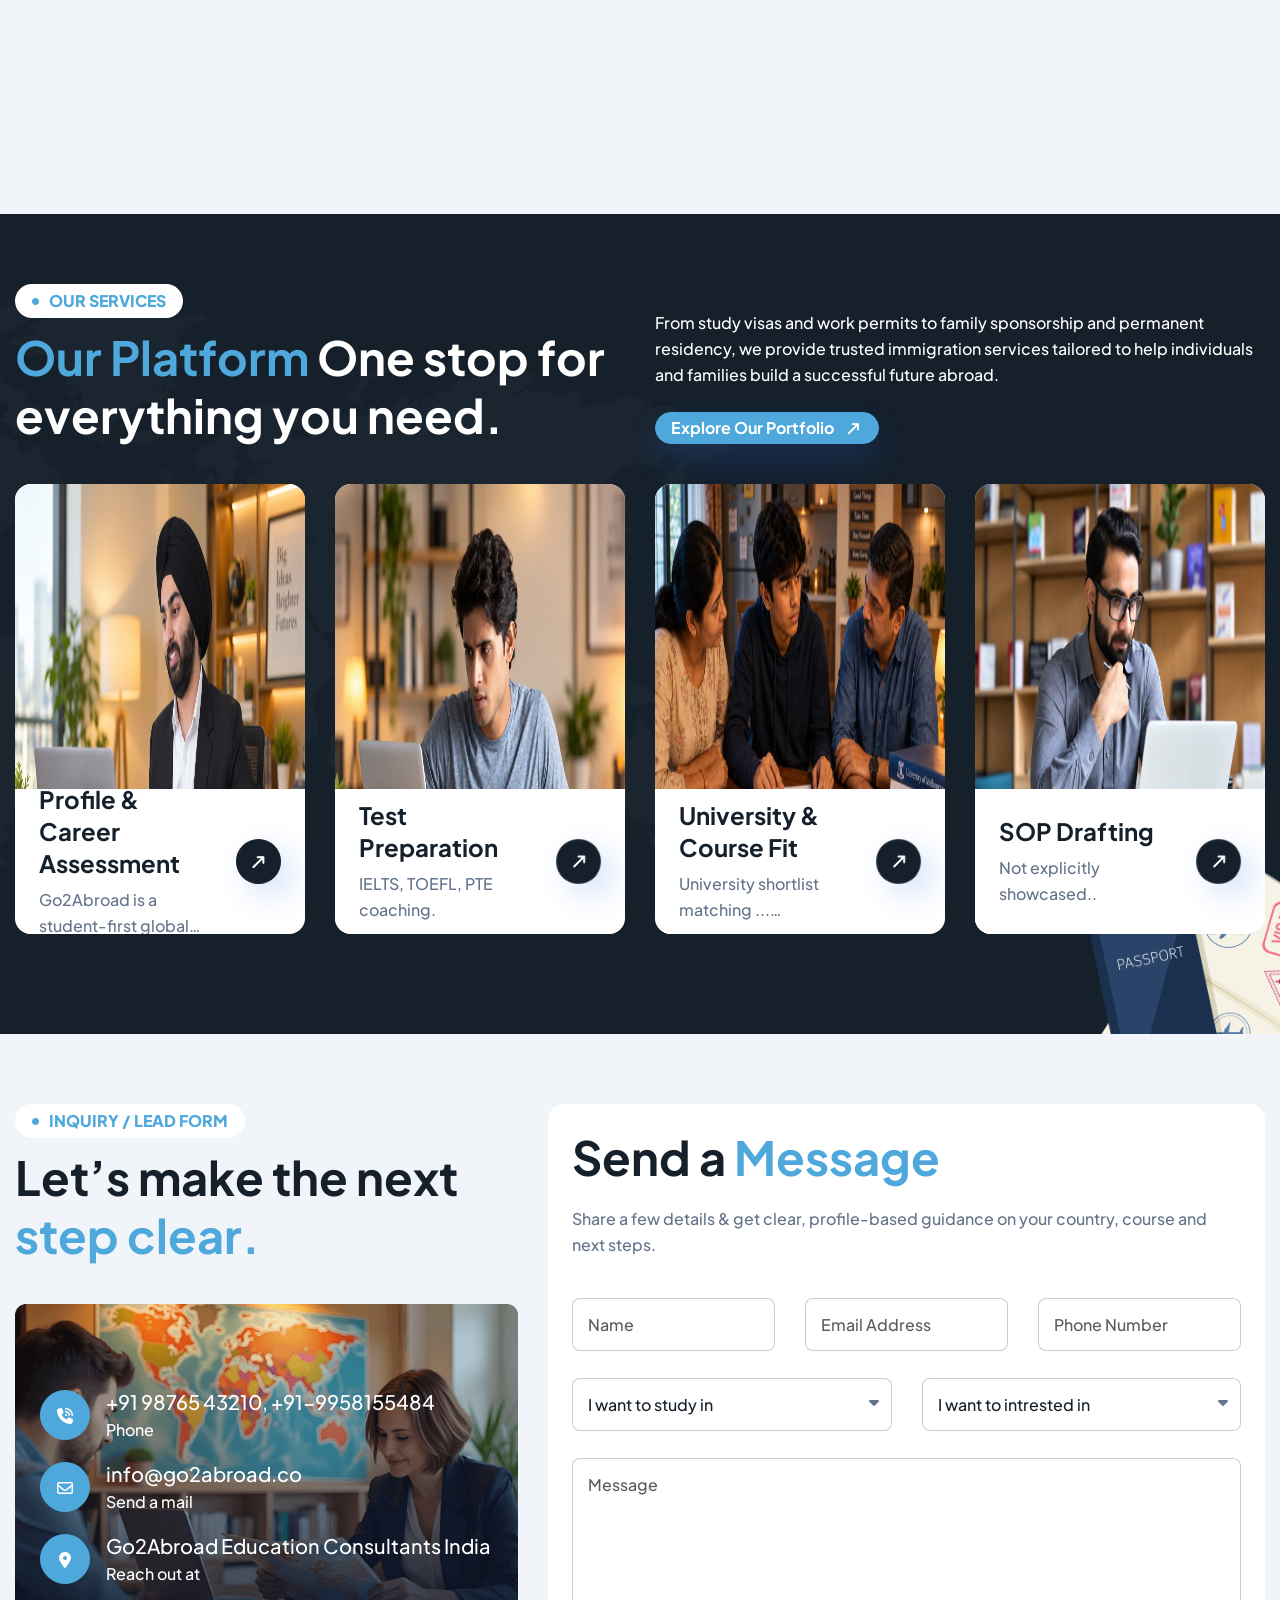
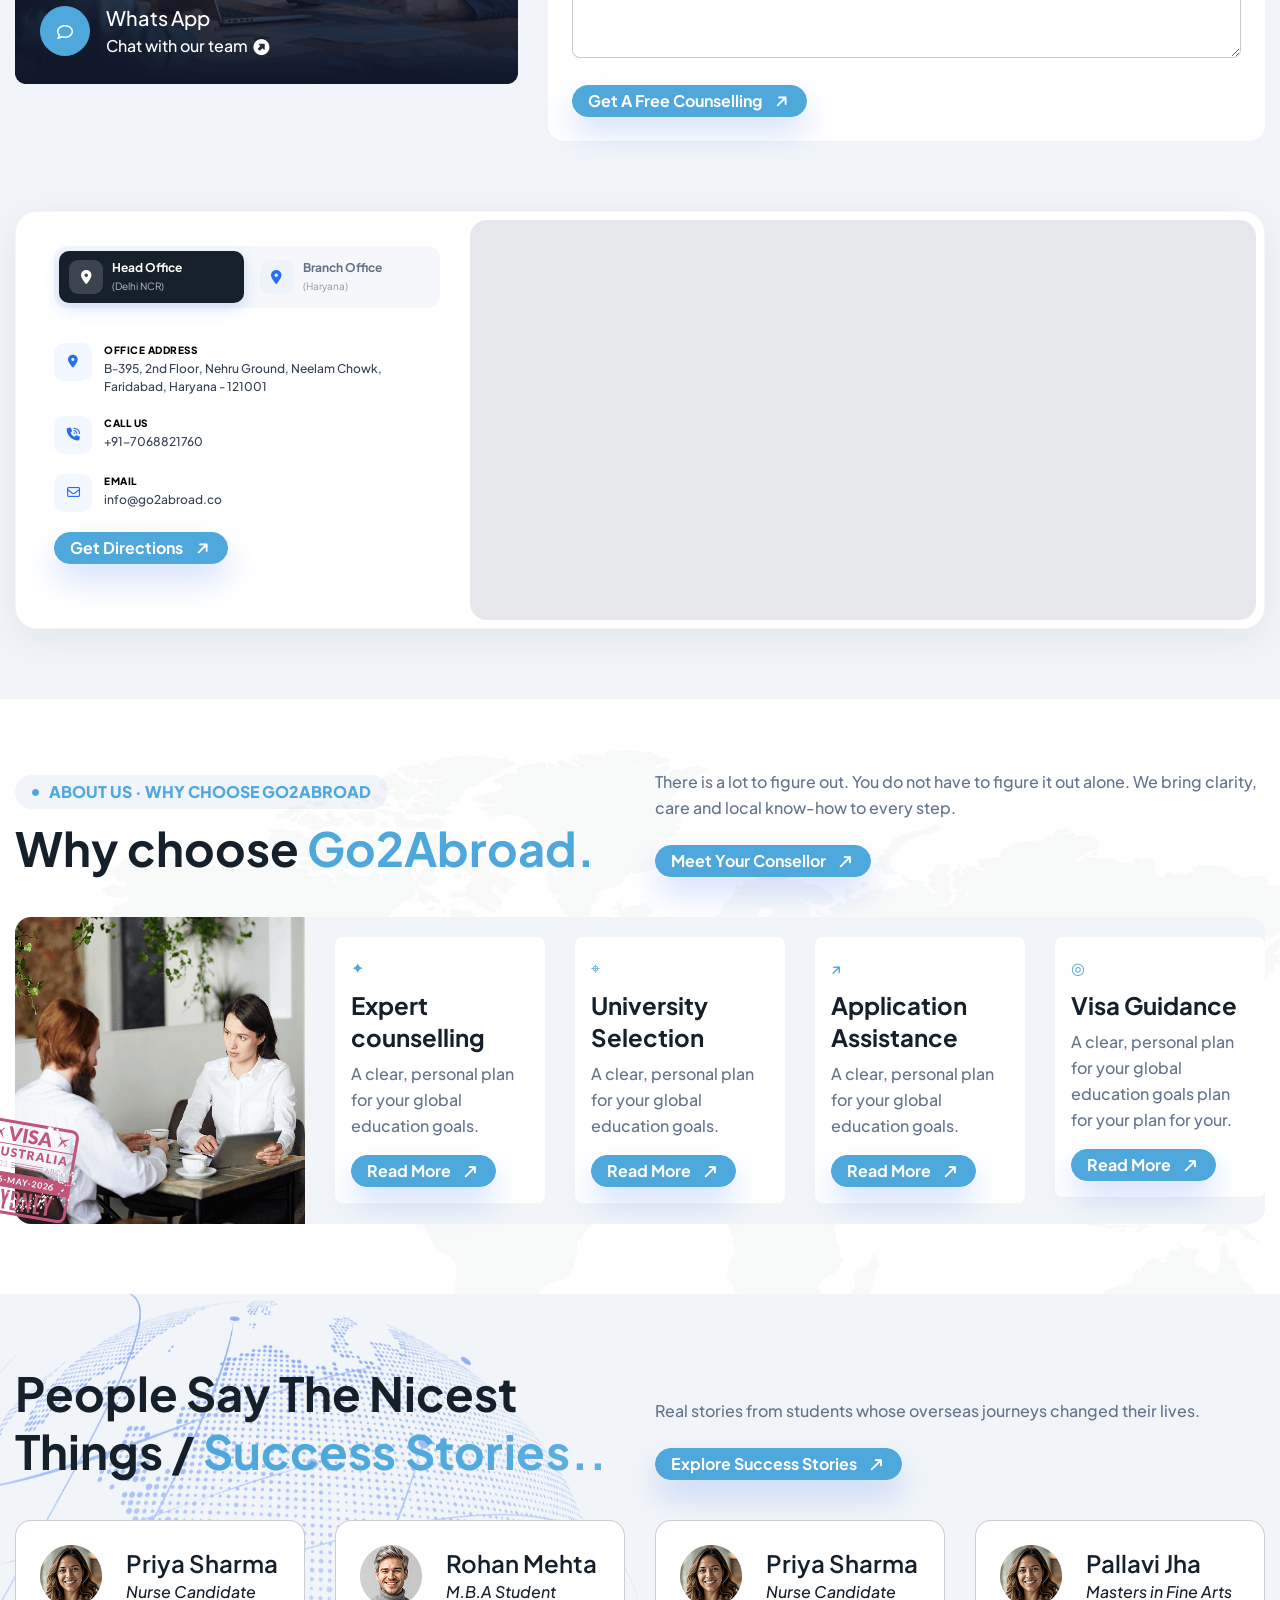
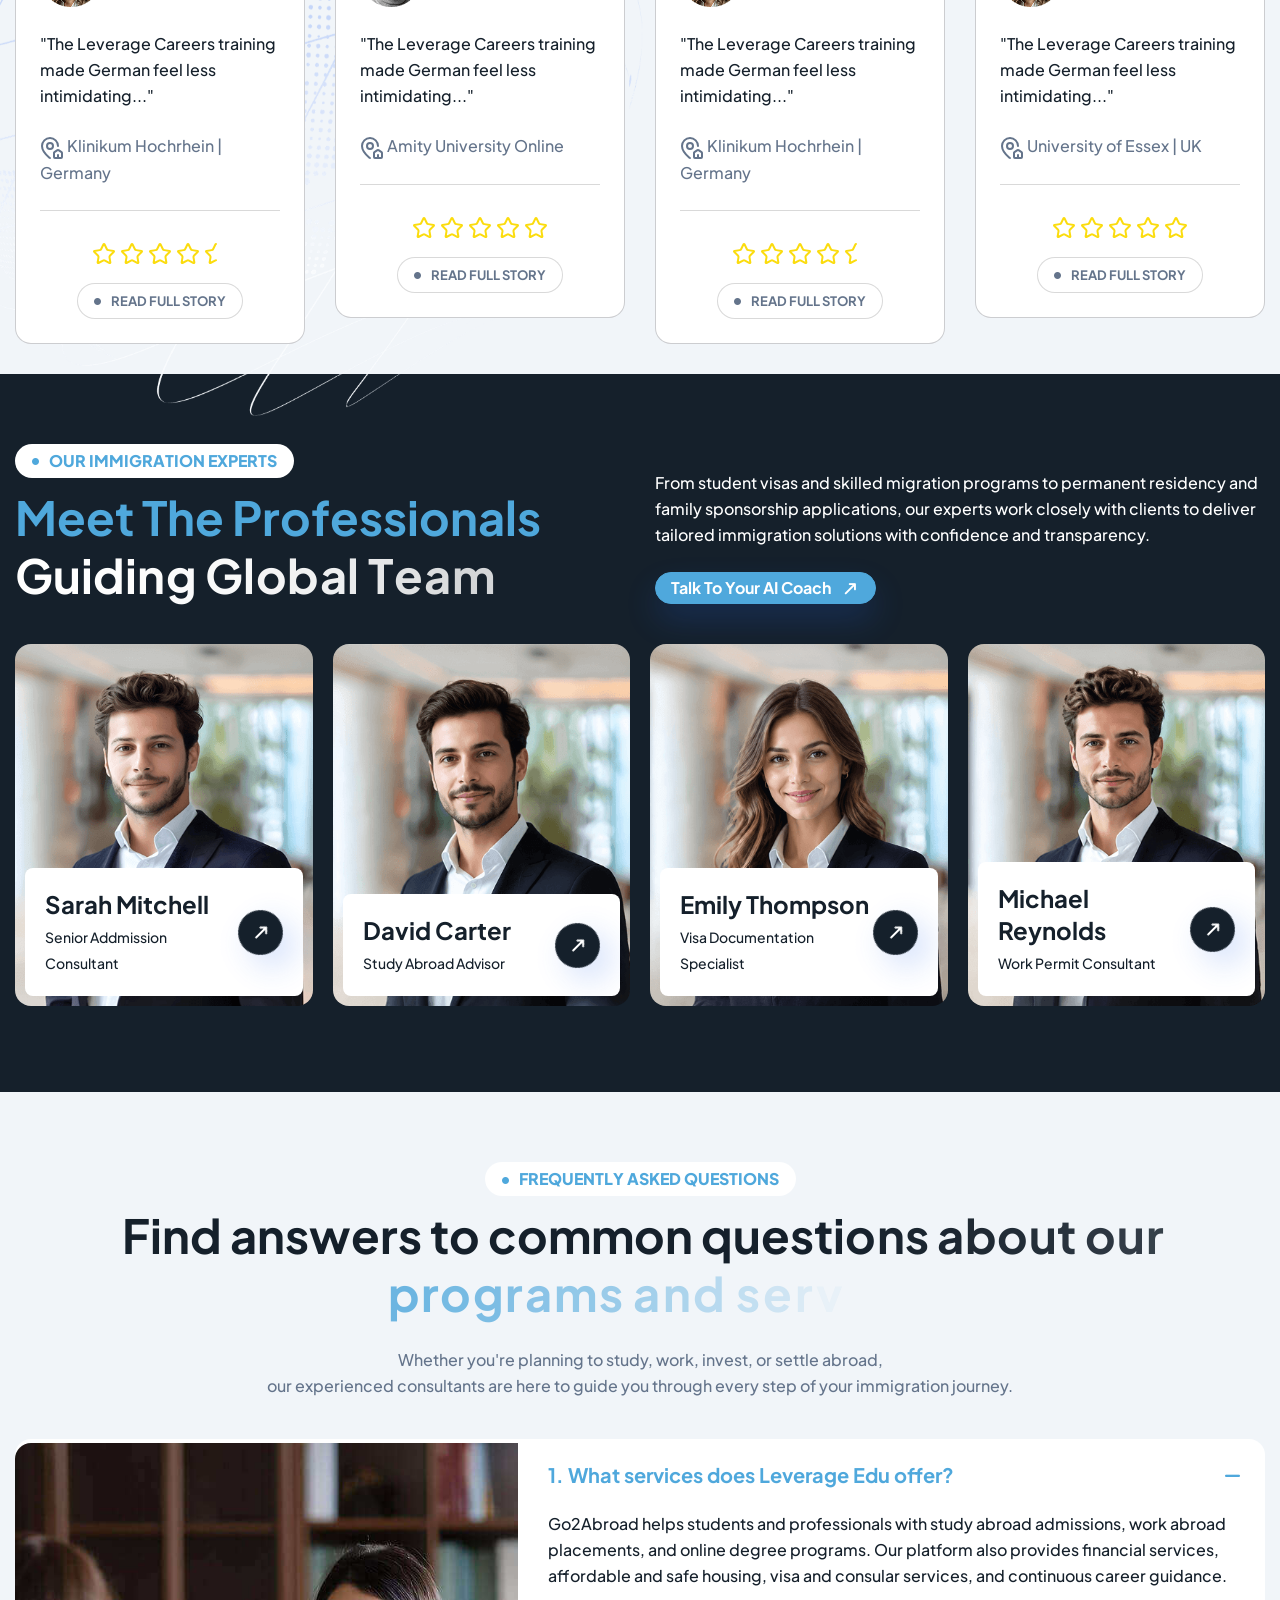
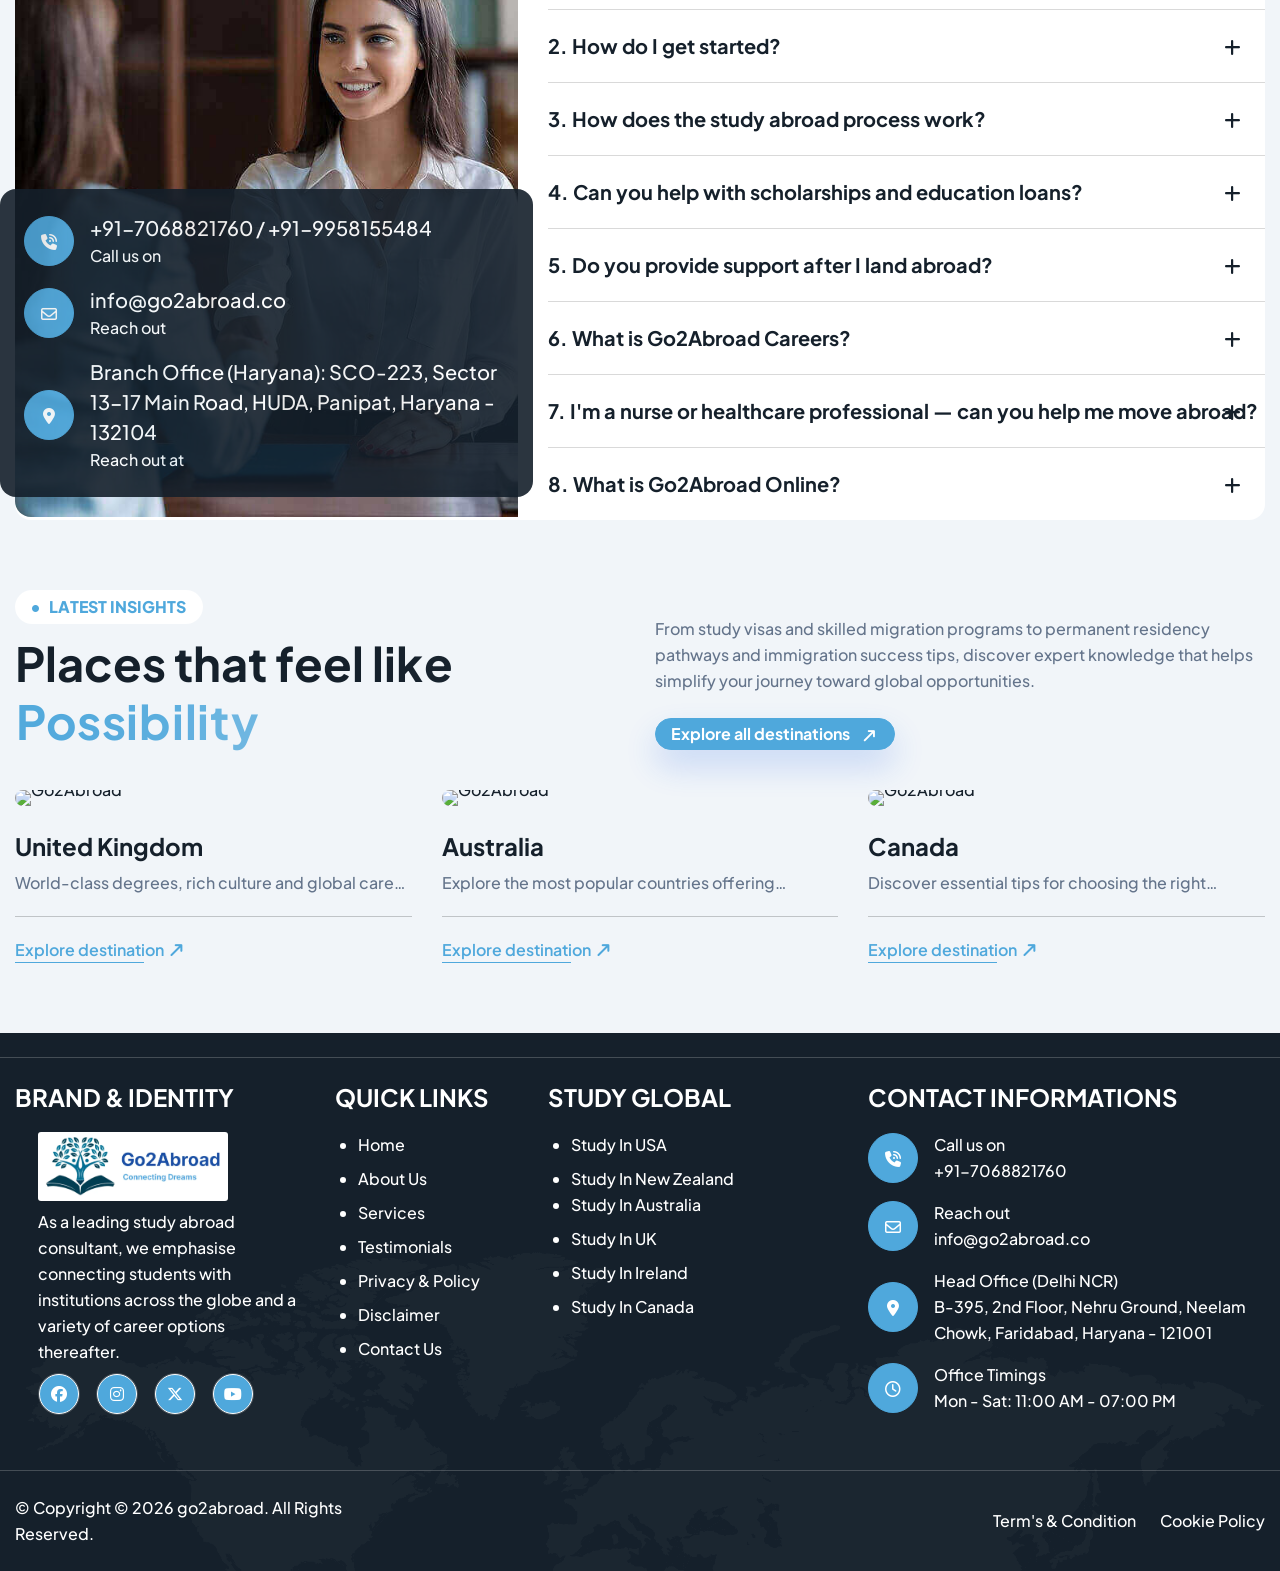
==== commit 7b3d2b28: "Add files via upload" ====
--- a/index.html
+++ b/index.html
@@ -632,7 +632,7 @@
                         <div class="sisf-service-image position-relative">
                            <a href="#" class="sisf-sis-page-link">
                               <figure class="sis-image-anime">
-                                 <img src="images/service-image-1.PNG" class="w-100" alt="" style="HEIGHT: 50vh;">
+                                 <img src="images/service-image-1.png" class="w-100" alt="" style="HEIGHT: 50vh;">
                               </figure>
                            </a>
                         </div>
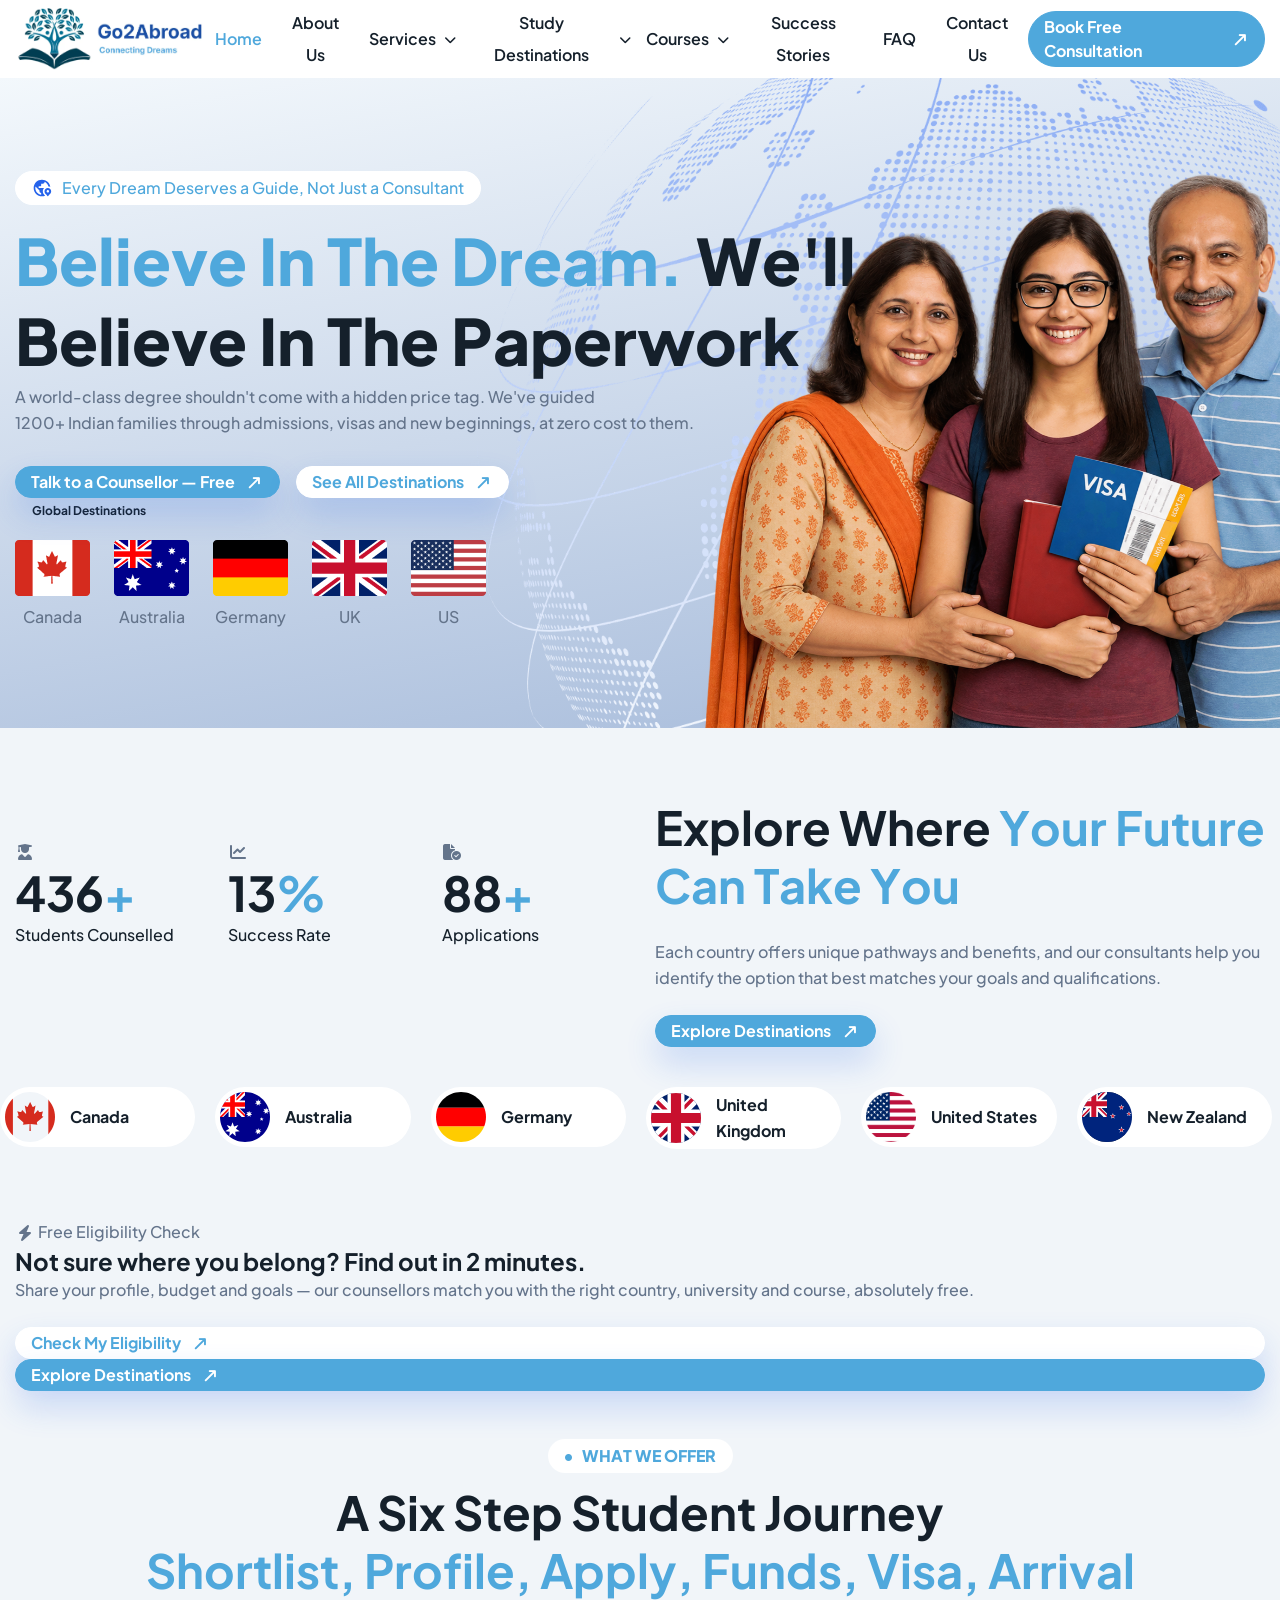
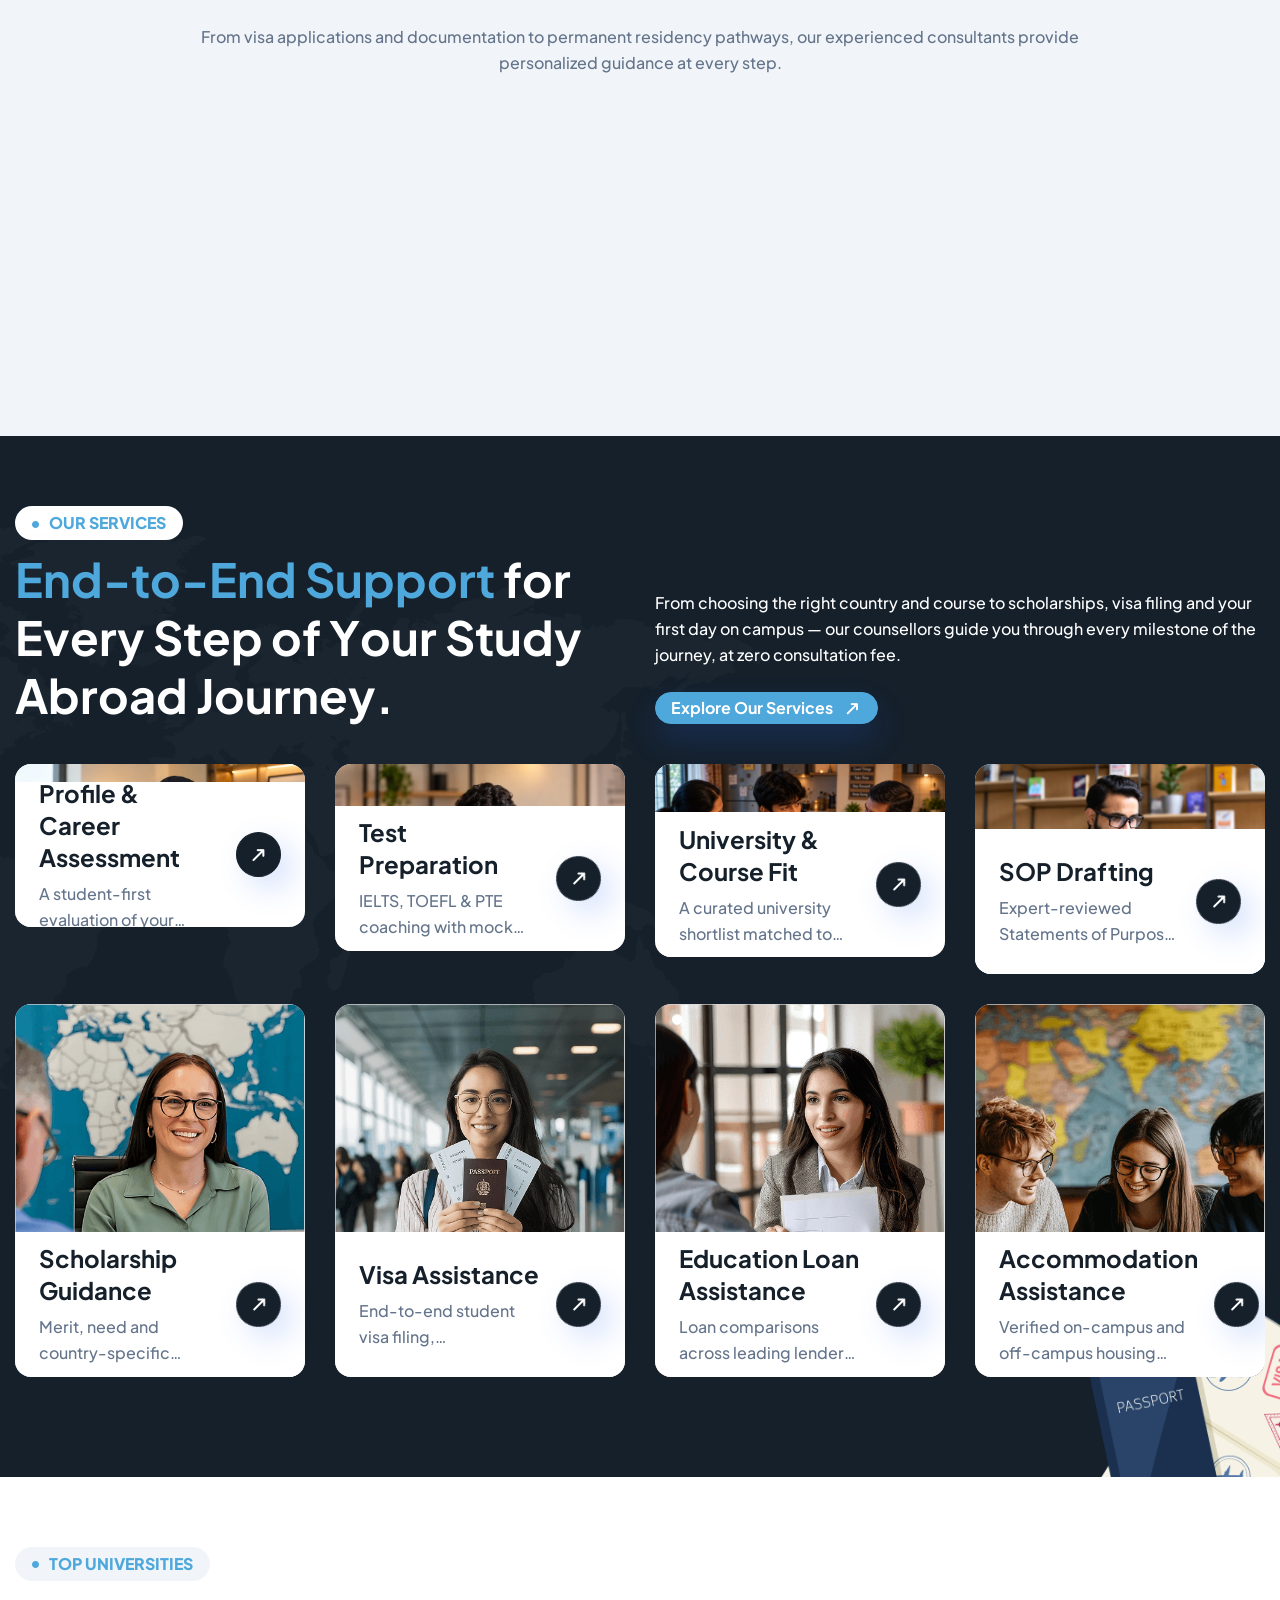
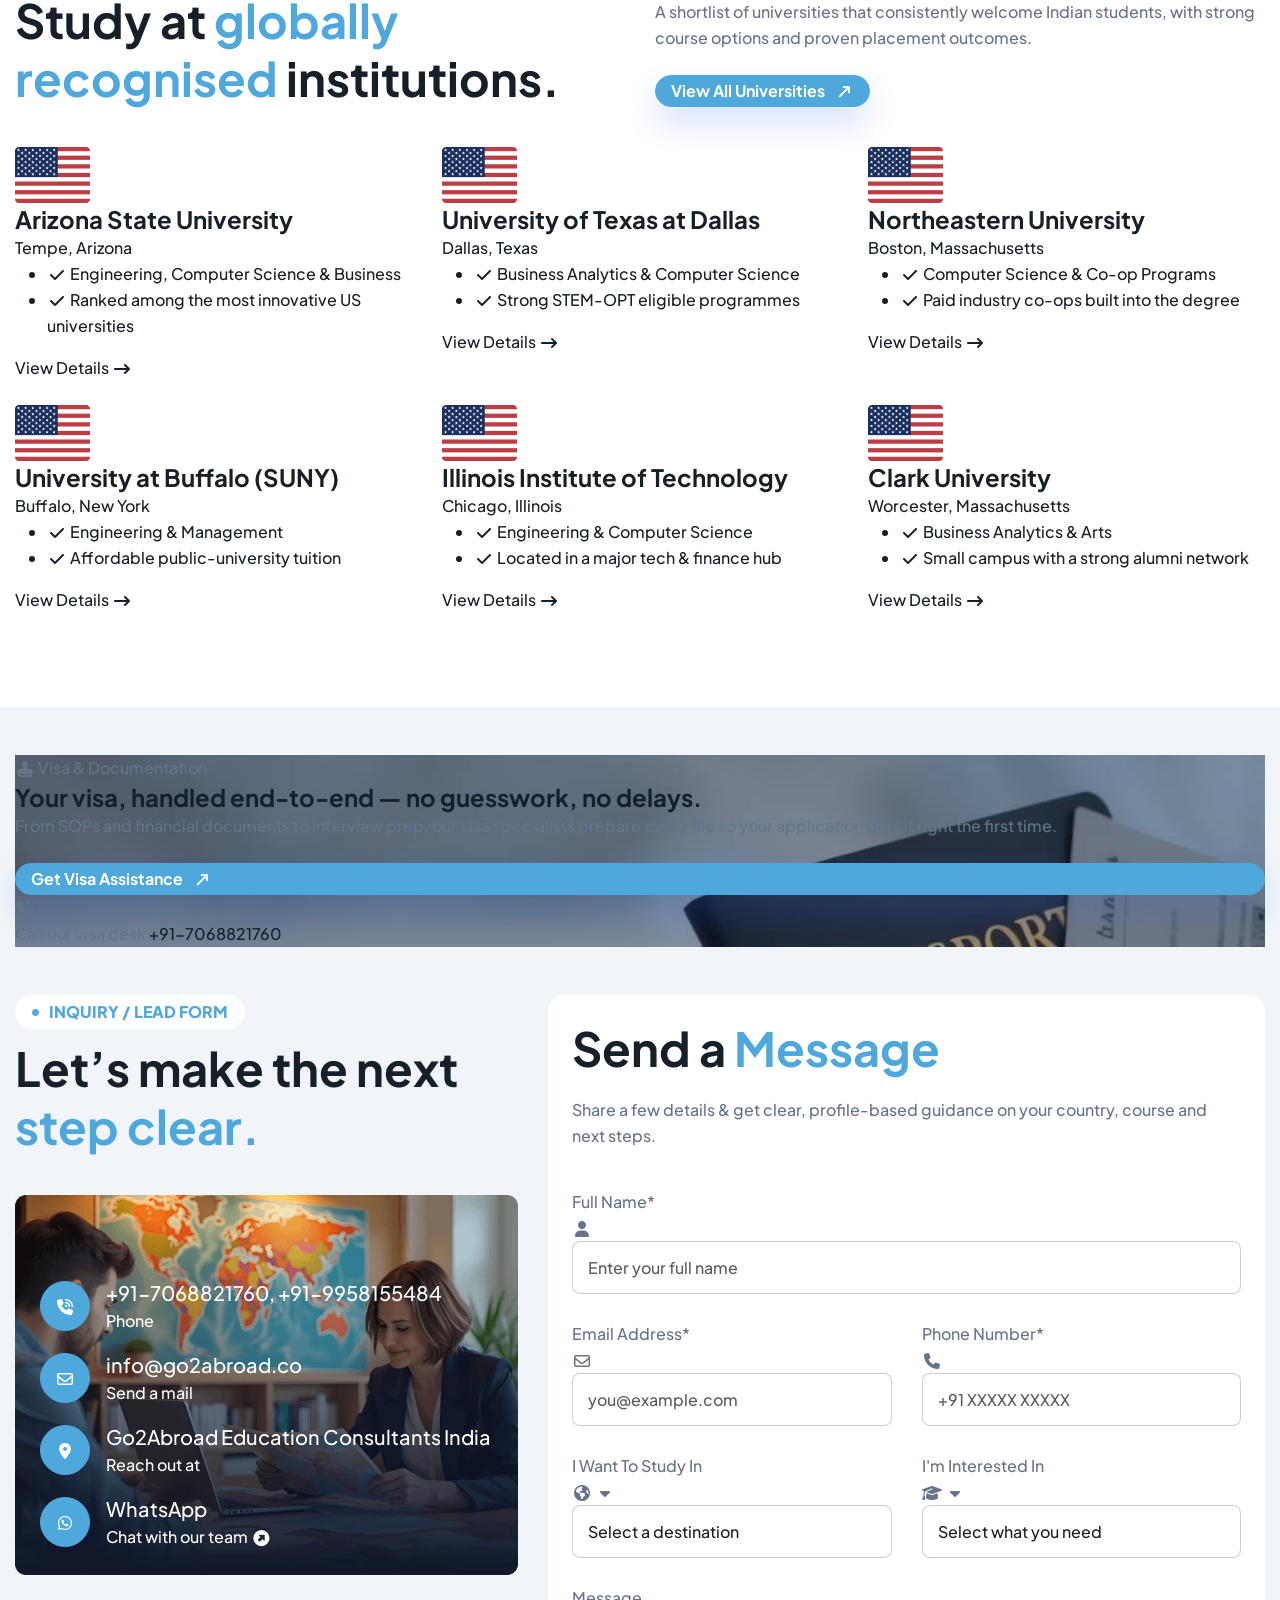
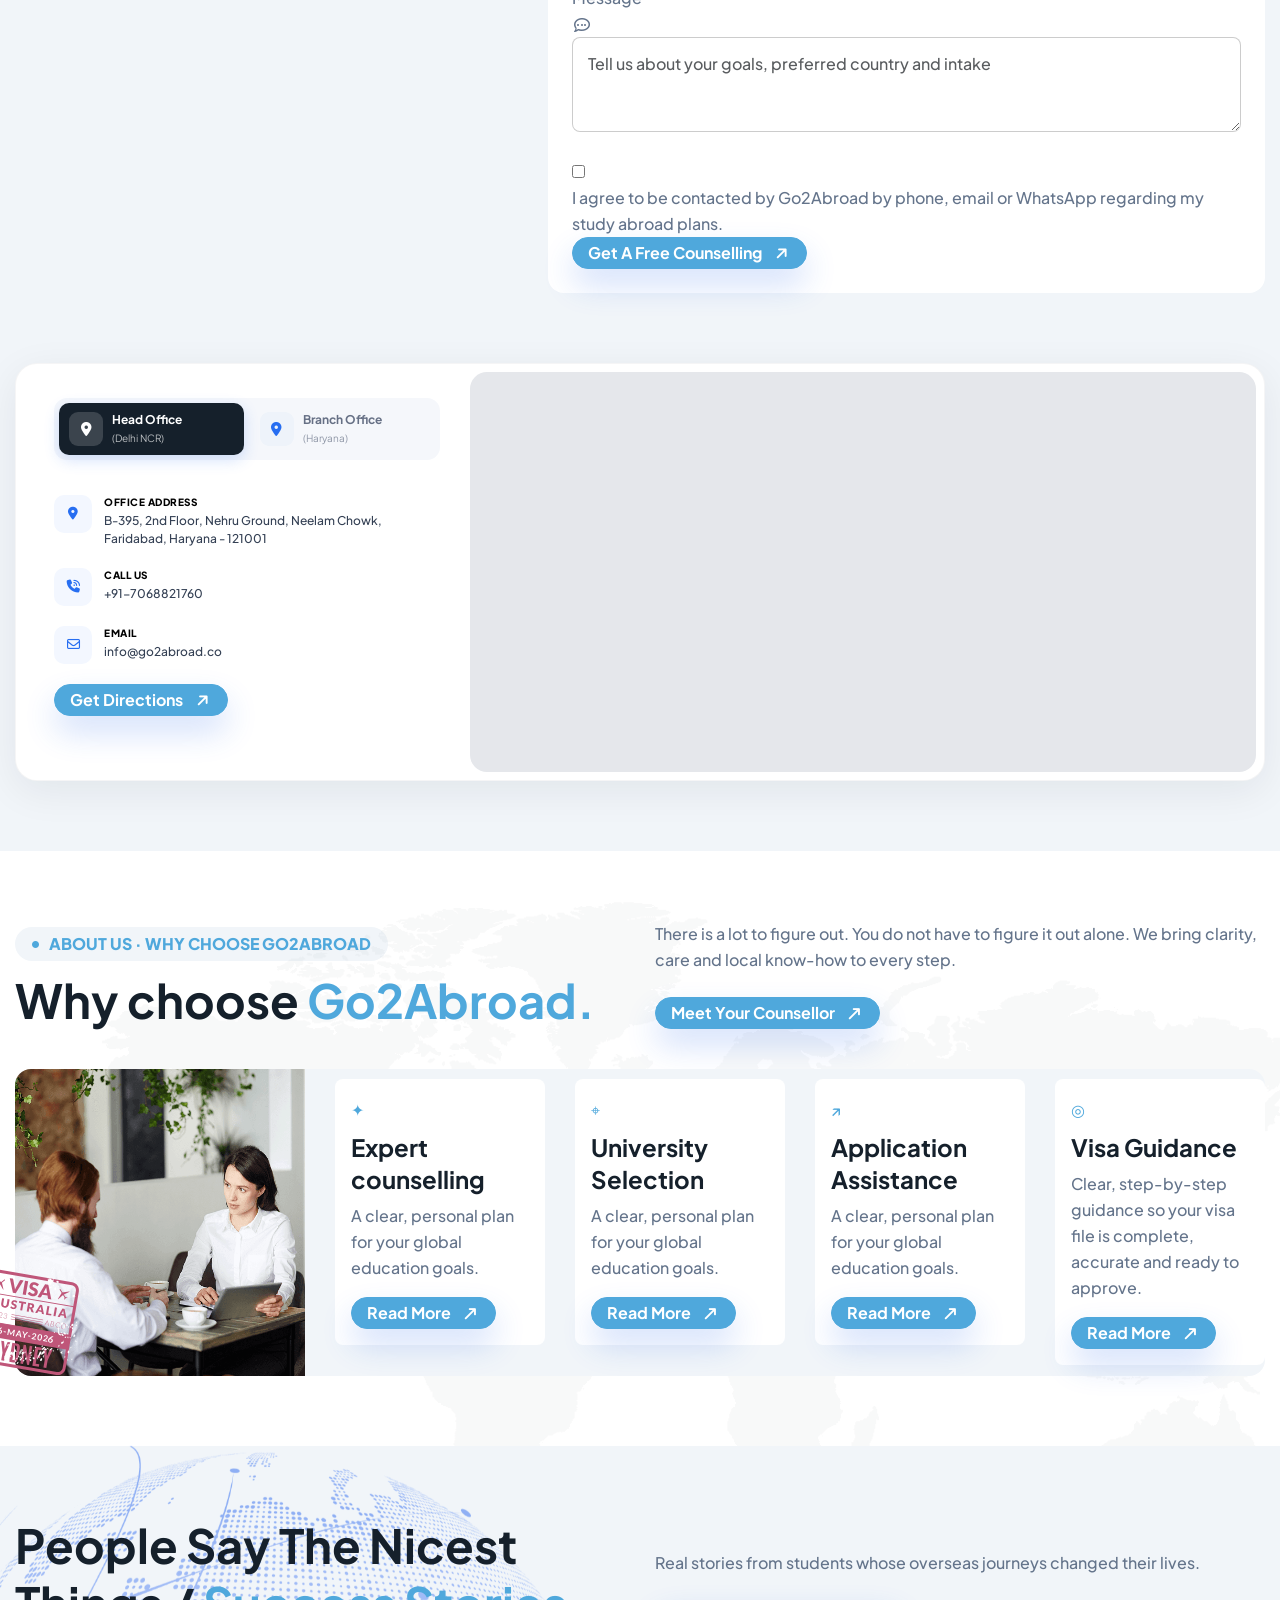
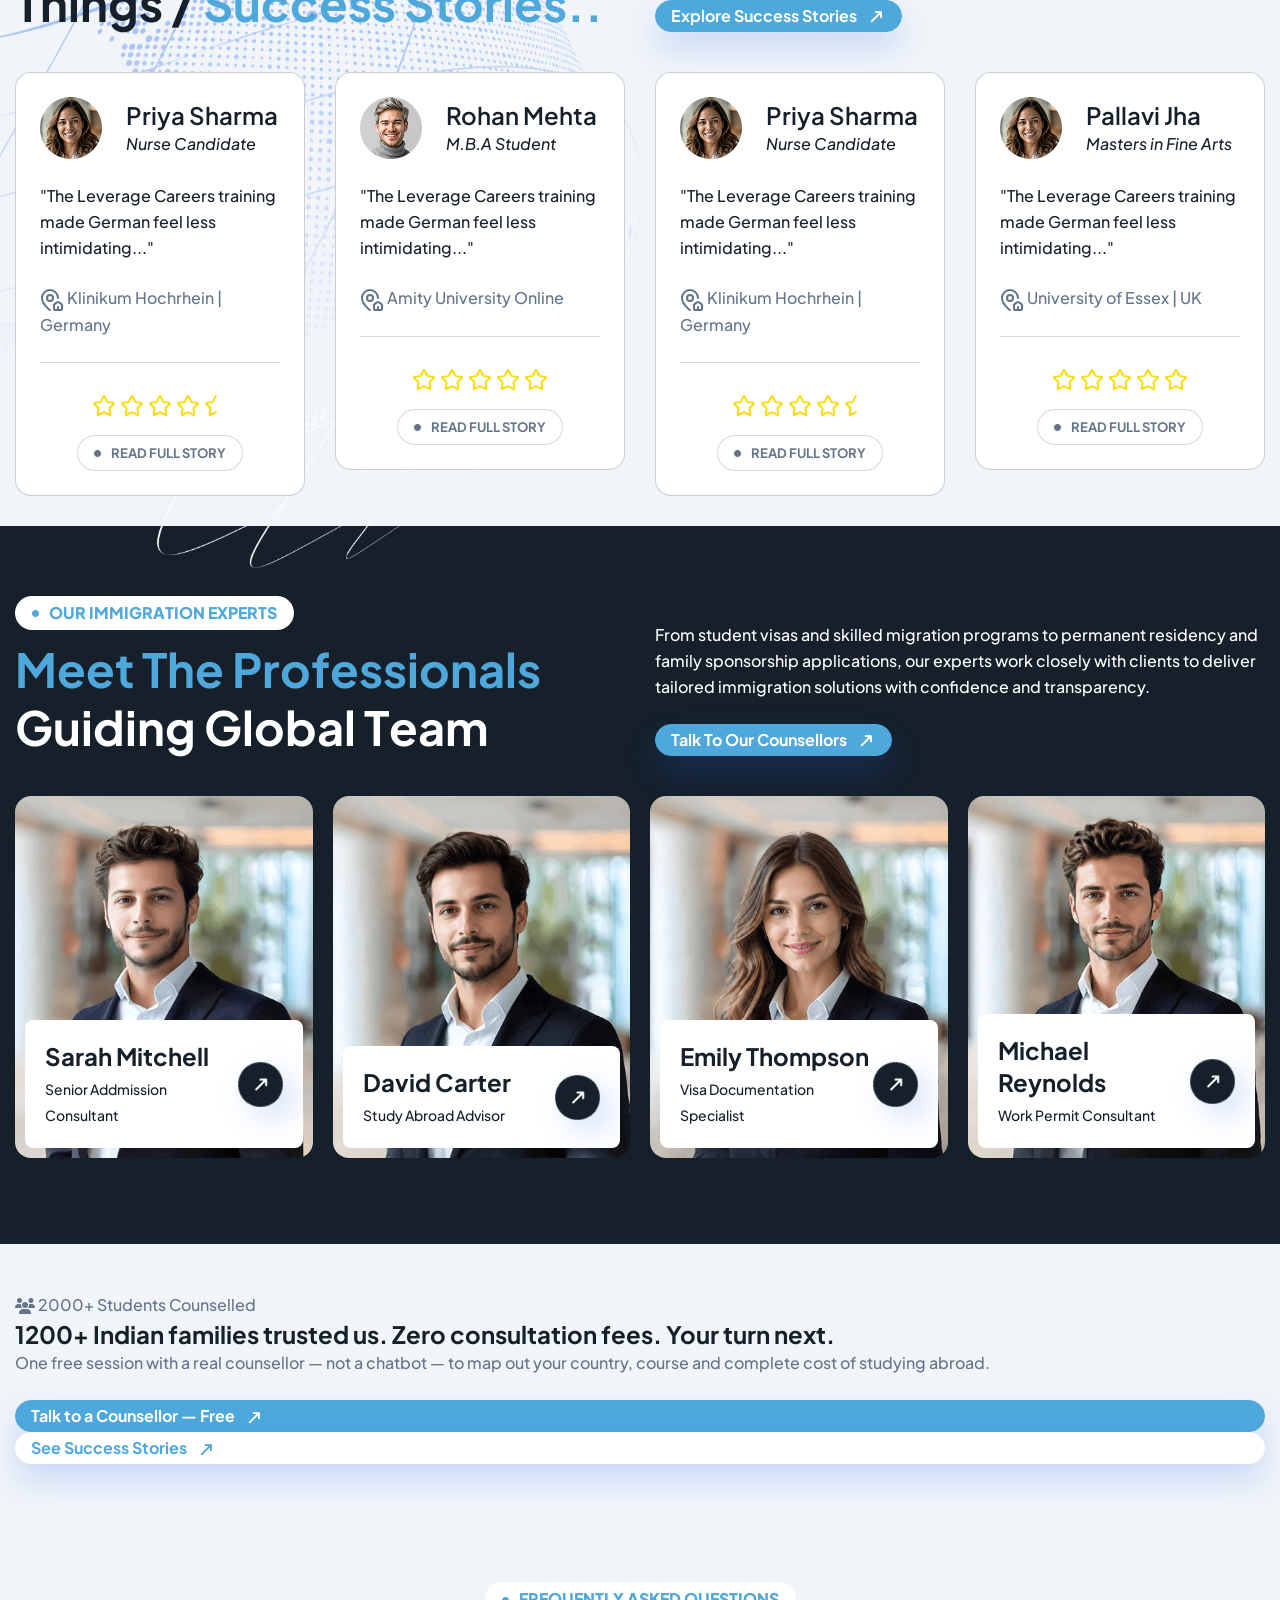
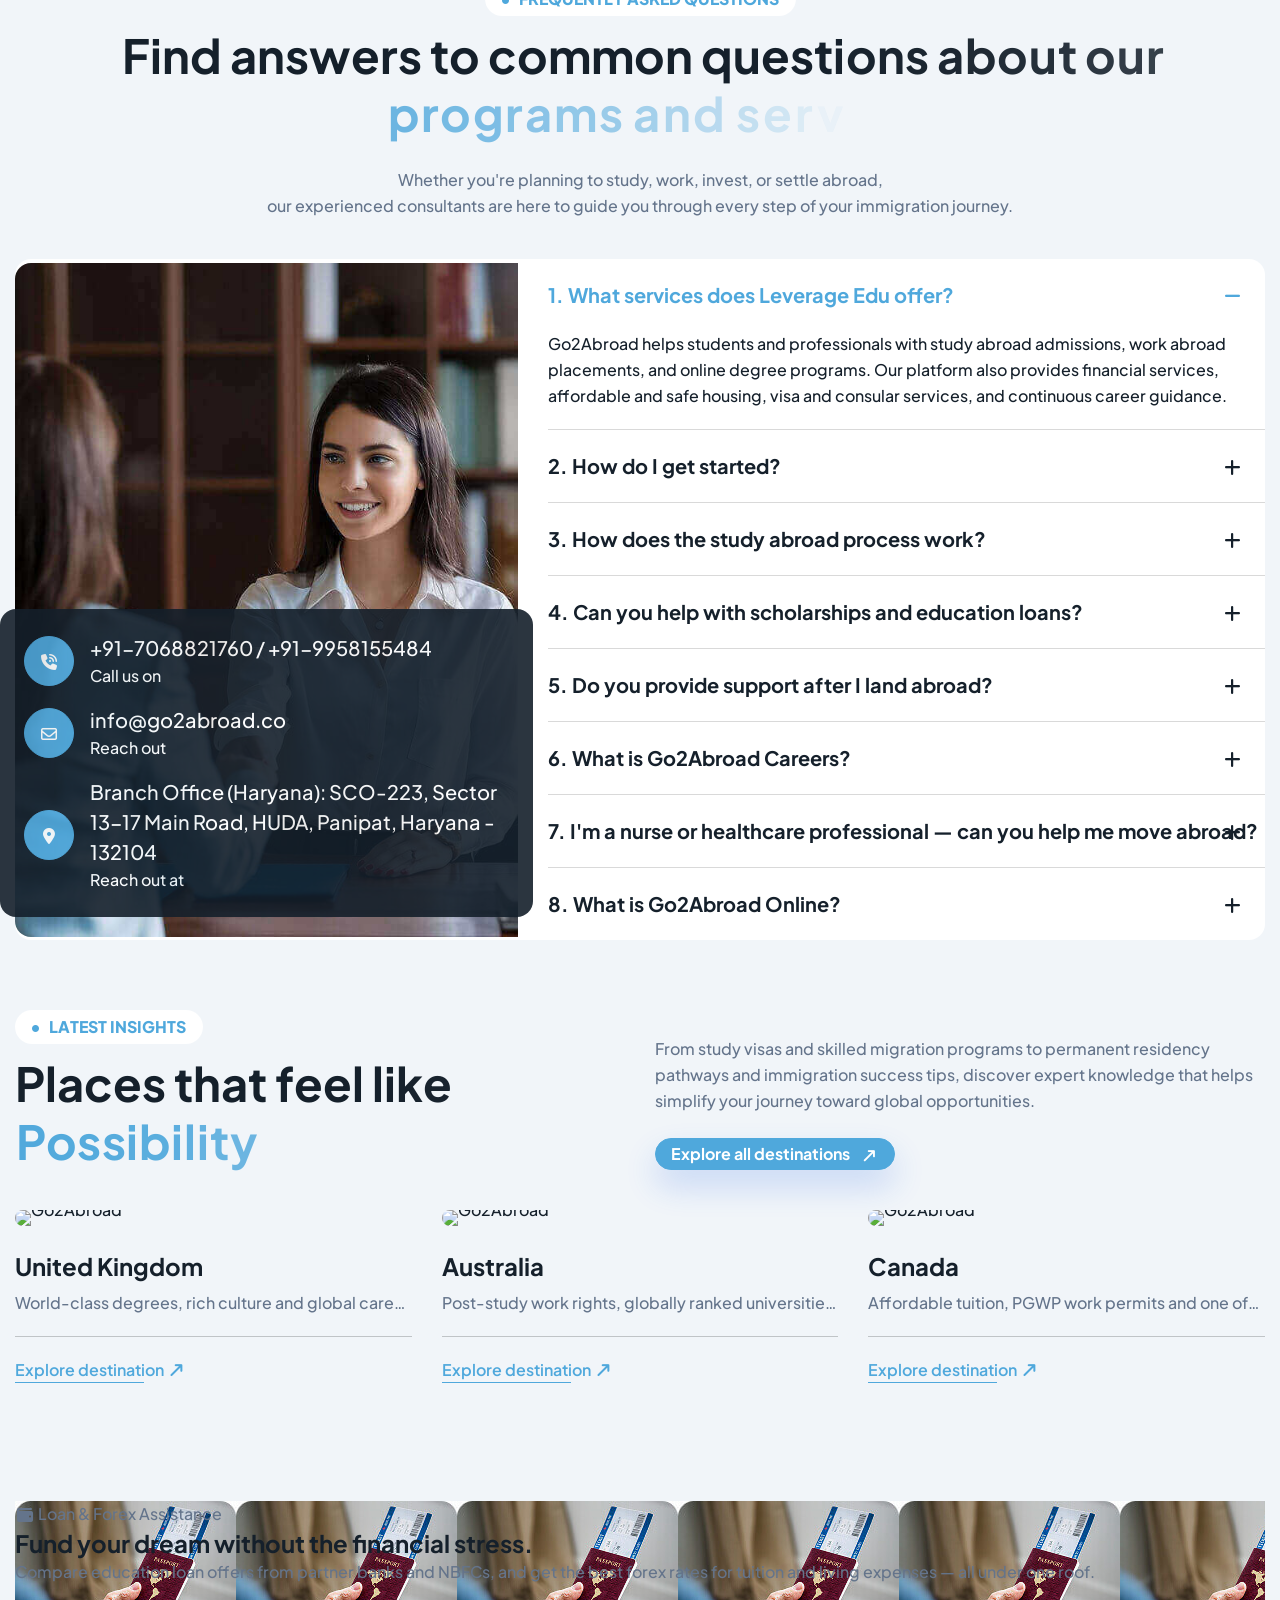
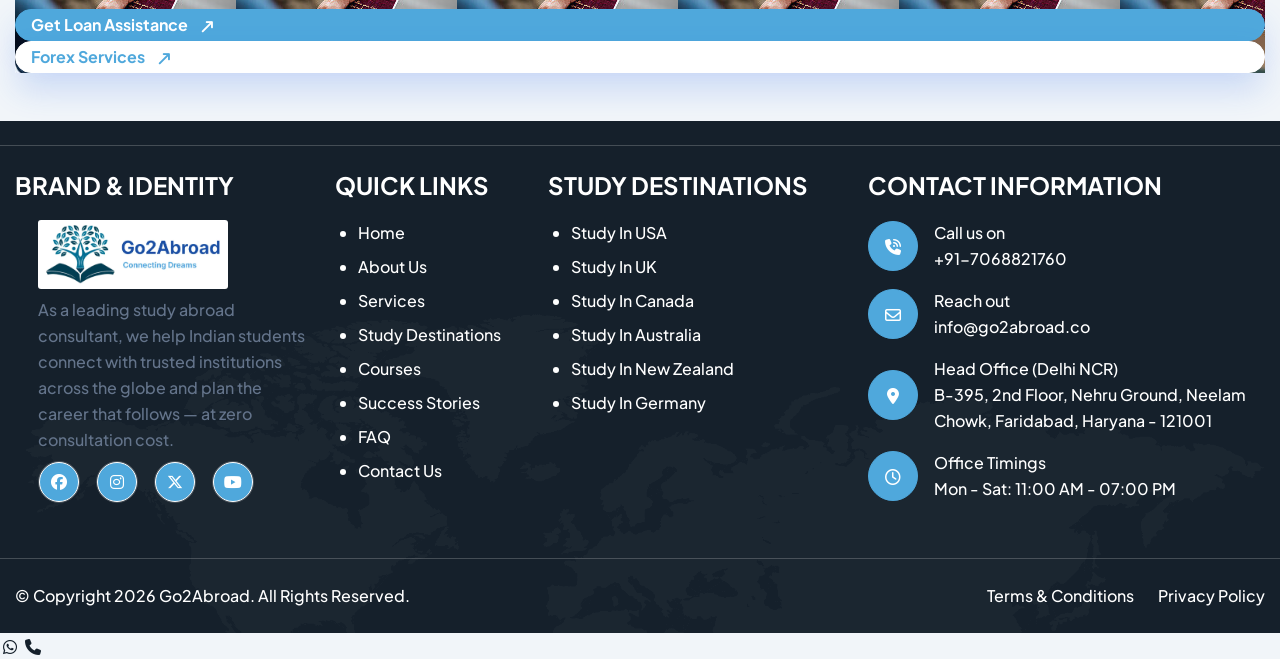
==== commit 98dcfe58: "Add files via upload" ====
--- a/index.html
+++ b/index.html
@@ -1,2422 +1,2568 @@
-<!DOCTYPE html>
-<html lang="zxx">
- 
-<head>
-      <!-- Meta -->
-      <meta charset="utf-8">
-      <meta http-equiv="X-UA-Compatible" content="IE=edge">
-      <meta name="viewport" content="width=device-width, initial-scale=1.0">
-      <meta name="description" content="">
-      <meta name="keywords" content="">
-      <meta name="robots" content="max-image-preview:large">
-      <!-- Page Title -->
-      <title>GO2ABROAD</title>
-      <!-- Favicon Icon -->
- 
-      <!-- Bootstrap Css Link -->
-      <link href="css/bootstrap.min.css" rel="stylesheet" media="screen">
-      <!-- Swiper Css -->
-      <link rel="stylesheet" href="css/swiper-bundle.min.css">
-      <!-- Mouse Cursor Css File -->
-      <link rel="stylesheet" href="css/mousecursor.css">
-      <!-- Magnific Popup Css File -->
-      <link rel="stylesheet" href="css/magnific-popup.css">
-      <!-- Font Awesome Icon Css-->
-      <link href="css/all.min.css" rel="stylesheet" media="screen">
-      <!-- SlickNav Css -->
-      <link href="css/slicknav.min.css" rel="stylesheet">
-      <!-- Animation On Scroll Css File -->
-      <link href="css/aos.css" rel="stylesheet">
-      <!-- Google Fonts Link-->
-      <link rel="preconnect" href="https://fonts.googleapis.com/">
-      <link rel="preconnect" href="https://fonts.gstatic.com/" crossorigin>
-	  <link rel="stylesheet" href="https://cdnjs.cloudflare.com/ajax/libs/font-awesome/6.5.1/css/all.min.css" />
-      <!-- Plus Jakarta Sans Fonts Link -->
-      <link href="https://fonts.googleapis.com/css2?family=Plus+Jakarta+Sans:ital,wght@0,200..800;1,200..800&amp;display=swap" rel="stylesheet">
-      <!-- Main Custom Css -->
-      <link href="css/custom.css" rel="stylesheet" media="screen">
-   </head>
-   <body>
- 
- 
-      <!-- Header New Start -->
-      <header id="sisf-page-header" class="sisf-main-header sisf-standerd-header">
-         
-         <div id="sisf-page-header-inner" class="sisf-skin--dark position-relative d-flex align-items-center">
-            <div class="container">
-               <!-- Logo Start -->
-               <a class="navbar-brand sisf-header-logo-link mobile-block" href="">
-               <img src="images/logo.png" alt="Logo" style="width: 190px;">
-               </a>
-               <!-- Logo End -->
-               <div class="sisf-centered-header-wrapper sisf--header d-flex justify-content-between align-items-center">
-                  <!-- Logo Start -->
-                  <a class="navbar-brand sisf-header-logo-link" href="">
-                  <img src="images/logo.png" alt="Logo" style="width: 190px;">
-                  </a>
-                  <!-- Logo End -->
-                  <nav class="navbar navbar-expand-lg">
-                     <!-- Main Menu Start -->
-                     <div class="collapse navbar-collapse sis-main-menu">
-                        <div class="nav-menu-wrapper">
-                           <ul class="navbar-nav" id="menu">
-                              <li class="nav-item submenu">
-                                 <a class="nav-link" href="#"><b style="color:#006E93;">Home</b></a>
-                               
-                              </li>
-                              <li class="nav-item"><a class="nav-link" href="about-us.html">About us</a></li>
-                              <li class="nav-item d-none">   <a class="nav-link" href="#"> Services <i class="fas fa-chevron-down custom-toggle-icon ps-2"></i></a>
-                                 <ul class="sub-menu">
-                                    <li class="nav-item"><a class="nav-link" href="">Counselling </a></li>
-                                    <li class="nav-item"><a class="nav-link" href="">Portfolio & Profile Building</a></li>
-                                    <li class="nav-item"><a class="nav-link" href="">University Shortlisting</a></li>
-                                    <li class="nav-item"><a class="nav-link" href="">Scholarship Guidance</a></li>
-                                    <li class="nav-item"><a class="nav-link" href="">SOP Writing</a></li>
-									 <li class="nav-item"><a class="nav-link" href=""> Visa Assistance</a></li>
-									  <li class="nav-item"><a class="nav-link" href=""> Alumni Meets</a></li>
-									   <li class="nav-item"><a class="nav-link" href=""> Post-Arrival Support</a></li>
-									    <li class="nav-item"><a class="nav-link" href=""> Interview Preparation </a></li>
-										 <li class="nav-item"><a class="nav-link" href="">Education Loan Assistance </a></li>
-										  <li class="nav-item"><a class="nav-link" href=""> Accommodation Assistance</a></li>
-										   <li class="nav-item"><a class="nav-link" href="">Forex Services </a></li>
-										    <li class="nav-item"><a class="nav-link" href="">24×7 Helpline Services </a></li>
-											 <li class="nav-item"><a class="nav-link" href=""> English Proficiency Test Preparation</a></li>
-											 
-                                 </ul>
-							  </li>
-                              <li class="nav-item d-none""><a class="nav-link" href="#">Countries <i class="fas fa-chevron-down custom-toggle-icon ps-2"></i> </a>
-							  
-							    <ul class="sub-menu">
-                                    <li class="nav-item"><a class="nav-link" href="">United States of America (USA) </a></li>
-                                    <li class="nav-item"><a class="nav-link" href="">United Kingdom (UK)</a></li>
-                                    <li class="nav-item"><a class="nav-link" href="">Canada</a></li>
-                                    <li class="nav-item"><a class="nav-link" href="">Australia</a></li>
-                                    <li class="nav-item"><a class="nav-link" href="">New Zealand</a></li>
-									 <li class="nav-item"><a class="nav-link" href=""> Germany</a></li>
-									  <li class="nav-item"><a class="nav-link" href=""> Russia</a></li>
-									   <li class="nav-item"><a class="nav-link" href=""> France</a></li>
-									    <li class="nav-item"><a class="nav-link" href=""> Italy </a></li>
-										 <li class="nav-item"><a class="nav-link" href="">View all countries <i class="fas fa-chevron-down custom-toggle-icon ps-2" style="float: right;"></i> </a>
-										 
-										  <ul class="sub-menu">
-                                    <li class="nav-item"><a class="nav-link" href="">Singapore </a></li>
-                                    <li class="nav-item"><a class="nav-link" href="">Sweden</a></li>
-                                    <li class="nav-item"><a class="nav-link" href="">Netherlands</a></li>
-                                    <li class="nav-item"><a class="nav-link" href="">Austria</a></li>
-                                    <li class="nav-item"><a class="nav-link" href="">Denmark</a></li>
-									 <li class="nav-item"><a class="nav-link" href=""> Finland</a></li>
-									  <li class="nav-item"><a class="nav-link" href=""> Malaysia</a></li>
-									   <li class="nav-item"><a class="nav-link" href=""> Mauritius</a></li>
-									    <li class="nav-item"><a class="nav-link" href=""> China </a></li>
-										 <li class="nav-item"><a class="nav-link" href="">Vietnam </a></li>
-										  <li class="nav-item"><a class="nav-link" href="">Japan </a></li>
-										   <li class="nav-item"><a class="nav-link" href="">Malta </a></li>
-										    <li class="nav-item"><a class="nav-link" href="">Georgia </a></li>
-										  
-											 
-                                 </ul>
-										 </li>
-										  
-											 
-                                 </ul>
-							  </li>
-                              <li class="nav-item d-none"">
-                                 <a class="nav-link" href="#">Courses<i class="fas fa-chevron-down custom-toggle-icon ps-2"></i></a>
-                                <ul class="sub-menu">
-                                    <li class="nav-item"><a class="nav-link" href="">Courses list and hierarchy </a></li>
-                             
-										  
-											 
-                                 </ul>
-                              </li>
-                              <li class="nav-item submenu d-none">
-                                 <a class="nav-link" href="#">Success Stories </a>
-                                
-                              </li>
-							    <li class="nav-item submenu d-none" ><a class="nav-link" href="#">Faq</a></li>
-                              <li class="nav-item submenu"><a class="nav-link" href="contact.html">Contact Us</a></li>
-                           </ul>
-                        </div>
-                     </div>
-                     <!-- Main Menu End -->
-                  </nav>
-                  <div class="sisf-widget-holder sisf--two d-flex align-items-center d-none">
-                     <div class="header-btn">
-                        <a href="#" class="sis-btn-default shadow-none">Book Free Consulting CTA<i class="fa-solid fa-arrow-right-long"></i></a>
-                     </div>
-                  </div>
-               </div>
-               <div class="navbar-toggle"></div>
-               <div class="responsive-menu"></div>
-            </div>
-         </div>
-      </header>
-      <!-- Header New End -->
-      <!-- Hero Section Start -->
-      <div class="sis-hero hero-slider home-page">
-         <div class="hero-slider-layout position-relative">
-            <div class="hero-swiper">
-               <div class="hero-slide pb-0">
-                  <div class="sisf-sis-bottom-right-image" data-aos="zoom-in-left" data-aos-delay="300">
-                     <figure>
-                        <img src="images/hero-bg.png" alt="Vistara">
-                     </figure>
-                  </div>
-                  <!-- Content Start -->
-                  <div class="container">
-                     <div class="row align-items-start">
-                        <div class="col-xl-9 col-lg-6">
-                           <!-- Hero Content Start -->
-                           <div class="hero-content text-start">
-                              <!-- Hero Title Start -->
-                              <div class="sis-section-title mb-0">
-                                 <span class="sisf-subtitle sisf-e-colored sis-text-anime-style-3"> Every Dream Deserves a Guide, Not Just a Consultant</span>
-                                 <h1 class="sis-text-anime-style-3 mb-1"><span class="sisf-e-colored">Believe In The Dream.</span> We'll  <br> Believe In The Paperwork</h1>
-                                 <div class="sisf-m-text" data-aos="fade-up" data-aos-delay="100">
-                                    <p class="text-start">A world-class degree shouldn't come with a hidden price tag. We've guided 
-
- <br>1200+ Indian families through admissions, visas and new beginnings, at zero cost to them.</p>
-                                 </div>
-                                 <div class="button-group d-flex align-items-center flex-wrap gap-3">
-                                    <div class="sisf-m-button" data-aos="fade-up" data-aos-delay="100">
-                                       <a href="#" class="sis-btn-default">Talk to a Counsellor — Free<i class="fa-solid fa-arrow-right-long"></i></a>
-                                    </div>
-                                    <div class="sisf-m-button" data-aos="fade-up" data-aos-delay="300">
-                                       <a href="#" class="sis-btn-default btn-light">See All Destinations<i class="fa-solid fa-arrow-right-long"></i></a>
-                                    </div>
-                                 </div>
-                              </div>
-                              <!-- Hero Title End -->
-                           </div>
-                           <!-- Hero Content End -->
-                           <div class="sisf-content-center">
-                              <div class="sisf-e-tile">
-                                 <p class="sisf-primary-text mb-3" style="font-size: 12px;margin-left: 17px;">Global Destinations</p>
-                              </div>
-                              <div class="sisf-countries-list-top d-flex align-items-center gap-4 flex-wrap">
-                                 <!-- Item Start -->
-                                 <div class="sisf-country-item text-center" data-aos="fade-up" data-aos-delay="100">
-                                    <div class="sisf-country-image mb-2">
-                                       <figure>
-                                          <img src="images/country-1.png" alt="Vistara">
-                                       </figure>
-                                    </div>
-                                    <div class="sisf-country-content">
-                                       <span class="sisf-country-name">Canada</span>
-                                    </div>
-                                 </div>
-                                 <!-- Item Start -->
-                                 <!-- Item Start -->
-                                 <div class="sisf-country-item text-center" data-aos="fade-up" data-aos-delay="300">
-                                    <div class="sisf-country-image mb-2">
-                                       <figure>
-                                          <img src="images/country-2.png" alt="Vistara">
-                                       </figure>
-                                    </div>
-                                    <div class="sisf-country-content">
-                                       <span class="sisf-country-name">Australia</span>
-                                    </div>
-                                 </div>
-                                 <!-- Item Start -->
-                                 <!-- Item Start -->
-                                 <div class="sisf-country-item text-center" data-aos="fade-up" data-aos-delay="500">
-                                    <div class="sisf-country-image mb-2">
-                                       <figure>
-                                          <img src="images/country-3.png" alt="Vistara">
-                                       </figure>
-                                    </div>
-                                    <div class="sisf-country-content">
-                                       <span class="sisf-country-name">Germany</span>
-                                    </div>
-                                 </div>
-                                 <!-- Item Start -->
-                                 <!-- Item Start -->
-                                 <div class="sisf-country-item text-center" data-aos="fade-up" data-aos-delay="700">
-                                    <div class="sisf-country-image mb-2">
-                                       <figure>
-                                          <img src="images/country-4.png" alt="Vistara">
-                                       </figure>
-                                    </div>
-                                    <div class="sisf-country-content">
-                                       <span class="sisf-country-name">UK</span>
-                                    </div>
-                                 </div>
-                                 <!-- Item Start -->
-                                 <!-- Item Start -->
-                                 <div class="sisf-country-item text-center" data-aos="fade-up" data-aos-delay="900">
-                                    <div class="sisf-country-image mb-2">
-                                       <figure>
-                                          <img src="images/country-5.png" alt="Vistara">
-                                       </figure>
-                                    </div>
-                                    <div class="sisf-country-content">
-                                       <span class="sisf-country-name">US</span>
-                                    </div>
-                                 </div>
-                                 <!-- Item Start -->
-                              </div>
-                           </div>
-                           <div class="sisf-content-bottom-side d-none">
-                            
-							<ul class="list-unstyled d-flex align-items-center justify-content-start gap-0 p-0 m-0 chatUser" style="margin-left:10px !important;">
-                                    <li class="mb-0 p-0 rounded-5 bg-white p-2"><a href="#"><i class=""></i></a>AM</li>
-                                    <li class="mb-0 p-0 rounded-5 bg-black p-2"><a href="#"><i class=""></i></a>AM</li>
-                                    <li class="mb-0 p-0 rounded-5 bg-primary-subtle p-2"><a href="#"><i class=""></i></a>AM</li>
-                                    <li class="mb-0 p-0 rounded-5 bg-danger p-2"><a href="#"><i class=""></i></a>AM</li>
-									 <li class="mb-0 p-0 rounded-5 bg-warning p-2" style="padding: 5px 10px !important; font-size: 28px;line-height: 21px;"><a href="#" style="    vertical-align: sub;"><i class=""></i></a> + </li>
-									 <li style="margin-left:10px;"><a>Start with clarity.</a><br> <label style="font-size:12px;">Join students building a future abroad.</label></li>
-                                 </ul>
-							
-							
-							
-                           </div>
-                        </div>
-                        <div class="col-xl-3 col-lg-6">
-                           <div class="sisf-hero-content-right position-relative">
-                              <div class="sisf-hero-image-right">
-                                 <figure class="sisf-reveal">
-                                    <img src="images/hero-img-right.png" alt="Vistara">
-                                 </figure>
-                              </div>
-                           </div>
-                        </div>
-                     </div>
-                  </div>
-                  <!-- Content End -->
-               </div>
-            </div>
-         </div>
-      </div>
-      <!-- Hero Section End -->
-	  
-	    <div class="sis-popular-destination-section sisf-extended-grid--right section">
-         <div class="container">
-            <div class="row">
-               <div class="col-lg-6">
-                  <!-- Section Title Start -->
-                  <div class="sisf-sis-section-title sis-section-title">
-                  
-                  </div>
-                  <!-- Section Title End -->
-                  <div class="row">
-                     <div class="col-md-4">
-                        <!-- Counter Item Start -->
-                        <div class="sis-counter-item" data-aos="fade-up" data-aos-delay="100">
-                           <!-- Counter Title Start -->
-                           <div class="sis-counter-title">
-                              <h2 class="d-flex align-items-center">
-                                 <span class="sis-counter">2000</span>
-                                 <span class="sisf-digit-label sisf-e-colored">+</span>
-                              </h2>
-                           </div>
-                           <!-- Counter Title End -->                     
-                           <!-- Counter Content Start -->
-                           <div class="sis-counter-content">
-                              <span class="sisf-content">Students Counselled</span>
-                           </div>
-                           <!-- Counter Content End -->
-                        </div>
-                        <!-- Counter Item End -->
-                     </div>
-                     <div class="col-md-4">
-                        <!-- Counter Item Start -->
-                        <div class="sis-counter-item" data-aos="fade-up" data-aos-delay="300">
-                           <!-- Counter Title Start -->
-                           <div class="sis-counter-title">
-                              <h2 class="d-flex align-items-center">
-                                 <span class="sis-counter">60</span>
-                                 <span class="sisf-digit-label sisf-e-colored">%</span>
-                              </h2>
-                           </div>
-                           <!-- Counter Title End -->                     
-                           <!-- Counter Content Start -->
-                           <div class="sis-counter-content">
-                              <span class="sisf-content">Success Rate</span>
-                           </div>
-                           <!-- Counter Content End -->
-                        </div>
-                        <!-- Counter Item End -->
-                     </div>
-                     <div class="col-md-4">
-                        <!-- Counter Item Start -->
-                        <div class="sis-counter-item" data-aos="fade-up" data-aos-delay="500">
-                           <!-- Counter Title Start -->
-                           <div class="sis-counter-title">
-                              <h2 class="d-flex align-items-center">
-                                 <span class="sis-counter">400</span>
-                                 <span class="sisf-digit-label sisf-e-colored">+</span>
-                              </h2>
-                           </div>
-                           <!-- Counter Title End -->                     
-                           <!-- Counter Content Start -->
-                           <div class="sis-counter-content">
-                              <span class="sisf-content">Applications</span>
-                           </div>
-                           <!-- Counter Content End -->
-                        </div>
-                        <!-- Counter Item End -->
-                     </div>
-                  </div>
-               </div>
-               <div class="col-lg-6">
-                  <!-- Section Title Start -->
-                  <div class="sisf-sis-section-title sis-section-title">
-                     <h2 class="sisf-m-title sis-text-anime-style-3">Explore Where <span class="sisf-e-colored">Your Future Can Take You</span></h2>
-                     <div class="sisf-m-text" data-aos="fade-up" data-aos-delay="100">
-                        <p>Each country offers unique pathways and benefits, and our consultants help you identify the option that best matches your goals and qualifications.</p>
-                     </div>
-                     <div class="button-group d-flex align-items-center flex-wrap gap-4 pt-4">
-                        <div class="sisf-m-button" data-aos="fade-up" data-aos-delay="300">
-                           <a href="#" class="sis-btn-default">Explore Destinations<i class="fa-solid fa-arrow-right-long"></i></a>
-                        </div>
-                        <div class="sisf-m-button d-none" data-aos="fade-up" data-aos-delay="500">
-                           <a href="#" class="sis-btn-default btn-light">Free Eligibility Check<i class="fa-solid fa-arrow-right-long"></i></a>
-                        </div>
-                     </div>
-                  </div>
-                  <!-- Section Title End -->
-               </div>
-            </div>
-         </div>
-         <div class="container pe-2">
-            <div class="sisf-comman-swiper--slider sisf-page-location-list" data-aos="fade-up" data-aos-delay="700">
-               <div class="swiper">
-                  <div class="swiper-wrapper">
-                     <div class="swiper-slide">
-                        <div class="sisf-page-location-ist-item mb-0">
-                           <div class="sis-e-inner bg-white rounded-pill">
-                              <div class="sis-e-icon">
-                                 <figure>
-                                    <img src="images/location1.svg" alt="Vistara">
-                                 </figure>
-                              </div>
-                              <div class="sis-e-content">
-                                 <div class="sisf-m-title">
-                                    <p>Canada</p>
-                                 </div>
-                              </div>
-                           </div>
-                        </div>
-                     </div>
-                     <div class="swiper-slide">
-                        <div class="sisf-page-location-ist-item mb-0">
-                           <div class="sis-e-inner bg-white rounded-pill">
-                              <div class="sis-e-icon">
-                                 <figure>
-                                    <img src="images/location2.svg" alt="Vistara">
-                                 </figure>
-                              </div>
-                              <div class="sis-e-content">
-                                 <div class="sisf-m-title">
-                                    <p>Australia</p>
-                                 </div>
-                              </div>
-                           </div>
-                        </div>
-                     </div>
-                     <div class="swiper-slide">
-                        <div class="sisf-page-location-ist-item mb-0">
-                           <div class="sis-e-inner bg-white rounded-pill">
-                              <div class="sis-e-icon">
-                                 <figure>
-                                    <img src="images/location3.svg" alt="Vistara">
-                                 </figure>
-                              </div>
-                              <div class="sis-e-content">
-                                 <div class="sisf-m-title">
-                                    <p>Germany</p>
-                                 </div>
-                              </div>
-                           </div>
-                        </div>
-                     </div>
-                     <div class="swiper-slide">
-                        <div class="sisf-page-location-ist-item mb-0">
-                           <div class="sis-e-inner bg-white rounded-pill">
-                              <div class="sis-e-icon">
-                                 <figure>
-                                    <img src="images/location5.svg" alt="Vistara">
-                                 </figure>
-                              </div>
-                              <div class="sis-e-content">
-                                 <div class="sisf-m-title">
-                                    <p>United Kingdom</p>
-                                 </div>
-                              </div>
-                           </div>
-                        </div>
-                     </div>
-                     <div class="swiper-slide">
-                        <div class="sisf-page-location-ist-item mb-0">
-                           <div class="sis-e-inner bg-white rounded-pill">
-                              <div class="sis-e-icon">
-                                 <figure>
-                                    <img src="images/location4.svg" alt="Vistara">
-                                 </figure>
-                              </div>
-                              <div class="sis-e-content">
-                                 <div class="sisf-m-title">
-                                    <p>United States</p>
-                                 </div>
-                              </div>
-                           </div>
-                        </div>
-                     </div>
-                     <div class="swiper-slide">
-                        <div class="sisf-page-location-ist-item mb-0">
-                           <div class="sis-e-inner bg-white rounded-pill">
-                              <div class="sis-e-icon">
-                                 <figure>
-                                    <img src="images/location7.svg" alt="Vistara">
-                                 </figure>
-                              </div>
-                              <div class="sis-e-content">
-                                 <div class="sisf-m-title">
-                                    <p>New Zealand</p>
-                                 </div>
-                              </div>
-                           </div>
-                        </div>
-                     </div>
-                     <div class="swiper-slide">
-                        <div class="sisf-page-location-ist-item mb-0">
-                           <div class="sis-e-inner bg-white rounded-pill">
-                              <div class="sis-e-icon">
-                                 <figure>
-                                    <img src="images/location6.svg" alt="Vistara">
-                                 </figure>
-                              </div>
-                              <div class="sis-e-content">
-                                 <div class="sisf-m-title">
-                                    <p>Europe</p>
-                                 </div>
-                              </div>
-                           </div>
-                        </div>
-                     </div>
-                     <div class="swiper-slide">
-                        <div class="sisf-page-location-ist-item mb-0">
-                           <div class="sis-e-inner bg-white rounded-pill">
-                              <div class="sis-e-icon">
-                                 <figure>
-                                    <img src="images/location8.svg" alt="Vistara">
-                                 </figure>
-                              </div>
-                              <div class="sis-e-content">
-                                 <div class="sisf-m-title">
-                                    <p>Ireland</p>
-                                 </div>
-                              </div>
-                           </div>
-                        </div>
-                     </div>
-                  </div>
-               </div>
-            </div>
-         </div>
-      </div>
-      <!-- About Us Section Start -->
-<div class="sis-about-section section pt-0">
-   <div class="container">
-      <div class="row">
-         <div class="col-12">
-            <!-- Section Title Start -->
-            <div class="sisf-sis-section-title text-center sis-section-title">
-               <span class="sisf-m-subtitle sis-text-anime-style-3">WHAT WE OFFER</span>
-               <h2 class="sisf-m-title sis-text-anime-style-3">A Six Step Student Journey <br><span class="sisf-e-colored">Shortlist, Profile, Apply, Funds, Visa, Arrival</span></h2>
-               <div class="sisf-m-text">
-                  <p> From visa applications and documentation to permanent residency pathways, our experienced consultants provide<br> personalized guidance at every step.</p>
-               </div>
-            </div>
-            <!-- Section Title End -->
-         </div>
-      </div>
-
-<div class="sis-journey-wrap" style="position:relative;height:250px;">
-  <svg viewBox="0 0 500 182" preserveAspectRatio="none" style="position:absolute;top:0;left:0;width:100%;height:182px;">
-     <path id="sis-journey-path" d="M40,26 C82,26 82,156 124,156 C166,156 166,26 208,26 C250,26 250,156 292,156 C334,156 334,26 376,26 C418,26 418,156 460,156" fill="none" stroke="#15202B" stroke-width="2" stroke-linecap="round" opacity="0.5"/>
-  </svg>
-
-  <div class="sis-step-item" style="position:absolute;left:8%;top:0;transform:translateX(-50%);width:100px;text-align:center;transition-delay:0s;">
-    <div style="width:52px;height:52px;border-radius:50%;background:#fff;border:1.5px solid #006E93;display:flex;align-items:center;justify-content:center;margin:0 auto;position:relative;z-index:1;">
-      <i class="fa-solid fa-list-check" style="font-size:22px;color:#006E93;" aria-hidden="true"></i>
-    </div>
-    <div style="margin-top:12px;font-size:14px;font-weight:600;color:#14203E;">Shortlist</div>
-    <div style="margin-top:3px;font-size:12px;color:#5A6584;line-height:1.4;">Explore &amp; shortlist universities</div>
-  </div>
-
-  <div class="sis-step-item" style="position:absolute;left:24.8%;top:130px;transform:translateX(-50%);width:100px;text-align:center;transition-delay:0.12s;">
-    <div style="width:52px;height:52px;border-radius:50%;background:#fff;border:1.5px solid #006E93;display:flex;align-items:center;justify-content:center;margin:0 auto;position:relative;z-index:1;">
-      <i class="fa-solid fa-user" style="font-size:22px;color:#006E93;" aria-hidden="true"></i>
-    </div>
-    <div style="margin-top:12px;font-size:14px;font-weight:600;color:#14203E;">Profile</div>
-    <div style="margin-top:3px;font-size:12px;color:#5A6584;line-height:1.4;">Create &amp; verify your profile</div>
-  </div>
-
-  <div class="sis-step-item" style="position:absolute;left:41.6%;top:0;transform:translateX(-50%);width:100px;text-align:center;transition-delay:0.24s;">
-    <div style="width:52px;height:52px;border-radius:50%;background:#fff;border:1.5px solid #006E93;display:flex;align-items:center;justify-content:center;margin:0 auto;position:relative;z-index:1;">
-      <i class="fa-solid fa-paper-plane" style="font-size:22px;color:#006E93;" aria-hidden="true"></i>
-    </div>
-    <div style="margin-top:12px;font-size:14px;font-weight:600;color:#14203E;">Apply</div>
-    <div style="margin-top:3px;font-size:12px;color:#5A6584;line-height:1.4;">Submit applications</div>
-  </div>
-
-  <div class="sis-step-item" style="position:absolute;left:58.4%;top:130px;transform:translateX(-50%);width:100px;text-align:center;transition-delay:0.36s;">
-    <div style="width:52px;height:52px;border-radius:50%;background:#fff;border:1.5px solid #006E93;display:flex;align-items:center;justify-content:center;margin:0 auto;position:relative;z-index:1;">
-      <i class="fa-solid fa-wallet" style="font-size:22px;color:#006E93;" aria-hidden="true"></i>
-    </div>
-    <div style="margin-top:12px;font-size:14px;font-weight:600;color:#14203E;">Funds</div>
-    <div style="margin-top:3px;font-size:12px;color:#5A6584;line-height:1.4;">Plan costs &amp; secure funding</div>
-  </div>
-
-  <div class="sis-step-item" style="position:absolute;left:75.2%;top:0;transform:translateX(-50%);width:100px;text-align:center;transition-delay:0.48s;">
-    <div style="width:52px;height:52px;border-radius:50%;background:#fff;border:1.5px solid #006E93;display:flex;align-items:center;justify-content:center;margin:0 auto;position:relative;z-index:1;">
-      <i class="fa-solid fa-stamp" style="font-size:22px;color:#006E93;" aria-hidden="true"></i>
-    </div>
-    <div style="margin-top:12px;font-size:14px;font-weight:600;color:#14203E;">Visa</div>
-    <div style="margin-top:3px;font-size:12px;color:#5A6584;line-height:1.4;">Apply &amp; track progress</div>
-  </div>
-
-  <div class="sis-step-item" style="position:absolute;left:92%;top:130px;transform:translateX(-50%);width:100px;text-align:center;transition-delay:0.6s;">
-    <div style="width:52px;height:52px;border-radius:50%;background:#006E93;border:1.5px solid #006E93;display:flex;align-items:center;justify-content:center;margin:0 auto;position:relative;z-index:1;">
-      <i class="fa-solid fa-plane" style="font-size:22px;color:#fff;" aria-hidden="true"></i>
-    </div>
-    <div style="margin-top:12px;font-size:14px;font-weight:600;color:#14203E;">Arrival</div>
-    <div style="margin-top:3px;font-size:12px;color:#5A6584;line-height:1.4;">Settle in &amp; get started</div>
-  </div>
-</div>
-   </div>
-</div>
-<!-- About Us Section End -->
-	  
-	  
-      <!-- Services Section Start -->
-      <div class="sis-services-section sisf-page-background position-relative section aboutService">
-         <div class="sisf-sis-top-left-image" data-aos="fade-right" data-aos-delay="400">
-            <figure>
-               <img src="images/page-image1.png" alt="Vistara">
-            </figure>
-         </div>
-         <div class="sisf-sis-bottom-right-image" data-aos="fade-left" data-aos-delay="400">
-            <figure>
-               <img src="images/page-image2.png" class="sisf-fade" alt="Vistara">
-            </figure>
-         </div>
-         <div class="container">
-            <div class="row align-items-end">
-               <div class="col-lg-6">
-                  <!-- Section Title Start -->
-                  <div class="sisf-sis-section-title sis-section-title">
-                     <span class="sisf-m-subtitle sis-text-anime-style-3">OUR SERVICES</span>
-                     <h2 class="sisf-m-title text-white sis-text-anime-style-3"><span class="sisf-e-colored">Our Platform</span> One stop for everything you need.</h2>
-                  </div>
-                  <!-- Section Title End -->
-               </div>
-               <div class="col-lg-6">
-                  <!-- Section Title Start -->
-                  <div class="sisf-sis-section-title sis-section-title">
-                     <div class="sisf-m-text" data-aos="fade-up" data-aos-delay="100">
-                        <p class="text-white mt-0">From study visas and work permits to family sponsorship and permanent residency, we provide trusted immigration services tailored to help individuals and families build a successful future abroad.</p>
-                     </div>
-                     <div class="sisf-m-button pt-4" data-aos="fade-up" data-aos-delay="500">
-                        <a href="#" class="sis-btn-default">Explore Our Portfolio<i class="fa-solid fa-arrow-right-long"></i></a>
-                     </div>
-                  </div>
-                  <!-- Section Title End -->
-               </div>
-            </div>
-            <div class="row">
-               <div class="col-lg-3 col-md-6">
-                  <div class="sisf-sis-e-service-list" data-aos="fade-up" data-aos-delay="100">
-                     <div class="sisf-e-inner bg-white sis-radius position-relative">
-                        <div class="sisf-service-image position-relative">
-                           <a href="#" class="sisf-sis-page-link">
-                              <figure class="sis-image-anime">
-                                 <img src="images/service-image-1.png" class="w-100" alt="" style="HEIGHT: 50vh;">
-                              </figure>
-                           </a>
-                        </div>
-                        <!-- Content Start -->
-                        <div class="sisf-e-content p-4 d-flex align-items-center justify-content-between gap-3">
-                           <div class="sisf-sis-e-title-with-text">
-                              <h3 class="sisf-e-title mb-2">
-                                 <a href="#">Profile & Career Assessment</a>
-                              </h3>
-                              <div class="sisf-m-text">
-                                 <p class="mb-0 sisf-page-text-line">Go2Abroad is a student-first global education guidance ecosystem for
-								 students and families who want to make better decisions about studying abroad.</p>
-                              </div>
-                           </div>
-                           <div class="sisf-e-service-icon">
-                              <a href="#" class="sisf-page-link">
-                              <i class="fa-solid fa-arrow-right-long"></i>
-                              </a>
-                           </div>
-                        </div>
-                        <!-- Content End -->
-                     </div>
-                  </div>
-               </div>
-               <div class="col-lg-3 col-md-6">
-                  <div class="sisf-sis-e-service-list" data-aos="fade-up" data-aos-delay="300">
-                     <div class="sisf-e-inner bg-white sis-radius position-relative">
-                        <div class="sisf-service-image position-relative">
-                           <a href="#" class="sisf-sis-page-link">
-                              <figure class="sis-image-anime">
-                                 <img src="images/service-image-2.png" class="w-100" alt="Vistara" style="HEIGHT: 50vh;">
-                              </figure>
-                           </a>
-                        </div>
-                        <!-- Content Start -->
-                        <div class="sisf-e-content p-4 d-flex align-items-center justify-content-between gap-3">
-                           <div class="sisf-sis-e-title-with-text">
-                              <h3 class="sisf-e-title mb-2">
-                                 <a href="#">Test Preparation</a>
-                              </h3>
-                              <div class="sisf-m-text">
-                                 <p class="mb-0 sisf-page-text-line">IELTS, TOEFL, PTE coaching.</p>
-                              </div>
-                           </div>
-                           <div class="sisf-e-service-icon">
-                              <a href="#" class="sisf-page-link">
-                              <i class="fa-solid fa-arrow-right-long"></i>
-                              </a>
-                           </div>
-                        </div>
-                        <!-- Content End -->
-                     </div>
-                  </div>
-               </div>
-               <div class="col-lg-3 col-md-6">
-                  <div class="sisf-sis-e-service-list" data-aos="fade-up" data-aos-delay="500">
-                     <div class="sisf-e-inner bg-white sis-radius position-relative">
-                        <div class="sisf-service-image position-relative">
-                           <a href="#" class="sisf-sis-page-link">
-                              <figure class="sis-image-anime">
-                                 <img src="images/service-image-3.png" class="w-100" alt="Vistara" style="HEIGHT: 50vh;">
-                              </figure>
-                           </a>
-                        </div>
-                        <!-- Content Start -->
-                        <div class="sisf-e-content p-4 d-flex align-items-center justify-content-between gap-3">
-                           <div class="sisf-sis-e-title-with-text">
-                              <h3 class="sisf-e-title mb-2">
-                                 <a href="#">University & Course Fit</a>
-                              </h3>
-                              <div class="sisf-m-text">
-                                 <p class="mb-0 sisf-page-text-line">University shortlist matching
-
-...…</p>
-                              </div>
-                           </div>
-                           <div class="sisf-e-service-icon">
-                              <a href="#" class="sisf-page-link">
-                              <i class="fa-solid fa-arrow-right-long"></i>
-                              </a>
-                           </div>
-                        </div>
-                        <!-- Content End -->
-                     </div>
-                  </div>
-               </div>
-			    <div class="col-lg-3 col-md-6">
-                  <div class="sisf-sis-e-service-list" data-aos="fade-up" data-aos-delay="300">
-                     <div class="sisf-e-inner bg-white sis-radius position-relative">
-                        <div class="sisf-service-image position-relative">
-                           <a href="#" class="sisf-sis-page-link">
-                              <figure class="sis-image-anime">
-                                 <img src="images/service-image-10.png" class="w-100" alt="Vistara" style="HEIGHT: 50vh;">
-                              </figure>
-                           </a>
-                        </div>
-                        <!-- Content Start -->
-                        <div class="sisf-e-content p-4 d-flex align-items-center justify-content-between gap-3">
-                           <div class="sisf-sis-e-title-with-text">
-                              <h3 class="sisf-e-title mb-2">
-                                 <a href="#">SOP Drafting</a>
-                              </h3>
-                              <div class="sisf-m-text">
-                                 <p class="mb-0 sisf-page-text-line">Not explicitly showcased..</p>
-                              </div>
-                           </div>
-                           <div class="sisf-e-service-icon">
-                              <a href="#" class="sisf-page-link">
-                              <i class="fa-solid fa-arrow-right-long"></i>
-                              </a>
-                           </div>
-                        </div>
-                        <!-- Content End -->
-                     </div>
-                  </div>
-               </div>
-            </div>
-          
-         </div>
-      </div>
-      <!-- Services Section End -->
-      <!-- What We Offer Section Start -->
-     <div class="sis-contact-us-section section">
-         <div class="container">
-            <div class="row">
-               <div class="col-lg-5">
-                  <!-- Section Title Start -->
-                  <div class="sisf-sis-section-title sis-section-title">
-                     <span class="sisf-m-subtitle sis-text-anime-style-3">INQUIRY / LEAD FORM</span>
-                     <h2 class="sisf-m-title sis-text-anime-style-3">Let’s make the next  <span class="sisf-e-colored">step clear.</span>  </h2>
-                  </div>
-                  <!-- Section Title End -->
-                  <div class="sisf-contact-left-part position-relative">
-                     <div class="sisf-contact-left-image">
-                        <figure class="sis-image-anime sis-reveal">
-                           <img src="images/contct-img.png" class="w-100" alt="Vistara">
-                        </figure>
-                     </div>
-                     <div class="sisf-contact-left-bottom" data-aos="zoom-in-left" data-aos-delay="500">
-                        <div class="sisf-sis-contact-information">
-                           <div class="sisf-contact-box mb-3 d-flex align-items-center gap-3">
-                              <div class="sisf-icon">
-                                 <a href="tel:+18004567890"><i class="fa-solid fa-phone-volume"></i></a>
-                              </div>
-                              <div class="sisf-sis-e-content">
-                                 <a href="tel:+18004567890" class="sis-title text-white d-block">+91 98765 43210,  +91-9958155484</a>
-                                 <span class="sis-title text-white d-block">Phone</span>
-                              </div>
-                           </div>
-                           <div class="sisf-contact-box mb-3 d-flex align-items-center gap-3">
-                              <div class="sisf-icon">
-                                 <a href="mailto:info@go2abroad.co"><i class="fa-regular fa-envelope"></i></a>
-                              </div>
-                              <div class="sisf-sis-e-content">
-                                 <a href="mailto:info@go2abroad.co" class="sis-title text-white d-block">info@go2abroad.co</a>
-                                 <span class="sis-title text-white d-block">Send a mail</span>
-                              </div>
-                           </div>
-                           <div class="sisf-contact-box mb-3 d-flex align-items-center gap-3">
-                              <div class="sisf-icon">
-                                 <a href="#"><i class="fa-solid fa-location-dot"></i></a>
-                              </div>
-                              <div class="sisf-sis-e-content"> 
-                                 <a href="#" class="sis-title text-white d-block">Go2Abroad Education Consultants India</a>
-                                 <span class="sis-title text-white d-block">Reach out at</span>
-                              </div>
-                           </div>
-                           <div class="sisf-contact-box mb-0 d-flex align-items-center gap-3">
-                              <div class="sisf-icon">
-                                 <a href="#"><i class="fa-regular fa-comment"></i></a>
-                              </div>
-                              <div class="sisf-sis-e-content">
-                                 <a href="#" class="sis-title text-white d-block">Whats App</a>
-                                 <span class="sis-title text-white d-block">Chat with our team <i class="fa-solid fa-circle-right" style="    transform: rotate(-45deg);"></i> </span>
-                              </div>
-                           </div>
-                        </div>
-                     </div>
-                  </div>
-               </div>
-               <div class="col-lg-7">
-                  <div class="sis-contect-right bg-white p-4 sis-radius mt-0" data-aos="fade-up" data-aos-delay="100">
-                     <!-- Setion Title Start -->
-                     <div class="sisf-sis-section-title sis-section-title">
-                        <h2 class="sisf-m-title sis-text-anime-style-3">Send a <span class="sisf-e-colored">Message</span></h2>
-                        <div class="sisf-m-text">
-                           <p class="mt-3">Share a few details & get clear, profile-based guidance on your country, course and next steps.</p>
-                        </div>
-                     </div>
-                     <!-- Setion Title End -->
-                     <div class="form-section">
-                        <!-- Form Start -->
-                        <form id="enquiryForm" class="p-0 m-0" action="#" method="POST" data-toggle="validator">
-                           <div class="row">
-                              <div class="col-md-4">
-                                 <div class="form-group">
-                                    <div class="help-block with-errors"></div>
-                                    <div class="form-col">
-                                       <input type="text" class="form-control bg-white" id="firstName" name="firstName" placeholder="Name" required="">
-                                    </div>
-                                 </div>
-                              </div>
-                              <div class="col-md-4">
-                                 <div class="form-group">
-                                    <div class="help-block with-errors"></div>
-                                   <div class="form-col">
-                                       <input type="email" class="form-control bg-white" id="email" name="email" placeholder="Email Address" required="">
-                                    </div>
-                                 </div>
-                              </div>
-                              <div class="col-md-4">
-                                 <div class="form-group">
-                                    <div class="help-block with-errors"></div>
-                                    <div class="form-col">
-                                       <input type="tel" class="form-control bg-white" id="phone" name="phone" placeholder="Phone Number" required="">
-                                    </div>
-                                 </div>
-                              </div>
-							    <div class="col-md-6">
-                                 <div class="form-group">
-                                    <div class="help-block with-errors"></div>
-                                    <div class="form-col" style="position: relative;">
-									<i class="fa-solid fa-caret-down" style="position: absolute;right: 8px; top: 15px;"></i>
-                                     <select class="form-control bg-white">
-									  <option>I want to study in</option>
-									 </select>
-                                    </div>
-                                 </div>
-                              </div>
-							    <div class="col-md-6">
-                                 <div class="form-group">
-                                    <div class="help-block with-errors"></div>
-                                    <div class="form-col" style="position: relative;">
-									<i class="fa-solid fa-caret-down" style="position: absolute;right: 8px; top: 15px;"></i>
-                                     <select class="form-control bg-white">
-									  <option>I want to intrested in</option>
-									 </select>
-                                    </div>
-                                 </div>
-                              </div>
-                             
-                              <div class="col-12">
-                                 <div class="form-group">
-                                    <div class="help-block with-errors"></div>
-                                    <div class="form-col position-relative">
-                                       <textarea id="message" class="form-control bg-white" name="message" placeholder="Message" rows="8" required=""></textarea>
-                                    </div>
-                                 </div>
-                              </div>
-                           </div>
-                           <div class="sisf-m-btn">
-                              <button type="submit" class="sis-btn-default">Get A Free Counselling<i class="fa-solid fa-arrow-right"></i></button>
-                           </div>
-                        </form>
-                        <!-- Form End -->
-                     </div>
-                  </div>
-               </div>
-            </div>
-         </div>
-      </div>
-	  
-	  
-	 <!-- =========================================
-     GO2ABROAD OFFICE LOCATION SECTION
-========================================= -->
-
-<section class="sis-contact-location section pt-0">
-    <div class="container">
-
-        <div class="sis-location-card">
-
-            <!-- =====================================
-                 LEFT SIDE
-            ====================================== -->
-
-            <div class="sis-location-details">
-
-                <!-- OFFICE TABS -->
-                <div class="sis-location-tabs">
-
-                    <!-- HEAD OFFICE -->
-                    <button
-                        class="sis-location-tab active"
-                        type="button"
-                        data-location="headOffice">
-
-                        <span class="sis-tab-icon">
-                            <i class="fa-solid fa-location-dot"></i>
-                        </span>
-
-                        <span class="sis-tab-content">
-                            <strong>Head Office</strong>
-                            <small>(Delhi NCR)</small>
-                        </span>
-
-                    </button>
-
-
-                    <!-- BRANCH OFFICE -->
-                    <button
-                        class="sis-location-tab"
-                        type="button"
-                        data-location="branchOffice">
-
-                        <span class="sis-tab-icon">
-                            <i class="fa-solid fa-location-dot"></i>
-                        </span>
-
-                        <span class="sis-tab-content">
-                            <strong>Branch Office</strong>
-                            <small>(Haryana)</small>
-                        </span>
-
-                    </button>
-
-                </div>
-
-
-                <!-- =================================
-                     OFFICE ADDRESS
-                ================================== -->
-
-                <div class="sis-location-info">
-
-                    <div class="sis-info-icon">
-                        <i class="fa-solid fa-location-dot"></i>
-                    </div>
-
-                    <div class="sis-info-content">
-
-                        <span class="text-black">
-                            <b>Office Address</b>
-                        </span>
-
-                        <p id="officeAddress">
-                            B-395, 2nd Floor, Nehru Ground,
-                            Neelam Chowk, Faridabad,
-                            Haryana - 121001
-                        </p>
-
-                    </div>
-
-                </div>
-
-
-                <!-- =================================
-                     PHONE
-                ================================== -->
-
-                <div class="sis-location-info">
-
-                    <div class="sis-info-icon">
-                        <i class="fa-solid fa-phone-volume"></i>
-                    </div>
-
-                    <div class="sis-info-content">
-
-                        <span class="text-black">
-                            <b>Call Us</b>
-                        </span>
-
-                        <p id="officePhone">
-                            +91-7068821760
-                        </p>
-
-                    </div>
-
-                </div>
-
-
-                <!-- =================================
-                     EMAIL
-                ================================== -->
-
-                <div class="sis-location-info">
-
-                    <div class="sis-info-icon">
-                        <i class="fa-regular fa-envelope"></i>
-                    </div>
-
-                    <div class="sis-info-content">
-
-                        <span class="text-black">
-                            <b>Email</b>
-                        </span>
-
-                        <p id="officeEmail">
-                            info@go2abroad.co
-                        </p>
-
-                    </div>
-
-                </div>
-
-
-                <!-- =================================
-                     GET DIRECTIONS
-                ================================== -->
-
-                <div class="sisf-m-btn" style="max-width: max-content;">
-
-                    <a
-                        href="https://www.google.com/maps/search/?api=1&query=B-395%2C+2nd+Floor%2C+Nehru+Ground%2C+Neelam+Chowk%2C+Faridabad%2C+Haryana+121001"
-                        target="_blank"
-                        rel="noopener noreferrer"
-                        class="sis-btn-default"
-                        id="directionBtn">
-
-                        <span>Get Directions</span>
-
-                        <i class="fa-solid fa-arrow-right"></i>
-
-                    </a>
-
-                </div>
-
-            </div>
-
-
-            <!-- =====================================
-                 RIGHT SIDE - GOOGLE MAP
-            ====================================== -->
-
-            <div class="sis-location-map">
-
-                <iframe
-                    id="officeMap"
-                    src="https://www.google.com/maps?q=B-395%2C%202nd%20Floor%2C%20Nehru%20Ground%2C%20Neelam%20Chowk%2C%20Faridabad%2C%20Haryana%20121001&output=embed"
-                    width="600"
-                    height="100%"
-                    style="border:0;"
-                    allowfullscreen=""
-                    loading="lazy"
-                    referrerpolicy="strict-origin-when-cross-origin">
-                </iframe>
-
-            </div>
-
-        </div>
-
-    </div>
-</section>
-	 
-	   
-      <!-- How It Works Section Start -->
-      <div class="sis-how-it-work-section position-relative bg-white section">
-         <div class="sisf-sis-bottom-right-image" data-aos="fade-left" data-aos-delay="400">
-            <figure>
-               <img src="images/cloud-light.png" alt="Vistara">
-            </figure>
-         </div>
-         <div class="container">
-            <div class="row align-items-end">
-               <div class="col-lg-6">
-                  <!-- Section Title Start -->
-                  <div class="sisf-sis-section-title sis-section-title">
-                     <span class="sisf-m-subtitle sis-comman-bg sis-text-anime-style-3">ABOUT US · WHY CHOOSE GO2ABROAD</span>
-                     <h2 class="sisf-m-title sis-text-anime-style-3">Why choose <span class="sisf-e-colored">Go2Abroad.</span></h2>
-                  </div>
-                  <!-- Section Title End -->
-               </div>
-               <div class="col-lg-6">
-                  <!-- Section Title Start -->
-                  <div class="sisf-sis-section-title sis-section-title">
-                     <div class="sisf-m-text" data-aos="fade-up" data-aos-delay="100">
-                        <p class="mt-0">There is a lot to figure out. You do not have to figure it out alone. We bring clarity, care and local know-how to every step.</p>
-                     </div>
-                     <div class="sisf-m-button pt-4" data-aos="fade-up" data-aos-delay="300">
-                        <a href="#" class="sis-btn-default">Meet Your Consellor<i class="fa-solid fa-arrow-right-long"></i></a>
-                     </div>
-                  </div>
-                  <!-- Section Title End -->
-               </div>
-            </div>
-            <div class="sisf-works-content-center sis-comman-bg sis-radius">
-               <div class="row align-items-center">
-                  <div class="col-lg-3 position-relative">
-                     <div class="sisf-works-bottom-image" data-aos="zoom-in" data-aos-delay="500">
-                        <div class="sisf-animated-top sisf-swing">
-                           <figure>
-                              <img src="images/about-visa-image.svg" alt="Vistara">
-                           </figure>
-                        </div>
-                     </div>
-                     <div class="sis-e-works-image">
-                        <figure class="sis-image-anime sis-reveal">
-                           <img src="images/how-works-img.png" class="w-100" alt="Vistara">
-                        </figure>
-                     </div>
-                  </div>
-                  <div class="col-lg-9">
-                     <div class="row">
-					   <div class="col-lg-3">
-					     <div class="sisf-blog-item mb-0 bg-white p-3 rounded-3">
-                           <div class="sisf-e-inner position-relative">
-                             
-                              <div class="sisf-e-content p-0">
-                                 <div class="sisf-e-info mb-2 mt-0 sisf-info--top-holder">
-                                    <div class="post-meta-list-after">
-                                       <a href="blogs.html" class="post-cat">✦</a>
-                                    </div>
-                                 </div>
-                                 <div class="sisf-e-content-inner">
-                                    <div class="sisf-e-text">
-                                       <h2 class="sisf-e-title sis-comman-title mb-2">
-                                          <a class="sisf-e-title-link" href="blog-single.html">Expert counselling</a>
-                                       </h2>
-                                       <p class="sisf-e-excerpt mb-3">A clear, personal plan for your global education goals.</p>
-                                    </div>
-                                    <div class="sisf-m-button">
-                                       <a href="blog-single.html" class="sis-btn-default">Read More <i class="fa-solid fa-arrow-right-long"></i></a>
-                                    </div>
-                                 </div>
-                              </div>
-                           </div>
-                        </div>
-					   </div>
-					    <div class="col-lg-3">
-					     <div class="sisf-blog-item mb-0 bg-white p-3 rounded-3">
-                           <div class="sisf-e-inner position-relative">
-                             
-                              <div class="sisf-e-content p-0">
-                                 <div class="sisf-e-info mb-2 mt-0 sisf-info--top-holder">
-                                    <div class="post-meta-list-after">
-                                       <a href="blogs.html" class="post-cat">⌖</a>
-                                    </div>
-                                 </div>
-                                 <div class="sisf-e-content-inner">
-                                    <div class="sisf-e-text">
-                                       <h2 class="sisf-e-title sis-comman-title mb-2">
-                                          <a class="sisf-e-title-link" href="blog-single.html">University Selection</a>
-                                       </h2>
-                                       <p class="sisf-e-excerpt mb-3">A clear, personal plan for your global education goals.</p>
-                                    </div>
-                                    <div class="sisf-m-button">
-                                       <a href="blog-single.html" class="sis-btn-default">Read More <i class="fa-solid fa-arrow-right-long"></i></a>
-                                    </div>
-                                 </div>
-                              </div>
-                           </div>
-                        </div>
-					   </div>
-					    <div class="col-lg-3">
-					     <div class="sisf-blog-item mb-0 bg-white p-3 rounded-3">
-                           <div class="sisf-e-inner position-relative">
-                             
-                              <div class="sisf-e-content p-0">
-                                 <div class="sisf-e-info mb-2 mt-0 sisf-info--top-holder">
-                                    <div class="post-meta-list-after">
-                                       <a href="blogs.html" class="post-cat">↗</a>
-                                    </div>
-                                 </div>
-                                 <div class="sisf-e-content-inner">
-                                    <div class="sisf-e-text">
-                                       <h2 class="sisf-e-title sis-comman-title mb-2">
-                                          <a class="sisf-e-title-link" href="blog-single.html">Application Assistance</a>
-                                       </h2>
-                                       <p class="sisf-e-excerpt mb-3">A clear, personal plan for your global education goals.</p>
-                                    </div>
-                                    <div class="sisf-m-button">
-                                       <a href="blog-single.html" class="sis-btn-default">Read More <i class="fa-solid fa-arrow-right-long"></i></a>
-                                    </div>
-                                 </div>
-                              </div>
-                           </div>
-                        </div>
-					   </div>
-					    <div class="col-lg-3">
-					     <div class="sisf-blog-item mb-0 bg-white p-3 rounded-3">
-                           <div class="sisf-e-inner position-relative">
-                             
-                              <div class="sisf-e-content p-0">
-                                 <div class="sisf-e-info mb-2 mt-0 sisf-info--top-holder">
-                                    <div class="post-meta-list-after">
-                                       <a href="blogs.html" class="post-cat">◎</a>
-                                    </div>
-                                 </div>
-                                 <div class="sisf-e-content-inner">
-                                    <div class="sisf-e-text">
-                                       <h2 class="sisf-e-title sis-comman-title mb-2">
-                                          <a class="sisf-e-title-link" href="blog-single.html">Visa Guidance</a>
-                                       </h2>
-                                       <p class="sisf-e-excerpt mb-3">A clear, personal plan for your global education goals plan for your plan for your.</p>
-                                    </div>
-                                    <div class="sisf-m-button">
-                                       <a href="blog-single.html" class="sis-btn-default">Read More <i class="fa-solid fa-arrow-right-long"></i></a>
-                                    </div>
-                                 </div>
-                              </div>
-                           </div>
-                        </div>
-					   </div>
-					 </div>
-                  </div>
-               </div>
-            </div>
-           
-         </div>
-      </div>
-   
-      <div class="sis-success-stories-section position-relative pb-0 section">
-         <div class="sisf-sis-bottom-left-image" style="top: 0px;">
-            <figure>
-               <img src="images/globe-bg1.png" style="height: 722px;">
-            </figure>
-         </div>
-            <div class="container">
-			
-             <div class="row align-items-end">
-               <div class="col-lg-6">
-                  <!-- Section Title Start -->
-                  <div class="sisf-sis-section-title sis-section-title">
-               
-                     <h2 class="sisf-m-title sis-text-anime-style-3">People Say The Nicest Things / 
-
-<span class="sisf-e-colored">Success Stories..</span></h2>
-                  </div>
-                  <!-- Section Title End -->
-               </div>
-               <div class="col-lg-6">
-                  <!-- Section Title Start -->
-                  <div class="sisf-sis-section-title sis-section-title">
-                     <div class="sisf-m-text" data-aos="fade-up" data-aos-delay="100">
-                        <p class="mt-0"> Real stories from students whose overseas journeys changed their lives.
-</p>
-                     </div>
-                     <div class="sisf-m-button pt-4" data-aos="fade-up" data-aos-delay="300">
-                        <a href="#" class="sis-btn-default">Explore Success Stories<i class="fa-solid fa-arrow-right-long"></i></a>
-                     </div>
-                  </div>
-                  <!-- Section Title End -->
-               </div>
-            </div>
-            <div class="row">
-               <div class="col-lg-3 col-md-6">
-                  <div class="testimonial-right page" data-aos="fade-up" data-aos-delay="100">
-                     <div class="sisf-e-inner bg-white p-4 sis-radius">
-                        <div class="sisf-top--content">
-                           <div class="sisf-content-inner">
-                              <div class="sisf-m-inner d-flex align-items-center gap-4">
-                                 <div class="sisf-e-media-image">
-                                    <img src="images/profile-img1.png" class="w-100" alt="Go2Abroad">	
-                                 </div>
-                                 <div class="sisf-e-author">
-                                    <span class="sisf-e-author-name sis-comman-title d-block">Priya Sharma</span>
-                                    <span class="sisf-e-author-role"><i>Nurse Candidate</i>  </span>
-                                 </div>
-                              </div>
-                              <div class="sisf-e-content-center">
-                                 <div class="sisf-e-discription mt-4">
-                                    <p>"The Leverage Careers training made German feel less intimidating..."</p>
-									<p style="color: #64748B;"><img src="[data-uri]"> Klinikum Hochrhein | Germany</p>
-                                 </div>
-                              </div>
-                              <div class="sisf-case-overview pt-4">
-                                 <div class="sisf-e-title mb-3 text-center">
-                                    <h3>
-									
-									<img src="[data-uri]">
-									<img src="[data-uri]">
-									<img src="[data-uri]">
-									<img src="[data-uri]">
-									<img src="[data-uri]">
-									</h3>
-                                 </div>
-                                 <div class="sis-m-overview-inner align-items-center flex-wrap gap-2">
-                                    <div class="sis-m-overview-item text-center">
-                                       <span>READ FULL STORY</span> 
-                                    </div>
-                                  
-                                 </div>
-                              </div>
-                           </div>
-                        </div>
-                     </div>
-                  </div>
-               </div>
-                 <div class="col-lg-3 col-md-6">
-                  <div class="testimonial-right page" data-aos="fade-up" data-aos-delay="100">
-                     <div class="sisf-e-inner bg-white p-4 sis-radius">
-                        <div class="sisf-top--content">
-                           <div class="sisf-content-inner">
-                              <div class="sisf-m-inner d-flex align-items-center gap-4">
-                                 <div class="sisf-e-media-image">
-                                    <img src="images/profile-img2.png" class="w-100" alt="Go2Abroad">	
-                                 </div>
-                                 <div class="sisf-e-author">
-                                    <span class="sisf-e-author-name sis-comman-title d-block">Rohan Mehta</span>
-                                    <span class="sisf-e-author-role"><i>M.B.A Student</i>  </span>
-                                 </div>
-                              </div>
-                              <div class="sisf-e-content-center">
-                                 <div class="sisf-e-discription mt-4">
-                                    <p>"The Leverage Careers training made German feel less intimidating..."</p>
-									<p style="color: #64748B;"><img src="[data-uri]"> Amity University Online</p>
-                                 </div>
-                              </div>
-                              <div class="sisf-case-overview pt-4">
-                                 <div class="sisf-e-title mb-3 text-center">
-                                    <h3>
-									
-									<img src="[data-uri]">
-									<img src="[data-uri]">
-									<img src="[data-uri]">
-									<img src="[data-uri]">
-	                                <img src="[data-uri]">
-	                                 </h3>
-                                 </div>
-                                 <div class="sis-m-overview-inner align-items-center flex-wrap gap-2">
-                                    <div class="sis-m-overview-item text-center">
-                                       <span>READ FULL STORY</span> 
-                                    </div>
-                                  
-                                 </div>
-                              </div>
-                           </div>
-                        </div>
-                     </div>
-                  </div>
-               </div>
-                <div class="col-lg-3 col-md-6">
-                  <div class="testimonial-right page" data-aos="fade-up" data-aos-delay="100">
-                     <div class="sisf-e-inner bg-white p-4 sis-radius">
-                        <div class="sisf-top--content">
-                           <div class="sisf-content-inner">
-                              <div class="sisf-m-inner d-flex align-items-center gap-4">
-                                 <div class="sisf-e-media-image">
-                                    <img src="images/profile-img1.png" class="w-100" alt="Go2Abroad">	
-                                 </div>
-                                 <div class="sisf-e-author">
-                                    <span class="sisf-e-author-name sis-comman-title d-block">Priya Sharma</span>
-                                    <span class="sisf-e-author-role"><i>Nurse Candidate</i>  </span>
-                                 </div>
-                              </div>
-                              <div class="sisf-e-content-center">
-                                 <div class="sisf-e-discription mt-4">
-                                    <p>"The Leverage Careers training made German feel less intimidating..."</p>
-									<p style="color: #64748B;"><img src="[data-uri]"> Klinikum Hochrhein | Germany</p>
-                                 </div>
-                              </div>
-                              <div class="sisf-case-overview pt-4">
-                                 <div class="sisf-e-title mb-3 text-center">
-                                    <h3>
-									
-									<img src="[data-uri]">
-									<img src="[data-uri]">
-									<img src="[data-uri]">
-									<img src="[data-uri]">
-									<img src="[data-uri]">
-									</h3>
-                                 </div>
-                                 <div class="sis-m-overview-inner align-items-center flex-wrap gap-2">
-                                    <div class="sis-m-overview-item text-center">
-                                       <span>READ FULL STORY</span> 
-                                    </div>
-                                  
-                                 </div>
-                              </div>
-                           </div>
-                        </div>
-                     </div>
-                  </div>
-               </div>
-                <div class="col-lg-3 col-md-6">
-                  <div class="testimonial-right page" data-aos="fade-up" data-aos-delay="100">
-                     <div class="sisf-e-inner bg-white p-4 sis-radius">
-                        <div class="sisf-top--content">
-                           <div class="sisf-content-inner">
-                              <div class="sisf-m-inner d-flex align-items-center gap-4">
-                                 <div class="sisf-e-media-image">
-                                    <img src="images/profile-img1.png" class="w-100" alt="Go2Abroad">	
-                                 </div>
-                                 <div class="sisf-e-author">
-                                    <span class="sisf-e-author-name sis-comman-title d-block">Pallavi Jha</span>
-                                    <span class="sisf-e-author-role"><i>Masters in Fine Arts</i>  </span>
-                                 </div>
-                              </div>
-                              <div class="sisf-e-content-center">
-                                 <div class="sisf-e-discription mt-4">
-                                    <p>"The Leverage Careers training made German feel less intimidating..."</p>
-									<p style="color: #64748B;"><img src="[data-uri]"> University of Essex | UK</p>
-                                 </div>
-                              </div>
-                              <div class="sisf-case-overview pt-4">
-                                 <div class="sisf-e-title mb-3 text-center">
-                                    <h3>
-									
-									<img src="[data-uri]">
-									<img src="[data-uri]">
-									<img src="[data-uri]">
-									<img src="[data-uri]">
-										<img src="[data-uri]">
-									</h3>
-                                 </div>
-                                 <div class="sis-m-overview-inner align-items-center flex-wrap gap-2">
-                                    <div class="sis-m-overview-item text-center">
-                                       <span>READ FULL STORY</span> 
-                                    </div>
-                                  
-                                 </div>
-                              </div>
-                           </div>
-                        </div>
-                     </div>
-                  </div>
-               </div>
-            
-              
-            </div>
-         </div>
-      </div>
-      <!-- Success Stories Section End -->
-    
- 
-      <!-- Team Member Section Start -->
-      <div class="sis-team-member-section sis-comman-background section">
-         <div class="container">
-            <div class="row align-items-end">
-               <div class="col-lg-6">
-                  <!-- Section Title Start -->
-                  <div class="sisf-sis-section-title sis-section-title">
-                     <span class="sisf-m-subtitle sis-text-anime-style-3">OUR IMMIGRATION EXPERTS</span>
-                     <h2 class="sisf-m-title text-white sis-text-anime-style-3"><span class="sisf-e-colored">Meet The Professionals</span> Guiding Global Team</h2>
-                  </div>
-                  <!-- Section Title End -->
-               </div>
-               <div class="col-lg-6">
-                  <!-- Section Title Start -->
-                  <div class="sisf-sis-section-title sis-section-title">
-                     <div class="sisf-m-text" data-aos="fade-up" data-aos-delay="100">
-                        <p class="text-white mt-0">From student visas and skilled migration programs to permanent residency and family sponsorship applications, our experts work closely with clients to deliver tailored immigration solutions with confidence and transparency.</p>
-                     </div>
-                     <div class="sisf-m-button pt-4" data-aos="fade-up" data-aos-delay="500">
-                        <a href="#" class="sis-btn-default">Talk To Your AI Coach<i class="fa-solid fa-arrow-right-long"></i></a>
-                     </div>
-                  </div>
-                  <!-- Section Title End -->
-               </div>
-            </div>
-            <div class="row">
-               <div class="col-12">
-                  <div class="sis-comman--swiper-slider" data-aos="fade-up" data-aos-delay="300">
-                     <div class="swiper">
-                        <div class="swiper-wrapper">
-                           <div class="swiper-slide">
-                              <div class="sisf-sis-team-member sisf-item-layout-info-from-bottom sisf-hover mb-3 page">
-                                 <div class="sisf-e-inner position-relative">
-                                    <div class="image-with-icons position-relative">
-                                       <div class="sis-team-members-img sis-radius">
-                                          <a href="#" class="sisf-sis-page-link position-relative">
-                                             <figure>
-                                                <img src="images/team-image-1.png" class="w-100" alt="Go2Abroad">
-                                             </figure>
-                                          </a>
-                                       </div>
-                                       <div class="sisf-m-social-icons">
-                                          <ul class="social-icons list-unstyled d-flex align-items-center justify-content-center gap-3 p-0 m-0">
-                                             <li class="mb-0"><a href="#"><i class="fa-brands fa-facebook"></i></a></li>
-                                             <li class="mb-0"><a href="#"><i class="fa-brands fa-x-twitter"></i></a></li>
-                                             <li class="mb-0"><a href="#"><i class="fa-brands fa-instagram"></i></a></li>
-                                             <li><a href="#"><i class="fa-brands fa-linkedin"></i></a></li>
-                                          </ul>
-                                       </div>
-                                    </div>
-                                    <div class="sis-team-member-content d-flex align-items-center justify-content-between">
-                                       <div class="contents-out">
-                                          <h2 class="sisf-m-title sis-comman-title mb-1">
-                                             <a href="#" class="sisf-sis-page-link">Sarah Mitchell</a>
-                                          </h2>
-                                          <p class="sisf-m-role mb-0">Senior Addmission Consultant</p>
-                                       </div>
-                                       <div class="sis-e-icon-link">
-                                          <a href="#"><i class="fa-solid fa-arrow-right-long"></i></a>
-                                       </div>
-                                    </div>
-                                 </div>
-                              </div>
-                           </div>
-                           <div class="swiper-slide">
-                              <div class="sisf-sis-team-member sisf-item-layout-info-from-bottom sisf-hover mb-3 page">
-                                 <div class="sisf-e-inner position-relative">
-                                    <div class="image-with-icons position-relative">
-                                       <div class="sis-team-members-img sis-radius">
-                                          <a href="#" class="sisf-sis-page-link position-relative">
-                                             <figure>
-                                                <img src="images/team-image-2.png" class="w-100" alt="Go2Abroad">
-                                             </figure>
-                                          </a>
-                                       </div>
-                                       <div class="sisf-m-social-icons">
-                                          <ul class="social-icons list-unstyled d-flex align-items-center justify-content-center gap-3 p-0 m-0">
-                                             <li class="mb-0"><a href="#"><i class="fa-brands fa-facebook"></i></a></li>
-                                             <li class="mb-0"><a href="#"><i class="fa-brands fa-x-twitter"></i></a></li>
-                                             <li class="mb-0"><a href="#"><i class="fa-brands fa-instagram"></i></a></li>
-                                             <li><a href="#"><i class="fa-brands fa-linkedin"></i></a></li>
-                                          </ul>
-                                       </div>
-                                    </div>
-                                    <div class="sis-team-member-content d-flex align-items-center justify-content-between">
-                                       <div class="contents-out">
-                                          <h2 class="sisf-m-title sis-comman-title mb-1">
-                                             <a href="#" class="sisf-sis-page-link">David Carter</a>
-                                          </h2>
-                                          <p class="sisf-m-role mb-0">Study Abroad Advisor</p>
-                                       </div>
-                                       <div class="sis-e-icon-link">
-                                          <a href="#"><i class="fa-solid fa-arrow-right-long"></i></a>
-                                       </div>
-                                    </div>
-                                 </div>
-                              </div>
-                           </div>
-                           <div class="swiper-slide">
-                              <div class="sisf-sis-team-member sisf-item-layout-info-from-bottom sisf-hover mb-3 page">
-                                 <div class="sisf-e-inner position-relative">
-                                    <div class="image-with-icons position-relative">
-                                       <div class="sis-team-members-img sis-radius">
-                                          <a href="#" class="sisf-sis-page-link position-relative">
-                                             <figure>
-                                                <img src="images/team-image-3.png" class="w-100" alt="Go2Abroad">
-                                             </figure>
-                                          </a>
-                                       </div>
-                                       <div class="sisf-m-social-icons">
-                                          <ul class="social-icons list-unstyled d-flex align-items-center justify-content-center gap-3 p-0 m-0">
-                                             <li class="mb-0"><a href="#"><i class="fa-brands fa-facebook"></i></a></li>
-                                             <li class="mb-0"><a href="#"><i class="fa-brands fa-x-twitter"></i></a></li>
-                                             <li class="mb-0"><a href="#"><i class="fa-brands fa-instagram"></i></a></li>
-                                             <li><a href="#"><i class="fa-brands fa-linkedin"></i></a></li>
-                                          </ul>
-                                       </div>
-                                    </div>
-                                    <div class="sis-team-member-content d-flex align-items-center justify-content-between">
-                                       <div class="contents-out">
-                                          <h2 class="sisf-m-title sis-comman-title mb-1">
-                                             <a href="#" class="sisf-sis-page-link">Emily Thompson</a>
-                                          </h2>
-                                          <p class="sisf-m-role mb-0">Visa Documentation Specialist</p>
-                                       </div>
-                                       <div class="sis-e-icon-link">
-                                          <a href="#"><i class="fa-solid fa-arrow-right-long"></i></a>
-                                       </div>
-                                    </div>
-                                 </div>
-                              </div>
-                           </div>
-                           <div class="swiper-slide">
-                              <div class="sisf-sis-team-member sisf-item-layout-info-from-bottom sisf-hover mb-3 page">
-                                 <div class="sisf-e-inner position-relative">
-                                    <div class="image-with-icons position-relative">
-                                       <div class="sis-team-members-img sis-radius">
-                                          <a href="#" class="sisf-sis-page-link position-relative">
-                                             <figure>
-                                                <img src="images/team-image-4.png" class="w-100" alt="Go2Abroad">
-                                             </figure>
-                                          </a>
-                                       </div>
-                                       <div class="sisf-m-social-icons">
-                                          <ul class="social-icons list-unstyled d-flex align-items-center justify-content-center gap-3 p-0 m-0">
-                                             <li class="mb-0"><a href="#"><i class="fa-brands fa-facebook"></i></a></li>
-                                             <li class="mb-0"><a href="#"><i class="fa-brands fa-x-twitter"></i></a></li>
-                                             <li class="mb-0"><a href="#"><i class="fa-brands fa-instagram"></i></a></li>
-                                             <li><a href="#"><i class="fa-brands fa-linkedin"></i></a></li>
-                                          </ul>
-                                       </div>
-                                    </div>
-                                    <div class="sis-team-member-content d-flex align-items-center justify-content-between">
-                                       <div class="contents-out">
-                                          <h2 class="sisf-m-title sis-comman-title mb-1">
-                                             <a href="#" class="sisf-sis-page-link">Michael Reynolds</a>
-                                          </h2>
-                                          <p class="sisf-m-role mb-0">Work Permit Consultant</p>
-                                       </div>
-                                       <div class="sis-e-icon-link">
-                                          <a href="#"><i class="fa-solid fa-arrow-right-long"></i></a>
-                                       </div>
-                                    </div>
-                                 </div>
-                              </div>
-                           </div>
-						      <div class="swiper-slide">
-                              <div class="sisf-sis-team-member sisf-item-layout-info-from-bottom sisf-hover mb-3 page">
-                                 <div class="sisf-e-inner position-relative">
-                                    <div class="image-with-icons position-relative">
-                                       <div class="sis-team-members-img sis-radius">
-                                          <a href="#" class="sisf-sis-page-link position-relative">
-                                             <figure>
-                                                <img src="images/team-image-2.png" class="w-100" alt="Go2Abroad">
-                                             </figure>
-                                          </a>
-                                       </div>
-                                       <div class="sisf-m-social-icons">
-                                          <ul class="social-icons list-unstyled d-flex align-items-center justify-content-center gap-3 p-0 m-0">
-                                             <li class="mb-0"><a href="#"><i class="fa-brands fa-facebook"></i></a></li>
-                                             <li class="mb-0"><a href="#"><i class="fa-brands fa-x-twitter"></i></a></li>
-                                             <li class="mb-0"><a href="#"><i class="fa-brands fa-instagram"></i></a></li>
-                                             <li><a href="#"><i class="fa-brands fa-linkedin"></i></a></li>
-                                          </ul>
-                                       </div>
-                                    </div>
-                                    <div class="sis-team-member-content d-flex align-items-center justify-content-between">
-                                       <div class="contents-out">
-                                          <h2 class="sisf-m-title sis-comman-title mb-1">
-                                             <a href="#" class="sisf-sis-page-link">David Carter</a>
-                                          </h2>
-                                          <p class="sisf-m-role mb-0">Study Abroad Advisor</p>
-                                       </div>
-                                       <div class="sis-e-icon-link">
-                                          <a href="#"><i class="fa-solid fa-arrow-right-long"></i></a>
-                                       </div>
-                                    </div>
-                                 </div>
-                              </div>
-                           </div>
-                        </div>
-                     </div>
-                  </div>
-               </div>
-            </div>
-        
-         </div>
-      </div>
-      <!-- Team Member Section End -->
-      <!-- FAQ Section Start -->
-      <div class="sis-faq-section section">
-         <div class="container">
-            <div class="row">
-               <div class="col-12">
-                  <!-- Section Title Start -->
-                  <div class="sisf-sis-section-title text-center sis-section-title">
-                     <span class="sisf-m-subtitle sis-text-anime-style-3">FREQUENTLY ASKED QUESTIONS</span>
-                     <h2 class="sisf-m-title sis-text-anime-style-3">Find answers to common questions about our<br> <span class="sisf-e-colored">programs and services</span></h2>
-                     <div class="sisf-m-text" data-aos="fade-up" data-aos-delay="100">
-                        <p>Whether you're planning to study, work, invest, or settle abroad,<br> our experienced consultants are here to guide you through
-every step of your immigration journey.</p>
-                     </div>
-                  </div>
-                  <!-- Section Title End -->
-               </div>
-            </div>
-            <div class="sisf-faqs-content-center bg-white sis-radius">
-               <div class="row align-items-center">
-                  <div class="col-lg-5 position-relative">
-                     <div class="sis-e-faqs-image">
-                        <figure class="sis-image-anime sis-reveal">
-                           <img src="images/faqs-img.jpg" class="w-100" alt="Go2Abroad">
-                        </figure>
-                     </div>
-                     <div class="sisf-faqs-contact-part sisf-contact-left-bottom" data-aos="zoom-in-left" data-aos-delay="500">
-                        <div class="sisf-e-inner sisf-float-left-right sis-comman-background sis-radius p-4" style="    opacity: .9;">
-                           <div class="sisf-sis-contact-information">
-                              <div class="sisf-contact-box mb-3 d-flex align-items-center gap-3">
-                                 <div class="sisf-icon">
-                                    <a href="tel:+18004567890"><i class="fa-solid fa-phone-volume"></i></a>
-                                 </div>
-                                 <div class="sisf-sis-e-content">
-                                    <a href="tel:+18004567890" class="sis-title text-white d-block">+91-7068821760 / +91-9958155484</a>
-                                    <span class="sis-title text-white d-block">Call us on</span>
-                                 </div>
-                              </div>
-                              <div class="sisf-contact-box mb-3 d-flex align-items-center gap-3">
-                                 <div class="sisf-icon">
-                                    <a href="mailto:info@go2abroad.co"><i class="fa-regular fa-envelope"></i></a>
-                                 </div>
-                                 <div class="sisf-sis-e-content">
-                                    <a href="mailto:info@go2abroad.co" class="sis-title text-white d-block">info@go2abroad.co</a>
-                                    <span class="sis-title text-white d-block">Reach out</span>
-                                 </div>
-                              </div>
-                              <div class="sisf-contact-box d-flex align-items-center gap-3">
-                                 <div class="sisf-icon">
-                                    <a href="#"><i class="fa-solid fa-location-dot"></i></a>
-                                 </div>
-                                 <div class="sisf-sis-e-content"> 
-                                    <a href="#" class="sis-title text-white d-block">Branch Office (Haryana): SCO-223, Sector 13-17 Main Road, HUDA, Panipat, Haryana - 132104</a>
-                                    <span class="sis-title text-white d-block">Reach out at</span>
-                                 </div>
-                              </div>
-                           </div>
-                        </div>
-                     </div>
-                  </div>
-                  <div class="col-lg-7">
-                     <div class="sisf-page-accordian sisf-sis-page-accordian sisf-page-bottom" data-aos="fade-up" data-aos-delay="100">
-                        <div class="accordion" id="sisf-Accordion">
-                           <!-- Accordion Item Start-->
-                           <div class="accordion-item mt-0">
-                              <h2 class="accordion-header sis-comman-title">
-                                 <button class="accordion-button mt-0" data-bs-toggle="collapse" data-bs-target="#sis-one">
-                                 <span>1. What services does Leverage Edu offer?</span>
-                                 </button>
-                              </h2>
-                              <div id="sis-one" class="accordion-collapse collapse show" data-bs-parent="#sisf-Accordion">
-                                 <div class="accordion-body pt-0">
-                                    <div class="sisf-e-content-inner">
-                                       <p class="mb-0">Go2Abroad  helps students and professionals with study abroad admissions, work abroad 
-placements, and online degree programs. Our platform also provides financial services,
- affordable and safe housing, visa and consular services, and continuous career guidance.</p>
-                                    </div>
-                                 </div>
-                              </div>
-                           </div>
-                           <!-- Accordion Item End-->
-                           <!-- Accordion Item Start-->
-                           <div class="accordion-item mt-0">
-                              <h2 class="accordion-header sis-comman-title">
-                                 <button class="accordion-button collapsed" data-bs-toggle="collapse" data-bs-target="#sis-two">
-                                 <span>2. How do I get started?</span>
-                                 </button>
-                              </h2>
-                              <div id="sis-two" class="accordion-collapse collapse" data-bs-parent="#sisf-Accordion">
-                                 <div class="accordion-body pt-0">
-                                    <div class="sisf-e-content-inner">
-                                       <p class="mb-0">We assist clients with immigration programs for Canada, Australia, Germany, the United Kingdom, the United States, New Zealand, Ireland, and various European destinations.</p>
-                                    </div>
-                                 </div>
-                              </div>
-                           </div>
-                           <!-- Accordion Item End-->
-                           <!-- Accordion Item Start-->
-                           <div class="accordion-item mt-0">
-                              <h2 class="accordion-header sis-comman-title">
-                                 <button class="accordion-button collapsed" data-bs-toggle="collapse" data-bs-target="#sis-three">
-                                 <span>3. How does the study abroad process work?</span>
-                                 </button>
-                              </h2>
-                              <div id="sis-three" class="accordion-collapse collapse" data-bs-parent="#sisf-Accordion">
-                                 <div class="accordion-body pt-0">
-                                    <div class="sisf-e-content-inner">
-                                       <p class="mb-0">Requirements vary by country and visa type, but commonly include passports, educational certificates, employment records, financial documents, language test results, and supporting identification documents.</p>
-                                    </div>
-                                 </div>
-                              </div>
-                           </div>
-                           <!-- Accordion Item End-->
-                           <!-- Accordion Item Start-->
-                           <div class="accordion-item mt-0">
-                              <h2 class="accordion-header sis-comman-title">
-                                 <button class="accordion-button collapsed" data-bs-toggle="collapse" data-bs-target="#sis-four">
-                                 <span>4. Can you help with scholarships and education loans?</span>
-                                 </button>
-                              </h2>
-                              <div id="sis-four" class="accordion-collapse collapse" data-bs-parent="#sisf-Accordion">
-                                 <div class="accordion-body pt-0">
-                                    <div class="sisf-e-content-inner">
-                                       <p class="mb-0">Processing times depend on the destination country, visa category, and application complexity. Our team provides estimated timelines based on your chosen program.</p>
-                                    </div>
-                                 </div>
-                              </div>
-                           </div>
-                           <!-- Accordion Item End-->
-                           <!-- Accordion Item Start-->
-                           <div class="accordion-item mt-0">
-                              <h2 class="accordion-header sis-comman-title">
-                                 <button class="accordion-button collapsed" data-bs-toggle="collapse" data-bs-target="#sis-five">
-                                 <span>5. Do you provide support after I land abroad?</span>
-                                 </button>
-                              </h2>
-                              <div id="sis-five" class="accordion-collapse collapse" data-bs-parent="#sisf-Accordion">
-                                 <div class="accordion-body pt-0">
-                                    <div class="sisf-e-content-inner">
-                                       <p class="mb-0">Yes. We help students with university admissions, visa documentation, statement of purpose preparation, application reviews, and pre-departure guidance</p>
-                                    </div>
-                                 </div>
-                              </div>
-                           </div>
-                           <!-- Accordion Item End-->
-                           <!-- Accordion Item Start-->
-                           <div class="accordion-item mt-0">
-                              <h2 class="accordion-header sis-comman-title">
-                                 <button class="accordion-button collapsed" data-bs-toggle="collapse" data-bs-target="#sis-six">
-                                 <span>6. What is Go2Abroad  Careers?</span>
-                                 </button>
-                              </h2>
-                              <div id="sis-six" class="accordion-collapse collapse" data-bs-parent="#sisf-Accordion">
-                                 <div class="accordion-body pt-0">
-                                    <div class="sisf-e-content-inner">
-                                       <p class="mb-0">Absolutely. Our specialists provide support for skilled migration programs, residency pathways, eligibility assessments, and permanent residency applications.</p>
-                                    </div>
-                                 </div>
-                              </div>
-                           </div>
-                           <!-- Accordion Item End-->
-                           <!-- Accordion Item Start-->
-                           <div class="accordion-item mt-0">
-                              <h2 class="accordion-header sis-comman-title">
-                                 <button class="accordion-button collapsed" data-bs-toggle="collapse" data-bs-target="#sis-seven">
-                                 <span>7. I'm a nurse or healthcare professional — can you help me move abroad?</span>
-                                 </button>
-                              </h2>
-                              <div id="sis-seven" class="accordion-collapse collapse" data-bs-parent="#sisf-Accordion">
-                                 <div class="accordion-body pt-0">
-                                    <div class="sisf-e-content-inner">
-                                       <p class="mb-0">We carefully review refusal reasons, identify potential improvements, and help you explore reapplication options or alternative immigration pathways where applicable.</p>
-                                    </div>
-                                 </div>
-                              </div>
-                           </div>
-                           <!-- Accordion Item End-->
-                           <!-- Accordion Item Start-->
-                           <div class="accordion-item border-0 mt-0">
-                              <h2 class="accordion-header sis-comman-title">
-                                 <button class="accordion-button collapsed" data-bs-toggle="collapse" data-bs-target="#sis-eight">
-                                 <span>8. What is Go2Abroad Online?</span>
-                                 </button>
-                              </h2>
-                              <div id="sis-eight" class="accordion-collapse collapse" data-bs-parent="#sisf-Accordion">
-                                 <div class="accordion-body pt-0">
-                                    <div class="sisf-e-content-inner">
-                                       <p class="mb-0">Yes. We offer personalized interview coaching, preparation sessions, and guidance to help applicants approach visa interviews with confidence.</p>
-                                    </div>
-                                 </div>
-                              </div>
-                           </div>
-                           <!-- Accordion Item End-->
-                        </div>
-                     </div>
-                  </div>
-               </div>
-            </div>
-        
-         </div>
-      </div>
- 
- 
-      <!-- Letest Blog Section Start -->
-      <div class="sis-letest-blog-section section pt-0">
-         <div class="container">
-            <div class="row align-items-end">
-               <div class="col-lg-6">
-                  <!-- Section Title Start -->
-                  <div class="sisf-sis-section-title sis-section-title">
-                     <span class="sisf-m-subtitle sis-text-anime-style-3">LATEST INSIGHTS</span>
-                     <h2 class="sisf-m-title sis-text-anime-style-3">Places that feel like <span class="sisf-e-colored">Possibility</span></h2>
-                  </div>
-                  <!-- Section Title End -->
-               </div>
-               <div class="col-lg-6">
-                  <!-- Section Title Start -->
-                  <div class="sisf-sis-section-title sis-section-title">
-                     <div class="sisf-m-text" data-aos="fade-up" data-aos-delay="100">
-                        <p class="mt-0">From study visas and skilled migration programs to permanent residency pathways and immigration success tips, discover expert knowledge that helps simplify your journey toward global opportunities.</p>
-                     </div>
-                     <div class="sisf-m-button pt-4" data-aos="fade-up" data-aos-delay="500">
-                        <a href="#" class="sis-btn-default">Explore all destinations <i class="fa-solid fa-arrow-right-long"></i></a>
-                     </div>
-                  </div>
-                  <!-- Section Title End -->
-               </div>
-            </div>
-            <div class="row">
-               <div class="col-lg-4 col-md-6">
-                  <div class="sis-letest-blog-item sis-radius" data-aos="fade-up" data-aos-delay="100">
-                     <div class="sisf-e-inner position-relative">
-                        <div class="sisf-e-media-holder mb-4">
-                           <div class="sisf-e-media">
-                              <!-- Blog Image Start -->
-                              <div class="sisf-e-media-image">
-                                 <a href="#" class="d-block">
-                                    <figure>
-                                       <img src="https://images.unsplash.com/photo-1513635269975-59663e0ac1ad?auto=format&fit=crop&w=900&q=85" class="w-100" alt="Go2Abroad" style="    height: 283px;">
-                                    </figure>
-                                 </a>
-                              </div>
-                              <!-- Blog Image End -->
-                           </div>
-                        </div>
-                        <!-- Blog Content Start -->
-                        <div class="sisf-e-content">
-                           <div class="sisf-e-text">
-                              <div class="sisf-e-title-wraper mb-2">
-                                 <h2 class="sisf-e-title sis-comman-title entry-title">
-                                    <a class="sisf-e-title-link blog-title-link" href="#">
-                                   United Kingdom
-                                    </a>
-                                 </h2>
-                              </div>
-                              <div class="sisf-e-text">
-                                 <p class="sisf-e-discription sis-page-text-line mb-0">
-                  World-class degrees, rich culture and global career pathways.
-                </p>
-                              </div>
-                              <div class="sisf-m-btn">
-                                 <a href="#" class="sis-btn-outlined sisf-e-colored">Explore destination  <i class="fa-solid fa-arrow-right-long"></i></a>
-                              </div>
-                           </div>
-                        </div>
-                        <!-- Blog Content End -->
-                     </div>
-                  </div>
-               </div>
-               <div class="col-lg-4 col-md-6">
-                  <div class="sis-letest-blog-item sis-radius" data-aos="fade-up" data-aos-delay="300">
-                     <div class="sisf-e-inner position-relative">
-                        <div class="sisf-e-media-holder mb-4">
-                           <div class="sisf-e-media">
-                              <!-- Blog Image Start -->
-                              <div class="sisf-e-media-image">
-                                 <a href="#" class="d-block">
-                                    <figure>
-                                       <img src="https://images.unsplash.com/photo-1523482580672-f109ba8cb9be?auto=format&fit=crop&w=900&q=85" class="w-100" alt="Go2Abroad" style="    height: 283px;">
-                                    </figure>
-                                 </a>
-                              </div>
-                              <!-- Blog Image End -->
-                           </div>
-                        </div>
-                        <!-- Blog Content Start -->
-                        <div class="sisf-e-content">
-                           <div class="sisf-e-text">
-                              <div class="sisf-e-title-wraper mb-2">
-                                 <h2 class="sisf-e-title sis-comman-title entry-title">
-                                    <a class="sisf-e-title-link blog-title-link" href="#">
-                                 Australia
-                                    </a>
-                                 </h2>
-                              </div>
-                              <div class="sisf-e-text">
-                                 <p class="sisf-e-discription sis-page-text-line mb-0">Explore the most popular countries offering excellent career opportunities, work permits, residency pathways, and immigration benefits for skilled workers and international talent.</p>
-                              </div>
-                              <div class="sisf-m-btn">
-                                <a href="#" class="sis-btn-outlined sisf-e-colored">Explore destination  <i class="fa-solid fa-arrow-right-long"></i></a>
-                              </div>
-                           </div>
-                        </div>
-                        <!-- Blog Content End -->
-                     </div>
-                  </div>
-               </div>
-               <div class="col-lg-4 col-md-6">
-                  <div class="sis-letest-blog-item sis-radius mb-0" data-aos="fade-up" data-aos-delay="500">
-                     <div class="sisf-e-inner position-relative">
-                        <div class="sisf-e-media-holder mb-4">
-                           <div class="sisf-e-media">
-                              <!-- Blog Image Start -->
-                              <div class="sisf-e-media-image">
-                                 <a href="#" class="d-block">
-                                    <figure>
-                                       <img src="https://images.unsplash.com/photo-1517935706615-2717063c2225?auto=format&fit=crop&w=900&q=85" class="w-100" alt="Go2Abroad" style="    height: 283px;">
-                                    </figure>
-                                 </a>
-                              </div>
-                              <!-- Blog Image End -->
-                           </div>
-                        </div>
-                        <!-- Blog Content Start -->
-                        <div class="sisf-e-content">
-                           <div class="sisf-e-text">
-                              <div class="sisf-e-title-wraper mb-2">
-                                 <h2 class="sisf-e-title sis-comman-title entry-title">
-                                    <a class="sisf-e-title-link blog-title-link" href="#">
-                                 Canada
-                                    </a>
-                                 </h2>
-                              </div>
-                              <div class="sisf-e-text">
-                                 <p class="sisf-e-discription sis-page-text-line mb-0">Discover essential tips for choosing the right university, preparing documentation, writing compelling statements, and successfully navigating the student visa process.</p>
-                              </div>
-                              <div class="sisf-m-btn">
-                              <a href="#" class="sis-btn-outlined sisf-e-colored">Explore destination  <i class="fa-solid fa-arrow-right-long"></i></a>
-                              </div>
-                           </div>
-                        </div>
-                        <!-- Blog Content End -->
-                     </div>
-                  </div>
-               </div>
-            </div>
-         </div>
-      </div>
-      <!-- Letest Blog Section End -->
-	  
-	   <div class="sis-how-it-work-section position-relative bg-white section d-none">
-         <div class="sisf-sis-bottom-right-image" data-aos="fade-left" data-aos-delay="400">
-            <figure>
-               <img src="images/cloud-light.png" alt="Go2Abroad">
-            </figure>
-         </div>
-         <div class="container">
-            <div class="row align-items-end">
-               <div class="col-lg-12">
-                  <!-- Section Title Start -->
-                  <div class="sisf-sis-section-title sis-section-title" style="text-align: center;">
-                
-                     <h2 class="sisf-m-title sis-text-anime-style-3">Certified &  <span class="sisf-e-colored">Accredited</span></h2>
-					   <p class="mt-0">Building Global Careers,
-for the AI Economy of Tomorrow, Recognized by leading immigration and visa authorities worldwide</p>
-  <p><b>+91-7068821760/ &nbsp;&nbsp; info@go2abroad.co/   </b></p>
-  <div class="sisf-m-button pt-4" data-aos="fade-up" data-aos-delay="300">
-
-                        <a href="#" class="sis-btn-default">Proudly associated with..&nbsp; </a>
-                     </div>
-                  </div>
-                  <!-- Section Title End -->
-               </div>
-             
-            </div>
-             <div class="col-lg-12">
-                     <div class="row">
-					   <div class="col-lg-3">
-					    
-					   </div>
-					     <div class="col-lg-3">
-					     <div class="sisf-blog-item mb-0 bg-white p-3 rounded-3">
-                          <img src="https://m.media-amazon.com/images/I/61PLmhaUzkL._AC_UF1000,1000_QL80_.jpg">
-                        </div>
-					   </div>
-					    
-					    <div class="col-lg-3">
-					     <div class="sisf-blog-item mb-0 bg-white p-3 rounded-3">
-                          <img src="https://m.media-amazon.com/images/I/61PLmhaUzkL._AC_UF1000,1000_QL80_.jpg">
-                        </div>
-					   </div>
-					     <div class="col-lg-3">
-					    
-					   </div>
-					 </div>
-                  </div>
-           
-         </div>
-      </div>
-      <!-- Footer Start -->
-      <footer class="main-footer">
-         <div class="sisf-page-footer-inner-area sisf-page-background position-relative pt-4">
-            <div class="sisf-sis-bottom-left-image">
-               <figure>
-                  <img src="images/footer-bg.png" alt="">
-               </figure>
-            </div>
-            <div class="sisf-page-footer-top-area-inner page pb-4 d-none">
-               <div class="container">
-                  <div class="row align-items-center">
-                     <div class="col-lg-12">
-                      
-                        <div class="sisf-sis-title mb-4 text-center d-flex justify-content-between">
-                           <span class="sisf-m-title sis-comman-title text-white sis-text-anime-style-3">OUR PARTNER</span>
-						  <div class="sisf-sis-section-title mb-0 sis-section-title" style="flex: 0 0 50%;
-    text-align: left;">
-                           <div class="sisf-m-text aos-init aos-animate" data-aos="fade-up" data-aos-delay="100">
-                              <p class="mt-0 text-white">Helping students, professionals, families,
-							  and entrepreneurs navigate immigration pathways with confidence. Helping students, professionals, families,</p>
-                           </div>
-                        </div>
-                        </div>
-                       
-            <div class="sisf-comman-swiper--slider sisf-page-location-list " data-aos="fade-up" data-aos-delay="700">
-               <div class="swiper">
-                  <div class="swiper-wrapper">
-                     <div class="swiper-slide">
-                        <div class="sisf-page-location-ist-item mb-0">
-                           <div class="sis-e-inner bg-white rounded-pill">
-                              <div class="sis-e-icon">
-                                 <figure>
-                                    <img src="https://1000logos.net/wp-content/uploads/2016/11/New-Google-Logo.jpg" alt="Vistara">
-                                 </figure>
-                              </div>
-                              <div class="sis-e-content">
-                                 <div class="sisf-m-title">
-                                    <p>Google</p>
-                                 </div>
-                              </div>
-                           </div>
-                        </div>
-                     </div>
-                     <div class="swiper-slide">
-                        <div class="sisf-page-location-ist-item mb-0">
-                           <div class="sis-e-inner bg-white rounded-pill">
-                              <div class="sis-e-icon">
-                                 <figure>
-                                    <img src="https://cdn-icons-png.flaticon.com/512/0/747.png" alt="Vistara">
-                                 </figure>
-                              </div>
-                              <div class="sis-e-content">
-                                 <div class="sisf-m-title">
-                                    <p>Apple</p>
-                                 </div>
-                              </div>
-                           </div>
-                        </div>
-                     </div>
-                     <div class="swiper-slide">
-                        <div class="sisf-page-location-ist-item mb-0">
-                           <div class="sis-e-inner bg-white rounded-pill">
-                              <div class="sis-e-icon">
-                                 <figure>
-                                    <img src="https://encrypted-tbn0.gstatic.com/images?q=tbn:ANd9GcR_WnP-AVLjqUPmGLegJ-jhk3ZlfgVABn9RLlMELcN-9_5-xDpk-NH8RGE&s=10" alt="Vistara">
-                                 </figure>
-                              </div>
-                              <div class="sis-e-content">
-                                 <div class="sisf-m-title">
-                                    <p>Micromax</p>
-                                 </div>
-                              </div>
-                           </div>
-                        </div>
-                     </div>
-                     <div class="swiper-slide">
-                        <div class="sisf-page-location-ist-item mb-0">
-                           <div class="sis-e-inner bg-white rounded-pill">
-                              <div class="sis-e-icon">
-                                 <figure>
-                                    <img src="https://crystalpng.com/wp-content/uploads/2025/05/free-samsung-logo-png.png" alt="Vistara">
-                                 </figure>
-                              </div>
-                              <div class="sis-e-content">
-                                 <div class="sisf-m-title">
-                                    <p>Samsung</p>
-                                 </div>
-                              </div>
-                           </div>
-                        </div>
-                     </div>
-                     <div class="swiper-slide">
-                        <div class="sisf-page-location-ist-item mb-0">
-                           <div class="sis-e-inner bg-white rounded-pill">
-                              <div class="sis-e-icon">
-                                 <figure>
-                                    <img src="https://encrypted-tbn0.gstatic.com/images?q=tbn:ANd9GcRXn1gWoEgC9YuqyhP1aohyhV0nOdYcTef-sNEb5mx4yw&s=10" alt="Vistara">
-                                 </figure>
-                              </div>
-                              <div class="sis-e-content">
-                                 <div class="sisf-m-title">
-                                    <p>Adobe</p>
-                                 </div>
-                              </div>
-                           </div>
-                        </div>
-                     </div>
-                     <div class="swiper-slide">
-                        <div class="sisf-page-location-ist-item mb-0">
-                           <div class="sis-e-inner bg-white rounded-pill">
-                              <div class="sis-e-icon">
-                                 <figure>
-                                    <img src="https://encrypted-tbn0.gstatic.com/images?q=tbn:ANd9GcQjqJcdaMznZ_zJPY4rpl_6KZcHOvY-hHBUwWgJlVo-kvcCdv-N3zooeOS4&s=10" alt="Vistara">
-                                 </figure>
-                              </div>
-                              <div class="sis-e-content">
-                                 <div class="sisf-m-title">
-                                    <p>J.P Morgan</p>
-                                 </div>
-                              </div>
-                           </div>
-                        </div>
-                     </div>
-                     <div class="swiper-slide">
-                        <div class="sisf-page-location-ist-item mb-0">
-                           <div class="sis-e-inner bg-white rounded-pill">
-                              <div class="sis-e-icon">
-                                 <figure>
-                                    <img class="rounded-5" src="https://encrypted-tbn0.gstatic.com/images?q=tbn:ANd9GcRTzs3y6iZVJThCSGZDgwOrNq0vNzMuuptUO5mkuCoA5WRywho6Q05o0pU&s=10" alt="Vistara">
-                                 </figure>
-                              </div>
-                              <div class="sis-e-content">
-                                 <div class="sisf-m-title">
-                                    <p>Elite Technology</p>
-                                 </div>
-                              </div>
-                           </div>
-                        </div>
-                     </div>
-                     <div class="swiper-slide">
-                        <div class="sisf-page-location-ist-item mb-0">
-                           <div class="sis-e-inner bg-white rounded-pill">
-                              <div class="sis-e-icon">
-                                 <figure>
-                                    <img class="rounded-5" src="https://i.pinimg.com/474x/2f/8d/48/2f8d48aefc3c31d631008d38a2facc73.jpg" alt="Vistara">
-                                 </figure>
-                              </div>
-                              <div class="sis-e-content">
-                                 <div class="sisf-m-title">
-                                    <p>Artch Technology</p>
-                                 </div>
-                              </div>
-                           </div>
-                        </div>
-                     </div>
-                  </div>
-               </div>
-            </div>
-       
-                        <!-- Setion Title End -->
-                     </div>
-                    
-                  </div>
-               </div>
-            </div>
-            <div class="sisf-page-footer-middle-area pt-4">
-               <div class="container">
-                  <div class="row">
-				    <div class="col-xl-3 col-lg-6 col-md-6">
-                        <!-- Links Start -->
-                        <div class="footer-links page" data-aos="fade-up" data-aos-delay="300">
-                           <h3> BRAND & IDENTITY</h3>
-                           <ul>
-                              <li style="list-style:none;" class="footerlogo"><a class="navbar-brand" href="">
-                              <img src="images/logo.png" alt="Logo" style="width: 190px;"> </a></li>
-                              <li style="list-style:none;"><a href="#">As a leading study abroad consultant, we emphasise connecting students with
-							  institutions across the globe and a variety of career options thereafter.</a></li>
-							  
-						
-							  
-                              <li style="list-style:none;">	
-							  <div class="footer-links page">
-                              <div class="footer-social-icons-link page">
-                                 <ul class="list-unstyled d-flex align-items-left justify-content-left gap-3 p-0 m-0">
-                                    <li class="mb-0 p-0"><a href="https://www.facebook.com/p/Go2Abroad-Overseas-Consultancy-61587411091019/"><i class="fa-brands fa-facebook"></i></a></li>
-                                    <li class="mb-0 p-0"><a href="https://www.instagram.com/go2abroad_?igsh=cG10ODg4bDY4ejh1&utm_source=qr"><i class="fa-brands fa-instagram"></i></a></li>
-                                    <li class="mb-0 p-0"><a href="https://x.com/G2Abroad_25?t=-zpbUEvZoTwsGH3QNKZSfA&s=09"><i class="fa-brands fa-x-twitter"></i></a></li>
-                                    <li class="mb-0 p-0"><a href="https://www.youtube.com/@go2abroad"><i class="fa-brands fa-youtube"></i></a></li>
-                                 </ul>
-                              </div>
-                           </div>
-							  
-							  </li>
-						 
-                           </ul>
-                        </div>
-                        <!-- Links End -->
-                     </div>
-                     <div class="col-xl-2 col-lg-6 col-md-6">
-                        <!-- Links Start -->
-                        <div class="footer-links page" data-aos="fade-up" data-aos-delay="100">
-                           <h3>QUICK LINKS</h3>
-                           <ul>
-                              <li><a href="#">Home</a></li>
-                              <li><a href="#">About Us</a></li>
-                              <li><a href="#"> Services</a></li>
-                              <li><a href="#">Testimonials </a></li>
-                              <li><a href="#" class="">Privacy &amp; Policy</a></li>
-							  <li><a href="#" class="">Disclaimer</a></li>
-						   
-						   
-						   
-                              <li class="mb-0"><a href="#">Contact Us</a></li>
-                           </ul>
-                        </div>
-                        <!-- Links End -->
-                     </div>
-                   
-                     <div class="col-xl-3 col-lg-6 col-md-6">
-                        <!-- Links Start -->
-                        <div class="footer-links page" data-aos="fade-up" data-aos-delay="300">
-                           <h3>STUDY GLOBAL</h3>
-                           <ul>
-                              <li><a href="#">Study In USA </a></li>
-							    <li class="mb-0"><a href="#">Study In  New Zealand  </a></li>
-                              <li><a href="#">Study In  Australia  </a></li>
-                              <li><a href="#">Study In  UK    </a></li>
-                              <li><a href="#">Study In  Ireland  </a></li>
-							   <li><a href="#">Study In  Canada  </a></li>
-                       
-                            
-                           </ul>
-                        </div>
-                        <!-- Links End -->
-                     </div>
-                     <div class="col-xl-4 col-lg-6 col-md-6">
-                        <!-- Links Start -->
-                        <div class="footer-links page" data-aos="fade-up" data-aos-delay="700">
-                           <h3 class="text-uppercase">CONTACT INFORMATIONS</h3>
-                           <div class="sisf-sis-contact-information">
-                              <div class="sisf-contact-box mb-3 d-flex align-items-center gap-3">
-                                 <div class="sisf-icon">
-                                    <a href="#"><i class="fa-solid fa-phone-volume"></i></a>
-                                 </div>
-                                 <div class="sisf-sis-e-content">
-                                    <span class="sis-title text-white d-block">Call us on</span>
-                                    <a href="#" class="sis-title text-white d-block">+91-7068821760</a>
-                                 </div>
-                              </div>
-                              <div class="sisf-contact-box mb-3 d-flex align-items-center gap-3">
-                                 <div class="sisf-icon">
-                                    <a href="#"><i class="fa-regular fa-envelope"></i></a>
-                                 </div>
-                                 <div class="sisf-sis-e-content">
-                                    <span class="sis-title text-white d-block">Reach out</span>
-                                    <a href="#" class="sis-title text-white d-block">info@go2abroad.co</a>
-                                 </div>
-                              </div>
-                              <div class="sisf-contact-box mb-3 d-flex align-items-center gap-3">
-                                 <div class="sisf-icon">
-                                    <a href="#"><i class="fa-solid fa-location-dot"></i></a>
-                                 </div>
-                                 <div class="sisf-sis-e-content"> 
-                                    <span class="sis-title text-white d-block">Head Office (Delhi NCR)</span>
-                                    <a href="#" class="sis-title text-white d-block">B-395, 2nd Floor, Nehru Ground, Neelam Chowk, Faridabad, Haryana - 121001 </a>
-                                 </div>
-                              </div>
-							    <div class="sisf-contact-box mb-3 d-flex align-items-center gap-3">
-                                 <div class="sisf-icon">
-                                    <a href="#"><i class="fa-regular fa-clock"></i></a>
-                                 </div>
-                                 <div class="sisf-sis-e-content"> 
-                                    <span class="sis-title text-white d-block">Office Timings</span>
-                                    <a href="#" class="sis-title text-white d-block">Mon - Sat: 11:00 AM - 07:00 PM</a>
-                                 </div>
-                              </div>
-                             
-                           </div>
-                        </div>
-                        <!-- Links End -->
-                     </div>
-                  </div>
-               </div>
-            </div>
-            <div class="sisf-page-footer-bottom-area">
-               <div class="container">
-                  <!-- Footer Copyright Section Start -->
-                  <div class="footer-copyright py-4">
-                     <div class="row align-items-center">
-                        <div class="col-xl-4 col-lg-4">
-                           <!-- Footer Copyright Start -->
-                           <div class="footer-copyright-text">
-                              <p class="mb-0 text-white">&copy; Copyright © 2026 go2abroad. All Rights Reserved.</p>
-                           </div>
-                           <!-- Footer Copyright End -->
-                        </div>
-                        <div class="col-xl-4 col-lg-3 col-md-4">
-                           <!-- Links Start -->
-                          
-                           <!-- Links End -->
-                        </div>
-                        <div class="col-xl-4 col-lg-5 col-md-8">
-                           <div class="footer-privacy-policy">
-                              <ul class="list-unstyled d-flex align-items-center justify-content-end gap-4 p-0 m-0">
-                          
-                                 <li><a href="#" class="text-white">Term's &amp; Condition</a></li>
-                                 <li><a href="#" class="text-white">Cookie Policy</a></li>
-                              </ul>
-                           </div>
-                        </div>
-                     </div>
-                  </div>
-           
-               </div>
-            </div>
-         </div>
-      </footer>
- 
-      <div class="sisf-cursor sisf-js-cursor">
-         <div class="sisf-cursor-wrapper">
-            <div class="sisf-cursor--follower sisf-js-follower"></div>
-            <div class="sisf-cursor--label sisf-js-label"></div>
-            <div class="sisf-cursor--drap sisf-js-drap"></div>
-            <div class="sisf-cursor--icon sisf-js-icon"></div>
-         </div>
-      </div>
-      <!-- Cursor End -->
-      <!-- Back to Top Button Start -->
-      <div class="sis-back-to-top-button">
-         <button class="sis-back-to-top" id="backToTop">
-         <span><i class="fa fa-chevron-up"></i></span>
-         </button>
-      </div>
-      <!-- Back to Top Button End -->
-      <!-- Jquery Library File -->
-      <script src="js/jquery-3.7.1.min.js"></script>
-      <!-- Bootstrap js File -->
-      <script src="js/bootstrap.min.js"></script>
-      <!-- Validator js file -->
-      <script src="js/validator.min.js"></script>
-      <!-- SlickNav js File -->
-      <script src="js/jquery.slicknav.js"></script>
-      <!-- Swiper js File -->
-      <script src="js/swiper-bundle.min.js"></script>
-      <!-- Animation On Scroll Js File -->
-      <script src="js/aos.js"></script>
-      <!-- Counter js File -->
-      <script src="js/jquery.waypoints.min.js"></script>
-      <script src="js/jquery.counterup.min.js"></script>
-      <!-- Magnific js File -->
-      <script src="js/jquery.magnific-popup.min.js"></script>
-      <!-- Gsap Js File -->
-      <script src="js/gsap.min.js"></script>
-      <!-- Cursor Js File -->
-      <script src="js/magiccursor.js"></script>
-      <script src="js/cursor/cursor.js"></script>
-      <!-- Text Effect js file -->
-      <script src="js/ScrollTrigger.min.js"></script>
-      <script src="js/SplitText.js"></script>
-      <!-- Main Custom js file -->
-      <script src="js/script.js"></script>
-   </body>
-
- 
-</html>+<!DOCTYPE html>
+<html lang="en">
+ 
+<head>
+      <!-- Meta -->
+      <meta charset="utf-8">
+      <meta http-equiv="X-UA-Compatible" content="IE=edge">
+      <meta name="viewport" content="width=device-width, initial-scale=1.0">
+      <meta name="description" content="">
+      <meta name="keywords" content="">
+      <meta name="robots" content="max-image-preview:large">
+      <!-- Page Title -->
+      <title>GO2ABROAD</title>
+      <!-- Favicon Icon -->
+ 
+      <!-- Bootstrap Css Link -->
+      <link href="css/bootstrap.min.css" rel="stylesheet" media="screen">
+      <!-- Swiper Css -->
+      <link rel="stylesheet" href="css/swiper-bundle.min.css">
+      <!-- Mouse Cursor Css File -->
+      <link rel="stylesheet" href="css/mousecursor.css">
+      <!-- Magnific Popup Css File -->
+      <link rel="stylesheet" href="css/magnific-popup.css">
+      <!-- Font Awesome Icon Css-->
+      <link href="css/all.min.css" rel="stylesheet" media="screen">
+      <!-- SlickNav Css -->
+      <link href="css/slicknav.min.css" rel="stylesheet">
+      <!-- Animation On Scroll Css File -->
+      <link href="css/aos.css" rel="stylesheet">
+      <!-- Google Fonts Link-->
+      <link rel="preconnect" href="https://fonts.googleapis.com/">
+      <link rel="preconnect" href="https://fonts.gstatic.com/" crossorigin>
+	  <link rel="stylesheet" href="https://cdnjs.cloudflare.com/ajax/libs/font-awesome/6.5.1/css/all.min.css" />
+      <!-- Plus Jakarta Sans Fonts Link -->
+      <link href="https://fonts.googleapis.com/css2?family=Plus+Jakarta+Sans:ital,wght@0,200..900;1,200..900&amp;display=swap" rel="stylesheet">
+      <!-- Main Custom Css -->
+      <link href="css/custom.css" rel="stylesheet" media="screen">
+   </head>
+   <body>
+ 
+ 
+      <!-- Header New Start -->
+               <header id="sisf-page-header" class="sisf-main-header sisf-standerd-header">
+
+      <div id="sisf-page-header-inner" class="sisf-skin--dark position-relative d-flex align-items-center">
+         <div class="container">
+            <!-- Logo Start -->
+            <a class="navbar-brand sisf-header-logo-link mobile-block" href="index.html">
+            <img src="images/logo.png" alt="Go2Abroad Logo" style="width: 190px;">
+            </a>
+            <!-- Logo End -->
+            <div class="sisf-centered-header-wrapper sisf--header d-flex justify-content-between align-items-center">
+               <!-- Logo Start -->
+               <a class="navbar-brand sisf-header-logo-link" href="index.html">
+               <img src="images/logo.png" alt="Go2Abroad Logo" style="width: 190px;">
+               </a>
+               <!-- Logo End -->
+               <nav class="navbar navbar-expand-lg">
+                  <!-- Main Menu Start -->
+                  <div class="collapse navbar-collapse sis-main-menu">
+                     <div class="nav-menu-wrapper">
+                        <ul class="navbar-nav" id="menu">
+                           <li class="nav-item sis-nav-active"><a class="nav-link" href="index.html">Home</a></li>
+                           <li class="nav-item "><a class="nav-link" href="about-us.html">About Us</a></li>
+                           <li class="nav-item "><a class="nav-link" href="services.html">Services <i class="fas fa-chevron-down custom-toggle-icon ps-2"></i></a>
+                              <ul class="sub-menu sis-menu-columns-2">
+                                 <li class="nav-item"><a class="nav-link" href="services.html#counselling">Profile &amp; Career Counselling</a></li>
+                                 <li class="nav-item"><a class="nav-link" href="services.html#profile-building">Portfolio &amp; Profile Building</a></li>
+                                 <li class="nav-item"><a class="nav-link" href="services.html#university-shortlisting">University Shortlisting</a></li>
+                                 <li class="nav-item"><a class="nav-link" href="services.html#scholarship-guidance">Scholarship Guidance</a></li>
+                                 <li class="nav-item"><a class="nav-link" href="services.html#sop-writing">SOP &amp; LOR Writing</a></li>
+                                 <li class="nav-item"><a class="nav-link" href="services.html#visa-assistance">Visa Assistance</a></li>
+                                 <li class="nav-item"><a class="nav-link" href="services.html#loan-assistance">Education Loan Assistance</a></li>
+                                 <li class="nav-item"><a class="nav-link" href="services.html#test-preparation">English Proficiency Test Prep</a></li>
+                                 <li class="nav-item"><a class="nav-link" href="services.html#interview-preparation">Interview Preparation</a></li>
+                                 <li class="nav-item"><a class="nav-link" href="services.html#accommodation">Accommodation Assistance</a></li>
+                                 <li class="nav-item"><a class="nav-link" href="services.html#forex">Forex Services</a></li>
+                                 <li class="nav-item"><a class="nav-link" href="services.html#post-arrival">Post-Arrival Support</a></li>
+                                 <li class="nav-item"><a class="nav-link" href="services.html#alumni">Alumni Meets &amp; Mentorship</a></li>
+                                 <li class="nav-item"><a class="nav-link" href="services.html#helpline">24&times;7 Helpline Support</a></li>
+                                 <li class="nav-item sis-submenu-view-all"><a class="nav-link" href="services.html">View All Services <i class="fa-solid fa-arrow-right-long ps-2"></i></a></li>
+                              </ul>
+                           </li>
+                           <li class="nav-item "><a class="nav-link" href="destinations.html">Study Destinations <i class="fas fa-chevron-down custom-toggle-icon ps-2"></i></a>
+                              <ul class="sub-menu sis-menu-columns-2">
+                                 <li class="nav-item"><a class="nav-link" href="usa.html">United States of America (USA)</a></li>
+                                 <li class="nav-item"><a class="nav-link" href="destinations.html#uk">United Kingdom (UK)</a></li>
+                                 <li class="nav-item"><a class="nav-link" href="destinations.html#canada">Canada</a></li>
+                                 <li class="nav-item"><a class="nav-link" href="destinations.html#australia">Australia</a></li>
+                                 <li class="nav-item"><a class="nav-link" href="destinations.html#new-zealand">New Zealand</a></li>
+                                 <li class="nav-item"><a class="nav-link" href="destinations.html#germany">Germany</a></li>
+                                 <li class="nav-item"><a class="nav-link" href="destinations.html#ireland">Ireland</a></li>
+                                 <li class="nav-item"><a class="nav-link" href="destinations.html#singapore">Singapore</a></li>
+                                 <li class="nav-item"><a class="nav-link" href="destinations.html#france">France</a></li>
+                                 <li class="nav-item"><a class="nav-link" href="destinations.html#italy">Italy</a></li>
+                                 <li class="nav-item"><a class="nav-link" href="destinations.html#europe">Europe (More Countries)</a></li>
+                                 <li class="nav-item sis-submenu-view-all"><a class="nav-link" href="destinations.html">View All Destinations <i class="fa-solid fa-arrow-right-long ps-2"></i></a></li>
+                              </ul>
+                           </li>
+                           <li class="nav-item "><a class="nav-link" href="courses.html">Courses <i class="fas fa-chevron-down custom-toggle-icon ps-2"></i></a>
+                              <ul class="sub-menu">
+                                 <li class="nav-item"><a class="nav-link" href="courses.html#undergraduate">Undergraduate (Bachelor's)</a></li>
+                                 <li class="nav-item"><a class="nav-link" href="courses.html#postgraduate">Postgraduate (Master's)</a></li>
+                                 <li class="nav-item"><a class="nav-link" href="courses.html#mba">MBA &amp; Management</a></li>
+                                 <li class="nav-item"><a class="nav-link" href="courses.html#phd">PhD &amp; Doctorate</a></li>
+                                 <li class="nav-item"><a class="nav-link" href="courses.html#diploma">Diploma &amp; Certificate</a></li>
+                                 <li class="nav-item"><a class="nav-link" href="courses.html#language">English Language Programs</a></li>
+                                 <li class="nav-item sis-submenu-view-all"><a class="nav-link" href="courses.html">View All Courses <i class="fa-solid fa-arrow-right-long ps-2"></i></a></li>
+                              </ul>
+                           </li>
+                           <li class="nav-item submenu "><a class="nav-link" href="success-stories.html">Success Stories</a></li>
+                           <li class="nav-item submenu "><a class="nav-link" href="faq.html">FAQ</a></li>
+                           <li class="nav-item submenu "><a class="nav-link" href="contact.html">Contact Us</a></li>
+                        </ul>
+                     </div>
+                  </div>
+                  <!-- Main Menu End -->
+               </nav>
+               <div class="sisf-widget-holder sisf--two d-flex align-items-center">
+                  <div class="header-btn">
+                     <a href="contact.html" class="sis-btn-default shadow-none">Book Free Consultation<i class="fa-solid fa-arrow-right-long"></i></a>
+                  </div>
+               </div>
+            </div>
+            <div class="navbar-toggle"></div>
+            <div class="responsive-menu"></div>
+         </div>
+      </div>
+   </header>
+      <!-- Header New End -->
+      <!-- Hero Section Start -->
+      <div class="sis-hero hero-slider home-page">
+         <div class="hero-slider-layout position-relative">
+            <div class="hero-swiper">
+               <div class="hero-slide pb-0">
+                  <div class="sisf-sis-bottom-right-image" data-aos="zoom-in-left" data-aos-delay="300">
+                     <figure>
+                        <img src="images/hero-bg.png" alt="Go2Abroad">
+                     </figure>
+                  </div>
+                  <!-- Content Start -->
+                  <div class="container">
+                     <div class="row align-items-start">
+                        <div class="col-xl-9 col-lg-6">
+                           <!-- Hero Content Start -->
+                           <div class="hero-content text-start">
+                              <!-- Hero Title Start -->
+                              <div class="sis-section-title mb-0">
+                                 <span class="sisf-subtitle sisf-e-colored sis-text-anime-style-3"> Every Dream Deserves a Guide, Not Just a Consultant</span>
+                                 <h1 class="sis-text-anime-style-3 mb-1"><span class="sisf-e-colored">Believe In The Dream.</span> We'll  <br> Believe In The Paperwork</h1>
+                                 <div class="sisf-m-text" data-aos="fade-up" data-aos-delay="100">
+                                    <p class="text-start">A world-class degree shouldn't come with a hidden price tag. We've guided 
+
+ <br>1200+ Indian families through admissions, visas and new beginnings, at zero cost to them.</p>
+                                 </div>
+                                 <div class="button-group d-flex align-items-center flex-wrap gap-3">
+                                    <div class="sisf-m-button" data-aos="fade-up" data-aos-delay="100">
+                                       <a href="contact.html" class="sis-btn-default">Talk to a Counsellor — Free<i class="fa-solid fa-arrow-right-long"></i></a>
+                                    </div>
+                                    <div class="sisf-m-button" data-aos="fade-up" data-aos-delay="300">
+                                       <a href="destinations.html" class="sis-btn-default btn-light">See All Destinations<i class="fa-solid fa-arrow-right-long"></i></a>
+                                    </div>
+                                 </div>
+                              </div>
+                              <!-- Hero Title End -->
+                           </div>
+                           <!-- Hero Content End -->
+                           <div class="sisf-content-center">
+                              <div class="sisf-e-tile">
+                                 <p class="sisf-primary-text mb-3" style="font-size: 12px;margin-left: 17px;">Global Destinations</p>
+                              </div>
+                              <div class="sisf-countries-list-top d-flex align-items-center gap-4 flex-wrap">
+                                 <!-- Item Start -->
+                                 <div class="sisf-country-item text-center" data-aos="fade-up" data-aos-delay="100">
+                                    <div class="sisf-country-image mb-2">
+                                       <figure>
+                                          <img src="images/country-1.png" alt="Go2Abroad">
+                                       </figure>
+                                    </div>
+                                    <div class="sisf-country-content">
+                                       <span class="sisf-country-name">Canada</span>
+                                    </div>
+                                 </div>
+                                 <!-- Item Start -->
+                                 <!-- Item Start -->
+                                 <div class="sisf-country-item text-center" data-aos="fade-up" data-aos-delay="300">
+                                    <div class="sisf-country-image mb-2">
+                                       <figure>
+                                          <img src="images/country-2.png" alt="Go2Abroad">
+                                       </figure>
+                                    </div>
+                                    <div class="sisf-country-content">
+                                       <span class="sisf-country-name">Australia</span>
+                                    </div>
+                                 </div>
+                                 <!-- Item Start -->
+                                 <!-- Item Start -->
+                                 <div class="sisf-country-item text-center" data-aos="fade-up" data-aos-delay="500">
+                                    <div class="sisf-country-image mb-2">
+                                       <figure>
+                                          <img src="images/country-3.png" alt="Go2Abroad">
+                                       </figure>
+                                    </div>
+                                    <div class="sisf-country-content">
+                                       <span class="sisf-country-name">Germany</span>
+                                    </div>
+                                 </div>
+                                 <!-- Item Start -->
+                                 <!-- Item Start -->
+                                 <div class="sisf-country-item text-center" data-aos="fade-up" data-aos-delay="700">
+                                    <div class="sisf-country-image mb-2">
+                                       <figure>
+                                          <img src="images/country-4.png" alt="Go2Abroad">
+                                       </figure>
+                                    </div>
+                                    <div class="sisf-country-content">
+                                       <span class="sisf-country-name">UK</span>
+                                    </div>
+                                 </div>
+                                 <!-- Item Start -->
+                                 <!-- Item Start -->
+                                 <div class="sisf-country-item text-center" data-aos="fade-up" data-aos-delay="900">
+                                    <div class="sisf-country-image mb-2">
+                                       <figure>
+                                          <img src="images/country-5.png" alt="Go2Abroad">
+                                       </figure>
+                                    </div>
+                                    <div class="sisf-country-content">
+                                       <span class="sisf-country-name">US</span>
+                                    </div>
+                                 </div>
+                                 <!-- Item Start -->
+                              </div>
+                           </div>
+                           <div class="sisf-content-bottom-side d-none">
+                            
+							<ul class="list-unstyled d-flex align-items-center justify-content-start gap-0 p-0 m-0 chatUser" style="margin-left:10px !important;">
+                                    <li class="mb-0 p-0 rounded-5 bg-white p-2"><a href="#"><i class=""></i></a>AM</li>
+                                    <li class="mb-0 p-0 rounded-5 bg-black p-2"><a href="#"><i class=""></i></a>AM</li>
+                                    <li class="mb-0 p-0 rounded-5 bg-primary-subtle p-2"><a href="#"><i class=""></i></a>AM</li>
+                                    <li class="mb-0 p-0 rounded-5 bg-danger p-2"><a href="#"><i class=""></i></a>AM</li>
+									 <li class="mb-0 p-0 rounded-5 bg-warning p-2" style="padding: 5px 10px !important; font-size: 28px;line-height: 21px;"><a href="#" style="    vertical-align: sub;"><i class=""></i></a> + </li>
+									 <li style="margin-left:10px;"><a>Start with clarity.</a><br> <label style="font-size:12px;">Join students building a future abroad.</label></li>
+                                 </ul>
+							
+							
+							
+                           </div>
+                        </div>
+                        <div class="col-xl-3 col-lg-6">
+                           <div class="sisf-hero-content-right position-relative">
+                              <div class="sisf-hero-image-right">
+                                 <figure class="sisf-reveal">
+                                    <img src="images/hero-img-right.png" alt="Go2Abroad">
+                                 </figure>
+                              </div>
+                           </div>
+                        </div>
+                     </div>
+                  </div>
+                  <!-- Content End -->
+               </div>
+            </div>
+         </div>
+      </div>
+      <!-- Hero Section End -->
+	  
+	    <div class="sis-popular-destination-section sisf-extended-grid--right section">
+         <div class="container">
+            <div class="row">
+               <div class="col-lg-6">
+                  <!-- Section Title Start -->
+                  <div class="sisf-sis-section-title sis-section-title">
+                  
+                  </div>
+                  <!-- Section Title End -->
+                  <div class="row">
+                     <div class="col-md-4">
+                        <!-- Counter Item Start -->
+                        <div class="sis-counter-item" data-aos="fade-up" data-aos-delay="100">
+                           <div class="sis-counter-icon"><i class="fa-solid fa-user-graduate"></i></div>
+                           <!-- Counter Title Start -->
+                           <div class="sis-counter-title">
+                              <h2 class="d-flex align-items-center">
+                                 <span class="sis-counter">2000</span>
+                                 <span class="sisf-digit-label sisf-e-colored">+</span>
+                              </h2>
+                           </div>
+                           <!-- Counter Title End -->
+                           <!-- Counter Content Start -->
+                           <div class="sis-counter-content">
+                              <span class="sisf-content">Students Counselled</span>
+                           </div>
+                           <!-- Counter Content End -->
+                        </div>
+                        <!-- Counter Item End -->
+                     </div>
+                     <div class="col-md-4">
+                        <!-- Counter Item Start -->
+                        <div class="sis-counter-item" data-aos="fade-up" data-aos-delay="300">
+                           <div class="sis-counter-icon"><i class="fa-solid fa-chart-line"></i></div>
+                           <!-- Counter Title Start -->
+                           <div class="sis-counter-title">
+                              <h2 class="d-flex align-items-center">
+                                 <span class="sis-counter">60</span>
+                                 <span class="sisf-digit-label sisf-e-colored">%</span>
+                              </h2>
+                           </div>
+                           <!-- Counter Title End -->
+                           <!-- Counter Content Start -->
+                           <div class="sis-counter-content">
+                              <span class="sisf-content">Success Rate</span>
+                           </div>
+                           <!-- Counter Content End -->
+                        </div>
+                        <!-- Counter Item End -->
+                     </div>
+                     <div class="col-md-4">
+                        <!-- Counter Item Start -->
+                        <div class="sis-counter-item" data-aos="fade-up" data-aos-delay="500">
+                           <div class="sis-counter-icon"><i class="fa-solid fa-file-circle-check"></i></div>
+                           <!-- Counter Title Start -->
+                           <div class="sis-counter-title">
+                              <h2 class="d-flex align-items-center">
+                                 <span class="sis-counter">400</span>
+                                 <span class="sisf-digit-label sisf-e-colored">+</span>
+                              </h2>
+                           </div>
+                           <!-- Counter Title End -->
+                           <!-- Counter Content Start -->
+                           <div class="sis-counter-content">
+                              <span class="sisf-content">Applications</span>
+                           </div>
+                           <!-- Counter Content End -->
+                        </div>
+                        <!-- Counter Item End -->
+                     </div>
+                  </div>
+               </div>
+               <div class="col-lg-6">
+                  <!-- Section Title Start -->
+                  <div class="sisf-sis-section-title sis-section-title">
+                     <h2 class="sisf-m-title sis-text-anime-style-3">Explore Where <span class="sisf-e-colored">Your Future Can Take You</span></h2>
+                     <div class="sisf-m-text" data-aos="fade-up" data-aos-delay="100">
+                        <p>Each country offers unique pathways and benefits, and our consultants help you identify the option that best matches your goals and qualifications.</p>
+                     </div>
+                     <div class="button-group d-flex align-items-center flex-wrap gap-4 pt-4">
+                        <div class="sisf-m-button" data-aos="fade-up" data-aos-delay="300">
+                           <a href="destinations.html" class="sis-btn-default">Explore Destinations<i class="fa-solid fa-arrow-right-long"></i></a>
+                        </div>
+                        <div class="sisf-m-button d-none" data-aos="fade-up" data-aos-delay="500">
+                           <a href="#" class="sis-btn-default btn-light">Free Eligibility Check<i class="fa-solid fa-arrow-right-long"></i></a>
+                        </div>
+                     </div>
+                  </div>
+                  <!-- Section Title End -->
+               </div>
+            </div>
+         </div>
+         <div class="container pe-2">
+            <div class="sisf-comman-swiper--slider sisf-page-location-list" data-aos="fade-up" data-aos-delay="700">
+               <div class="swiper">
+                  <div class="swiper-wrapper">
+                     <div class="swiper-slide">
+                        <div class="sisf-page-location-ist-item mb-0">
+                           <div class="sis-e-inner bg-white rounded-pill">
+                              <div class="sis-e-icon">
+                                 <figure>
+                                    <img src="images/location1.svg" alt="Go2Abroad">
+                                 </figure>
+                              </div>
+                              <div class="sis-e-content">
+                                 <div class="sisf-m-title">
+                                    <p>Canada</p>
+                                 </div>
+                              </div>
+                           </div>
+                        </div>
+                     </div>
+                     <div class="swiper-slide">
+                        <div class="sisf-page-location-ist-item mb-0">
+                           <div class="sis-e-inner bg-white rounded-pill">
+                              <div class="sis-e-icon">
+                                 <figure>
+                                    <img src="images/location2.svg" alt="Go2Abroad">
+                                 </figure>
+                              </div>
+                              <div class="sis-e-content">
+                                 <div class="sisf-m-title">
+                                    <p>Australia</p>
+                                 </div>
+                              </div>
+                           </div>
+                        </div>
+                     </div>
+                     <div class="swiper-slide">
+                        <div class="sisf-page-location-ist-item mb-0">
+                           <div class="sis-e-inner bg-white rounded-pill">
+                              <div class="sis-e-icon">
+                                 <figure>
+                                    <img src="images/location3.svg" alt="Go2Abroad">
+                                 </figure>
+                              </div>
+                              <div class="sis-e-content">
+                                 <div class="sisf-m-title">
+                                    <p>Germany</p>
+                                 </div>
+                              </div>
+                           </div>
+                        </div>
+                     </div>
+                     <div class="swiper-slide">
+                        <div class="sisf-page-location-ist-item mb-0">
+                           <div class="sis-e-inner bg-white rounded-pill">
+                              <div class="sis-e-icon">
+                                 <figure>
+                                    <img src="images/location5.svg" alt="Go2Abroad">
+                                 </figure>
+                              </div>
+                              <div class="sis-e-content">
+                                 <div class="sisf-m-title">
+                                    <p>United Kingdom</p>
+                                 </div>
+                              </div>
+                           </div>
+                        </div>
+                     </div>
+                     <div class="swiper-slide">
+                        <div class="sisf-page-location-ist-item mb-0">
+                           <div class="sis-e-inner bg-white rounded-pill">
+                              <div class="sis-e-icon">
+                                 <figure>
+                                    <img src="images/location4.svg" alt="Go2Abroad">
+                                 </figure>
+                              </div>
+                              <div class="sis-e-content">
+                                 <div class="sisf-m-title">
+                                    <p>United States</p>
+                                 </div>
+                              </div>
+                           </div>
+                        </div>
+                     </div>
+                     <div class="swiper-slide">
+                        <div class="sisf-page-location-ist-item mb-0">
+                           <div class="sis-e-inner bg-white rounded-pill">
+                              <div class="sis-e-icon">
+                                 <figure>
+                                    <img src="images/location7.svg" alt="Go2Abroad">
+                                 </figure>
+                              </div>
+                              <div class="sis-e-content">
+                                 <div class="sisf-m-title">
+                                    <p>New Zealand</p>
+                                 </div>
+                              </div>
+                           </div>
+                        </div>
+                     </div>
+                     <div class="swiper-slide">
+                        <div class="sisf-page-location-ist-item mb-0">
+                           <div class="sis-e-inner bg-white rounded-pill">
+                              <div class="sis-e-icon">
+                                 <figure>
+                                    <img src="images/location6.svg" alt="Go2Abroad">
+                                 </figure>
+                              </div>
+                              <div class="sis-e-content">
+                                 <div class="sisf-m-title">
+                                    <p>Europe</p>
+                                 </div>
+                              </div>
+                           </div>
+                        </div>
+                     </div>
+                     <div class="swiper-slide">
+                        <div class="sisf-page-location-ist-item mb-0">
+                           <div class="sis-e-inner bg-white rounded-pill">
+                              <div class="sis-e-icon">
+                                 <figure>
+                                    <img src="images/location8.svg" alt="Go2Abroad">
+                                 </figure>
+                              </div>
+                              <div class="sis-e-content">
+                                 <div class="sisf-m-title">
+                                    <p>Ireland</p>
+                                 </div>
+                              </div>
+                           </div>
+                        </div>
+                     </div>
+                  </div>
+               </div>
+            </div>
+         </div>
+      </div>
+
+      <!-- CTA Banner 1: Free Eligibility Check -->
+      <div class="sis-cta-wrap py-5 pt-0">
+         <div class="container">
+            <div class="sis-cta-banner cta-blue" data-aos="fade-up">
+               <div class="sis-cta-pattern"></div>
+               <div class="sis-cta-inner">
+                  <div class="sis-cta-text">
+                     <span class="sis-cta-eyebrow"><i class="fa-solid fa-bolt"></i> Free Eligibility Check</span>
+                     <h3 class="sis-cta-title">Not sure where you belong? Find out in 2 minutes.</h3>
+                     <p class="sis-cta-desc">Share your profile, budget and goals — our counsellors match you with the right country, university and course, absolutely free.</p>
+                  </div>
+                  <div class="sis-cta-actions">
+                     <a href="contact.html" class="sis-btn-default btn-light">Check My Eligibility<i class="fa-solid fa-arrow-right-long"></i></a>
+                     <a href="destinations.html" class="sis-btn-default">Explore Destinations<i class="fa-solid fa-arrow-right-long"></i></a>
+                  </div>
+               </div>
+            </div>
+         </div>
+      </div>
+      <!-- End CTA Banner 1 -->
+
+      <!-- About Us Section Start -->
+<div class="sis-about-section section pt-0">
+   <div class="container">
+      <div class="row">
+         <div class="col-12">
+            <!-- Section Title Start -->
+            <div class="sisf-sis-section-title text-center sis-section-title">
+               <span class="sisf-m-subtitle sis-text-anime-style-3">WHAT WE OFFER</span>
+               <h2 class="sisf-m-title sis-text-anime-style-3">A Six Step Student Journey <br><span class="sisf-e-colored">Shortlist, Profile, Apply, Funds, Visa, Arrival</span></h2>
+               <div class="sisf-m-text">
+                  <p> From visa applications and documentation to permanent residency pathways, our experienced consultants provide<br> personalized guidance at every step.</p>
+               </div>
+            </div>
+            <!-- Section Title End -->
+         </div>
+      </div>
+
+<div class="sis-journey-wrap" style="position:relative;height:250px;">
+  <svg viewBox="0 0 500 182" preserveAspectRatio="none" style="position:absolute;top:0;left:0;width:100%;height:182px;">
+     <path id="sis-journey-path" d="M40,26 C82,26 82,156 124,156 C166,156 166,26 208,26 C250,26 250,156 292,156 C334,156 334,26 376,26 C418,26 418,156 460,156" fill="none" stroke="#15202B" stroke-width="2" stroke-linecap="round" opacity="0.5"/>
+  </svg>
+
+  <div class="sis-step-item" style="position:absolute;left:8%;top:0;transform:translateX(-50%);width:100px;text-align:center;transition-delay:0s;">
+    <div style="width:52px;height:52px;border-radius:50%;background:#fff;border:1.5px solid #006E93;display:flex;align-items:center;justify-content:center;margin:0 auto;position:relative;z-index:1;">
+      <i class="fa-solid fa-list-check" style="font-size:22px;color:#006E93;" aria-hidden="true"></i>
+    </div>
+    <div style="margin-top:12px;font-size:14px;font-weight:600;color:#14203E;">Shortlist</div>
+    <div style="margin-top:3px;font-size:12px;color:#5A6584;line-height:1.4;">Explore &amp; shortlist universities</div>
+  </div>
+
+  <div class="sis-step-item" style="position:absolute;left:24.8%;top:130px;transform:translateX(-50%);width:100px;text-align:center;transition-delay:0.12s;">
+    <div style="width:52px;height:52px;border-radius:50%;background:#fff;border:1.5px solid #006E93;display:flex;align-items:center;justify-content:center;margin:0 auto;position:relative;z-index:1;">
+      <i class="fa-solid fa-user" style="font-size:22px;color:#006E93;" aria-hidden="true"></i>
+    </div>
+    <div style="margin-top:12px;font-size:14px;font-weight:600;color:#14203E;">Profile</div>
+    <div style="margin-top:3px;font-size:12px;color:#5A6584;line-height:1.4;">Create &amp; verify your profile</div>
+  </div>
+
+  <div class="sis-step-item" style="position:absolute;left:41.6%;top:0;transform:translateX(-50%);width:100px;text-align:center;transition-delay:0.24s;">
+    <div style="width:52px;height:52px;border-radius:50%;background:#fff;border:1.5px solid #006E93;display:flex;align-items:center;justify-content:center;margin:0 auto;position:relative;z-index:1;">
+      <i class="fa-solid fa-paper-plane" style="font-size:22px;color:#006E93;" aria-hidden="true"></i>
+    </div>
+    <div style="margin-top:12px;font-size:14px;font-weight:600;color:#14203E;">Apply</div>
+    <div style="margin-top:3px;font-size:12px;color:#5A6584;line-height:1.4;">Submit applications</div>
+  </div>
+
+  <div class="sis-step-item" style="position:absolute;left:58.4%;top:130px;transform:translateX(-50%);width:100px;text-align:center;transition-delay:0.36s;">
+    <div style="width:52px;height:52px;border-radius:50%;background:#fff;border:1.5px solid #006E93;display:flex;align-items:center;justify-content:center;margin:0 auto;position:relative;z-index:1;">
+      <i class="fa-solid fa-wallet" style="font-size:22px;color:#006E93;" aria-hidden="true"></i>
+    </div>
+    <div style="margin-top:12px;font-size:14px;font-weight:600;color:#14203E;">Funds</div>
+    <div style="margin-top:3px;font-size:12px;color:#5A6584;line-height:1.4;">Plan costs &amp; secure funding</div>
+  </div>
+
+  <div class="sis-step-item" style="position:absolute;left:75.2%;top:0;transform:translateX(-50%);width:100px;text-align:center;transition-delay:0.48s;">
+    <div style="width:52px;height:52px;border-radius:50%;background:#fff;border:1.5px solid #006E93;display:flex;align-items:center;justify-content:center;margin:0 auto;position:relative;z-index:1;">
+      <i class="fa-solid fa-stamp" style="font-size:22px;color:#006E93;" aria-hidden="true"></i>
+    </div>
+    <div style="margin-top:12px;font-size:14px;font-weight:600;color:#14203E;">Visa</div>
+    <div style="margin-top:3px;font-size:12px;color:#5A6584;line-height:1.4;">Apply &amp; track progress</div>
+  </div>
+
+  <div class="sis-step-item" style="position:absolute;left:92%;top:130px;transform:translateX(-50%);width:100px;text-align:center;transition-delay:0.6s;">
+    <div style="width:52px;height:52px;border-radius:50%;background:#006E93;border:1.5px solid #006E93;display:flex;align-items:center;justify-content:center;margin:0 auto;position:relative;z-index:1;">
+      <i class="fa-solid fa-plane" style="font-size:22px;color:#fff;" aria-hidden="true"></i>
+    </div>
+    <div style="margin-top:12px;font-size:14px;font-weight:600;color:#14203E;">Arrival</div>
+    <div style="margin-top:3px;font-size:12px;color:#5A6584;line-height:1.4;">Settle in &amp; get started</div>
+  </div>
+</div>
+   </div>
+</div>
+<!-- About Us Section End -->
+	  
+	  
+      <!-- Services Section Start -->
+      <div class="sis-services-section sisf-page-background position-relative section aboutService">
+         <div class="sisf-sis-top-left-image" data-aos="fade-right" data-aos-delay="400">
+            <figure>
+               <img src="images/page-image1.png" alt="Go2Abroad">
+            </figure>
+         </div>
+         <div class="sisf-sis-bottom-right-image" data-aos="fade-left" data-aos-delay="400">
+            <figure>
+               <img src="images/page-image2.png" class="sisf-fade" alt="Go2Abroad">
+            </figure>
+         </div>
+         <div class="container">
+            <div class="row align-items-end">
+               <div class="col-lg-6">
+                  <!-- Section Title Start -->
+                  <div class="sisf-sis-section-title sis-section-title">
+                     <span class="sisf-m-subtitle sis-text-anime-style-3">OUR SERVICES</span>
+                     <h2 class="sisf-m-title text-white sis-text-anime-style-3"><span class="sisf-e-colored">End-to-End Support</span> for Every Step of Your Study Abroad Journey.</h2>
+                  </div>
+                  <!-- Section Title End -->
+               </div>
+               <div class="col-lg-6">
+                  <!-- Section Title Start -->
+                  <div class="sisf-sis-section-title sis-section-title">
+                     <div class="sisf-m-text" data-aos="fade-up" data-aos-delay="100">
+                        <p class="text-white mt-0">From choosing the right country and course to scholarships, visa filing and your first day on campus — our counsellors guide you through every milestone of the journey, at zero consultation fee.</p>
+                     </div>
+                     <div class="sisf-m-button pt-4" data-aos="fade-up" data-aos-delay="500">
+                        <a href="services.html" class="sis-btn-default">Explore Our Services<i class="fa-solid fa-arrow-right-long"></i></a>
+                     </div>
+                  </div>
+                  <!-- Section Title End -->
+               </div>
+            </div>
+            <div class="row">
+               <div class="col-lg-3 col-md-6">
+                  <div class="sisf-sis-e-service-list" data-aos="fade-up" data-aos-delay="100">
+                     <div class="sisf-e-inner bg-white sis-radius position-relative">
+                        <div class="sisf-service-image position-relative">
+                           <a href="services.html#counselling" class="sisf-sis-page-link">
+                              <figure class="sis-image-anime">
+                                 <img src="images/service-image-1.png" class="w-100" alt="Profile & Career Assessment">
+                              </figure>
+                           </a>
+                        </div>
+                        <!-- Content Start -->
+                        <div class="sisf-e-content p-4 d-flex align-items-center justify-content-between gap-3">
+                           <div class="sisf-sis-e-title-with-text">
+                              <h3 class="sisf-e-title mb-2">
+                                 <a href="services.html#counselling">Profile & Career Assessment</a>
+                              </h3>
+                              <div class="sisf-m-text">
+                                 <p class="mb-0 sisf-page-text-line">A student-first evaluation of your academics, budget and goals to map the right country and course for you.</p>
+                              </div>
+                           </div>
+                           <div class="sisf-e-service-icon">
+                              <a href="services.html#counselling" class="sisf-page-link">
+                              <i class="fa-solid fa-arrow-right-long"></i>
+                              </a>
+                           </div>
+                        </div>
+                        <!-- Content End -->
+                     </div>
+                  </div>
+               </div>
+               <div class="col-lg-3 col-md-6">
+                  <div class="sisf-sis-e-service-list" data-aos="fade-up" data-aos-delay="300">
+                     <div class="sisf-e-inner bg-white sis-radius position-relative">
+                        <div class="sisf-service-image position-relative">
+                           <a href="services.html#test-preparation" class="sisf-sis-page-link">
+                              <figure class="sis-image-anime">
+                                 <img src="images/service-image-2.png" class="w-100" alt="Test Preparation">
+                              </figure>
+                           </a>
+                        </div>
+                        <!-- Content Start -->
+                        <div class="sisf-e-content p-4 d-flex align-items-center justify-content-between gap-3">
+                           <div class="sisf-sis-e-title-with-text">
+                              <h3 class="sisf-e-title mb-2">
+                                 <a href="services.html#test-preparation">Test Preparation</a>
+                              </h3>
+                              <div class="sisf-m-text">
+                                 <p class="mb-0 sisf-page-text-line">IELTS, TOEFL &amp; PTE coaching with mock tests and a score-improvement plan.</p>
+                              </div>
+                           </div>
+                           <div class="sisf-e-service-icon">
+                              <a href="services.html#test-preparation" class="sisf-page-link">
+                              <i class="fa-solid fa-arrow-right-long"></i>
+                              </a>
+                           </div>
+                        </div>
+                        <!-- Content End -->
+                     </div>
+                  </div>
+               </div>
+               <div class="col-lg-3 col-md-6">
+                  <div class="sisf-sis-e-service-list" data-aos="fade-up" data-aos-delay="500">
+                     <div class="sisf-e-inner bg-white sis-radius position-relative">
+                        <div class="sisf-service-image position-relative">
+                           <a href="services.html#university-shortlisting" class="sisf-sis-page-link">
+                              <figure class="sis-image-anime">
+                                 <img src="images/service-image-3.png" class="w-100" alt="University & Course Fit">
+                              </figure>
+                           </a>
+                        </div>
+                        <!-- Content Start -->
+                        <div class="sisf-e-content p-4 d-flex align-items-center justify-content-between gap-3">
+                           <div class="sisf-sis-e-title-with-text">
+                              <h3 class="sisf-e-title mb-2">
+                                 <a href="services.html#university-shortlisting">University & Course Fit</a>
+                              </h3>
+                              <div class="sisf-m-text">
+                                 <p class="mb-0 sisf-page-text-line">A curated university shortlist matched to your scores, budget and career goals.</p>
+                              </div>
+                           </div>
+                           <div class="sisf-e-service-icon">
+                              <a href="services.html#university-shortlisting" class="sisf-page-link">
+                              <i class="fa-solid fa-arrow-right-long"></i>
+                              </a>
+                           </div>
+                        </div>
+                        <!-- Content End -->
+                     </div>
+                  </div>
+               </div>
+			    <div class="col-lg-3 col-md-6">
+                  <div class="sisf-sis-e-service-list" data-aos="fade-up" data-aos-delay="700">
+                     <div class="sisf-e-inner bg-white sis-radius position-relative">
+                        <div class="sisf-service-image position-relative">
+                           <a href="services.html#sop-writing" class="sisf-sis-page-link">
+                              <figure class="sis-image-anime">
+                                 <img src="images/service-image-10.png" class="w-100" alt="SOP Drafting">
+                              </figure>
+                           </a>
+                        </div>
+                        <!-- Content Start -->
+                        <div class="sisf-e-content p-4 d-flex align-items-center justify-content-between gap-3">
+                           <div class="sisf-sis-e-title-with-text">
+                              <h3 class="sisf-e-title mb-2">
+                                 <a href="services.html#sop-writing">SOP Drafting</a>
+                              </h3>
+                              <div class="sisf-m-text">
+                                 <p class="mb-0 sisf-page-text-line">Expert-reviewed Statements of Purpose that tell your story clearly and compellingly.</p>
+                              </div>
+                           </div>
+                           <div class="sisf-e-service-icon">
+                              <a href="services.html#sop-writing" class="sisf-page-link">
+                              <i class="fa-solid fa-arrow-right-long"></i>
+                              </a>
+                           </div>
+                        </div>
+                        <!-- Content End -->
+                     </div>
+                  </div>
+               </div>
+               <div class="col-lg-3 col-md-6">
+                  <div class="sisf-sis-e-service-list" data-aos="fade-up" data-aos-delay="100">
+                     <div class="sisf-e-inner bg-white sis-radius position-relative">
+                        <div class="sisf-service-image position-relative">
+                           <a href="services.html#scholarship-guidance" class="sisf-sis-page-link">
+                              <figure class="sis-image-anime">
+                                 <img src="images/service-image-5.png" class="w-100" alt="Scholarship Guidance">
+                              </figure>
+                           </a>
+                        </div>
+                        <!-- Content Start -->
+                        <div class="sisf-e-content p-4 d-flex align-items-center justify-content-between gap-3">
+                           <div class="sisf-sis-e-title-with-text">
+                              <h3 class="sisf-e-title mb-2">
+                                 <a href="services.html#scholarship-guidance">Scholarship Guidance</a>
+                              </h3>
+                              <div class="sisf-m-text">
+                                 <p class="mb-0 sisf-page-text-line">Merit, need and country-specific scholarships identified and applied for on your behalf.</p>
+                              </div>
+                           </div>
+                           <div class="sisf-e-service-icon">
+                              <a href="services.html#scholarship-guidance" class="sisf-page-link">
+                              <i class="fa-solid fa-arrow-right-long"></i>
+                              </a>
+                           </div>
+                        </div>
+                        <!-- Content End -->
+                     </div>
+                  </div>
+               </div>
+               <div class="col-lg-3 col-md-6">
+                  <div class="sisf-sis-e-service-list" data-aos="fade-up" data-aos-delay="300">
+                     <div class="sisf-e-inner bg-white sis-radius position-relative">
+                        <div class="sisf-service-image position-relative">
+                           <a href="services.html#visa-assistance" class="sisf-sis-page-link">
+                              <figure class="sis-image-anime">
+                                 <img src="images/service-image-4.png" class="w-100" alt="Visa Assistance">
+                              </figure>
+                           </a>
+                        </div>
+                        <!-- Content Start -->
+                        <div class="sisf-e-content p-4 d-flex align-items-center justify-content-between gap-3">
+                           <div class="sisf-sis-e-title-with-text">
+                              <h3 class="sisf-e-title mb-2">
+                                 <a href="services.html#visa-assistance">Visa Assistance</a>
+                              </h3>
+                              <div class="sisf-m-text">
+                                 <p class="mb-0 sisf-page-text-line">End-to-end student visa filing, documentation and mock interviews for a smooth approval.</p>
+                              </div>
+                           </div>
+                           <div class="sisf-e-service-icon">
+                              <a href="services.html#visa-assistance" class="sisf-page-link">
+                              <i class="fa-solid fa-arrow-right-long"></i>
+                              </a>
+                           </div>
+                        </div>
+                        <!-- Content End -->
+                     </div>
+                  </div>
+               </div>
+               <div class="col-lg-3 col-md-6">
+                  <div class="sisf-sis-e-service-list" data-aos="fade-up" data-aos-delay="500">
+                     <div class="sisf-e-inner bg-white sis-radius position-relative">
+                        <div class="sisf-service-image position-relative">
+                           <a href="services.html#loan-assistance" class="sisf-sis-page-link">
+                              <figure class="sis-image-anime">
+                                 <img src="images/service-image-9.png" class="w-100" alt="Education Loan Assistance">
+                              </figure>
+                           </a>
+                        </div>
+                        <!-- Content Start -->
+                        <div class="sisf-e-content p-4 d-flex align-items-center justify-content-between gap-3">
+                           <div class="sisf-sis-e-title-with-text">
+                              <h3 class="sisf-e-title mb-2">
+                                 <a href="services.html#loan-assistance">Education Loan Assistance</a>
+                              </h3>
+                              <div class="sisf-m-text">
+                                 <p class="mb-0 sisf-page-text-line">Loan comparisons across leading lenders and NBFCs to secure the best possible interest rate.</p>
+                              </div>
+                           </div>
+                           <div class="sisf-e-service-icon">
+                              <a href="services.html#loan-assistance" class="sisf-page-link">
+                              <i class="fa-solid fa-arrow-right-long"></i>
+                              </a>
+                           </div>
+                        </div>
+                        <!-- Content End -->
+                     </div>
+                  </div>
+               </div>
+               <div class="col-lg-3 col-md-6">
+                  <div class="sisf-sis-e-service-list" data-aos="fade-up" data-aos-delay="700">
+                     <div class="sisf-e-inner bg-white sis-radius position-relative">
+                        <div class="sisf-service-image position-relative">
+                           <a href="services.html#accommodation" class="sisf-sis-page-link">
+                              <figure class="sis-image-anime">
+                                 <img src="images/service-image-6.png" class="w-100" alt="Accommodation Assistance">
+                              </figure>
+                           </a>
+                        </div>
+                        <!-- Content Start -->
+                        <div class="sisf-e-content p-4 d-flex align-items-center justify-content-between gap-3">
+                           <div class="sisf-sis-e-title-with-text">
+                              <h3 class="sisf-e-title mb-2">
+                                 <a href="services.html#accommodation">Accommodation Assistance</a>
+                              </h3>
+                              <div class="sisf-m-text">
+                                 <p class="mb-0 sisf-page-text-line">Verified on-campus and off-campus housing options, booked before you fly.</p>
+                              </div>
+                           </div>
+                           <div class="sisf-e-service-icon">
+                              <a href="services.html#accommodation" class="sisf-page-link">
+                              <i class="fa-solid fa-arrow-right-long"></i>
+                              </a>
+                           </div>
+                        </div>
+                        <!-- Content End -->
+                     </div>
+                  </div>
+               </div>
+            </div>
+
+         </div>
+      </div>
+      <!-- Services Section End -->
+
+      <!-- Top Universities Section Start -->
+      <div class="sis-university-section position-relative bg-white section">
+         <div class="container">
+            <div class="row align-items-end">
+               <div class="col-lg-6">
+                  <!-- Section Title Start -->
+                  <div class="sisf-sis-section-title sis-section-title">
+                     <span class="sisf-m-subtitle sis-comman-bg sis-text-anime-style-3">TOP UNIVERSITIES</span>
+                     <h2 class="sisf-m-title sis-text-anime-style-3">Study at <span class="sisf-e-colored">globally recognised</span> institutions.</h2>
+                  </div>
+                  <!-- Section Title End -->
+               </div>
+               <div class="col-lg-6">
+                  <!-- Section Title Start -->
+                  <div class="sisf-sis-section-title sis-section-title">
+                     <div class="sisf-m-text" data-aos="fade-up" data-aos-delay="100">
+                        <p class="mt-0">A shortlist of universities that consistently welcome Indian students, with strong course options and proven placement outcomes.</p>
+                     </div>
+                     <div class="sisf-m-button pt-4" data-aos="fade-up" data-aos-delay="500">
+                        <a href="usa.html#top-universities" class="sis-btn-default">View All Universities<i class="fa-solid fa-arrow-right-long"></i></a>
+                     </div>
+                  </div>
+                  <!-- Section Title End -->
+               </div>
+            </div>
+            <div class="row">
+               <div class="col-lg-4 col-md-6 mb-4">
+                  <a href="arizona-state-university.html" class="sis-country-card d-block" data-aos="fade-up" data-aos-delay="100">
+                     <div class="sis-country-card-top">
+                        <div class="sis-country-flag"><img src="images/country-5.png" alt="USA Flag"></div>
+                        <div>
+                           <h3>Arizona State University</h3>
+                           <span class="sis-country-tag">Tempe, Arizona</span>
+                        </div>
+                     </div>
+                     <div class="sis-country-card-body">
+                        <ul>
+                           <li><i class="fa-solid fa-check"></i> Engineering, Computer Science &amp; Business</li>
+                           <li><i class="fa-solid fa-check"></i> Ranked among the most innovative US universities</li>
+                        </ul>
+                        <span class="sis-country-card-link">View Details <i class="fa-solid fa-arrow-right-long"></i></span>
+                     </div>
+                  </a>
+               </div>
+               <div class="col-lg-4 col-md-6 mb-4">
+                  <a href="arizona-state-university.html" class="sis-country-card d-block" data-aos="fade-up" data-aos-delay="200">
+                     <div class="sis-country-card-top">
+                        <div class="sis-country-flag"><img src="images/country-5.png" alt="USA Flag"></div>
+                        <div>
+                           <h3>University of Texas at Dallas</h3>
+                           <span class="sis-country-tag">Dallas, Texas</span>
+                        </div>
+                     </div>
+                     <div class="sis-country-card-body">
+                        <ul>
+                           <li><i class="fa-solid fa-check"></i> Business Analytics &amp; Computer Science</li>
+                           <li><i class="fa-solid fa-check"></i> Strong STEM-OPT eligible programmes</li>
+                        </ul>
+                        <span class="sis-country-card-link">View Details <i class="fa-solid fa-arrow-right-long"></i></span>
+                     </div>
+                  </a>
+               </div>
+               <div class="col-lg-4 col-md-6 mb-4">
+                  <a href="arizona-state-university.html" class="sis-country-card d-block" data-aos="fade-up" data-aos-delay="300">
+                     <div class="sis-country-card-top">
+                        <div class="sis-country-flag"><img src="images/country-5.png" alt="USA Flag"></div>
+                        <div>
+                           <h3>Northeastern University</h3>
+                           <span class="sis-country-tag">Boston, Massachusetts</span>
+                        </div>
+                     </div>
+                     <div class="sis-country-card-body">
+                        <ul>
+                           <li><i class="fa-solid fa-check"></i> Computer Science &amp; Co-op Programs</li>
+                           <li><i class="fa-solid fa-check"></i> Paid industry co-ops built into the degree</li>
+                        </ul>
+                        <span class="sis-country-card-link">View Details <i class="fa-solid fa-arrow-right-long"></i></span>
+                     </div>
+                  </a>
+               </div>
+               <div class="col-lg-4 col-md-6 mb-4">
+                  <a href="arizona-state-university.html" class="sis-country-card d-block" data-aos="fade-up" data-aos-delay="100">
+                     <div class="sis-country-card-top">
+                        <div class="sis-country-flag"><img src="images/country-5.png" alt="USA Flag"></div>
+                        <div>
+                           <h3>University at Buffalo (SUNY)</h3>
+                           <span class="sis-country-tag">Buffalo, New York</span>
+                        </div>
+                     </div>
+                     <div class="sis-country-card-body">
+                        <ul>
+                           <li><i class="fa-solid fa-check"></i> Engineering &amp; Management</li>
+                           <li><i class="fa-solid fa-check"></i> Affordable public-university tuition</li>
+                        </ul>
+                        <span class="sis-country-card-link">View Details <i class="fa-solid fa-arrow-right-long"></i></span>
+                     </div>
+                  </a>
+               </div>
+               <div class="col-lg-4 col-md-6 mb-4">
+                  <a href="arizona-state-university.html" class="sis-country-card d-block" data-aos="fade-up" data-aos-delay="200">
+                     <div class="sis-country-card-top">
+                        <div class="sis-country-flag"><img src="images/country-5.png" alt="USA Flag"></div>
+                        <div>
+                           <h3>Illinois Institute of Technology</h3>
+                           <span class="sis-country-tag">Chicago, Illinois</span>
+                        </div>
+                     </div>
+                     <div class="sis-country-card-body">
+                        <ul>
+                           <li><i class="fa-solid fa-check"></i> Engineering &amp; Computer Science</li>
+                           <li><i class="fa-solid fa-check"></i> Located in a major tech &amp; finance hub</li>
+                        </ul>
+                        <span class="sis-country-card-link">View Details <i class="fa-solid fa-arrow-right-long"></i></span>
+                     </div>
+                  </a>
+               </div>
+               <div class="col-lg-4 col-md-6 mb-4">
+                  <a href="arizona-state-university.html" class="sis-country-card d-block" data-aos="fade-up" data-aos-delay="300">
+                     <div class="sis-country-card-top">
+                        <div class="sis-country-flag"><img src="images/country-5.png" alt="USA Flag"></div>
+                        <div>
+                           <h3>Clark University</h3>
+                           <span class="sis-country-tag">Worcester, Massachusetts</span>
+                        </div>
+                     </div>
+                     <div class="sis-country-card-body">
+                        <ul>
+                           <li><i class="fa-solid fa-check"></i> Business Analytics &amp; Arts</li>
+                           <li><i class="fa-solid fa-check"></i> Small campus with a strong alumni network</li>
+                        </ul>
+                        <span class="sis-country-card-link">View Details <i class="fa-solid fa-arrow-right-long"></i></span>
+                     </div>
+                  </a>
+               </div>
+            </div>
+         </div>
+      </div>
+      <!-- Top Universities Section End -->
+
+      <!-- CTA Banner 2: Visa & Documentation -->
+      <div class="sis-cta-wrap py-5">
+         <div class="container">
+            <div class="sis-cta-banner cta-image" style="background-image:url('images/video-bg.jpg');" data-aos="fade-up">
+               <div class="sis-cta-inner">
+                  <div class="sis-cta-text">
+                     <span class="sis-cta-eyebrow"><i class="fa-solid fa-stamp"></i> Visa &amp; Documentation</span>
+                     <h3 class="sis-cta-title">Your visa, handled end-to-end — no guesswork, no delays.</h3>
+                     <p class="sis-cta-desc">From SOPs and financial documents to interview prep, our visa specialists prepare every file so your application gets it right the first time.</p>
+                  </div>
+                  <div class="sis-cta-actions">
+                     <a href="services.html#visa-assistance" class="sis-btn-default">Get Visa Assistance<i class="fa-solid fa-arrow-right-long"></i></a>
+                     <div class="sis-cta-phone">
+                        <i class="fa-solid fa-phone-volume"></i>
+                        <div>
+                           <span>Call our visa desk</span>
+                           <a href="tel:+917068821760">+91-7068821760</a>
+                        </div>
+                     </div>
+                  </div>
+               </div>
+            </div>
+         </div>
+      </div>
+      <!-- End CTA Banner 2 -->
+
+      <!-- What We Offer Section Start -->
+     <div class="sis-contact-us-section section pt-0">
+         <div class="container">
+            <div class="row">
+               <div class="col-lg-5">
+                  <!-- Section Title Start -->
+                  <div class="sisf-sis-section-title sis-section-title">
+                     <span class="sisf-m-subtitle sis-text-anime-style-3">INQUIRY / LEAD FORM</span>
+                     <h2 class="sisf-m-title sis-text-anime-style-3">Let’s make the next  <span class="sisf-e-colored">step clear.</span>  </h2>
+                  </div>
+                  <!-- Section Title End -->
+                  <div class="sisf-contact-left-part position-relative">
+                     <div class="sisf-contact-left-image">
+                        <figure class="sis-image-anime sis-reveal">
+                           <img src="images/contct-img.png" class="w-100" alt="Go2Abroad">
+                        </figure>
+                     </div>
+                     <div class="sisf-contact-left-bottom" data-aos="zoom-in-left" data-aos-delay="500">
+                        <div class="sisf-sis-contact-information">
+                           <div class="sisf-contact-box mb-3 d-flex align-items-center gap-3">
+                              <div class="sisf-icon">
+                                 <a href="tel:+917068821760"><i class="fa-solid fa-phone-volume"></i></a>
+                              </div>
+                              <div class="sisf-sis-e-content">
+                                 <a href="tel:+917068821760" class="sis-title text-white d-block">+91-7068821760, +91-9958155484</a>
+                                 <span class="sis-title text-white d-block">Phone</span>
+                              </div>
+                           </div>
+                           <div class="sisf-contact-box mb-3 d-flex align-items-center gap-3">
+                              <div class="sisf-icon">
+                                 <a href="mailto:info@go2abroad.co"><i class="fa-regular fa-envelope"></i></a>
+                              </div>
+                              <div class="sisf-sis-e-content">
+                                 <a href="mailto:info@go2abroad.co" class="sis-title text-white d-block">info@go2abroad.co</a>
+                                 <span class="sis-title text-white d-block">Send a mail</span>
+                              </div>
+                           </div>
+                           <div class="sisf-contact-box mb-3 d-flex align-items-center gap-3">
+                              <div class="sisf-icon">
+                                 <a href="https://www.google.com/maps/search/?api=1&query=B-395%2C+2nd+Floor%2C+Nehru+Ground%2C+Neelam+Chowk%2C+Faridabad%2C+Haryana+121001" target="_blank" rel="noopener"><i class="fa-solid fa-location-dot"></i></a>
+                              </div>
+                              <div class="sisf-sis-e-content">
+                                 <a href="https://www.google.com/maps/search/?api=1&query=B-395%2C+2nd+Floor%2C+Nehru+Ground%2C+Neelam+Chowk%2C+Faridabad%2C+Haryana+121001" target="_blank" rel="noopener" class="sis-title text-white d-block">Go2Abroad Education Consultants India</a>
+                                 <span class="sis-title text-white d-block">Reach out at</span>
+                              </div>
+                           </div>
+                           <div class="sisf-contact-box mb-0 d-flex align-items-center gap-3">
+                              <div class="sisf-icon">
+                                 <a href="https://wa.me/919958155484" target="_blank" rel="noopener"><i class="fa-brands fa-whatsapp"></i></a>
+                              </div>
+                              <div class="sisf-sis-e-content">
+                                 <a href="https://wa.me/919958155484" target="_blank" rel="noopener" class="sis-title text-white d-block">WhatsApp</a>
+                                 <span class="sis-title text-white d-block">Chat with our team <i class="fa-solid fa-circle-right" style="    transform: rotate(-45deg);"></i> </span>
+                              </div>
+                           </div>
+                        </div>
+                     </div>
+                  </div>
+               </div>
+               <div class="col-lg-7">
+                  <div class="sis-contect-right bg-white p-4 sis-radius mt-0" data-aos="fade-up" data-aos-delay="100">
+                     <!-- Setion Title Start -->
+                     <div class="sisf-sis-section-title sis-section-title">
+                        <h2 class="sisf-m-title sis-text-anime-style-3">Send a <span class="sisf-e-colored">Message</span></h2>
+                        <div class="sisf-m-text">
+                           <p class="mt-3">Share a few details & get clear, profile-based guidance on your country, course and next steps.</p>
+                        </div>
+                     </div>
+                     <!-- Setion Title End -->
+                     <div class="form-section">
+                        <!-- Form Start -->
+                        <form id="enquiryForm" class="p-0 m-0" action="#" method="POST" data-toggle="validator">
+                           <div class="row">
+                              <div class="col-12">
+                                 <div class="form-group sis-form-field">
+                                    <label class="sis-form-label" for="firstName">Full Name<span class="sis-required">*</span></label>
+                                    <div class="help-block with-errors"></div>
+                                    <div class="form-col sis-form-field-icon">
+                                       <i class="fa-solid fa-user"></i>
+                                       <input type="text" class="form-control bg-white" id="firstName" name="firstName" placeholder="Enter your full name" required="">
+                                    </div>
+                                 </div>
+                              </div>
+                              <div class="col-6">
+                                 <div class="form-group sis-form-field">
+                                    <label class="sis-form-label" for="email">Email Address<span class="sis-required">*</span></label>
+                                    <div class="help-block with-errors"></div>
+                                    <div class="form-col sis-form-field-icon">
+                                       <i class="fa-regular fa-envelope"></i>
+                                       <input type="email" class="form-control bg-white" id="email" name="email" placeholder="you@example.com" required="">
+                                    </div>
+                                 </div>
+                              </div>
+                              <div class="col-6">
+                                 <div class="form-group sis-form-field">
+                                    <label class="sis-form-label" for="phone">Phone Number<span class="sis-required">*</span></label>
+                                    <div class="help-block with-errors"></div>
+                                    <div class="form-col sis-form-field-icon">
+                                       <i class="fa-solid fa-phone"></i>
+                                       <input type="tel" class="form-control bg-white" id="phone" name="phone" placeholder="+91 XXXXX XXXXX" required="">
+                                    </div>
+                                 </div>
+                              </div>
+                              <div class="col-6">
+                                 <div class="form-group sis-form-field">
+                                    <label class="sis-form-label" for="destination">I Want To Study In</label>
+                                    <div class="help-block with-errors"></div>
+                                    <div class="form-col sis-form-field-icon">
+                                       <i class="fa-solid fa-earth-americas"></i>
+                                       <i class="fa-solid fa-caret-down"></i>
+                                       <select class="form-control bg-white" id="destination" name="destination">
+									  <option value="">Select a destination</option>
+									  <option>USA</option>
+									  <option>UK</option>
+									  <option>Canada</option>
+									  <option>Australia</option>
+									  <option>Germany</option>
+									  <option>New Zealand</option>
+									  <option>Ireland</option>
+									  <option>Other</option>
+									 </select>
+                                    </div>
+                                 </div>
+                              </div>
+                              <div class="col-6">
+                                 <div class="form-group sis-form-field">
+                                    <label class="sis-form-label" for="interest">I'm Interested In</label>
+                                    <div class="help-block with-errors"></div>
+                                    <div class="form-col sis-form-field-icon">
+                                       <i class="fa-solid fa-graduation-cap"></i>
+                                       <i class="fa-solid fa-caret-down"></i>
+                                       <select class="form-control bg-white" id="interest" name="interest">
+									  <option value="">Select what you need</option>
+									  <option>Undergraduate Program</option>
+									  <option>Postgraduate / Master's</option>
+									  <option>MBA</option>
+									  <option>PhD / Doctorate</option>
+									  <option>Diploma / Certificate</option>
+									  <option>Test Preparation (IELTS/TOEFL/PTE)</option>
+									  <option>Education Loan</option>
+									 </select>
+                                    </div>
+                                 </div>
+                              </div>
+                              <div class="col-12">
+                                 <div class="form-group sis-form-field">
+                                    <label class="sis-form-label" for="message">Message</label>
+                                    <div class="help-block with-errors"></div>
+                                    <div class="form-col sis-form-field-icon sis-icon-top position-relative">
+                                       <i class="fa-regular fa-comment-dots"></i>
+                                       <textarea id="message" class="form-control bg-white" name="message" placeholder="Tell us about your goals, preferred country and intake" rows="3" required=""></textarea>
+                                    </div>
+                                 </div>
+                              </div>
+                           </div>
+                           <div class="sis-form-consent">
+                              <input type="checkbox" id="consent" name="consent" required="">
+                              <label for="consent" class="mb-0">I agree to be contacted by Go2Abroad by phone, email or WhatsApp regarding my study abroad plans.</label>
+                           </div>
+                           <div class="sisf-m-btn">
+                              <button type="submit" class="sis-btn-default">Get A Free Counselling<i class="fa-solid fa-arrow-right"></i></button>
+                           </div>
+                        </form>
+                        <!-- Form End -->
+                     </div>
+                  </div>
+               </div>
+            </div>
+         </div>
+      </div>
+	  
+	  
+	 <!-- =========================================
+     GO2ABROAD OFFICE LOCATION SECTION
+========================================= -->
+
+<section class="sis-contact-location section pt-0">
+    <div class="container">
+
+        <div class="sis-location-card">
+
+            <!-- =====================================
+                 LEFT SIDE
+            ====================================== -->
+
+            <div class="sis-location-details">
+
+                <!-- OFFICE TABS -->
+                <div class="sis-location-tabs">
+
+                    <!-- HEAD OFFICE -->
+                    <button
+                        class="sis-location-tab active"
+                        type="button"
+                        data-location="headOffice">
+
+                        <span class="sis-tab-icon">
+                            <i class="fa-solid fa-location-dot"></i>
+                        </span>
+
+                        <span class="sis-tab-content">
+                            <strong>Head Office</strong>
+                            <small>(Delhi NCR)</small>
+                        </span>
+
+                    </button>
+
+
+                    <!-- BRANCH OFFICE -->
+                    <button
+                        class="sis-location-tab"
+                        type="button"
+                        data-location="branchOffice">
+
+                        <span class="sis-tab-icon">
+                            <i class="fa-solid fa-location-dot"></i>
+                        </span>
+
+                        <span class="sis-tab-content">
+                            <strong>Branch Office</strong>
+                            <small>(Haryana)</small>
+                        </span>
+
+                    </button>
+
+                </div>
+
+
+                <!-- =================================
+                     OFFICE ADDRESS
+                ================================== -->
+
+                <div class="sis-location-info">
+
+                    <div class="sis-info-icon">
+                        <i class="fa-solid fa-location-dot"></i>
+                    </div>
+
+                    <div class="sis-info-content">
+
+                        <span class="text-black">
+                            <b>Office Address</b>
+                        </span>
+
+                        <p id="officeAddress">
+                            B-395, 2nd Floor, Nehru Ground,
+                            Neelam Chowk, Faridabad,
+                            Haryana - 121001
+                        </p>
+
+                    </div>
+
+                </div>
+
+
+                <!-- =================================
+                     PHONE
+                ================================== -->
+
+                <div class="sis-location-info">
+
+                    <div class="sis-info-icon">
+                        <i class="fa-solid fa-phone-volume"></i>
+                    </div>
+
+                    <div class="sis-info-content">
+
+                        <span class="text-black">
+                            <b>Call Us</b>
+                        </span>
+
+                        <p id="officePhone">
+                            +91-7068821760
+                        </p>
+
+                    </div>
+
+                </div>
+
+
+                <!-- =================================
+                     EMAIL
+                ================================== -->
+
+                <div class="sis-location-info">
+
+                    <div class="sis-info-icon">
+                        <i class="fa-regular fa-envelope"></i>
+                    </div>
+
+                    <div class="sis-info-content">
+
+                        <span class="text-black">
+                            <b>Email</b>
+                        </span>
+
+                        <p id="officeEmail">
+                            info@go2abroad.co
+                        </p>
+
+                    </div>
+
+                </div>
+
+
+                <!-- =================================
+                     GET DIRECTIONS
+                ================================== -->
+
+                <div class="sisf-m-btn" style="max-width: max-content;">
+
+                    <a
+                        href="https://www.google.com/maps/search/?api=1&query=B-395%2C+2nd+Floor%2C+Nehru+Ground%2C+Neelam+Chowk%2C+Faridabad%2C+Haryana+121001"
+                        target="_blank"
+                        rel="noopener noreferrer"
+                        class="sis-btn-default"
+                        id="directionBtn">
+
+                        <span>Get Directions</span>
+
+                        <i class="fa-solid fa-arrow-right"></i>
+
+                    </a>
+
+                </div>
+
+            </div>
+
+
+            <!-- =====================================
+                 RIGHT SIDE - GOOGLE MAP
+            ====================================== -->
+
+            <div class="sis-location-map">
+
+                <iframe
+                    id="officeMap"
+                    src="https://www.google.com/maps?q=B-395%2C%202nd%20Floor%2C%20Nehru%20Ground%2C%20Neelam%20Chowk%2C%20Faridabad%2C%20Haryana%20121001&output=embed"
+                    width="600"
+                    height="100%"
+                    style="border:0;"
+                    allowfullscreen=""
+                    loading="lazy"
+                    referrerpolicy="strict-origin-when-cross-origin">
+                </iframe>
+
+            </div>
+
+        </div>
+
+    </div>
+</section>
+	 
+	   
+      <!-- How It Works Section Start -->
+      <div class="sis-how-it-work-section position-relative bg-white section">
+         <div class="sisf-sis-bottom-right-image" data-aos="fade-left" data-aos-delay="400">
+            <figure>
+               <img src="images/cloud-light.png" alt="Go2Abroad">
+            </figure>
+         </div>
+         <div class="container">
+            <div class="row align-items-end">
+               <div class="col-lg-6">
+                  <!-- Section Title Start -->
+                  <div class="sisf-sis-section-title sis-section-title">
+                     <span class="sisf-m-subtitle sis-comman-bg sis-text-anime-style-3">ABOUT US · WHY CHOOSE GO2ABROAD</span>
+                     <h2 class="sisf-m-title sis-text-anime-style-3">Why choose <span class="sisf-e-colored">Go2Abroad.</span></h2>
+                  </div>
+                  <!-- Section Title End -->
+               </div>
+               <div class="col-lg-6">
+                  <!-- Section Title Start -->
+                  <div class="sisf-sis-section-title sis-section-title">
+                     <div class="sisf-m-text" data-aos="fade-up" data-aos-delay="100">
+                        <p class="mt-0">There is a lot to figure out. You do not have to figure it out alone. We bring clarity, care and local know-how to every step.</p>
+                     </div>
+                     <div class="sisf-m-button pt-4" data-aos="fade-up" data-aos-delay="300">
+                        <a href="contact.html" class="sis-btn-default">Meet Your Counsellor<i class="fa-solid fa-arrow-right-long"></i></a>
+                     </div>
+                  </div>
+                  <!-- Section Title End -->
+               </div>
+            </div>
+            <div class="sisf-works-content-center sis-comman-bg sis-radius">
+               <div class="row align-items-center">
+                  <div class="col-lg-3 position-relative">
+                     <div class="sisf-works-bottom-image" data-aos="zoom-in" data-aos-delay="500">
+                        <div class="sisf-animated-top sisf-swing">
+                           <figure>
+                              <img src="images/about-visa-image.svg" alt="Go2Abroad">
+                           </figure>
+                        </div>
+                     </div>
+                     <div class="sis-e-works-image">
+                        <figure class="sis-image-anime sis-reveal">
+                           <img src="images/how-works-img.png" class="w-100" alt="Go2Abroad">
+                        </figure>
+                     </div>
+                  </div>
+                  <div class="col-lg-9">
+                     <div class="row">
+					   <div class="col-lg-3">
+					     <div class="sisf-blog-item mb-0 bg-white p-3 rounded-3">
+                           <div class="sisf-e-inner position-relative">
+                             
+                              <div class="sisf-e-content p-0">
+                                 <div class="sisf-e-info mb-2 mt-0 sisf-info--top-holder">
+                                    <div class="post-meta-list-after">
+                                       <a href="services.html#counselling" class="post-cat">✦</a>
+                                    </div>
+                                 </div>
+                                 <div class="sisf-e-content-inner">
+                                    <div class="sisf-e-text">
+                                       <h2 class="sisf-e-title sis-comman-title mb-2">
+                                          <a class="sisf-e-title-link" href="services.html#counselling">Expert counselling</a>
+                                       </h2>
+                                       <p class="sisf-e-excerpt mb-3">A clear, personal plan for your global education goals.</p>
+                                    </div>
+                                    <div class="sisf-m-button">
+                                       <a href="services.html#counselling" class="sis-btn-default">Read More <i class="fa-solid fa-arrow-right-long"></i></a>
+                                    </div>
+                                 </div>
+                              </div>
+                           </div>
+                        </div>
+					   </div>
+					    <div class="col-lg-3">
+					     <div class="sisf-blog-item mb-0 bg-white p-3 rounded-3">
+                           <div class="sisf-e-inner position-relative">
+                             
+                              <div class="sisf-e-content p-0">
+                                 <div class="sisf-e-info mb-2 mt-0 sisf-info--top-holder">
+                                    <div class="post-meta-list-after">
+                                       <a href="services.html#university-shortlisting" class="post-cat">⌖</a>
+                                    </div>
+                                 </div>
+                                 <div class="sisf-e-content-inner">
+                                    <div class="sisf-e-text">
+                                       <h2 class="sisf-e-title sis-comman-title mb-2">
+                                          <a class="sisf-e-title-link" href="services.html#university-shortlisting">University Selection</a>
+                                       </h2>
+                                       <p class="sisf-e-excerpt mb-3">A clear, personal plan for your global education goals.</p>
+                                    </div>
+                                    <div class="sisf-m-button">
+                                       <a href="services.html#university-shortlisting" class="sis-btn-default">Read More <i class="fa-solid fa-arrow-right-long"></i></a>
+                                    </div>
+                                 </div>
+                              </div>
+                           </div>
+                        </div>
+					   </div>
+					    <div class="col-lg-3">
+					     <div class="sisf-blog-item mb-0 bg-white p-3 rounded-3">
+                           <div class="sisf-e-inner position-relative">
+                             
+                              <div class="sisf-e-content p-0">
+                                 <div class="sisf-e-info mb-2 mt-0 sisf-info--top-holder">
+                                    <div class="post-meta-list-after">
+                                       <a href="services.html#sop-writing" class="post-cat">↗</a>
+                                    </div>
+                                 </div>
+                                 <div class="sisf-e-content-inner">
+                                    <div class="sisf-e-text">
+                                       <h2 class="sisf-e-title sis-comman-title mb-2">
+                                          <a class="sisf-e-title-link" href="services.html#sop-writing">Application Assistance</a>
+                                       </h2>
+                                       <p class="sisf-e-excerpt mb-3">A clear, personal plan for your global education goals.</p>
+                                    </div>
+                                    <div class="sisf-m-button">
+                                       <a href="services.html#sop-writing" class="sis-btn-default">Read More <i class="fa-solid fa-arrow-right-long"></i></a>
+                                    </div>
+                                 </div>
+                              </div>
+                           </div>
+                        </div>
+					   </div>
+					    <div class="col-lg-3">
+					     <div class="sisf-blog-item mb-0 bg-white p-3 rounded-3">
+                           <div class="sisf-e-inner position-relative">
+                             
+                              <div class="sisf-e-content p-0">
+                                 <div class="sisf-e-info mb-2 mt-0 sisf-info--top-holder">
+                                    <div class="post-meta-list-after">
+                                       <a href="services.html#visa-assistance" class="post-cat">◎</a>
+                                    </div>
+                                 </div>
+                                 <div class="sisf-e-content-inner">
+                                    <div class="sisf-e-text">
+                                       <h2 class="sisf-e-title sis-comman-title mb-2">
+                                          <a class="sisf-e-title-link" href="services.html#visa-assistance">Visa Guidance</a>
+                                       </h2>
+                                       <p class="sisf-e-excerpt mb-3">Clear, step-by-step guidance so your visa file is complete, accurate and ready to approve.</p>
+                                    </div>
+                                    <div class="sisf-m-button">
+                                       <a href="services.html#visa-assistance" class="sis-btn-default">Read More <i class="fa-solid fa-arrow-right-long"></i></a>
+                                    </div>
+                                 </div>
+                              </div>
+                           </div>
+                        </div>
+					   </div>
+					 </div>
+                  </div>
+               </div>
+            </div>
+           
+         </div>
+      </div>
+   
+      <div class="sis-success-stories-section position-relative pb-0 section">
+         <div class="sisf-sis-bottom-left-image" style="top: 0px;">
+            <figure>
+               <img src="images/globe-bg1.png" style="height: 722px;">
+            </figure>
+         </div>
+            <div class="container">
+			
+             <div class="row align-items-end">
+               <div class="col-lg-6">
+                  <!-- Section Title Start -->
+                  <div class="sisf-sis-section-title sis-section-title">
+               
+                     <h2 class="sisf-m-title sis-text-anime-style-3">People Say The Nicest Things / 
+
+<span class="sisf-e-colored">Success Stories..</span></h2>
+                  </div>
+                  <!-- Section Title End -->
+               </div>
+               <div class="col-lg-6">
+                  <!-- Section Title Start -->
+                  <div class="sisf-sis-section-title sis-section-title">
+                     <div class="sisf-m-text" data-aos="fade-up" data-aos-delay="100">
+                        <p class="mt-0"> Real stories from students whose overseas journeys changed their lives.
+</p>
+                     </div>
+                     <div class="sisf-m-button pt-4" data-aos="fade-up" data-aos-delay="300">
+                        <a href="success-stories.html" class="sis-btn-default">Explore Success Stories<i class="fa-solid fa-arrow-right-long"></i></a>
+                     </div>
+                  </div>
+                  <!-- Section Title End -->
+               </div>
+            </div>
+            <div class="row">
+               <div class="col-lg-3 col-md-6">
+                  <div class="testimonial-right page" data-aos="fade-up" data-aos-delay="100">
+                     <div class="sisf-e-inner bg-white p-4 sis-radius">
+                        <div class="sisf-top--content">
+                           <div class="sisf-content-inner">
+                              <div class="sisf-m-inner d-flex align-items-center gap-4">
+                                 <div class="sisf-e-media-image">
+                                    <img src="images/profile-img1.png" class="w-100" alt="Go2Abroad">	
+                                 </div>
+                                 <div class="sisf-e-author">
+                                    <span class="sisf-e-author-name sis-comman-title d-block">Priya Sharma</span>
+                                    <span class="sisf-e-author-role"><i>Nurse Candidate</i>  </span>
+                                 </div>
+                              </div>
+                              <div class="sisf-e-content-center">
+                                 <div class="sisf-e-discription mt-4">
+                                    <p>"The Leverage Careers training made German feel less intimidating..."</p>
+									<p style="color: #64748B;"><img src="[data-uri]"> Klinikum Hochrhein | Germany</p>
+                                 </div>
+                              </div>
+                              <div class="sisf-case-overview pt-4">
+                                 <div class="sisf-e-title mb-3 text-center">
+                                    <h3>
+									
+									<img src="[data-uri]">
+									<img src="[data-uri]">
+									<img src="[data-uri]">
+									<img src="[data-uri]">
+									<img src="[data-uri]">
+									</h3>
+                                 </div>
+                                 <div class="sis-m-overview-inner align-items-center flex-wrap gap-2">
+                                    <div class="sis-m-overview-item text-center">
+                                       <a href="success-stories.html"><span>READ FULL STORY</span></a>
+                                    </div>
+                                  
+                                 </div>
+                              </div>
+                           </div>
+                        </div>
+                     </div>
+                  </div>
+               </div>
+                 <div class="col-lg-3 col-md-6">
+                  <div class="testimonial-right page" data-aos="fade-up" data-aos-delay="100">
+                     <div class="sisf-e-inner bg-white p-4 sis-radius">
+                        <div class="sisf-top--content">
+                           <div class="sisf-content-inner">
+                              <div class="sisf-m-inner d-flex align-items-center gap-4">
+                                 <div class="sisf-e-media-image">
+                                    <img src="images/profile-img2.png" class="w-100" alt="Go2Abroad">	
+                                 </div>
+                                 <div class="sisf-e-author">
+                                    <span class="sisf-e-author-name sis-comman-title d-block">Rohan Mehta</span>
+                                    <span class="sisf-e-author-role"><i>M.B.A Student</i>  </span>
+                                 </div>
+                              </div>
+                              <div class="sisf-e-content-center">
+                                 <div class="sisf-e-discription mt-4">
+                                    <p>"The Leverage Careers training made German feel less intimidating..."</p>
+									<p style="color: #64748B;"><img src="[data-uri]"> Amity University Online</p>
+                                 </div>
+                              </div>
+                              <div class="sisf-case-overview pt-4">
+                                 <div class="sisf-e-title mb-3 text-center">
+                                    <h3>
+									
+									<img src="[data-uri]">
+									<img src="[data-uri]">
+									<img src="[data-uri]">
+									<img src="[data-uri]">
+	                                <img src="[data-uri]">
+	                                 </h3>
+                                 </div>
+                                 <div class="sis-m-overview-inner align-items-center flex-wrap gap-2">
+                                    <div class="sis-m-overview-item text-center">
+                                       <a href="success-stories.html"><span>READ FULL STORY</span></a>
+                                    </div>
+                                  
+                                 </div>
+                              </div>
+                           </div>
+                        </div>
+                     </div>
+                  </div>
+               </div>
+                <div class="col-lg-3 col-md-6">
+                  <div class="testimonial-right page" data-aos="fade-up" data-aos-delay="100">
+                     <div class="sisf-e-inner bg-white p-4 sis-radius">
+                        <div class="sisf-top--content">
+                           <div class="sisf-content-inner">
+                              <div class="sisf-m-inner d-flex align-items-center gap-4">
+                                 <div class="sisf-e-media-image">
+                                    <img src="images/profile-img1.png" class="w-100" alt="Go2Abroad">	
+                                 </div>
+                                 <div class="sisf-e-author">
+                                    <span class="sisf-e-author-name sis-comman-title d-block">Priya Sharma</span>
+                                    <span class="sisf-e-author-role"><i>Nurse Candidate</i>  </span>
+                                 </div>
+                              </div>
+                              <div class="sisf-e-content-center">
+                                 <div class="sisf-e-discription mt-4">
+                                    <p>"The Leverage Careers training made German feel less intimidating..."</p>
+									<p style="color: #64748B;"><img src="[data-uri]"> Klinikum Hochrhein | Germany</p>
+                                 </div>
+                              </div>
+                              <div class="sisf-case-overview pt-4">
+                                 <div class="sisf-e-title mb-3 text-center">
+                                    <h3>
+									
+									<img src="[data-uri]">
+									<img src="[data-uri]">
+									<img src="[data-uri]">
+									<img src="[data-uri]">
+									<img src="[data-uri]">
+									</h3>
+                                 </div>
+                                 <div class="sis-m-overview-inner align-items-center flex-wrap gap-2">
+                                    <div class="sis-m-overview-item text-center">
+                                       <a href="success-stories.html"><span>READ FULL STORY</span></a>
+                                    </div>
+                                  
+                                 </div>
+                              </div>
+                           </div>
+                        </div>
+                     </div>
+                  </div>
+               </div>
+                <div class="col-lg-3 col-md-6">
+                  <div class="testimonial-right page" data-aos="fade-up" data-aos-delay="100">
+                     <div class="sisf-e-inner bg-white p-4 sis-radius">
+                        <div class="sisf-top--content">
+                           <div class="sisf-content-inner">
+                              <div class="sisf-m-inner d-flex align-items-center gap-4">
+                                 <div class="sisf-e-media-image">
+                                    <img src="images/profile-img1.png" class="w-100" alt="Go2Abroad">	
+                                 </div>
+                                 <div class="sisf-e-author">
+                                    <span class="sisf-e-author-name sis-comman-title d-block">Pallavi Jha</span>
+                                    <span class="sisf-e-author-role"><i>Masters in Fine Arts</i>  </span>
+                                 </div>
+                              </div>
+                              <div class="sisf-e-content-center">
+                                 <div class="sisf-e-discription mt-4">
+                                    <p>"The Leverage Careers training made German feel less intimidating..."</p>
+									<p style="color: #64748B;"><img src="[data-uri]"> University of Essex | UK</p>
+                                 </div>
+                              </div>
+                              <div class="sisf-case-overview pt-4">
+                                 <div class="sisf-e-title mb-3 text-center">
+                                    <h3>
+									
+									<img src="[data-uri]">
+									<img src="[data-uri]">
+									<img src="[data-uri]">
+									<img src="[data-uri]">
+										<img src="[data-uri]">
+									</h3>
+                                 </div>
+                                 <div class="sis-m-overview-inner align-items-center flex-wrap gap-2">
+                                    <div class="sis-m-overview-item text-center">
+                                       <a href="success-stories.html"><span>READ FULL STORY</span></a>
+                                    </div>
+                                  
+                                 </div>
+                              </div>
+                           </div>
+                        </div>
+                     </div>
+                  </div>
+               </div>
+            
+              
+            </div>
+         </div>
+      </div>
+      <!-- Success Stories Section End -->
+    
+ 
+      <!-- Team Member Section Start -->
+      <div class="sis-team-member-section sis-comman-background section">
+         <div class="container">
+            <div class="row align-items-end">
+               <div class="col-lg-6">
+                  <!-- Section Title Start -->
+                  <div class="sisf-sis-section-title sis-section-title">
+                     <span class="sisf-m-subtitle sis-text-anime-style-3">OUR IMMIGRATION EXPERTS</span>
+                     <h2 class="sisf-m-title text-white sis-text-anime-style-3"><span class="sisf-e-colored">Meet The Professionals</span> Guiding Global Team</h2>
+                  </div>
+                  <!-- Section Title End -->
+               </div>
+               <div class="col-lg-6">
+                  <!-- Section Title Start -->
+                  <div class="sisf-sis-section-title sis-section-title">
+                     <div class="sisf-m-text" data-aos="fade-up" data-aos-delay="100">
+                        <p class="text-white mt-0">From student visas and skilled migration programs to permanent residency and family sponsorship applications, our experts work closely with clients to deliver tailored immigration solutions with confidence and transparency.</p>
+                     </div>
+                     <div class="sisf-m-button pt-4" data-aos="fade-up" data-aos-delay="500">
+                        <a href="contact.html" class="sis-btn-default">Talk To Our Counsellors<i class="fa-solid fa-arrow-right-long"></i></a>
+                     </div>
+                  </div>
+                  <!-- Section Title End -->
+               </div>
+            </div>
+            <div class="row">
+               <div class="col-12">
+                  <div class="sis-comman--swiper-slider" data-aos="fade-up" data-aos-delay="300">
+                     <div class="swiper">
+                        <div class="swiper-wrapper">
+                           <div class="swiper-slide">
+                              <div class="sisf-sis-team-member sisf-item-layout-info-from-bottom sisf-hover mb-3 page">
+                                 <div class="sisf-e-inner position-relative">
+                                    <div class="image-with-icons position-relative">
+                                       <div class="sis-team-members-img sis-radius">
+                                          <a href="#" class="sisf-sis-page-link position-relative">
+                                             <figure>
+                                                <img src="images/team-image-1.png" class="w-100" alt="Go2Abroad">
+                                             </figure>
+                                          </a>
+                                       </div>
+                                       <div class="sisf-m-social-icons">
+                                          <ul class="social-icons list-unstyled d-flex align-items-center justify-content-center gap-3 p-0 m-0">
+                                             <li class="mb-0"><a href="#"><i class="fa-brands fa-facebook"></i></a></li>
+                                             <li class="mb-0"><a href="#"><i class="fa-brands fa-x-twitter"></i></a></li>
+                                             <li class="mb-0"><a href="#"><i class="fa-brands fa-instagram"></i></a></li>
+                                             <li><a href="#"><i class="fa-brands fa-linkedin"></i></a></li>
+                                          </ul>
+                                       </div>
+                                    </div>
+                                    <div class="sis-team-member-content d-flex align-items-center justify-content-between">
+                                       <div class="contents-out">
+                                          <h2 class="sisf-m-title sis-comman-title mb-1">
+                                             <a href="#" class="sisf-sis-page-link">Sarah Mitchell</a>
+                                          </h2>
+                                          <p class="sisf-m-role mb-0">Senior Addmission Consultant</p>
+                                       </div>
+                                       <div class="sis-e-icon-link">
+                                          <a href="#"><i class="fa-solid fa-arrow-right-long"></i></a>
+                                       </div>
+                                    </div>
+                                 </div>
+                              </div>
+                           </div>
+                           <div class="swiper-slide">
+                              <div class="sisf-sis-team-member sisf-item-layout-info-from-bottom sisf-hover mb-3 page">
+                                 <div class="sisf-e-inner position-relative">
+                                    <div class="image-with-icons position-relative">
+                                       <div class="sis-team-members-img sis-radius">
+                                          <a href="#" class="sisf-sis-page-link position-relative">
+                                             <figure>
+                                                <img src="images/team-image-2.png" class="w-100" alt="Go2Abroad">
+                                             </figure>
+                                          </a>
+                                       </div>
+                                       <div class="sisf-m-social-icons">
+                                          <ul class="social-icons list-unstyled d-flex align-items-center justify-content-center gap-3 p-0 m-0">
+                                             <li class="mb-0"><a href="#"><i class="fa-brands fa-facebook"></i></a></li>
+                                             <li class="mb-0"><a href="#"><i class="fa-brands fa-x-twitter"></i></a></li>
+                                             <li class="mb-0"><a href="#"><i class="fa-brands fa-instagram"></i></a></li>
+                                             <li><a href="#"><i class="fa-brands fa-linkedin"></i></a></li>
+                                          </ul>
+                                       </div>
+                                    </div>
+                                    <div class="sis-team-member-content d-flex align-items-center justify-content-between">
+                                       <div class="contents-out">
+                                          <h2 class="sisf-m-title sis-comman-title mb-1">
+                                             <a href="#" class="sisf-sis-page-link">David Carter</a>
+                                          </h2>
+                                          <p class="sisf-m-role mb-0">Study Abroad Advisor</p>
+                                       </div>
+                                       <div class="sis-e-icon-link">
+                                          <a href="#"><i class="fa-solid fa-arrow-right-long"></i></a>
+                                       </div>
+                                    </div>
+                                 </div>
+                              </div>
+                           </div>
+                           <div class="swiper-slide">
+                              <div class="sisf-sis-team-member sisf-item-layout-info-from-bottom sisf-hover mb-3 page">
+                                 <div class="sisf-e-inner position-relative">
+                                    <div class="image-with-icons position-relative">
+                                       <div class="sis-team-members-img sis-radius">
+                                          <a href="#" class="sisf-sis-page-link position-relative">
+                                             <figure>
+                                                <img src="images/team-image-3.png" class="w-100" alt="Go2Abroad">
+                                             </figure>
+                                          </a>
+                                       </div>
+                                       <div class="sisf-m-social-icons">
+                                          <ul class="social-icons list-unstyled d-flex align-items-center justify-content-center gap-3 p-0 m-0">
+                                             <li class="mb-0"><a href="#"><i class="fa-brands fa-facebook"></i></a></li>
+                                             <li class="mb-0"><a href="#"><i class="fa-brands fa-x-twitter"></i></a></li>
+                                             <li class="mb-0"><a href="#"><i class="fa-brands fa-instagram"></i></a></li>
+                                             <li><a href="#"><i class="fa-brands fa-linkedin"></i></a></li>
+                                          </ul>
+                                       </div>
+                                    </div>
+                                    <div class="sis-team-member-content d-flex align-items-center justify-content-between">
+                                       <div class="contents-out">
+                                          <h2 class="sisf-m-title sis-comman-title mb-1">
+                                             <a href="#" class="sisf-sis-page-link">Emily Thompson</a>
+                                          </h2>
+                                          <p class="sisf-m-role mb-0">Visa Documentation Specialist</p>
+                                       </div>
+                                       <div class="sis-e-icon-link">
+                                          <a href="#"><i class="fa-solid fa-arrow-right-long"></i></a>
+                                       </div>
+                                    </div>
+                                 </div>
+                              </div>
+                           </div>
+                           <div class="swiper-slide">
+                              <div class="sisf-sis-team-member sisf-item-layout-info-from-bottom sisf-hover mb-3 page">
+                                 <div class="sisf-e-inner position-relative">
+                                    <div class="image-with-icons position-relative">
+                                       <div class="sis-team-members-img sis-radius">
+                                          <a href="#" class="sisf-sis-page-link position-relative">
+                                             <figure>
+                                                <img src="images/team-image-4.png" class="w-100" alt="Go2Abroad">
+                                             </figure>
+                                          </a>
+                                       </div>
+                                       <div class="sisf-m-social-icons">
+                                          <ul class="social-icons list-unstyled d-flex align-items-center justify-content-center gap-3 p-0 m-0">
+                                             <li class="mb-0"><a href="#"><i class="fa-brands fa-facebook"></i></a></li>
+                                             <li class="mb-0"><a href="#"><i class="fa-brands fa-x-twitter"></i></a></li>
+                                             <li class="mb-0"><a href="#"><i class="fa-brands fa-instagram"></i></a></li>
+                                             <li><a href="#"><i class="fa-brands fa-linkedin"></i></a></li>
+                                          </ul>
+                                       </div>
+                                    </div>
+                                    <div class="sis-team-member-content d-flex align-items-center justify-content-between">
+                                       <div class="contents-out">
+                                          <h2 class="sisf-m-title sis-comman-title mb-1">
+                                             <a href="#" class="sisf-sis-page-link">Michael Reynolds</a>
+                                          </h2>
+                                          <p class="sisf-m-role mb-0">Work Permit Consultant</p>
+                                       </div>
+                                       <div class="sis-e-icon-link">
+                                          <a href="#"><i class="fa-solid fa-arrow-right-long"></i></a>
+                                       </div>
+                                    </div>
+                                 </div>
+                              </div>
+                           </div>
+						      <div class="swiper-slide">
+                              <div class="sisf-sis-team-member sisf-item-layout-info-from-bottom sisf-hover mb-3 page">
+                                 <div class="sisf-e-inner position-relative">
+                                    <div class="image-with-icons position-relative">
+                                       <div class="sis-team-members-img sis-radius">
+                                          <a href="#" class="sisf-sis-page-link position-relative">
+                                             <figure>
+                                                <img src="images/team-image-2.png" class="w-100" alt="Go2Abroad">
+                                             </figure>
+                                          </a>
+                                       </div>
+                                       <div class="sisf-m-social-icons">
+                                          <ul class="social-icons list-unstyled d-flex align-items-center justify-content-center gap-3 p-0 m-0">
+                                             <li class="mb-0"><a href="#"><i class="fa-brands fa-facebook"></i></a></li>
+                                             <li class="mb-0"><a href="#"><i class="fa-brands fa-x-twitter"></i></a></li>
+                                             <li class="mb-0"><a href="#"><i class="fa-brands fa-instagram"></i></a></li>
+                                             <li><a href="#"><i class="fa-brands fa-linkedin"></i></a></li>
+                                          </ul>
+                                       </div>
+                                    </div>
+                                    <div class="sis-team-member-content d-flex align-items-center justify-content-between">
+                                       <div class="contents-out">
+                                          <h2 class="sisf-m-title sis-comman-title mb-1">
+                                             <a href="#" class="sisf-sis-page-link">David Carter</a>
+                                          </h2>
+                                          <p class="sisf-m-role mb-0">Study Abroad Advisor</p>
+                                       </div>
+                                       <div class="sis-e-icon-link">
+                                          <a href="#"><i class="fa-solid fa-arrow-right-long"></i></a>
+                                       </div>
+                                    </div>
+                                 </div>
+                              </div>
+                           </div>
+                        </div>
+                     </div>
+                  </div>
+               </div>
+            </div>
+        
+         </div>
+      </div>
+      <!-- Team Member Section End -->
+
+      <!-- CTA Banner 3: General trust CTA -->
+      <div class="sis-cta-wrap py-5">
+         <div class="container">
+            <div class="sis-cta-banner cta-navy" data-aos="fade-up">
+               <div class="sis-cta-pattern"></div>
+               <div class="sis-cta-inner">
+                  <div class="sis-cta-text">
+                     <span class="sis-cta-eyebrow"><i class="fa-solid fa-users"></i> 2000+ Students Counselled</span>
+                     <h3 class="sis-cta-title">1200+ Indian families trusted us. Zero consultation fees. Your turn next.</h3>
+                     <p class="sis-cta-desc">One free session with a real counsellor — not a chatbot — to map out your country, course and complete cost of studying abroad.</p>
+                  </div>
+                  <div class="sis-cta-actions">
+                     <a href="contac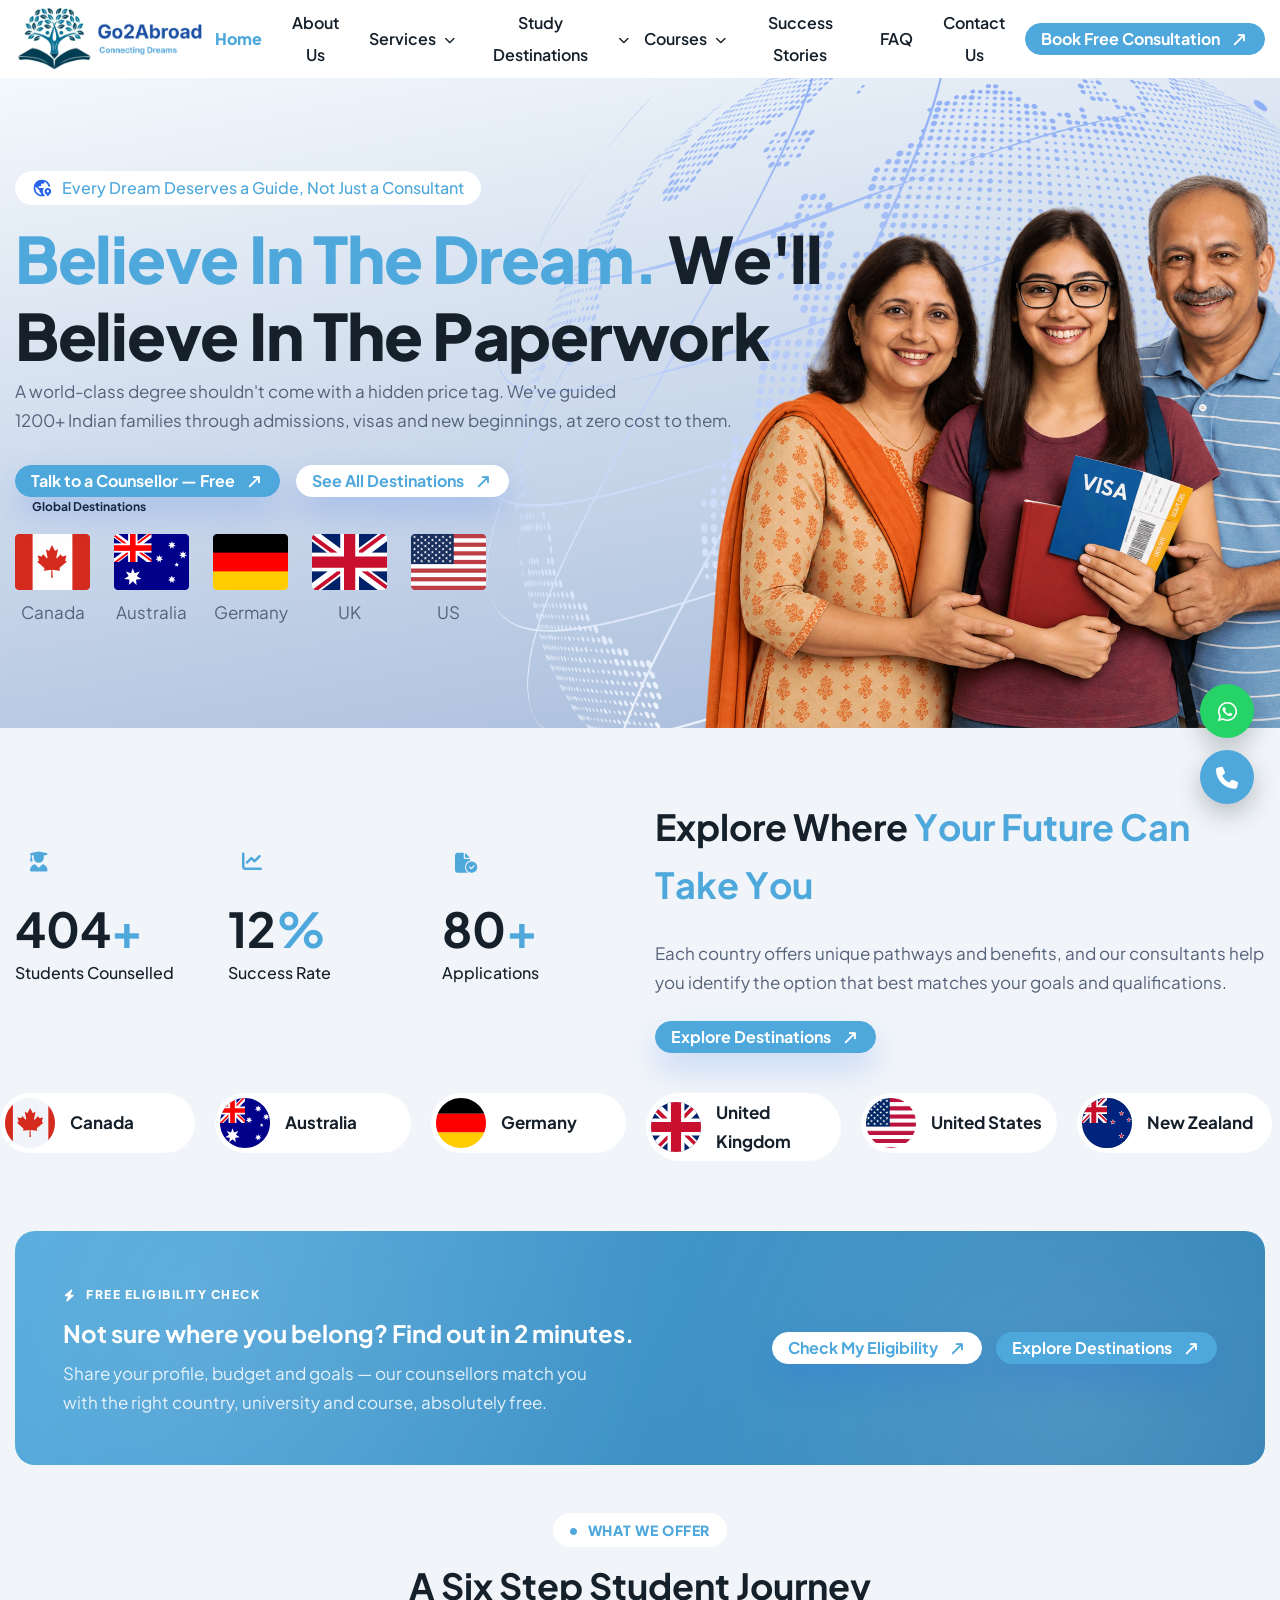
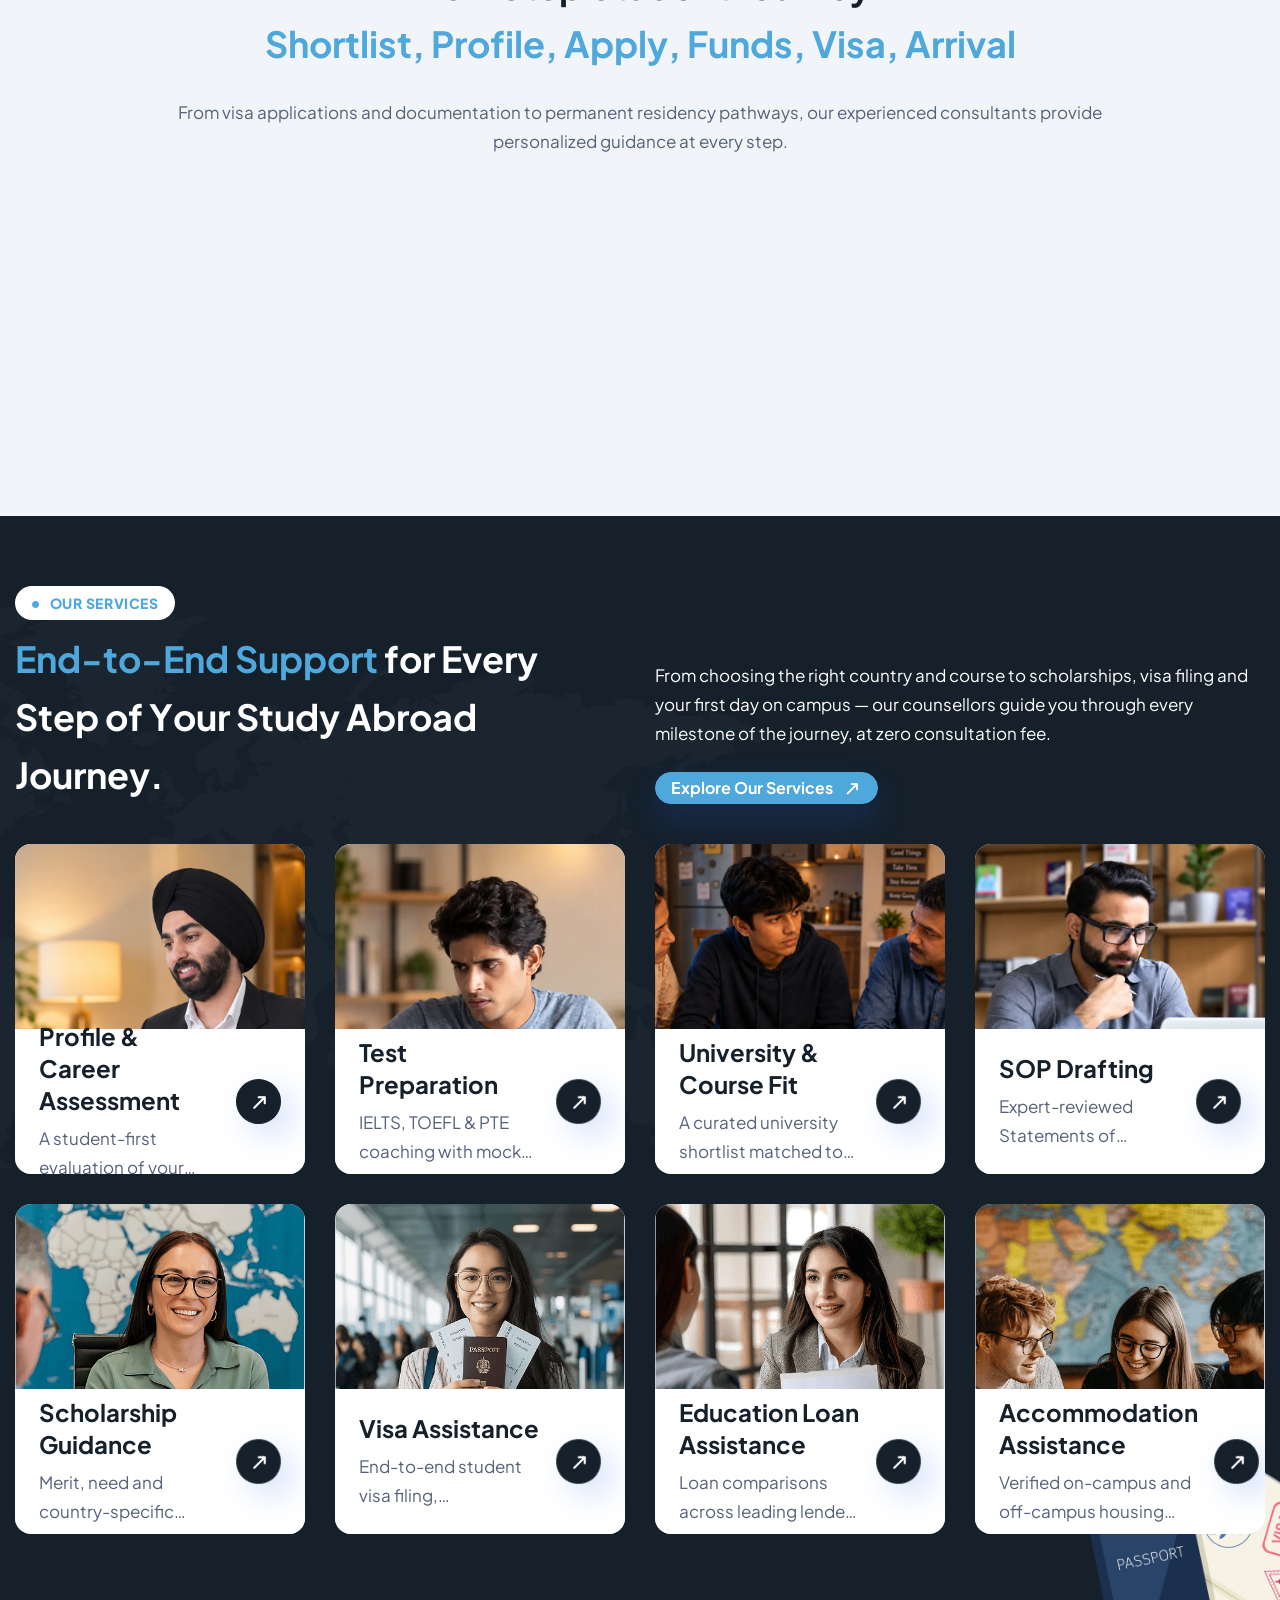
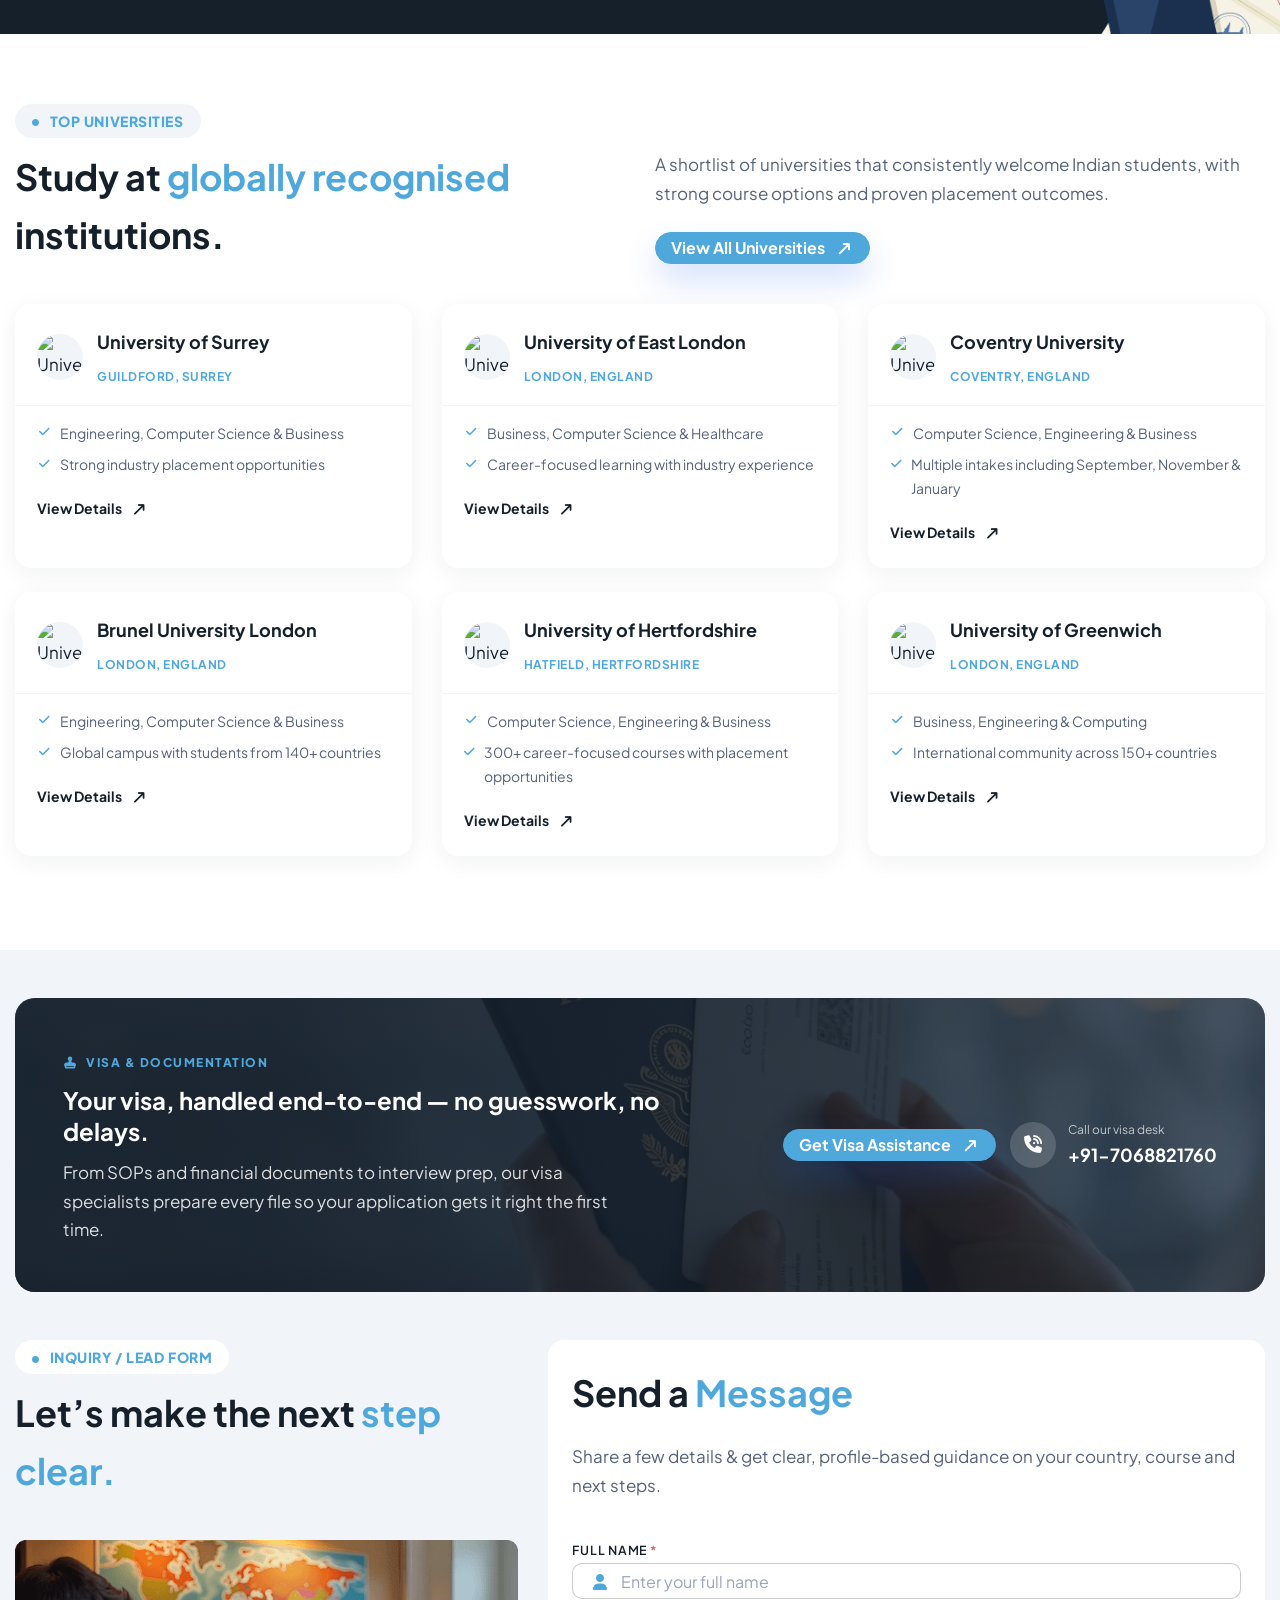
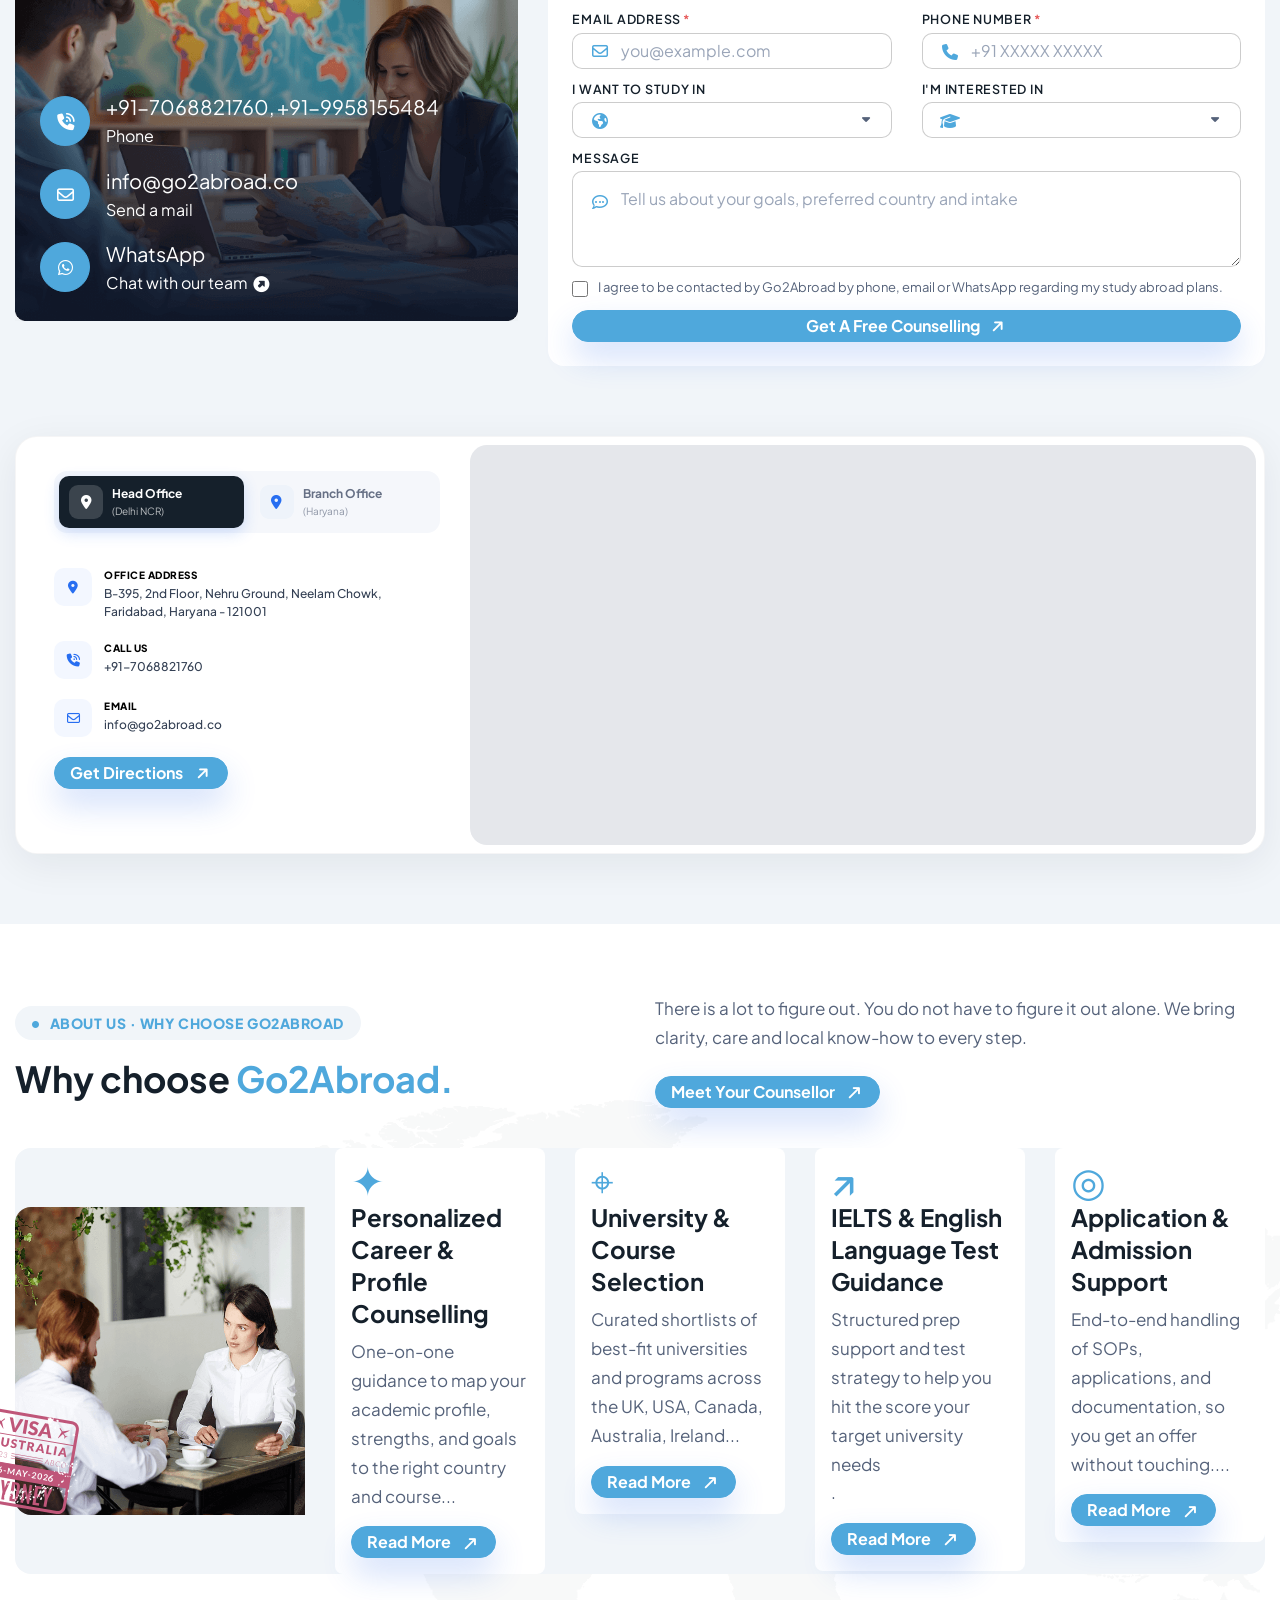
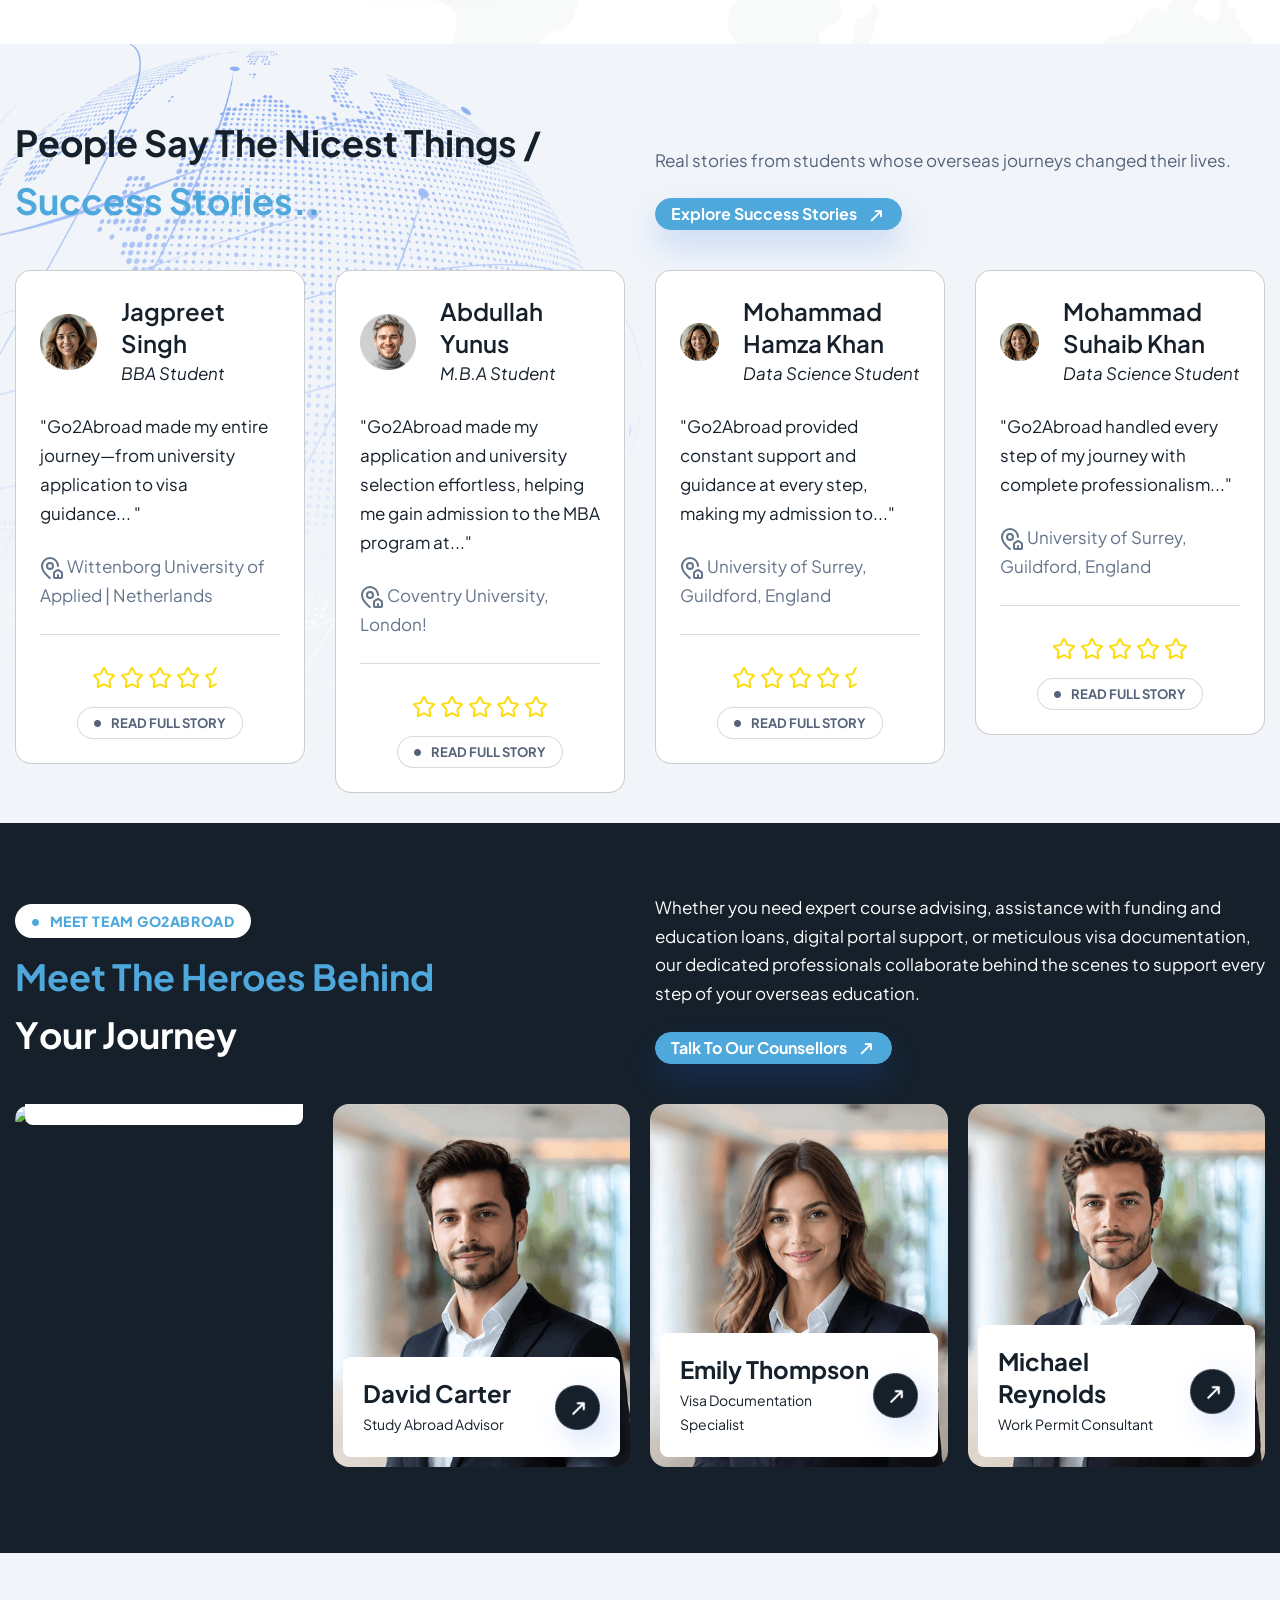
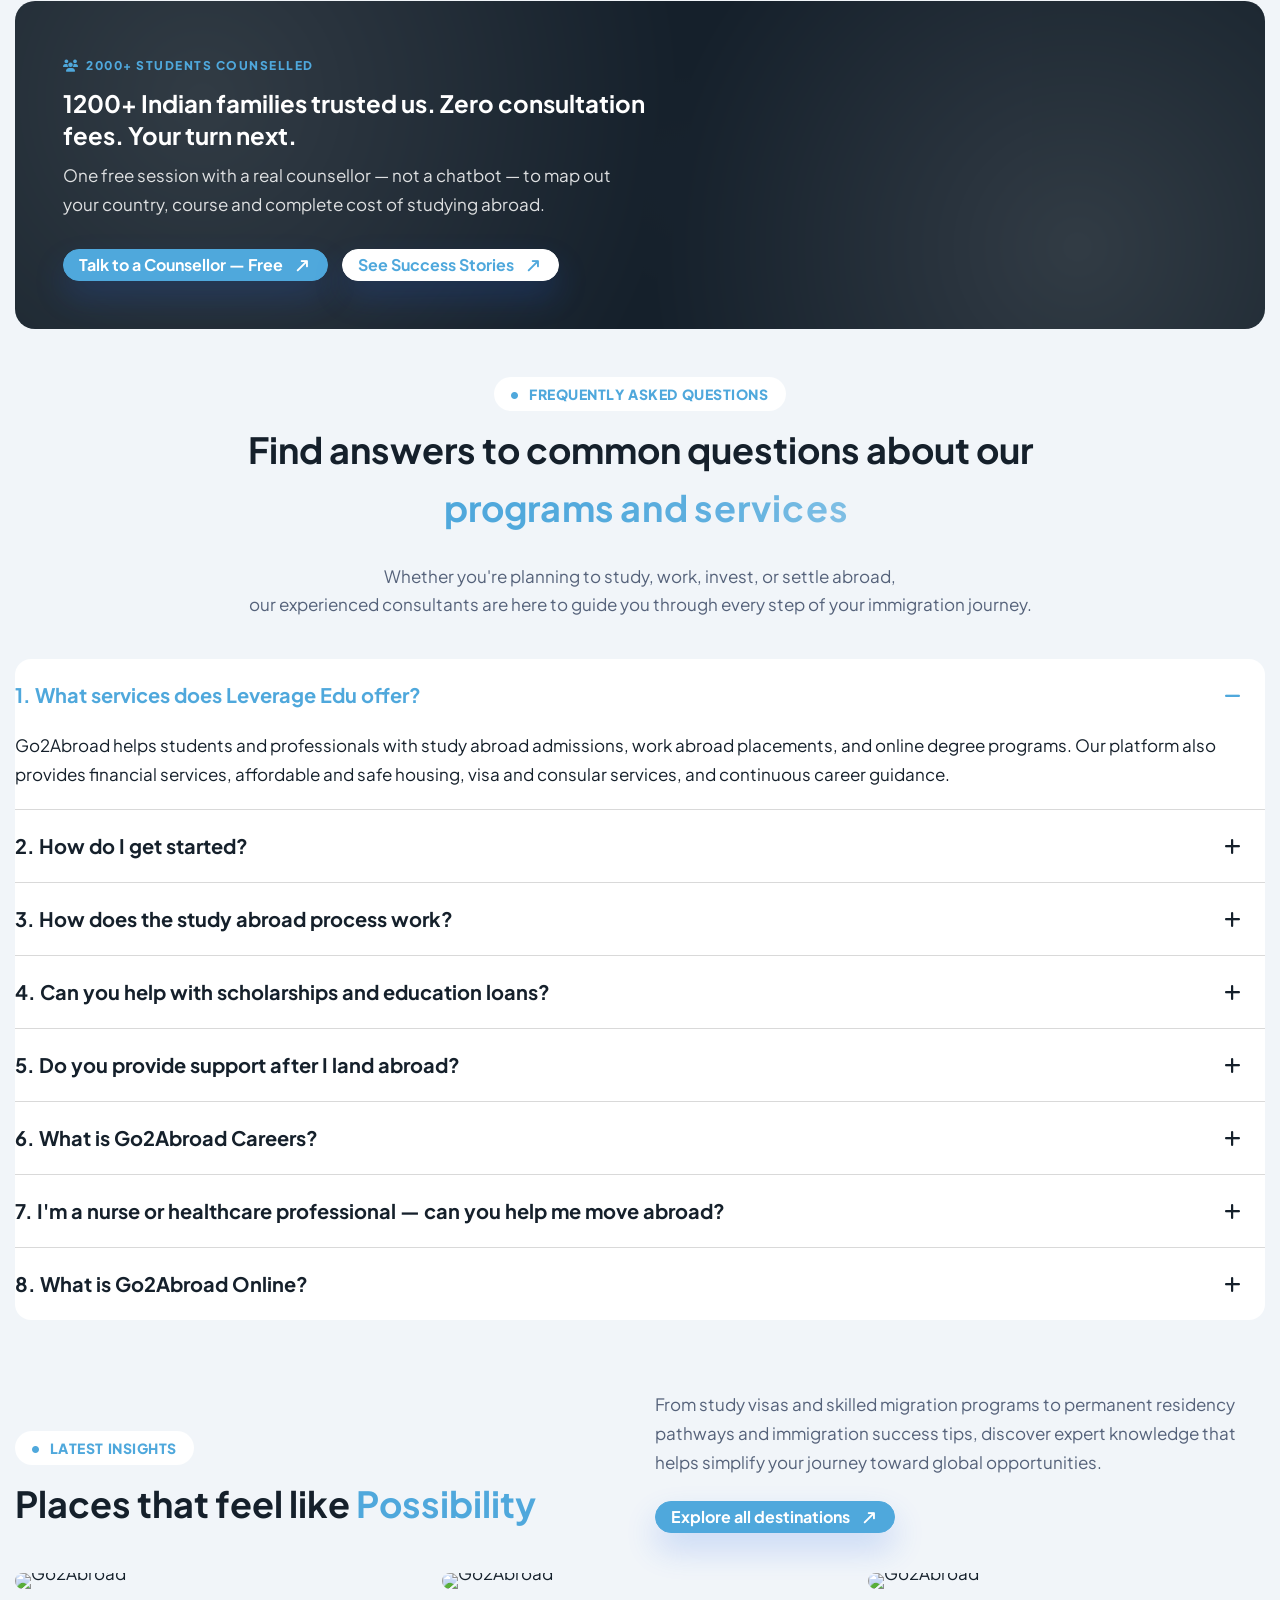
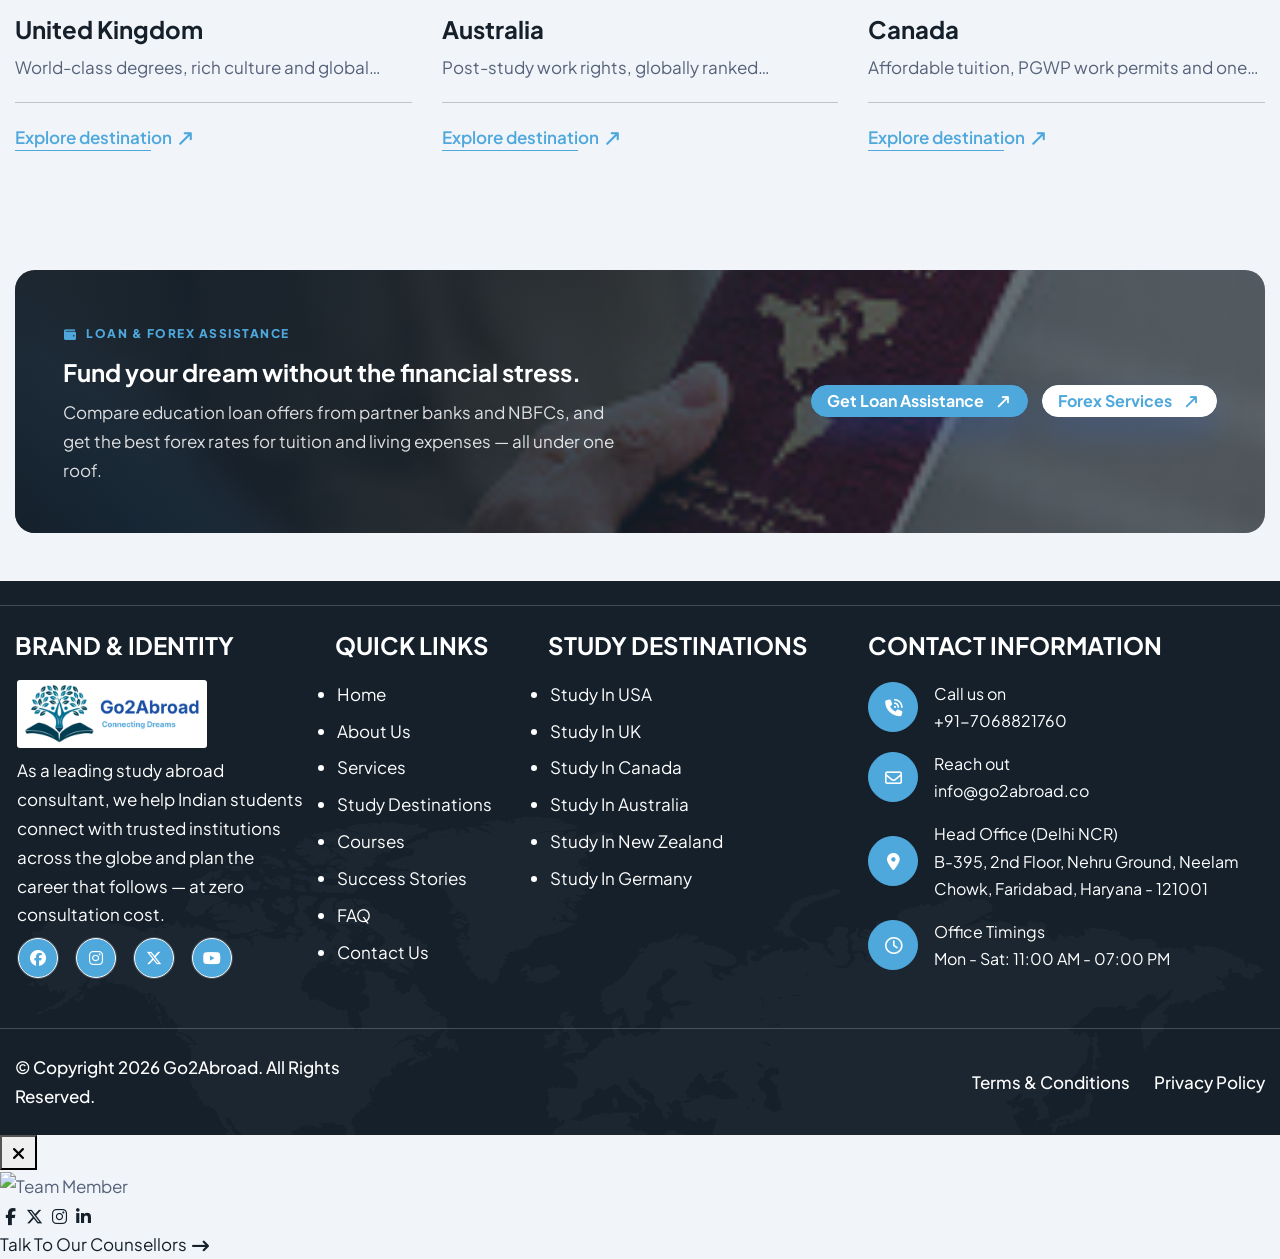
==== commit af343fd0: "Add files via upload" ====
--- a/index.html
+++ b/index.html
@@ -40,7 +40,7 @@
  
  
       <!-- Header New Start -->
-               <header id="sisf-page-header" class="sisf-main-header sisf-standerd-header">
+   <header id="sisf-page-header" class="sisf-main-header sisf-standerd-header">
 
       <div id="sisf-page-header-inner" class="sisf-skin--dark position-relative d-flex align-items-center">
          <div class="container">
@@ -151,7 +151,7 @@
                                  <div class="sisf-m-text" data-aos="fade-up" data-aos-delay="100">
                                     <p class="text-start">A world-class degree shouldn't come with a hidden price tag. We've guided 
 
- <br>1200+ Indian families through admissions, visas and new beginnings, at zero cost to them.</p>
+                                  <br>1200+ Indian families through admissions, visas and new beginnings, at zero cost to them.</p>
                                  </div>
                                  <div class="button-group d-flex align-items-center flex-wrap gap-3">
                                     <div class="sisf-m-button" data-aos="fade-up" data-aos-delay="100">
@@ -515,13 +515,12 @@
          </div>
       </div>
       <!-- End CTA Banner 1 -->
-
-      <!-- About Us Section Start -->
+ 
+ <!-- About Us Section Start -->
 <div class="sis-about-section section pt-0">
    <div class="container">
       <div class="row">
          <div class="col-12">
-            <!-- Section Title Start -->
             <div class="sisf-sis-section-title text-center sis-section-title">
                <span class="sisf-m-subtitle sis-text-anime-style-3">WHAT WE OFFER</span>
                <h2 class="sisf-m-title sis-text-anime-style-3">A Six Step Student Journey <br><span class="sisf-e-colored">Shortlist, Profile, Apply, Funds, Visa, Arrival</span></h2>
@@ -529,7 +528,6 @@
                   <p> From visa applications and documentation to permanent residency pathways, our experienced consultants provide<br> personalized guidance at every step.</p>
                </div>
             </div>
-            <!-- Section Title End -->
          </div>
       </div>
 
@@ -539,47 +537,47 @@
   </svg>
 
   <div class="sis-step-item" style="position:absolute;left:8%;top:0;transform:translateX(-50%);width:100px;text-align:center;transition-delay:0s;">
-    <div style="width:52px;height:52px;border-radius:50%;background:#fff;border:1.5px solid #006E93;display:flex;align-items:center;justify-content:center;margin:0 auto;position:relative;z-index:1;">
+    <div class="sis-step-icon" style="width:52px;height:52px;border-radius:50%;background:#fff;border:1.5px solid #006E93;display:flex;align-items:center;justify-content:center;margin:0 auto;position:relative;z-index:1;">
       <i class="fa-solid fa-list-check" style="font-size:22px;color:#006E93;" aria-hidden="true"></i>
     </div>
     <div style="margin-top:12px;font-size:14px;font-weight:600;color:#14203E;">Shortlist</div>
     <div style="margin-top:3px;font-size:12px;color:#5A6584;line-height:1.4;">Explore &amp; shortlist universities</div>
   </div>
 
-  <div class="sis-step-item" style="position:absolute;left:24.8%;top:130px;transform:translateX(-50%);width:100px;text-align:center;transition-delay:0.12s;">
-    <div style="width:52px;height:52px;border-radius:50%;background:#fff;border:1.5px solid #006E93;display:flex;align-items:center;justify-content:center;margin:0 auto;position:relative;z-index:1;">
+  <div class="sis-step-item" style="position:absolute;left:24.8%;top:130px;transform:translateX(-50%);width:100px;text-align:center;transition-delay:0.3s;">
+    <div class="sis-step-icon" style="width:52px;height:52px;border-radius:50%;background:#fff;border:1.5px solid #006E93;display:flex;align-items:center;justify-content:center;margin:0 auto;position:relative;z-index:1;">
       <i class="fa-solid fa-user" style="font-size:22px;color:#006E93;" aria-hidden="true"></i>
     </div>
     <div style="margin-top:12px;font-size:14px;font-weight:600;color:#14203E;">Profile</div>
     <div style="margin-top:3px;font-size:12px;color:#5A6584;line-height:1.4;">Create &amp; verify your profile</div>
   </div>
 
-  <div class="sis-step-item" style="position:absolute;left:41.6%;top:0;transform:translateX(-50%);width:100px;text-align:center;transition-delay:0.24s;">
-    <div style="width:52px;height:52px;border-radius:50%;background:#fff;border:1.5px solid #006E93;display:flex;align-items:center;justify-content:center;margin:0 auto;position:relative;z-index:1;">
+  <div class="sis-step-item" style="position:absolute;left:41.6%;top:0;transform:translateX(-50%);width:100px;text-align:center;transition-delay:0.6s;">
+    <div class="sis-step-icon" style="width:52px;height:52px;border-radius:50%;background:#fff;border:1.5px solid #006E93;display:flex;align-items:center;justify-content:center;margin:0 auto;position:relative;z-index:1;">
       <i class="fa-solid fa-paper-plane" style="font-size:22px;color:#006E93;" aria-hidden="true"></i>
     </div>
     <div style="margin-top:12px;font-size:14px;font-weight:600;color:#14203E;">Apply</div>
     <div style="margin-top:3px;font-size:12px;color:#5A6584;line-height:1.4;">Submit applications</div>
   </div>
 
-  <div class="sis-step-item" style="position:absolute;left:58.4%;top:130px;transform:translateX(-50%);width:100px;text-align:center;transition-delay:0.36s;">
-    <div style="width:52px;height:52px;border-radius:50%;background:#fff;border:1.5px solid #006E93;display:flex;align-items:center;justify-content:center;margin:0 auto;position:relative;z-index:1;">
+  <div class="sis-step-item" style="position:absolute;left:58.4%;top:130px;transform:translateX(-50%);width:100px;text-align:center;transition-delay:0.9s;">
+    <div class="sis-step-icon" style="width:52px;height:52px;border-radius:50%;background:#fff;border:1.5px solid #006E93;display:flex;align-items:center;justify-content:center;margin:0 auto;position:relative;z-index:1;">
       <i class="fa-solid fa-wallet" style="font-size:22px;color:#006E93;" aria-hidden="true"></i>
     </div>
     <div style="margin-top:12px;font-size:14px;font-weight:600;color:#14203E;">Funds</div>
     <div style="margin-top:3px;font-size:12px;color:#5A6584;line-height:1.4;">Plan costs &amp; secure funding</div>
   </div>
 
-  <div class="sis-step-item" style="position:absolute;left:75.2%;top:0;transform:translateX(-50%);width:100px;text-align:center;transition-delay:0.48s;">
-    <div style="width:52px;height:52px;border-radius:50%;background:#fff;border:1.5px solid #006E93;display:flex;align-items:center;justify-content:center;margin:0 auto;position:relative;z-index:1;">
+  <div class="sis-step-item" style="position:absolute;left:75.2%;top:0;transform:translateX(-50%);width:100px;text-align:center;transition-delay:1.2s;">
+    <div class="sis-step-icon" style="width:52px;height:52px;border-radius:50%;background:#fff;border:1.5px solid #006E93;display:flex;align-items:center;justify-content:center;margin:0 auto;position:relative;z-index:1;">
       <i class="fa-solid fa-stamp" style="font-size:22px;color:#006E93;" aria-hidden="true"></i>
     </div>
     <div style="margin-top:12px;font-size:14px;font-weight:600;color:#14203E;">Visa</div>
     <div style="margin-top:3px;font-size:12px;color:#5A6584;line-height:1.4;">Apply &amp; track progress</div>
   </div>
 
-  <div class="sis-step-item" style="position:absolute;left:92%;top:130px;transform:translateX(-50%);width:100px;text-align:center;transition-delay:0.6s;">
-    <div style="width:52px;height:52px;border-radius:50%;background:#006E93;border:1.5px solid #006E93;display:flex;align-items:center;justify-content:center;margin:0 auto;position:relative;z-index:1;">
+  <div class="sis-step-item" style="position:absolute;left:92%;top:130px;transform:translateX(-50%);width:100px;text-align:center;transition-delay:1.5s;">
+    <div class="sis-step-icon" style="width:52px;height:52px;border-radius:50%;background:#006E93;border:1.5px solid #006E93;display:flex;align-items:center;justify-content:center;margin:0 auto;position:relative;z-index:1;">
       <i class="fa-solid fa-plane" style="font-size:22px;color:#fff;" aria-hidden="true"></i>
     </div>
     <div style="margin-top:12px;font-size:14px;font-weight:600;color:#14203E;">Arrival</div>
@@ -898,116 +896,392 @@
                   <!-- Section Title End -->
                </div>
             </div>
-            <div class="row">
-               <div class="col-lg-4 col-md-6 mb-4">
-                  <a href="arizona-state-university.html" class="sis-country-card d-block" data-aos="fade-up" data-aos-delay="100">
-                     <div class="sis-country-card-top">
-                        <div class="sis-country-flag"><img src="images/country-5.png" alt="USA Flag"></div>
-                        <div>
-                           <h3>Arizona State University</h3>
-                           <span class="sis-country-tag">Tempe, Arizona</span>
-                        </div>
-                     </div>
-                     <div class="sis-country-card-body">
-                        <ul>
-                           <li><i class="fa-solid fa-check"></i> Engineering, Computer Science &amp; Business</li>
-                           <li><i class="fa-solid fa-check"></i> Ranked among the most innovative US universities</li>
-                        </ul>
-                        <span class="sis-country-card-link">View Details <i class="fa-solid fa-arrow-right-long"></i></span>
-                     </div>
-                  </a>
-               </div>
-               <div class="col-lg-4 col-md-6 mb-4">
-                  <a href="arizona-state-university.html" class="sis-country-card d-block" data-aos="fade-up" data-aos-delay="200">
-                     <div class="sis-country-card-top">
-                        <div class="sis-country-flag"><img src="images/country-5.png" alt="USA Flag"></div>
-                        <div>
-                           <h3>University of Texas at Dallas</h3>
-                           <span class="sis-country-tag">Dallas, Texas</span>
-                        </div>
-                     </div>
-                     <div class="sis-country-card-body">
-                        <ul>
-                           <li><i class="fa-solid fa-check"></i> Business Analytics &amp; Computer Science</li>
-                           <li><i class="fa-solid fa-check"></i> Strong STEM-OPT eligible programmes</li>
-                        </ul>
-                        <span class="sis-country-card-link">View Details <i class="fa-solid fa-arrow-right-long"></i></span>
-                     </div>
-                  </a>
-               </div>
-               <div class="col-lg-4 col-md-6 mb-4">
-                  <a href="arizona-state-university.html" class="sis-country-card d-block" data-aos="fade-up" data-aos-delay="300">
-                     <div class="sis-country-card-top">
-                        <div class="sis-country-flag"><img src="images/country-5.png" alt="USA Flag"></div>
-                        <div>
-                           <h3>Northeastern University</h3>
-                           <span class="sis-country-tag">Boston, Massachusetts</span>
-                        </div>
-                     </div>
-                     <div class="sis-country-card-body">
-                        <ul>
-                           <li><i class="fa-solid fa-check"></i> Computer Science &amp; Co-op Programs</li>
-                           <li><i class="fa-solid fa-check"></i> Paid industry co-ops built into the degree</li>
-                        </ul>
-                        <span class="sis-country-card-link">View Details <i class="fa-solid fa-arrow-right-long"></i></span>
-                     </div>
-                  </a>
-               </div>
-               <div class="col-lg-4 col-md-6 mb-4">
-                  <a href="arizona-state-university.html" class="sis-country-card d-block" data-aos="fade-up" data-aos-delay="100">
-                     <div class="sis-country-card-top">
-                        <div class="sis-country-flag"><img src="images/country-5.png" alt="USA Flag"></div>
-                        <div>
-                           <h3>University at Buffalo (SUNY)</h3>
-                           <span class="sis-country-tag">Buffalo, New York</span>
-                        </div>
-                     </div>
-                     <div class="sis-country-card-body">
-                        <ul>
-                           <li><i class="fa-solid fa-check"></i> Engineering &amp; Management</li>
-                           <li><i class="fa-solid fa-check"></i> Affordable public-university tuition</li>
-                        </ul>
-                        <span class="sis-country-card-link">View Details <i class="fa-solid fa-arrow-right-long"></i></span>
-                     </div>
-                  </a>
-               </div>
-               <div class="col-lg-4 col-md-6 mb-4">
-                  <a href="arizona-state-university.html" class="sis-country-card d-block" data-aos="fade-up" data-aos-delay="200">
-                     <div class="sis-country-card-top">
-                        <div class="sis-country-flag"><img src="images/country-5.png" alt="USA Flag"></div>
-                        <div>
-                           <h3>Illinois Institute of Technology</h3>
-                           <span class="sis-country-tag">Chicago, Illinois</span>
-                        </div>
-                     </div>
-                     <div class="sis-country-card-body">
-                        <ul>
-                           <li><i class="fa-solid fa-check"></i> Engineering &amp; Computer Science</li>
-                           <li><i class="fa-solid fa-check"></i> Located in a major tech &amp; finance hub</li>
-                        </ul>
-                        <span class="sis-country-card-link">View Details <i class="fa-solid fa-arrow-right-long"></i></span>
-                     </div>
-                  </a>
-               </div>
-               <div class="col-lg-4 col-md-6 mb-4">
-                  <a href="arizona-state-university.html" class="sis-country-card d-block" data-aos="fade-up" data-aos-delay="300">
-                     <div class="sis-country-card-top">
-                        <div class="sis-country-flag"><img src="images/country-5.png" alt="USA Flag"></div>
-                        <div>
-                           <h3>Clark University</h3>
-                           <span class="sis-country-tag">Worcester, Massachusetts</span>
-                        </div>
-                     </div>
-                     <div class="sis-country-card-body">
-                        <ul>
-                           <li><i class="fa-solid fa-check"></i> Business Analytics &amp; Arts</li>
-                           <li><i class="fa-solid fa-check"></i> Small campus with a strong alumni network</li>
-                        </ul>
-                        <span class="sis-country-card-link">View Details <i class="fa-solid fa-arrow-right-long"></i></span>
-                     </div>
-                  </a>
-               </div>
-            </div>
+          <div class="row">
+
+    <!-- =====================================================
+         1. UNIVERSITY OF SURREY
+    ====================================================== -->
+    <div class="col-lg-4 col-md-6 mb-4">
+
+        <a href="https://www.surrey.ac.uk/"
+           target="_blank"
+           rel="noopener noreferrer"
+           class="sis-country-card d-block"
+           data-aos="fade-up"
+           data-aos-delay="100">
+
+            <div class="sis-country-card-top">
+
+                <div class="sis-country-flag">
+                    <img src="images/topUniversity/ArizonaStateUniversity.jpg"
+                         alt="University of Surrey">
+                </div>
+
+                <div>
+
+                    <h3>University of Surrey</h3>
+
+                    <span class="sis-country-tag">
+                        Guildford, Surrey
+                    </span>
+
+                </div>
+
+            </div>
+
+
+            <div class="sis-country-card-body">
+
+                <ul>
+
+                    <li>
+                        <i class="fa-solid fa-check"></i>
+                        Engineering, Computer Science &amp; Business
+                    </li>
+
+                    <li>
+                        <i class="fa-solid fa-check"></i>
+                        Strong industry placement opportunities
+                    </li>
+
+                </ul>
+
+
+                <span class="sis-country-card-link">
+
+                    View Details
+
+                    <i class="fa-solid fa-arrow-right-long"></i>
+
+                </span>
+
+            </div>
+
+        </a>
+
+    </div>
+
+
+
+    <!-- =====================================================
+         2. UNIVERSITY OF EAST LONDON
+    ====================================================== -->
+    <div class="col-lg-4 col-md-6 mb-4">
+
+        <a href="https://www.uel.ac.uk/"
+           target="_blank"
+           rel="noopener noreferrer"
+           class="sis-country-card d-block"
+           data-aos="fade-up"
+           data-aos-delay="200">
+
+            <div class="sis-country-card-top">
+
+                <div class="sis-country-flag">
+                    <img src="images/topUniversity/eastLondon.png"  alt="University of East London">
+                </div>
+
+                <div>
+
+                    <h3>University of East London</h3>
+
+                    <span class="sis-country-tag">
+                        London, England
+                    </span>
+
+                </div>
+
+            </div>
+
+
+            <div class="sis-country-card-body">
+
+                <ul>
+
+                    <li>
+                        <i class="fa-solid fa-check"></i>
+                        Business, Computer Science &amp; Healthcare
+                    </li>
+
+                    <li>
+                        <i class="fa-solid fa-check"></i>
+                        Career-focused learning with industry experience
+                    </li>
+
+                </ul>
+
+
+                <span class="sis-country-card-link">
+
+                    View Details
+
+                    <i class="fa-solid fa-arrow-right-long"></i>
+
+                </span>
+
+            </div>
+
+        </a>
+
+    </div>
+
+
+
+    <!-- =====================================================
+         3. COVENTRY UNIVERSITY
+    ====================================================== -->
+    <div class="col-lg-4 col-md-6 mb-4">
+
+        <a href="https://www.coventry.ac.uk/"
+           target="_blank"
+           rel="noopener noreferrer"
+           class="sis-country-card d-block"
+           data-aos="fade-up"
+           data-aos-delay="300">
+
+            <div class="sis-country-card-top">
+
+                <div class="sis-country-flag">
+                        <img src="images/topUniversity/CoventryUniversity.png"  alt="University of East London">
+                </div>
+
+                <div>
+
+                    <h3>Coventry University</h3>
+
+                    <span class="sis-country-tag">
+                        Coventry, England
+                    </span>
+
+                </div>
+
+            </div>
+
+
+            <div class="sis-country-card-body">
+
+                <ul>
+
+                    <li>
+                        <i class="fa-solid fa-check"></i>
+                        Computer Science, Engineering &amp; Business
+                    </li>
+
+                    <li>
+                        <i class="fa-solid fa-check"></i>
+                        Multiple intakes including September, November &amp; January
+                    </li>
+
+                </ul>
+
+
+                <span class="sis-country-card-link">
+
+                    View Details
+
+                    <i class="fa-solid fa-arrow-right-long"></i>
+
+                </span>
+
+            </div>
+
+        </a>
+
+    </div>
+
+
+
+    <!-- =====================================================
+         4. BRUNEL UNIVERSITY LONDON
+    ====================================================== -->
+    <div class="col-lg-4 col-md-6 mb-4">
+
+        <a href="https://www.brunel.ac.uk/"
+           target="_blank"
+           rel="noopener noreferrer"
+           class="sis-country-card d-block"
+           data-aos="fade-up"
+           data-aos-delay="100">
+
+            <div class="sis-country-card-top">
+
+                <div class="sis-country-flag">
+                          <img src="images/topUniversity/BrunelUniversityLondon.png"  alt="University of East London">
+                </div>
+
+                <div>
+
+                    <h3>Brunel University London</h3>
+
+                    <span class="sis-country-tag">
+                        London, England
+                    </span>
+
+                </div>
+
+            </div>
+
+
+            <div class="sis-country-card-body">
+
+                <ul>
+
+                    <li>
+                        <i class="fa-solid fa-check"></i>
+                        Engineering, Computer Science &amp; Business
+                    </li>
+
+                    <li>
+                        <i class="fa-solid fa-check"></i>
+                        Global campus with students from 140+ countries
+                    </li>
+
+                </ul>
+
+
+                <span class="sis-country-card-link">
+
+                    View Details
+
+                    <i class="fa-solid fa-arrow-right-long"></i>
+
+                </span>
+
+            </div>
+
+        </a>
+
+    </div>
+
+
+
+    <!-- =====================================================
+         5. UNIVERSITY OF HERTFORDSHIRE
+    ====================================================== -->
+    <div class="col-lg-4 col-md-6 mb-4">
+
+        <a href="https://www.herts.ac.uk/"
+           target="_blank"
+           rel="noopener noreferrer"
+           class="sis-country-card d-block"
+           data-aos="fade-up"
+           data-aos-delay="200">
+
+            <div class="sis-country-card-top">
+
+                <div class="sis-country-flag">
+                          <img src="images/topUniversity/Uni_Of_Hertfordshire.png"  alt="University of East London">
+                </div>
+
+                <div>
+
+                    <h3>University of Hertfordshire</h3>
+
+                    <span class="sis-country-tag">
+                        Hatfield, Hertfordshire
+                    </span>
+
+                </div>
+
+            </div>
+
+
+            <div class="sis-country-card-body">
+
+                <ul>
+
+                    <li>
+                        <i class="fa-solid fa-check"></i>
+                        Computer Science, Engineering &amp; Business
+                    </li>
+
+                    <li>
+                        <i class="fa-solid fa-check"></i>
+                        300+ career-focused courses with placement opportunities
+                    </li>
+
+                </ul>
+
+
+                <span class="sis-country-card-link">
+
+                    View Details
+
+                    <i class="fa-solid fa-arrow-right-long"></i>
+
+                </span>
+
+            </div>
+
+        </a>
+
+    </div>
+
+
+
+    <!-- =====================================================
+         6. UNIVERSITY OF GREENWICH
+    ====================================================== -->
+    <div class="col-lg-4 col-md-6 mb-4">
+
+        <a href="https://www.gre.ac.uk/"
+           target="_blank"
+           rel="noopener noreferrer"
+           class="sis-country-card d-block"
+           data-aos="fade-up"
+           data-aos-delay="300">
+
+            <div class="sis-country-card-top">
+
+                <div class="sis-country-flag">
+                          <img src="images/topUniversity/Greenwich.png"  alt="University of East London">
+                </div>
+
+                <div>
+
+                    <h3>University of Greenwich</h3>
+
+                    <span class="sis-country-tag">
+                        London, England
+                    </span>
+
+                </div>
+
+            </div>
+
+
+            <div class="sis-country-card-body">
+
+                <ul>
+
+                    <li>
+                        <i class="fa-solid fa-check"></i>
+                        Business, Engineering &amp; Computing
+                    </li>
+
+                    <li>
+                        <i class="fa-solid fa-check"></i>
+                        International community across 150+ countries
+                    </li>
+
+                </ul>
+
+
+                <span class="sis-country-card-link">
+
+                    View Details
+
+                    <i class="fa-solid fa-arrow-right-long"></i>
+
+                </span>
+
+            </div>
+
+        </a>
+
+    </div>
+
+</div>
          </div>
       </div>
       <!-- Top Universities Section End -->
@@ -1075,15 +1349,7 @@
                                  <span class="sis-title text-white d-block">Send a mail</span>
                               </div>
                            </div>
-                           <div class="sisf-contact-box mb-3 d-flex align-items-center gap-3">
-                              <div class="sisf-icon">
-                                 <a href="https://www.google.com/maps/search/?api=1&query=B-395%2C+2nd+Floor%2C+Nehru+Ground%2C+Neelam+Chowk%2C+Faridabad%2C+Haryana+121001" target="_blank" rel="noopener"><i class="fa-solid fa-location-dot"></i></a>
-                              </div>
-                              <div class="sisf-sis-e-content">
-                                 <a href="https://www.google.com/maps/search/?api=1&query=B-395%2C+2nd+Floor%2C+Nehru+Ground%2C+Neelam+Chowk%2C+Faridabad%2C+Haryana+121001" target="_blank" rel="noopener" class="sis-title text-white d-block">Go2Abroad Education Consultants India</a>
-                                 <span class="sis-title text-white d-block">Reach out at</span>
-                              </div>
-                           </div>
+                          
                            <div class="sisf-contact-box mb-0 d-flex align-items-center gap-3">
                               <div class="sisf-icon">
                                  <a href="https://wa.me/919958155484" target="_blank" rel="noopener"><i class="fa-brands fa-whatsapp"></i></a>
@@ -1149,16 +1415,16 @@
                                        <i class="fa-solid fa-earth-americas"></i>
                                        <i class="fa-solid fa-caret-down"></i>
                                        <select class="form-control bg-white" id="destination" name="destination">
-									  <option value="">Select a destination</option>
-									  <option>USA</option>
-									  <option>UK</option>
-									  <option>Canada</option>
-									  <option>Australia</option>
-									  <option>Germany</option>
-									  <option>New Zealand</option>
-									  <option>Ireland</option>
-									  <option>Other</option>
-									 </select>
+            									  <option value="">Select a destination</option>
+            									  <option>USA</option>
+            									  <option>UK</option>
+            									  <option>Canada</option>
+            									  <option>Australia</option>
+            									  <option>Germany</option>
+            									  <option>New Zealand</option>
+            									  <option>Ireland</option>
+            									  <option>Other</option>
+									            </select>
                                     </div>
                                  </div>
                               </div>
@@ -1447,15 +1713,15 @@
                               <div class="sisf-e-content p-0">
                                  <div class="sisf-e-info mb-2 mt-0 sisf-info--top-holder">
                                     <div class="post-meta-list-after">
-                                       <a href="services.html#counselling" class="post-cat">✦</a>
+                                       <a href="services.html#counselling" class="post-cat fs-1">✦</a>
                                     </div>
                                  </div>
                                  <div class="sisf-e-content-inner">
                                     <div class="sisf-e-text">
                                        <h2 class="sisf-e-title sis-comman-title mb-2">
-                                          <a class="sisf-e-title-link" href="services.html#counselling">Expert counselling</a>
+                                          <a class="sisf-e-title-link" href="services.html#counselling">Personalized Career & Profile Counselling </a>
                                        </h2>
-                                       <p class="sisf-e-excerpt mb-3">A clear, personal plan for your global education goals.</p>
+                                       <p class="sisf-e-excerpt mb-3">One-on-one guidance to map your academic profile, strengths, and goals to the right country and course... </p>
                                     </div>
                                     <div class="sisf-m-button">
                                        <a href="services.html#counselling" class="sis-btn-default">Read More <i class="fa-solid fa-arrow-right-long"></i></a>
@@ -1472,15 +1738,15 @@
                               <div class="sisf-e-content p-0">
                                  <div class="sisf-e-info mb-2 mt-0 sisf-info--top-holder">
                                     <div class="post-meta-list-after">
-                                       <a href="services.html#university-shortlisting" class="post-cat">⌖</a>
+                                       <a href="services.html#university-shortlisting" class="post-cat fs-1">⌖</a>
                                     </div>
                                  </div>
                                  <div class="sisf-e-content-inner">
                                     <div class="sisf-e-text">
                                        <h2 class="sisf-e-title sis-comman-title mb-2">
-                                          <a class="sisf-e-title-link" href="services.html#university-shortlisting">University Selection</a>
+                                          <a class="sisf-e-title-link" href="services.html#university-shortlisting">University & Course Selection </a>
                                        </h2>
-                                       <p class="sisf-e-excerpt mb-3">A clear, personal plan for your global education goals.</p>
+                                       <p class="sisf-e-excerpt mb-3">Curated shortlists of best-fit universities and programs across the UK, USA, Canada, Australia, Ireland... </p>
                                     </div>
                                     <div class="sisf-m-button">
                                        <a href="services.html#university-shortlisting" class="sis-btn-default">Read More <i class="fa-solid fa-arrow-right-long"></i></a>
@@ -1497,15 +1763,16 @@
                               <div class="sisf-e-content p-0">
                                  <div class="sisf-e-info mb-2 mt-0 sisf-info--top-holder">
                                     <div class="post-meta-list-after">
-                                       <a href="services.html#sop-writing" class="post-cat">↗</a>
+                                       <a href="services.html#sop-writing" class="post-cat fs-1">↗</a>
                                     </div>
                                  </div>
                                  <div class="sisf-e-content-inner">
                                     <div class="sisf-e-text">
                                        <h2 class="sisf-e-title sis-comman-title mb-2">
-                                          <a class="sisf-e-title-link" href="services.html#sop-writing">Application Assistance</a>
+                                          <a class="sisf-e-title-link" href="services.html#sop-writing">IELTS & English Language Test Guidance </a>
                                        </h2>
-                                       <p class="sisf-e-excerpt mb-3">A clear, personal plan for your global education goals.</p>
+                                       <p class="sisf-e-excerpt mb-3">Structured prep support and test strategy to help you hit the score your target university needs <br>. 
+</p>
                                     </div>
                                     <div class="sisf-m-button">
                                        <a href="services.html#sop-writing" class="sis-btn-default">Read More <i class="fa-solid fa-arrow-right-long"></i></a>
@@ -1522,15 +1789,17 @@
                               <div class="sisf-e-content p-0">
                                  <div class="sisf-e-info mb-2 mt-0 sisf-info--top-holder">
                                     <div class="post-meta-list-after">
-                                       <a href="services.html#visa-assistance" class="post-cat">◎</a>
+                                       <a href="services.html#visa-assistance" class="post-cat fs-1">◎</a>
                                     </div>
                                  </div>
                                  <div class="sisf-e-content-inner">
                                     <div class="sisf-e-text">
                                        <h2 class="sisf-e-title sis-comman-title mb-2">
-                                          <a class="sisf-e-title-link" href="services.html#visa-assistance">Visa Guidance</a>
+                                          <a class="sisf-e-title-link" href="services.html#visa-assistance">Application & Admission Support 
+</a>
                                        </h2>
-                                       <p class="sisf-e-excerpt mb-3">Clear, step-by-step guidance so your visa file is complete, accurate and ready to approve.</p>
+                                       <p class="sisf-e-excerpt mb-3">End-to-end handling of SOPs, applications, and documentation, so you get an offer without touching.... 
+</p>
                                     </div>
                                     <div class="sisf-m-button">
                                        <a href="services.html#visa-assistance" class="sis-btn-default">Read More <i class="fa-solid fa-arrow-right-long"></i></a>
@@ -1592,14 +1861,16 @@
                                     <img src="images/profile-img1.png" class="w-100" alt="Go2Abroad">	
                                  </div>
                                  <div class="sisf-e-author">
-                                    <span class="sisf-e-author-name sis-comman-title d-block">Priya Sharma</span>
-                                    <span class="sisf-e-author-role"><i>Nurse Candidate</i>  </span>
+                                    <span class="sisf-e-author-name sis-comman-title d-block">Jagpreet Singh</span>
+                                    <span class="sisf-e-author-role"><i>BBA Student</i>  </span>
                                  </div>
                               </div>
                               <div class="sisf-e-content-center">
                                  <div class="sisf-e-discription mt-4">
-                                    <p>"The Leverage Careers training made German feel less intimidating..."</p>
-									<p style="color: #64748B;"><img src="[data-uri]"> Klinikum Hochrhein | Germany</p>
+                                    <p>"Go2Abroad made my entire journey—from university application to visa guidance...
+"</p>
+									<p style="color: #64748B;"><img src="[data-uri]">
+									Wittenborg University of Applied | Netherlands</p>
                                  </div>
                               </div>
                               <div class="sisf-case-overview pt-4">
@@ -1635,14 +1906,15 @@
                                     <img src="images/profile-img2.png" class="w-100" alt="Go2Abroad">	
                                  </div>
                                  <div class="sisf-e-author">
-                                    <span class="sisf-e-author-name sis-comman-title d-block">Rohan Mehta</span>
+                                    <span class="sisf-e-author-name sis-comman-title d-block">Abdullah Yunus </span>
                                     <span class="sisf-e-author-role"><i>M.B.A Student</i>  </span>
                                  </div>
                               </div>
                               <div class="sisf-e-content-center">
                                  <div class="sisf-e-discription mt-4">
-                                    <p>"The Leverage Careers training made German feel less intimidating..."</p>
-									<p style="color: #64748B;"><img src="[data-uri]"> Amity University Online</p>
+                                    <p>"Go2Abroad made my application and university selection effortless, helping me gain admission to the MBA program at..."</p>
+									<p style="color: #64748B;"><img src="[data-uri]">
+									Coventry University, London!</p>
                                  </div>
                               </div>
                               <div class="sisf-case-overview pt-4">
@@ -1678,14 +1950,15 @@
                                     <img src="images/profile-img1.png" class="w-100" alt="Go2Abroad">	
                                  </div>
                                  <div class="sisf-e-author">
-                                    <span class="sisf-e-author-name sis-comman-title d-block">Priya Sharma</span>
-                                    <span class="sisf-e-author-role"><i>Nurse Candidate</i>  </span>
+                                    <span class="sisf-e-author-name sis-comman-title d-block">Mohammad Hamza Khan 
+ </span>
+                                    <span class="sisf-e-author-role"><i>Data Science Student</i>  </span>
                                  </div>
                               </div>
                               <div class="sisf-e-content-center">
                                  <div class="sisf-e-discription mt-4">
-                                    <p>"The Leverage Careers training made German feel less intimidating..."</p>
-									<p style="color: #64748B;"><img src="[data-uri]"> Klinikum Hochrhein | Germany</p>
+                                    <p>"Go2Abroad provided constant support and guidance at every step, making my admission to..."</p>
+									<p style="color: #64748B;"><img src="[data-uri]"> University of Surrey, Guildford, England</p>
                                  </div>
                               </div>
                               <div class="sisf-case-overview pt-4">
@@ -1721,14 +1994,14 @@
                                     <img src="images/profile-img1.png" class="w-100" alt="Go2Abroad">	
                                  </div>
                                  <div class="sisf-e-author">
-                                    <span class="sisf-e-author-name sis-comman-title d-block">Pallavi Jha</span>
-                                    <span class="sisf-e-author-role"><i>Masters in Fine Arts</i>  </span>
+                                    <span class="sisf-e-author-name sis-comman-title d-block">Mohammad Suhaib Khan </span>
+                                    <span class="sisf-e-author-role"><i>Data Science Student</i>  </span>
                                  </div>
                               </div>
                               <div class="sisf-e-content-center">
                                  <div class="sisf-e-discription mt-4">
-                                    <p>"The Leverage Careers training made German feel less intimidating..."</p>
-									<p style="color: #64748B;"><img src="[data-uri]"> University of Essex | UK</p>
+                                    <p>"Go2Abroad handled every step of my journey with complete professionalism..."</p>
+									<p style="color: #64748B;"><img src="[data-uri]"> University of Surrey, Guildford, England</p>
                                  </div>
                               </div>
                               <div class="sisf-case-overview pt-4">
@@ -1769,8 +2042,8 @@
                <div class="col-lg-6">
                   <!-- Section Title Start -->
                   <div class="sisf-sis-section-title sis-section-title">
-                     <span class="sisf-m-subtitle sis-text-anime-style-3">OUR IMMIGRATION EXPERTS</span>
-                     <h2 class="sisf-m-title text-white sis-text-anime-style-3"><span class="sisf-e-colored">Meet The Professionals</span> Guiding Global Team</h2>
+                     <span class="sisf-m-subtitle sis-text-anime-style-3">Meet Team Go2Abroad </span>
+                     <h2 class="sisf-m-title text-white sis-text-anime-style-3"><span class="sisf-e-colored">Meet The Heroes Behind</span> <br> Your Journey </h2>
                   </div>
                   <!-- Section Title End -->
                </div>
@@ -1778,7 +2051,8 @@
                   <!-- Section Title Start -->
                   <div class="sisf-sis-section-title sis-section-title">
                      <div class="sisf-m-text" data-aos="fade-up" data-aos-delay="100">
-                        <p class="text-white mt-0">From student visas and skilled migration programs to permanent residency and family sponsorship applications, our experts work closely with clients to deliver tailored immigration solutions with confidence and transparency.</p>
+                        <p class="text-white mt-0">Whether you need expert course advising, assistance with funding and education loans, digital portal support, or meticulous visa documentation, our dedicated professionals
+						collaborate behind the scenes to support every step of your overseas education.</p>
                      </div>
                      <div class="sisf-m-button pt-4" data-aos="fade-up" data-aos-delay="500">
                         <a href="contact.html" class="sis-btn-default">Talk To Our Counsellors<i class="fa-solid fa-arrow-right-long"></i></a>
@@ -1799,7 +2073,7 @@
                                        <div class="sis-team-members-img sis-radius">
                                           <a href="#" class="sisf-sis-page-link position-relative">
                                              <figure>
-                                                <img src="images/team-image-1.png" class="w-100" alt="Go2Abroad">
+                                                <img src="images/Chakrapalit_Narayan.jpg" class="w-100" alt="Go2Abroad">
                                              </figure>
                                           </a>
                                        </div>
@@ -1815,9 +2089,9 @@
                                     <div class="sis-team-member-content d-flex align-items-center justify-content-between">
                                        <div class="contents-out">
                                           <h2 class="sisf-m-title sis-comman-title mb-1">
-                                             <a href="#" class="sisf-sis-page-link">Sarah Mitchell</a>
+                                             <a href="#" class="sisf-sis-page-link">Chakrapalit Narayan</a>
                                           </h2>
-                                          <p class="sisf-m-role mb-0">Senior Addmission Consultant</p>
+                                          <p class="sisf-m-role mb-0">Founder & CEO of Go2Abroad</p>
                                        </div>
                                        <div class="sis-e-icon-link">
                                           <a href="#"><i class="fa-solid fa-arrow-right-long"></i></a>
@@ -1994,7 +2268,7 @@
       <!-- End CTA Banner 3 -->
 
       <!-- FAQ Section Start -->
-      <div class="sis-faq-section section">
+      <div class="sis-faq-section section pt-0">
          <div class="container">
             <div class="row">
                <div class="col-12">
@@ -2012,47 +2286,8 @@
             </div>
             <div class="sisf-faqs-content-center bg-white sis-radius">
                <div class="row align-items-center">
-                  <div class="col-lg-5 position-relative">
-                     <div class="sis-e-faqs-image">
-                        <figure class="sis-image-anime sis-reveal">
-                           <img src="images/faqs-img.jpg" class="w-100" alt="Go2Abroad">
-                        </figure>
-                     </div>
-                     <div class="sisf-faqs-contact-part sisf-contact-left-bottom" data-aos="zoom-in-left" data-aos-delay="500">
-                        <div class="sisf-e-inner sisf-float-left-right sis-comman-background sis-radius p-4" style="    opacity: .9;">
-                           <div class="sisf-sis-contact-information">
-                              <div class="sisf-contact-box mb-3 d-flex align-items-center gap-3">
-                                 <div class="sisf-icon">
-                                    <a href="tel:+18004567890"><i class="fa-solid fa-phone-volume"></i></a>
-                                 </div>
-                                 <div class="sisf-sis-e-content">
-                                    <a href="tel:+18004567890" class="sis-title text-white d-block">+91-7068821760 / +91-9958155484</a>
-                                    <span class="sis-title text-white d-block">Call us on</span>
-                                 </div>
-                              </div>
-                              <div class="sisf-contact-box mb-3 d-flex align-items-center gap-3">
-                                 <div class="sisf-icon">
-                                    <a href="mailto:info@go2abroad.co"><i class="fa-regular fa-envelope"></i></a>
-                                 </div>
-                                 <div class="sisf-sis-e-content">
-                                    <a href="mailto:info@go2abroad.co" class="sis-title text-white d-block">info@go2abroad.co</a>
-                                    <span class="sis-title text-white d-block">Reach out</span>
-                                 </div>
-                              </div>
-                              <div class="sisf-contact-box d-flex align-items-center gap-3">
-                                 <div class="sisf-icon">
-                                    <a href="#"><i class="fa-solid fa-location-dot"></i></a>
-                                 </div>
-                                 <div class="sisf-sis-e-content"> 
-                                    <a href="#" class="sis-title text-white d-block">Branch Office (Haryana): SCO-223, Sector 13-17 Main Road, HUDA, Panipat, Haryana - 132104</a>
-                                    <span class="sis-title text-white d-block">Reach out at</span>
-                                 </div>
-                              </div>
-                           </div>
-                        </div>
-                     </div>
-                  </div>
-                  <div class="col-lg-7">
+               
+                  <div class="col-lg-12">
                      <div class="sisf-page-accordian sisf-sis-page-accordian sisf-page-bottom" data-aos="fade-up" data-aos-delay="100">
                         <div class="accordion" id="sisf-Accordion">
                            <!-- Accordion Item Start-->
@@ -2533,6 +2768,8 @@
          <span><i class="fa fa-chevron-up"></i></span>
          </button>
       </div>
+	  
+	  
       <!-- Back to Top Button End -->
       <!-- Jquery Library File -->
       <script src="js/jquery-3.7.1.min.js"></script>
@@ -2563,6 +2800,532 @@
       <script src="js/script.js"></script>
       <!-- Country Detail Page: scrollspy, cost calculator, university finder -->
       <script src="js/country-tools.js"></script>
+	  
+	  
+ <!-- =====================================================
+     GO2ABROAD TEAM POPUP
+===================================================== -->
+
+<div id="go2TeamPopup">
+
+    <div class="go2TeamPopupOverlay"></div>
+
+    <div class="go2TeamPopupBox">
+
+        <!-- CLOSE -->
+        <button type="button"
+                class="go2TeamPopupClose"
+                id="go2TeamPopupClose">
+
+            <i class="fa-solid fa-xmark"></i>
+
+        </button>
+
+
+        <!-- LEFT IMAGE -->
+        <div class="go2TeamPopupImage">
+
+            <img id="go2TeamPopupImage"
+                 src=""
+                 alt="Team Member">
+
+        </div>
+
+
+        <!-- RIGHT CONTENT -->
+        <div class="go2TeamPopupContent">
+
+       
+
+            <h2 id="go2TeamPopupName">
+            </h2>
+
+
+            <div id="go2TeamPopupRole"
+                 class="go2TeamPopupRole">
+            </div>
+
+
+            <div class="go2TeamPopupDivider">
+            </div>
+
+
+            <h3 id="go2TeamPopupHeading">
+            </h3>
+
+
+            <div id="go2TeamPopupDescription"
+                 class="go2TeamPopupDescription">
+            </div>
+
+
+            <!-- SOCIAL -->
+            <div class="go2TeamPopupSocial">
+
+                <a href="#">
+                    <i class="fa-brands fa-facebook-f"></i>
+                </a>
+
+                <a href="#">
+                    <i class="fa-brands fa-x-twitter"></i>
+                </a>
+
+                <a href="#">
+                    <i class="fa-brands fa-instagram"></i>
+                </a>
+
+                <a href="#">
+                    <i class="fa-brands fa-linkedin-in"></i>
+                </a>
+
+            </div>
+
+
+            <!-- BUTTON -->
+            <a href="contact.html"
+               class="go2TeamPopupButton">
+
+                Talk To Our Counsellors
+
+                <i class="fa-solid fa-arrow-right-long"></i>
+
+            </a>
+
+        </div>
+
+    </div>
+
+</div>
+<script>
+
+document.addEventListener("DOMContentLoaded", function () {
+
+
+    /* =====================================================
+       ELEMENTS
+    ===================================================== */
+
+    const popup =
+        document.getElementById("go2TeamPopup");
+
+    const closeButton =
+        document.getElementById("go2TeamPopupClose");
+
+    const overlay =
+        document.querySelector(
+            "#go2TeamPopup .go2TeamPopupOverlay"
+        );
+
+    const popupImage =
+        document.getElementById("go2TeamPopupImage");
+
+    const popupName =
+        document.getElementById("go2TeamPopupName");
+
+    const popupRole =
+        document.getElementById("go2TeamPopupRole");
+
+    const popupHeading =
+        document.getElementById("go2TeamPopupHeading");
+
+    const popupDescription =
+        document.getElementById(
+            "go2TeamPopupDescription"
+        );
+
+
+    /* =====================================================
+       CHECK
+    ===================================================== */
+
+    if (!popup) {
+
+        console.error(
+            "Go2Abroad Team Popup not found."
+        );
+
+        return;
+
+    }
+
+
+    /* =====================================================
+       TEAM DETAILS
+    ===================================================== */
+
+    const teamDetails = {
+
+        "Sarah Mitchell": {
+
+            heading:
+                "Helping Students Find The Right Path",
+
+            description: `
+                <p>
+                    Sarah Mitchell is a Senior Admission Consultant
+                    supporting students throughout their international
+                    education journey.
+                </p>
+
+                <p>
+                    She helps students understand their study options,
+                    evaluate universities and prepare for the admission
+                    process with clarity and confidence.
+                </p>
+
+                <p>
+                    Her focus is on creating a simple, transparent and
+                    student-first experience.
+                </p>
+            `
+
+        },
+
+
+        "David Carter": {
+
+            heading:
+                "Your Guide To Studying Abroad",
+
+            description: `
+                <p>
+                    David Carter is a Study Abroad Advisor who works
+                    closely with students to understand their academic
+                    goals and international study opportunities.
+                </p>
+
+                <p>
+                    He helps students explore suitable destinations,
+                    universities and study pathways.
+                </p>
+
+                <p>
+                    His approach is focused on giving students clear
+                    and practical guidance.
+                </p>
+            `
+
+        },
+
+
+        "Emily Thompson": {
+
+            heading:
+                "Making The Visa Process Easier",
+
+            description: `
+                <p>
+                    Emily Thompson is a Visa Documentation Specialist
+                    focused on helping students understand and prepare
+                    their documentation for the visa process.
+                </p>
+
+                <p>
+                    She helps applicants organise the required
+                    information and understand the documentation journey.
+                </p>
+
+                <p>
+                    Her attention to detail helps students approach
+                    their visa journey with greater confidence.
+                </p>
+            `
+
+        },
+
+
+        "Michael Reynolds": {
+
+            heading:
+                "Planning For Opportunities Beyond Study",
+
+            description: `
+                <p>
+                    Michael Reynolds is a Work Permit Consultant who
+                    helps students understand opportunities available
+                    after completing their international education.
+                </p>
+
+                <p>
+                    He provides guidance around post-study options
+                    and international career pathways.
+                </p>
+
+                <p>
+                    His focus is helping students prepare for
+                    opportunities beyond graduation.
+                </p>
+            `
+
+        }
+
+    };
+
+
+    /* =====================================================
+       OPEN POPUP
+    ===================================================== */
+
+    function openTeamPopup(teamCard) {
+
+
+        const image =
+            teamCard.querySelector(
+                ".sis-team-members-img img"
+            );
+
+
+        const nameElement =
+            teamCard.querySelector(
+                ".sisf-m-title a"
+            );
+
+
+        const roleElement =
+            teamCard.querySelector(
+                ".sisf-m-role"
+            );
+
+
+        if (
+            !image ||
+            !nameElement ||
+            !roleElement
+        ) {
+
+            console.error(
+                "Team card information not found."
+            );
+
+            return;
+
+        }
+
+
+        const name =
+            nameElement.textContent.trim();
+
+
+        const role =
+            roleElement.textContent.trim();
+
+
+        /* IMAGE */
+
+        popupImage.src =
+            image.getAttribute("src");
+
+
+        popupImage.alt =
+            name;
+
+
+        /* NAME */
+
+        popupName.textContent =
+            name;
+
+
+        /* ROLE */
+
+        popupRole.textContent =
+            role;
+
+
+        /* DETAILS */
+
+        if (teamDetails[name]) {
+
+            popupHeading.textContent =
+                teamDetails[name].heading;
+
+
+            popupDescription.innerHTML =
+                teamDetails[name].description;
+
+        } else {
+
+            popupHeading.textContent =
+                "The Go2Abroad Founder's Story ";
+
+
+            popupDescription.innerHTML = `
+                <p>
+                   Eight years ago, Chakrapalit Narayan was drawing blueprints
+				   for machines. Today, he draws blueprints for futures. 
+                </p>
+				<p>
+				 As Founder & CEO of Go2Abroad, he's built something rare: a zero-fee study abroad platform rooted in transparency, where every student — from a
+				 first-gen Oxford hopeful to a future doctor bound for Georgia — gets a real champion in their corner.
+				</p>
+				<p>
+				  His path here wasn't linear. He trained as a mechanical engineer, earning his B.Tech from Dr. A.P.J. Abdul Kalam Technical University, before pivoting into education. At PolicyBazaar, he consistently delivered 150% of targets as an IRDAI-certified advisor. At Leverage Edu, he rose from Senior Counselor to Assistant Manager — guiding 100 students into UK and US universities in three months and leading a 12-person
+				  team to record revenue. At The Modern School Group, he scaled enrollment marketing across three NCR campuses. 
+				</p>
+				<p>
+				 In September 2024, he brought it all together and founded Go2Abroad. “Every student deserves a champion in their corner.” For Chakrapalit, success isn't measured in leads closed — it's measured in visas approved and lives changed. That conviction shaped Go2Abroad's defining decision: never charge a student a single fee. Revenue comes entirely from its network of 90+ partner universities across the UK, USA, Canada, Australia, Europe, and beyond — meaning the team only succeeds when students do. “Education isn't a transaction — it's a transformation.” Today, Go2Abroad offers true end-to-end support — counseling, SOPs, visas, accommodation — without ever charging a fee. If you're staring at a stack of
+				 possibilities, Chakrapalit's message is simple: the best journeys start with a conversation. 
+				</p>
+            `;
+
+        }
+
+
+        /* SHOW POPUP */
+
+        popup.classList.add(
+            "go2-team-open"
+        );
+
+
+        document.body.classList.add(
+            "go2-team-popup-open"
+        );
+
+
+        console.log(
+            "Team popup opened:",
+            name
+        );
+
+    }
+
+
+    /* =====================================================
+       CLOSE POPUP
+    ===================================================== */
+
+    function closeTeamPopup() {
+
+        popup.classList.remove(
+            "go2-team-open"
+        );
+
+
+        document.body.classList.remove(
+            "go2-team-popup-open"
+        );
+
+    }
+
+
+    /* =====================================================
+       TEAM CARD CLICK
+       
+       ONLY:
+       .sisf-sis-team-member
+    ===================================================== */
+
+    document.addEventListener(
+        "click",
+        function (event) {
+
+
+            const teamCard =
+                event.target.closest(
+                    ".sisf-sis-team-member"
+                );
+
+
+            if (!teamCard) {
+
+                return;
+
+            }
+
+
+            /*
+             * Social icons ko click karne par
+             * popup nahi khulega.
+             */
+
+            if (
+                event.target.closest(
+                    ".sisf-m-social-icons"
+                )
+            ) {
+
+                return;
+
+            }
+
+
+            event.preventDefault();
+
+            event.stopPropagation();
+
+
+            openTeamPopup(teamCard);
+
+
+        },
+        true
+    );
+
+
+    /* =====================================================
+       CLOSE BUTTON
+    ===================================================== */
+
+    closeButton.addEventListener(
+        "click",
+        function (event) {
+
+            event.preventDefault();
+
+            event.stopPropagation();
+
+            closeTeamPopup();
+
+        }
+    );
+
+
+    /* =====================================================
+       OVERLAY CLICK
+    ===================================================== */
+
+    overlay.addEventListener(
+        "click",
+        function () {
+
+            closeTeamPopup();
+
+        }
+    );
+
+
+    /* =====================================================
+       ESC KEY
+    ===================================================== */
+
+    document.addEventListener(
+        "keydown",
+        function (event) {
+
+            if (
+                event.key === "Escape" &&
+                popup.classList.contains(
+                    "go2-team-open"
+                )
+            ) {
+
+                closeTeamPopup();
+
+            }
+
+        }
+    );
+
+
+    console.log(
+        "Go2Abroad Team Popup Loaded"
+    );
+
+
+});
+
+</script>
    </body>
 </html>
 
--- a/css/custom.css
+++ b/css/custom.css
@@ -4,11 +4,11 @@
 	--main-color: #4FA8DC;
 	--primary-color: #15202B;
 	--secondary-color: #F1F5F9;
-	--text-color: #64748B;
+	--text-color: #55627A;
 	--white-color: #FFFFFF;
 	--error-color: rgb(230, 87, 87);
-	--default-font: "Plus Jakarta Sans", sans-serif;
-	--heading-font: "Plus Jakarta Sans", sans-serif;
+	--default-font: "Plus Jakarta Sans", -apple-system, BlinkMacSystemFont, "Segoe UI", Roboto, Helvetica, Arial, sans-serif;
+	--heading-font: "Plus Jakarta Sans", -apple-system, BlinkMacSystemFont, "Segoe UI", Roboto, Helvetica, Arial, sans-serif;
 }
 
 /* ===============================
@@ -17,18 +17,21 @@
 
 body {
 	font-family: var(--default-font);
-	font-size: 16px;
-	font-weight: 500;
-	line-height: 26px;
+	font-size: 17px;
+	font-weight: 400;
+	line-height: 1.7;
 	color: var(--text-color);
-	letter-spacing: -1%;
+	letter-spacing: normal;
 	background-color: var(--secondary-color);
 	overflow: hidden;
 	padding-right: 0px !important;
+	-webkit-font-smoothing: antialiased;
+	-moz-osx-font-smoothing: grayscale;
+	text-rendering: optimizeLegibility;
 }
 
 p {
-	line-height: 26px;
+	line-height: 1.7;
 	margin-bottom: 24px;
 }
 
@@ -39,8 +42,9 @@
 h5,
 h6 {
 	margin: 0;
-	font-weight: 500;
+	font-weight: 600;
 	font-family: var(--heading-font);
+	line-height: 1.25;
 }
 
 h3,
@@ -80,9 +84,9 @@
     color: var(--primary-color);
     font-size: 64px;
     font-weight: 900;
-    line-height: 80px;
+    line-height: 1.2;
     text-transform: none;
-    letter-spacing: -1%;
+    letter-spacing: -0.02em;
     margin-bottom: 30px;
 }
 
@@ -109,11 +113,11 @@
 
 .sis-section-title .sisf-m-subtitle {
     font-family: var(--default-font);
-    font-size: 16px;
+    font-size: 14px;
     font-weight: 800;
-    text-transform: none;
+    text-transform: uppercase;
     line-height: 24px;
-    letter-spacing: -1%;
+    letter-spacing: 0.04em;
     white-space: normal;
     margin-bottom: 10px;
     display: inline-block;
@@ -154,7 +158,7 @@
 
 .sis-section-title h2 {
     margin-bottom: 20px;
-    font-size: 47px;
+    font-size: 36px;
 	line-height: 58px;
     font-weight: 700;
     color: var(--primary-color);
@@ -610,6 +614,19 @@
 	color: var(--primary-color);
 }
 
+.sis-counter-icon {
+	width: 48px;
+	height: 48px;
+	display: flex;
+	align-items: center;
+	justify-content: center;
+	border-radius: 50%;
+	background: var(--secondary-color);
+	color: var(--main-color);
+	font-size: 20px;
+	margin-bottom: 14px;
+}
+
 .sis-counter-content span {
 	font-weight: 500;
 	color: var(--primary-color);
@@ -881,7 +898,7 @@
 	text-transform: none !important;
 	line-height: 24px;
 	position: relative;
-	letter-spacing: -1%;
+	letter-spacing: normal;
 }
 
 .sisf-skin--light .sis-main-menu ul li a {
@@ -1567,6 +1584,17 @@
 	margin-bottom: 30px;
 }
 
+.sisf-sis-e-service-list .sisf-service-image img {
+	height: 230px;
+	object-fit: cover;
+}
+
+@media (max-width: 767px) {
+	.sisf-sis-e-service-list .sisf-service-image img {
+		height: 260px;
+	}
+}
+
 .sisf-sis-e-service-list .sisf-e-inner {
 	transition: all 0.6s ease;
 	overflow: hidden;
@@ -3307,7 +3335,7 @@
     font-weight: 800;
     text-transform: none;
     line-height: 24px;
-    letter-spacing: -1%;
+    letter-spacing: normal;
 	margin-bottom: 10px;
     white-space: normal;
     display: inline-block;
@@ -4740,7 +4768,7 @@
 }
 
 .footer-links ul {
-	padding-left: 23px;
+	padding-left: 2px;
 	margin-bottom: 0px;
 }
 
@@ -7012,6 +7040,957 @@
   stroke-dashoffset: 0;
 }
 
+/* =====================================================================
+   GO2ABROAD CUSTOM ADDITIONS — Menu dropdowns, CTA banners, page cards
+   ===================================================================== */
+
+/* ---------- Header dropdown / mega menu (desktop) ---------- */
+.sis-main-menu .navbar-nav > li.nav-item{
+	position: relative;
+}
+.sis-main-menu .navbar-nav > li.nav-item > .nav-link{
+	display: flex;
+	align-items: center;
+}
+.sis-main-menu .custom-toggle-icon{
+	font-size: 11px;
+	transition: transform .3s ease;
+}
+.sis-main-menu .nav-item:hover > a > .custom-toggle-icon{
+	transform: rotate(180deg);
+}
+.sis-main-menu ul.sub-menu{
+	position: absolute;
+	top: calc(100% + 14px);
+	left: 0;
+	min-width: 260px;
+	margin: 0;
+	padding: 10px 0;
+	list-style: none;
+	background: var(--white-color);
+	border-radius: 12px;
+	box-shadow: 0 20px 45px rgba(21,32,43,0.16);
+	opacity: 0;
+	visibility: hidden;
+	transform: translateY(14px);
+	transition: opacity .3s ease, transform .3s ease, visibility .3s ease;
+	z-index: 999;
+}
+.sis-main-menu li.nav-item:hover > ul.sub-menu{
+	opacity: 1;
+	visibility: visible;
+	transform: translateY(0);
+}
+.sis-main-menu ul.sub-menu li.nav-item{
+	position: relative;
+	width: 100%;
+}
+.sis-main-menu ul.sub-menu li.nav-item > a.nav-link{
+	display: flex;
+	align-items: center;
+	justify-content: space-between;
+	padding: 9px 22px;
+	font-size: 14px;
+	font-weight: 600;
+	color: var(--primary-color);
+	white-space: nowrap;
+	border-radius: 0;
+}
+.sis-main-menu ul.sub-menu li.nav-item > a.nav-link:hover{
+	color: var(--main-color);
+	background: var(--secondary-color);
+}
+.sis-main-menu ul.sub-menu ul.sub-menu{
+	top: -10px;
+	left: 100%;
+}
+.sis-main-menu .sub-menu.sis-menu-columns-2{
+	columns: 2;
+	column-gap: 0;
+	width: 480px;
+	min-width: 480px;
+	padding: 14px 6px;
+}
+.sis-main-menu .sub-menu.sis-menu-columns-2 li{
+	break-inside: avoid;
+}
+.sis-main-menu .sub-menu .sis-submenu-view-all > a.nav-link{
+	color: var(--main-color);
+	font-weight: 700;
+}
+.sis-main-menu .sub-menu .sis-submenu-heading{
+	display: block;
+	padding: 6px 22px 4px;
+	font-size: 11px;
+	font-weight: 800;
+	letter-spacing: 1px;
+	text-transform: uppercase;
+	color: var(--text-color);
+}
+
+/* ---------- Header CTA button ---------- */
+.sisf-widget-holder .header-btn .sis-btn-default{
+	white-space: nowrap;
+}
+
+/* ---------- Active nav item ---------- */
+.sis-main-menu .navbar-nav > li.sis-nav-active > a.nav-link{
+	color: var(--main-color) !important;
+	font-weight: 800;
+}
+
+/* ---------- CTA Banner component (reused across all pages) ---------- */
+.sis-cta-banner{
+	position: relative;
+	overflow: hidden;
+	border-radius: 20px;
+	padding: 48px;
+	margin: 0 auto;
+}
+.sis-cta-banner .sis-cta-inner{
+	position: relative;
+	z-index: 2;
+	display: flex;
+	align-items: center;
+	justify-content: space-between;
+	gap: 30px;
+	flex-wrap: wrap;
+}
+.sis-cta-banner .sis-cta-text{
+	max-width: 640px;
+}
+.sis-cta-banner .sis-cta-eyebrow{
+	display: inline-flex;
+	align-items: center;
+	gap: 8px;
+	font-size: 12px;
+	font-weight: 800;
+	letter-spacing: 1.5px;
+	text-transform: uppercase;
+	margin-bottom: 12px;
+}
+.sis-cta-banner .sis-cta-title{
+	font-size: 30px;
+	line-height: 1.3;
+	font-weight: 700;
+	margin-bottom: 10px;
+	color: var(--white-color);
+}
+.sis-cta-banner .sis-cta-desc{
+	margin-bottom: 0;
+	color: rgba(255,255,255,0.85);
+	max-width: 560px;
+}
+.sis-cta-banner .sis-cta-actions{
+	display: flex;
+	align-items: center;
+	gap: 14px;
+	flex-wrap: wrap;
+}
+.sis-cta-banner .sis-cta-phone{
+	display: flex;
+	align-items: center;
+	gap: 12px;
+	color: var(--white-color);
+}
+.sis-cta-banner .sis-cta-phone i{
+	width: 46px;
+	height: 46px;
+	display: flex;
+	align-items: center;
+	justify-content: center;
+	background: rgba(255,255,255,0.16);
+	border-radius: 50%;
+	font-size: 18px;
+}
+.sis-cta-banner .sis-cta-phone a{
+	color: var(--white-color);
+	font-size: 18px;
+	font-weight: 700;
+}
+.sis-cta-banner .sis-cta-phone span{
+	display: block;
+	font-size: 12px;
+	color: rgba(255,255,255,0.7);
+}
+.sis-cta-banner .sis-cta-pattern{
+	position: absolute;
+	inset: 0;
+	z-index: 1;
+	opacity: .12;
+	background-image: radial-gradient(circle at 15% 30%, var(--white-color) 0, transparent 45%), radial-gradient(circle at 85% 75%, var(--white-color) 0, transparent 40%);
+}
+
+/* Navy variant */
+.sis-cta-banner.cta-navy{
+	background: var(--primary-color);
+}
+.sis-cta-banner.cta-navy .sis-cta-eyebrow{
+	color: var(--main-color);
+}
+
+/* Brand blue variant */
+.sis-cta-banner.cta-blue{
+	background: linear-gradient(120deg, var(--main-color), #2f7fb3);
+}
+.sis-cta-banner.cta-blue .sis-cta-eyebrow{
+	color: var(--white-color);
+}
+.sis-cta-banner.cta-blue .sis-btn-default.btn-light{
+	color: var(--main-color);
+}
+
+/* Background image variant */
+.sis-cta-banner.cta-image{
+	background-size: cover;
+	background-position: center;
+}
+.sis-cta-banner.cta-image::before{
+	content: '';
+	position: absolute;
+	inset: 0;
+	z-index: 1;
+	background: linear-gradient(100deg, rgba(21,32,43,0.92) 20%, rgba(21,32,43,0.55) 100%);
+}
+.sis-cta-banner.cta-image .sis-cta-eyebrow{
+	color: var(--main-color);
+}
+
+/* ---------- Simple icon-list cards (Services page) ---------- */
+.sis-icon-card{
+	height: 100%;
+	background: var(--white-color);
+	border-radius: 16px;
+	padding: 32px 26px;
+	transition: all .35s ease;
+	box-shadow: 0 6px 24px rgba(21,32,43,0.06);
+}
+.sis-icon-card:hover{
+	transform: translateY(-6px);
+	box-shadow: 0 20px 40px rgba(21,32,43,0.12);
+}
+.sis-icon-card .sis-icon-card-icon{
+	width: 56px;
+	height: 56px;
+	display: flex;
+	align-items: center;
+	justify-content: center;
+	border-radius: 14px;
+	background: var(--secondary-color);
+	color: var(--main-color);
+	font-size: 22px;
+	margin-bottom: 20px;
+	transition: all .35s ease;
+}
+.sis-icon-card:hover .sis-icon-card-icon{
+	background: var(--main-color);
+	color: var(--white-color);
+}
+.sis-icon-card h3{
+	font-size: 19px !important;
+	margin-bottom: 10px;
+}
+.sis-icon-card p{
+	margin-bottom: 0;
+	font-size: 14.5px;
+}
+
+/* ---------- Destination country cards ---------- */
+.sis-country-card{
+	position: relative;
+	border-radius: 16px;
+	overflow: hidden;
+	height: 100%;
+	background: var(--white-color);
+	box-shadow: 0 6px 24px rgba(21,32,43,0.06);
+	transition: all .35s ease;
+}
+.sis-country-card:hover{
+	transform: translateY(-6px);
+	box-shadow: 0 20px 40px rgba(21,32,43,0.14);
+}
+.sis-country-card .sis-country-card-top{
+	display: flex;
+	align-items: center;
+	gap: 14px;
+	padding: 22px 22px 16px;
+	border-bottom: 1px solid var(--secondary-color);
+}
+.sis-country-card .sis-country-flag{
+	width: 46px;
+	height: 46px;
+	border-radius: 50%;
+	background: var(--secondary-color);
+	display: flex;
+	align-items: center;
+	justify-content: center;
+	overflow: hidden;
+	flex: 0 0 auto;
+}
+.sis-country-card .sis-country-flag img{
+	width: 100%;
+	height: 100%;
+	object-fit: contain;
+}
+.sis-country-card h3{
+	font-size: 18px !important;
+	margin-bottom: 2px;
+}
+.sis-country-card .sis-country-tag{
+	font-size: 12px;
+	color: var(--main-color);
+	font-weight: 700;
+	text-transform: uppercase;
+	letter-spacing: .5px;
+}
+.sis-country-card .sis-country-card-body{
+	padding: 16px 22px 22px;
+}
+.sis-country-card ul{
+	list-style: none;
+	margin: 0 0 16px;
+	padding: 0;
+}
+.sis-country-card ul li{
+	display: flex;
+	align-items: flex-start;
+	gap: 8px;
+	font-size: 14px;
+	margin-bottom: 8px;
+	color: var(--text-color);
+}
+.sis-country-card ul li i{
+	color: var(--main-color);
+	margin-top: 4px;
+	font-size: 12px;
+}
+.sis-country-card .sis-country-card-link{
+	font-size: 14px;
+	font-weight: 700;
+	color: var(--primary-color);
+	display: inline-flex;
+	align-items: center;
+	gap: 8px;
+}
+.sis-country-card .sis-country-card-link i{
+	transform: rotate(-45deg);
+	transition: transform .3s ease;
+}
+.sis-country-card:hover .sis-country-card-link i{
+	transform: rotate(0deg);
+}
+
+/* ---------- Course level cards ---------- */
+.sis-course-card{
+	height: 100%;
+	background: var(--white-color);
+	border-radius: 16px;
+	padding: 28px;
+	box-shadow: 0 6px 24px rgba(21,32,43,0.06);
+	transition: all .35s ease;
+}
+.sis-course-card:hover{
+	transform: translateY(-6px);
+	box-shadow: 0 20px 40px rgba(21,32,43,0.12);
+}
+.sis-course-card .sis-course-level{
+	display: inline-block;
+	padding: 5px 14px;
+	border-radius: 30px;
+	background: var(--secondary-color);
+	color: var(--main-color);
+	font-size: 11px;
+	font-weight: 800;
+	letter-spacing: .5px;
+	text-transform: uppercase;
+	margin-bottom: 16px;
+}
+.sis-course-card h3{
+	font-size: 19px !important;
+	margin-bottom: 10px;
+}
+.sis-course-card ul{
+	list-style: none;
+	margin: 16px 0 0;
+	padding: 0;
+}
+.sis-course-card ul li{
+	display: flex;
+	align-items: flex-start;
+	gap: 8px;
+	font-size: 14px;
+	margin-bottom: 8px;
+	color: var(--text-color);
+}
+.sis-course-card ul li i{
+	color: var(--main-color);
+	margin-top: 4px;
+	font-size: 12px;
+}
+
+/* ---------- Process / stat strip ---------- */
+.sis-mini-stat-strip{
+	display: flex;
+	flex-wrap: wrap;
+	gap: 24px;
+	justify-content: space-between;
+	background: var(--white-color);
+	border-radius: 16px;
+	padding: 28px 34px;
+	box-shadow: 0 6px 24px rgba(21,32,43,0.06);
+}
+.sis-mini-stat-strip .sis-mini-stat{
+	text-align: center;
+	flex: 1 1 140px;
+}
+.sis-mini-stat-strip .sis-mini-stat h3{
+	font-size: 30px !important;
+	color: var(--main-color);
+	margin-bottom: 4px;
+}
+.sis-mini-stat-strip .sis-mini-stat span{
+	font-size: 13px;
+	font-weight: 600;
+	color: var(--text-color);
+}
+
+/* ---------- Lead / Enquiry form (single-column, icon fields) ---------- */
+.sis-form-field{
+	margin-bottom: 22px;
+}
+.sis-form-field:last-child{
+	margin-bottom: 0;
+}
+.sis-form-label{
+	    display: block;
+    font-size: 12.5px;
+    font-weight: 600;
+    letter-spacing: 0.06em;
+    text-transform: uppercase;
+    color: var(--primary-color);
+    margin-bottom: 2px;
+}
+.sis-form-label .sis-required{
+	color: var(--error-color);
+	margin-left: 2px;
+}
+.sis-form-field-icon{
+	position: relative;
+	margin-bottom:10px;
+}
+.sis-form-field-icon > i{
+	position: absolute;
+	left: 18px;
+	top: 50%;
+	transform: translateY(-50%);
+	color: var(--main-color);
+	font-size: 16px;
+	pointer-events: none;
+	z-index: 2;
+}
+.sis-form-field-icon.sis-icon-top > i{
+	top: 22px;
+	transform: none;
+}
+.sis-form-field-icon > .fa-caret-down{
+	left: auto;
+	right: 18px;
+	color: var(--text-color);
+	font-size: 13px;
+}
+.form-section .sis-form-field-icon .form-control{
+	padding-left: 48px;
+	margin-bottom: 0;
+}
+.form-section .sis-form-field-icon select.form-control{
+	padding-right: 40px;
+	-webkit-appearance: none;
+	-moz-appearance: none;
+	appearance: none;
+}
+.form-section .form-control{
+	height: 36px;
+	border-radius: 10px !important;
+	transition: border-color .25s ease, box-shadow .25s ease;
+}
+.form-section textarea.form-control{
+	height: auto;
+	min-height: 80px;
+	padding-top: 16px;
+}
+.form-section .form-control:focus{
+	border-color: var(--main-color) !important;
+	box-shadow: 0 0 0 4px rgba(79,168,220,0.15) !important;
+}
+.form-section .form-control::placeholder{
+	color: #9AA5B8;
+	font-weight: 400;
+}
+.sis-form-consent{
+	display: flex;
+	align-items: flex-start;
+	gap: 10px;
+	margin: 0px 0 12px;
+	font-size: 13px;
+	line-height: 1.6;
+	color: var(--text-color);
+}
+.sis-form-consent input[type="checkbox"]{
+	margin-top: 4px;
+	accent-color: var(--main-color);
+	width: 16px;
+	height: 16px;
+	flex: 0 0 auto;
+}
+.form-section .sisf-m-btn .sis-btn-default{
+	width: 100%;
+	justify-content: center;
+	display: inline-flex;
+	align-items: center;
+	gap: 8px;
+}
+
+/* ---------- Country Detail Page: sticky TOC + scrollspy content ---------- */
+html{
+	scroll-behavior: smooth;
+}
+.sis-country-hero-facts{
+	display: flex;
+	flex-wrap: wrap;
+	gap: 10px;
+	justify-content: center;
+	margin-top: 18px;
+}
+.sis-country-hero-facts span{
+	display: inline-flex;
+	align-items: center;
+	gap: 8px;
+	padding: 8px 16px;
+	border-radius: 30px;
+	background: rgba(255,255,255,0.14);
+	color: var(--white-color);
+	font-size: 13px;
+	font-weight: 700;
+}
+.sis-country-hero-facts span i{
+	color: var(--main-color);
+}
+.sis-country-detail-section{
+	position: relative;
+}
+.sis-country-toc-col{
+	position: relative;
+}
+.sis-country-toc{
+	position: sticky;
+	top: 24px;
+}
+.sis-country-toc-inner{
+	background: var(--white-color);
+	border-radius: 16px;
+	padding: 24px;
+	box-shadow: 0 6px 24px rgba(21,32,43,0.06);
+	max-height: calc(100vh - 48px);
+	overflow-y: auto;
+}
+.sis-country-toc-label{
+	display: block;
+	font-size: 11.5px;
+	font-weight: 800;
+	letter-spacing: 0.08em;
+	text-transform: uppercase;
+	color: var(--text-color);
+	margin-bottom: 14px;
+}
+.sis-country-toc ul{
+	list-style: none;
+	margin: 0;
+	padding: 0;
+	border-left: 2px solid var(--secondary-color);
+}
+.sis-country-toc ul li{
+	margin: 0;
+}
+.sis-country-toc ul li a{
+	display: block;
+	padding: 8px 8px 8px 16px;
+	margin-left: -2px;
+	border-left: 2px solid transparent;
+	font-size: 14px;
+	font-weight: 600;
+	color: var(--text-color);
+	transition: all .2s ease;
+}
+.sis-country-toc ul li a:hover{
+	color: var(--primary-color);
+}
+.sis-country-toc ul li a.active{
+	color: var(--main-color);
+	border-left-color: var(--main-color);
+	font-weight: 800;
+}
+.sis-country-toc .sisf-m-btn{
+	margin-top: 18px;
+}
+.sis-country-content-col{
+	min-width: 0;
+}
+.sis-country-block{
+	scroll-margin-top: 24px;
+	padding-bottom: 44px;
+	margin-bottom: 44px;
+	border-bottom: 1px solid #E4E9F0;
+}
+.sis-country-block:last-of-type{
+	border-bottom: none;
+	margin-bottom: 0;
+	padding-bottom: 0;
+}
+.sis-country-block-eyebrow{
+	display: inline-flex;
+	align-items: center;
+	gap: 8px;
+	font-size: 12px;
+	font-weight: 800;
+	letter-spacing: 0.06em;
+	text-transform: uppercase;
+	color: var(--main-color);
+	margin-bottom: 10px;
+}
+.sis-country-block h2{
+	font-size: 28px;
+	font-weight: 700;
+	color: var(--primary-color);
+	margin-bottom: 16px;
+}
+.sis-country-block > p{
+	max-width: 780px;
+}
+.sis-country-list{
+	list-style: none;
+	margin: 0 0 0;
+	padding: 0;
+	display: grid;
+	grid-template-columns: repeat(2, minmax(0,1fr));
+	gap: 12px 24px;
+}
+.sis-country-list.sis-single-col{
+	grid-template-columns: 1fr;
+}
+.sis-country-list li{
+	display: flex;
+	align-items: flex-start;
+	gap: 10px;
+	font-size: 15px;
+	color: var(--text-color);
+}
+.sis-country-list li i{
+	color: var(--main-color);
+	margin-top: 5px;
+	font-size: 13px;
+	flex: 0 0 auto;
+}
+.sis-country-list li strong{
+	color: var(--primary-color);
+}
+
+/* Fact / stat pair table (tuition, living costs) */
+.sis-fact-table{
+	display: grid;
+	grid-template-columns: repeat(auto-fit, minmax(200px,1fr));
+	gap: 16px;
+	margin-top: 8px;
+}
+.sis-fact-table .sis-fact-item{
+	background: var(--white-color);
+	border-radius: 14px;
+	padding: 20px;
+	box-shadow: 0 6px 24px rgba(21,32,43,0.06);
+}
+.sis-fact-table .sis-fact-item span{
+	display: block;
+	font-size: 12px;
+	font-weight: 700;
+	text-transform: uppercase;
+	letter-spacing: .04em;
+	color: var(--text-color);
+	margin-bottom: 6px;
+}
+.sis-fact-table .sis-fact-item strong{
+	display: block;
+	font-size: 20px;
+	color: var(--primary-color);
+}
+.sis-fact-table .sis-fact-item small{
+	display: block;
+	font-size: 12.5px;
+	color: var(--text-color);
+	margin-top: 4px;
+}
+
+/* Numbered step list (visa process, application timeline) */
+.sis-step-vertical{
+	list-style: none;
+	margin: 8px 0 0;
+	padding: 0;
+	counter-reset: sis-step;
+}
+.sis-step-vertical li{
+	position: relative;
+	padding: 0 0 26px 46px;
+	border-left: 2px solid var(--secondary-color);
+	margin-left: 17px;
+}
+.sis-step-vertical li:last-child{
+	border-left-color: transparent;
+	padding-bottom: 0;
+}
+.sis-step-vertical li::before{
+	counter-increment: sis-step;
+	content: counter(sis-step);
+	position: absolute;
+	left: -18px;
+	top: 0;
+	width: 36px;
+	height: 36px;
+	border-radius: 50%;
+	background: var(--main-color);
+	color: var(--white-color);
+	font-weight: 800;
+	font-size: 14px;
+	display: flex;
+	align-items: center;
+	justify-content: center;
+}
+.sis-step-vertical li strong{
+	display: block;
+	color: var(--primary-color);
+	font-size: 16px;
+	margin-bottom: 4px;
+}
+.sis-step-vertical li p{
+	margin: 0;
+	font-size: 14.5px;
+}
+
+/* Simple university cards for finder/top-universities */
+.sis-uni-card{
+	display: flex;
+	align-items: flex-start;
+	justify-content: space-between;
+	gap: 16px;
+	background: var(--white-color);
+	border-radius: 14px;
+	padding: 18px 20px;
+	box-shadow: 0 6px 24px rgba(21,32,43,0.06);
+	margin-bottom: 14px;
+}
+.sis-uni-card:last-child{
+	margin-bottom: 0;
+}
+.sis-uni-card .sis-uni-icon{
+	width: 44px;
+	height: 44px;
+	border-radius: 12px;
+	background: var(--secondary-color);
+	color: var(--main-color);
+	display: flex;
+	align-items: center;
+	justify-content: center;
+	font-size: 18px;
+	flex: 0 0 auto;
+}
+.sis-uni-card h4{
+	font-size: 16px;
+	font-weight: 700;
+	color: var(--primary-color);
+	margin-bottom: 2px;
+}
+.sis-uni-card .sis-uni-meta{
+	font-size: 13px;
+	color: var(--text-color);
+}
+.sis-uni-card .sis-uni-tags{
+	display: flex;
+	flex-wrap: wrap;
+	gap: 6px;
+	margin-top: 8px;
+}
+.sis-uni-card .sis-uni-tags span{
+	font-size: 11px;
+	font-weight: 700;
+	text-transform: uppercase;
+	letter-spacing: .03em;
+	padding: 3px 10px;
+	border-radius: 20px;
+	background: var(--secondary-color);
+	color: var(--main-color);
+}
+
+/* Cost calculator + university finder widgets */
+.sis-tool-card{
+	background: var(--white-color);
+	border-radius: 18px;
+	padding: 28px;
+	box-shadow: 0 10px 32px rgba(21,32,43,0.08);
+}
+.sis-tool-card .row > div{
+	margin-bottom: 18px;
+}
+.sis-tool-card label{
+	display: block;
+	font-size: 12.5px;
+	font-weight: 800;
+	letter-spacing: 0.05em;
+	text-transform: uppercase;
+	color: var(--primary-color);
+	margin-bottom: 8px;
+}
+.sis-tool-card select,
+.sis-tool-card input[type="number"]{
+	width: 100%;
+	height: 50px;
+	border-radius: 10px;
+	border: 1px solid #0000001A;
+	padding: 0 16px;
+	font-size: 15px;
+	font-weight: 500;
+	color: var(--primary-color);
+	background: var(--white-color);
+}
+.sis-tool-card select:focus,
+.sis-tool-card input[type="number"]:focus{
+	outline: none;
+	border-color: var(--main-color);
+	box-shadow: 0 0 0 4px rgba(79,168,220,0.15);
+}
+.sis-calc-result,
+.sis-finder-result{
+	margin-top: 22px;
+	padding: 22px;
+	border-radius: 14px;
+	background: var(--secondary-color);
+	display: none;
+}
+.sis-calc-result.show,
+.sis-finder-result.show{
+	display: block;
+}
+.sis-calc-result .sis-calc-total{
+	font-size: 30px;
+	font-weight: 800;
+	color: var(--primary-color);
+	margin-bottom: 4px;
+}
+.sis-calc-result .sis-calc-sub{
+	font-size: 13px;
+	color: var(--text-color);
+	margin-bottom: 14px;
+}
+.sis-calc-result .sis-calc-breakdown{
+	display: flex;
+	gap: 24px;
+	flex-wrap: wrap;
+}
+.sis-calc-result .sis-calc-breakdown div strong{
+	display: block;
+	color: var(--primary-color);
+	font-size: 16px;
+}
+.sis-calc-result .sis-calc-breakdown div span{
+	font-size: 12.5px;
+	color: var(--text-color);
+}
+.sis-tool-disclaimer{
+	font-size: 12px;
+	color: var(--text-color);
+	margin-top: 14px;
+}
+.sis-tool-note{
+	display: flex;
+	align-items: center;
+	gap: 8px;
+	font-size: 13px;
+	color: var(--text-color);
+	margin-bottom: 18px;
+}
+.sis-tool-note i{
+	color: var(--main-color);
+}
+
+@media (max-width: 991px){
+	.sis-country-toc{
+		position: static;
+		margin-bottom: 30px;
+	}
+	.sis-country-toc-inner{
+		max-height: none;
+	}
+	.sis-country-list{
+		grid-template-columns: 1fr;
+	}
+}
+
+/* ---------- Floating WhatsApp / Call CTA ---------- */
+.sis-floating-cta{
+	position: fixed;
+	right: 26px;
+	bottom: 96px;
+	z-index: 999;
+	display: flex;
+	flex-direction: column;
+	gap: 12px;
+}
+.sis-floating-cta a{
+	width: 54px;
+	height: 54px;
+	border-radius: 50%;
+	display: flex;
+	align-items: center;
+	justify-content: center;
+	color: var(--white-color);
+	font-size: 22px;
+	box-shadow: 0 10px 24px rgba(21,32,43,0.25);
+	transition: transform .3s ease;
+}
+.sis-floating-cta a:hover{
+	transform: translateY(-4px);
+}
+.sis-floating-cta a.sis-fab-whatsapp{
+	background: #25D366;
+}
+.sis-floating-cta a.sis-fab-call{
+	background: var(--main-color);
+}
+
+@media (max-width: 1199px){
+	.sis-main-menu ul.sub-menu{ position: static; opacity: 1; visibility: visible; transform: none; box-shadow: none; display: none; }
+	.sis-cta-banner{ padding: 32px 26px; }
+	.sis-cta-banner .sis-cta-title{ font-size: 24px; }
+}
+@media (max-width: 767px){
+	.sis-cta-banner .sis-cta-inner{ text-align: center; justify-content: center; }
+	.sis-cta-banner .sis-cta-actions{ justify-content: center; width: 100%; }
+	.sis-mini-stat-strip{ justify-content: center; text-align: center; }
+	.sis-floating-cta{ right: 16px; bottom: 80px; }
+	.sis-floating-cta a{ width: 46px; height: 46px; font-size: 18px; }
+	.form-section .form-control{ height: 50px; }
+}
+/* =====================================================================
+   END GO2ABROAD CUSTOM ADDITIONS
+   ===================================================================== */
+.sis-journey-wrap.in-view #sis-journey-path{
+  stroke-dashoffset: 0;
+}
+
+
 .aboutService .sisf-e-content {
     height: 145px;
 }
+.aboutService .sisf-sis-e-service-list .sisf-service-image img {
+    height: 330px;
+    object-fit: cover;
+}
+.footer-links ul li{
+   color:#fff;
+}
